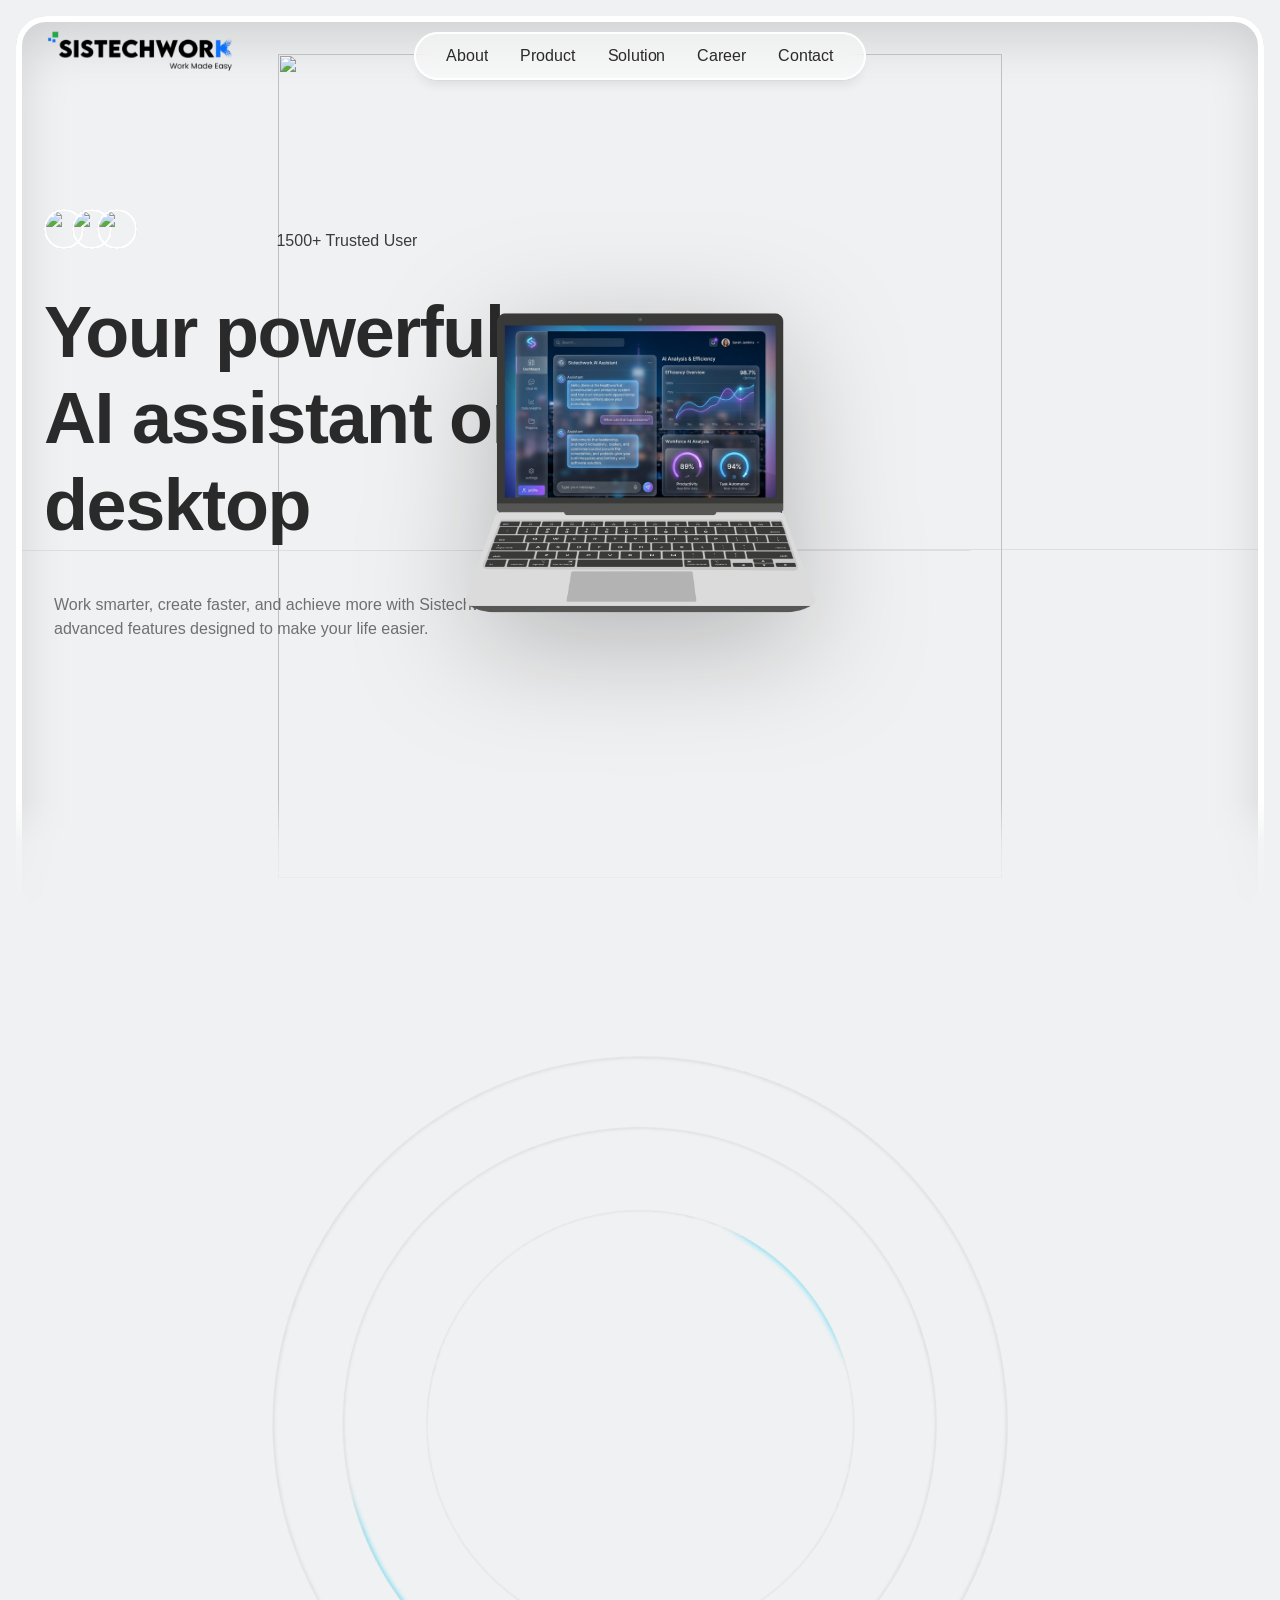
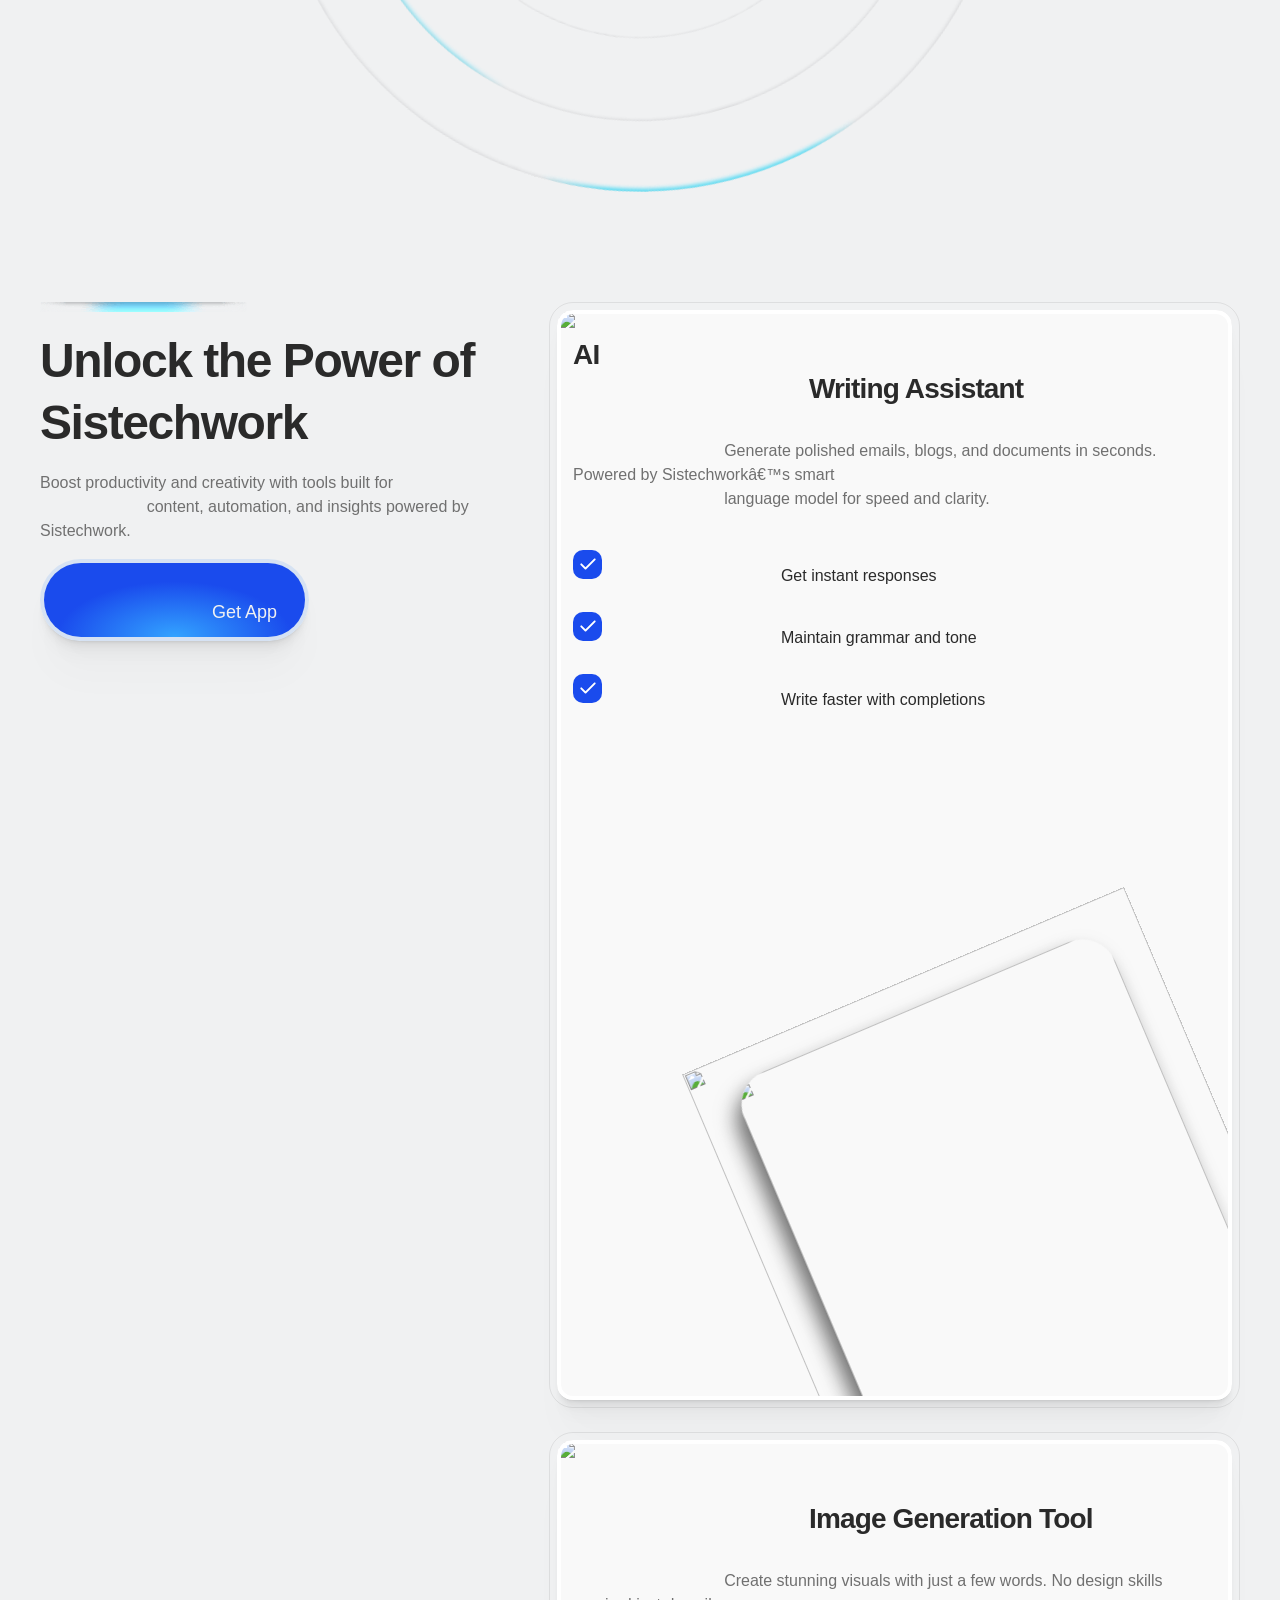
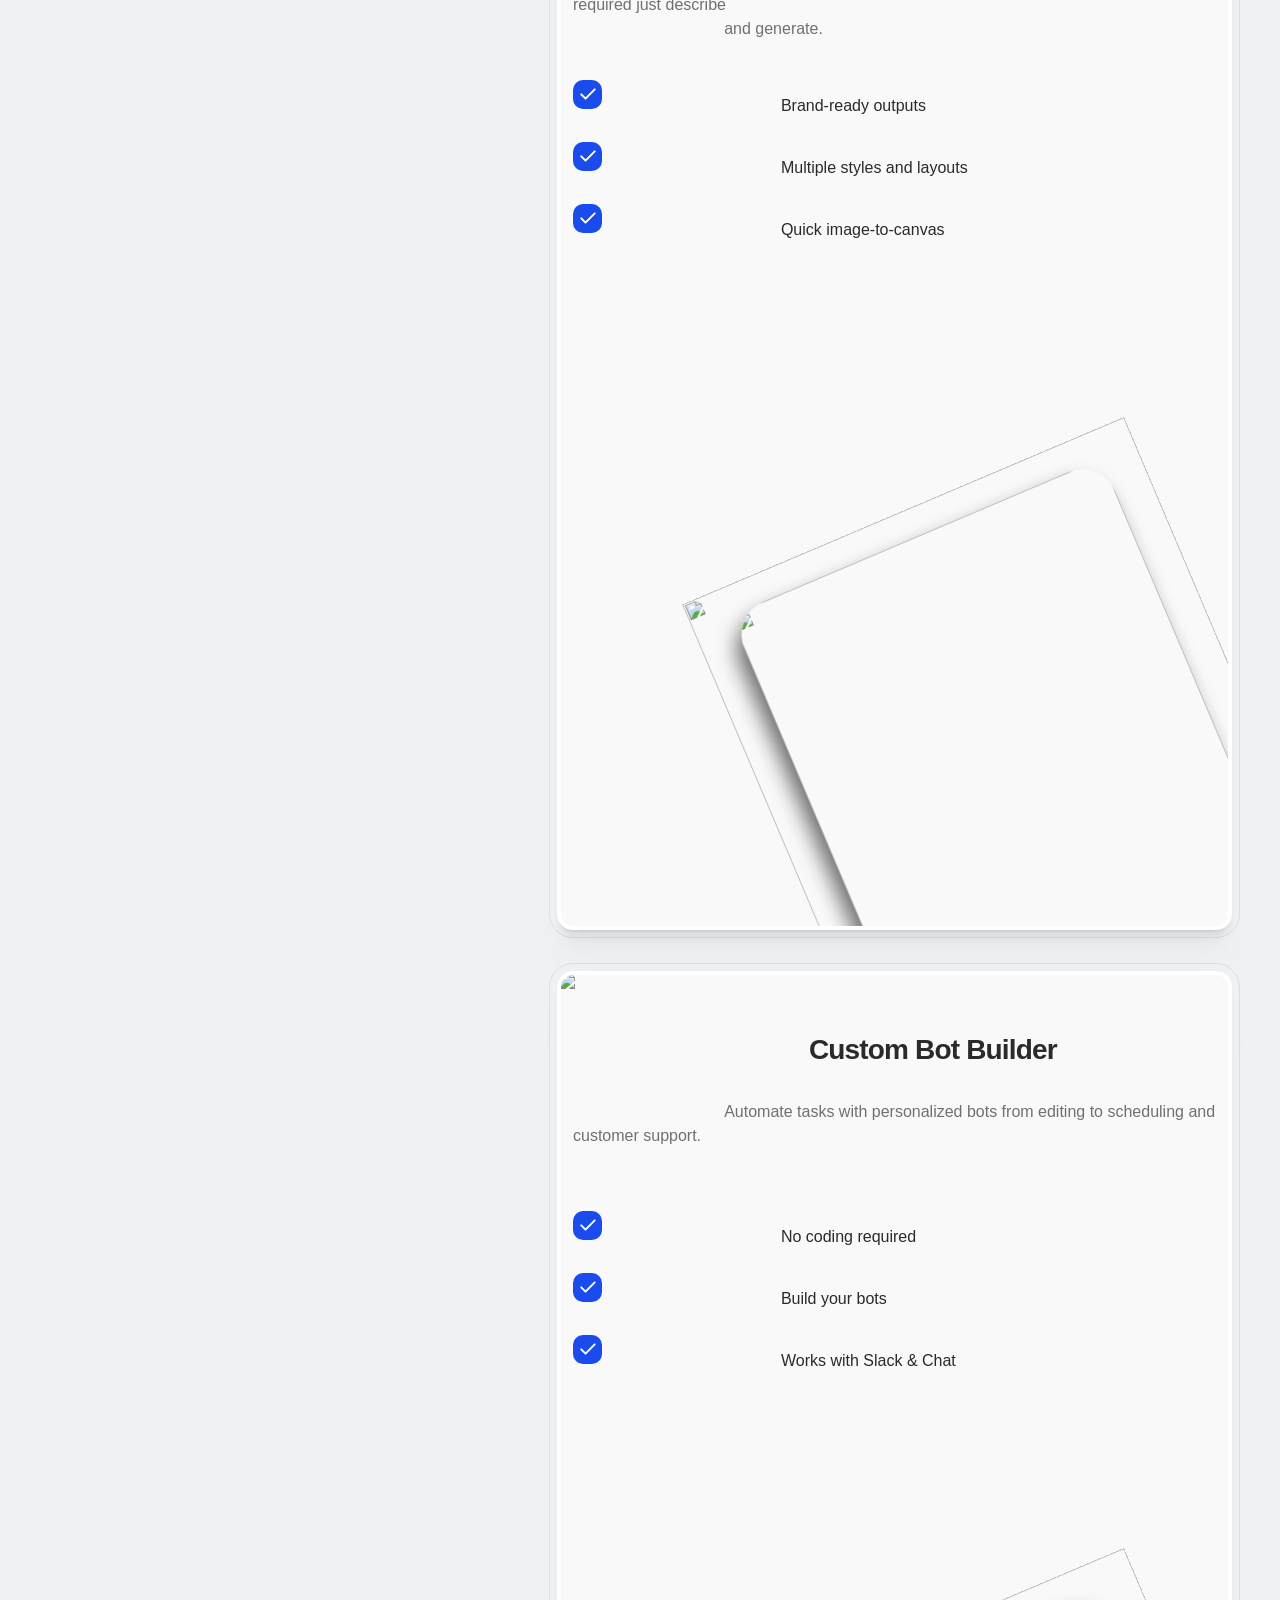
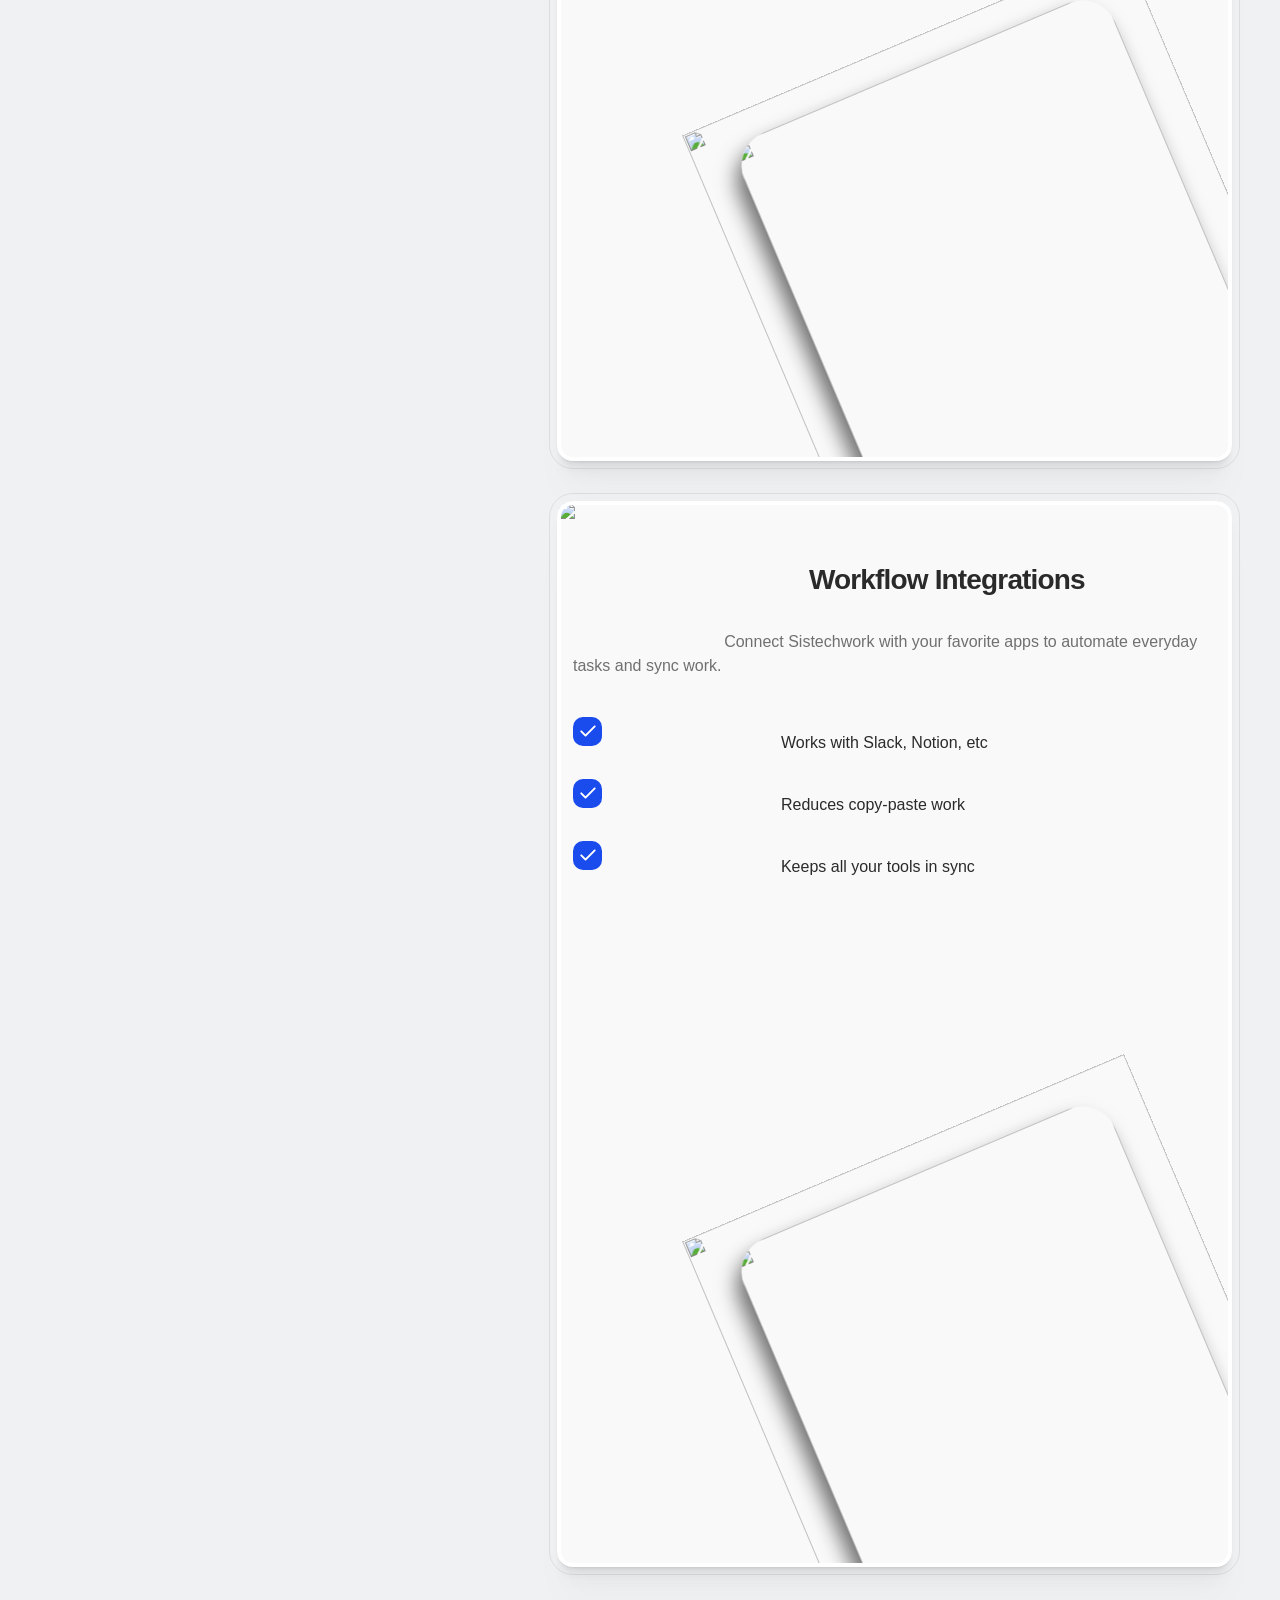
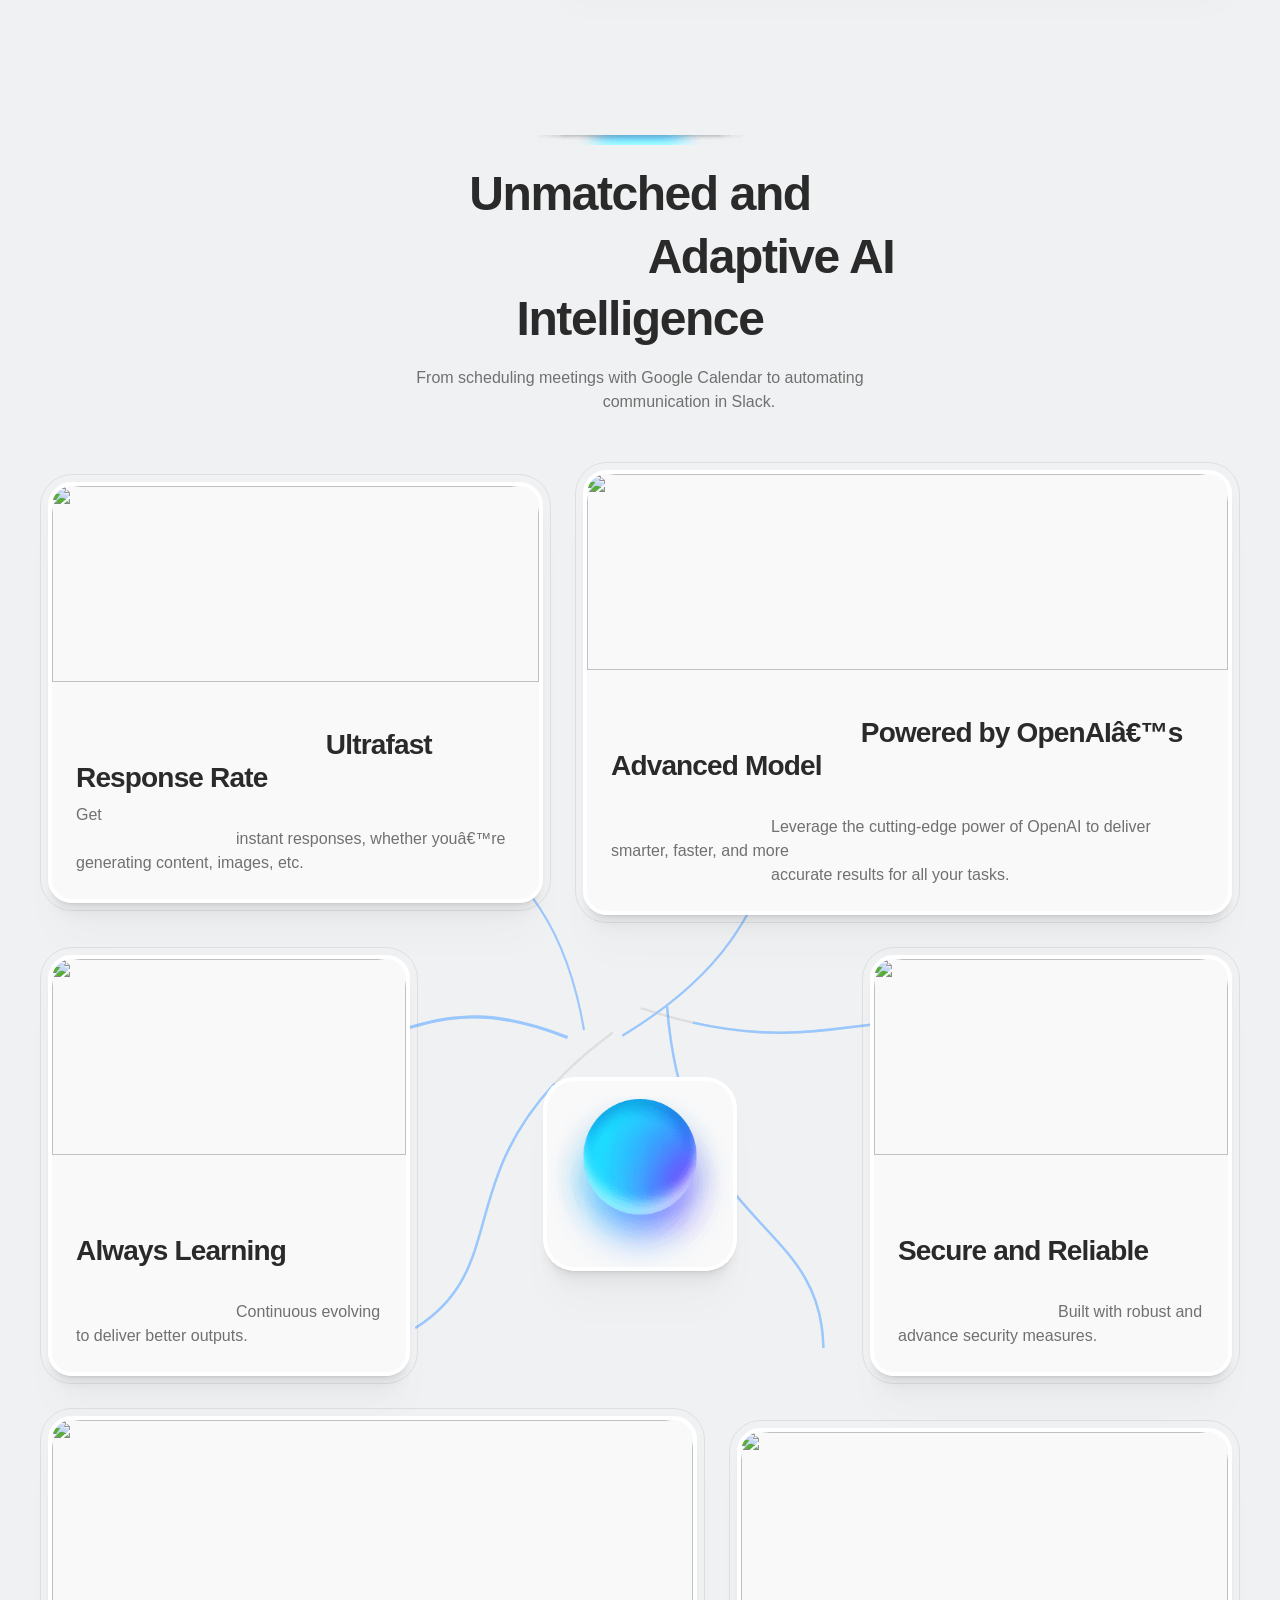
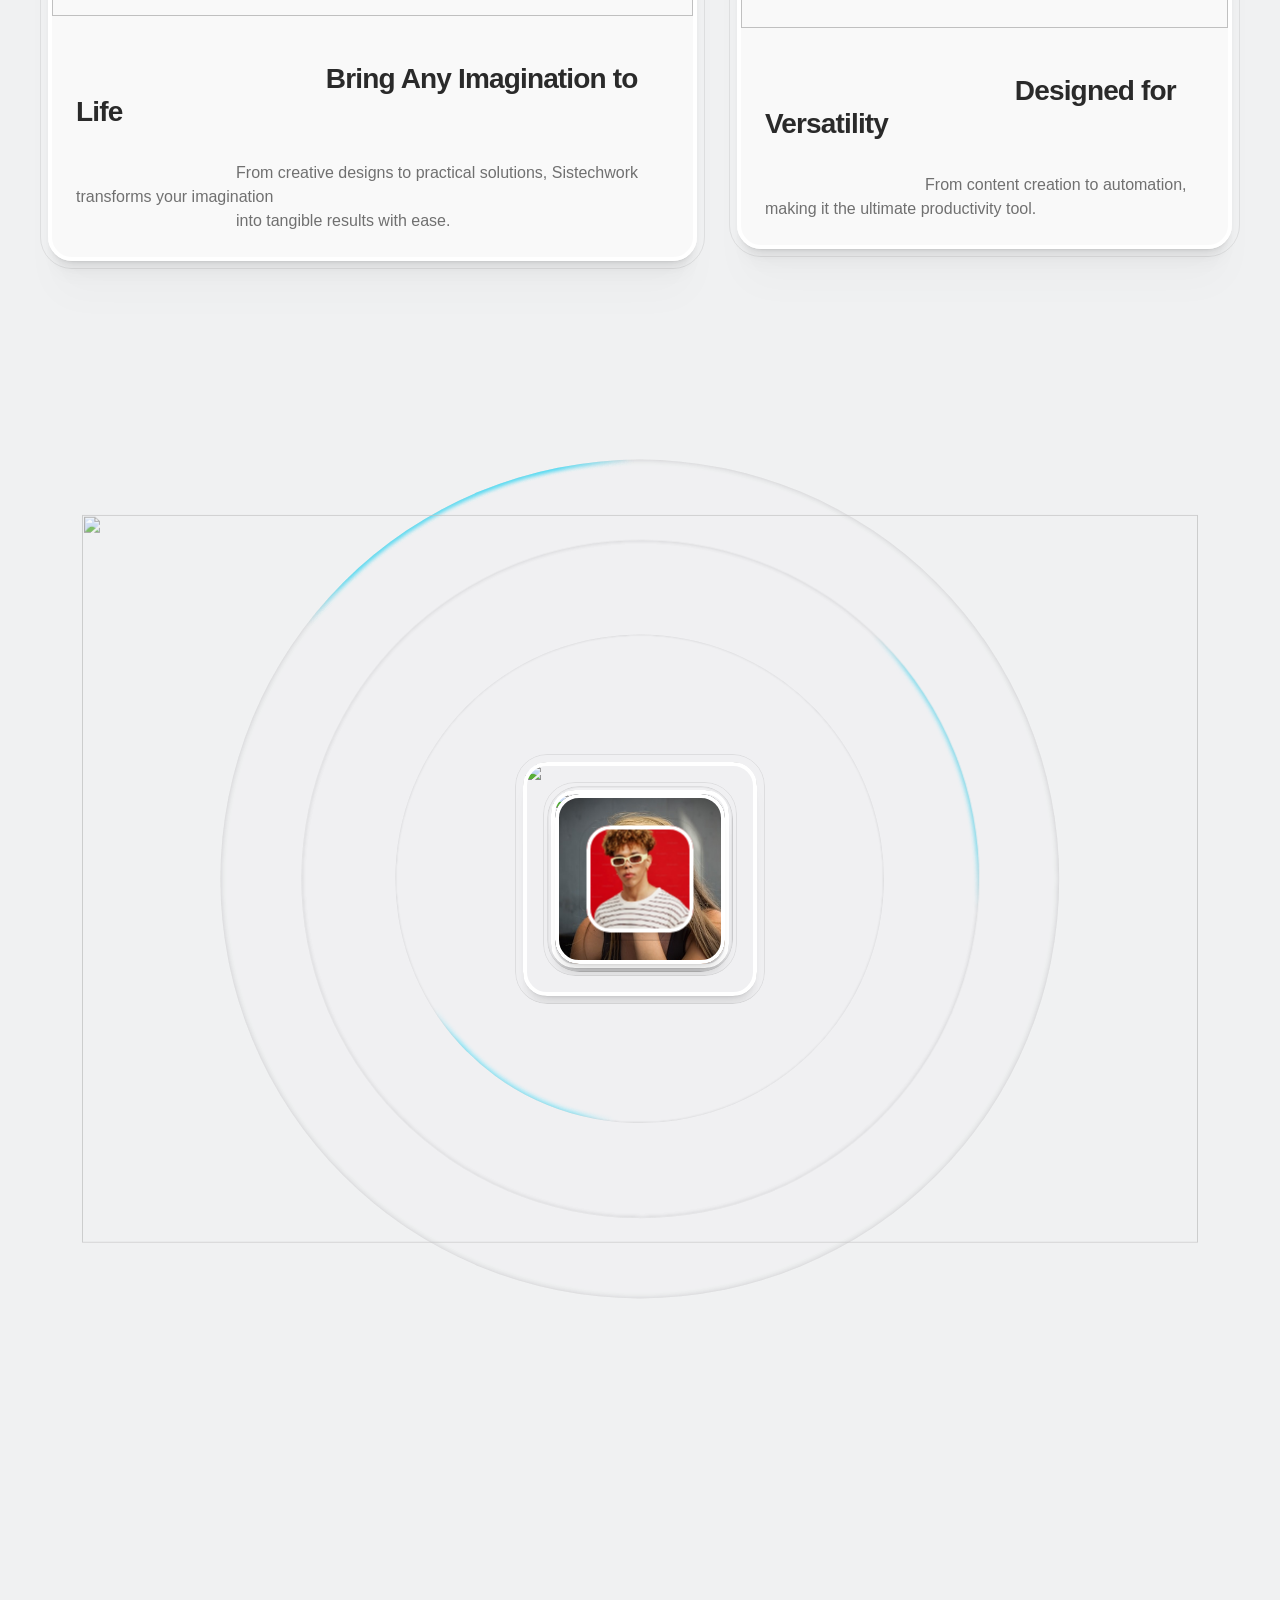
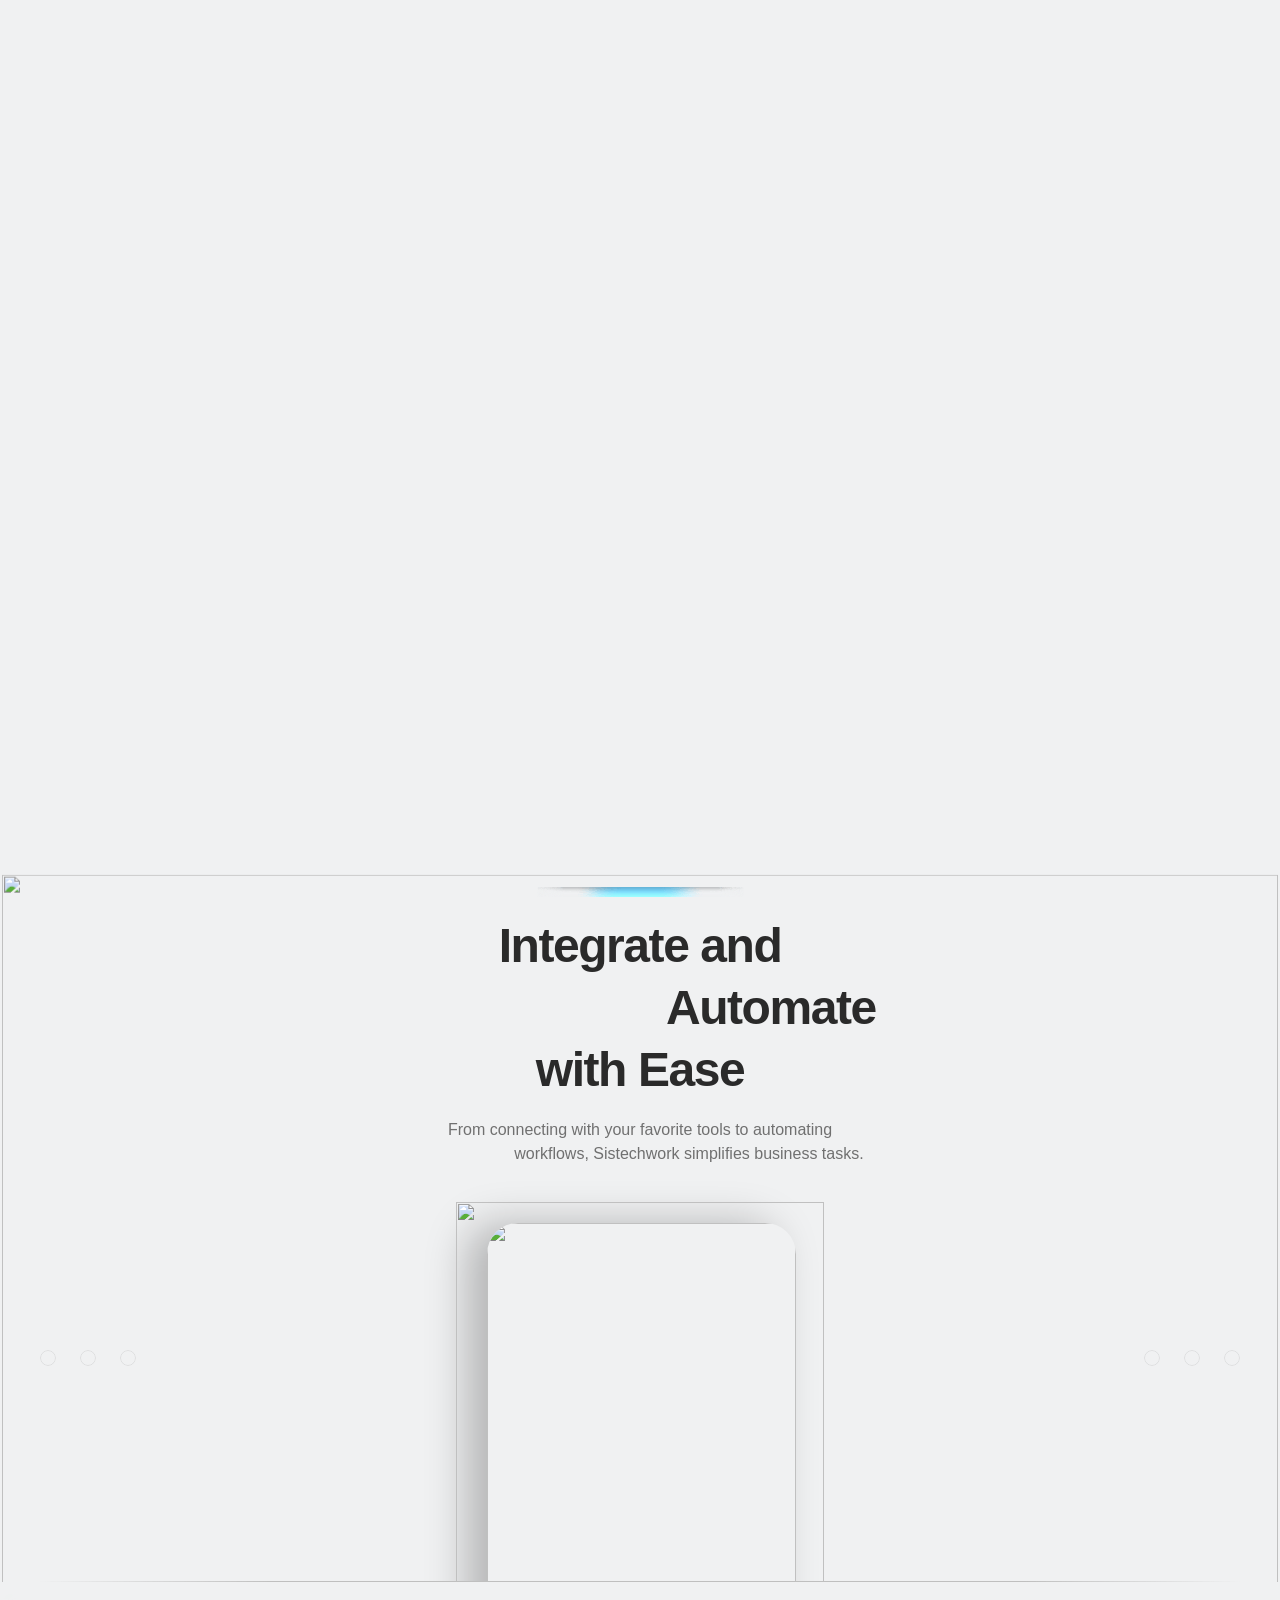
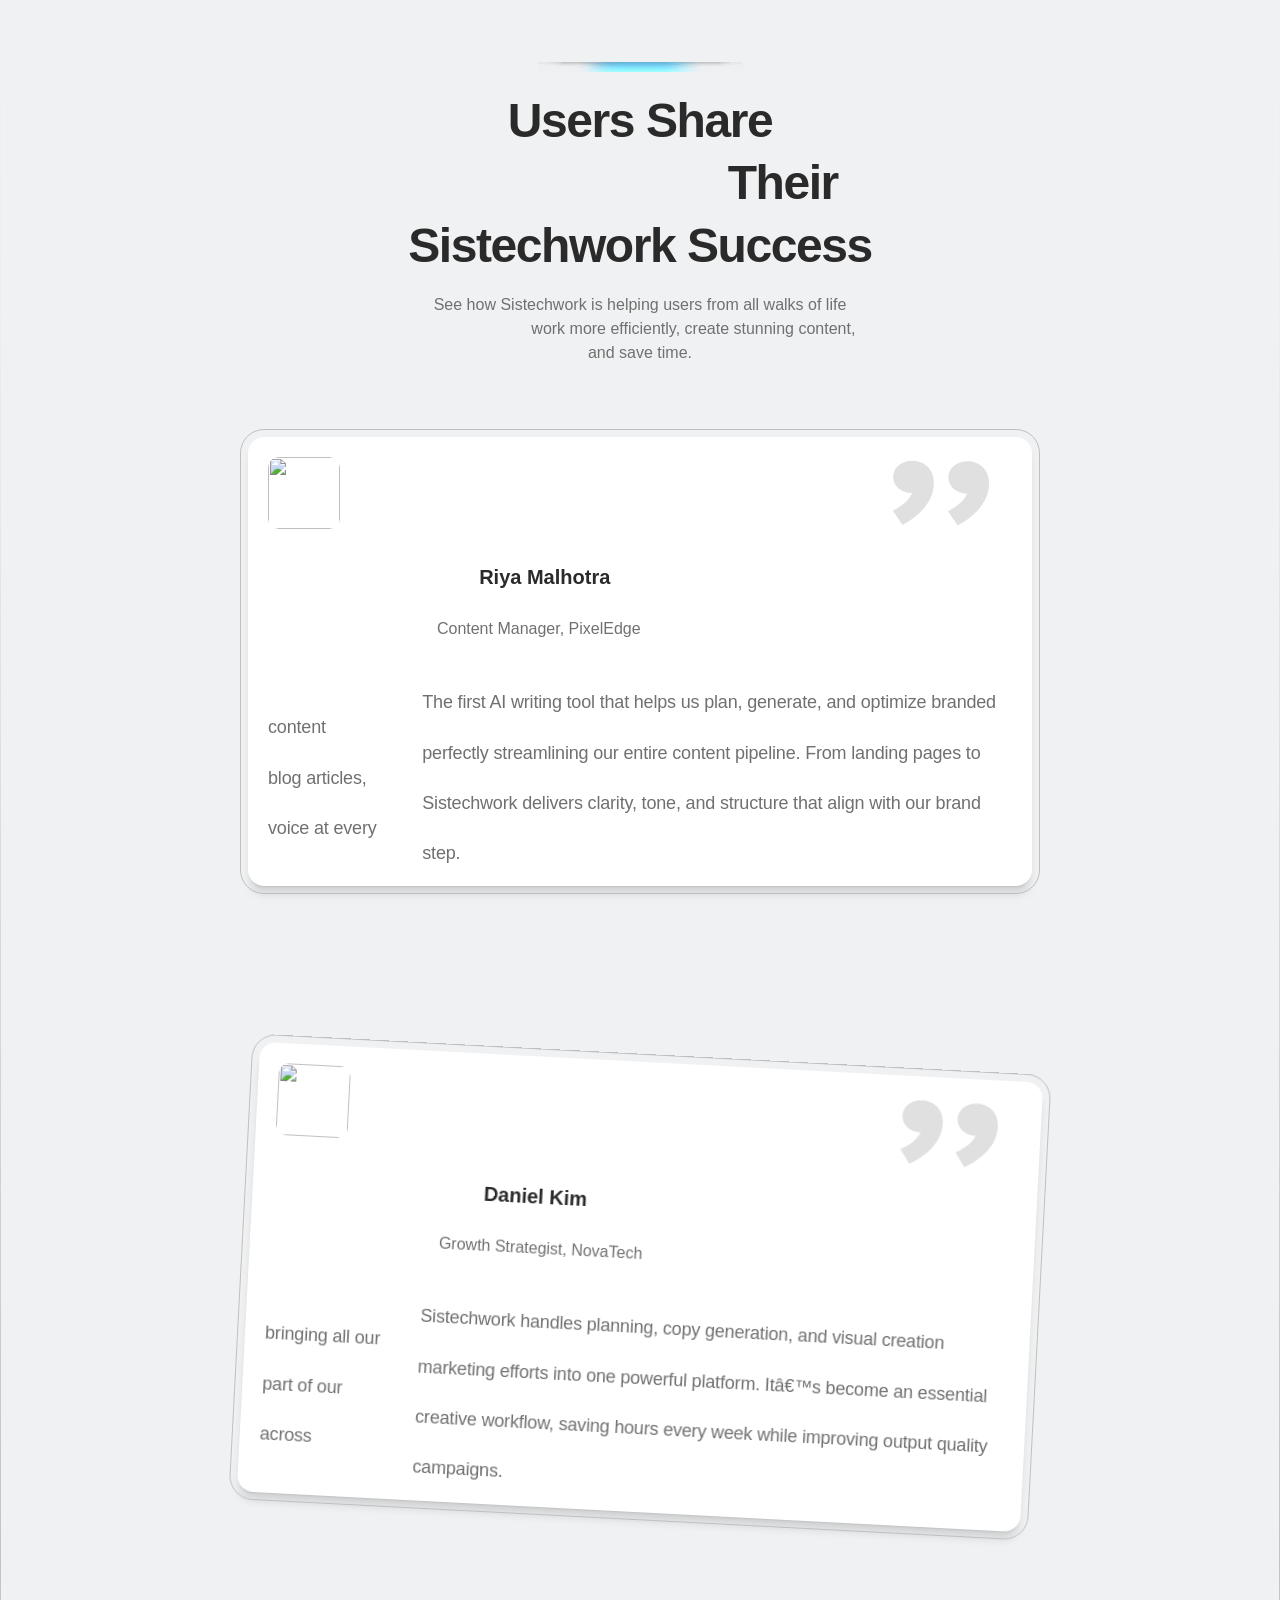
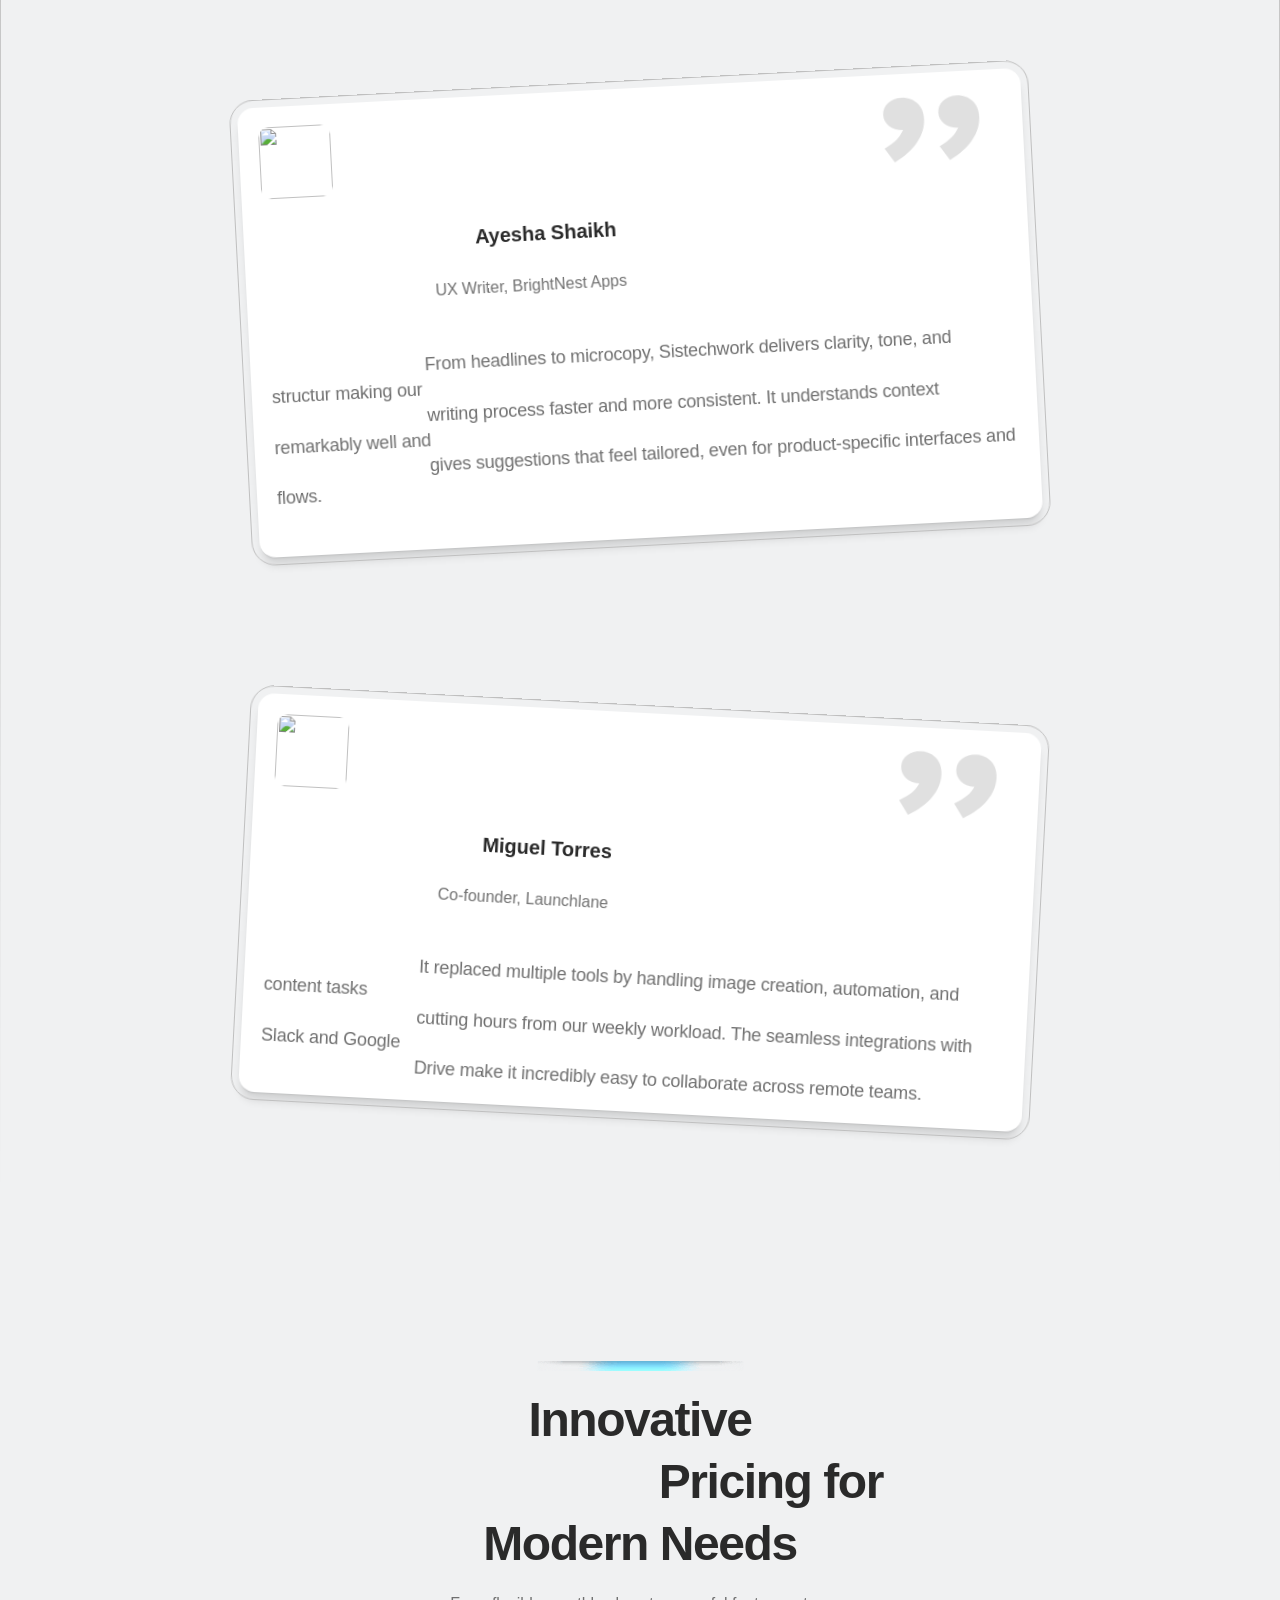
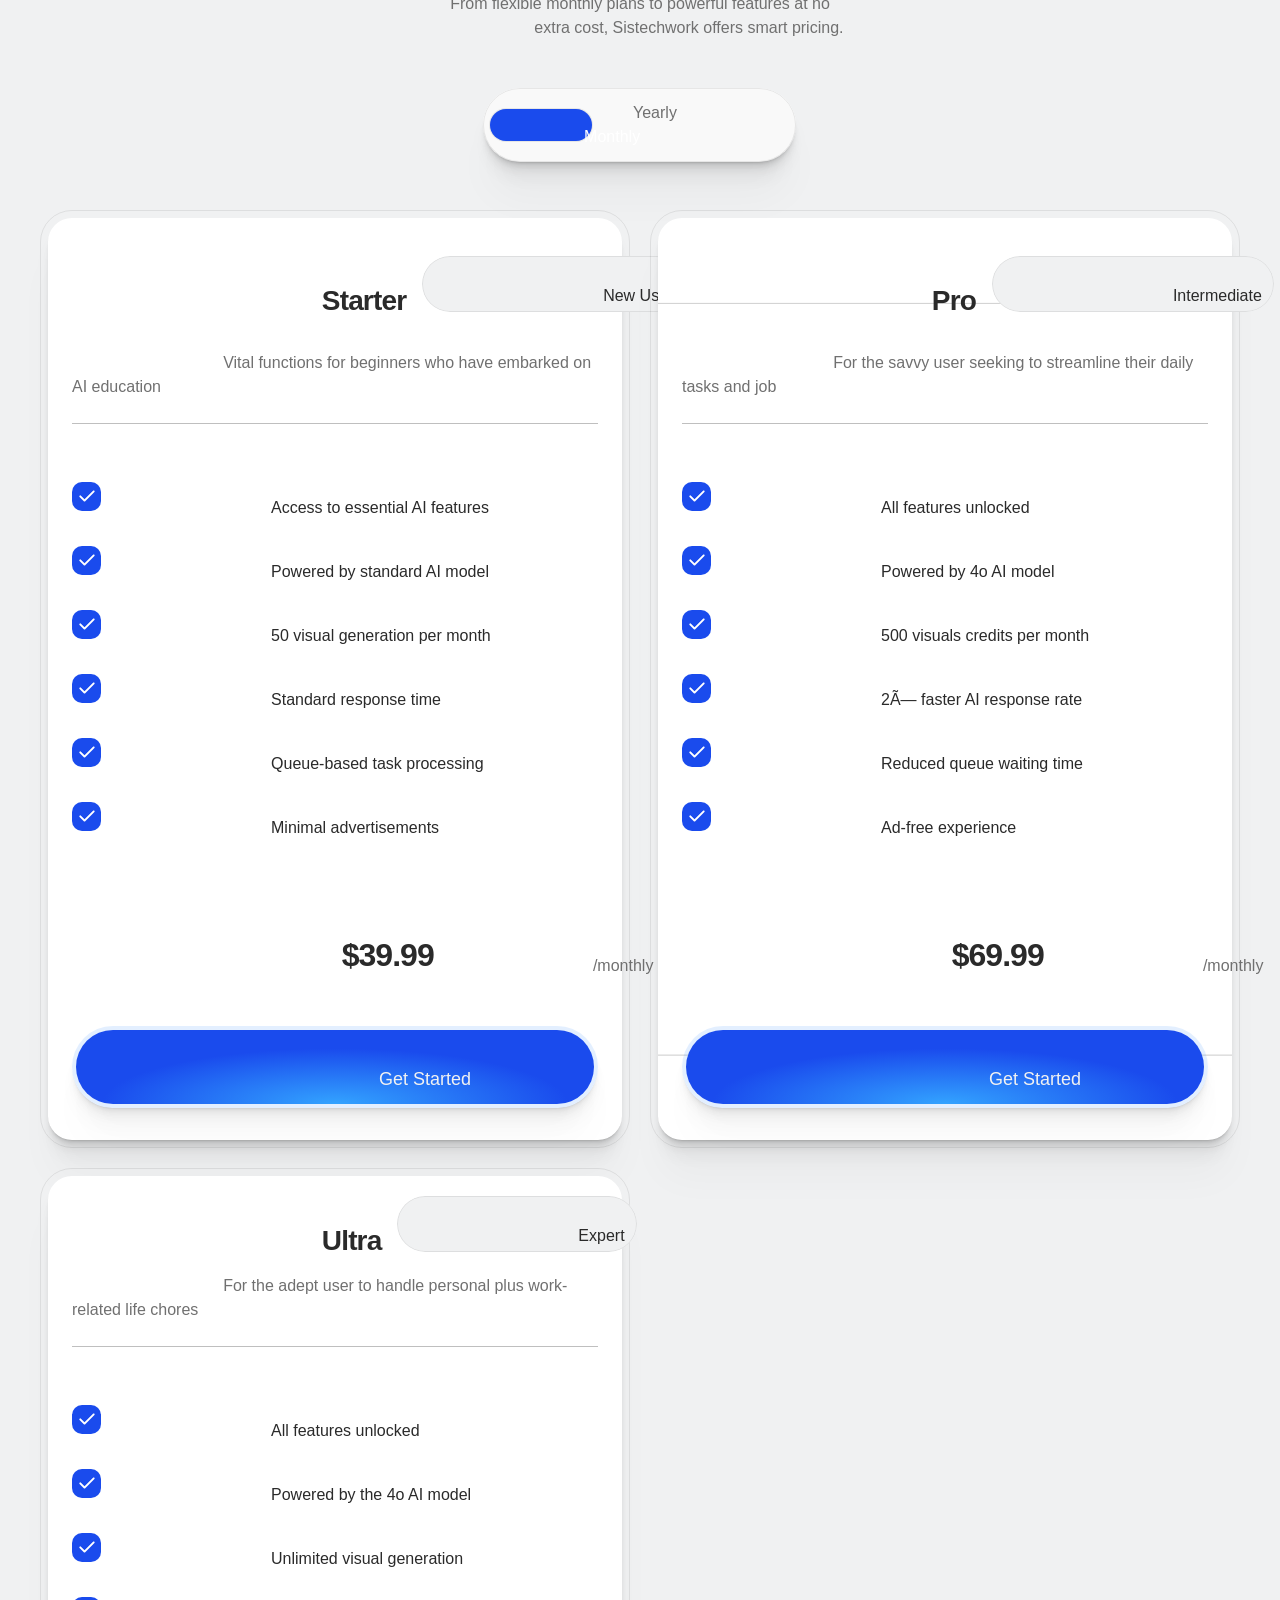
==== index.html @ d05f0ff9 "Initial commit of Sistechwork website" ====
<!DOCTYPE html>
<!-- saved from url=(0030)https://sistechwork.com/ -->
<html lang="en">

<head>
  <meta http-equiv="Content-Type" content="text/html; charset=UTF-8">




  <script>try { if (localStorage.get("__framer_force_showing_editorbar_since")) { const n = document.createElement("link"); n.rel = "modulepreload"; n.href = "https://framer.com/edit/init.mjs"; document.head.appendChild(n) } } catch (e) { }</script>
  <!-- Start of headStart -->

  <!-- End of headStart -->
  <meta name="viewport" content="width=device-width">
  <meta name="generator" content="Framer 14b65b1">
  <title>Sistechwork | AI-Powered Tech Solutions</title>
  <meta name="description"
    content="Sistechwork Tech Solutions is a premium Framer template crafted for AI and productivity-focused apps. With its modern design, intuitive layout, and seamless customization, it empowers you to create a stunning website effortlessly.">
  <meta name="framer-search-index"
    content="https://framerusercontent.com/sites/3PtjdEvtq2tLsI8pPGcT76/searchIndex-NDqk4ewlkqvr.json">
  <meta name="framer-search-index-fallback"
    content="https://framerusercontent.com/sites/3PtjdEvtq2tLsI8pPGcT76/searchIndex-AezF54WiMESu.json">
  <link href="https://framerusercontent.com/images/iiYjhCTgs7zig4S5Hzi4ybxXo.png" rel="icon"
    media="(prefers-color-scheme: light)">
  <link href="https://framerusercontent.com/images/iiYjhCTgs7zig4S5Hzi4ybxXo.png" rel="icon"
    media="(prefers-color-scheme: dark)">
  <link rel="apple-touch-icon" href="https://framerusercontent.com/images/8abAeYJlR94gJPYCa81rjEfqTdQ.png">
  <!-- Open Graph / Facebook -->
  <meta property="og:type" content="website">
  <meta property="og:title" content="Sistechwork- Mobile App Template">
  <meta property="og:description"
    content="Sistechwork Tech Solutions is a premium Framer template crafted for AI and productivity-focused apps. With its modern design, intuitive layout, and seamless customization, it empowers you to create a stunning website effortlessly.">
  <meta property="og:image" content="https://framerusercontent.com/assets/5vO8QgfNeQZuHiCNipI1seyHdks.png">
  <!-- Twitter -->
  <meta name="twitter:card" content="summary_large_image">
  <meta name="twitter:title" content="Sistechwork- Mobile App Template">
  <meta name="twitter:description"
    content="Sistechwork Tech Solutions is a premium Framer template crafted for AI and productivity-focused apps. With its modern design, intuitive layout, and seamless customization, it empowers you to create a stunning website effortlessly.">
  <meta name="twitter:image" content="https://framerusercontent.com/assets/5vO8QgfNeQZuHiCNipI1seyHdks.png">

  <link href="https://fonts.gstatic.com/" rel="preconnect" crossorigin="">
  <meta name="robots" content="max-image-preview:large">
  <link rel="canonical" href="https://sistechwork.com/">
  <meta property="og:url" content="https://sistechwork.com/">
  <link rel="stylesheet" href="assets/css/styles.css">

  <!-- End of headEnd -->
  <style type="text/css" data-framer-css="true"></style>
  <style>
    #__framer-editorbar-container {
      align-items: center;
      display: flex;
      gap: 8px;
      position: fixed;
      z-index: calc(2147483647);
      width: max-content;
      cursor: pointer;
    }

    #__framer-editorbar-label {
      background-color: #111;
      border-radius: 8px;
      font-family: "Inter", "Inter-Regular", system-ui, Arial, sans-serif;
      font-size: 12px;
      height: fit-content;
      opacity: 0;
      padding: 4px 8px;
      transition: opacity 0.4s ease-out;
      font-weight: 500;
      flex-shrink: 0;
      position: fixed;
      width: max-content;
      pointer-events: none;
      user-select: none;
    }

    #__framer-editorbar-button {
      all: unset;
      align-items: center;
      border-radius: 15px;
      display: flex;
      height: 30px;
      justify-content: center;
      width: 30px;
      flex-shrink: 0;
    }

    #__framer-editorbar-label.__framer-editorbar-button-tooltip-visible {
      opacity: 1;
    }

    #__framer-editorbar-label,
    #__framer-editorbar-button {
      backdrop-filter: blur(10px);
      background-color: rgba(34, 34, 34, 0.8);
      box-shadow: rgba(0, 0, 0, 0.1) 0px 2px 4px 0px, rgba(0, 0, 0, 0.05) 0px 1px 0px 0px, rgba(255, 255, 255, 0.15) 0px 0px 0px 1px;
      color: #fff;
    }

    #__framer-editorbar-loading-spinner {
      width: 12px;
      height: 12px;
      -webkit-mask: url([data-uri]);
      mask: url([data-uri]);
      -webkit-mask-size: 12px;
      mask-size: 12px;
      background-color: #fff;


      animation-duration: 800ms;
      animation-iteration-count: infinite;
      animation-name: __framer-loading-spin;
      animation-timing-function: linear;
    }

    @keyframes __framer-loading-spin {
      0% {
        transform: rotate(0deg);
      }

      100% {
        transform: rotate(360deg);
      }
    }
  </style>
  <style>
    #__framer-editorbar {
      /* https://sergeyski.com/css-color-scheme-and-iframes-lessons-learned-from-disqus-background-bug */
      color-scheme: light dark;
      overflow: hidden;
      position: fixed;
      border: none;
      z-index: calc(2147483647);
      top: 0;
      left: 0;
      width: 100vw;
      height: 100vh;
      touch-action: manipulation;
    }

    @supports (height: 100dvh) {
      #__framer-editorbar {
        height: 100dvh;
      }
    }

    #__framer-editorbar.status_hidden {
      display: none;
    }

    #__framer-editorbar.status_visually_hidden {
      clip-path: circle(1px at calc(100% - 1px) calc(100% - 1px));
      z-index: calc(2147483647 - 1);
    }

    #__framer-editorbar.status_measuring {
      clip-path: unset;
    }
  </style>
</head>

<body>
  <script async="" src="./assets/js/script"
    data-fid="843f7ad0561deaadf164abb89da6cf2a4c497f17eb6fc002a1b1eb7d92cb9697" data-no-nt=""></script>
  <!-- Start of bodyStart -->

  <!-- End of bodyStart -->
  <div id="main"
    data-framer-hydrate-v2="{&quot;routeId&quot;:&quot;gkudb4Dk9&quot;,&quot;localeId&quot;:&quot;default&quot;,&quot;breakpoints&quot;:[{&quot;hash&quot;:&quot;1g0tlyw&quot;,&quot;mediaQuery&quot;:&quot;(min-width: 1200px)&quot;},{&quot;hash&quot;:&quot;14nc83n&quot;,&quot;mediaQuery&quot;:&quot;(min-width: 810px) and (max-width: 1199px)&quot;},{&quot;hash&quot;:&quot;ahc1bc&quot;,&quot;mediaQuery&quot;:&quot;(max-width: 809px)&quot;},{&quot;hash&quot;:&quot;nqho7h&quot;,&quot;mediaQuery&quot;:&quot;(min-width: 1200px)&quot;},{&quot;hash&quot;:&quot;76pugn&quot;,&quot;mediaQuery&quot;:&quot;(min-width: 810px) and (max-width: 1199.98px)&quot;},{&quot;hash&quot;:&quot;lmlzpj&quot;,&quot;mediaQuery&quot;:&quot;(max-width: 809.98px)&quot;}]}"
    data-framer-ssr-released-at="2025-12-22T18:13:49.970Z" data-framer-page-optimized-at="2026-01-03T03:45:23.616Z"
    data-framer-generated-page=""><!--$-->
    <style data-framer-html-style="">
      :root body {
        background: var(--token-8382c315-2003-4b3b-88f4-1adefa8e1567, rgb(240, 241, 242));
      }
    </style>
    <div class="framer-RsWqr framer-80CNt framer-nqho7h" data-layout-template="true"
      style="min-height:100vh;width:auto">
      <div class="framer-1di4awv-container">
        <div class="ssr-variant hidden-lmlzpj hidden-nqho7h">
          <nav class="framer-R7Tcl framer-1klg7hf framer-v-1rfykmf" data-framer-name="Tablet Close"
            style="width: 100%; opacity: 1;">
            <div class="framer-1pddkct" data-framer-name="Container" style="opacity: 1;">
              <div class="framer-1kyfypp" data-framer-name="Content" style="opacity: 1;"><!--$--><a
                  aria-label="Company Logo" class="framer-f4ppp0 framer-1c5bhz0" data-framer-appear-id="f4ppp0"
                  data-framer-name="Logo" href="https://sistechwork.com/" data-framer-page-link-current="true"
                  style="border-radius: 4px; will-change: transform; opacity: 1; transform: none; transform-origin: 50% 50% 0px;">
                  <div style="position:absolute;border-radius:inherit;top:0;right:0;bottom:0;left:0"
                    data-framer-background-image-wrapper="true"><img decoding="auto" width="544" height="212"
                      sizes="142px"
                      srcset="./assets/images/logo.png 512w,./assets/images/logo.png 544w"
                      src="././assets/images/logo.png" alt=""
                      style="display:block;width:100%;height:100%;border-radius:inherit;object-position:center;object-fit:contain">
                  </div>
                </a><!--/$-->
                <nav class="framer-1ilmyqa" data-border="true" data-framer-name="Links"
                  style="--border-bottom-width: 2px; --border-color: var(--token-a0ba8a14-548b-41a2-ba86-b47d8bcfc7ff, rgb(255, 255, 255)); --border-left-width: 2px; --border-right-width: 2px; --border-style: solid; --border-top-width: 2px; backdrop-filter: blur(10px); background-color: var(--token-e487da2e-1702-49a1-95eb-e7e728c62f4c, rgba(255, 255, 255, 0.5)); border-radius: 167px; box-shadow: rgba(0, 0, 0, 0.18) 0px 0.602187px 0.602187px -1.25px, rgba(0, 0, 0, 0.16) 0px 2.28853px 2.28853px -2.5px, rgba(0, 0, 0, 0.06) 0px 10px 10px -3.75px; transform: none; transform-origin: 50% 50% 0px;">
                  <!--$-->
                  <div class="framer-1u7j6qb-container" style="transform: none; transform-origin: 50% 50% 0px;">
                    <!--$--><a class="framer-zBkCR framer-80CNt framer-2qutug framer-v-2qutug framer-15prirs"
                      data-framer-name="Dark Desktop" data-highlight="true" href="https://sistechwork.com/about"
                      tabindex="0" style="transform: none; transform-origin: 50% 50% 0px;">
                      <div class="framer-gg2j1p-container" style="transform: none; transform-origin: 50% 50% 0px;">
                        <div
                          style="display: flex; align-items: center; justify-content: center; width: 100%; height: 100%; overflow: hidden; padding: 0px; box-sizing: border-box;">
                          <p class="rolling-text-inner-ee4e4e1f-488a-40ef-bb2a-8925dbbd68f0"><span
                              style="display: block; font-family: Inter, sans-serif; font-size: 16px; font-style: normal; letter-spacing: 0em; line-height: 1.5em; transform: none; will-change: transform;">A</span><span
                              style="display: block; font-family: Inter, sans-serif; font-size: 16px; font-style: normal; letter-spacing: 0em; line-height: 1.5em; transform: none; will-change: transform;">b</span><span
                              style="display: block; font-family: Inter, sans-serif; font-size: 16px; font-style: normal; letter-spacing: 0em; line-height: 1.5em; transform: none; will-change: transform;">o</span><span
                              style="display: block; font-family: Inter, sans-serif; font-size: 16px; font-style: normal; letter-spacing: 0em; line-height: 1.5em; transform: none; will-change: transform;">u</span><span
                              style="display: block; font-family: Inter, sans-serif; font-size: 16px; font-style: normal; letter-spacing: 0em; line-height: 1.5em; transform: none; will-change: transform;">t</span>
                          </p>
                          <style>
                            .rolling-text-inner-ee4e4e1f-488a-40ef-bb2a-8925dbbd68f0 {
                              --font-size: 16px;
                              --text: var(--token-251f39c5-6e24-4f71-944a-36c2aa1dd073, rgb(42, 42, 42));
                              --line-height-abs: 24px;
                              box-sizing: border-box;
                              margin: 0;
                              padding: 0;
                              vertical-align: top;
                              display: flex;
                              overflow: hidden;
                              width: max-content;
                              font-family: "Inter", sans-serif;
                              font-size: 16px;
                              text-transform: none;
                              user-select: none;
                              text-shadow: 0 var(--line-height-abs) 0 var(--text);
                            }

                            .rolling-text-inner-ee4e4e1f-488a-40ef-bb2a-8925dbbd68f0 span {
                              display: block;
                              -webkit-backface-visibility: hidden;
                              backface-visibility: hidden;
                              white-space: pre;
                              flex-shrink: 0;
                              font-family: inherit;
                              font-weight: inherit;
                              font-style: inherit;
                              font-size: inherit;
                              letter-spacing: inherit;
                              line-height: 1.5em;
                              color: var(--text);
                            }
                          </style>
                        </div>
                      </div>
                    </a><!--/$-->
                  </div><!--/$--><!--$-->
                  <div class="framer-1uecfv-container" style="transform: none; transform-origin: 50% 50% 0px;">
                    <!--$--><a class="framer-zBkCR framer-80CNt framer-2qutug framer-v-2qutug framer-15prirs"
                      data-framer-name="Dark Desktop" data-highlight="true"
                      href="https://sistechwork.com/products" tabindex="0"
                      style="transform: none; transform-origin: 50% 50% 0px;">
                      <div class="framer-gg2j1p-container" style="transform: none; transform-origin: 50% 50% 0px;">
                        <div
                          style="display: flex; align-items: center; justify-content: center; width: 100%; height: 100%; overflow: hidden; padding: 0px; box-sizing: border-box;">
                          <p class="rolling-text-inner-product"><span
                              style="display: block; font-family: Inter, sans-serif; font-size: 16px; font-style: normal; letter-spacing: 0em; line-height: 1.5em; transform: none; will-change: transform;">P</span><span
                              style="display: block; font-family: Inter, sans-serif; font-size: 16px; font-style: normal; letter-spacing: 0em; line-height: 1.5em; transform: none; will-change: transform;">r</span><span
                              style="display: block; font-family: Inter, sans-serif; font-size: 16px; font-style: normal; letter-spacing: 0em; line-height: 1.5em; transform: none; will-change: transform;">o</span><span
                              style="display: block; font-family: Inter, sans-serif; font-size: 16px; font-style: normal; letter-spacing: 0em; line-height: 1.5em; transform: none; will-change: transform;">d</span><span
                              style="display: block; font-family: Inter, sans-serif; font-size: 16px; font-style: normal; letter-spacing: 0em; line-height: 1.5em; transform: none; will-change: transform;">u</span><span
                              style="display: block; font-family: Inter, sans-serif; font-size: 16px; font-style: normal; letter-spacing: 0em; line-height: 1.5em; transform: none; will-change: transform;">c</span><span
                              style="display: block; font-family: Inter, sans-serif; font-size: 16px; font-style: normal; letter-spacing: 0em; line-height: 1.5em; transform: none; will-change: transform;">t</span>
                          </p>
                          <style>
                            .rolling-text-inner-product {
                              --font-size: 16px;
                              --text: var(--token-251f39c5-6e24-4f71-944a-36c2aa1dd073, rgb(42, 42, 42));
                              --line-height-abs: 24px;
                              box-sizing: border-box;
                              margin: 0;
                              padding: 0;
                              vertical-align: top;
                              display: flex;
                              overflow: hidden;
                              width: max-content;
                              font-family: "Inter", sans-serif;
                              font-size: 16px;
                              text-transform: none;
                              user-select: none;
                              text-shadow: 0 var(--line-height-abs) 0 var(--text);
                            }

                            .rolling-text-inner-product span {
                              display: block;
                              -webkit-backface-visibility: hidden;
                              backface-visibility: hidden;
                              white-space: pre;
                              flex-shrink: 0;
                              font-family: inherit;
                              font-weight: inherit;
                              font-style: inherit;
                              font-size: inherit;
                              letter-spacing: inherit;
                              line-height: 1.5em;
                              color: var(--text);
                            }
                          </style>
                        </div>
                      </div>
                    </a><!--/$-->
                  </div><!--/$--><!--$-->
                  <div class="framer-1dwn7m3-container" style="transform: none; transform-origin: 50% 50% 0px;">
                    <!--$--><a class="framer-zBkCR framer-80CNt framer-2qutug framer-v-2qutug framer-15prirs"
                      data-framer-name="Dark Desktop" data-highlight="true" href="https://sistechwork.com/solutions"
                      tabindex="0" style="transform: none; transform-origin: 50% 50% 0px;">
                      <div class="framer-gg2j1p-container" style="transform: none; transform-origin: 50% 50% 0px;">
                        <div
                          style="display: flex; align-items: center; justify-content: center; width: 100%; height: 100%; overflow: hidden; padding: 0px; box-sizing: border-box;">
                          <p class="rolling-text-inner-solution"><span
                              style="display: block; font-family: Inter, sans-serif; font-size: 16px; font-style: normal; letter-spacing: 0em; line-height: 1.5em; transform: none; will-change: transform;">S</span><span
                              style="display: block; font-family: Inter, sans-serif; font-size: 16px; font-style: normal; letter-spacing: 0em; line-height: 1.5em; transform: none; will-change: transform;">o</span><span
                              style="display: block; font-family: Inter, sans-serif; font-size: 16px; font-style: normal; letter-spacing: 0em; line-height: 1.5em; transform: none; will-change: transform;">l</span><span
                              style="display: block; font-family: Inter, sans-serif; font-size: 16px; font-style: normal; letter-spacing: 0em; line-height: 1.5em; transform: none; will-change: transform;">u</span><span
                              style="display: block; font-family: Inter, sans-serif; font-size: 16px; font-style: normal; letter-spacing: 0em; line-height: 1.5em; transform: none; will-change: transform;">t</span><span
                              style="display: block; font-family: Inter, sans-serif; font-size: 16px; font-style: normal; letter-spacing: 0em; line-height: 1.5em; transform: none; will-change: transform;">i</span><span
                              style="display: block; font-family: Inter, sans-serif; font-size: 16px; font-style: normal; letter-spacing: 0em; line-height: 1.5em; transform: none; will-change: transform;">o</span><span
                              style="display: block; font-family: Inter, sans-serif; font-size: 16px; font-style: normal; letter-spacing: 0em; line-height: 1.5em; transform: none; will-change: transform;">n</span>
                          </p>
                          <style>
                            .rolling-text-inner-solution {
                              --font-size: 16px;
                              --text: var(--token-251f39c5-6e24-4f71-944a-36c2aa1dd073, rgb(42, 42, 42));
                              --line-height-abs: 24px;
                              box-sizing: border-box;
                              margin: 0;
                              padding: 0;
                              vertical-align: top;
                              display: flex;
                              overflow: hidden;
                              width: max-content;
                              font-family: "Inter", sans-serif;
                              font-size: 16px;
                              text-transform: none;
                              user-select: none;
                              text-shadow: 0 var(--line-height-abs) 0 var(--text);
                            }

                            .rolling-text-inner-solution span {
                              display: block;
                              -webkit-backface-visibility: hidden;
                              backface-visibility: hidden;
                              white-space: pre;
                              flex-shrink: 0;
                              font-family: inherit;
                              font-weight: inherit;
                              font-style: inherit;
                              font-size: inherit;
                              letter-spacing: inherit;
                              line-height: 1.5em;
                              color: var(--text);
                            }
                          </style>
                        </div>
                      </div>
                    </a><!--/$-->
                  </div><!--/$--><!--$-->
                  <div class="framer-iovfoy-container" style="transform: none; transform-origin: 50% 50% 0px;">
                    <!--$--><a class="framer-zBkCR framer-80CNt framer-2qutug framer-v-2qutug framer-15prirs"
                      data-framer-name="Dark Desktop" data-highlight="true" href="https://sistechwork.com/career"
                      tabindex="0" style="transform: none; transform-origin: 50% 50% 0px;">
                      <div class="framer-gg2j1p-container" style="transform: none; transform-origin: 50% 50% 0px;">
                        <div
                          style="display: flex; align-items: center; justify-content: center; width: 100%; height: 100%; overflow: hidden; padding: 0px; box-sizing: border-box;">
                          <p class="rolling-text-inner-career"><span
                              style="display: block; font-family: Inter, sans-serif; font-size: 16px; font-style: normal; letter-spacing: 0em; line-height: 1.5em; transform: none; will-change: transform;">C</span><span
                              style="display: block; font-family: Inter, sans-serif; font-size: 16px; font-style: normal; letter-spacing: 0em; line-height: 1.5em; transform: none; will-change: transform;">a</span><span
                              style="display: block; font-family: Inter, sans-serif; font-size: 16px; font-style: normal; letter-spacing: 0em; line-height: 1.5em; transform: none; will-change: transform;">r</span><span
                              style="display: block; font-family: Inter, sans-serif; font-size: 16px; font-style: normal; letter-spacing: 0em; line-height: 1.5em; transform: none; will-change: transform;">e</span><span
                              style="display: block; font-family: Inter, sans-serif; font-size: 16px; font-style: normal; letter-spacing: 0em; line-height: 1.5em; transform: none; will-change: transform;">e</span><span
                              style="display: block; font-family: Inter, sans-serif; font-size: 16px; font-style: normal; letter-spacing: 0em; line-height: 1.5em; transform: none; will-change: transform;">r</span>
                          </p>
                          <style>
                            .rolling-text-inner-career {
                              --font-size: 16px;
                              --text: var(--token-251f39c5-6e24-4f71-944a-36c2aa1dd073, rgb(42, 42, 42));
                              --line-height-abs: 24px;
                              box-sizing: border-box;
                              margin: 0;
                              padding: 0;
                              vertical-align: top;
                              display: flex;
                              overflow: hidden;
                              width: max-content;
                              font-family: "Inter", sans-serif;
                              font-size: 16px;
                              text-transform: none;
                              user-select: none;
                              text-shadow: 0 var(--line-height-abs) 0 var(--text);
                            }

                            .rolling-text-inner-career span {
                              display: block;
                              -webkit-backface-visibility: hidden;
                              backface-visibility: hidden;
                              white-space: pre;
                              flex-shrink: 0;
                              font-family: inherit;
                              font-weight: inherit;
                              font-style: inherit;
                              font-size: inherit;
                              letter-spacing: inherit;
                              line-height: 1.5em;
                              color: var(--text);
                            }
                          </style>
                        </div>
                      </div>
                    </a><!--/$-->
                  </div><!--/$--><!--$-->
                  <div class="framer-contact-container" style="transform: none; transform-origin: 50% 50% 0px;">
                    <!--$--><a class="framer-zBkCR framer-80CNt framer-2qutug framer-v-2qutug framer-15prirs"
                      data-framer-name="Dark Desktop" data-highlight="true" href="https://sistechwork.com/contact"
                      tabindex="0" style="transform: none; transform-origin: 50% 50% 0px;">
                      <div class="framer-gg2j1p-container" style="transform: none; transform-origin: 50% 50% 0px;">
                        <div
                          style="display: flex; align-items: center; justify-content: center; width: 100%; height: 100%; overflow: hidden; padding: 0px; box-sizing: border-box;">
                          <p class="rolling-text-inner-contact"><span
                              style="display: block; font-family: Inter, sans-serif; font-size: 16px; font-style: normal; letter-spacing: 0em; line-height: 1.5em; transform: none; will-change: transform;">C</span><span
                              style="display: block; font-family: Inter, sans-serif; font-size: 16px; font-style: normal; letter-spacing: 0em; line-height: 1.5em; transform: none; will-change: transform;">o</span><span
                              style="display: block; font-family: Inter, sans-serif; font-size: 16px; font-style: normal; letter-spacing: 0em; line-height: 1.5em; transform: none; will-change: transform;">n</span><span
                              style="display: block; font-family: Inter, sans-serif; font-size: 16px; font-style: normal; letter-spacing: 0em; line-height: 1.5em; transform: none; will-change: transform;">t</span><span
                              style="display: block; font-family: Inter, sans-serif; font-size: 16px; font-style: normal; letter-spacing: 0em; line-height: 1.5em; transform: none; will-change: transform;">a</span><span
                              style="display: block; font-family: Inter, sans-serif; font-size: 16px; font-style: normal; letter-spacing: 0em; line-height: 1.5em; transform: none; will-change: transform;">c</span><span
                              style="display: block; font-family: Inter, sans-serif; font-size: 16px; font-style: normal; letter-spacing: 0em; line-height: 1.5em; transform: none; will-change: transform;">t</span>
                          </p>
                          <style>
                            .rolling-text-inner-contact {
                              --font-size: 16px;
                              --text: var(--token-251f39c5-6e24-4f71-944a-36c2aa1dd073, rgb(42, 42, 42));
                              --line-height-abs: 24px;
                              box-sizing: border-box;
                              margin: 0;
                              padding: 0;
                              vertical-align: top;
                              display: flex;
                              overflow: hidden;
                              width: max-content;
                              font-family: "Inter", sans-serif;
                              font-size: 16px;
                              text-transform: none;
                              user-select: none;
                              text-shadow: 0 var(--line-height-abs) 0 var(--text);
                            }

                            .rolling-text-inner-contact span {
                              display: block;
                              -webkit-backface-visibility: hidden;
                              backface-visibility: hidden;
                              white-space: pre;
                              flex-shrink: 0;
                              font-family: inherit;
                              font-weight: inherit;
                              font-style: inherit;
                              font-size: inherit;
                              letter-spacing: inherit;
                              line-height: 1.5em;
                              color: var(--text);
                            }
                          </style>
                        </div>
                      </div>
                    </a><!--/$-->
                  </div><!--/$-->
                </nav>
              </div>
            </div>
          </nav>
        </div>
      </div>
      <style data-framer-html-style="">
        html body {
          background: var(--token-8382c315-2003-4b3b-88f4-1adefa8e1567, rgb(240, 241, 242));
        }

    /* Laptop mockup and UI alignment overrides */
    .framer-ee6rn .framer-kxy9d1 {
      aspect-ratio: 1.2 !important;
      width: 145% !important; /* Increased size for impact */
      height: auto !important;
      filter: drop-shadow(0 30px 60px rgba(0,0,0,0.25)) !important; /* Grounded shadow */
    }
    .framer-ee6rn .framer-usd0po {
      aspect-ratio: 1 !important;
      height: auto !important;
    }
    .framer-ee6rn .framer-usd0po img {
      object-fit: contain !important;
    }

    /* Refined Laptop Screen Fit - Final Precision Calibration */
    .framer-ee6rn .framer-15llmyi,
    .framer-ee6rn .framer-s4ci4s {
      width: 70.4% !important;
      height: 50.5% !important;
      top: 13.3% !important;
      left: 14.8% !important;
      border-radius: 4px !important;
    }

    /* Left Heading Fix - avoid vertical stacking */
    .framer-1quxjbd {
      width: 500px !important;
      overflow: visible !important;
    }
    .framer-1qbzxuj {
      width: 500px !important;
      min-width: 500px !important;
    }
    .framer-1qbzxuj h1 {
      display: block !important;
      white-space: normal !important;
      line-height: 1.2 !important;
    }

    /* Left Subtext Fix - bring it back to position */
    .framer-unx6hd {
      position: relative !important;
      top: 0 !important;
      left: 0 !important;
      margin-top: 20px !important;
      width: 480px !important;
    }

    /* Right Heading Fix - reunite "Get" with the rest */
    .framer-1trumyl {
      display: flex !important;
      flex-direction: column !important;
      justify-content: center !important;
      width: 400px !important;
      height: auto !important;
      top: 0 !important;
    }
    .framer-1trumyl h3 {
      display: block !important;
      white-space: normal !important;
      line-height: 1.2 !important;
    }

    /* Vertical Alignment across the hero section */
    .framer-dhxpx3 { /* Intro */
      display: flex !important;
      flex-direction: column !important;
      justify-content: flex-start !important;
    }
    .framer-olliyv { /* QR container */
      display: flex !important;
      flex-direction: column !important;
      justify-content: flex-start !important;
      align-items: flex-start !important;
    }

    /* Centering Navigation in Header */
    .framer-1kyfypp {
      display: flex !important;
      justify-content: center !important;
      align-items: center !important;
      position: relative !important;
      width: 100% !important;
      max-width: 1200px !important;
      margin: 0 auto !important;
    }

    .framer-f4ppp0.framer-1c5bhz0 { /* Logo Link */
      position: absolute !important;
      left: 0 !important;
      top: 50% !important;
      transform: translateY(-50%) !important;
      width: 200px !important;
      height: auto !important;
    }
    .framer-f4ppp0.framer-1c5bhz0 img { /* Logo Image */
      width: 100% !important;
      height: auto !important;
    }

    .framer-1ilmyqa { /* Nav Bar */
      margin: 0 auto !important;
      display: flex !important;
      justify-content: center !important;
      align-items: center !important;
      width: auto !important;
    }

    /* Cloud Floating Animation - Restored and Enhanced */
    @keyframes floatClouds {
      from { transform: translateX(-30px); }
      to { transform: translateX(30px); }
    }
    .framer-1fb47d7, .framer-1877t4x {
      animation: floatClouds 25s ease-in-out infinite alternate !important;
      will-change: transform !important;
    }
          </style>
      <div data-framer-root="" class="framer-Cxptp framer-nJKQk framer-rOzUx framer-H8BbI framer-OOmEt framer-1g0tlyw"
        style="min-height:100vh;width:auto;display:contents">
        <main class="framer-1zgp5o" data-framer-name="Main">
          <header class="framer-1gnurja" data-framer-name="Hero">
            <div class="framer-oijnfc" data-framer-name="Container">
              <div class="framer-17ceh16" data-framer-name="Contents">
                <div class="framer-1y38uhm" data-border="true" data-framer-name="Background Contents">
                  <div class="framer-1xey877-container" style="transform: rotate(180deg);"><!--$-->
                    <div style="border-radius:0px;overflow:hidden;position:relative;height:100%;width:100%"><canvas
                        style="height:100%;width:100%" width="820" height="957" data-paper-shaders="true"></canvas>
                    </div><!--/$-->
                  </div>
                  <div class="framer-1fb47d7" data-framer-appear-id="1fb47d7" data-framer-name="Right Clouds"
                    style="opacity: 1; transform: none; will-change: transform;">
                    <figure aria-label="Clouds" class="framer-1fb4y40" data-framer-name="Cloud">
                      <div style="position:absolute;border-radius:inherit;top:0;right:0;bottom:0;left:0"
                        data-framer-background-image-wrapper="true"><img decoding="auto" width="2932" height="1302"
                          sizes="1466px"
                          srcset="https://framerusercontent.com/images/Dnpvup1NyF3hzpSZcFDgQYUY.webp?scale-down-to=512 512w,https://framerusercontent.com/images/Dnpvup1NyF3hzpSZcFDgQYUY.webp?scale-down-to=1024 1024w,https://framerusercontent.com/images/Dnpvup1NyF3hzpSZcFDgQYUY.webp?scale-down-to=2048 2048w,https://framerusercontent.com/images/Dnpvup1NyF3hzpSZcFDgQYUY.webp 2932w"
                          src="./assets/images/Dnpvup1NyF3hzpSZcFDgQYUY.webp" alt=""
                          style="display:block;width:100%;height:100%;border-radius:inherit;object-position:center;object-fit:cover">
                      </div>
                    </figure>
                  </div>
                  <div class="framer-1877t4x" data-framer-appear-id="1877t4x" data-framer-name="Left Clouds"
                    style="opacity: 1; transform: none; will-change: transform;">
                    <figure aria-label="CClouds" class="framer-1rz55tc" data-framer-name="Cloud">
                      <div style="position:absolute;border-radius:inherit;top:0;right:0;bottom:0;left:0"
                        data-framer-background-image-wrapper="true"><img decoding="auto" width="2932" height="1302"
                          sizes="1466px"
                          srcset="https://framerusercontent.com/images/Dnpvup1NyF3hzpSZcFDgQYUY.webp?scale-down-to=512 512w,https://framerusercontent.com/images/Dnpvup1NyF3hzpSZcFDgQYUY.webp?scale-down-to=1024 1024w,https://framerusercontent.com/images/Dnpvup1NyF3hzpSZcFDgQYUY.webp?scale-down-to=2048 2048w,https://framerusercontent.com/images/Dnpvup1NyF3hzpSZcFDgQYUY.webp 2932w"
                          src="./assets/images/Dnpvup1NyF3hzpSZcFDgQYUY.webp" alt=""
                          style="display:block;width:100%;height:100%;border-radius:inherit;object-position:center;object-fit:cover">
                      </div>
                    </figure>
                  </div>
                  <div class="ssr-variant hidden-1g0tlyw hidden-ahc1bc">
                    <div class="framer-1rd4xez" data-framer-appear-id="1rd4xez" data-framer-name="Globe"
                      style="opacity: 1; transform: translateX(-50%); will-change: transform;">
                      <figure aria-label="Multicolor Sphere" class="framer-2x7zpo" data-framer-name="Globe">
                        <div style="position:absolute;border-radius:inherit;top:0;right:0;bottom:0;left:0"
                          data-framer-background-image-wrapper="true"><img decoding="auto" width="2540" height="2571"
                            sizes="491px"
                            srcset="https://framerusercontent.com/images/ZRWv1QRNXoGnqXDDox6HAfD3jg.webp?scale-down-to=1024 1011w,https://framerusercontent.com/images/ZRWv1QRNXoGnqXDDox6HAfD3jg.webp?scale-down-to=2048 2023w,https://framerusercontent.com/images/ZRWv1QRNXoGnqXDDox6HAfD3jg.webp 2540w"
                            src="./assets/images/ZRWv1QRNXoGnqXDDox6HAfD3jg.webp" alt=""
                            style="display:block;width:100%;height:100%;border-radius:inherit;object-position:center;object-fit:contain">
                        </div>
                      </figure>
                    </div>
                  </div>
                </div>
                <div class="framer-2um82i" data-framer-name="Content">
                  <div class="framer-quh6p5" data-framer-name="Container">
                    <div class="framer-dhxpx3" data-framer-name="Intro">
                      <div class="framer-1ukmpx" data-framer-appear-id="1ukmpx" data-framer-name="Other/Tag"
                        style="opacity: 1; transform: none; will-change: transform;">
                        <div class="framer-11kovam" data-framer-name="Persons">
                          <figure class="framer-1jswet" data-border="true" data-framer-name="Person 1">
                            <div style="position:absolute;border-radius:inherit;top:0;right:0;bottom:0;left:0"
                              data-framer-background-image-wrapper="true"><img decoding="auto" width="1212"
                                height="1212" sizes="-6px"
                                srcset="https://framerusercontent.com/images/KUGxz5L9S9WjGZRGJlIwmhqwBg.png?scale-down-to=512 512w,https://framerusercontent.com/images/KUGxz5L9S9WjGZRGJlIwmhqwBg.png?scale-down-to=1024 1024w,https://framerusercontent.com/images/KUGxz5L9S9WjGZRGJlIwmhqwBg.png 1212w"
                                src="./assets/images/KUGxz5L9S9WjGZRGJlIwmhqwBg.png" alt=""
                                style="display:block;width:100%;height:100%;border-radius:inherit;object-position:center;object-fit:cover">
                            </div>
                          </figure>
                          <figure class="framer-1uj1kwz" data-border="true" data-framer-name="Person 2">
                            <div style="position:absolute;border-radius:inherit;top:0;right:0;bottom:0;left:0"
                              data-framer-background-image-wrapper="true"><img decoding="auto" width="2400"
                                height="1984" sizes="-6px"
                                srcset="https://framerusercontent.com/images/b4z7WmIZYFbwo09Wv5YgPQVk.png?scale-down-to=512 512w,https://framerusercontent.com/images/b4z7WmIZYFbwo09Wv5YgPQVk.png?scale-down-to=1024 1024w,https://framerusercontent.com/images/b4z7WmIZYFbwo09Wv5YgPQVk.png?scale-down-to=2048 2048w,https://framerusercontent.com/images/b4z7WmIZYFbwo09Wv5YgPQVk.png 2400w"
                                src="./assets/images/b4z7WmIZYFbwo09Wv5YgPQVk.png" alt=""
                                style="display:block;width:100%;height:100%;border-radius:inherit;object-position:center;object-fit:cover">
                            </div>
                          </figure>
                          <figure class="framer-1aadqis" data-border="true" data-framer-name="Person 3">
                            <div style="position:absolute;border-radius:inherit;top:0;right:0;bottom:0;left:0"
                              data-framer-background-image-wrapper="true"><img decoding="auto" width="1024"
                                height="1024" sizes="-6px"
                                srcset="https://framerusercontent.com/images/zfmF1iFYDX2iAwx2tDdmHAHKsKY.png?scale-down-to=512 512w,https://framerusercontent.com/images/zfmF1iFYDX2iAwx2tDdmHAHKsKY.png 1024w"
                                src="./assets/images/zfmF1iFYDX2iAwx2tDdmHAHKsKY.png" alt=""
                                style="display:block;width:100%;height:100%;border-radius:inherit;object-position:center;object-fit:cover">
                            </div>
                          </figure>
                        </div>
                        <div class="framer-15xvfjk" data-framer-name="Text"
                          style="outline:none;display:flex;flex-direction:column;justify-content:flex-start;flex-shrink:0;transform:none"
                          data-framer-component-type="RichTextContainer">
                          <p class="framer-text framer-styles-preset-18p0xtk" data-styles-preset="X7htgiN0Z"
                            style="--framer-text-color:var(--token-1a8d429a-8f78-4b37-8743-30d9ac1c66f4, rgb(59, 59, 59))">
                            1500+ Trusted User</p>
                        </div>
                      </div>
                      <div class="framer-1quxjbd" data-framer-name="Title">
                        <div class="ssr-variant hidden-ahc1bc">
                          <div class="framer-1qbzxuj" data-framer-name="Heading"
                            style="outline:none;display:flex;flex-direction:column;justify-content:flex-start;flex-shrink:0;transform:none"
                            data-framer-component-type="RichTextContainer">
                            <h1 class="framer-text framer-styles-preset-1eyuh3q" data-styles-preset="ar6rbu1OM"><span
                                style="display: inline-block; opacity: 1; transform: none; will-change: transform;">Your</span>
                              <span
                                style="display: inline-block; opacity: 1; transform: none; will-change: transform;">powerful</span>
                              <span
                                style="display: inline-block; opacity: 1; transform: none; will-change: transform;">AI</span>
                              <span
                                style="display: inline-block; opacity: 1; transform: none; will-change: transform;">assistant</span>
                              <span
                                style="display: inline-block; opacity: 1; transform: none; will-change: transform;">on</span>
                              <span
                                style="display: inline-block; opacity: 1; transform: none; will-change: transform;">desktop</span>
                            </h1>
                          </div>
                        </div>
                        <div class="ssr-variant hidden-ahc1bc">
                          <div class="framer-unx6hd" data-framer-name="Subtext"
                            style="outline:none;display:flex;flex-direction:column;justify-content:center;flex-shrink:0;transform:none"
                            data-framer-component-type="RichTextContainer">
                            <p class="framer-text framer-styles-preset-18p0xtk" data-styles-preset="X7htgiN0Z">Work smarter, create faster, and achieve more with Sistechwork's advanced features designed to make your life easier.</p>
                          </div>
                        </div>
                      </div>
                    </div>
                    <div class="framer-rks0m2 hidden-ahc1bc" data-framer-name="Phone Placeholder"></div>
                  </div>
                </div>
                <div class="ssr-variant hidden-ahc1bc">
                  <div class="framer-1njldg3" data-framer-appear-id="1njldg3" data-framer-name="Phone Sticky"
                    style="opacity: 1; transform: none; will-change: transform;">
                    <div class="ssr-variant hidden-1g0tlyw">
                      <div class="framer-1ii5ie5-container">
                        <div class="framer-ee6rn framer-nJKQk framer-s81s6s framer-v-s81s6s" data-framer-name="Main"
                          style="height: 100%; width: 100%; opacity: 1;">
                          <div class="framer-14oe8u7" data-framer-name="Pop-out 4"
                            style="background-color: var(--token-a0ba8a14-548b-41a2-ba86-b47d8bcfc7ff, rgb(255, 255, 255)); opacity: 0; transform: rotate(31deg); border-radius: 8.08081% / 20.5128%; box-shadow: rgba(0, 0, 0, 0.14) 0px 0.602187px 0.602187px -0.916667px, rgba(0, 0, 0, 0.13) 0px 2.28853px 2.28853px -1.83333px, rgba(0, 0, 0, 0.11) 0px 10px 10px -2.75px; transform-origin: 50% 50% 0px; will-change: transform;">
                            <div class="framer-1id88xj"
                              style="border-radius: 23px; transform: none; transform-origin: 50% 50% 0px;">
                              <div style="position:absolute;border-radius:inherit;top:0;right:0;bottom:0;left:0"
                                data-framer-background-image-wrapper="true"><img decoding="auto" width="938"
                                  height="1200" sizes="46px"
                                  srcset="https://framerusercontent.com/images/09ORmuEHVAwa6EDJzFz1ebiKqgc.png?scale-down-to=1024 800w,https://framerusercontent.com/images/09ORmuEHVAwa6EDJzFz1ebiKqgc.png 938w"
                                  src="./assets/images/09ORmuEHVAwa6EDJzFz1ebiKqgc.png" alt=""
                                  style="display:block;width:100%;height:100%;border-radius:inherit;object-position:center;object-fit:cover">
                              </div>
                            </div>
                            <div class="framer-1qnauiu"
                              style="outline: none; display: flex; flex-direction: column; justify-content: flex-start; flex-shrink: 0; --extracted-r6o4lv: var(--token-2e014cf3-5a74-4065-a705-4930a3d85bbd, rgb(0, 0, 0)); --framer-link-text-color: rgb(0, 153, 255); --framer-link-text-decoration: underline; transform: none; transform-origin: 50% 50% 0px;"
                              data-framer-component-type="RichTextContainer">
                              <p class="framer-text framer-styles-preset-18p0xtk" data-styles-preset="X7htgiN0Z"
                                style="--framer-text-color:var(--extracted-r6o4lv, var(--token-2e014cf3-5a74-4065-a705-4930a3d85bbd, rgb(0, 0, 0)))">
                                Sistech Thanks for helping â¤ï¸</p>
                            </div>
                          </div>
                          <div class="framer-1e21tiv" data-framer-name="Pop-out 3"
                            style="background-color: var(--token-a0ba8a14-548b-41a2-ba86-b47d8bcfc7ff, rgb(255, 255, 255)); opacity: 0; transform: rotate(116deg); border-radius: 50.5051%; box-shadow: rgba(0, 0, 0, 0.14) 0px 0.602187px 0.602187px -0.916667px, rgba(0, 0, 0, 0.13) 0px 2.28853px 2.28853px -1.83333px, rgba(0, 0, 0, 0.11) 0px 10px 10px -2.75px; transform-origin: 50% 50% 0px; will-change: transform;">
                            <div class="framer-gyu7og"
                              style="border-radius: 38px; transform: none; transform-origin: 50% 50% 0px;">
                              <div style="position:absolute;border-radius:inherit;top:0;right:0;bottom:0;left:0"
                                data-framer-background-image-wrapper="true"><img decoding="auto" width="800"
                                  height="1200" sizes="75px"
                                  srcset="https://framerusercontent.com/images/BcHwh3bTOBvoXS6Lh2HxoXvlOg.png?scale-down-to=1024 682w,https://framerusercontent.com/images/BcHwh3bTOBvoXS6Lh2HxoXvlOg.png 800w"
                                  src="./assets/images/BcHwh3bTOBvoXS6Lh2HxoXvlOg.png" alt=""
                                  style="display:block;width:100%;height:100%;border-radius:inherit;object-position:center;object-fit:cover">
                              </div>
                            </div>
                          </div>
                          <div class="framer-792fka" data-framer-name="Pop-out 2"
                            style="background-color: var(--token-a0ba8a14-548b-41a2-ba86-b47d8bcfc7ff, rgb(255, 255, 255)); opacity: 0; transform: rotate(-47deg); border-radius: 50.5051%; box-shadow: rgba(0, 0, 0, 0.14) 0px 0.602187px 0.602187px -0.916667px, rgba(0, 0, 0, 0.13) 0px 2.28853px 2.28853px -1.83333px, rgba(0, 0, 0, 0.11) 0px 10px 10px -2.75px; transform-origin: 50% 50% 0px; will-change: transform;">
                            <div class="framer-1j0y5uw"
                              style="border-radius: 38px; transform: none; transform-origin: 50% 50% 0px;">
                              <div style="position:absolute;border-radius:inherit;top:0;right:0;bottom:0;left:0"
                                data-framer-background-image-wrapper="true"><img decoding="auto" width="1200"
                                  height="1200" sizes="75px"
                                  srcset="https://framerusercontent.com/images/AeGQJ6DBAVtxnjfQLKh4Esch6Ww.png?scale-down-to=512 512w,https://framerusercontent.com/images/AeGQJ6DBAVtxnjfQLKh4Esch6Ww.png?scale-down-to=1024 1024w,https://framerusercontent.com/images/AeGQJ6DBAVtxnjfQLKh4Esch6Ww.png 1200w"
                                  src="./assets/images/AeGQJ6DBAVtxnjfQLKh4Esch6Ww.png" alt=""
                                  style="display:block;width:100%;height:100%;border-radius:inherit;object-position:center;object-fit:cover">
                              </div>
                            </div>
                          </div>
                          <div class="framer-1j4nfa9" data-framer-name="Pop-out 1"
                            style="background-color: var(--token-a0ba8a14-548b-41a2-ba86-b47d8bcfc7ff, rgb(255, 255, 255)); opacity: 0; transform: rotate(20deg); border-radius: 8.08081% / 20.5128%; box-shadow: rgba(0, 0, 0, 0.14) 0px 0.602187px 0.602187px -0.916667px, rgba(0, 0, 0, 0.13) 0px 2.28853px 2.28853px -1.83333px, rgba(0, 0, 0, 0.11) 0px 10px 10px -2.75px; transform-origin: 50% 50% 0px; will-change: transform;">
                            <div class="framer-1wfcv6s"
                              style="border-radius: 23px; transform: none; transform-origin: 50% 50% 0px;">
                              <div style="position:absolute;border-radius:inherit;top:0;right:0;bottom:0;left:0"
                                data-framer-background-image-wrapper="true"><img decoding="auto" width="1200"
                                  height="1200" sizes="46px"
                                  srcset="https://framerusercontent.com/images/cFl24iPInxckRrL32eRgadp9ZJM.png?scale-down-to=512 512w,https://framerusercontent.com/images/cFl24iPInxckRrL32eRgadp9ZJM.png?scale-down-to=1024 1024w,https://framerusercontent.com/images/cFl24iPInxckRrL32eRgadp9ZJM.png 1200w"
                                  src="./assets/images/cFl24iPInxckRrL32eRgadp9ZJM.png" alt=""
                                  style="display:block;width:100%;height:100%;border-radius:inherit;object-position:center;object-fit:cover">
                              </div>
                            </div>
                            <div class="framer-eym6hi"
                              style="outline: none; display: flex; flex-direction: column; justify-content: flex-start; flex-shrink: 0; --extracted-r6o4lv: var(--token-2e014cf3-5a74-4065-a705-4930a3d85bbd, rgb(0, 0, 0)); --framer-link-text-color: rgb(0, 153, 255); --framer-link-text-decoration: underline; transform: none; transform-origin: 50% 50% 0px;"
                              data-framer-component-type="RichTextContainer">
                              <p class="framer-text framer-styles-preset-18p0xtk" data-styles-preset="X7htgiN0Z"
                                style="--framer-text-color:var(--extracted-r6o4lv, var(--token-2e014cf3-5a74-4065-a705-4930a3d85bbd, rgb(0, 0, 0)))">
                                Please create portrait ðŸŽ†</p>
                            </div>
                          </div>
                          <div class="framer-kxy9d1" data-framer-name="Laptop"
                            style="transform: translate(-50%, -50%); opacity: 1;">
                            <figure class="framer-usd0po" data-framer-name="Device Render" style="opacity: 1;">
                              <div style="position:absolute;border-radius:inherit;top:0;right:0;bottom:0;left:0"
                                data-framer-background-image-wrapper="true"><img decoding="auto" width="5000"
                                  height="5000" src="./assets/images/lap-frame.png" alt=""
                                  style="display:block;width:100%;height:100%;border-radius:inherit;object-position:center;object-fit:contain">
                              </div>
                            </figure>
                            <figure class="framer-15llmyi" data-framer-name="Screen Content 1"
                              style="opacity: 1; border-radius: 31px;">
                              <div style="position:absolute;border-radius:inherit;top:0;right:0;bottom:0;left:0"
                                data-framer-background-image-wrapper="true"><img decoding="auto" width="750"
                                  height="1624" sizes="calc(201px * 0.9716)"
                                  src="./assets/images/sistechwork_ai_dashboard.png" alt=""
                                  style="display:block;width:100%;height:100%;border-radius:inherit;object-position:center;object-fit:cover">
                              </div>
                            </figure>
                            <figure class="framer-s4ci4s" data-framer-name="Screen Content 2"
                              style="opacity: 1; border-radius: 31px;">
                              <div style="position:absolute;border-radius:inherit;top:0;right:0;bottom:0;left:0"
                                data-framer-background-image-wrapper="true"><img decoding="auto" width="563"
                                  height="1218" sizes="calc(201px * 0.9716)"
                                  src="./assets/images/sistechwork_ai_dashboard.png" alt=""
                                  style="display:block;width:100%;height:100%;border-radius:inherit;object-position:center;object-fit:cover">
                              </div>
                            </figure>
                          </div>
                        </div>
                      </div>
                    </div>
                  </div>
                </div>
                <div class="framer-1hl3nyl" data-framer-name="Phone Halt" id="phone-halt">
                  <div class="framer-3uqwqh" data-framer-name="Background Pattern">
                    <div class="framer-13pfuqs" data-framer-name="Outer Circle"
                      style="will-change: transform; opacity: 1; transform: translate(-50%, -50%) rotate(196.668deg);">
                      <div data-framer-component-type="SVG" data-framer-name="Outer"
                        style="image-rendering:pixelated;flex-shrink:0;fill:rgba(0,0,0,1);color:rgba(0,0,0,1)"
                        class="framer-ecpwz6" aria-hidden="true">
                        <div class="svgContainer" style="width:100%;height:100%;aspect-ratio:inherit"><svg
                            style="width:100%;height:100%;" viewBox="0 0 788 788" preserveAspectRatio="none"
                            width="100%" height="100%">
                            <use href="#svg1565348659_2966"></use>
                          </svg></div>
                      </div>
                    </div>
                    <div class="framer-1dr8pdr" data-framer-name="Middle Circle"
                      style="will-change: transform; opacity: 1; transform: translate(-50%, -50%) rotate(-196.56deg);">
                      <div data-framer-component-type="SVG" data-framer-name="Middle"
                        style="image-rendering:pixelated;flex-shrink:0;fill:rgba(0,0,0,1);color:rgba(0,0,0,1)"
                        class="framer-6imaso" aria-hidden="true">
                        <div class="svgContainer" style="width:100%;height:100%;aspect-ratio:inherit"><svg
                            style="width:100%;height:100%;" viewBox="0 0 702 703" preserveAspectRatio="none"
                            width="100%" height="100%">
                            <use href="#svg1101387492_2137"></use>
                          </svg></div>
                      </div>
                    </div>
                    <div class="framer-13ahqwn" data-framer-name="Inner Circle"
                      style="will-change: transform; opacity: 1; transform: translate(-50%, -50%) rotate(196.56deg);">
                      <div data-framer-component-type="SVG" data-framer-name="Inner"
                        style="image-rendering:pixelated;flex-shrink:0;fill:rgba(0,0,0,1);color:rgba(0,0,0,1)"
                        class="framer-mpx178" aria-hidden="true">
                        <div class="svgContainer" style="width:100%;height:100%;aspect-ratio:inherit"><svg
                            style="width:100%;height:100%;" viewBox="0 0 632 632" preserveAspectRatio="none"
                            width="100%" height="100%">
                            <use href="#svg217065408_2143"></use>
                          </svg></div>
                      </div>
                    </div>
                  </div>
                </div>
              </div>
            </div>
          </header>
          <section class="framer-65xzeu" data-framer-name="Unlock">
            <div class="framer-1ramu32" data-framer-name="Container">
              <div class="framer-ho3sbe" data-framer-name="Heading">
                <div class="framer-jx2zkk" data-framer-name="Light">
                  <figure aria-label="Line Gradient" class="framer-peccdx" data-framer-name="Image">
                    <div style="position:absolute;border-radius:inherit;top:0;right:0;bottom:0;left:0"
                      data-framer-background-image-wrapper="true"><img decoding="auto" loading="lazy" width="311"
                        height="15" src="./assets/images/ZzXR4Xa701pprKwAZYChrznQWE.png" alt=""
                        style="display:block;width:100%;height:100%;border-radius:inherit;object-position:center;object-fit:contain">
                    </div>
                  </figure>
                </div>
                <div class="framer-nn3792" data-framer-name="Heading">
                  <div class="ssr-variant hidden-ahc1bc">
                    <div class="framer-1337qnq" data-framer-name="Heading"
                      style="outline:none;display:flex;flex-direction:column;justify-content:center;flex-shrink:0;transform:none"
                      data-framer-component-type="RichTextContainer">
                      <h2 class="framer-text framer-styles-preset-vc45uf" data-styles-preset="oqeBbItbq"
                        style="--framer-text-alignment:left">Unlock the Power of Sistechwork</h2>
                    </div>
                  </div>
                  <div class="ssr-variant hidden-ahc1bc">
                    <div class="framer-8m39cn" data-framer-name="Subtext"
                      style="outline:none;display:flex;flex-direction:column;justify-content:center;flex-shrink:0;transform:none"
                      data-framer-component-type="RichTextContainer">
                      <p class="framer-text framer-styles-preset-18p0xtk" data-styles-preset="X7htgiN0Z"
                        style="--framer-text-alignment:left">Boost productivity and creativity with tools built for
                        content, automation, and insights powered by Sistechwork.</p>
                    </div>
                  </div>
                  <div class="ssr-variant hidden-1g0tlyw hidden-ahc1bc">
                    <div class="framer-1mjf4wb-container hidden-ahc1bc"><!--$--><a
                        class="framer-ZXEyl framer-w9wQY framer-1xpivxf framer-v-1xpivxf framer-1lg51x4"
                        data-framer-name="Default" data-reset="button" style="border-radius: 395px; opacity: 1;"
                        href="https://appstore.com/" target="_blank" rel="noopener" tabindex="0">
                        <div class="framer-1i3n6m3" data-framer-name="Border FIxed"
                          style="background-color: var(--token-d88f38a5-5347-4378-ab48-7dfe36759eff, rgba(43, 128, 255, 0.13)); border-radius: 1000px; box-shadow: rgba(0, 0, 0, 0.04) 0px 0.78363px 0.78363px -0.535714px, rgba(0, 0, 0, 0.04) 0px 1.91965px 1.91965px -1.07143px, rgba(0, 0, 0, 0.04) 0px 3.63745px 3.63745px -1.60714px, rgba(0, 0, 0, 0.04) 0px 6.35004px 6.35004px -2.14286px, rgba(0, 0, 0, 0.04) 0px 11.0519px 11.0519px -2.67857px, rgba(0, 0, 0, 0.03) 0px 20.2428px 20.2428px -3.21429px, rgba(0, 0, 0, 0.02) 0px 40px 40px -3.75px; opacity: 1;">
                        </div>
                        <div class="framer-1pcbhd1" data-framer-name="BG"
                          style="background: radial-gradient(45% 75% at 50% 100%, var(--token-53dd1f8c-c28a-44e3-b3fc-7b6467e30696, rgb(51, 163, 255)) 0%, var(--token-829b62bd-4ba9-4a4c-9b21-14ad134a2426, rgb(26, 75, 237)) 100%); border-radius: 1000px; opacity: 1;">
                        </div>
                        <div class="framer-3mrgzu" data-framer-name="Label"
                          style="outline: none; display: flex; flex-direction: column; justify-content: flex-start; flex-shrink: 0; --extracted-r6o4lv: var(--token-8382c315-2003-4b3b-88f4-1adefa8e1567, rgb(240, 241, 242)); --framer-link-text-color: rgb(0, 153, 255); --framer-link-text-decoration: underline; transform: none; opacity: 1;"
                          data-framer-component-type="RichTextContainer">
                          <p class="framer-text framer-styles-preset-5g8bwv" data-styles-preset="wTaBbVjPP"
                            style="--framer-text-color:var(--extracted-r6o4lv, var(--token-8382c315-2003-4b3b-88f4-1adefa8e1567, rgb(240, 241, 242)))">
                            Get App</p>
                        </div>
                      </a><!--/$--></div>
                  </div>
                </div>
              </div>
              <div class="framer-nroamg" data-framer-name="Content">
                <div class="ssr-variant hidden-1g0tlyw hidden-ahc1bc">
                  <div class="framer-7xx8rk-container" style="will-change: transform; opacity: 1; transform: none;">
                    <div class="framer-qUGWF framer-klZAv framer-nJKQk framer-1iqsxxr framer-v-ti2ihm"
                      data-border="true" data-framer-name="Laptop"
                      style="--border-bottom-width: 1px; --border-color: var(--token-0986fddd-7d9b-4846-85f2-6e60ff21397e, rgba(0, 0, 0, 0.08)); --border-left-width: 1px; --border-right-width: 1px; --border-style: solid; --border-top-width: 1px; border-radius: 24px; width: 100%; will-change: transform; opacity: 1; transform: none;">
                      <div class="framer-1oq8wnj" data-border="true" data-framer-name="Container"
                        style="--border-bottom-width: 4px; --border-color: var(--token-a0ba8a14-548b-41a2-ba86-b47d8bcfc7ff, rgb(255, 255, 255)); --border-left-width: 4px; --border-right-width: 4px; --border-style: solid; --border-top-width: 4px; background-color: var(--token-cf94c284-6ad8-4d9f-90d7-00c438772f95, rgb(249, 249, 249)); border-radius: 16px; box-shadow: rgba(0, 0, 0, 0.04) 0px 0.78363px 0.78363px -0.535714px, rgba(0, 0, 0, 0.04) 0px 1.91965px 1.91965px -1.07143px, rgba(0, 0, 0, 0.04) 0px 3.63745px 3.63745px -1.60714px, rgba(0, 0, 0, 0.04) 0px 6.35004px 6.35004px -2.14286px, rgba(0, 0, 0, 0.04) 0px 11.0519px 11.0519px -2.67857px, rgba(0, 0, 0, 0.03) 0px 20.2428px 20.2428px -3.21429px, rgba(0, 0, 0, 0.02) 0px 40px 40px -3.75px; opacity: 1;">
                        <div class="framer-1x1emqc" data-framer-name="Content" style="border-radius: 16px; opacity: 1;">
                          <div style="position:absolute;border-radius:inherit;top:0;right:0;bottom:0;left:0"
                            data-framer-background-image-wrapper="true"><img decoding="auto" loading="lazy" width="1512"
                              height="1227"
                              sizes="max(max((min(max(100vw - 80px, 1px), 1200px) - 48px) * 0.6, 1px) - 16px, 1px)"
                              srcset="https://framerusercontent.com/images/5sE7c1qSEO1TmxpfY37lffrdVLQ.png?scale-down-to=512 512w,https://framerusercontent.com/images/5sE7c1qSEO1TmxpfY37lffrdVLQ.png?scale-down-to=1024 1024w,https://framerusercontent.com/images/5sE7c1qSEO1TmxpfY37lffrdVLQ.png 1512w"
                              src="./assets/images/5sE7c1qSEO1TmxpfY37lffrdVLQ.png" alt=""
                              style="display:block;width:100%;height:100%;border-radius:inherit;object-position:center;object-fit:cover">
                          </div>
                          <div class="framer-1ff77ud" data-framer-name="Text" style="opacity: 1;">
                            <div class="framer-e2r86d" data-framer-name="Feature" style="opacity: 1;">
                              <div class="framer-1gl9ob5" data-framer-name="Text"
                                style="outline: none; display: flex; flex-direction: column; justify-content: center; flex-shrink: 0; --framer-paragraph-spacing: 0px; transform: none; opacity: 1;"
                                data-framer-component-type="RichTextContainer">
                                <h4 class="framer-text framer-styles-preset-11dbg6b" data-styles-preset="PpEuTpWjX">AI
                                  Writing Assistant</h4>
                              </div>
                              <div class="framer-1aw4x2v" data-framer-name="Sub Text"
                                style="outline: none; display: flex; flex-direction: column; justify-content: center; flex-shrink: 0; --framer-paragraph-spacing: 0px; transform: none; opacity: 1;"
                                data-framer-component-type="RichTextContainer">
                                <p class="framer-text framer-styles-preset-18p0xtk" data-styles-preset="X7htgiN0Z">
                                  Generate polished emails, blogs, and documents in seconds. Powered by Sistechworkâ€™s smart
                                  language model for speed and clarity.</p>
                              </div>
                            </div>
                            <div class="framer-1ak16ug" data-framer-name="Points" style="opacity: 1;">
                              <div class="framer-rkiqij-container" style="opacity: 1;">
                                <div class="framer-Yoy71 framer-nJKQk framer-lsfai7 framer-v-lsfai7"
                                  data-framer-name="Default" style="width: 100%; opacity: 1;">
                                  <div class="framer-6lmh94-container" style="opacity: 1;">
                                    <div class="framer-iTPHB framer-17wxlnc framer-v-17wxlnc" data-framer-name="Check"
                                      style="background-color: var(--token-829b62bd-4ba9-4a4c-9b21-14ad134a2426, rgb(21, 62, 194)); border-radius: 10px; height: 100%; width: 100%; opacity: 1;">
                                      <div class="framer-qicpjr" data-framer-name="Content" style="opacity: 1;">
                                        <div class="framer-11hhe47-container" style="opacity: 1;"><!--$-->
                                          <div style="display:contents"><svg xmlns="http://www.w3.org/2000/svg"
                                              focusable="false" viewBox="0 0 24 24"
                                              color="var(--token-a0ba8a14-548b-41a2-ba86-b47d8bcfc7ff, rgb(255, 255, 255))"
                                              style="user-select: none; width: 100%; height: 100%; display: inline-block; fill: var(--token-a0ba8a14-548b-41a2-ba86-b47d8bcfc7ff, rgb(255, 255, 255)); flex-shrink: 0;">
                                              <path
                                                d="M18 6.7l-8.48 8.48-3.54-3.54a.9959.9959 0 0 0-1.41 0c-.39.39-.39 1.02 0 1.41l4.24 4.24c.39.39 1.02.39 1.41 0l9.18-9.18c.39-.39.39-1.03-.01-1.42-.37-.38-1-.38-1.39.01z">
                                              </path>
                                            </svg></div><!--/$-->
                                        </div>
                                      </div>
                                    </div>
                                  </div>
                                  <div class="framer-1kskk0u" data-framer-name="Text"
                                    style="outline: none; display: flex; flex-direction: column; justify-content: flex-start; flex-shrink: 0; --extracted-r6o4lv: var(--token-251f39c5-6e24-4f71-944a-36c2aa1dd073, rgb(42, 42, 42)); --framer-link-text-color: rgb(0, 153, 255); --framer-link-text-decoration: underline; transform: none; opacity: 1;"
                                    data-framer-component-type="RichTextContainer">
                                    <p class="framer-text framer-styles-preset-18p0xtk" data-styles-preset="X7htgiN0Z"
                                      style="--framer-text-color:var(--extracted-r6o4lv, var(--token-251f39c5-6e24-4f71-944a-36c2aa1dd073, rgb(42, 42, 42)))">
                                      Get instant responses</p>
                                  </div>
                                </div>
                              </div>
                              <div class="framer-fv47oo-container" style="opacity: 1;">
                                <div class="framer-Yoy71 framer-nJKQk framer-lsfai7 framer-v-lsfai7"
                                  data-framer-name="Default" style="width: 100%; opacity: 1;">
                                  <div class="framer-6lmh94-container" style="opacity: 1;">
                                    <div class="framer-iTPHB framer-17wxlnc framer-v-17wxlnc" data-framer-name="Check"
                                      style="background-color: var(--token-829b62bd-4ba9-4a4c-9b21-14ad134a2426, rgb(21, 62, 194)); border-radius: 10px; height: 100%; width: 100%; opacity: 1;">
                                      <div class="framer-qicpjr" data-framer-name="Content" style="opacity: 1;">
                                        <div class="framer-11hhe47-container" style="opacity: 1;"><!--$-->
                                          <div style="display:contents"><svg xmlns="http://www.w3.org/2000/svg"
                                              focusable="false" viewBox="0 0 24 24"
                                              color="var(--token-a0ba8a14-548b-41a2-ba86-b47d8bcfc7ff, rgb(255, 255, 255))"
                                              style="user-select: none; width: 100%; height: 100%; display: inline-block; fill: var(--token-a0ba8a14-548b-41a2-ba86-b47d8bcfc7ff, rgb(255, 255, 255)); flex-shrink: 0;">
                                              <path
                                                d="M18 6.7l-8.48 8.48-3.54-3.54a.9959.9959 0 0 0-1.41 0c-.39.39-.39 1.02 0 1.41l4.24 4.24c.39.39 1.02.39 1.41 0l9.18-9.18c.39-.39.39-1.03-.01-1.42-.37-.38-1-.38-1.39.01z">
                                              </path>
                                            </svg></div><!--/$-->
                                        </div>
                                      </div>
                                    </div>
                                  </div>
                                  <div class="framer-1kskk0u" data-framer-name="Text"
                                    style="outline: none; display: flex; flex-direction: column; justify-content: flex-start; flex-shrink: 0; --extracted-r6o4lv: var(--token-251f39c5-6e24-4f71-944a-36c2aa1dd073, rgb(42, 42, 42)); --framer-link-text-color: rgb(0, 153, 255); --framer-link-text-decoration: underline; transform: none; opacity: 1;"
                                    data-framer-component-type="RichTextContainer">
                                    <p class="framer-text framer-styles-preset-18p0xtk" data-styles-preset="X7htgiN0Z"
                                      style="--framer-text-color:var(--extracted-r6o4lv, var(--token-251f39c5-6e24-4f71-944a-36c2aa1dd073, rgb(42, 42, 42)))">
                                      Maintain grammar and tone</p>
                                  </div>
                                </div>
                              </div>
                              <div class="framer-1qlgjyh-container" style="opacity: 1;">
                                <div class="framer-Yoy71 framer-nJKQk framer-lsfai7 framer-v-lsfai7"
                                  data-framer-name="Default" style="width: 100%; opacity: 1;">
                                  <div class="framer-6lmh94-container" style="opacity: 1;">
                                    <div class="framer-iTPHB framer-17wxlnc framer-v-17wxlnc" data-framer-name="Check"
                                      style="background-color: var(--token-829b62bd-4ba9-4a4c-9b21-14ad134a2426, rgb(21, 62, 194)); border-radius: 10px; height: 100%; width: 100%; opacity: 1;">
                                      <div class="framer-qicpjr" data-framer-name="Content" style="opacity: 1;">
                                        <div class="framer-11hhe47-container" style="opacity: 1;"><!--$-->
                                          <div style="display:contents"><svg xmlns="http://www.w3.org/2000/svg"
                                              focusable="false" viewBox="0 0 24 24"
                                              color="var(--token-a0ba8a14-548b-41a2-ba86-b47d8bcfc7ff, rgb(255, 255, 255))"
                                              style="user-select: none; width: 100%; height: 100%; display: inline-block; fill: var(--token-a0ba8a14-548b-41a2-ba86-b47d8bcfc7ff, rgb(255, 255, 255)); flex-shrink: 0;">
                                              <path
                                                d="M18 6.7l-8.48 8.48-3.54-3.54a.9959.9959 0 0 0-1.41 0c-.39.39-.39 1.02 0 1.41l4.24 4.24c.39.39 1.02.39 1.41 0l9.18-9.18c.39-.39.39-1.03-.01-1.42-.37-.38-1-.38-1.39.01z">
                                              </path>
                                            </svg></div><!--/$-->
                                        </div>
                                      </div>
                                    </div>
                                  </div>
                                  <div class="framer-1kskk0u" data-framer-name="Text"
                                    style="outline: none; display: flex; flex-direction: column; justify-content: flex-start; flex-shrink: 0; --extracted-r6o4lv: var(--token-251f39c5-6e24-4f71-944a-36c2aa1dd073, rgb(42, 42, 42)); --framer-link-text-color: rgb(0, 153, 255); --framer-link-text-decoration: underline; transform: none; opacity: 1;"
                                    data-framer-component-type="RichTextContainer">
                                    <p class="framer-text framer-styles-preset-18p0xtk" data-styles-preset="X7htgiN0Z"
                                      style="--framer-text-color:var(--extracted-r6o4lv, var(--token-251f39c5-6e24-4f71-944a-36c2aa1dd073, rgb(42, 42, 42)))">
                                      Write faster with completions</p>
                                  </div>
                                </div>
                              </div>
                            </div>
                          </div>
                          <div class="framer-1o8zr1h" data-framer-name="Empty" style="opacity: 1;">
                            <div class="framer-mp45ki" data-framer-name="Front"
                              style="will-change: transform; opacity: 1; transform: translate(-50%, -50%) rotate(-23deg);">
                              <figure class="framer-2ybcsz" data-framer-name="Device Render" style="opacity: 1;">
                                <div style="position:absolute;border-radius:inherit;top:0;right:0;bottom:0;left:0"
                                  data-framer-background-image-wrapper="true"><img decoding="auto" loading="lazy"
                                    width="1072" height="2163"
                                    sizes="max(min(max(max((min(max(100vw - 80px, 1px), 1200px) - 48px) * 0.6, 1px) - 16px, 1px) * 0.9771, 480px), 1px)"
                                    srcset="https://framerusercontent.com/images/lap-frame.png?scale-down-to=2048 1015w,https://framerusercontent.com/images/lap-frame.png 1072w"
                                    src="./assets/images/lap-frame.png" alt=""
                                    style="display:block;width:100%;height:100%;border-radius:inherit;object-position:center;object-fit:contain">
                                </div>
                              </figure>
                              <figure class="framer-1mogy96" data-framer-name="Screen Content 3"
                                style="border-radius: 36px; box-shadow: -10px 11px 20px 0px var(--token-33dd8bbf-28f6-4335-9fe1-a101f8afe904, rgb(112, 112, 112)); opacity: 1;">
                                <div style="position:absolute;border-radius:inherit;top:0;right:0;bottom:0;left:0"
                                  data-framer-background-image-wrapper="true"><img decoding="auto" loading="lazy"
                                    width="563" height="1218"
                                    sizes="calc(min(max(max((min(max(100vw - 80px, 1px), 1200px) - 48px) * 0.6, 1px) - 16px, 1px) * 0.9771, 480px) / 1.194)"
                                    srcset="https://framerusercontent.com/images/NkOESbD2zuES76HDZDAaX7jSt0.png 563w"
                                    src="./assets/images/NkOESbD2zuES76HDZDAaX7jSt0.png" alt=""
                                    style="display:block;width:100%;height:100%;border-radius:inherit;object-position:center;object-fit:cover">
                                </div>
                              </figure>
                            </div>
                          </div>
                        </div>
                      </div>
                    </div>
                  </div>
                </div>
                <div class="ssr-variant hidden-1g0tlyw hidden-ahc1bc">
                  <div class="framer-38n81h-container" style="will-change: transform; opacity: 1; transform: none;">
                    <div class="framer-qUGWF framer-klZAv framer-nJKQk framer-1iqsxxr framer-v-ti2ihm"
                      data-border="true" data-framer-name="Laptop"
                      style="--border-bottom-width: 1px; --border-color: var(--token-0986fddd-7d9b-4846-85f2-6e60ff21397e, rgba(0, 0, 0, 0.08)); --border-left-width: 1px; --border-right-width: 1px; --border-style: solid; --border-top-width: 1px; border-radius: 24px; width: 100%; will-change: transform; opacity: 1; transform: none;">
                      <div class="framer-1oq8wnj" data-border="true" data-framer-name="Container"
                        style="--border-bottom-width: 4px; --border-color: var(--token-a0ba8a14-548b-41a2-ba86-b47d8bcfc7ff, rgb(255, 255, 255)); --border-left-width: 4px; --border-right-width: 4px; --border-style: solid; --border-top-width: 4px; background-color: var(--token-cf94c284-6ad8-4d9f-90d7-00c438772f95, rgb(249, 249, 249)); border-radius: 16px; box-shadow: rgba(0, 0, 0, 0.04) 0px 0.78363px 0.78363px -0.535714px, rgba(0, 0, 0, 0.04) 0px 1.91965px 1.91965px -1.07143px, rgba(0, 0, 0, 0.04) 0px 3.63745px 3.63745px -1.60714px, rgba(0, 0, 0, 0.04) 0px 6.35004px 6.35004px -2.14286px, rgba(0, 0, 0, 0.04) 0px 11.0519px 11.0519px -2.67857px, rgba(0, 0, 0, 0.03) 0px 20.2428px 20.2428px -3.21429px, rgba(0, 0, 0, 0.02) 0px 40px 40px -3.75px; opacity: 1;">
                        <div class="framer-1x1emqc" data-framer-name="Content" style="border-radius: 16px; opacity: 1;">
                          <div style="position:absolute;border-radius:inherit;top:0;right:0;bottom:0;left:0"
                            data-framer-background-image-wrapper="true"><img decoding="auto" loading="lazy" width="1512"
                              height="1227"
                              sizes="max(max((min(max(100vw - 80px, 1px), 1200px) - 48px) * 0.6, 1px) - 16px, 1px)"
                              srcset="https://framerusercontent.com/images/5sE7c1qSEO1TmxpfY37lffrdVLQ.png?scale-down-to=512 512w,https://framerusercontent.com/images/5sE7c1qSEO1TmxpfY37lffrdVLQ.png?scale-down-to=1024 1024w,https://framerusercontent.com/images/5sE7c1qSEO1TmxpfY37lffrdVLQ.png 1512w"
                              src="./assets/images/5sE7c1qSEO1TmxpfY37lffrdVLQ.png" alt=""
                              style="display:block;width:100%;height:100%;border-radius:inherit;object-position:center;object-fit:cover">
                          </div>
                          <div class="framer-1ff77ud" data-framer-name="Text" style="opacity: 1;">
                            <div class="framer-e2r86d" data-framer-name="Feature" style="opacity: 1;">
                              <div class="framer-1gl9ob5" data-framer-name="Text"
                                style="outline: none; display: flex; flex-direction: column; justify-content: center; flex-shrink: 0; --framer-paragraph-spacing: 0px; transform: none; opacity: 1;"
                                data-framer-component-type="RichTextContainer">
                                <h4 class="framer-text framer-styles-preset-11dbg6b" data-styles-preset="PpEuTpWjX">
                                  Image Generation Tool</h4>
                              </div>
                              <div class="framer-1aw4x2v" data-framer-name="Sub Text"
                                style="outline: none; display: flex; flex-direction: column; justify-content: center; flex-shrink: 0; --framer-paragraph-spacing: 0px; transform: none; opacity: 1;"
                                data-framer-component-type="RichTextContainer">
                                <p class="framer-text framer-styles-preset-18p0xtk" data-styles-preset="X7htgiN0Z">
                                  Create stunning visuals with just a few words. No design skills required just describe
                                  and generate.</p>
                              </div>
                            </div>
                            <div class="framer-1ak16ug" data-framer-name="Points" style="opacity: 1;">
                              <div class="framer-rkiqij-container" style="opacity: 1;">
                                <div class="framer-Yoy71 framer-nJKQk framer-lsfai7 framer-v-lsfai7"
                                  data-framer-name="Default" style="width: 100%; opacity: 1;">
                                  <div class="framer-6lmh94-container" style="opacity: 1;">
                                    <div class="framer-iTPHB framer-17wxlnc framer-v-17wxlnc" data-framer-name="Check"
                                      style="background-color: var(--token-829b62bd-4ba9-4a4c-9b21-14ad134a2426, rgb(21, 62, 194)); border-radius: 10px; height: 100%; width: 100%; opacity: 1;">
                                      <div class="framer-qicpjr" data-framer-name="Content" style="opacity: 1;">
                                        <div class="framer-11hhe47-container" style="opacity: 1;"><!--$-->
                                          <div style="display:contents"><svg xmlns="http://www.w3.org/2000/svg"
                                              focusable="false" viewBox="0 0 24 24"
                                              color="var(--token-a0ba8a14-548b-41a2-ba86-b47d8bcfc7ff, rgb(255, 255, 255))"
                                              style="user-select: none; width: 100%; height: 100%; display: inline-block; fill: var(--token-a0ba8a14-548b-41a2-ba86-b47d8bcfc7ff, rgb(255, 255, 255)); flex-shrink: 0;">
                                              <path
                                                d="M18 6.7l-8.48 8.48-3.54-3.54a.9959.9959 0 0 0-1.41 0c-.39.39-.39 1.02 0 1.41l4.24 4.24c.39.39 1.02.39 1.41 0l9.18-9.18c.39-.39.39-1.03-.01-1.42-.37-.38-1-.38-1.39.01z">
                                              </path>
                                            </svg></div><!--/$-->
                                        </div>
                                      </div>
                                    </div>
                                  </div>
                                  <div class="framer-1kskk0u" data-framer-name="Text"
                                    style="outline: none; display: flex; flex-direction: column; justify-content: flex-start; flex-shrink: 0; --extracted-r6o4lv: var(--token-251f39c5-6e24-4f71-944a-36c2aa1dd073, rgb(42, 42, 42)); --framer-link-text-color: rgb(0, 153, 255); --framer-link-text-decoration: underline; transform: none; opacity: 1;"
                                    data-framer-component-type="RichTextContainer">
                                    <p class="framer-text framer-styles-preset-18p0xtk" data-styles-preset="X7htgiN0Z"
                                      style="--framer-text-color:var(--extracted-r6o4lv, var(--token-251f39c5-6e24-4f71-944a-36c2aa1dd073, rgb(42, 42, 42)))">
                                      Brand-ready outputs</p>
                                  </div>
                                </div>
                              </div>
                              <div class="framer-fv47oo-container" style="opacity: 1;">
                                <div class="framer-Yoy71 framer-nJKQk framer-lsfai7 framer-v-lsfai7"
                                  data-framer-name="Default" style="width: 100%; opacity: 1;">
                                  <div class="framer-6lmh94-container" style="opacity: 1;">
                                    <div class="framer-iTPHB framer-17wxlnc framer-v-17wxlnc" data-framer-name="Check"
                                      style="background-color: var(--token-829b62bd-4ba9-4a4c-9b21-14ad134a2426, rgb(21, 62, 194)); border-radius: 10px; height: 100%; width: 100%; opacity: 1;">
                                      <div class="framer-qicpjr" data-framer-name="Content" style="opacity: 1;">
                                        <div class="framer-11hhe47-container" style="opacity: 1;"><!--$-->
                                          <div style="display:contents"><svg xmlns="http://www.w3.org/2000/svg"
                                              focusable="false" viewBox="0 0 24 24"
                                              color="var(--token-a0ba8a14-548b-41a2-ba86-b47d8bcfc7ff, rgb(255, 255, 255))"
                                              style="user-select: none; width: 100%; height: 100%; display: inline-block; fill: var(--token-a0ba8a14-548b-41a2-ba86-b47d8bcfc7ff, rgb(255, 255, 255)); flex-shrink: 0;">
                                              <path
                                                d="M18 6.7l-8.48 8.48-3.54-3.54a.9959.9959 0 0 0-1.41 0c-.39.39-.39 1.02 0 1.41l4.24 4.24c.39.39 1.02.39 1.41 0l9.18-9.18c.39-.39.39-1.03-.01-1.42-.37-.38-1-.38-1.39.01z">
                                              </path>
                                            </svg></div><!--/$-->
                                        </div>
                                      </div>
                                    </div>
                                  </div>
                                  <div class="framer-1kskk0u" data-framer-name="Text"
                                    style="outline: none; display: flex; flex-direction: column; justify-content: flex-start; flex-shrink: 0; --extracted-r6o4lv: var(--token-251f39c5-6e24-4f71-944a-36c2aa1dd073, rgb(42, 42, 42)); --framer-link-text-color: rgb(0, 153, 255); --framer-link-text-decoration: underline; transform: none; opacity: 1;"
                                    data-framer-component-type="RichTextContainer">
                                    <p class="framer-text framer-styles-preset-18p0xtk" data-styles-preset="X7htgiN0Z"
                                      style="--framer-text-color:var(--extracted-r6o4lv, var(--token-251f39c5-6e24-4f71-944a-36c2aa1dd073, rgb(42, 42, 42)))">
                                      Multiple styles and layouts</p>
                                  </div>
                                </div>
                              </div>
                              <div class="framer-1qlgjyh-container" style="opacity: 1;">
                                <div class="framer-Yoy71 framer-nJKQk framer-lsfai7 framer-v-lsfai7"
                                  data-framer-name="Default" style="width: 100%; opacity: 1;">
                                  <div class="framer-6lmh94-container" style="opacity: 1;">
                                    <div class="framer-iTPHB framer-17wxlnc framer-v-17wxlnc" data-framer-name="Check"
                                      style="background-color: var(--token-829b62bd-4ba9-4a4c-9b21-14ad134a2426, rgb(21, 62, 194)); border-radius: 10px; height: 100%; width: 100%; opacity: 1;">
                                      <div class="framer-qicpjr" data-framer-name="Content" style="opacity: 1;">
                                        <div class="framer-11hhe47-container" style="opacity: 1;"><!--$-->
                                          <div style="display:contents"><svg xmlns="http://www.w3.org/2000/svg"
                                              focusable="false" viewBox="0 0 24 24"
                                              color="var(--token-a0ba8a14-548b-41a2-ba86-b47d8bcfc7ff, rgb(255, 255, 255))"
                                              style="user-select: none; width: 100%; height: 100%; display: inline-block; fill: var(--token-a0ba8a14-548b-41a2-ba86-b47d8bcfc7ff, rgb(255, 255, 255)); flex-shrink: 0;">
                                              <path
                                                d="M18 6.7l-8.48 8.48-3.54-3.54a.9959.9959 0 0 0-1.41 0c-.39.39-.39 1.02 0 1.41l4.24 4.24c.39.39 1.02.39 1.41 0l9.18-9.18c.39-.39.39-1.03-.01-1.42-.37-.38-1-.38-1.39.01z">
                                              </path>
                                            </svg></div><!--/$-->
                                        </div>
                                      </div>
                                    </div>
                                  </div>
                                  <div class="framer-1kskk0u" data-framer-name="Text"
                                    style="outline: none; display: flex; flex-direction: column; justify-content: flex-start; flex-shrink: 0; --extracted-r6o4lv: var(--token-251f39c5-6e24-4f71-944a-36c2aa1dd073, rgb(42, 42, 42)); --framer-link-text-color: rgb(0, 153, 255); --framer-link-text-decoration: underline; transform: none; opacity: 1;"
                                    data-framer-component-type="RichTextContainer">
                                    <p class="framer-text framer-styles-preset-18p0xtk" data-styles-preset="X7htgiN0Z"
                                      style="--framer-text-color:var(--extracted-r6o4lv, var(--token-251f39c5-6e24-4f71-944a-36c2aa1dd073, rgb(42, 42, 42)))">
                                      Quick image-to-canvas</p>
                                  </div>
                                </div>
                              </div>
                            </div>
                          </div>
                          <div class="framer-1o8zr1h" data-framer-name="Empty" style="opacity: 1;">
                            <div class="framer-mp45ki" data-framer-name="Front"
                              style="will-change: transform; opacity: 1; transform: translate(-50%, -50%) rotate(-23deg);">
                              <figure class="framer-2ybcsz" data-framer-name="Device Render" style="opacity: 1;">
                                <div style="position:absolute;border-radius:inherit;top:0;right:0;bottom:0;left:0"
                                  data-framer-background-image-wrapper="true"><img decoding="auto" loading="lazy"
                                    width="1072" height="2163"
                                    sizes="max(min(max(max((min(max(100vw - 80px, 1px), 1200px) - 48px) * 0.6, 1px) - 16px, 1px) * 0.9771, 480px), 1px)"
                                    srcset="https://framerusercontent.com/images/lap-frame.png?scale-down-to=2048 1015w,https://framerusercontent.com/images/lap-frame.png 1072w"
                                    src="./assets/images/lap-frame.png" alt=""
                                    style="display:block;width:100%;height:100%;border-radius:inherit;object-position:center;object-fit:contain">
                                </div>
                              </figure>
                              <figure class="framer-1mogy96" data-framer-name="Screen Content 3"
                                style="border-radius: 36px; box-shadow: -10px 11px 20px 0px var(--token-33dd8bbf-28f6-4335-9fe1-a101f8afe904, rgb(112, 112, 112)); opacity: 1;">
                                <div style="position:absolute;border-radius:inherit;top:0;right:0;bottom:0;left:0"
                                  data-framer-background-image-wrapper="true"><img decoding="auto" loading="lazy"
                                    width="563" height="1218"
                                    sizes="calc(min(max(max((min(max(100vw - 80px, 1px), 1200px) - 48px) * 0.6, 1px) - 16px, 1px) * 0.9771, 480px) / 1.194)"
                                    srcset="https://framerusercontent.com/images/NDHE7JF6PL0j3u9Iq5XDKjOVXU.png 563w"
                                    src="./assets/images/NDHE7JF6PL0j3u9Iq5XDKjOVXU.png" alt=""
                                    style="display:block;width:100%;height:100%;border-radius:inherit;object-position:center;object-fit:cover">
                                </div>
                              </figure>
                            </div>
                          </div>
                        </div>
                      </div>
                    </div>
                  </div>
                </div>
                <div class="ssr-variant hidden-1g0tlyw hidden-ahc1bc">
                  <div class="framer-1kavybo-container" style="will-change: transform; opacity: 1; transform: none;">
                    <div class="framer-qUGWF framer-klZAv framer-nJKQk framer-1iqsxxr framer-v-ti2ihm"
                      data-border="true" data-framer-name="Laptop"
                      style="--border-bottom-width: 1px; --border-color: var(--token-0986fddd-7d9b-4846-85f2-6e60ff21397e, rgba(0, 0, 0, 0.08)); --border-left-width: 1px; --border-right-width: 1px; --border-style: solid; --border-top-width: 1px; border-radius: 24px; width: 100%; will-change: transform; opacity: 1; transform: none;">
                      <div class="framer-1oq8wnj" data-border="true" data-framer-name="Container"
                        style="--border-bottom-width: 4px; --border-color: var(--token-a0ba8a14-548b-41a2-ba86-b47d8bcfc7ff, rgb(255, 255, 255)); --border-left-width: 4px; --border-right-width: 4px; --border-style: solid; --border-top-width: 4px; background-color: var(--token-cf94c284-6ad8-4d9f-90d7-00c438772f95, rgb(249, 249, 249)); border-radius: 16px; box-shadow: rgba(0, 0, 0, 0.04) 0px 0.78363px 0.78363px -0.535714px, rgba(0, 0, 0, 0.04) 0px 1.91965px 1.91965px -1.07143px, rgba(0, 0, 0, 0.04) 0px 3.63745px 3.63745px -1.60714px, rgba(0, 0, 0, 0.04) 0px 6.35004px 6.35004px -2.14286px, rgba(0, 0, 0, 0.04) 0px 11.0519px 11.0519px -2.67857px, rgba(0, 0, 0, 0.03) 0px 20.2428px 20.2428px -3.21429px, rgba(0, 0, 0, 0.02) 0px 40px 40px -3.75px; opacity: 1;">
                        <div class="framer-1x1emqc" data-framer-name="Content" style="border-radius: 16px; opacity: 1;">
                          <div style="position:absolute;border-radius:inherit;top:0;right:0;bottom:0;left:0"
                            data-framer-background-image-wrapper="true"><img decoding="auto" loading="lazy" width="1512"
                              height="1227"
                              sizes="max(max((min(max(100vw - 80px, 1px), 1200px) - 48px) * 0.6, 1px) - 16px, 1px)"
                              srcset="https://framerusercontent.com/images/5sE7c1qSEO1TmxpfY37lffrdVLQ.png?scale-down-to=512 512w,https://framerusercontent.com/images/5sE7c1qSEO1TmxpfY37lffrdVLQ.png?scale-down-to=1024 1024w,https://framerusercontent.com/images/5sE7c1qSEO1TmxpfY37lffrdVLQ.png 1512w"
                              src="./assets/images/5sE7c1qSEO1TmxpfY37lffrdVLQ.png" alt=""
                              style="display:block;width:100%;height:100%;border-radius:inherit;object-position:center;object-fit:cover">
                          </div>
                          <div class="framer-1ff77ud" data-framer-name="Text" style="opacity: 1;">
                            <div class="framer-e2r86d" data-framer-name="Feature" style="opacity: 1;">
                              <div class="framer-1gl9ob5" data-framer-name="Text"
                                style="outline: none; display: flex; flex-direction: column; justify-content: center; flex-shrink: 0; --framer-paragraph-spacing: 0px; transform: none; opacity: 1;"
                                data-framer-component-type="RichTextContainer">
                                <h4 class="framer-text framer-styles-preset-11dbg6b" data-styles-preset="PpEuTpWjX">
                                  Custom Bot Builder</h4>
                              </div>
                              <div class="framer-1aw4x2v" data-framer-name="Sub Text"
                                style="outline: none; display: flex; flex-direction: column; justify-content: center; flex-shrink: 0; --framer-paragraph-spacing: 0px; transform: none; opacity: 1;"
                                data-framer-component-type="RichTextContainer">
                                <p class="framer-text framer-styles-preset-18p0xtk" data-styles-preset="X7htgiN0Z">
                                  Automate tasks with personalized bots from editing to scheduling and customer support.
                                </p>
                              </div>
                            </div>
                            <div class="framer-1ak16ug" data-framer-name="Points" style="opacity: 1;">
                              <div class="framer-rkiqij-container" style="opacity: 1;">
                                <div class="framer-Yoy71 framer-nJKQk framer-lsfai7 framer-v-lsfai7"
                                  data-framer-name="Default" style="width: 100%; opacity: 1;">
                                  <div class="framer-6lmh94-container" style="opacity: 1;">
                                    <div class="framer-iTPHB framer-17wxlnc framer-v-17wxlnc" data-framer-name="Check"
                                      style="background-color: var(--token-829b62bd-4ba9-4a4c-9b21-14ad134a2426, rgb(21, 62, 194)); border-radius: 10px; height: 100%; width: 100%; opacity: 1;">
                                      <div class="framer-qicpjr" data-framer-name="Content" style="opacity: 1;">
                                        <div class="framer-11hhe47-container" style="opacity: 1;"><!--$-->
                                          <div style="display:contents"><svg xmlns="http://www.w3.org/2000/svg"
                                              focusable="false" viewBox="0 0 24 24"
                                              color="var(--token-a0ba8a14-548b-41a2-ba86-b47d8bcfc7ff, rgb(255, 255, 255))"
                                              style="user-select: none; width: 100%; height: 100%; display: inline-block; fill: var(--token-a0ba8a14-548b-41a2-ba86-b47d8bcfc7ff, rgb(255, 255, 255)); flex-shrink: 0;">
                                              <path
                                                d="M18 6.7l-8.48 8.48-3.54-3.54a.9959.9959 0 0 0-1.41 0c-.39.39-.39 1.02 0 1.41l4.24 4.24c.39.39 1.02.39 1.41 0l9.18-9.18c.39-.39.39-1.03-.01-1.42-.37-.38-1-.38-1.39.01z">
                                              </path>
                                            </svg></div><!--/$-->
                                        </div>
                                      </div>
                                    </div>
                                  </div>
                                  <div class="framer-1kskk0u" data-framer-name="Text"
                                    style="outline: none; display: flex; flex-direction: column; justify-content: flex-start; flex-shrink: 0; --extracted-r6o4lv: var(--token-251f39c5-6e24-4f71-944a-36c2aa1dd073, rgb(42, 42, 42)); --framer-link-text-color: rgb(0, 153, 255); --framer-link-text-decoration: underline; transform: none; opacity: 1;"
                                    data-framer-component-type="RichTextContainer">
                                    <p class="framer-text framer-styles-preset-18p0xtk" data-styles-preset="X7htgiN0Z"
                                      style="--framer-text-color:var(--extracted-r6o4lv, var(--token-251f39c5-6e24-4f71-944a-36c2aa1dd073, rgb(42, 42, 42)))">
                                      No coding required</p>
                                  </div>
                                </div>
                              </div>
                              <div class="framer-fv47oo-container" style="opacity: 1;">
                                <div class="framer-Yoy71 framer-nJKQk framer-lsfai7 framer-v-lsfai7"
                                  data-framer-name="Default" style="width: 100%; opacity: 1;">
                                  <div class="framer-6lmh94-container" style="opacity: 1;">
                                    <div class="framer-iTPHB framer-17wxlnc framer-v-17wxlnc" data-framer-name="Check"
                                      style="background-color: var(--token-829b62bd-4ba9-4a4c-9b21-14ad134a2426, rgb(21, 62, 194)); border-radius: 10px; height: 100%; width: 100%; opacity: 1;">
                                      <div class="framer-qicpjr" data-framer-name="Content" style="opacity: 1;">
                                        <div class="framer-11hhe47-container" style="opacity: 1;"><!--$-->
                                          <div style="display:contents"><svg xmlns="http://www.w3.org/2000/svg"
                                              focusable="false" viewBox="0 0 24 24"
                                              color="var(--token-a0ba8a14-548b-41a2-ba86-b47d8bcfc7ff, rgb(255, 255, 255))"
                                              style="user-select: none; width: 100%; height: 100%; display: inline-block; fill: var(--token-a0ba8a14-548b-41a2-ba86-b47d8bcfc7ff, rgb(255, 255, 255)); flex-shrink: 0;">
                                              <path
                                                d="M18 6.7l-8.48 8.48-3.54-3.54a.9959.9959 0 0 0-1.41 0c-.39.39-.39 1.02 0 1.41l4.24 4.24c.39.39 1.02.39 1.41 0l9.18-9.18c.39-.39.39-1.03-.01-1.42-.37-.38-1-.38-1.39.01z">
                                              </path>
                                            </svg></div><!--/$-->
                                        </div>
                                      </div>
                                    </div>
                                  </div>
                                  <div class="framer-1kskk0u" data-framer-name="Text"
                                    style="outline: none; display: flex; flex-direction: column; justify-content: flex-start; flex-shrink: 0; --extracted-r6o4lv: var(--token-251f39c5-6e24-4f71-944a-36c2aa1dd073, rgb(42, 42, 42)); --framer-link-text-color: rgb(0, 153, 255); --framer-link-text-decoration: underline; transform: none; opacity: 1;"
                                    data-framer-component-type="RichTextContainer">
                                    <p class="framer-text framer-styles-preset-18p0xtk" data-styles-preset="X7htgiN0Z"
                                      style="--framer-text-color:var(--extracted-r6o4lv, var(--token-251f39c5-6e24-4f71-944a-36c2aa1dd073, rgb(42, 42, 42)))">
                                      Build your bots</p>
                                  </div>
                                </div>
                              </div>
                              <div class="framer-1qlgjyh-container" style="opacity: 1;">
                                <div class="framer-Yoy71 framer-nJKQk framer-lsfai7 framer-v-lsfai7"
                                  data-framer-name="Default" style="width: 100%; opacity: 1;">
                                  <div class="framer-6lmh94-container" style="opacity: 1;">
                                    <div class="framer-iTPHB framer-17wxlnc framer-v-17wxlnc" data-framer-name="Check"
                                      style="background-color: var(--token-829b62bd-4ba9-4a4c-9b21-14ad134a2426, rgb(21, 62, 194)); border-radius: 10px; height: 100%; width: 100%; opacity: 1;">
                                      <div class="framer-qicpjr" data-framer-name="Content" style="opacity: 1;">
                                        <div class="framer-11hhe47-container" style="opacity: 1;"><!--$-->
                                          <div style="display:contents"><svg xmlns="http://www.w3.org/2000/svg"
                                              focusable="false" viewBox="0 0 24 24"
                                              color="var(--token-a0ba8a14-548b-41a2-ba86-b47d8bcfc7ff, rgb(255, 255, 255))"
                                              style="user-select: none; width: 100%; height: 100%; display: inline-block; fill: var(--token-a0ba8a14-548b-41a2-ba86-b47d8bcfc7ff, rgb(255, 255, 255)); flex-shrink: 0;">
                                              <path
                                                d="M18 6.7l-8.48 8.48-3.54-3.54a.9959.9959 0 0 0-1.41 0c-.39.39-.39 1.02 0 1.41l4.24 4.24c.39.39 1.02.39 1.41 0l9.18-9.18c.39-.39.39-1.03-.01-1.42-.37-.38-1-.38-1.39.01z">
                                              </path>
                                            </svg></div><!--/$-->
                                        </div>
                                      </div>
                                    </div>
                                  </div>
                                  <div class="framer-1kskk0u" data-framer-name="Text"
                                    style="outline: none; display: flex; flex-direction: column; justify-content: flex-start; flex-shrink: 0; --extracted-r6o4lv: var(--token-251f39c5-6e24-4f71-944a-36c2aa1dd073, rgb(42, 42, 42)); --framer-link-text-color: rgb(0, 153, 255); --framer-link-text-decoration: underline; transform: none; opacity: 1;"
                                    data-framer-component-type="RichTextContainer">
                                    <p class="framer-text framer-styles-preset-18p0xtk" data-styles-preset="X7htgiN0Z"
                                      style="--framer-text-color:var(--extracted-r6o4lv, var(--token-251f39c5-6e24-4f71-944a-36c2aa1dd073, rgb(42, 42, 42)))">
                                      Works with Slack &amp; Chat</p>
                                  </div>
                                </div>
                              </div>
                            </div>
                          </div>
                          <div class="framer-1o8zr1h" data-framer-name="Empty" style="opacity: 1;">
                            <div class="framer-mp45ki" data-framer-name="Front"
                              style="will-change: transform; opacity: 1; transform: translate(-50%, -50%) rotate(-23deg);">
                              <figure class="framer-2ybcsz" data-framer-name="Device Render" style="opacity: 1;">
                                <div style="position:absolute;border-radius:inherit;top:0;right:0;bottom:0;left:0"
                                  data-framer-background-image-wrapper="true"><img decoding="auto" loading="lazy"
                                    width="1072" height="2163"
                                    sizes="max(min(max(max((min(max(100vw - 80px, 1px), 1200px) - 48px) * 0.6, 1px) - 16px, 1px) * 0.9771, 480px), 1px)"
                                    srcset="https://framerusercontent.com/images/lap-frame.png?scale-down-to=2048 1015w,https://framerusercontent.com/images/lap-frame.png 1072w"
                                    src="./assets/images/lap-frame.png" alt=""
                                    style="display:block;width:100%;height:100%;border-radius:inherit;object-position:center;object-fit:contain">
                                </div>
                              </figure>
                              <figure class="framer-1mogy96" data-framer-name="Screen Content 3"
                                style="border-radius: 36px; box-shadow: -10px 11px 20px 0px var(--token-33dd8bbf-28f6-4335-9fe1-a101f8afe904, rgb(112, 112, 112)); opacity: 1;">
                                <div style="position:absolute;border-radius:inherit;top:0;right:0;bottom:0;left:0"
                                  data-framer-background-image-wrapper="true"><img decoding="auto" loading="lazy"
                                    width="563" height="1218"
                                    sizes="calc(min(max(max((min(max(100vw - 80px, 1px), 1200px) - 48px) * 0.6, 1px) - 16px, 1px) * 0.9771, 480px) / 1.194)"
                                    srcset="https://framerusercontent.com/images/kXlmFpPuiOsw9k5iW2X9gES8U8.png 563w"
                                    src="./assets/images/kXlmFpPuiOsw9k5iW2X9gES8U8(1).png" alt=""
                                    style="display:block;width:100%;height:100%;border-radius:inherit;object-position:center;object-fit:cover">
                                </div>
                              </figure>
                            </div>
                          </div>
                        </div>
                      </div>
                    </div>
                  </div>
                </div>
                <div class="ssr-variant hidden-1g0tlyw hidden-ahc1bc">
                  <div class="framer-vy11bx-container" style="will-change: transform; opacity: 1; transform: none;">
                    <div class="framer-qUGWF framer-klZAv framer-nJKQk framer-1iqsxxr framer-v-ti2ihm"
                      data-border="true" data-framer-name="Laptop"
                      style="--border-bottom-width: 1px; --border-color: var(--token-0986fddd-7d9b-4846-85f2-6e60ff21397e, rgba(0, 0, 0, 0.08)); --border-left-width: 1px; --border-right-width: 1px; --border-style: solid; --border-top-width: 1px; border-radius: 24px; width: 100%; will-change: transform; opacity: 1; transform: none;">
                      <div class="framer-1oq8wnj" data-border="true" data-framer-name="Container"
                        style="--border-bottom-width: 4px; --border-color: var(--token-a0ba8a14-548b-41a2-ba86-b47d8bcfc7ff, rgb(255, 255, 255)); --border-left-width: 4px; --border-right-width: 4px; --border-style: solid; --border-top-width: 4px; background-color: var(--token-cf94c284-6ad8-4d9f-90d7-00c438772f95, rgb(249, 249, 249)); border-radius: 16px; box-shadow: rgba(0, 0, 0, 0.04) 0px 0.78363px 0.78363px -0.535714px, rgba(0, 0, 0, 0.04) 0px 1.91965px 1.91965px -1.07143px, rgba(0, 0, 0, 0.04) 0px 3.63745px 3.63745px -1.60714px, rgba(0, 0, 0, 0.04) 0px 6.35004px 6.35004px -2.14286px, rgba(0, 0, 0, 0.04) 0px 11.0519px 11.0519px -2.67857px, rgba(0, 0, 0, 0.03) 0px 20.2428px 20.2428px -3.21429px, rgba(0, 0, 0, 0.02) 0px 40px 40px -3.75px; opacity: 1;">
                        <div class="framer-1x1emqc" data-framer-name="Content" style="border-radius: 16px; opacity: 1;">
                          <div style="position:absolute;border-radius:inherit;top:0;right:0;bottom:0;left:0"
                            data-framer-background-image-wrapper="true"><img decoding="auto" loading="lazy" width="1512"
                              height="1227"
                              sizes="max(max((min(max(100vw - 80px, 1px), 1200px) - 48px) * 0.6, 1px) - 16px, 1px)"
                              srcset="https://framerusercontent.com/images/5sE7c1qSEO1TmxpfY37lffrdVLQ.png?scale-down-to=512 512w,https://framerusercontent.com/images/5sE7c1qSEO1TmxpfY37lffrdVLQ.png?scale-down-to=1024 1024w,https://framerusercontent.com/images/5sE7c1qSEO1TmxpfY37lffrdVLQ.png 1512w"
                              src="./assets/images/5sE7c1qSEO1TmxpfY37lffrdVLQ.png" alt=""
                              style="display:block;width:100%;height:100%;border-radius:inherit;object-position:center;object-fit:cover">
                          </div>
                          <div class="framer-1ff77ud" data-framer-name="Text" style="opacity: 1;">
                            <div class="framer-e2r86d" data-framer-name="Feature" style="opacity: 1;">
                              <div class="framer-1gl9ob5" data-framer-name="Text"
                                style="outline: none; display: flex; flex-direction: column; justify-content: center; flex-shrink: 0; --framer-paragraph-spacing: 0px; transform: none; opacity: 1;"
                                data-framer-component-type="RichTextContainer">
                                <h4 class="framer-text framer-styles-preset-11dbg6b" data-styles-preset="PpEuTpWjX">
                                  Workflow Integrations</h4>
                              </div>
                              <div class="framer-1aw4x2v" data-framer-name="Sub Text"
                                style="outline: none; display: flex; flex-direction: column; justify-content: center; flex-shrink: 0; --framer-paragraph-spacing: 0px; transform: none; opacity: 1;"
                                data-framer-component-type="RichTextContainer">
                                <p class="framer-text framer-styles-preset-18p0xtk" data-styles-preset="X7htgiN0Z">
                                  Connect Sistechwork with your favorite apps to automate everyday tasks and sync work.</p>
                              </div>
                            </div>
                            <div class="framer-1ak16ug" data-framer-name="Points" style="opacity: 1;">
                              <div class="framer-rkiqij-container" style="opacity: 1;">
                                <div class="framer-Yoy71 framer-nJKQk framer-lsfai7 framer-v-lsfai7"
                                  data-framer-name="Default" style="width: 100%; opacity: 1;">
                                  <div class="framer-6lmh94-container" style="opacity: 1;">
                                    <div class="framer-iTPHB framer-17wxlnc framer-v-17wxlnc" data-framer-name="Check"
                                      style="background-color: var(--token-829b62bd-4ba9-4a4c-9b21-14ad134a2426, rgb(21, 62, 194)); border-radius: 10px; height: 100%; width: 100%; opacity: 1;">
                                      <div class="framer-qicpjr" data-framer-name="Content" style="opacity: 1;">
                                        <div class="framer-11hhe47-container" style="opacity: 1;"><!--$-->
                                          <div style="display:contents"><svg xmlns="http://www.w3.org/2000/svg"
                                              focusable="false" viewBox="0 0 24 24"
                                              color="var(--token-a0ba8a14-548b-41a2-ba86-b47d8bcfc7ff, rgb(255, 255, 255))"
                                              style="user-select: none; width: 100%; height: 100%; display: inline-block; fill: var(--token-a0ba8a14-548b-41a2-ba86-b47d8bcfc7ff, rgb(255, 255, 255)); flex-shrink: 0;">
                                              <path
                                                d="M18 6.7l-8.48 8.48-3.54-3.54a.9959.9959 0 0 0-1.41 0c-.39.39-.39 1.02 0 1.41l4.24 4.24c.39.39 1.02.39 1.41 0l9.18-9.18c.39-.39.39-1.03-.01-1.42-.37-.38-1-.38-1.39.01z">
                                              </path>
                                            </svg></div><!--/$-->
                                        </div>
                                      </div>
                                    </div>
                                  </div>
                                  <div class="framer-1kskk0u" data-framer-name="Text"
                                    style="outline: none; display: flex; flex-direction: column; justify-content: flex-start; flex-shrink: 0; --extracted-r6o4lv: var(--token-251f39c5-6e24-4f71-944a-36c2aa1dd073, rgb(42, 42, 42)); --framer-link-text-color: rgb(0, 153, 255); --framer-link-text-decoration: underline; transform: none; opacity: 1;"
                                    data-framer-component-type="RichTextContainer">
                                    <p class="framer-text framer-styles-preset-18p0xtk" data-styles-preset="X7htgiN0Z"
                                      style="--framer-text-color:var(--extracted-r6o4lv, var(--token-251f39c5-6e24-4f71-944a-36c2aa1dd073, rgb(42, 42, 42)))">
                                      Works with Slack, Notion, etc</p>
                                  </div>
                                </div>
                              </div>
                              <div class="framer-fv47oo-container" style="opacity: 1;">
                                <div class="framer-Yoy71 framer-nJKQk framer-lsfai7 framer-v-lsfai7"
                                  data-framer-name="Default" style="width: 100%; opacity: 1;">
                                  <div class="framer-6lmh94-container" style="opacity: 1;">
                                    <div class="framer-iTPHB framer-17wxlnc framer-v-17wxlnc" data-framer-name="Check"
                                      style="background-color: var(--token-829b62bd-4ba9-4a4c-9b21-14ad134a2426, rgb(21, 62, 194)); border-radius: 10px; height: 100%; width: 100%; opacity: 1;">
                                      <div class="framer-qicpjr" data-framer-name="Content" style="opacity: 1;">
                                        <div class="framer-11hhe47-container" style="opacity: 1;"><!--$-->
                                          <div style="display:contents"><svg xmlns="http://www.w3.org/2000/svg"
                                              focusable="false" viewBox="0 0 24 24"
                                              color="var(--token-a0ba8a14-548b-41a2-ba86-b47d8bcfc7ff, rgb(255, 255, 255))"
                                              style="user-select: none; width: 100%; height: 100%; display: inline-block; fill: var(--token-a0ba8a14-548b-41a2-ba86-b47d8bcfc7ff, rgb(255, 255, 255)); flex-shrink: 0;">
                                              <path
                                                d="M18 6.7l-8.48 8.48-3.54-3.54a.9959.9959 0 0 0-1.41 0c-.39.39-.39 1.02 0 1.41l4.24 4.24c.39.39 1.02.39 1.41 0l9.18-9.18c.39-.39.39-1.03-.01-1.42-.37-.38-1-.38-1.39.01z">
                                              </path>
                                            </svg></div><!--/$-->
                                        </div>
                                      </div>
                                    </div>
                                  </div>
                                  <div class="framer-1kskk0u" data-framer-name="Text"
                                    style="outline: none; display: flex; flex-direction: column; justify-content: flex-start; flex-shrink: 0; --extracted-r6o4lv: var(--token-251f39c5-6e24-4f71-944a-36c2aa1dd073, rgb(42, 42, 42)); --framer-link-text-color: rgb(0, 153, 255); --framer-link-text-decoration: underline; transform: none; opacity: 1;"
                                    data-framer-component-type="RichTextContainer">
                                    <p class="framer-text framer-styles-preset-18p0xtk" data-styles-preset="X7htgiN0Z"
                                      style="--framer-text-color:var(--extracted-r6o4lv, var(--token-251f39c5-6e24-4f71-944a-36c2aa1dd073, rgb(42, 42, 42)))">
                                      Reduces copy-paste work</p>
                                  </div>
                                </div>
                              </div>
                              <div class="framer-1qlgjyh-container" style="opacity: 1;">
                                <div class="framer-Yoy71 framer-nJKQk framer-lsfai7 framer-v-lsfai7"
                                  data-framer-name="Default" style="width: 100%; opacity: 1;">
                                  <div class="framer-6lmh94-container" style="opacity: 1;">
                                    <div class="framer-iTPHB framer-17wxlnc framer-v-17wxlnc" data-framer-name="Check"
                                      style="background-color: var(--token-829b62bd-4ba9-4a4c-9b21-14ad134a2426, rgb(21, 62, 194)); border-radius: 10px; height: 100%; width: 100%; opacity: 1;">
                                      <div class="framer-qicpjr" data-framer-name="Content" style="opacity: 1;">
                                        <div class="framer-11hhe47-container" style="opacity: 1;"><!--$-->
                                          <div style="display:contents"><svg xmlns="http://www.w3.org/2000/svg"
                                              focusable="false" viewBox="0 0 24 24"
                                              color="var(--token-a0ba8a14-548b-41a2-ba86-b47d8bcfc7ff, rgb(255, 255, 255))"
                                              style="user-select: none; width: 100%; height: 100%; display: inline-block; fill: var(--token-a0ba8a14-548b-41a2-ba86-b47d8bcfc7ff, rgb(255, 255, 255)); flex-shrink: 0;">
                                              <path
                                                d="M18 6.7l-8.48 8.48-3.54-3.54a.9959.9959 0 0 0-1.41 0c-.39.39-.39 1.02 0 1.41l4.24 4.24c.39.39 1.02.39 1.41 0l9.18-9.18c.39-.39.39-1.03-.01-1.42-.37-.38-1-.38-1.39.01z">
                                              </path>
                                            </svg></div><!--/$-->
                                        </div>
                                      </div>
                                    </div>
                                  </div>
                                  <div class="framer-1kskk0u" data-framer-name="Text"
                                    style="outline: none; display: flex; flex-direction: column; justify-content: flex-start; flex-shrink: 0; --extracted-r6o4lv: var(--token-251f39c5-6e24-4f71-944a-36c2aa1dd073, rgb(42, 42, 42)); --framer-link-text-color: rgb(0, 153, 255); --framer-link-text-decoration: underline; transform: none; opacity: 1;"
                                    data-framer-component-type="RichTextContainer">
                                    <p class="framer-text framer-styles-preset-18p0xtk" data-styles-preset="X7htgiN0Z"
                                      style="--framer-text-color:var(--extracted-r6o4lv, var(--token-251f39c5-6e24-4f71-944a-36c2aa1dd073, rgb(42, 42, 42)))">
                                      Keeps all your tools in sync</p>
                                  </div>
                                </div>
                              </div>
                            </div>
                          </div>
                          <div class="framer-1o8zr1h" data-framer-name="Empty" style="opacity: 1;">
                            <div class="framer-mp45ki" data-framer-name="Front"
                              style="will-change: transform; opacity: 1; transform: translate(-50%, -50%) rotate(-23deg);">
                              <figure class="framer-2ybcsz" data-framer-name="Device Render" style="opacity: 1;">
                                <div style="position:absolute;border-radius:inherit;top:0;right:0;bottom:0;left:0"
                                  data-framer-background-image-wrapper="true"><img decoding="auto" loading="lazy"
                                    width="1072" height="2163"
                                    sizes="max(min(max(max((min(max(100vw - 80px, 1px), 1200px) - 48px) * 0.6, 1px) - 16px, 1px) * 0.9771, 480px), 1px)"
                                    srcset="https://framerusercontent.com/images/lap-frame.png?scale-down-to=2048 1015w,https://framerusercontent.com/images/lap-frame.png 1072w"
                                    src="./assets/images/lap-frame.png" alt=""
                                    style="display:block;width:100%;height:100%;border-radius:inherit;object-position:center;object-fit:contain">
                                </div>
                              </figure>
                              <figure class="framer-1mogy96" data-framer-name="Screen Content 3"
                                style="border-radius: 36px; box-shadow: -10px 11px 20px 0px var(--token-33dd8bbf-28f6-4335-9fe1-a101f8afe904, rgb(112, 112, 112)); opacity: 1;">
                                <div style="position:absolute;border-radius:inherit;top:0;right:0;bottom:0;left:0"
                                  data-framer-background-image-wrapper="true"><img decoding="auto" loading="lazy"
                                    width="563" height="1218"
                                    sizes="calc(min(max(max((min(max(100vw - 80px, 1px), 1200px) - 48px) * 0.6, 1px) - 16px, 1px) * 0.9771, 480px) / 1.194)"
                                    srcset="https://framerusercontent.com/images/e0jSVSPcZPOcfY2elhb3NBdaUGI.png 563w"
                                    src="./assets/images/e0jSVSPcZPOcfY2elhb3NBdaUGI.png" alt=""
                                    style="display:block;width:100%;height:100%;border-radius:inherit;object-position:center;object-fit:cover">
                                </div>
                              </figure>
                            </div>
                          </div>
                        </div>
                      </div>
                    </div>
                  </div>
                </div>
              </div>
            </div>
          </section>
          <section class="framer-114cug0" data-framer-name="Intelligence">
            <div class="framer-5s80gs" data-framer-name="Container">
              <div class="framer-at6ine" data-framer-name="Heading">
                <div class="framer-1171po9" data-framer-name="Light">
                  <figure aria-label="Line Gradient" class="framer-ynyz2q" data-framer-name="Image">
                    <div style="position:absolute;border-radius:inherit;top:0;right:0;bottom:0;left:0"
                      data-framer-background-image-wrapper="true"><img decoding="auto" loading="lazy" width="311"
                        height="15" src="./assets/images/ZzXR4Xa701pprKwAZYChrznQWE.png" alt=""
                        style="display:block;width:100%;height:100%;border-radius:inherit;object-position:center;object-fit:contain">
                    </div>
                  </figure>
                </div>
                <div class="framer-16xcsgv" data-framer-name="Heading">
                  <div class="framer-1qmu8lc" data-framer-name="Heading"
                    style="outline:none;display:flex;flex-direction:column;justify-content:center;flex-shrink:0;transform:none"
                    data-framer-component-type="RichTextContainer">
                    <h2 class="framer-text framer-styles-preset-vc45uf" data-styles-preset="oqeBbItbq">Unmatched and
                      Adaptive AI Intelligence</h2>
                  </div>
                  <div class="framer-137ntkv" data-framer-name="Subtext"
                    style="outline:none;display:flex;flex-direction:column;justify-content:center;flex-shrink:0;transform:none"
                    data-framer-component-type="RichTextContainer">
                    <p class="framer-text framer-styles-preset-18p0xtk" data-styles-preset="X7htgiN0Z"
                      style="--framer-text-alignment:center">From scheduling meetings with Google Calendar to automating
                      communication in Slack.</p>
                  </div>
                </div>
              </div>
              <div class="framer-v2hf99" data-framer-name="Content">
                <div class="framer-1rlthiz" data-framer-name="Automation Cards">
                  <div class="framer-1398ou8" data-framer-name="Top">
                    <div class="ssr-variant hidden-1g0tlyw hidden-ahc1bc">
                      <div class="framer-10xdc7h-container"
                        style="will-change: transform; opacity: 1; transform: none;">
                        <div class="framer-CBmFp framer-klZAv framer-nJKQk framer-1uj20fx framer-v-1uj20fx"
                          data-border="true" data-framer-name="Desktop"
                          style="--border-bottom-width: 1px; --border-color: var(--token-0986fddd-7d9b-4846-85f2-6e60ff21397e, rgba(0, 0, 0, 0.08)); --border-left-width: 1px; --border-right-width: 1px; --border-style: solid; --border-top-width: 1px; border-radius: 32px; width: 100%; opacity: 1;">
                          <div class="framer-ig2srg" data-border="true" data-framer-name="Image"
                            style="--border-bottom-width: 4px; --border-color: var(--token-a0ba8a14-548b-41a2-ba86-b47d8bcfc7ff, rgb(255, 255, 255)); --border-left-width: 4px; --border-right-width: 4px; --border-style: solid; --border-top-width: 4px; background-color: var(--token-cf94c284-6ad8-4d9f-90d7-00c438772f95, rgb(249, 249, 249)); border-radius: 24px; box-shadow: rgba(0, 0, 0, 0.04) 0px 0.78363px 0.78363px -0.535714px, rgba(0, 0, 0, 0.04) 0px 1.91965px 1.91965px -1.07143px, rgba(0, 0, 0, 0.04) 0px 3.63745px 3.63745px -1.60714px, rgba(0, 0, 0, 0.04) 0px 6.35004px 6.35004px -2.14286px, rgba(0, 0, 0, 0.04) 0px 11.0519px 11.0519px -2.67857px, rgba(0, 0, 0, 0.03) 0px 20.2428px 20.2428px -3.21429px, rgba(0, 0, 0, 0.02) 0px 40px 40px -3.75px; opacity: 1;">
                            <div class="framer-134jbi0" data-framer-name="Content"
                              style="border-radius: 28px; opacity: 1;">
                              <div style="position:absolute;border-radius:inherit;top:0;right:0;bottom:0;left:0"
                                data-framer-background-image-wrapper="true"><img decoding="auto" loading="lazy"
                                  width="1512" height="1227"
                                  sizes="max(max((min(max(100vw - 80px, 1px), 1200px) - 24px) / 2.3, 1px) - 16px, 1px)"
                                  srcset="https://framerusercontent.com/images/5sE7c1qSEO1TmxpfY37lffrdVLQ.png?scale-down-to=512 512w,https://framerusercontent.com/images/5sE7c1qSEO1TmxpfY37lffrdVLQ.png?scale-down-to=1024 1024w,https://framerusercontent.com/images/5sE7c1qSEO1TmxpfY37lffrdVLQ.png 1512w"
                                  src="./assets/images/5sE7c1qSEO1TmxpfY37lffrdVLQ.png" alt=""
                                  style="display:block;width:100%;height:100%;border-radius:inherit;object-position:center;object-fit:cover">
                              </div>
                              <div class="framer-726le9" data-framer-name="Empty" style="opacity: 1;"></div>
                              <figure class="framer-xxruwd"
                                style="border-top-left-radius: 28px; border-top-right-radius: 28px; will-change: transform; opacity: 1; transform: none;">
                                <div style="position:absolute;border-radius:inherit;top:0;right:0;bottom:0;left:0"
                                  data-framer-background-image-wrapper="true"><img decoding="auto" loading="lazy"
                                    width="1473" height="639"
                                    sizes="calc(max(max((min(max(100vw - 80px, 1px), 1200px) - 24px) / 2.3, 1px) - 16px, 1px) - 8px)"
                                    srcset="https://framerusercontent.com/images/lrIBxPzwtFsSFVoxt985gH7DLE.webp?scale-down-to=512 512w,https://framerusercontent.com/images/lrIBxPzwtFsSFVoxt985gH7DLE.webp?scale-down-to=1024 1024w,https://framerusercontent.com/images/lrIBxPzwtFsSFVoxt985gH7DLE.webp 1473w"
                                    src="./assets/images/lrIBxPzwtFsSFVoxt985gH7DLE.webp" alt=""
                                    style="display:block;width:100%;height:100%;border-radius:inherit;object-position:center;object-fit:contain">
                                </div>
                              </figure>
                              <div class="framer-nb6qe1" data-framer-name="Text" style="opacity: 1;">
                                <div class="framer-18i5qc0" data-framer-name="Text"
                                  style="outline: none; display: flex; flex-direction: column; justify-content: center; flex-shrink: 0; --framer-paragraph-spacing: 0px; transform: none; opacity: 1;"
                                  data-framer-component-type="RichTextContainer">
                                  <h4 class="framer-text framer-styles-preset-11dbg6b" data-styles-preset="PpEuTpWjX">
                                    Ultrafast Response Rate</h4>
                                </div>
                                <div class="framer-1y1fdvq" data-framer-name="Sub Text"
                                  style="outline: none; display: flex; flex-direction: column; justify-content: center; flex-shrink: 0; --framer-paragraph-spacing: 0px; transform: none; opacity: 1;"
                                  data-framer-component-type="RichTextContainer">
                                  <p class="framer-text framer-styles-preset-18p0xtk" data-styles-preset="X7htgiN0Z">Get
                                    instant responses, whether youâ€™re generating content, images, etc.</p>
                                </div>
                              </div>
                            </div>
                          </div>
                        </div>
                      </div>
                    </div>
                    <div class="ssr-variant hidden-1g0tlyw hidden-ahc1bc">
                      <div class="framer-j2qlh1-container" style="will-change: transform; opacity: 1; transform: none;">
                        <div class="framer-CBmFp framer-klZAv framer-nJKQk framer-1uj20fx framer-v-1uj20fx"
                          data-border="true" data-framer-name="Desktop"
                          style="--border-bottom-width: 1px; --border-color: var(--token-0986fddd-7d9b-4846-85f2-6e60ff21397e, rgba(0, 0, 0, 0.08)); --border-left-width: 1px; --border-right-width: 1px; --border-style: solid; --border-top-width: 1px; border-radius: 32px; width: 100%; opacity: 1;">
                          <div class="framer-ig2srg" data-border="true" data-framer-name="Image"
                            style="--border-bottom-width: 4px; --border-color: var(--token-a0ba8a14-548b-41a2-ba86-b47d8bcfc7ff, rgb(255, 255, 255)); --border-left-width: 4px; --border-right-width: 4px; --border-style: solid; --border-top-width: 4px; background-color: var(--token-cf94c284-6ad8-4d9f-90d7-00c438772f95, rgb(249, 249, 249)); border-radius: 24px; box-shadow: rgba(0, 0, 0, 0.04) 0px 0.78363px 0.78363px -0.535714px, rgba(0, 0, 0, 0.04) 0px 1.91965px 1.91965px -1.07143px, rgba(0, 0, 0, 0.04) 0px 3.63745px 3.63745px -1.60714px, rgba(0, 0, 0, 0.04) 0px 6.35004px 6.35004px -2.14286px, rgba(0, 0, 0, 0.04) 0px 11.0519px 11.0519px -2.67857px, rgba(0, 0, 0, 0.03) 0px 20.2428px 20.2428px -3.21429px, rgba(0, 0, 0, 0.02) 0px 40px 40px -3.75px; opacity: 1;">
                            <div class="framer-134jbi0" data-framer-name="Content"
                              style="border-radius: 28px; opacity: 1;">
                              <div style="position:absolute;border-radius:inherit;top:0;right:0;bottom:0;left:0"
                                data-framer-background-image-wrapper="true"><img decoding="auto" loading="lazy"
                                  width="1512" height="1227"
                                  sizes="max(max((min(max(100vw - 80px, 1px), 1200px) - 24px) * 0.5652, 1px) - 16px, 1px)"
                                  srcset="https://framerusercontent.com/images/5sE7c1qSEO1TmxpfY37lffrdVLQ.png?scale-down-to=512 512w,https://framerusercontent.com/images/5sE7c1qSEO1TmxpfY37lffrdVLQ.png?scale-down-to=1024 1024w,https://framerusercontent.com/images/5sE7c1qSEO1TmxpfY37lffrdVLQ.png 1512w"
                                  src="./assets/images/5sE7c1qSEO1TmxpfY37lffrdVLQ.png" alt=""
                                  style="display:block;width:100%;height:100%;border-radius:inherit;object-position:center;object-fit:cover">
                              </div>
                              <div class="framer-726le9" data-framer-name="Empty" style="opacity: 1;"></div>
                              <figure class="framer-xxruwd"
                                style="border-top-left-radius: 28px; border-top-right-radius: 28px; will-change: transform; opacity: 1; transform: none;">
                                <div style="position:absolute;border-radius:inherit;top:0;right:0;bottom:0;left:0"
                                  data-framer-background-image-wrapper="true"><img decoding="auto" loading="lazy"
                                    width="1932" height="639"
                                    sizes="calc(max(max((min(max(100vw - 80px, 1px), 1200px) - 24px) * 0.5652, 1px) - 16px, 1px) - 8px)"
                                    srcset="https://framerusercontent.com/images/r6x6LpL2Aa58zQuwTOGCtyecblU.webp?scale-down-to=512 512w,https://framerusercontent.com/images/r6x6LpL2Aa58zQuwTOGCtyecblU.webp?scale-down-to=1024 1024w,https://framerusercontent.com/images/r6x6LpL2Aa58zQuwTOGCtyecblU.webp 1932w"
                                    src="./assets/images/r6x6LpL2Aa58zQuwTOGCtyecblU.webp" alt=""
                                    style="display:block;width:100%;height:100%;border-radius:inherit;object-position:center;object-fit:contain">
                                </div>
                              </figure>
                              <div class="framer-nb6qe1" data-framer-name="Text" style="opacity: 1;">
                                <div class="framer-18i5qc0" data-framer-name="Text"
                                  style="outline: none; display: flex; flex-direction: column; justify-content: center; flex-shrink: 0; --framer-paragraph-spacing: 0px; transform: none; opacity: 1;"
                                  data-framer-component-type="RichTextContainer">
                                  <h4 class="framer-text framer-styles-preset-11dbg6b" data-styles-preset="PpEuTpWjX">
                                    Powered by OpenAIâ€™s Advanced Model</h4>
                                </div>
                                <div class="framer-1y1fdvq" data-framer-name="Sub Text"
                                  style="outline: none; display: flex; flex-direction: column; justify-content: center; flex-shrink: 0; --framer-paragraph-spacing: 0px; transform: none; opacity: 1;"
                                  data-framer-component-type="RichTextContainer">
                                  <p class="framer-text framer-styles-preset-18p0xtk" data-styles-preset="X7htgiN0Z">
                                    Leverage the cutting-edge power of OpenAI to deliver smarter, faster, and more
                                    accurate results for all your tasks.</p>
                                </div>
                              </div>
                            </div>
                          </div>
                        </div>
                      </div>
                    </div>
                  </div>
                  <div class="framer-1100pe9" data-framer-name="Middle">
                    <div class="ssr-variant hidden-1g0tlyw hidden-ahc1bc">
                      <div class="framer-1urz6n6-container"
                        style="will-change: transform; opacity: 1; transform: none;">
                        <div class="framer-CBmFp framer-klZAv framer-nJKQk framer-1uj20fx framer-v-1uj20fx"
                          data-border="true" data-framer-name="Desktop"
                          style="--border-bottom-width: 1px; --border-color: var(--token-0986fddd-7d9b-4846-85f2-6e60ff21397e, rgba(0, 0, 0, 0.08)); --border-left-width: 1px; --border-right-width: 1px; --border-style: solid; --border-top-width: 1px; border-radius: 32px; width: 100%; opacity: 1;">
                          <div class="framer-ig2srg" data-border="true" data-framer-name="Image"
                            style="--border-bottom-width: 4px; --border-color: var(--token-a0ba8a14-548b-41a2-ba86-b47d8bcfc7ff, rgb(255, 255, 255)); --border-left-width: 4px; --border-right-width: 4px; --border-style: solid; --border-top-width: 4px; background-color: var(--token-cf94c284-6ad8-4d9f-90d7-00c438772f95, rgb(249, 249, 249)); border-radius: 24px; box-shadow: rgba(0, 0, 0, 0.04) 0px 0.78363px 0.78363px -0.535714px, rgba(0, 0, 0, 0.04) 0px 1.91965px 1.91965px -1.07143px, rgba(0, 0, 0, 0.04) 0px 3.63745px 3.63745px -1.60714px, rgba(0, 0, 0, 0.04) 0px 6.35004px 6.35004px -2.14286px, rgba(0, 0, 0, 0.04) 0px 11.0519px 11.0519px -2.67857px, rgba(0, 0, 0, 0.03) 0px 20.2428px 20.2428px -3.21429px, rgba(0, 0, 0, 0.02) 0px 40px 40px -3.75px; opacity: 1;">
                            <div class="framer-134jbi0" data-framer-name="Content"
                              style="border-radius: 28px; opacity: 1;">
                              <div style="position:absolute;border-radius:inherit;top:0;right:0;bottom:0;left:0"
                                data-framer-background-image-wrapper="true"><img decoding="auto" loading="lazy"
                                  width="1512" height="1227"
                                  sizes="max(max((min(max(100vw - 80px, 1px), 1200px) - 150px) / 2, 1px) - 16px, 1px)"
                                  srcset="https://framerusercontent.com/images/5sE7c1qSEO1TmxpfY37lffrdVLQ.png?scale-down-to=512 512w,https://framerusercontent.com/images/5sE7c1qSEO1TmxpfY37lffrdVLQ.png?scale-down-to=1024 1024w,https://framerusercontent.com/images/5sE7c1qSEO1TmxpfY37lffrdVLQ.png 1512w"
                                  src="./assets/images/5sE7c1qSEO1TmxpfY37lffrdVLQ.png" alt=""
                                  style="display:block;width:100%;height:100%;border-radius:inherit;object-position:center;object-fit:cover">
                              </div>
                              <div class="framer-726le9" data-framer-name="Empty" style="opacity: 1;"></div>
                              <figure class="framer-xxruwd"
                                style="border-top-left-radius: 28px; border-top-right-radius: 28px; will-change: transform; opacity: 1; transform: none;">
                                <div style="position:absolute;border-radius:inherit;top:0;right:0;bottom:0;left:0"
                                  data-framer-background-image-wrapper="true"><img decoding="auto" loading="lazy"
                                    width="1038" height="639"
                                    sizes="calc(max(max((min(max(100vw - 80px, 1px), 1200px) - 150px) / 2, 1px) - 16px, 1px) - 8px)"
                                    srcset="https://framerusercontent.com/images/wMNOxG6LOOonVd53Ohd5WufRlM.webp?scale-down-to=512 512w,https://framerusercontent.com/images/wMNOxG6LOOonVd53Ohd5WufRlM.webp?scale-down-to=1024 1024w,https://framerusercontent.com/images/wMNOxG6LOOonVd53Ohd5WufRlM.webp 1038w"
                                    src="./assets/images/wMNOxG6LOOonVd53Ohd5WufRlM.webp" alt=""
                                    style="display:block;width:100%;height:100%;border-radius:inherit;object-position:center;object-fit:contain">
                                </div>
                              </figure>
                              <div class="framer-nb6qe1" data-framer-name="Text" style="opacity: 1;">
                                <div class="framer-18i5qc0" data-framer-name="Text"
                                  style="outline: none; display: flex; flex-direction: column; justify-content: center; flex-shrink: 0; --framer-paragraph-spacing: 0px; transform: none; opacity: 1;"
                                  data-framer-component-type="RichTextContainer">
                                  <h4 class="framer-text framer-styles-preset-11dbg6b" data-styles-preset="PpEuTpWjX">
                                    Always Learning</h4>
                                </div>
                                <div class="framer-1y1fdvq" data-framer-name="Sub Text"
                                  style="outline: none; display: flex; flex-direction: column; justify-content: center; flex-shrink: 0; --framer-paragraph-spacing: 0px; transform: none; opacity: 1;"
                                  data-framer-component-type="RichTextContainer">
                                  <p class="framer-text framer-styles-preset-18p0xtk" data-styles-preset="X7htgiN0Z">
                                    Continuous evolving to deliver better outputs.</p>
                                </div>
                              </div>
                            </div>
                          </div>
                        </div>
                      </div>
                    </div>
                    <div class="ssr-variant hidden-1g0tlyw hidden-ahc1bc">
                      <div class="framer-rjm1nn-container" style="will-change: transform; opacity: 1; transform: none;">
                        <div class="framer-CBmFp framer-klZAv framer-nJKQk framer-1uj20fx framer-v-1uj20fx"
                          data-border="true" data-framer-name="Desktop"
                          style="--border-bottom-width: 1px; --border-color: var(--token-0986fddd-7d9b-4846-85f2-6e60ff21397e, rgba(0, 0, 0, 0.08)); --border-left-width: 1px; --border-right-width: 1px; --border-style: solid; --border-top-width: 1px; border-radius: 32px; width: 100%; opacity: 1;">
                          <div class="framer-ig2srg" data-border="true" data-framer-name="Image"
                            style="--border-bottom-width: 4px; --border-color: var(--token-a0ba8a14-548b-41a2-ba86-b47d8bcfc7ff, rgb(255, 255, 255)); --border-left-width: 4px; --border-right-width: 4px; --border-style: solid; --border-top-width: 4px; background-color: var(--token-cf94c284-6ad8-4d9f-90d7-00c438772f95, rgb(249, 249, 249)); border-radius: 24px; box-shadow: rgba(0, 0, 0, 0.04) 0px 0.78363px 0.78363px -0.535714px, rgba(0, 0, 0, 0.04) 0px 1.91965px 1.91965px -1.07143px, rgba(0, 0, 0, 0.04) 0px 3.63745px 3.63745px -1.60714px, rgba(0, 0, 0, 0.04) 0px 6.35004px 6.35004px -2.14286px, rgba(0, 0, 0, 0.04) 0px 11.0519px 11.0519px -2.67857px, rgba(0, 0, 0, 0.03) 0px 20.2428px 20.2428px -3.21429px, rgba(0, 0, 0, 0.02) 0px 40px 40px -3.75px; opacity: 1;">
                            <div class="framer-134jbi0" data-framer-name="Content"
                              style="border-radius: 28px; opacity: 1;">
                              <div style="position:absolute;border-radius:inherit;top:0;right:0;bottom:0;left:0"
                                data-framer-background-image-wrapper="true"><img decoding="auto" loading="lazy"
                                  width="1512" height="1227"
                                  sizes="max(max((min(max(100vw - 80px, 1px), 1200px) - 150px) / 2, 1px) - 16px, 1px)"
                                  srcset="https://framerusercontent.com/images/5sE7c1qSEO1TmxpfY37lffrdVLQ.png?scale-down-to=512 512w,https://framerusercontent.com/images/5sE7c1qSEO1TmxpfY37lffrdVLQ.png?scale-down-to=1024 1024w,https://framerusercontent.com/images/5sE7c1qSEO1TmxpfY37lffrdVLQ.png 1512w"
                                  src="./assets/images/5sE7c1qSEO1TmxpfY37lffrdVLQ.png" alt=""
                                  style="display:block;width:100%;height:100%;border-radius:inherit;object-position:center;object-fit:cover">
                              </div>
                              <div class="framer-726le9" data-framer-name="Empty" style="opacity: 1;"></div>
                              <figure class="framer-xxruwd"
                                style="border-top-left-radius: 28px; border-top-right-radius: 28px; will-change: transform; opacity: 1; transform: none;">
                                <div style="position:absolute;border-radius:inherit;top:0;right:0;bottom:0;left:0"
                                  data-framer-background-image-wrapper="true"><img decoding="auto" loading="lazy"
                                    width="1032" height="639"
                                    sizes="calc(max(max((min(max(100vw - 80px, 1px), 1200px) - 150px) / 2, 1px) - 16px, 1px) - 8px)"
                                    srcset="https://framerusercontent.com/images/9D55xRL2lmzvAfqGa0BcY9r7Qs.webp?scale-down-to=512 512w,https://framerusercontent.com/images/9D55xRL2lmzvAfqGa0BcY9r7Qs.webp?scale-down-to=1024 1024w,https://framerusercontent.com/images/9D55xRL2lmzvAfqGa0BcY9r7Qs.webp 1032w"
                                    src="./assets/images/9D55xRL2lmzvAfqGa0BcY9r7Qs.webp" alt=""
                                    style="display:block;width:100%;height:100%;border-radius:inherit;object-position:center;object-fit:contain">
                                </div>
                              </figure>
                              <div class="framer-nb6qe1" data-framer-name="Text" style="opacity: 1;">
                                <div class="framer-18i5qc0" data-framer-name="Text"
                                  style="outline: none; display: flex; flex-direction: column; justify-content: center; flex-shrink: 0; --framer-paragraph-spacing: 0px; transform: none; opacity: 1;"
                                  data-framer-component-type="RichTextContainer">
                                  <h4 class="framer-text framer-styles-preset-11dbg6b" data-styles-preset="PpEuTpWjX">
                                    Secure and Reliable</h4>
                                </div>
                                <div class="framer-1y1fdvq" data-framer-name="Sub Text"
                                  style="outline: none; display: flex; flex-direction: column; justify-content: center; flex-shrink: 0; --framer-paragraph-spacing: 0px; transform: none; opacity: 1;"
                                  data-framer-component-type="RichTextContainer">
                                  <p class="framer-text framer-styles-preset-18p0xtk" data-styles-preset="X7htgiN0Z">
                                    Built with robust and advance security measures.</p>
                                </div>
                              </div>
                            </div>
                          </div>
                        </div>
                      </div>
                    </div>
                  </div>
                  <div class="framer-1bn2k8k" data-framer-name="Bottom">
                    <div class="ssr-variant hidden-1g0tlyw hidden-ahc1bc">
                      <div class="framer-1u865sh-container"
                        style="will-change: transform; opacity: 1; transform: none;">
                        <div class="framer-CBmFp framer-klZAv framer-nJKQk framer-1uj20fx framer-v-1uj20fx"
                          data-border="true" data-framer-name="Desktop"
                          style="--border-bottom-width: 1px; --border-color: var(--token-0986fddd-7d9b-4846-85f2-6e60ff21397e, rgba(0, 0, 0, 0.08)); --border-left-width: 1px; --border-right-width: 1px; --border-style: solid; --border-top-width: 1px; border-radius: 32px; width: 100%; opacity: 1;">
                          <div class="framer-ig2srg" data-border="true" data-framer-name="Image"
                            style="--border-bottom-width: 4px; --border-color: var(--token-a0ba8a14-548b-41a2-ba86-b47d8bcfc7ff, rgb(255, 255, 255)); --border-left-width: 4px; --border-right-width: 4px; --border-style: solid; --border-top-width: 4px; background-color: var(--token-cf94c284-6ad8-4d9f-90d7-00c438772f95, rgb(249, 249, 249)); border-radius: 24px; box-shadow: rgba(0, 0, 0, 0.04) 0px 0.78363px 0.78363px -0.535714px, rgba(0, 0, 0, 0.04) 0px 1.91965px 1.91965px -1.07143px, rgba(0, 0, 0, 0.04) 0px 3.63745px 3.63745px -1.60714px, rgba(0, 0, 0, 0.04) 0px 6.35004px 6.35004px -2.14286px, rgba(0, 0, 0, 0.04) 0px 11.0519px 11.0519px -2.67857px, rgba(0, 0, 0, 0.03) 0px 20.2428px 20.2428px -3.21429px, rgba(0, 0, 0, 0.02) 0px 40px 40px -3.75px; opacity: 1;">
                            <div class="framer-134jbi0" data-framer-name="Content"
                              style="border-radius: 28px; opacity: 1;">
                              <div style="position:absolute;border-radius:inherit;top:0;right:0;bottom:0;left:0"
                                data-framer-background-image-wrapper="true"><img decoding="auto" loading="lazy"
                                  width="1512" height="1227"
                                  sizes="max(max((min(max(100vw - 80px, 1px), 1200px) - 24px) * 0.5652, 1px) - 16px, 1px)"
                                  srcset="https://framerusercontent.com/images/5sE7c1qSEO1TmxpfY37lffrdVLQ.png?scale-down-to=512 512w,https://framerusercontent.com/images/5sE7c1qSEO1TmxpfY37lffrdVLQ.png?scale-down-to=1024 1024w,https://framerusercontent.com/images/5sE7c1qSEO1TmxpfY37lffrdVLQ.png 1512w"
                                  src="./assets/images/5sE7c1qSEO1TmxpfY37lffrdVLQ.png" alt=""
                                  style="display:block;width:100%;height:100%;border-radius:inherit;object-position:center;object-fit:cover">
                              </div>
                              <div class="framer-726le9" data-framer-name="Empty" style="opacity: 1;"></div>
                              <figure class="framer-xxruwd"
                                style="border-top-left-radius: 28px; border-top-right-radius: 28px; will-change: transform; opacity: 1; transform: none;">
                                <div style="position:absolute;border-radius:inherit;top:0;right:0;bottom:0;left:0"
                                  data-framer-background-image-wrapper="true"><img decoding="auto" loading="lazy"
                                    width="1926" height="642"
                                    sizes="calc(max(max((min(max(100vw - 80px, 1px), 1200px) - 24px) * 0.5652, 1px) - 16px, 1px) - 8px)"
                                    srcset="https://framerusercontent.com/images/wvBInyirgU6rsT6Ztwk6dKjQc2s.webp?scale-down-to=512 512w,https://framerusercontent.com/images/wvBInyirgU6rsT6Ztwk6dKjQc2s.webp?scale-down-to=1024 1024w,https://framerusercontent.com/images/wvBInyirgU6rsT6Ztwk6dKjQc2s.webp 1926w"
                                    src="./assets/images/wvBInyirgU6rsT6Ztwk6dKjQc2s.webp" alt=""
                                    style="display:block;width:100%;height:100%;border-radius:inherit;object-position:center;object-fit:contain">
                                </div>
                              </figure>
                              <div class="framer-nb6qe1" data-framer-name="Text" style="opacity: 1;">
                                <div class="framer-18i5qc0" data-framer-name="Text"
                                  style="outline: none; display: flex; flex-direction: column; justify-content: center; flex-shrink: 0; --framer-paragraph-spacing: 0px; transform: none; opacity: 1;"
                                  data-framer-component-type="RichTextContainer">
                                  <h4 class="framer-text framer-styles-preset-11dbg6b" data-styles-preset="PpEuTpWjX">
                                    Bring Any Imagination to Life</h4>
                                </div>
                                <div class="framer-1y1fdvq" data-framer-name="Sub Text"
                                  style="outline: none; display: flex; flex-direction: column; justify-content: center; flex-shrink: 0; --framer-paragraph-spacing: 0px; transform: none; opacity: 1;"
                                  data-framer-component-type="RichTextContainer">
                                  <p class="framer-text framer-styles-preset-18p0xtk" data-styles-preset="X7htgiN0Z">
                                    From creative designs to practical solutions, Sistechwork transforms your imagination
                                    into tangible results with ease.</p>
                                </div>
                              </div>
                            </div>
                          </div>
                        </div>
                      </div>
                    </div>
                    <div class="ssr-variant hidden-1g0tlyw hidden-ahc1bc">
                      <div class="framer-1ww61tl-container"
                        style="will-change: transform; opacity: 1; transform: none;">
                        <div class="framer-CBmFp framer-klZAv framer-nJKQk framer-1uj20fx framer-v-1uj20fx"
                          data-border="true" data-framer-name="Desktop"
                          style="--border-bottom-width: 1px; --border-color: var(--token-0986fddd-7d9b-4846-85f2-6e60ff21397e, rgba(0, 0, 0, 0.08)); --border-left-width: 1px; --border-right-width: 1px; --border-style: solid; --border-top-width: 1px; border-radius: 32px; width: 100%; opacity: 1;">
                          <div class="framer-ig2srg" data-border="true" data-framer-name="Image"
                            style="--border-bottom-width: 4px; --border-color: var(--token-a0ba8a14-548b-41a2-ba86-b47d8bcfc7ff, rgb(255, 255, 255)); --border-left-width: 4px; --border-right-width: 4px; --border-style: solid; --border-top-width: 4px; background-color: var(--token-cf94c284-6ad8-4d9f-90d7-00c438772f95, rgb(249, 249, 249)); border-radius: 24px; box-shadow: rgba(0, 0, 0, 0.04) 0px 0.78363px 0.78363px -0.535714px, rgba(0, 0, 0, 0.04) 0px 1.91965px 1.91965px -1.07143px, rgba(0, 0, 0, 0.04) 0px 3.63745px 3.63745px -1.60714px, rgba(0, 0, 0, 0.04) 0px 6.35004px 6.35004px -2.14286px, rgba(0, 0, 0, 0.04) 0px 11.0519px 11.0519px -2.67857px, rgba(0, 0, 0, 0.03) 0px 20.2428px 20.2428px -3.21429px, rgba(0, 0, 0, 0.02) 0px 40px 40px -3.75px; opacity: 1;">
                            <div class="framer-134jbi0" data-framer-name="Content"
                              style="border-radius: 28px; opacity: 1;">
                              <div style="position:absolute;border-radius:inherit;top:0;right:0;bottom:0;left:0"
                                data-framer-background-image-wrapper="true"><img decoding="auto" loading="lazy"
                                  width="1512" height="1227"
                                  sizes="max(max((min(max(100vw - 80px, 1px), 1200px) - 24px) / 2.3, 1px) - 16px, 1px)"
                                  srcset="https://framerusercontent.com/images/5sE7c1qSEO1TmxpfY37lffrdVLQ.png?scale-down-to=512 512w,https://framerusercontent.com/images/5sE7c1qSEO1TmxpfY37lffrdVLQ.png?scale-down-to=1024 1024w,https://framerusercontent.com/images/5sE7c1qSEO1TmxpfY37lffrdVLQ.png 1512w"
                                  src="./assets/images/5sE7c1qSEO1TmxpfY37lffrdVLQ.png" alt=""
                                  style="display:block;width:100%;height:100%;border-radius:inherit;object-position:center;object-fit:cover">
                              </div>
                              <div class="framer-726le9" data-framer-name="Empty" style="opacity: 1;"></div>
                              <figure class="framer-xxruwd"
                                style="border-top-left-radius: 28px; border-top-right-radius: 28px; will-change: transform; opacity: 1; transform: none;">
                                <div style="position:absolute;border-radius:inherit;top:0;right:0;bottom:0;left:0"
                                  data-framer-background-image-wrapper="true"><img decoding="auto" loading="lazy"
                                    width="1464" height="642"
                                    sizes="calc(max(max((min(max(100vw - 80px, 1px), 1200px) - 24px) / 2.3, 1px) - 16px, 1px) - 8px)"
                                    srcset="https://framerusercontent.com/images/4mNdahDWxxD26PwcwPtR5KlP0.webp?scale-down-to=512 512w,https://framerusercontent.com/images/4mNdahDWxxD26PwcwPtR5KlP0.webp?scale-down-to=1024 1024w,https://framerusercontent.com/images/4mNdahDWxxD26PwcwPtR5KlP0.webp 1464w"
                                    src="./assets/images/4mNdahDWxxD26PwcwPtR5KlP0.webp" alt=""
                                    style="display:block;width:100%;height:100%;border-radius:inherit;object-position:center;object-fit:contain">
                                </div>
                              </figure>
                              <div class="framer-nb6qe1" data-framer-name="Text" style="opacity: 1;">
                                <div class="framer-18i5qc0" data-framer-name="Text"
                                  style="outline: none; display: flex; flex-direction: column; justify-content: center; flex-shrink: 0; --framer-paragraph-spacing: 0px; transform: none; opacity: 1;"
                                  data-framer-component-type="RichTextContainer">
                                  <h4 class="framer-text framer-styles-preset-11dbg6b" data-styles-preset="PpEuTpWjX">
                                    Designed for Versatility</h4>
                                </div>
                                <div class="framer-1y1fdvq" data-framer-name="Sub Text"
                                  style="outline: none; display: flex; flex-direction: column; justify-content: center; flex-shrink: 0; --framer-paragraph-spacing: 0px; transform: none; opacity: 1;"
                                  data-framer-component-type="RichTextContainer">
                                  <p class="framer-text framer-styles-preset-18p0xtk" data-styles-preset="X7htgiN0Z">
                                    From content creation to automation, making it the ultimate productivity tool.</p>
                                </div>
                              </div>
                            </div>
                          </div>
                        </div>
                      </div>
                    </div>
                  </div>
                  <div class="ssr-variant hidden-1g0tlyw hidden-ahc1bc">
                    <div class="framer-m5sk0k-container">
                      <div class="framer-qILQx framer-1942zfm framer-v-1942zfm" data-border="true"
                        data-framer-name="Variant 1" data-highlight="true"
                        style="--border-bottom-width: 4px; --border-color: var(--token-a0ba8a14-548b-41a2-ba86-b47d8bcfc7ff, rgb(255, 255, 255)); --border-left-width: 4px; --border-right-width: 4px; --border-style: solid; --border-top-width: 4px; background-color: var(--token-cf94c284-6ad8-4d9f-90d7-00c438772f95, rgb(249, 249, 249)); height: 100%; width: 100%; opacity: 1; border-radius: 32px; box-shadow: rgba(0, 0, 0, 0.04) 0px 0.78363px 0.78363px -0.535714px, rgba(0, 0, 0, 0.04) 0px 1.91965px 1.91965px -1.07143px, rgba(0, 0, 0, 0.04) 0px 3.63745px 3.63745px -1.60714px, rgba(0, 0, 0, 0.04) 0px 6.35004px 6.35004px -2.14286px, rgba(0, 0, 0, 0.04) 0px 11.0519px 11.0519px -2.67857px, rgba(0, 0, 0, 0.03) 0px 20.2428px 20.2428px -3.21429px, rgba(0, 0, 0, 0.02) 0px 40px 40px -3.75px;">
                        <figure aria-label="Multicolor Sphere" class="framer-169bux1"
                          style="filter: brightness(1); opacity: 1; will-change: transform;">
                          <div style="position:absolute;border-radius:inherit;top:0;right:0;bottom:0;left:0"
                            data-framer-background-image-wrapper="true"><img decoding="auto" loading="lazy" width="273"
                              height="278" src="./assets/images/w2RjwDumteN3FpmGjKpJ93hbXio.png"
                              alt=""
                              style="display:block;width:100%;height:100%;border-radius:inherit;object-position:center;object-fit:cover">
                          </div>
                        </figure>
                      </div>
                    </div>
                  </div>
                </div>
                <div class="framer-m3dvqd" data-framer-name="Strings"><svg data-framer-name="String 6" name="String 6"
                    class="framer-Yqq5K framer-6pqp4j hidden-ahc1bc" role="presentation" viewBox="0 0 166 289">
                    <path d="M 164.553 13.194 C 72.01 -24.324 52.001 32.748 0 7.374" fill="transparent"
                      height="14.12556789936037px" id="wAfQvYSQm"
                      stroke="var(--token-0986fddd-7d9b-4846-85f2-6e60ff21397e, rgba(0, 0, 0, 0.08))"
                      stroke-dasharray="" stroke-linecap="butt" stroke-linejoin="miter" stroke-miterlimit="10"
                      stroke-width="2" transform="translate(0.498 134.193)" width="164.55335735735733px"></path>
                    <path d="M 164.553 13.194 C 72.01 -24.324 52.001 32.748 0 7.374" fill="transparent"
                      height="14.125567899360362px" id="pCE_y3aWi"
                      stroke="var(--token-0eacfdea-2024-4a31-9540-62eeb1a816f1, rgb(153, 199, 255))"
                      stroke-dasharray="169.02931213378906 169.02931213378906" stroke-linecap="butt"
                      stroke-linejoin="miter" stroke-miterlimit="10" stroke-width="2"
                      transform="translate(0.498 134.193)" width="164.55335735735733px"
                      stroke-dashoffset="-5407.825167140573"></path>
                  </svg>
                  <div class="ssr-variant hidden-ahc1bc"><svg data-framer-name="String 5" name="String 5"
                      class="framer-X33N4 framer-9p64pm" role="presentation" viewBox="0 0 166 289">
                      <path d="M 166 0 C 19.728 106.891 88.822 192.018 0 248" fill="transparent" height="248px"
                        id="qTBJoNFTH" stroke="var(--token-0986fddd-7d9b-4846-85f2-6e60ff21397e, rgba(0, 0, 0, 0.08))"
                        stroke-dasharray="" stroke-linecap="butt" stroke-linejoin="miter" stroke-miterlimit="10"
                        stroke-width="2" transform="translate(0.203 23.725)" width="166px"></path>
                      <path d="M 166 0 C 19.728 106.891 88.822 192.018 0 248" fill="transparent" height="248px"
                        id="muzztU12h" stroke="var(--token-0eacfdea-2024-4a31-9540-62eeb1a816f1, rgb(153, 199, 255))"
                        stroke-dasharray="306.37249755859375 306.37249755859375" stroke-linecap="butt"
                        stroke-linejoin="miter" stroke-miterlimit="10" stroke-width="2"
                        transform="translate(0.203 23.725)" width="166px" stroke-dashoffset="-10481.919884055562">
                      </path>
                    </svg></div><svg data-framer-name="String 4" name="String 4"
                    class="framer-PEsFQ framer-1cbufhv hidden-ahc1bc" role="presentation" viewBox="0 0 166 289">
                    <path d="M 0 0 C 15.128 190.465 129.907 175.783 131.066 286.485" fill="transparent"
                      height="286.4850094521452px" id="X57kydN9f"
                      stroke="var(--token-0986fddd-7d9b-4846-85f2-6e60ff21397e, rgba(0, 0, 0, 0.08))"
                      stroke-dasharray="" stroke-linecap="butt" stroke-linejoin="miter" stroke-miterlimit="10"
                      stroke-width="2" transform="translate(17.63 1.274)" width="131.0664597359736px"></path>
                    <path d="M 0 0 C 15.128 190.465 129.907 175.783 131.066 286.485" fill="transparent"
                      height="286.4850094521453px" id="QAMLoiRem"
                      stroke="var(--token-0eacfdea-2024-4a31-9540-62eeb1a816f1, rgb(153, 199, 255))"
                      stroke-dasharray="323.4107971191406 323.4107971191406" stroke-linecap="butt"
                      stroke-linejoin="miter" stroke-miterlimit="10" stroke-width="2" transform="translate(17.63 1.274)"
                      width="131.0664597359736px" stroke-dashoffset="-11642.788696289062"></path>
                  </svg><svg data-framer-name="String 3" name="String 3"
                    class="framer-94O6o framer-kvfa16 hidden-ahc1bc" role="presentation" viewBox="0 0 262 289">
                    <path d="M 0 0 C 141.936 46.952 181.853 -9.786 261 21" fill="transparent" height="21px"
                      id="Hu7po8Er0" stroke="var(--token-0986fddd-7d9b-4846-85f2-6e60ff21397e, rgba(0, 0, 0, 0.08))"
                      stroke-dasharray="" stroke-linecap="butt" stroke-linejoin="miter" stroke-miterlimit="10"
                      stroke-width="2" transform="translate(0.742 134.309)" width="261px"></path>
                    <path d="M 0 0 C 141.936 46.952 181.853 -9.786 261 21" fill="transparent" height="21px"
                      id="neXaR3uZg" stroke="var(--token-0eacfdea-2024-4a31-9540-62eeb1a816f1, rgb(153, 199, 255))"
                      stroke-dasharray="264.8302001953125 264.8302001953125" stroke-linecap="butt"
                      stroke-linejoin="miter" stroke-miterlimit="10" stroke-width="2"
                      transform="translate(0.742 134.309)" width="261px" stroke-dashoffset="-10635.537302414812"></path>
                  </svg>
                  <div class="ssr-variant hidden-ahc1bc"><svg data-framer-name="String 2" name="String 2"
                      class="framer-9mtbT framer-ol1yph" role="presentation" viewBox="0 0 166 289">
                      <path d="M 163.5 287 C 130 89.5 11.5 115.5 0 0" fill="transparent" height="287px" id="bu1Cvv3os"
                        stroke="var(--token-0986fddd-7d9b-4846-85f2-6e60ff21397e, rgba(0, 0, 0, 0.08))"
                        stroke-dasharray="" stroke-linecap="butt" stroke-linejoin="miter" stroke-miterlimit="10"
                        stroke-width="2" transform="translate(1.5 1)" width="163.5px"></path>
                      <path d="M 163.5 287 C 130 89.5 11.5 115.5 0 0" fill="transparent" height="287px" id="jDmytWauk"
                        stroke="var(--token-0eacfdea-2024-4a31-9540-62eeb1a816f1, rgb(153, 199, 255))"
                        stroke-dasharray="339.077880859375 339.077880859375" stroke-linecap="butt"
                        stroke-linejoin="miter" stroke-miterlimit="10" stroke-width="2" transform="translate(1.5 1)"
                        width="163.5px" stroke-dashoffset="-16259.668766620627"></path>
                    </svg></div><svg data-framer-name="String 1" name="String 1"
                    class="framer-rLdIA framer-1fzmhin hidden-ahc1bc" role="presentation" viewBox="0 0 330 261">
                    <path d="M 0 257.396 C 171.436 153.771 103.773 53.074 206.999 0" fill="transparent"
                      height="257.39571900000004px" id="cxpvRugCe"
                      stroke="var(--token-0986fddd-7d9b-4846-85f2-6e60ff21397e, rgba(0, 0, 0, 0.08))"
                      stroke-dasharray="" stroke-linecap="butt" stroke-linejoin="miter" stroke-miterlimit="10"
                      stroke-width="2" transform="translate(61.215 1.738)" width="206.999px"></path>
                    <path d="M 0 257.396 C 171.436 153.771 103.773 53.074 206.999 0" fill="transparent"
                      height="257.39571900000004px" id="j9ucC_IMP"
                      stroke="var(--token-0eacfdea-2024-4a31-9540-62eeb1a816f1, rgb(153, 199, 255))"
                      stroke-dasharray="339.07806396484375 339.07806396484375" stroke-linecap="butt"
                      stroke-linejoin="miter" stroke-miterlimit="10" stroke-width="2"
                      transform="translate(61.215 1.738)" width="206.999px" stroke-dashoffset="-14774.774637793153">
                    </path>
                  </svg>
                </div>
              </div>
            </div>
          </section>
          <section class="framer-sryoa4" data-framer-name="Empowering">
            <div class="framer-1xkjcmn" data-framer-name="Container">
              <div class="framer-1y207ti" data-framer-name="Contents">
                <div class="framer-2ymfu6" data-framer-name="Everyone Cards">
                  <div class="ssr-variant hidden-1g0tlyw hidden-ahc1bc">
                    <div class="framer-1cls6wt-container" data-framer-name="Empower Card 8" name="Empower Card 8"
                      style="will-change: transform; opacity: 1; transform: translate(-50%, -50%);">
                      <div name="Empower Card 8" class="framer-FEIIv framer-g6lr57 framer-v-g6lr57"
                        data-framer-name="Desktop" style="width: 100%; opacity: 1;">
                        <div class="framer-1huke4m" data-border="true" data-framer-name="Content"
                          style="--border-bottom-width: 1px; --border-color: var(--token-0986fddd-7d9b-4846-85f2-6e60ff21397e, rgba(0, 0, 0, 0.08)); --border-left-width: 1px; --border-right-width: 1px; --border-style: solid; --border-top-width: 1px; border-radius: 32px; opacity: 1;">
                          <figure class="framer-1ix4rzj" data-border="true" data-framer-name="Image"
                            style="--border-bottom-width: 4px; --border-color: var(--token-a0ba8a14-548b-41a2-ba86-b47d8bcfc7ff, rgb(255, 255, 255)); --border-left-width: 4px; --border-right-width: 4px; --border-style: solid; --border-top-width: 4px; border-radius: 24px; box-shadow: rgba(0, 0, 0, 0.04) 0px 0.78363px 0.78363px -0.535714px, rgba(0, 0, 0, 0.04) 0px 1.91965px 1.91965px -1.07143px, rgba(0, 0, 0, 0.04) 0px 3.63745px 3.63745px -1.60714px, rgba(0, 0, 0, 0.04) 0px 6.35004px 6.35004px -2.14286px, rgba(0, 0, 0, 0.04) 0px 11.0519px 11.0519px -2.67857px, rgba(0, 0, 0, 0.03) 0px 20.2428px 20.2428px -3.21429px, rgba(0, 0, 0, 0.02) 0px 40px 40px -3.75px; opacity: 1;">
                            <div style="position:absolute;border-radius:inherit;top:0;right:0;bottom:0;left:0"
                              data-framer-background-image-wrapper="true"><img decoding="auto" loading="lazy"
                                width="320" height="480" sizes="max(max(120px, 1px) - 16px, 1px)"
                                src="./assets/images/MYlrVK7d5fXdfloNrfa5uiX75UI.jpg" alt=""
                                style="display:block;width:100%;height:100%;border-radius:inherit;object-position:center;object-fit:cover">
                            </div>
                          </figure>
                        </div>
                      </div>
                    </div>
                  </div>
                  <div class="ssr-variant hidden-1g0tlyw hidden-ahc1bc">
                    <div class="framer-1kaqnre-container" data-framer-name="Empower Card 7" name="Empower Card 7"
                      style="will-change: transform; opacity: 1; transform: translate(-50%, -50%);">
                      <div name="Empower Card 7" class="framer-FEIIv framer-g6lr57 framer-v-g6lr57"
                        data-framer-name="Desktop" style="width: 100%; opacity: 1;">
                        <div class="framer-1huke4m" data-border="true" data-framer-name="Content"
                          style="--border-bottom-width: 1px; --border-color: var(--token-0986fddd-7d9b-4846-85f2-6e60ff21397e, rgba(0, 0, 0, 0.08)); --border-left-width: 1px; --border-right-width: 1px; --border-style: solid; --border-top-width: 1px; border-radius: 32px; opacity: 1;">
                          <figure class="framer-1ix4rzj" data-border="true" data-framer-name="Image"
                            style="--border-bottom-width: 4px; --border-color: var(--token-a0ba8a14-548b-41a2-ba86-b47d8bcfc7ff, rgb(255, 255, 255)); --border-left-width: 4px; --border-right-width: 4px; --border-style: solid; --border-top-width: 4px; border-radius: 24px; box-shadow: rgba(0, 0, 0, 0.04) 0px 0.78363px 0.78363px -0.535714px, rgba(0, 0, 0, 0.04) 0px 1.91965px 1.91965px -1.07143px, rgba(0, 0, 0, 0.04) 0px 3.63745px 3.63745px -1.60714px, rgba(0, 0, 0, 0.04) 0px 6.35004px 6.35004px -2.14286px, rgba(0, 0, 0, 0.04) 0px 11.0519px 11.0519px -2.67857px, rgba(0, 0, 0, 0.03) 0px 20.2428px 20.2428px -3.21429px, rgba(0, 0, 0, 0.02) 0px 40px 40px -3.75px; opacity: 1;">
                            <div style="position:absolute;border-radius:inherit;top:0;right:0;bottom:0;left:0"
                              data-framer-background-image-wrapper="true"><img decoding="auto" loading="lazy"
                                width="660" height="660" sizes="max(max(165px, 1px) - 16px, 1px)"
                                srcset="https://framerusercontent.com/images/XOzKSXQTs1DdcEoA8hOXV38WL6M.png?scale-down-to=512 512w,https://framerusercontent.com/images/XOzKSXQTs1DdcEoA8hOXV38WL6M.png 660w"
                                src="./assets/images/XOzKSXQTs1DdcEoA8hOXV38WL6M.png" alt=""
                                style="display:block;width:100%;height:100%;border-radius:inherit;object-position:center;object-fit:cover">
                            </div>
                          </figure>
                        </div>
                      </div>
                    </div>
                  </div>
                  <div class="ssr-variant hidden-1g0tlyw hidden-ahc1bc">
                    <div class="framer-7jhavl-container" data-framer-name="Empower Card 6" name="Empower Card 6"
                      style="will-change: transform; opacity: 1; transform: translate(-50%, -50%);">
                      <div name="Empower Card 6" class="framer-FEIIv framer-g6lr57 framer-v-g6lr57"
                        data-framer-name="Desktop" style="width: 100%; opacity: 1;">
                        <div class="framer-1huke4m" data-border="true" data-framer-name="Content"
                          style="--border-bottom-width: 1px; --border-color: var(--token-0986fddd-7d9b-4846-85f2-6e60ff21397e, rgba(0, 0, 0, 0.08)); --border-left-width: 1px; --border-right-width: 1px; --border-style: solid; --border-top-width: 1px; border-radius: 32px; opacity: 1;">
                          <figure class="framer-1ix4rzj" data-border="true" data-framer-name="Image"
                            style="--border-bottom-width: 4px; --border-color: var(--token-a0ba8a14-548b-41a2-ba86-b47d8bcfc7ff, rgb(255, 255, 255)); --border-left-width: 4px; --border-right-width: 4px; --border-style: solid; --border-top-width: 4px; border-radius: 24px; box-shadow: rgba(0, 0, 0, 0.04) 0px 0.78363px 0.78363px -0.535714px, rgba(0, 0, 0, 0.04) 0px 1.91965px 1.91965px -1.07143px, rgba(0, 0, 0, 0.04) 0px 3.63745px 3.63745px -1.60714px, rgba(0, 0, 0, 0.04) 0px 6.35004px 6.35004px -2.14286px, rgba(0, 0, 0, 0.04) 0px 11.0519px 11.0519px -2.67857px, rgba(0, 0, 0, 0.03) 0px 20.2428px 20.2428px -3.21429px, rgba(0, 0, 0, 0.02) 0px 40px 40px -3.75px; opacity: 1;">
                            <div style="position:absolute;border-radius:inherit;top:0;right:0;bottom:0;left:0"
                              data-framer-background-image-wrapper="true"><img decoding="auto" loading="lazy"
                                width="320" height="480" sizes="max(max(144px, 1px) - 16px, 1px)"
                                src="./assets/images/48Cqhfwpt7z7CH4A5eVCCMQGbEg.jpg" alt=""
                                style="display:block;width:100%;height:100%;border-radius:inherit;object-position:center;object-fit:cover">
                            </div>
                          </figure>
                        </div>
                      </div>
                    </div>
                  </div>
                  <div class="ssr-variant hidden-1g0tlyw hidden-ahc1bc">
                    <div class="framer-16x0vj5-container" data-framer-name="Empower Card 5" name="Empower Card 5"
                      style="will-change: transform; opacity: 1; transform: translate(-50%, -50%);">
                      <div name="Empower Card 5" class="framer-FEIIv framer-g6lr57 framer-v-g6lr57"
                        data-framer-name="Desktop" style="width: 100%; opacity: 1;">
                        <div class="framer-1huke4m" data-border="true" data-framer-name="Content"
                          style="--border-bottom-width: 1px; --border-color: var(--token-0986fddd-7d9b-4846-85f2-6e60ff21397e, rgba(0, 0, 0, 0.08)); --border-left-width: 1px; --border-right-width: 1px; --border-style: solid; --border-top-width: 1px; border-radius: 32px; opacity: 1;">
                          <figure class="framer-1ix4rzj" data-border="true" data-framer-name="Image"
                            style="--border-bottom-width: 4px; --border-color: var(--token-a0ba8a14-548b-41a2-ba86-b47d8bcfc7ff, rgb(255, 255, 255)); --border-left-width: 4px; --border-right-width: 4px; --border-style: solid; --border-top-width: 4px; border-radius: 24px; box-shadow: rgba(0, 0, 0, 0.04) 0px 0.78363px 0.78363px -0.535714px, rgba(0, 0, 0, 0.04) 0px 1.91965px 1.91965px -1.07143px, rgba(0, 0, 0, 0.04) 0px 3.63745px 3.63745px -1.60714px, rgba(0, 0, 0, 0.04) 0px 6.35004px 6.35004px -2.14286px, rgba(0, 0, 0, 0.04) 0px 11.0519px 11.0519px -2.67857px, rgba(0, 0, 0, 0.03) 0px 20.2428px 20.2428px -3.21429px, rgba(0, 0, 0, 0.02) 0px 40px 40px -3.75px; opacity: 1;">
                            <div style="position:absolute;border-radius:inherit;top:0;right:0;bottom:0;left:0"
                              data-framer-background-image-wrapper="true"><img decoding="auto" loading="lazy"
                                width="3974" height="5000" sizes="max(max(174px, 1px) - 16px, 1px)"
                                srcset="https://framerusercontent.com/images/oUkBi1c8nERocfQrJWNLxZ9Fipw.jpg?scale-down-to=1024 813w,https://framerusercontent.com/images/oUkBi1c8nERocfQrJWNLxZ9Fipw.jpg?scale-down-to=2048 1627w,https://framerusercontent.com/images/oUkBi1c8nERocfQrJWNLxZ9Fipw.jpg?scale-down-to=4096 3255w,https://framerusercontent.com/images/oUkBi1c8nERocfQrJWNLxZ9Fipw.jpg 3974w"
                                src="./assets/images/oUkBi1c8nERocfQrJWNLxZ9Fipw.jpg" alt=""
                                style="display:block;width:100%;height:100%;border-radius:inherit;object-position:center;object-fit:cover">
                            </div>
                          </figure>
                        </div>
                      </div>
                    </div>
                  </div>
                  <div class="ssr-variant hidden-1g0tlyw hidden-ahc1bc">
                    <div class="framer-1thl2qh-container" data-framer-name="Empower Card 4" name="Empower Card 4"
                      style="will-change: transform; opacity: 1; transform: translate(-50%, -50%);">
                      <div name="Empower Card 4" class="framer-FEIIv framer-g6lr57 framer-v-g6lr57"
                        data-framer-name="Desktop" style="width: 100%; opacity: 1;">
                        <div class="framer-1huke4m" data-border="true" data-framer-name="Content"
                          style="--border-bottom-width: 1px; --border-color: var(--token-0986fddd-7d9b-4846-85f2-6e60ff21397e, rgba(0, 0, 0, 0.08)); --border-left-width: 1px; --border-right-width: 1px; --border-style: solid; --border-top-width: 1px; border-radius: 32px; opacity: 1;">
                          <figure class="framer-1ix4rzj" data-border="true" data-framer-name="Image"
                            style="--border-bottom-width: 4px; --border-color: var(--token-a0ba8a14-548b-41a2-ba86-b47d8bcfc7ff, rgb(255, 255, 255)); --border-left-width: 4px; --border-right-width: 4px; --border-style: solid; --border-top-width: 4px; border-radius: 24px; box-shadow: rgba(0, 0, 0, 0.04) 0px 0.78363px 0.78363px -0.535714px, rgba(0, 0, 0, 0.04) 0px 1.91965px 1.91965px -1.07143px, rgba(0, 0, 0, 0.04) 0px 3.63745px 3.63745px -1.60714px, rgba(0, 0, 0, 0.04) 0px 6.35004px 6.35004px -2.14286px, rgba(0, 0, 0, 0.04) 0px 11.0519px 11.0519px -2.67857px, rgba(0, 0, 0, 0.03) 0px 20.2428px 20.2428px -3.21429px, rgba(0, 0, 0, 0.02) 0px 40px 40px -3.75px; opacity: 1;">
                            <div style="position:absolute;border-radius:inherit;top:0;right:0;bottom:0;left:0"
                              data-framer-background-image-wrapper="true"><img decoding="auto" loading="lazy"
                                width="480" height="320" sizes="max(max(146px, 1px) - 16px, 1px)"
                                src="./assets/images/3tKsVb3psNppIRvC1PoQT4FgoQ.jpg" alt=""
                                style="display:block;width:100%;height:100%;border-radius:inherit;object-position:center;object-fit:cover">
                            </div>
                          </figure>
                        </div>
                      </div>
                    </div>
                  </div>
                  <div class="ssr-variant hidden-1g0tlyw hidden-ahc1bc">
                    <div class="framer-1d20tsl-container" data-framer-name="Empower Card 3" name="Empower Card 3"
                      style="will-change: transform; opacity: 1; transform: translate(-50%, -50%);">
                      <div name="Empower Card 3" class="framer-FEIIv framer-g6lr57 framer-v-g6lr57"
                        data-framer-name="Desktop" style="width: 100%; opacity: 1;">
                        <div class="framer-1huke4m" data-border="true" data-framer-name="Content"
                          style="--border-bottom-width: 1px; --border-color: var(--token-0986fddd-7d9b-4846-85f2-6e60ff21397e, rgba(0, 0, 0, 0.08)); --border-left-width: 1px; --border-right-width: 1px; --border-style: solid; --border-top-width: 1px; border-radius: 32px; opacity: 1;">
                          <figure class="framer-1ix4rzj" data-border="true" data-framer-name="Image"
                            style="--border-bottom-width: 4px; --border-color: var(--token-a0ba8a14-548b-41a2-ba86-b47d8bcfc7ff, rgb(255, 255, 255)); --border-left-width: 4px; --border-right-width: 4px; --border-style: solid; --border-top-width: 4px; border-radius: 24px; box-shadow: rgba(0, 0, 0, 0.04) 0px 0.78363px 0.78363px -0.535714px, rgba(0, 0, 0, 0.04) 0px 1.91965px 1.91965px -1.07143px, rgba(0, 0, 0, 0.04) 0px 3.63745px 3.63745px -1.60714px, rgba(0, 0, 0, 0.04) 0px 6.35004px 6.35004px -2.14286px, rgba(0, 0, 0, 0.04) 0px 11.0519px 11.0519px -2.67857px, rgba(0, 0, 0, 0.03) 0px 20.2428px 20.2428px -3.21429px, rgba(0, 0, 0, 0.02) 0px 40px 40px -3.75px; opacity: 1;">
                            <div style="position:absolute;border-radius:inherit;top:0;right:0;bottom:0;left:0"
                              data-framer-background-image-wrapper="true"><img decoding="auto" loading="lazy"
                                width="480" height="319" sizes="max(max(166px, 1px) - 16px, 1px)"
                                src="./assets/images/1Xgl1PlC5smj4eYkISyoxGtyRk.jpg" alt=""
                                style="display:block;width:100%;height:100%;border-radius:inherit;object-position:center;object-fit:cover">
                            </div>
                          </figure>
                        </div>
                      </div>
                    </div>
                  </div>
                  <div class="ssr-variant hidden-1g0tlyw hidden-ahc1bc">
                    <div class="framer-zjcnab-container" data-framer-name="Empower Card 2" name="Empower Card 2"
                      style="will-change: transform; opacity: 1; transform: translate(-50%, -50%);">
                      <div name="Empower Card 2" class="framer-FEIIv framer-g6lr57 framer-v-g6lr57"
                        data-framer-name="Desktop" style="width: 100%; opacity: 1;">
                        <div class="framer-1huke4m" data-border="true" data-framer-name="Content"
                          style="--border-bottom-width: 1px; --border-color: var(--token-0986fddd-7d9b-4846-85f2-6e60ff21397e, rgba(0, 0, 0, 0.08)); --border-left-width: 1px; --border-right-width: 1px; --border-style: solid; --border-top-width: 1px; border-radius: 32px; opacity: 1;">
                          <figure class="framer-1ix4rzj" data-border="true" data-framer-name="Image"
                            style="--border-bottom-width: 4px; --border-color: var(--token-a0ba8a14-548b-41a2-ba86-b47d8bcfc7ff, rgb(255, 255, 255)); --border-left-width: 4px; --border-right-width: 4px; --border-style: solid; --border-top-width: 4px; border-radius: 24px; box-shadow: rgba(0, 0, 0, 0.04) 0px 0.78363px 0.78363px -0.535714px, rgba(0, 0, 0, 0.04) 0px 1.91965px 1.91965px -1.07143px, rgba(0, 0, 0, 0.04) 0px 3.63745px 3.63745px -1.60714px, rgba(0, 0, 0, 0.04) 0px 6.35004px 6.35004px -2.14286px, rgba(0, 0, 0, 0.04) 0px 11.0519px 11.0519px -2.67857px, rgba(0, 0, 0, 0.03) 0px 20.2428px 20.2428px -3.21429px, rgba(0, 0, 0, 0.02) 0px 40px 40px -3.75px; opacity: 1;">
                            <div style="position:absolute;border-radius:inherit;top:0;right:0;bottom:0;left:0"
                              data-framer-background-image-wrapper="true"><img decoding="auto" loading="lazy"
                                width="359" height="479" sizes="max(max(102px, 1px) - 16px, 1px)"
                                src="./assets/images/szc6HdUYBkDupM2nMqd4RXynJ3U.jpg" alt=""
                                style="display:block;width:100%;height:100%;border-radius:inherit;object-position:center;object-fit:cover">
                            </div>
                          </figure>
                        </div>
                      </div>
                    </div>
                  </div>
                  <div class="ssr-variant hidden-1g0tlyw hidden-ahc1bc">
                    <div class="framer-jd2pnc-container" data-framer-name="Empower Card 1" name="Empower Card 1"
                      style="will-change: transform; opacity: 1; transform: translate(-50%, -50%);">
                      <div name="Empower Card 1" class="framer-FEIIv framer-g6lr57 framer-v-g6lr57"
                        data-framer-name="Desktop" style="width: 100%; opacity: 1;">
                        <div class="framer-1huke4m" data-border="true" data-framer-name="Content"
                          style="--border-bottom-width: 1px; --border-color: var(--token-0986fddd-7d9b-4846-85f2-6e60ff21397e, rgba(0, 0, 0, 0.08)); --border-left-width: 1px; --border-right-width: 1px; --border-style: solid; --border-top-width: 1px; border-radius: 32px; opacity: 1;">
                          <figure class="framer-1ix4rzj" data-border="true" data-framer-name="Image"
                            style="--border-bottom-width: 4px; --border-color: var(--token-a0ba8a14-548b-41a2-ba86-b47d8bcfc7ff, rgb(255, 255, 255)); --border-left-width: 4px; --border-right-width: 4px; --border-style: solid; --border-top-width: 4px; border-radius: 24px; box-shadow: rgba(0, 0, 0, 0.04) 0px 0.78363px 0.78363px -0.535714px, rgba(0, 0, 0, 0.04) 0px 1.91965px 1.91965px -1.07143px, rgba(0, 0, 0, 0.04) 0px 3.63745px 3.63745px -1.60714px, rgba(0, 0, 0, 0.04) 0px 6.35004px 6.35004px -2.14286px, rgba(0, 0, 0, 0.04) 0px 11.0519px 11.0519px -2.67857px, rgba(0, 0, 0, 0.03) 0px 20.2428px 20.2428px -3.21429px, rgba(0, 0, 0, 0.02) 0px 40px 40px -3.75px; opacity: 1;">
                            <div style="position:absolute;border-radius:inherit;top:0;right:0;bottom:0;left:0"
                              data-framer-background-image-wrapper="true"><img decoding="auto" loading="lazy"
                                width="992" height="1200" sizes="max(max(220px, 1px) - 16px, 1px)"
                                srcset="https://framerusercontent.com/images/fGMII2DZxHfMG5shcSEK1AnhYvw.png?scale-down-to=1024 846w,https://framerusercontent.com/images/fGMII2DZxHfMG5shcSEK1AnhYvw.png 992w"
                                src="./assets/images/fGMII2DZxHfMG5shcSEK1AnhYvw.png" alt=""
                                style="display:block;width:100%;height:100%;border-radius:inherit;object-position:center;object-fit:cover">
                            </div>
                          </figure>
                        </div>
                      </div>
                    </div>
                  </div>
                </div>
                <div class="framer-s9d8a6" data-framer-name="Heading"
                  style="will-change: transform; opacity: 0; transform: scale(0.5);">
                  <div class="framer-1ol25rh" data-framer-name="Globe">
                    <figure aria-label="Multicolor Sphere" class="framer-596yk6" data-framer-name="Image">
                      <div style="position:absolute;border-radius:inherit;top:0;right:0;bottom:0;left:0"
                        data-framer-background-image-wrapper="true"><img decoding="auto" loading="lazy" width="225"
                          height="227" src="./assets/images/YziTdwKe6Vfgc6wayevfoO58uE.png" alt=""
                          style="display:block;width:100%;height:100%;border-radius:inherit;object-position:center;object-fit:cover">
                      </div>
                    </figure>
                  </div>
                  <div class="framer-nnsru9" data-framer-name="Text">
                    <div class="framer-u5v4jv" data-framer-name="Heading"
                      style="outline:none;display:flex;flex-direction:column;justify-content:center;flex-shrink:0;transform:none"
                      data-framer-component-type="RichTextContainer">
                      <h2 class="framer-text framer-styles-preset-vc45uf" data-styles-preset="oqeBbItbq">Empowering
                        Every User</h2>
                    </div>
                    <div class="framer-1inde4z" data-framer-name="Subtext"
                      style="outline:none;display:flex;flex-direction:column;justify-content:center;flex-shrink:0;transform:none"
                      data-framer-component-type="RichTextContainer">
                      <p class="framer-text framer-styles-preset-18p0xtk" data-styles-preset="X7htgiN0Z"
                        style="--framer-text-alignment:center">From entrepreneurs to educators, Sistechwork provides tools
                        to simplify work.</p>
                    </div>
                  </div>
                </div>
                <div class="framer-c9scgk" data-framer-name="Background Pattern">
                  <div class="framer-vd8sf" data-framer-name="Outer Circle"
                    style="will-change: transform; opacity: 1; transform: translate(-50%, -50%);">
                    <div data-framer-component-type="SVG" data-framer-name="Outer"
                      style="image-rendering:pixelated;flex-shrink:0;fill:rgba(0,0,0,1);color:rgba(0,0,0,1)"
                      class="framer-1trcbci" aria-hidden="true">
                      <div class="svgContainer" style="width:100%;height:100%;aspect-ratio:inherit"><svg
                          style="width:100%;height:100%;" viewBox="0 0 788 788" preserveAspectRatio="none" width="100%"
                          height="100%">
                          <use href="#svg1565348659_2966"></use>
                        </svg></div>
                    </div>
                  </div>
                  <div class="framer-va4wsw" data-framer-name="Middle Circle"
                    style="will-change: transform; opacity: 1; transform: translate(-50%, -50%);">
                    <div data-framer-component-type="SVG" data-framer-name="Middle"
                      style="image-rendering:pixelated;flex-shrink:0;fill:rgba(0,0,0,1);color:rgba(0,0,0,1)"
                      class="framer-qa6i9h" aria-hidden="true">
                      <div class="svgContainer" style="width:100%;height:100%;aspect-ratio:inherit"><svg
                          style="width:100%;height:100%;" viewBox="0 0 702 703" preserveAspectRatio="none" width="100%"
                          height="100%">
                          <use href="#svg1101387492_2137"></use>
                        </svg></div>
                    </div>
                  </div>
                  <div class="framer-1qoxnk8" data-framer-name="Inner Circle"
                    style="will-change: transform; opacity: 1; transform: translate(-50%, -50%);">
                    <div data-framer-component-type="SVG" data-framer-name="Inner"
                      style="image-rendering:pixelated;flex-shrink:0;fill:rgba(0,0,0,1);color:rgba(0,0,0,1)"
                      class="framer-rtvrcw" aria-hidden="true">
                      <div class="svgContainer" style="width:100%;height:100%;aspect-ratio:inherit"><svg
                          style="width:100%;height:100%;" viewBox="0 0 632 632" preserveAspectRatio="none" width="100%"
                          height="100%">
                          <use href="#svg217065408_2143"></use>
                        </svg></div>
                    </div>
                  </div>
                </div>
                <div class="ssr-variant hidden-ahc1bc">
                  <div class="framer-1tb0sju" data-framer-name="Gradient" style="transform:translate(-50%, -50%)">
                    <div style="position:absolute;border-radius:inherit;top:0;right:0;bottom:0;left:0"
                      data-framer-background-image-wrapper="true"><img decoding="auto" loading="lazy" width="2880"
                        height="1868" sizes="calc(min(max(100vw - 80px, 1px), 1200px) * 0.93)"
                        srcset="https://framerusercontent.com/images/TIqn9oA22dtKSWpUIk7ZV91Xo.png?scale-down-to=512 512w,https://framerusercontent.com/images/TIqn9oA22dtKSWpUIk7ZV91Xo.png?scale-down-to=1024 1024w,https://framerusercontent.com/images/TIqn9oA22dtKSWpUIk7ZV91Xo.png?scale-down-to=2048 2048w,https://framerusercontent.com/images/TIqn9oA22dtKSWpUIk7ZV91Xo.png 2880w"
                        src="./assets/images/TIqn9oA22dtKSWpUIk7ZV91Xo.png" alt=""
                        style="display:block;width:100%;height:100%;border-radius:inherit;object-position:center;object-fit:cover">
                    </div>
                  </div>
                </div>
              </div>
              <div class="framer-1pb132t" data-framer-name="Scroll Section" id="x"></div>
              <div class="framer-pwfqa6" data-framer-name="Empty Frame"></div>
            </div>
          </section>
          <section class="framer-wm72nb" data-framer-name="Integration">
            <div class="framer-yedtzt" data-framer-name="Container">
              <div class="framer-iyi8pm" data-framer-name="Heading">
                <div class="framer-qz9zx6" data-framer-name="Light">
                  <figure aria-label="Line Gradient" class="framer-uy80kh" data-framer-name="Image">
                    <div style="position:absolute;border-radius:inherit;top:0;right:0;bottom:0;left:0"
                      data-framer-background-image-wrapper="true"><img decoding="auto" loading="lazy" width="311"
                        height="15" src="./assets/images/ZzXR4Xa701pprKwAZYChrznQWE.png" alt=""
                        style="display:block;width:100%;height:100%;border-radius:inherit;object-position:center;object-fit:contain">
                    </div>
                  </figure>
                </div>
                <div class="framer-up3x1q" data-framer-name="Heading">
                  <div class="framer-14abn38" data-framer-name="Heading"
                    style="outline:none;display:flex;flex-direction:column;justify-content:center;flex-shrink:0;transform:none"
                    data-framer-component-type="RichTextContainer">
                    <h2 class="framer-text framer-styles-preset-vc45uf" data-styles-preset="oqeBbItbq">Integrate and
                      Automate with Ease</h2>
                  </div>
                  <div class="framer-z6sob3" data-framer-name="Subtext"
                    style="outline:none;display:flex;flex-direction:column;justify-content:center;flex-shrink:0;transform:none"
                    data-framer-component-type="RichTextContainer">
                    <p class="framer-text framer-styles-preset-18p0xtk" data-styles-preset="X7htgiN0Z"
                      style="--framer-text-alignment:center">From connecting with your favorite tools to automating
                      workflows, Sistechwork simplifies business tasks.</p>
                  </div>
                </div>
              </div>
              <div class="ssr-variant hidden-ahc1bc">
                <figure aria-label="Gradient" class="framer-pd0ysp" data-framer-name="Gradient"
                  style="transform:translateY(-50%)">
                  <div style="position:absolute;border-radius:inherit;top:0;right:0;bottom:0;left:0"
                    data-framer-background-image-wrapper="true"><img decoding="auto" loading="lazy" width="2512"
                      height="2069" sizes="calc(min(max(100vw - 80px, 1px), 1200px) + 76px)"
                      srcset="https://framerusercontent.com/images/wGRpGCVddpSX66N7QtulWVzOo5s.png?scale-down-to=512 512w,https://framerusercontent.com/images/wGRpGCVddpSX66N7QtulWVzOo5s.png?scale-down-to=1024 1024w,https://framerusercontent.com/images/wGRpGCVddpSX66N7QtulWVzOo5s.png?scale-down-to=2048 2048w,https://framerusercontent.com/images/wGRpGCVddpSX66N7QtulWVzOo5s.png 2512w"
                      src="./assets/images/wGRpGCVddpSX66N7QtulWVzOo5s.png" alt=""
                      style="display:block;width:100%;height:100%;border-radius:inherit;object-position:center;object-fit:cover">
                  </div>
                </figure>
              </div>
              <div class="framer-1993ube" data-framer-name="Content">
                <div class="framer-1r8qeef" data-framer-name="Laptop">
                  <div class="framer-vhfahg" data-framer-appear-id="vhfahg" data-framer-name="Laptop"
                    style="opacity: 1; transform: translateX(-50%); will-change: transform;">
                    <div class="ssr-variant hidden-1g0tlyw hidden-ahc1bc">
                      <figure class="framer-1q6s5f6" data-framer-name="Device Render">
                        <div style="position:absolute;border-radius:inherit;top:0;right:0;bottom:0;left:0"
                          data-framer-background-image-wrapper="true"><img decoding="auto" loading="lazy" width="1072"
                            height="2163" sizes="324px"
                            srcset="https://framerusercontent.com/images/lap-frame.png?scale-down-to=2048 1015w,https://framerusercontent.com/images/lap-frame.png 1072w"
                            src="./assets/images/lap-frame.png" alt=""
                            style="display:block;width:100%;height:100%;border-radius:inherit;object-position:center;object-fit:contain">
                        </div>
                      </figure>
                    </div>
                    <div class="ssr-variant hidden-1g0tlyw hidden-ahc1bc">
                      <figure class="framer-qdoay2" data-framer-name="Screen Content 1">
                        <div style="position:absolute;border-radius:inherit;top:0;right:0;bottom:0;left:0"
                          data-framer-background-image-wrapper="true"><img decoding="auto" loading="lazy" width="750"
                            height="1624" sizes="271.3646px"
                            srcset="https://framerusercontent.com/images/dbr2Kt4IAVmdwWWUlUwtdcUF20I.png 750w"
                            src="./assets/images/dbr2Kt4IAVmdwWWUlUwtdcUF20I.png" alt=""
                            style="display:block;width:100%;height:100%;border-radius:inherit;object-position:center;object-fit:cover">
                        </div>
                      </figure>
                    </div>
                  </div>
                </div>
                <div class="framer-i4wr24" data-framer-name="Integrate Container">
                  <div class="framer-6ttqz4" data-framer-name="Integrate Cards">
                    <div class="ssr-variant hidden-1g0tlyw hidden-ahc1bc">
                      <div class="framer-1jbsqm6-container"
                        style="will-change: transform; opacity: 1; transform: none;">
                        <div class="framer-ZkECV framer-350tsc framer-v-350tsc" data-framer-name="Default"
                          style="width: 100%; opacity: 1;">
                          <div class="framer-lsjufs" data-border="true" data-framer-name="Container"
                            style="--border-bottom-width: 1px; --border-color: var(--token-0986fddd-7d9b-4846-85f2-6e60ff21397e, rgba(0, 0, 0, 0.08)); --border-left-width: 1px; --border-right-width: 1px; --border-style: solid; --border-top-width: 1px; border-radius: 32px; opacity: 1;">
                            <div class="framer-155x8r9" data-border="true" data-framer-name="Image"
                              style="--border-bottom-width: 4px; --border-color: var(--token-a0ba8a14-548b-41a2-ba86-b47d8bcfc7ff, rgb(255, 255, 255)); --border-left-width: 4px; --border-right-width: 4px; --border-style: solid; --border-top-width: 4px; border-radius: 24px; box-shadow: rgba(0, 0, 0, 0.04) 0px 0.78363px 0.78363px -0.535714px, rgba(0, 0, 0, 0.04) 0px 1.91965px 1.91965px -1.07143px, rgba(0, 0, 0, 0.04) 0px 3.63745px 3.63745px -1.60714px, rgba(0, 0, 0, 0.04) 0px 6.35004px 6.35004px -2.14286px, rgba(0, 0, 0, 0.04) 0px 11.0519px 11.0519px -2.67857px, rgba(0, 0, 0, 0.03) 0px 20.2428px 20.2428px -3.21429px, rgba(0, 0, 0, 0.02) 0px 40px 40px -3.75px; opacity: 1;">
                              <div style="position:absolute;border-radius:inherit;top:0;right:0;bottom:0;left:0"
                                data-framer-background-image-wrapper="true"><img decoding="auto" loading="lazy"
                                  width="120" height="120" sizes="max(max(108px, 1px) - 16px, 1px)"
                                  src="./assets/images/SuT8ckPmEMve7IA9napeDIBKpU.svg" alt=""
                                  style="display:block;width:100%;height:100%;border-radius:inherit;object-position:center;object-fit:cover">
                              </div>
                            </div>
                          </div>
                        </div>
                      </div>
                    </div>
                    <div class="ssr-variant hidden-1g0tlyw hidden-ahc1bc">
                      <div class="framer-cy8sjz-container" style="will-change: transform; opacity: 1; transform: none;">
                        <div class="framer-ZkECV framer-350tsc framer-v-350tsc" data-framer-name="Default"
                          style="width: 100%; opacity: 1;">
                          <div class="framer-lsjufs" data-border="true" data-framer-name="Container"
                            style="--border-bottom-width: 1px; --border-color: var(--token-0986fddd-7d9b-4846-85f2-6e60ff21397e, rgba(0, 0, 0, 0.08)); --border-left-width: 1px; --border-right-width: 1px; --border-style: solid; --border-top-width: 1px; border-radius: 32px; opacity: 1;">
                            <div class="framer-155x8r9" data-border="true" data-framer-name="Image"
                              style="--border-bottom-width: 4px; --border-color: var(--token-a0ba8a14-548b-41a2-ba86-b47d8bcfc7ff, rgb(255, 255, 255)); --border-left-width: 4px; --border-right-width: 4px; --border-style: solid; --border-top-width: 4px; border-radius: 24px; box-shadow: rgba(0, 0, 0, 0.04) 0px 0.78363px 0.78363px -0.535714px, rgba(0, 0, 0, 0.04) 0px 1.91965px 1.91965px -1.07143px, rgba(0, 0, 0, 0.04) 0px 3.63745px 3.63745px -1.60714px, rgba(0, 0, 0, 0.04) 0px 6.35004px 6.35004px -2.14286px, rgba(0, 0, 0, 0.04) 0px 11.0519px 11.0519px -2.67857px, rgba(0, 0, 0, 0.03) 0px 20.2428px 20.2428px -3.21429px, rgba(0, 0, 0, 0.02) 0px 40px 40px -3.75px; opacity: 1;">
                              <div style="position:absolute;border-radius:inherit;top:0;right:0;bottom:0;left:0"
                                data-framer-background-image-wrapper="true"><img decoding="auto" loading="lazy"
                                  width="120" height="120" sizes="max(max(108px, 1px) - 16px, 1px)"
                                  src="./assets/images/OX7vNAfYiPqXJtSgJa7LQ4oVwag.svg" alt=""
                                  style="display:block;width:100%;height:100%;border-radius:inherit;object-position:center;object-fit:cover">
                              </div>
                            </div>
                          </div>
                        </div>
                      </div>
                    </div>
                    <div class="ssr-variant hidden-1g0tlyw hidden-ahc1bc">
                      <div class="framer-1ghfk7c-container"
                        style="will-change: transform; opacity: 1; transform: none;">
                        <div class="framer-ZkECV framer-350tsc framer-v-350tsc" data-framer-name="Default"
                          style="width: 100%; opacity: 1;">
                          <div class="framer-lsjufs" data-border="true" data-framer-name="Container"
                            style="--border-bottom-width: 1px; --border-color: var(--token-0986fddd-7d9b-4846-85f2-6e60ff21397e, rgba(0, 0, 0, 0.08)); --border-left-width: 1px; --border-right-width: 1px; --border-style: solid; --border-top-width: 1px; border-radius: 32px; opacity: 1;">
                            <div class="framer-155x8r9" data-border="true" data-framer-name="Image"
                              style="--border-bottom-width: 4px; --border-color: var(--token-a0ba8a14-548b-41a2-ba86-b47d8bcfc7ff, rgb(255, 255, 255)); --border-left-width: 4px; --border-right-width: 4px; --border-style: solid; --border-top-width: 4px; border-radius: 24px; box-shadow: rgba(0, 0, 0, 0.04) 0px 0.78363px 0.78363px -0.535714px, rgba(0, 0, 0, 0.04) 0px 1.91965px 1.91965px -1.07143px, rgba(0, 0, 0, 0.04) 0px 3.63745px 3.63745px -1.60714px, rgba(0, 0, 0, 0.04) 0px 6.35004px 6.35004px -2.14286px, rgba(0, 0, 0, 0.04) 0px 11.0519px 11.0519px -2.67857px, rgba(0, 0, 0, 0.03) 0px 20.2428px 20.2428px -3.21429px, rgba(0, 0, 0, 0.02) 0px 40px 40px -3.75px; opacity: 1;">
                              <div style="position:absolute;border-radius:inherit;top:0;right:0;bottom:0;left:0"
                                data-framer-background-image-wrapper="true"><img decoding="auto" loading="lazy"
                                  width="120" height="120" sizes="max(max(108px, 1px) - 16px, 1px)"
                                  src="./assets/images/Oo4CsXTZC6GtPr09sGUibuk.svg" alt=""
                                  style="display:block;width:100%;height:100%;border-radius:inherit;object-position:center;object-fit:cover">
                              </div>
                            </div>
                          </div>
                        </div>
                      </div>
                    </div>
                  </div>
                  <div class="framer-zlf0ku" data-framer-name="Integrate Cards">
                    <div class="ssr-variant hidden-1g0tlyw hidden-ahc1bc">
                      <div class="framer-111z3dr-container"
                        style="will-change: transform; opacity: 1; transform: none;">
                        <div class="framer-ZkECV framer-350tsc framer-v-350tsc" data-framer-name="Default"
                          style="width: 100%; opacity: 1;">
                          <div class="framer-lsjufs" data-border="true" data-framer-name="Container"
                            style="--border-bottom-width: 1px; --border-color: var(--token-0986fddd-7d9b-4846-85f2-6e60ff21397e, rgba(0, 0, 0, 0.08)); --border-left-width: 1px; --border-right-width: 1px; --border-style: solid; --border-top-width: 1px; border-radius: 32px; opacity: 1;">
                            <div class="framer-155x8r9" data-border="true" data-framer-name="Image"
                              style="--border-bottom-width: 4px; --border-color: var(--token-a0ba8a14-548b-41a2-ba86-b47d8bcfc7ff, rgb(255, 255, 255)); --border-left-width: 4px; --border-right-width: 4px; --border-style: solid; --border-top-width: 4px; border-radius: 24px; box-shadow: rgba(0, 0, 0, 0.04) 0px 0.78363px 0.78363px -0.535714px, rgba(0, 0, 0, 0.04) 0px 1.91965px 1.91965px -1.07143px, rgba(0, 0, 0, 0.04) 0px 3.63745px 3.63745px -1.60714px, rgba(0, 0, 0, 0.04) 0px 6.35004px 6.35004px -2.14286px, rgba(0, 0, 0, 0.04) 0px 11.0519px 11.0519px -2.67857px, rgba(0, 0, 0, 0.03) 0px 20.2428px 20.2428px -3.21429px, rgba(0, 0, 0, 0.02) 0px 40px 40px -3.75px; opacity: 1;">
                              <div style="position:absolute;border-radius:inherit;top:0;right:0;bottom:0;left:0"
                                data-framer-background-image-wrapper="true"><img decoding="auto" loading="lazy"
                                  width="120" height="120" sizes="max(max(108px, 1px) - 16px, 1px)"
                                  src="./assets/images/yw300BfNoo7QuILH3YwnXIGFUg.svg" alt=""
                                  style="display:block;width:100%;height:100%;border-radius:inherit;object-position:center;object-fit:cover">
                              </div>
                            </div>
                          </div>
                        </div>
                      </div>
                    </div>
                    <div class="ssr-variant hidden-1g0tlyw hidden-ahc1bc">
                      <div class="framer-wysfii-container" style="will-change: transform; opacity: 1; transform: none;">
                        <div class="framer-ZkECV framer-350tsc framer-v-350tsc" data-framer-name="Default"
                          style="width: 100%; opacity: 1;">
                          <div class="framer-lsjufs" data-border="true" data-framer-name="Container"
                            style="--border-bottom-width: 1px; --border-color: var(--token-0986fddd-7d9b-4846-85f2-6e60ff21397e, rgba(0, 0, 0, 0.08)); --border-left-width: 1px; --border-right-width: 1px; --border-style: solid; --border-top-width: 1px; border-radius: 32px; opacity: 1;">
                            <div class="framer-155x8r9" data-border="true" data-framer-name="Image"
                              style="--border-bottom-width: 4px; --border-color: var(--token-a0ba8a14-548b-41a2-ba86-b47d8bcfc7ff, rgb(255, 255, 255)); --border-left-width: 4px; --border-right-width: 4px; --border-style: solid; --border-top-width: 4px; border-radius: 24px; box-shadow: rgba(0, 0, 0, 0.04) 0px 0.78363px 0.78363px -0.535714px, rgba(0, 0, 0, 0.04) 0px 1.91965px 1.91965px -1.07143px, rgba(0, 0, 0, 0.04) 0px 3.63745px 3.63745px -1.60714px, rgba(0, 0, 0, 0.04) 0px 6.35004px 6.35004px -2.14286px, rgba(0, 0, 0, 0.04) 0px 11.0519px 11.0519px -2.67857px, rgba(0, 0, 0, 0.03) 0px 20.2428px 20.2428px -3.21429px, rgba(0, 0, 0, 0.02) 0px 40px 40px -3.75px; opacity: 1;">
                              <div style="position:absolute;border-radius:inherit;top:0;right:0;bottom:0;left:0"
                                data-framer-background-image-wrapper="true"><img decoding="auto" loading="lazy"
                                  width="120" height="120" sizes="max(max(108px, 1px) - 16px, 1px)"
                                  src="./assets/images/oNtsBWjFbsLxfLOZMVt8C5HVEI.svg" alt=""
                                  style="display:block;width:100%;height:100%;border-radius:inherit;object-position:center;object-fit:cover">
                              </div>
                            </div>
                          </div>
                        </div>
                      </div>
                    </div>
                    <div class="ssr-variant hidden-1g0tlyw hidden-ahc1bc">
                      <div class="framer-p2cdq8-container" style="will-change: transform; opacity: 1; transform: none;">
                        <div class="framer-ZkECV framer-350tsc framer-v-350tsc" data-framer-name="Default"
                          style="width: 100%; opacity: 1;">
                          <div class="framer-lsjufs" data-border="true" data-framer-name="Container"
                            style="--border-bottom-width: 1px; --border-color: var(--token-0986fddd-7d9b-4846-85f2-6e60ff21397e, rgba(0, 0, 0, 0.08)); --border-left-width: 1px; --border-right-width: 1px; --border-style: solid; --border-top-width: 1px; border-radius: 32px; opacity: 1;">
                            <div class="framer-155x8r9" data-border="true" data-framer-name="Image"
                              style="--border-bottom-width: 4px; --border-color: var(--token-a0ba8a14-548b-41a2-ba86-b47d8bcfc7ff, rgb(255, 255, 255)); --border-left-width: 4px; --border-right-width: 4px; --border-style: solid; --border-top-width: 4px; border-radius: 24px; box-shadow: rgba(0, 0, 0, 0.04) 0px 0.78363px 0.78363px -0.535714px, rgba(0, 0, 0, 0.04) 0px 1.91965px 1.91965px -1.07143px, rgba(0, 0, 0, 0.04) 0px 3.63745px 3.63745px -1.60714px, rgba(0, 0, 0, 0.04) 0px 6.35004px 6.35004px -2.14286px, rgba(0, 0, 0, 0.04) 0px 11.0519px 11.0519px -2.67857px, rgba(0, 0, 0, 0.03) 0px 20.2428px 20.2428px -3.21429px, rgba(0, 0, 0, 0.02) 0px 40px 40px -3.75px; opacity: 1;">
                              <div style="position:absolute;border-radius:inherit;top:0;right:0;bottom:0;left:0"
                                data-framer-background-image-wrapper="true"><img decoding="auto" loading="lazy"
                                  width="120" height="120" sizes="max(max(108px, 1px) - 16px, 1px)"
                                  src="./assets/images/uEO1P1jBiyfWskElzTSp6Czz4Q.svg" alt=""
                                  style="display:block;width:100%;height:100%;border-radius:inherit;object-position:center;object-fit:cover">
                              </div>
                            </div>
                          </div>
                        </div>
                      </div>
                    </div>
                  </div>
                </div>
              </div>
              <div class="framer-x654lh" data-framer-name="Line"></div>
            </div>
          </section>
          <section class="framer-k4o72v" data-framer-name="Words">
            <div class="framer-1pxtfaj" data-framer-name="Container">
              <div class="framer-vsc592" data-framer-name="Bg">
                <figure class="framer-1jxvrl9" data-framer-name="Bg"
                  style="will-change: transform; opacity: 1; transform: none;">
                  <div style="position:absolute;border-radius:inherit;top:0;right:0;bottom:0;left:0"
                    data-framer-background-image-wrapper="true"><img decoding="auto" loading="lazy" width="1200"
                      height="673" sizes="max(100vw, 1px)"
                      srcset="https://framerusercontent.com/images/2XJ9w7SxI13YZixwchjQLBKZLlE.png?scale-down-to=512 512w,https://framerusercontent.com/images/2XJ9w7SxI13YZixwchjQLBKZLlE.png?scale-down-to=1024 1024w,https://framerusercontent.com/images/2XJ9w7SxI13YZixwchjQLBKZLlE.png 1200w"
                      src="./assets/images/2XJ9w7SxI13YZixwchjQLBKZLlE.png" alt=""
                      style="display:block;width:100%;height:100%;border-radius:inherit;object-position:center;object-fit:cover">
                  </div>
                </figure>
              </div>
              <div class="framer-1dauk42" data-framer-name="Top Content">
                <div class="framer-xeqc0h" data-framer-name="Heading">
                  <div class="framer-skhjuj" data-framer-name="Light">
                    <figure aria-label="Line Gradient" class="framer-9gz0pb" data-framer-name="Image">
                      <div style="position:absolute;border-radius:inherit;top:0;right:0;bottom:0;left:0"
                        data-framer-background-image-wrapper="true"><img decoding="auto" loading="lazy" width="311"
                          height="15" src="./assets/images/ZzXR4Xa701pprKwAZYChrznQWE.png" alt=""
                          style="display:block;width:100%;height:100%;border-radius:inherit;object-position:center;object-fit:contain">
                      </div>
                    </figure>
                  </div>
                  <div class="framer-17t8rvw" data-framer-name="Heading">
                    <div class="framer-1xrbsv5" data-framer-name="Heading"
                      style="outline:none;display:flex;flex-direction:column;justify-content:center;flex-shrink:0;transform:none"
                      data-framer-component-type="RichTextContainer">
                      <h2 class="framer-text framer-styles-preset-vc45uf" data-styles-preset="oqeBbItbq">Users Share
                        Their Sistechwork Success</h2>
                    </div>
                    <div class="framer-1jdaz41" data-framer-name="Subtext"
                      style="outline:none;display:flex;flex-direction:column;justify-content:center;flex-shrink:0;transform:none"
                      data-framer-component-type="RichTextContainer">
                      <p class="framer-text framer-styles-preset-18p0xtk" data-styles-preset="X7htgiN0Z"
                        style="--framer-text-alignment:center">See how Sistechwork is helping users from all walks of life
                        work more efficiently, create stunning content, and save time.</p>
                    </div>
                  </div>
                </div>
                <div class="framer-1krnp17" data-framer-name="Content">
                  <div class="ssr-variant hidden-1g0tlyw hidden-ahc1bc">
                    <div class="framer-1oareew-container" id="s1" style="opacity:1;transform:none">
                      <div class="framer-tQYn1 framer-LrlvP framer-nJKQk framer-x0DVr framer-ivlqnx framer-v-ijjj73"
                        data-border="true" data-framer-name="Laptop"
                        style="--border-bottom-width: 0.8011053800582886px; --border-color: var(--token-7e0b66a0-250b-4b3f-aad0-497a93758846, rgb(191, 191, 191)); --border-left-width: 0.8011053800582886px; --border-right-width: 0.8011053800582886px; --border-style: solid; --border-top-width: 0.8011053800582886px; background-color: var(--token-8382c315-2003-4b3b-88f4-1adefa8e1567, rgb(240, 241, 242)); border-radius: 24px; width: 100%; opacity: 1;">
                        <div class="framer-14y35s1" data-framer-name="Container" style="opacity: 1;">
                          <div class="framer-1dhd7of" data-framer-name="Content"
                            style="background-color: var(--token-a0ba8a14-548b-41a2-ba86-b47d8bcfc7ff, rgb(255, 255, 255)); border-radius: 16px; box-shadow: rgba(0, 0, 0, 0.13) 0px 0.602187px 0.602187px -0.833333px, rgba(0, 0, 0, 0.13) 0px 2.28853px 2.28853px -1.66667px, rgba(0, 0, 0, 0.13) 0px 10px 10px -2.5px; opacity: 1;">
                            <div class="framer-pooddb" data-framer-name="Left" style="opacity: 1;">
                              <div class="framer-1j7q663" data-framer-name="Info" style="opacity: 1;">
                                <figure class="framer-116bbkp" data-framer-name="Image"
                                  style="border-radius: 10px; opacity: 1;">
                                  <div style="position:absolute;border-radius:inherit;top:0;right:0;bottom:0;left:0"
                                    data-framer-background-image-wrapper="true"><img decoding="auto" loading="lazy"
                                      width="1200" height="904" sizes="72px"
                                      srcset="https://framerusercontent.com/images/30LMM3mZCcoHLvpa2qLjMTKT0.png?scale-down-to=512 512w,https://framerusercontent.com/images/30LMM3mZCcoHLvpa2qLjMTKT0.png?scale-down-to=1024 1024w,https://framerusercontent.com/images/30LMM3mZCcoHLvpa2qLjMTKT0.png 1200w"
                                      src="./assets/images/30LMM3mZCcoHLvpa2qLjMTKT0.png" alt=""
                                      style="display:block;width:100%;height:100%;border-radius:inherit;object-position:center;object-fit:cover">
                                  </div>
                                </figure>
                                <div class="framer-h1w9fq" data-framer-name="Name" style="opacity: 1;">
                                  <div class="framer-1b8c9dl" data-framer-name="Reda"
                                    style="outline: none; display: flex; flex-direction: column; justify-content: flex-start; flex-shrink: 0; --framer-paragraph-spacing: 0px; transform: none; opacity: 1;"
                                    data-framer-component-type="RichTextContainer">
                                    <h5 class="framer-text framer-styles-preset-bwnuu4" data-styles-preset="jA93jprfm">
                                      Riya Malhotra</h5>
                                  </div>
                                  <div class="framer-1b9spsj" data-framer-name="Global Head of Real Estate"
                                    style="outline: none; display: flex; flex-direction: column; justify-content: flex-start; flex-shrink: 0; --framer-paragraph-spacing: 0px; transform: none; opacity: 1;"
                                    data-framer-component-type="RichTextContainer">
                                    <p class="framer-text framer-styles-preset-18p0xtk" data-styles-preset="X7htgiN0Z">
                                      Content Manager, PixelEdge</p>
                                  </div>
                                </div>
                              </div>
                              <div data-framer-component-type="SVG" data-framer-name="â€"
                                style="image-rendering: pixelated; flex-shrink: 0; fill: var(--token-2e014cf3-5a74-4065-a705-4930a3d85bbd, rgb(0, 0, 0)); color: var(--token-2e014cf3-5a74-4065-a705-4930a3d85bbd, rgb(0, 0, 0)); transform: rotate(-3deg); opacity: 1;"
                                class="framer-1vn0igw" aria-hidden="true">
                                <div class="svgContainer" style="width:100%;height:100%;aspect-ratio:inherit"><svg
                                    style="width:100%;height:100%;" viewBox="0 0 121 86" preserveAspectRatio="none"
                                    width="100%" height="100%">
                                    <use href="#svg-93137227_1925"></use>
                                  </svg></div>
                              </div>
                            </div>
                            <div class="framer-g14gna" data-framer-name="Words"
                              style="outline: none; display: flex; flex-direction: column; justify-content: flex-start; flex-shrink: 0; --extracted-r6o4lv: var(--token-33dd8bbf-28f6-4335-9fe1-a101f8afe904, rgb(112, 112, 112)); --framer-paragraph-spacing: 0px; transform: none; opacity: 1;"
                              data-framer-component-type="RichTextContainer">
                              <p class="framer-text framer-styles-preset-6livtw" data-styles-preset="Lu4rTqC0h"
                                style="--framer-text-color:var(--extracted-r6o4lv, var(--token-33dd8bbf-28f6-4335-9fe1-a101f8afe904, rgb(112, 112, 112)))">
                                The first AI writing tool that helps us plan, generate, and optimize branded content
                                perfectly streamlining our entire content pipeline. From landing pages to blog articles,
                                Sistechwork delivers clarity, tone, and structure that align with our brand voice at every
                                step.</p>
                            </div>
                          </div>
                        </div>
                      </div>
                    </div>
                  </div>
                  <div class="ssr-variant hidden-1g0tlyw hidden-ahc1bc">
                    <div class="framer-ekt5pq-container" style="opacity: 1; transform: rotate(3deg);">
                      <div class="framer-tQYn1 framer-LrlvP framer-nJKQk framer-x0DVr framer-ivlqnx framer-v-ijjj73"
                        data-border="true" data-framer-name="Laptop"
                        style="--border-bottom-width: 0.8011053800582886px; --border-color: var(--token-7e0b66a0-250b-4b3f-aad0-497a93758846, rgb(191, 191, 191)); --border-left-width: 0.8011053800582886px; --border-right-width: 0.8011053800582886px; --border-style: solid; --border-top-width: 0.8011053800582886px; background-color: var(--token-8382c315-2003-4b3b-88f4-1adefa8e1567, rgb(240, 241, 242)); border-radius: 24px; width: 100%; opacity: 1;">
                        <div class="framer-14y35s1" data-framer-name="Container" style="opacity: 1;">
                          <div class="framer-1dhd7of" data-framer-name="Content"
                            style="background-color: var(--token-a0ba8a14-548b-41a2-ba86-b47d8bcfc7ff, rgb(255, 255, 255)); border-radius: 16px; box-shadow: rgba(0, 0, 0, 0.13) 0px 0.602187px 0.602187px -0.833333px, rgba(0, 0, 0, 0.13) 0px 2.28853px 2.28853px -1.66667px, rgba(0, 0, 0, 0.13) 0px 10px 10px -2.5px; opacity: 1;">
                            <div class="framer-pooddb" data-framer-name="Left" style="opacity: 1;">
                              <div class="framer-1j7q663" data-framer-name="Info" style="opacity: 1;">
                                <figure class="framer-116bbkp" data-framer-name="Image"
                                  style="border-radius: 10px; opacity: 1;">
                                  <div style="position:absolute;border-radius:inherit;top:0;right:0;bottom:0;left:0"
                                    data-framer-background-image-wrapper="true"><img decoding="auto" loading="lazy"
                                      width="1200" height="1200" sizes="72px"
                                      srcset="https://framerusercontent.com/images/GS7HuOVJOBQp6fKrWKy8uGltpc.png?scale-down-to=512 512w,https://framerusercontent.com/images/GS7HuOVJOBQp6fKrWKy8uGltpc.png?scale-down-to=1024 1024w,https://framerusercontent.com/images/GS7HuOVJOBQp6fKrWKy8uGltpc.png 1200w"
                                      src="./assets/images/GS7HuOVJOBQp6fKrWKy8uGltpc.png" alt=""
                                      style="display:block;width:100%;height:100%;border-radius:inherit;object-position:center;object-fit:cover">
                                  </div>
                                </figure>
                                <div class="framer-h1w9fq" data-framer-name="Name" style="opacity: 1;">
                                  <div class="framer-1b8c9dl" data-framer-name="Reda"
                                    style="outline: none; display: flex; flex-direction: column; justify-content: flex-start; flex-shrink: 0; --framer-paragraph-spacing: 0px; transform: none; opacity: 1;"
                                    data-framer-component-type="RichTextContainer">
                                    <h5 class="framer-text framer-styles-preset-bwnuu4" data-styles-preset="jA93jprfm">
                                      Daniel Kim</h5>
                                  </div>
                                  <div class="framer-1b9spsj" data-framer-name="Global Head of Real Estate"
                                    style="outline: none; display: flex; flex-direction: column; justify-content: flex-start; flex-shrink: 0; --framer-paragraph-spacing: 0px; transform: none; opacity: 1;"
                                    data-framer-component-type="RichTextContainer">
                                    <p class="framer-text framer-styles-preset-18p0xtk" data-styles-preset="X7htgiN0Z">
                                      Growth Strategist, NovaTech</p>
                                  </div>
                                </div>
                              </div>
                              <div data-framer-component-type="SVG" data-framer-name="â€"
                                style="image-rendering: pixelated; flex-shrink: 0; fill: var(--token-2e014cf3-5a74-4065-a705-4930a3d85bbd, rgb(0, 0, 0)); color: var(--token-2e014cf3-5a74-4065-a705-4930a3d85bbd, rgb(0, 0, 0)); transform: rotate(-3deg); opacity: 1;"
                                class="framer-1vn0igw" aria-hidden="true">
                                <div class="svgContainer" style="width:100%;height:100%;aspect-ratio:inherit"><svg
                                    style="width:100%;height:100%;" viewBox="0 0 121 86" preserveAspectRatio="none"
                                    width="100%" height="100%">
                                    <use href="#svg-93137227_1925"></use>
                                  </svg></div>
                              </div>
                            </div>
                            <div class="framer-g14gna" data-framer-name="Words"
                              style="outline: none; display: flex; flex-direction: column; justify-content: flex-start; flex-shrink: 0; --extracted-r6o4lv: var(--token-33dd8bbf-28f6-4335-9fe1-a101f8afe904, rgb(112, 112, 112)); --framer-paragraph-spacing: 0px; transform: none; opacity: 1;"
                              data-framer-component-type="RichTextContainer">
                              <p class="framer-text framer-styles-preset-6livtw" data-styles-preset="Lu4rTqC0h"
                                style="--framer-text-color:var(--extracted-r6o4lv, var(--token-33dd8bbf-28f6-4335-9fe1-a101f8afe904, rgb(112, 112, 112)))">
                                Sistechwork handles planning, copy generation, and visual creation bringing all our
                                marketing efforts into one powerful platform. Itâ€™s become an essential part of our
                                creative workflow, saving hours every week while improving output quality across
                                campaigns.</p>
                            </div>
                          </div>
                        </div>
                      </div>
                    </div>
                  </div>
                  <div class="ssr-variant hidden-1g0tlyw hidden-ahc1bc">
                    <div class="framer-1fis5s2-container" style="opacity: 1; transform: rotate(-3deg);">
                      <div class="framer-tQYn1 framer-LrlvP framer-nJKQk framer-x0DVr framer-ivlqnx framer-v-ijjj73"
                        data-border="true" data-framer-name="Laptop"
                        style="--border-bottom-width: 0.8011053800582886px; --border-color: var(--token-7e0b66a0-250b-4b3f-aad0-497a93758846, rgb(191, 191, 191)); --border-left-width: 0.8011053800582886px; --border-right-width: 0.8011053800582886px; --border-style: solid; --border-top-width: 0.8011053800582886px; background-color: var(--token-8382c315-2003-4b3b-88f4-1adefa8e1567, rgb(240, 241, 242)); border-radius: 24px; width: 100%; opacity: 1;">
                        <div class="framer-14y35s1" data-framer-name="Container" style="opacity: 1;">
                          <div class="framer-1dhd7of" data-framer-name="Content"
                            style="background-color: var(--token-a0ba8a14-548b-41a2-ba86-b47d8bcfc7ff, rgb(255, 255, 255)); border-radius: 16px; box-shadow: rgba(0, 0, 0, 0.13) 0px 0.602187px 0.602187px -0.833333px, rgba(0, 0, 0, 0.13) 0px 2.28853px 2.28853px -1.66667px, rgba(0, 0, 0, 0.13) 0px 10px 10px -2.5px; opacity: 1;">
                            <div class="framer-pooddb" data-framer-name="Left" style="opacity: 1;">
                              <div class="framer-1j7q663" data-framer-name="Info" style="opacity: 1;">
                                <figure class="framer-116bbkp" data-framer-name="Image"
                                  style="border-radius: 10px; opacity: 1;">
                                  <div style="position:absolute;border-radius:inherit;top:0;right:0;bottom:0;left:0"
                                    data-framer-background-image-wrapper="true"><img decoding="auto" loading="lazy"
                                      width="923" height="1200" sizes="72px"
                                      srcset="https://framerusercontent.com/images/A2WaHcmUIFnWAWXo2YgKZ8gCKM.png?scale-down-to=1024 787w,https://framerusercontent.com/images/A2WaHcmUIFnWAWXo2YgKZ8gCKM.png 923w"
                                      src="./assets/images/A2WaHcmUIFnWAWXo2YgKZ8gCKM.png" alt=""
                                      style="display:block;width:100%;height:100%;border-radius:inherit;object-position:center;object-fit:cover">
                                  </div>
                                </figure>
                                <div class="framer-h1w9fq" data-framer-name="Name" style="opacity: 1;">
                                  <div class="framer-1b8c9dl" data-framer-name="Reda"
                                    style="outline: none; display: flex; flex-direction: column; justify-content: flex-start; flex-shrink: 0; --framer-paragraph-spacing: 0px; transform: none; opacity: 1;"
                                    data-framer-component-type="RichTextContainer">
                                    <h5 class="framer-text framer-styles-preset-bwnuu4" data-styles-preset="jA93jprfm">
                                      Ayesha Shaikh</h5>
                                  </div>
                                  <div class="framer-1b9spsj" data-framer-name="Global Head of Real Estate"
                                    style="outline: none; display: flex; flex-direction: column; justify-content: flex-start; flex-shrink: 0; --framer-paragraph-spacing: 0px; transform: none; opacity: 1;"
                                    data-framer-component-type="RichTextContainer">
                                    <p class="framer-text framer-styles-preset-18p0xtk" data-styles-preset="X7htgiN0Z">
                                      UX Writer, BrightNest Apps</p>
                                  </div>
                                </div>
                              </div>
                              <div data-framer-component-type="SVG" data-framer-name="â€"
                                style="image-rendering: pixelated; flex-shrink: 0; fill: var(--token-2e014cf3-5a74-4065-a705-4930a3d85bbd, rgb(0, 0, 0)); color: var(--token-2e014cf3-5a74-4065-a705-4930a3d85bbd, rgb(0, 0, 0)); transform: rotate(-3deg); opacity: 1;"
                                class="framer-1vn0igw" aria-hidden="true">
                                <div class="svgContainer" style="width:100%;height:100%;aspect-ratio:inherit"><svg
                                    style="width:100%;height:100%;" viewBox="0 0 121 86" preserveAspectRatio="none"
                                    width="100%" height="100%">
                                    <use href="#svg-93137227_1925"></use>
                                  </svg></div>
                              </div>
                            </div>
                            <div class="framer-g14gna" data-framer-name="Words"
                              style="outline: none; display: flex; flex-direction: column; justify-content: flex-start; flex-shrink: 0; --extracted-r6o4lv: var(--token-33dd8bbf-28f6-4335-9fe1-a101f8afe904, rgb(112, 112, 112)); --framer-paragraph-spacing: 0px; transform: none; opacity: 1;"
                              data-framer-component-type="RichTextContainer">
                              <p class="framer-text framer-styles-preset-6livtw" data-styles-preset="Lu4rTqC0h"
                                style="--framer-text-color:var(--extracted-r6o4lv, var(--token-33dd8bbf-28f6-4335-9fe1-a101f8afe904, rgb(112, 112, 112)))">
                                From headlines to microcopy, Sistechwork delivers clarity, tone, and structur making our
                                writing process faster and more consistent. It understands context remarkably well and
                                gives suggestions that feel tailored, even for product-specific interfaces and flows.
                              </p>
                            </div>
                          </div>
                        </div>
                      </div>
                    </div>
                  </div>
                  <div class="ssr-variant hidden-1g0tlyw hidden-ahc1bc">
                    <div class="framer-vi6i3c-container" style="opacity: 1; transform: rotate(3deg);">
                      <div class="framer-tQYn1 framer-LrlvP framer-nJKQk framer-x0DVr framer-ivlqnx framer-v-ijjj73"
                        data-border="true" data-framer-name="Laptop"
                        style="--border-bottom-width: 0.8011053800582886px; --border-color: var(--token-7e0b66a0-250b-4b3f-aad0-497a93758846, rgb(191, 191, 191)); --border-left-width: 0.8011053800582886px; --border-right-width: 0.8011053800582886px; --border-style: solid; --border-top-width: 0.8011053800582886px; background-color: var(--token-8382c315-2003-4b3b-88f4-1adefa8e1567, rgb(240, 241, 242)); border-radius: 24px; width: 100%; opacity: 1;">
                        <div class="framer-14y35s1" data-framer-name="Container" style="opacity: 1;">
                          <div class="framer-1dhd7of" data-framer-name="Content"
                            style="background-color: var(--token-a0ba8a14-548b-41a2-ba86-b47d8bcfc7ff, rgb(255, 255, 255)); border-radius: 16px; box-shadow: rgba(0, 0, 0, 0.13) 0px 0.602187px 0.602187px -0.833333px, rgba(0, 0, 0, 0.13) 0px 2.28853px 2.28853px -1.66667px, rgba(0, 0, 0, 0.13) 0px 10px 10px -2.5px; opacity: 1;">
                            <div class="framer-pooddb" data-framer-name="Left" style="opacity: 1;">
                              <div class="framer-1j7q663" data-framer-name="Info" style="opacity: 1;">
                                <figure class="framer-116bbkp" data-framer-name="Image"
                                  style="border-radius: 10px; opacity: 1;">
                                  <div style="position:absolute;border-radius:inherit;top:0;right:0;bottom:0;left:0"
                                    data-framer-background-image-wrapper="true"><img decoding="auto" loading="lazy"
                                      width="1200" height="1200" sizes="72px"
                                      srcset="https://framerusercontent.com/images/Qtiy6JZJ0E0ZUM1L1TfcKWvXjo.png?scale-down-to=512 512w,https://framerusercontent.com/images/Qtiy6JZJ0E0ZUM1L1TfcKWvXjo.png?scale-down-to=1024 1024w,https://framerusercontent.com/images/Qtiy6JZJ0E0ZUM1L1TfcKWvXjo.png 1200w"
                                      src="./assets/images/Qtiy6JZJ0E0ZUM1L1TfcKWvXjo.png" alt=""
                                      style="display:block;width:100%;height:100%;border-radius:inherit;object-position:center;object-fit:cover">
                                  </div>
                                </figure>
                                <div class="framer-h1w9fq" data-framer-name="Name" style="opacity: 1;">
                                  <div class="framer-1b8c9dl" data-framer-name="Reda"
                                    style="outline: none; display: flex; flex-direction: column; justify-content: flex-start; flex-shrink: 0; --framer-paragraph-spacing: 0px; transform: none; opacity: 1;"
                                    data-framer-component-type="RichTextContainer">
                                    <h5 class="framer-text framer-styles-preset-bwnuu4" data-styles-preset="jA93jprfm">
                                      Miguel Torres</h5>
                                  </div>
                                  <div class="framer-1b9spsj" data-framer-name="Global Head of Real Estate"
                                    style="outline: none; display: flex; flex-direction: column; justify-content: flex-start; flex-shrink: 0; --framer-paragraph-spacing: 0px; transform: none; opacity: 1;"
                                    data-framer-component-type="RichTextContainer">
                                    <p class="framer-text framer-styles-preset-18p0xtk" data-styles-preset="X7htgiN0Z">
                                      Co-founder, Launchlane</p>
                                  </div>
                                </div>
                              </div>
                              <div data-framer-component-type="SVG" data-framer-name="â€"
                                style="image-rendering: pixelated; flex-shrink: 0; fill: var(--token-2e014cf3-5a74-4065-a705-4930a3d85bbd, rgb(0, 0, 0)); color: var(--token-2e014cf3-5a74-4065-a705-4930a3d85bbd, rgb(0, 0, 0)); transform: rotate(-3deg); opacity: 1;"
                                class="framer-1vn0igw" aria-hidden="true">
                                <div class="svgContainer" style="width:100%;height:100%;aspect-ratio:inherit"><svg
                                    style="width:100%;height:100%;" viewBox="0 0 121 86" preserveAspectRatio="none"
                                    width="100%" height="100%">
                                    <use href="#svg-93137227_1925"></use>
                                  </svg></div>
                              </div>
                            </div>
                            <div class="framer-g14gna" data-framer-name="Words"
                              style="outline: none; display: flex; flex-direction: column; justify-content: flex-start; flex-shrink: 0; --extracted-r6o4lv: var(--token-33dd8bbf-28f6-4335-9fe1-a101f8afe904, rgb(112, 112, 112)); --framer-paragraph-spacing: 0px; transform: none; opacity: 1;"
                              data-framer-component-type="RichTextContainer">
                              <p class="framer-text framer-styles-preset-6livtw" data-styles-preset="Lu4rTqC0h"
                                style="--framer-text-color:var(--extracted-r6o4lv, var(--token-33dd8bbf-28f6-4335-9fe1-a101f8afe904, rgb(112, 112, 112)))">
                                It replaced multiple tools by handling image creation, automation, and content tasks
                                cutting hours from our weekly workload. The seamless integrations with Slack and Google
                                Drive make it incredibly easy to collaborate across remote teams.</p>
                            </div>
                          </div>
                        </div>
                      </div>
                    </div>
                  </div>
                </div>
              </div>
            </div>
          </section>
          <section class="framer-tej5o0" data-framer-name="Pricing ">
            <div class="framer-axi75a" data-framer-name="Container">
              <div class="framer-1hl4qp5" data-framer-name="Heading">
                <div class="framer-1pam1h9" data-framer-name="Light">
                  <figure aria-label="Line Gradient" class="framer-1cj15nm" data-framer-name="Image">
                    <div style="position:absolute;border-radius:inherit;top:0;right:0;bottom:0;left:0"
                      data-framer-background-image-wrapper="true"><img decoding="auto" loading="lazy" width="311"
                        height="15" src="./assets/images/ZzXR4Xa701pprKwAZYChrznQWE.png" alt=""
                        style="display:block;width:100%;height:100%;border-radius:inherit;object-position:center;object-fit:contain">
                    </div>
                  </figure>
                </div>
                <div class="framer-dbb32q" data-framer-name="Heading">
                  <div class="framer-2j5k5a" data-framer-name="Heading"
                    style="outline:none;display:flex;flex-direction:column;justify-content:center;flex-shrink:0;transform:none"
                    data-framer-component-type="RichTextContainer">
                    <h2 class="framer-text framer-styles-preset-vc45uf" data-styles-preset="oqeBbItbq">Innovative
                      Pricing for Modern Needs</h2>
                  </div>
                  <div class="framer-xt0udp" data-framer-name="Subtext"
                    style="outline:none;display:flex;flex-direction:column;justify-content:center;flex-shrink:0;transform:none"
                    data-framer-component-type="RichTextContainer">
                    <p class="framer-text framer-styles-preset-18p0xtk" data-styles-preset="X7htgiN0Z"
                      style="--framer-text-alignment:center">From flexible monthly plans to powerful features at no
                      extra cost, Sistechwork offers smart pricing.</p>
                  </div>
                </div>
              </div>
              <div class="framer-1dml1ub" data-framer-name="Content">
                <div class="ssr-variant hidden-1g0tlyw hidden-ahc1bc">
                  <div class="framer-1k8gssf-container">
                    <div class="framer-VYp9V framer-nJKQk framer-klZAv framer-H8BbI framer-a1wai framer-v-q4guos"
                      data-framer-name="Tablet Monthly" style="width: 100%; opacity: 1;">
                      <div class="framer-1bsiph8" data-framer-name="Description Body" style="opacity: 1;">
                        <div class="framer-16julpl" data-border="true" data-framer-name="Toggle Block"
                          style="--border-bottom-width: 1px; --border-color: var(--token-0986fddd-7d9b-4846-85f2-6e60ff21397e, rgba(0, 0, 0, 0.08)); --border-left-width: 1px; --border-right-width: 1px; --border-style: solid; --border-top-width: 1px; background-color: var(--token-cf94c284-6ad8-4d9f-90d7-00c438772f95, rgb(249, 249, 249)); border-radius: 500px; box-shadow: rgba(0, 0, 0, 0.08) 0px 0.78363px 0.78363px -0.535714px, rgba(0, 0, 0, 0.08) 0px 1.91965px 1.91965px -1.07143px, rgba(0, 0, 0, 0.08) 0px 3.63745px 3.63745px -1.60714px, rgba(0, 0, 0, 0.07) 0px 6.35004px 6.35004px -2.14286px, rgba(0, 0, 0, 0.07) 0px 11.0519px 11.0519px -2.67857px, rgba(0, 0, 0, 0.05) 0px 20.2428px 20.2428px -3.21429px, rgba(0, 0, 0, 0.03) 0px 40px 40px -3.75px; will-change: transform; opacity: 1; transform: none;">
                          <div class="framer-io4gef" data-framer-name="Toggle BG"
                            style="background-color: var(--token-0986fddd-7d9b-4846-85f2-6e60ff21397e, rgba(0, 0, 0, 0.08)); border-radius: 100px; opacity: 1;">
                            <div class="framer-sbcas5" data-framer-name="Background"
                              style="background-color: var(--token-829b62bd-4ba9-4a4c-9b21-14ad134a2426, rgb(26, 75, 237)); border-radius: 100px; opacity: 1;">
                            </div>
                          </div>
                          <div class="framer-uzdkgz" data-framer-name="Pricing Toggle Button" data-highlight="true"
                            style="border-radius: 100px; opacity: 1;" tabindex="0">
                            <div class="framer-1iuquk7" data-framer-name="Text"
                              style="outline: none; display: flex; flex-direction: column; justify-content: flex-start; flex-shrink: 0; --extracted-r6o4lv: var(--token-a0ba8a14-548b-41a2-ba86-b47d8bcfc7ff, rgb(255, 255, 255)); --framer-link-text-color: rgb(0, 153, 255); --framer-link-text-decoration: underline; transform: none; opacity: 1;"
                              data-framer-component-type="RichTextContainer">
                              <p class="framer-text framer-styles-preset-18p0xtk" data-styles-preset="X7htgiN0Z"
                                style="--framer-text-color:var(--extracted-r6o4lv, var(--token-a0ba8a14-548b-41a2-ba86-b47d8bcfc7ff, rgb(255, 255, 255)))">
                                Monthly</p>
                            </div>
                          </div>
                          <div class="framer-1wm5arl" data-framer-name="Pricing Toggle Button" data-highlight="true"
                            style="border-radius: 100px; opacity: 1;" tabindex="0">
                            <div class="framer-1t1lsyw" data-framer-name="Text"
                              style="outline: none; display: flex; flex-direction: column; justify-content: flex-start; flex-shrink: 0; --framer-link-text-color: rgb(0, 153, 255); --framer-link-text-decoration: underline; transform: none; opacity: 1;"
                              data-framer-component-type="RichTextContainer">
                              <p class="framer-text framer-styles-preset-18p0xtk" data-styles-preset="X7htgiN0Z">Yearly
                              </p>
                            </div>
                          </div>
                        </div>
                      </div>
                      <div class="framer-2rce9f" data-framer-name="Pricing Card Deck" style="opacity: 1;">
                        <div class="framer-1slf04e" data-border="true" data-framer-name="Pricing Card"
                          style="--border-bottom-width: 1px; --border-color: var(--token-0986fddd-7d9b-4846-85f2-6e60ff21397e, rgba(0, 0, 0, 0.08)); --border-left-width: 1px; --border-right-width: 1px; --border-style: solid; --border-top-width: 1px; border-radius: 32px; will-change: transform; opacity: 1; transform: none;">
                          <div class="framer-1mbgexp" data-framer-name="Background Color"
                            style="background-color: var(--token-a0ba8a14-548b-41a2-ba86-b47d8bcfc7ff, rgb(255, 255, 255)); border-radius: 24px; box-shadow: rgba(0, 0, 0, 0.08) 0px 0.78363px 0.78363px -0.535714px, rgba(0, 0, 0, 0.08) 0px 1.91965px 1.91965px -1.07143px, rgba(0, 0, 0, 0.08) 0px 3.63745px 3.63745px -1.60714px, rgba(0, 0, 0, 0.07) 0px 6.35004px 6.35004px -2.14286px, rgba(0, 0, 0, 0.07) 0px 11.0519px 11.0519px -2.67857px, rgba(0, 0, 0, 0.05) 0px 20.2428px 20.2428px -3.21429px, rgba(0, 0, 0, 0.03) 0px 40px 40px -3.75px; opacity: 1;">
                          </div>
                          <div class="framer-19m987w" data-framer-name="Card Head Block" style="opacity: 1;">
                            <div class="framer-zzo7xe" data-framer-name="Head Title" style="opacity: 1;">
                              <div class="framer-3vt97o" data-framer-name="Title + Label" style="opacity: 1;">
                                <div class="framer-q1pksu" data-framer-name="Title"
                                  style="outline: none; display: flex; flex-direction: column; justify-content: flex-start; flex-shrink: 0; --extracted-1eung3n: var(--token-251f39c5-6e24-4f71-944a-36c2aa1dd073, rgb(42, 42, 42)); --framer-link-text-color: rgb(0, 153, 255); --framer-link-text-decoration: underline; transform: none; opacity: 1;"
                                  data-framer-component-type="RichTextContainer">
                                  <h4 class="framer-text framer-styles-preset-11dbg6b" data-styles-preset="PpEuTpWjX"
                                    style="--framer-text-color:var(--extracted-1eung3n, var(--token-251f39c5-6e24-4f71-944a-36c2aa1dd073, rgb(42, 42, 42)))">
                                    Starter</h4>
                                </div>
                                <div class="framer-122x8tp" data-border="true" data-framer-name="Container"
                                  style="--border-bottom-width: 1px; --border-color: var(--token-0986fddd-7d9b-4846-85f2-6e60ff21397e, rgba(0, 0, 0, 0.08)); --border-left-width: 1px; --border-right-width: 1px; --border-style: solid; --border-top-width: 1px; background-color: var(--token-8382c315-2003-4b3b-88f4-1adefa8e1567, rgb(240, 241, 242)); border-radius: 100px; opacity: 1;">
                                  <div class="framer-130c5zq" data-framer-name="Text"
                                    style="outline: none; display: flex; flex-direction: column; justify-content: flex-start; flex-shrink: 0; --extracted-r6o4lv: var(--token-251f39c5-6e24-4f71-944a-36c2aa1dd073, rgb(42, 42, 42)); --framer-paragraph-spacing: 0px; transform: none; opacity: 1;"
                                    data-framer-component-type="RichTextContainer">
                                    <p class="framer-text framer-styles-preset-18p0xtk" data-styles-preset="X7htgiN0Z"
                                      style="--framer-text-color:var(--extracted-r6o4lv, var(--token-251f39c5-6e24-4f71-944a-36c2aa1dd073, rgb(42, 42, 42)))">
                                      New User</p>
                                  </div>
                                </div>
                              </div>
                              <div class="framer-67oy57" data-framer-name="Text"
                                style="outline: none; display: flex; flex-direction: column; justify-content: flex-start; flex-shrink: 0; --extracted-r6o4lv: var(--token-33dd8bbf-28f6-4335-9fe1-a101f8afe904, rgb(112, 112, 112)); --framer-link-text-color: rgb(0, 153, 255); --framer-link-text-decoration: underline; transform: none; opacity: 1;"
                                data-framer-component-type="RichTextContainer">
                                <p class="framer-text framer-styles-preset-18p0xtk" data-styles-preset="X7htgiN0Z"
                                  style="--framer-text-color:var(--extracted-r6o4lv, var(--token-33dd8bbf-28f6-4335-9fe1-a101f8afe904, rgb(112, 112, 112)))">
                                  Vital functions for beginners who have embarked on AI education</p>
                              </div>
                            </div>
                            <div class="framer-1iunvbs" data-framer-name="Divider"
                              style="background-color: var(--token-7e0b66a0-250b-4b3f-aad0-497a93758846, rgb(191, 191, 191)); opacity: 1;">
                            </div>
                          </div>
                          <div class="framer-1bw28i8" data-framer-name="Feature List Block" style="opacity: 1;">
                            <div class="framer-c2btnd-container" style="opacity: 1;">
                              <div class="framer-Yoy71 framer-nJKQk framer-lsfai7 framer-v-lsfai7"
                                data-framer-name="Default" style="width: 100%; opacity: 1;">
                                <div class="framer-6lmh94-container" style="opacity: 1;">
                                  <div class="framer-iTPHB framer-17wxlnc framer-v-17wxlnc" data-framer-name="Check"
                                    style="background-color: var(--token-829b62bd-4ba9-4a4c-9b21-14ad134a2426, rgb(21, 62, 194)); border-radius: 10px; height: 100%; width: 100%; opacity: 1;">
                                    <div class="framer-qicpjr" data-framer-name="Content" style="opacity: 1;">
                                      <div class="framer-11hhe47-container" style="opacity: 1;"><!--$-->
                                        <div style="display:contents"><svg xmlns="http://www.w3.org/2000/svg"
                                            focusable="false" viewBox="0 0 24 24"
                                            color="var(--token-a0ba8a14-548b-41a2-ba86-b47d8bcfc7ff, rgb(255, 255, 255))"
                                            style="user-select: none; width: 100%; height: 100%; display: inline-block; fill: var(--token-a0ba8a14-548b-41a2-ba86-b47d8bcfc7ff, rgb(255, 255, 255)); flex-shrink: 0;">
                                            <path
                                              d="M18 6.7l-8.48 8.48-3.54-3.54a.9959.9959 0 0 0-1.41 0c-.39.39-.39 1.02 0 1.41l4.24 4.24c.39.39 1.02.39 1.41 0l9.18-9.18c.39-.39.39-1.03-.01-1.42-.37-.38-1-.38-1.39.01z">
                                            </path>
                                          </svg></div><!--/$-->
                                      </div>
                                    </div>
                                  </div>
                                </div>
                                <div class="framer-1kskk0u" data-framer-name="Text"
                                  style="outline: none; display: flex; flex-direction: column; justify-content: flex-start; flex-shrink: 0; --extracted-r6o4lv: var(--token-251f39c5-6e24-4f71-944a-36c2aa1dd073, rgb(42, 42, 42)); --framer-link-text-color: rgb(0, 153, 255); --framer-link-text-decoration: underline; transform: none; opacity: 1;"
                                  data-framer-component-type="RichTextContainer">
                                  <p class="framer-text framer-styles-preset-18p0xtk" data-styles-preset="X7htgiN0Z"
                                    style="--framer-text-color:var(--extracted-r6o4lv, var(--token-251f39c5-6e24-4f71-944a-36c2aa1dd073, rgb(42, 42, 42)))">
                                    Access to essential AI features</p>
                                </div>
                              </div>
                            </div>
                            <div class="framer-fj0ybu-container" style="opacity: 1;">
                              <div class="framer-Yoy71 framer-nJKQk framer-lsfai7 framer-v-lsfai7"
                                data-framer-name="Default" style="width: 100%; opacity: 1;">
                                <div class="framer-6lmh94-container" style="opacity: 1;">
                                  <div class="framer-iTPHB framer-17wxlnc framer-v-17wxlnc" data-framer-name="Check"
                                    style="background-color: var(--token-829b62bd-4ba9-4a4c-9b21-14ad134a2426, rgb(21, 62, 194)); border-radius: 10px; height: 100%; width: 100%; opacity: 1;">
                                    <div class="framer-qicpjr" data-framer-name="Content" style="opacity: 1;">
                                      <div class="framer-11hhe47-container" style="opacity: 1;"><!--$-->
                                        <div style="display:contents"><svg xmlns="http://www.w3.org/2000/svg"
                                            focusable="false" viewBox="0 0 24 24"
                                            color="var(--token-a0ba8a14-548b-41a2-ba86-b47d8bcfc7ff, rgb(255, 255, 255))"
                                            style="user-select: none; width: 100%; height: 100%; display: inline-block; fill: var(--token-a0ba8a14-548b-41a2-ba86-b47d8bcfc7ff, rgb(255, 255, 255)); flex-shrink: 0;">
                                            <path
                                              d="M18 6.7l-8.48 8.48-3.54-3.54a.9959.9959 0 0 0-1.41 0c-.39.39-.39 1.02 0 1.41l4.24 4.24c.39.39 1.02.39 1.41 0l9.18-9.18c.39-.39.39-1.03-.01-1.42-.37-.38-1-.38-1.39.01z">
                                            </path>
                                          </svg></div><!--/$-->
                                      </div>
                                    </div>
                                  </div>
                                </div>
                                <div class="framer-1kskk0u" data-framer-name="Text"
                                  style="outline: none; display: flex; flex-direction: column; justify-content: flex-start; flex-shrink: 0; --extracted-r6o4lv: var(--token-251f39c5-6e24-4f71-944a-36c2aa1dd073, rgb(42, 42, 42)); --framer-link-text-color: rgb(0, 153, 255); --framer-link-text-decoration: underline; transform: none; opacity: 1;"
                                  data-framer-component-type="RichTextContainer">
                                  <p class="framer-text framer-styles-preset-18p0xtk" data-styles-preset="X7htgiN0Z"
                                    style="--framer-text-color:var(--extracted-r6o4lv, var(--token-251f39c5-6e24-4f71-944a-36c2aa1dd073, rgb(42, 42, 42)))">
                                    Powered by standard AI model</p>
                                </div>
                              </div>
                            </div>
                            <div class="framer-acf65x-container" style="opacity: 1;">
                              <div class="framer-Yoy71 framer-nJKQk framer-lsfai7 framer-v-lsfai7"
                                data-framer-name="Default" style="width: 100%; opacity: 1;">
                                <div class="framer-6lmh94-container" style="opacity: 1;">
                                  <div class="framer-iTPHB framer-17wxlnc framer-v-17wxlnc" data-framer-name="Check"
                                    style="background-color: var(--token-829b62bd-4ba9-4a4c-9b21-14ad134a2426, rgb(21, 62, 194)); border-radius: 10px; height: 100%; width: 100%; opacity: 1;">
                                    <div class="framer-qicpjr" data-framer-name="Content" style="opacity: 1;">
                                      <div class="framer-11hhe47-container" style="opacity: 1;"><!--$-->
                                        <div style="display:contents"><svg xmlns="http://www.w3.org/2000/svg"
                                            focusable="false" viewBox="0 0 24 24"
                                            color="var(--token-a0ba8a14-548b-41a2-ba86-b47d8bcfc7ff, rgb(255, 255, 255))"
                                            style="user-select: none; width: 100%; height: 100%; display: inline-block; fill: var(--token-a0ba8a14-548b-41a2-ba86-b47d8bcfc7ff, rgb(255, 255, 255)); flex-shrink: 0;">
                                            <path
                                              d="M18 6.7l-8.48 8.48-3.54-3.54a.9959.9959 0 0 0-1.41 0c-.39.39-.39 1.02 0 1.41l4.24 4.24c.39.39 1.02.39 1.41 0l9.18-9.18c.39-.39.39-1.03-.01-1.42-.37-.38-1-.38-1.39.01z">
                                            </path>
                                          </svg></div><!--/$-->
                                      </div>
                                    </div>
                                  </div>
                                </div>
                                <div class="framer-1kskk0u" data-framer-name="Text"
                                  style="outline: none; display: flex; flex-direction: column; justify-content: flex-start; flex-shrink: 0; --extracted-r6o4lv: var(--token-251f39c5-6e24-4f71-944a-36c2aa1dd073, rgb(42, 42, 42)); --framer-link-text-color: rgb(0, 153, 255); --framer-link-text-decoration: underline; transform: none; opacity: 1;"
                                  data-framer-component-type="RichTextContainer">
                                  <p class="framer-text framer-styles-preset-18p0xtk" data-styles-preset="X7htgiN0Z"
                                    style="--framer-text-color:var(--extracted-r6o4lv, var(--token-251f39c5-6e24-4f71-944a-36c2aa1dd073, rgb(42, 42, 42)))">
                                    50 visual generation per month</p>
                                </div>
                              </div>
                            </div>
                            <div class="framer-1vs9me0-container" style="opacity: 1;">
                              <div class="framer-Yoy71 framer-nJKQk framer-lsfai7 framer-v-lsfai7"
                                data-framer-name="Default" style="width: 100%; opacity: 1;">
                                <div class="framer-6lmh94-container" style="opacity: 1;">
                                  <div class="framer-iTPHB framer-17wxlnc framer-v-17wxlnc" data-framer-name="Check"
                                    style="background-color: var(--token-829b62bd-4ba9-4a4c-9b21-14ad134a2426, rgb(21, 62, 194)); border-radius: 10px; height: 100%; width: 100%; opacity: 1;">
                                    <div class="framer-qicpjr" data-framer-name="Content" style="opacity: 1;">
                                      <div class="framer-11hhe47-container" style="opacity: 1;"><!--$-->
                                        <div style="display:contents"><svg xmlns="http://www.w3.org/2000/svg"
                                            focusable="false" viewBox="0 0 24 24"
                                            color="var(--token-a0ba8a14-548b-41a2-ba86-b47d8bcfc7ff, rgb(255, 255, 255))"
                                            style="user-select: none; width: 100%; height: 100%; display: inline-block; fill: var(--token-a0ba8a14-548b-41a2-ba86-b47d8bcfc7ff, rgb(255, 255, 255)); flex-shrink: 0;">
                                            <path
                                              d="M18 6.7l-8.48 8.48-3.54-3.54a.9959.9959 0 0 0-1.41 0c-.39.39-.39 1.02 0 1.41l4.24 4.24c.39.39 1.02.39 1.41 0l9.18-9.18c.39-.39.39-1.03-.01-1.42-.37-.38-1-.38-1.39.01z">
                                            </path>
                                          </svg></div><!--/$-->
                                      </div>
                                    </div>
                                  </div>
                                </div>
                                <div class="framer-1kskk0u" data-framer-name="Text"
                                  style="outline: none; display: flex; flex-direction: column; justify-content: flex-start; flex-shrink: 0; --extracted-r6o4lv: var(--token-251f39c5-6e24-4f71-944a-36c2aa1dd073, rgb(42, 42, 42)); --framer-link-text-color: rgb(0, 153, 255); --framer-link-text-decoration: underline; transform: none; opacity: 1;"
                                  data-framer-component-type="RichTextContainer">
                                  <p class="framer-text framer-styles-preset-18p0xtk" data-styles-preset="X7htgiN0Z"
                                    style="--framer-text-color:var(--extracted-r6o4lv, var(--token-251f39c5-6e24-4f71-944a-36c2aa1dd073, rgb(42, 42, 42)))">
                                    Standard response time</p>
                                </div>
                              </div>
                            </div>
                            <div class="framer-1qb7a8t-container" style="opacity: 1;">
                              <div class="framer-Yoy71 framer-nJKQk framer-lsfai7 framer-v-lsfai7"
                                data-framer-name="Default" style="width: 100%; opacity: 1;">
                                <div class="framer-6lmh94-container" style="opacity: 1;">
                                  <div class="framer-iTPHB framer-17wxlnc framer-v-17wxlnc" data-framer-name="Check"
                                    style="background-color: var(--token-829b62bd-4ba9-4a4c-9b21-14ad134a2426, rgb(21, 62, 194)); border-radius: 10px; height: 100%; width: 100%; opacity: 1;">
                                    <div class="framer-qicpjr" data-framer-name="Content" style="opacity: 1;">
                                      <div class="framer-11hhe47-container" style="opacity: 1;"><!--$-->
                                        <div style="display:contents"><svg xmlns="http://www.w3.org/2000/svg"
                                            focusable="false" viewBox="0 0 24 24"
                                            color="var(--token-a0ba8a14-548b-41a2-ba86-b47d8bcfc7ff, rgb(255, 255, 255))"
                                            style="user-select: none; width: 100%; height: 100%; display: inline-block; fill: var(--token-a0ba8a14-548b-41a2-ba86-b47d8bcfc7ff, rgb(255, 255, 255)); flex-shrink: 0;">
                                            <path
                                              d="M18 6.7l-8.48 8.48-3.54-3.54a.9959.9959 0 0 0-1.41 0c-.39.39-.39 1.02 0 1.41l4.24 4.24c.39.39 1.02.39 1.41 0l9.18-9.18c.39-.39.39-1.03-.01-1.42-.37-.38-1-.38-1.39.01z">
                                            </path>
                                          </svg></div><!--/$-->
                                      </div>
                                    </div>
                                  </div>
                                </div>
                                <div class="framer-1kskk0u" data-framer-name="Text"
                                  style="outline: none; display: flex; flex-direction: column; justify-content: flex-start; flex-shrink: 0; --extracted-r6o4lv: var(--token-251f39c5-6e24-4f71-944a-36c2aa1dd073, rgb(42, 42, 42)); --framer-link-text-color: rgb(0, 153, 255); --framer-link-text-decoration: underline; transform: none; opacity: 1;"
                                  data-framer-component-type="RichTextContainer">
                                  <p class="framer-text framer-styles-preset-18p0xtk" data-styles-preset="X7htgiN0Z"
                                    style="--framer-text-color:var(--extracted-r6o4lv, var(--token-251f39c5-6e24-4f71-944a-36c2aa1dd073, rgb(42, 42, 42)))">
                                    Queue-based task processing</p>
                                </div>
                              </div>
                            </div>
                            <div class="framer-kcbfpv-container" style="opacity: 1;">
                              <div class="framer-Yoy71 framer-nJKQk framer-lsfai7 framer-v-lsfai7"
                                data-framer-name="Default" style="width: 100%; opacity: 1;">
                                <div class="framer-6lmh94-container" style="opacity: 1;">
                                  <div class="framer-iTPHB framer-17wxlnc framer-v-17wxlnc" data-framer-name="Check"
                                    style="background-color: var(--token-829b62bd-4ba9-4a4c-9b21-14ad134a2426, rgb(21, 62, 194)); border-radius: 10px; height: 100%; width: 100%; opacity: 1;">
                                    <div class="framer-qicpjr" data-framer-name="Content" style="opacity: 1;">
                                      <div class="framer-11hhe47-container" style="opacity: 1;"><!--$-->
                                        <div style="display:contents"><svg xmlns="http://www.w3.org/2000/svg"
                                            focusable="false" viewBox="0 0 24 24"
                                            color="var(--token-a0ba8a14-548b-41a2-ba86-b47d8bcfc7ff, rgb(255, 255, 255))"
                                            style="user-select: none; width: 100%; height: 100%; display: inline-block; fill: var(--token-a0ba8a14-548b-41a2-ba86-b47d8bcfc7ff, rgb(255, 255, 255)); flex-shrink: 0;">
                                            <path
                                              d="M18 6.7l-8.48 8.48-3.54-3.54a.9959.9959 0 0 0-1.41 0c-.39.39-.39 1.02 0 1.41l4.24 4.24c.39.39 1.02.39 1.41 0l9.18-9.18c.39-.39.39-1.03-.01-1.42-.37-.38-1-.38-1.39.01z">
                                            </path>
                                          </svg></div><!--/$-->
                                      </div>
                                    </div>
                                  </div>
                                </div>
                                <div class="framer-1kskk0u" data-framer-name="Text"
                                  style="outline: none; display: flex; flex-direction: column; justify-content: flex-start; flex-shrink: 0; --extracted-r6o4lv: var(--token-251f39c5-6e24-4f71-944a-36c2aa1dd073, rgb(42, 42, 42)); --framer-link-text-color: rgb(0, 153, 255); --framer-link-text-decoration: underline; transform: none; opacity: 1;"
                                  data-framer-component-type="RichTextContainer">
                                  <p class="framer-text framer-styles-preset-18p0xtk" data-styles-preset="X7htgiN0Z"
                                    style="--framer-text-color:var(--extracted-r6o4lv, var(--token-251f39c5-6e24-4f71-944a-36c2aa1dd073, rgb(42, 42, 42)))">
                                    Minimal advertisements</p>
                                </div>
                              </div>
                            </div>
                          </div>
                          <div class="framer-y1pvyr" data-framer-name="Card Bottom" style="opacity: 1;">
                            <div class="framer-188a5kw" data-framer-name="Pricing Block" style="opacity: 1;">
                              <div class="framer-f4dqpi" data-framer-name="Price"
                                style="outline: none; display: flex; flex-direction: column; justify-content: flex-start; flex-shrink: 0; --framer-link-text-color: rgb(0, 153, 255); --framer-link-text-decoration: underline; transform: none; opacity: 1;"
                                data-framer-component-type="RichTextContainer">
                                <h3 class="framer-text framer-styles-preset-rayysz" data-styles-preset="WXfUpDj5x">
                                  $39.99</h3>
                              </div>
                              <div class="framer-eg6u9g" data-framer-name="Month"
                                style="outline: none; display: flex; flex-direction: column; justify-content: flex-start; flex-shrink: 0; --framer-link-text-color: rgb(0, 153, 255); --framer-link-text-decoration: underline; transform: none; opacity: 1;"
                                data-framer-component-type="RichTextContainer">
                                <p class="framer-text framer-styles-preset-18p0xtk" data-styles-preset="X7htgiN0Z">
                                  /monthly</p>
                              </div>
                            </div>
                            <div class="framer-12qw4rc-container" style="opacity: 1;"><!--$--><a
                                class="framer-ZXEyl framer-w9wQY framer-1xpivxf framer-v-1xpivxf framer-1lg51x4"
                                data-framer-name="Default" data-reset="button"
                                style="border-radius: 395px; width: 100%; opacity: 1;" href="https://www.framer.com/"
                                target="_blank" rel="noopener" tabindex="0">
                                <div class="framer-1i3n6m3" data-framer-name="Border FIxed"
                                  style="background-color: var(--token-d88f38a5-5347-4378-ab48-7dfe36759eff, rgba(43, 128, 255, 0.13)); border-radius: 1000px; box-shadow: rgba(0, 0, 0, 0.04) 0px 0.78363px 0.78363px -0.535714px, rgba(0, 0, 0, 0.04) 0px 1.91965px 1.91965px -1.07143px, rgba(0, 0, 0, 0.04) 0px 3.63745px 3.63745px -1.60714px, rgba(0, 0, 0, 0.04) 0px 6.35004px 6.35004px -2.14286px, rgba(0, 0, 0, 0.04) 0px 11.0519px 11.0519px -2.67857px, rgba(0, 0, 0, 0.03) 0px 20.2428px 20.2428px -3.21429px, rgba(0, 0, 0, 0.02) 0px 40px 40px -3.75px; opacity: 1;">
                                </div>
                                <div class="framer-1pcbhd1" data-framer-name="BG"
                                  style="background: radial-gradient(45% 75% at 50% 100%, var(--token-53dd1f8c-c28a-44e3-b3fc-7b6467e30696, rgb(51, 163, 255)) 0%, var(--token-829b62bd-4ba9-4a4c-9b21-14ad134a2426, rgb(26, 75, 237)) 100%); border-radius: 1000px; opacity: 1;">
                                </div>
                                <div class="framer-3mrgzu" data-framer-name="Label"
                                  style="outline: none; display: flex; flex-direction: column; justify-content: flex-start; flex-shrink: 0; --extracted-r6o4lv: var(--token-8382c315-2003-4b3b-88f4-1adefa8e1567, rgb(240, 241, 242)); --framer-link-text-color: rgb(0, 153, 255); --framer-link-text-decoration: underline; transform: none; opacity: 1;"
                                  data-framer-component-type="RichTextContainer">
                                  <p class="framer-text framer-styles-preset-5g8bwv" data-styles-preset="wTaBbVjPP"
                                    style="--framer-text-color:var(--extracted-r6o4lv, var(--token-8382c315-2003-4b3b-88f4-1adefa8e1567, rgb(240, 241, 242)))">
                                    Get Started</p>
                                </div>
                              </a><!--/$--></div>
                          </div>
                        </div>
                        <div class="framer-19ps4ck" data-border="true" data-framer-name="Pricing Card"
                          style="--border-bottom-width: 1px; --border-color: var(--token-0986fddd-7d9b-4846-85f2-6e60ff21397e, rgba(0, 0, 0, 0.08)); --border-left-width: 1px; --border-right-width: 1px; --border-style: solid; --border-top-width: 1px; border-radius: 32px; will-change: transform; opacity: 1; transform: none;">
                          <div class="framer-jhngyz" data-framer-name="Background Color"
                            style="background-color: var(--token-a0ba8a14-548b-41a2-ba86-b47d8bcfc7ff, rgb(255, 255, 255)); border-radius: 24px; box-shadow: rgba(0, 0, 0, 0.08) 0px 0.78363px 0.78363px -0.535714px, rgba(0, 0, 0, 0.08) 0px 1.91965px 1.91965px -1.07143px, rgba(0, 0, 0, 0.08) 0px 3.63745px 3.63745px -1.60714px, rgba(0, 0, 0, 0.07) 0px 6.35004px 6.35004px -2.14286px, rgba(0, 0, 0, 0.07) 0px 11.0519px 11.0519px -2.67857px, rgba(0, 0, 0, 0.05) 0px 20.2428px 20.2428px -3.21429px, rgba(0, 0, 0, 0.03) 0px 40px 40px -3.75px; opacity: 1;">
                            <div class="framer-9mi15m" data-framer-name="Gradient"
                              style="transform: translateY(-50%); opacity: 1;">
                              <div style="position:absolute;border-radius:inherit;top:0;right:0;bottom:0;left:0"
                                data-framer-background-image-wrapper="true"><img decoding="auto" loading="lazy"
                                  width="1257" height="1035"
                                  sizes="calc(max((min(max(100vw - 80px, 1px), 1200px) - 20px) / 2, 50px) + 416px)"
                                  srcset="https://framerusercontent.com/images/wpszIUGVcA8JGd5RvhiWpiFzw.png?scale-down-to=512 512w,https://framerusercontent.com/images/wpszIUGVcA8JGd5RvhiWpiFzw.png?scale-down-to=1024 1024w,https://framerusercontent.com/images/wpszIUGVcA8JGd5RvhiWpiFzw.png 1257w"
                                  src="./assets/images/wpszIUGVcA8JGd5RvhiWpiFzw.png" alt=""
                                  style="display:block;width:100%;height:100%;border-radius:inherit;object-position:center;object-fit:cover">
                              </div>
                            </div>
                          </div>
                          <div class="framer-1nbz3em" data-framer-name="Card Head Block" style="opacity: 1;">
                            <div class="framer-1gbfdp3" data-framer-name="Head Title" style="opacity: 1;">
                              <div class="framer-y3n1k3" data-framer-name="Title+ Label" style="opacity: 1;">
                                <div class="framer-1hgcmuh" data-framer-name="Title"
                                  style="outline: none; display: flex; flex-direction: column; justify-content: flex-start; flex-shrink: 0; --extracted-1eung3n: var(--token-251f39c5-6e24-4f71-944a-36c2aa1dd073, rgb(42, 42, 42)); --framer-link-text-color: rgb(0, 153, 255); --framer-link-text-decoration: underline; transform: none; opacity: 1;"
                                  data-framer-component-type="RichTextContainer">
                                  <h4 class="framer-text framer-styles-preset-11dbg6b" data-styles-preset="PpEuTpWjX"
                                    style="--framer-text-color:var(--extracted-1eung3n, var(--token-251f39c5-6e24-4f71-944a-36c2aa1dd073, rgb(42, 42, 42)))">
                                    Pro</h4>
                                </div>
                                <div class="framer-1o5ehen" data-border="true" data-framer-name="Container"
                                  style="--border-bottom-width: 1px; --border-color: var(--token-0986fddd-7d9b-4846-85f2-6e60ff21397e, rgba(0, 0, 0, 0.08)); --border-left-width: 1px; --border-right-width: 1px; --border-style: solid; --border-top-width: 1px; background-color: var(--token-8382c315-2003-4b3b-88f4-1adefa8e1567, rgb(240, 241, 242)); border-radius: 100px; opacity: 1;">
                                  <div class="framer-e4f3f2" data-framer-name="Text"
                                    style="outline: none; display: flex; flex-direction: column; justify-content: flex-start; flex-shrink: 0; --extracted-r6o4lv: var(--token-251f39c5-6e24-4f71-944a-36c2aa1dd073, rgb(42, 42, 42)); --framer-paragraph-spacing: 0px; transform: none; opacity: 1;"
                                    data-framer-component-type="RichTextContainer">
                                    <p class="framer-text framer-styles-preset-18p0xtk" data-styles-preset="X7htgiN0Z"
                                      style="--framer-text-color:var(--extracted-r6o4lv, var(--token-251f39c5-6e24-4f71-944a-36c2aa1dd073, rgb(42, 42, 42)))">
                                      Intermediate</p>
                                  </div>
                                </div>
                              </div>
                              <div class="framer-6z0gzz" data-framer-name="Text"
                                style="outline: none; display: flex; flex-direction: column; justify-content: flex-start; flex-shrink: 0; --extracted-r6o4lv: var(--token-33dd8bbf-28f6-4335-9fe1-a101f8afe904, rgb(112, 112, 112)); --framer-link-text-color: rgb(0, 153, 255); --framer-link-text-decoration: underline; transform: none; opacity: 1;"
                                data-framer-component-type="RichTextContainer">
                                <p class="framer-text framer-styles-preset-18p0xtk" data-styles-preset="X7htgiN0Z"
                                  style="--framer-text-color:var(--extracted-r6o4lv, var(--token-33dd8bbf-28f6-4335-9fe1-a101f8afe904, rgb(112, 112, 112)))">
                                  For the savvy user seeking to streamline their daily tasks and job</p>
                              </div>
                            </div>
                            <div class="framer-dcr89r" data-framer-name="Divider"
                              style="background-color: var(--token-7e0b66a0-250b-4b3f-aad0-497a93758846, rgb(191, 191, 191)); opacity: 1;">
                            </div>
                          </div>
                          <div class="framer-1eix5rw" data-framer-name="Feature List Block" style="opacity: 1;">
                            <div class="framer-13700zr-container" style="opacity: 1;">
                              <div class="framer-Yoy71 framer-nJKQk framer-lsfai7 framer-v-lsfai7"
                                data-framer-name="Default" style="width: 100%; opacity: 1;">
                                <div class="framer-6lmh94-container" style="opacity: 1;">
                                  <div class="framer-iTPHB framer-17wxlnc framer-v-17wxlnc" data-framer-name="Check"
                                    style="background-color: var(--token-829b62bd-4ba9-4a4c-9b21-14ad134a2426, rgb(21, 62, 194)); border-radius: 10px; height: 100%; width: 100%; opacity: 1;">
                                    <div class="framer-qicpjr" data-framer-name="Content" style="opacity: 1;">
                                      <div class="framer-11hhe47-container" style="opacity: 1;"><!--$-->
                                        <div style="display:contents"><svg xmlns="http://www.w3.org/2000/svg"
                                            focusable="false" viewBox="0 0 24 24"
                                            color="var(--token-a0ba8a14-548b-41a2-ba86-b47d8bcfc7ff, rgb(255, 255, 255))"
                                            style="user-select: none; width: 100%; height: 100%; display: inline-block; fill: var(--token-a0ba8a14-548b-41a2-ba86-b47d8bcfc7ff, rgb(255, 255, 255)); flex-shrink: 0;">
                                            <path
                                              d="M18 6.7l-8.48 8.48-3.54-3.54a.9959.9959 0 0 0-1.41 0c-.39.39-.39 1.02 0 1.41l4.24 4.24c.39.39 1.02.39 1.41 0l9.18-9.18c.39-.39.39-1.03-.01-1.42-.37-.38-1-.38-1.39.01z">
                                            </path>
                                          </svg></div><!--/$-->
                                      </div>
                                    </div>
                                  </div>
                                </div>
                                <div class="framer-1kskk0u" data-framer-name="Text"
                                  style="outline: none; display: flex; flex-direction: column; justify-content: flex-start; flex-shrink: 0; --extracted-r6o4lv: var(--token-251f39c5-6e24-4f71-944a-36c2aa1dd073, rgb(42, 42, 42)); --framer-link-text-color: rgb(0, 153, 255); --framer-link-text-decoration: underline; transform: none; opacity: 1;"
                                  data-framer-component-type="RichTextContainer">
                                  <p class="framer-text framer-styles-preset-18p0xtk" data-styles-preset="X7htgiN0Z"
                                    style="--framer-text-color:var(--extracted-r6o4lv, var(--token-251f39c5-6e24-4f71-944a-36c2aa1dd073, rgb(42, 42, 42)))">
                                    All features unlocked</p>
                                </div>
                              </div>
                            </div>
                            <div class="framer-1q9k8od-container" style="opacity: 1;">
                              <div class="framer-Yoy71 framer-nJKQk framer-lsfai7 framer-v-lsfai7"
                                data-framer-name="Default" style="width: 100%; opacity: 1;">
                                <div class="framer-6lmh94-container" style="opacity: 1;">
                                  <div class="framer-iTPHB framer-17wxlnc framer-v-17wxlnc" data-framer-name="Check"
                                    style="background-color: var(--token-829b62bd-4ba9-4a4c-9b21-14ad134a2426, rgb(21, 62, 194)); border-radius: 10px; height: 100%; width: 100%; opacity: 1;">
                                    <div class="framer-qicpjr" data-framer-name="Content" style="opacity: 1;">
                                      <div class="framer-11hhe47-container" style="opacity: 1;"><!--$-->
                                        <div style="display:contents"><svg xmlns="http://www.w3.org/2000/svg"
                                            focusable="false" viewBox="0 0 24 24"
                                            color="var(--token-a0ba8a14-548b-41a2-ba86-b47d8bcfc7ff, rgb(255, 255, 255))"
                                            style="user-select: none; width: 100%; height: 100%; display: inline-block; fill: var(--token-a0ba8a14-548b-41a2-ba86-b47d8bcfc7ff, rgb(255, 255, 255)); flex-shrink: 0;">
                                            <path
                                              d="M18 6.7l-8.48 8.48-3.54-3.54a.9959.9959 0 0 0-1.41 0c-.39.39-.39 1.02 0 1.41l4.24 4.24c.39.39 1.02.39 1.41 0l9.18-9.18c.39-.39.39-1.03-.01-1.42-.37-.38-1-.38-1.39.01z">
                                            </path>
                                          </svg></div><!--/$-->
                                      </div>
                                    </div>
                                  </div>
                                </div>
                                <div class="framer-1kskk0u" data-framer-name="Text"
                                  style="outline: none; display: flex; flex-direction: column; justify-content: flex-start; flex-shrink: 0; --extracted-r6o4lv: var(--token-251f39c5-6e24-4f71-944a-36c2aa1dd073, rgb(42, 42, 42)); --framer-link-text-color: rgb(0, 153, 255); --framer-link-text-decoration: underline; transform: none; opacity: 1;"
                                  data-framer-component-type="RichTextContainer">
                                  <p class="framer-text framer-styles-preset-18p0xtk" data-styles-preset="X7htgiN0Z"
                                    style="--framer-text-color:var(--extracted-r6o4lv, var(--token-251f39c5-6e24-4f71-944a-36c2aa1dd073, rgb(42, 42, 42)))">
                                    Powered by 4o AI model</p>
                                </div>
                              </div>
                            </div>
                            <div class="framer-7zw75t-container" style="opacity: 1;">
                              <div class="framer-Yoy71 framer-nJKQk framer-lsfai7 framer-v-lsfai7"
                                data-framer-name="Default" style="width: 100%; opacity: 1;">
                                <div class="framer-6lmh94-container" style="opacity: 1;">
                                  <div class="framer-iTPHB framer-17wxlnc framer-v-17wxlnc" data-framer-name="Check"
                                    style="background-color: var(--token-829b62bd-4ba9-4a4c-9b21-14ad134a2426, rgb(21, 62, 194)); border-radius: 10px; height: 100%; width: 100%; opacity: 1;">
                                    <div class="framer-qicpjr" data-framer-name="Content" style="opacity: 1;">
                                      <div class="framer-11hhe47-container" style="opacity: 1;"><!--$-->
                                        <div style="display:contents"><svg xmlns="http://www.w3.org/2000/svg"
                                            focusable="false" viewBox="0 0 24 24"
                                            color="var(--token-a0ba8a14-548b-41a2-ba86-b47d8bcfc7ff, rgb(255, 255, 255))"
                                            style="user-select: none; width: 100%; height: 100%; display: inline-block; fill: var(--token-a0ba8a14-548b-41a2-ba86-b47d8bcfc7ff, rgb(255, 255, 255)); flex-shrink: 0;">
                                            <path
                                              d="M18 6.7l-8.48 8.48-3.54-3.54a.9959.9959 0 0 0-1.41 0c-.39.39-.39 1.02 0 1.41l4.24 4.24c.39.39 1.02.39 1.41 0l9.18-9.18c.39-.39.39-1.03-.01-1.42-.37-.38-1-.38-1.39.01z">
                                            </path>
                                          </svg></div><!--/$-->
                                      </div>
                                    </div>
                                  </div>
                                </div>
                                <div class="framer-1kskk0u" data-framer-name="Text"
                                  style="outline: none; display: flex; flex-direction: column; justify-content: flex-start; flex-shrink: 0; --extracted-r6o4lv: var(--token-251f39c5-6e24-4f71-944a-36c2aa1dd073, rgb(42, 42, 42)); --framer-link-text-color: rgb(0, 153, 255); --framer-link-text-decoration: underline; transform: none; opacity: 1;"
                                  data-framer-component-type="RichTextContainer">
                                  <p class="framer-text framer-styles-preset-18p0xtk" data-styles-preset="X7htgiN0Z"
                                    style="--framer-text-color:var(--extracted-r6o4lv, var(--token-251f39c5-6e24-4f71-944a-36c2aa1dd073, rgb(42, 42, 42)))">
                                    500 visuals credits per month</p>
                                </div>
                              </div>
                            </div>
                            <div class="framer-x35b3b-container" style="opacity: 1;">
                              <div class="framer-Yoy71 framer-nJKQk framer-lsfai7 framer-v-lsfai7"
                                data-framer-name="Default" style="width: 100%; opacity: 1;">
                                <div class="framer-6lmh94-container" style="opacity: 1;">
                                  <div class="framer-iTPHB framer-17wxlnc framer-v-17wxlnc" data-framer-name="Check"
                                    style="background-color: var(--token-829b62bd-4ba9-4a4c-9b21-14ad134a2426, rgb(21, 62, 194)); border-radius: 10px; height: 100%; width: 100%; opacity: 1;">
                                    <div class="framer-qicpjr" data-framer-name="Content" style="opacity: 1;">
                                      <div class="framer-11hhe47-container" style="opacity: 1;"><!--$-->
                                        <div style="display:contents"><svg xmlns="http://www.w3.org/2000/svg"
                                            focusable="false" viewBox="0 0 24 24"
                                            color="var(--token-a0ba8a14-548b-41a2-ba86-b47d8bcfc7ff, rgb(255, 255, 255))"
                                            style="user-select: none; width: 100%; height: 100%; display: inline-block; fill: var(--token-a0ba8a14-548b-41a2-ba86-b47d8bcfc7ff, rgb(255, 255, 255)); flex-shrink: 0;">
                                            <path
                                              d="M18 6.7l-8.48 8.48-3.54-3.54a.9959.9959 0 0 0-1.41 0c-.39.39-.39 1.02 0 1.41l4.24 4.24c.39.39 1.02.39 1.41 0l9.18-9.18c.39-.39.39-1.03-.01-1.42-.37-.38-1-.38-1.39.01z">
                                            </path>
                                          </svg></div><!--/$-->
                                      </div>
                                    </div>
                                  </div>
                                </div>
                                <div class="framer-1kskk0u" data-framer-name="Text"
                                  style="outline: none; display: flex; flex-direction: column; justify-content: flex-start; flex-shrink: 0; --extracted-r6o4lv: var(--token-251f39c5-6e24-4f71-944a-36c2aa1dd073, rgb(42, 42, 42)); --framer-link-text-color: rgb(0, 153, 255); --framer-link-text-decoration: underline; transform: none; opacity: 1;"
                                  data-framer-component-type="RichTextContainer">
                                  <p class="framer-text framer-styles-preset-18p0xtk" data-styles-preset="X7htgiN0Z"
                                    style="--framer-text-color:var(--extracted-r6o4lv, var(--token-251f39c5-6e24-4f71-944a-36c2aa1dd073, rgb(42, 42, 42)))">
                                    2Ã— faster AI response rate</p>
                                </div>
                              </div>
                            </div>
                            <div class="framer-1snn8ry-container" style="opacity: 1;">
                              <div class="framer-Yoy71 framer-nJKQk framer-lsfai7 framer-v-lsfai7"
                                data-framer-name="Default" style="width: 100%; opacity: 1;">
                                <div class="framer-6lmh94-container" style="opacity: 1;">
                                  <div class="framer-iTPHB framer-17wxlnc framer-v-17wxlnc" data-framer-name="Check"
                                    style="background-color: var(--token-829b62bd-4ba9-4a4c-9b21-14ad134a2426, rgb(21, 62, 194)); border-radius: 10px; height: 100%; width: 100%; opacity: 1;">
                                    <div class="framer-qicpjr" data-framer-name="Content" style="opacity: 1;">
                                      <div class="framer-11hhe47-container" style="opacity: 1;"><!--$-->
                                        <div style="display:contents"><svg xmlns="http://www.w3.org/2000/svg"
                                            focusable="false" viewBox="0 0 24 24"
                                            color="var(--token-a0ba8a14-548b-41a2-ba86-b47d8bcfc7ff, rgb(255, 255, 255))"
                                            style="user-select: none; width: 100%; height: 100%; display: inline-block; fill: var(--token-a0ba8a14-548b-41a2-ba86-b47d8bcfc7ff, rgb(255, 255, 255)); flex-shrink: 0;">
                                            <path
                                              d="M18 6.7l-8.48 8.48-3.54-3.54a.9959.9959 0 0 0-1.41 0c-.39.39-.39 1.02 0 1.41l4.24 4.24c.39.39 1.02.39 1.41 0l9.18-9.18c.39-.39.39-1.03-.01-1.42-.37-.38-1-.38-1.39.01z">
                                            </path>
                                          </svg></div><!--/$-->
                                      </div>
                                    </div>
                                  </div>
                                </div>
                                <div class="framer-1kskk0u" data-framer-name="Text"
                                  style="outline: none; display: flex; flex-direction: column; justify-content: flex-start; flex-shrink: 0; --extracted-r6o4lv: var(--token-251f39c5-6e24-4f71-944a-36c2aa1dd073, rgb(42, 42, 42)); --framer-link-text-color: rgb(0, 153, 255); --framer-link-text-decoration: underline; transform: none; opacity: 1;"
                                  data-framer-component-type="RichTextContainer">
                                  <p class="framer-text framer-styles-preset-18p0xtk" data-styles-preset="X7htgiN0Z"
                                    style="--framer-text-color:var(--extracted-r6o4lv, var(--token-251f39c5-6e24-4f71-944a-36c2aa1dd073, rgb(42, 42, 42)))">
                                    Reduced queue waiting time</p>
                                </div>
                              </div>
                            </div>
                            <div class="framer-11ilbsi-container" style="opacity: 1;">
                              <div class="framer-Yoy71 framer-nJKQk framer-lsfai7 framer-v-lsfai7"
                                data-framer-name="Default" style="width: 100%; opacity: 1;">
                                <div class="framer-6lmh94-container" style="opacity: 1;">
                                  <div class="framer-iTPHB framer-17wxlnc framer-v-17wxlnc" data-framer-name="Check"
                                    style="background-color: var(--token-829b62bd-4ba9-4a4c-9b21-14ad134a2426, rgb(21, 62, 194)); border-radius: 10px; height: 100%; width: 100%; opacity: 1;">
                                    <div class="framer-qicpjr" data-framer-name="Content" style="opacity: 1;">
                                      <div class="framer-11hhe47-container" style="opacity: 1;"><!--$-->
                                        <div style="display:contents"><svg xmlns="http://www.w3.org/2000/svg"
                                            focusable="false" viewBox="0 0 24 24"
                                            color="var(--token-a0ba8a14-548b-41a2-ba86-b47d8bcfc7ff, rgb(255, 255, 255))"
                                            style="user-select: none; width: 100%; height: 100%; display: inline-block; fill: var(--token-a0ba8a14-548b-41a2-ba86-b47d8bcfc7ff, rgb(255, 255, 255)); flex-shrink: 0;">
                                            <path
                                              d="M18 6.7l-8.48 8.48-3.54-3.54a.9959.9959 0 0 0-1.41 0c-.39.39-.39 1.02 0 1.41l4.24 4.24c.39.39 1.02.39 1.41 0l9.18-9.18c.39-.39.39-1.03-.01-1.42-.37-.38-1-.38-1.39.01z">
                                            </path>
                                          </svg></div><!--/$-->
                                      </div>
                                    </div>
                                  </div>
                                </div>
                                <div class="framer-1kskk0u" data-framer-name="Text"
                                  style="outline: none; display: flex; flex-direction: column; justify-content: flex-start; flex-shrink: 0; --extracted-r6o4lv: var(--token-251f39c5-6e24-4f71-944a-36c2aa1dd073, rgb(42, 42, 42)); --framer-link-text-color: rgb(0, 153, 255); --framer-link-text-decoration: underline; transform: none; opacity: 1;"
                                  data-framer-component-type="RichTextContainer">
                                  <p class="framer-text framer-styles-preset-18p0xtk" data-styles-preset="X7htgiN0Z"
                                    style="--framer-text-color:var(--extracted-r6o4lv, var(--token-251f39c5-6e24-4f71-944a-36c2aa1dd073, rgb(42, 42, 42)))">
                                    Ad-free experience</p>
                                </div>
                              </div>
                            </div>
                          </div>
                          <div class="framer-ekli6d" data-framer-name="Card Bottom" style="opacity: 1;">
                            <div class="framer-1c3ocyp" data-framer-name="Pricing Block" style="opacity: 1;">
                              <div class="framer-hid6bm" data-framer-name="Price"
                                style="outline: none; display: flex; flex-direction: column; justify-content: flex-start; flex-shrink: 0; --framer-link-text-color: rgb(0, 153, 255); --framer-link-text-decoration: underline; transform: none; opacity: 1;"
                                data-framer-component-type="RichTextContainer">
                                <h3 class="framer-text framer-styles-preset-rayysz" data-styles-preset="WXfUpDj5x">
                                  $69.99</h3>
                              </div>
                              <div class="framer-1iry0zu" data-framer-name="Month"
                                style="outline: none; display: flex; flex-direction: column; justify-content: flex-start; flex-shrink: 0; --framer-link-text-color: rgb(0, 153, 255); --framer-link-text-decoration: underline; transform: none; opacity: 1;"
                                data-framer-component-type="RichTextContainer">
                                <p class="framer-text framer-styles-preset-18p0xtk" data-styles-preset="X7htgiN0Z">
                                  /monthly</p>
                              </div>
                            </div>
                            <div class="framer-1d9a5kq-container" style="opacity: 1;"><!--$--><a
                                class="framer-ZXEyl framer-w9wQY framer-1xpivxf framer-v-1xpivxf framer-1lg51x4"
                                data-framer-name="Default" data-reset="button"
                                style="border-radius: 395px; width: 100%; opacity: 1;" href="https://www.framer.com/"
                                target="_blank" rel="noopener" tabindex="0">
                                <div class="framer-1i3n6m3" data-framer-name="Border FIxed"
                                  style="background-color: var(--token-d88f38a5-5347-4378-ab48-7dfe36759eff, rgba(43, 128, 255, 0.13)); border-radius: 1000px; box-shadow: rgba(0, 0, 0, 0.04) 0px 0.78363px 0.78363px -0.535714px, rgba(0, 0, 0, 0.04) 0px 1.91965px 1.91965px -1.07143px, rgba(0, 0, 0, 0.04) 0px 3.63745px 3.63745px -1.60714px, rgba(0, 0, 0, 0.04) 0px 6.35004px 6.35004px -2.14286px, rgba(0, 0, 0, 0.04) 0px 11.0519px 11.0519px -2.67857px, rgba(0, 0, 0, 0.03) 0px 20.2428px 20.2428px -3.21429px, rgba(0, 0, 0, 0.02) 0px 40px 40px -3.75px; opacity: 1;">
                                </div>
                                <div class="framer-1pcbhd1" data-framer-name="BG"
                                  style="background: radial-gradient(45% 75% at 50% 100%, var(--token-53dd1f8c-c28a-44e3-b3fc-7b6467e30696, rgb(51, 163, 255)) 0%, var(--token-829b62bd-4ba9-4a4c-9b21-14ad134a2426, rgb(26, 75, 237)) 100%); border-radius: 1000px; opacity: 1;">
                                </div>
                                <div class="framer-3mrgzu" data-framer-name="Label"
                                  style="outline: none; display: flex; flex-direction: column; justify-content: flex-start; flex-shrink: 0; --extracted-r6o4lv: var(--token-8382c315-2003-4b3b-88f4-1adefa8e1567, rgb(240, 241, 242)); --framer-link-text-color: rgb(0, 153, 255); --framer-link-text-decoration: underline; transform: none; opacity: 1;"
                                  data-framer-component-type="RichTextContainer">
                                  <p class="framer-text framer-styles-preset-5g8bwv" data-styles-preset="wTaBbVjPP"
                                    style="--framer-text-color:var(--extracted-r6o4lv, var(--token-8382c315-2003-4b3b-88f4-1adefa8e1567, rgb(240, 241, 242)))">
                                    Get Started</p>
                                </div>
                              </a><!--/$--></div>
                          </div>
                        </div>
                        <div class="framer-1k9cjsg" data-border="true" data-framer-name="Pricing Card"
                          style="--border-bottom-width: 1px; --border-color: var(--token-0986fddd-7d9b-4846-85f2-6e60ff21397e, rgba(0, 0, 0, 0.08)); --border-left-width: 1px; --border-right-width: 1px; --border-style: solid; --border-top-width: 1px; border-radius: 32px; will-change: transform; opacity: 1; transform: none;">
                          <div class="framer-115c1so" data-framer-name="Background Color"
                            style="background-color: var(--token-a0ba8a14-548b-41a2-ba86-b47d8bcfc7ff, rgb(255, 255, 255)); border-radius: 24px; box-shadow: rgba(0, 0, 0, 0.08) 0px 0.78363px 0.78363px -0.535714px, rgba(0, 0, 0, 0.08) 0px 1.91965px 1.91965px -1.07143px, rgba(0, 0, 0, 0.08) 0px 3.63745px 3.63745px -1.60714px, rgba(0, 0, 0, 0.07) 0px 6.35004px 6.35004px -2.14286px, rgba(0, 0, 0, 0.07) 0px 11.0519px 11.0519px -2.67857px, rgba(0, 0, 0, 0.05) 0px 20.2428px 20.2428px -3.21429px, rgba(0, 0, 0, 0.03) 0px 40px 40px -3.75px; opacity: 1;">
                          </div>
                          <div class="framer-melzri" data-framer-name="Card Head Block" style="opacity: 1;">
                            <div class="framer-1f1u74g" data-framer-name="Head Title" style="opacity: 1;">
                              <div class="framer-1uqkhqz" data-framer-name="Title + Label" style="opacity: 1;">
                                <div class="framer-zc1osl" data-framer-name="Title"
                                  style="outline: none; display: flex; flex-direction: column; justify-content: flex-start; flex-shrink: 0; --extracted-1eung3n: var(--token-251f39c5-6e24-4f71-944a-36c2aa1dd073, rgb(42, 42, 42)); --framer-link-text-color: rgb(0, 153, 255); --framer-link-text-decoration: underline; transform: none; opacity: 1;"
                                  data-framer-component-type="RichTextContainer">
                                  <h4 class="framer-text framer-styles-preset-11dbg6b" data-styles-preset="PpEuTpWjX"
                                    style="--framer-text-color:var(--extracted-1eung3n, var(--token-251f39c5-6e24-4f71-944a-36c2aa1dd073, rgb(42, 42, 42)))">
                                    Ultra</h4>
                                </div>
                                <div class="framer-1oj2e6r" data-border="true" data-framer-name="Container"
                                  style="--border-bottom-width: 1px; --border-color: var(--token-0986fddd-7d9b-4846-85f2-6e60ff21397e, rgba(0, 0, 0, 0.08)); --border-left-width: 1px; --border-right-width: 1px; --border-style: solid; --border-top-width: 1px; background-color: var(--token-8382c315-2003-4b3b-88f4-1adefa8e1567, rgb(240, 241, 242)); border-radius: 100px; opacity: 1;">
                                  <div class="framer-bpubai" data-framer-name="Text"
                                    style="outline: none; display: flex; flex-direction: column; justify-content: flex-start; flex-shrink: 0; --extracted-r6o4lv: var(--token-251f39c5-6e24-4f71-944a-36c2aa1dd073, rgb(42, 42, 42)); --framer-paragraph-spacing: 0px; transform: none; opacity: 1;"
                                    data-framer-component-type="RichTextContainer">
                                    <p class="framer-text framer-styles-preset-18p0xtk" data-styles-preset="X7htgiN0Z"
                                      style="--framer-text-color:var(--extracted-r6o4lv, var(--token-251f39c5-6e24-4f71-944a-36c2aa1dd073, rgb(42, 42, 42)))">
                                      Expert</p>
                                  </div>
                                </div>
                              </div>
                              <div class="framer-17v0ilu" data-framer-name="Text"
                                style="outline: none; display: flex; flex-direction: column; justify-content: flex-start; flex-shrink: 0; --extracted-r6o4lv: var(--token-33dd8bbf-28f6-4335-9fe1-a101f8afe904, rgb(112, 112, 112)); --framer-link-text-color: rgb(0, 153, 255); --framer-link-text-decoration: underline; transform: none; opacity: 1;"
                                data-framer-component-type="RichTextContainer">
                                <p class="framer-text framer-styles-preset-18p0xtk" data-styles-preset="X7htgiN0Z"
                                  style="--framer-text-color:var(--extracted-r6o4lv, var(--token-33dd8bbf-28f6-4335-9fe1-a101f8afe904, rgb(112, 112, 112)))">
                                  For the adept user to handle personal plus work-related life chores</p>
                              </div>
                            </div>
                            <div class="framer-12me05" data-framer-name="Divider"
                              style="background-color: var(--token-7e0b66a0-250b-4b3f-aad0-497a93758846, rgb(191, 191, 191)); opacity: 1;">
                            </div>
                          </div>
                          <div class="framer-1648ay6" data-framer-name="Feature List Block" style="opacity: 1;">
                            <div class="framer-lnozvs-container" style="opacity: 1;">
                              <div class="framer-Yoy71 framer-nJKQk framer-lsfai7 framer-v-lsfai7"
                                data-framer-name="Default" style="width: 100%; opacity: 1;">
                                <div class="framer-6lmh94-container" style="opacity: 1;">
                                  <div class="framer-iTPHB framer-17wxlnc framer-v-17wxlnc" data-framer-name="Check"
                                    style="background-color: var(--token-829b62bd-4ba9-4a4c-9b21-14ad134a2426, rgb(21, 62, 194)); border-radius: 10px; height: 100%; width: 100%; opacity: 1;">
                                    <div class="framer-qicpjr" data-framer-name="Content" style="opacity: 1;">
                                      <div class="framer-11hhe47-container" style="opacity: 1;"><!--$-->
                                        <div style="display:contents"><svg xmlns="http://www.w3.org/2000/svg"
                                            focusable="false" viewBox="0 0 24 24"
                                            color="var(--token-a0ba8a14-548b-41a2-ba86-b47d8bcfc7ff, rgb(255, 255, 255))"
                                            style="user-select: none; width: 100%; height: 100%; display: inline-block; fill: var(--token-a0ba8a14-548b-41a2-ba86-b47d8bcfc7ff, rgb(255, 255, 255)); flex-shrink: 0;">
                                            <path
                                              d="M18 6.7l-8.48 8.48-3.54-3.54a.9959.9959 0 0 0-1.41 0c-.39.39-.39 1.02 0 1.41l4.24 4.24c.39.39 1.02.39 1.41 0l9.18-9.18c.39-.39.39-1.03-.01-1.42-.37-.38-1-.38-1.39.01z">
                                            </path>
                                          </svg></div><!--/$-->
                                      </div>
                                    </div>
                                  </div>
                                </div>
                                <div class="framer-1kskk0u" data-framer-name="Text"
                                  style="outline: none; display: flex; flex-direction: column; justify-content: flex-start; flex-shrink: 0; --extracted-r6o4lv: var(--token-251f39c5-6e24-4f71-944a-36c2aa1dd073, rgb(42, 42, 42)); --framer-link-text-color: rgb(0, 153, 255); --framer-link-text-decoration: underline; transform: none; opacity: 1;"
                                  data-framer-component-type="RichTextContainer">
                                  <p class="framer-text framer-styles-preset-18p0xtk" data-styles-preset="X7htgiN0Z"
                                    style="--framer-text-color:var(--extracted-r6o4lv, var(--token-251f39c5-6e24-4f71-944a-36c2aa1dd073, rgb(42, 42, 42)))">
                                    All features unlocked</p>
                                </div>
                              </div>
                            </div>
                            <div class="framer-18llkmw-container" style="opacity: 1;">
                              <div class="framer-Yoy71 framer-nJKQk framer-lsfai7 framer-v-lsfai7"
                                data-framer-name="Default" style="width: 100%; opacity: 1;">
                                <div class="framer-6lmh94-container" style="opacity: 1;">
                                  <div class="framer-iTPHB framer-17wxlnc framer-v-17wxlnc" data-framer-name="Check"
                                    style="background-color: var(--token-829b62bd-4ba9-4a4c-9b21-14ad134a2426, rgb(21, 62, 194)); border-radius: 10px; height: 100%; width: 100%; opacity: 1;">
                                    <div class="framer-qicpjr" data-framer-name="Content" style="opacity: 1;">
                                      <div class="framer-11hhe47-container" style="opacity: 1;"><!--$-->
                                        <div style="display:contents"><svg xmlns="http://www.w3.org/2000/svg"
                                            focusable="false" viewBox="0 0 24 24"
                                            color="var(--token-a0ba8a14-548b-41a2-ba86-b47d8bcfc7ff, rgb(255, 255, 255))"
                                            style="user-select: none; width: 100%; height: 100%; display: inline-block; fill: var(--token-a0ba8a14-548b-41a2-ba86-b47d8bcfc7ff, rgb(255, 255, 255)); flex-shrink: 0;">
                                            <path
                                              d="M18 6.7l-8.48 8.48-3.54-3.54a.9959.9959 0 0 0-1.41 0c-.39.39-.39 1.02 0 1.41l4.24 4.24c.39.39 1.02.39 1.41 0l9.18-9.18c.39-.39.39-1.03-.01-1.42-.37-.38-1-.38-1.39.01z">
                                            </path>
                                          </svg></div><!--/$-->
                                      </div>
                                    </div>
                                  </div>
                                </div>
                                <div class="framer-1kskk0u" data-framer-name="Text"
                                  style="outline: none; display: flex; flex-direction: column; justify-content: flex-start; flex-shrink: 0; --extracted-r6o4lv: var(--token-251f39c5-6e24-4f71-944a-36c2aa1dd073, rgb(42, 42, 42)); --framer-link-text-color: rgb(0, 153, 255); --framer-link-text-decoration: underline; transform: none; opacity: 1;"
                                  data-framer-component-type="RichTextContainer">
                                  <p class="framer-text framer-styles-preset-18p0xtk" data-styles-preset="X7htgiN0Z"
                                    style="--framer-text-color:var(--extracted-r6o4lv, var(--token-251f39c5-6e24-4f71-944a-36c2aa1dd073, rgb(42, 42, 42)))">
                                    Powered by the 4o AI model</p>
                                </div>
                              </div>
                            </div>
                            <div class="framer-10sqqnj-container" style="opacity: 1;">
                              <div class="framer-Yoy71 framer-nJKQk framer-lsfai7 framer-v-lsfai7"
                                data-framer-name="Default" style="width: 100%; opacity: 1;">
                                <div class="framer-6lmh94-container" style="opacity: 1;">
                                  <div class="framer-iTPHB framer-17wxlnc framer-v-17wxlnc" data-framer-name="Check"
                                    style="background-color: var(--token-829b62bd-4ba9-4a4c-9b21-14ad134a2426, rgb(21, 62, 194)); border-radius: 10px; height: 100%; width: 100%; opacity: 1;">
                                    <div class="framer-qicpjr" data-framer-name="Content" style="opacity: 1;">
                                      <div class="framer-11hhe47-container" style="opacity: 1;"><!--$-->
                                        <div style="display:contents"><svg xmlns="http://www.w3.org/2000/svg"
                                            focusable="false" viewBox="0 0 24 24"
                                            color="var(--token-a0ba8a14-548b-41a2-ba86-b47d8bcfc7ff, rgb(255, 255, 255))"
                                            style="user-select: none; width: 100%; height: 100%; display: inline-block; fill: var(--token-a0ba8a14-548b-41a2-ba86-b47d8bcfc7ff, rgb(255, 255, 255)); flex-shrink: 0;">
                                            <path
                                              d="M18 6.7l-8.48 8.48-3.54-3.54a.9959.9959 0 0 0-1.41 0c-.39.39-.39 1.02 0 1.41l4.24 4.24c.39.39 1.02.39 1.41 0l9.18-9.18c.39-.39.39-1.03-.01-1.42-.37-.38-1-.38-1.39.01z">
                                            </path>
                                          </svg></div><!--/$-->
                                      </div>
                                    </div>
                                  </div>
                                </div>
                                <div class="framer-1kskk0u" data-framer-name="Text"
                                  style="outline: none; display: flex; flex-direction: column; justify-content: flex-start; flex-shrink: 0; --extracted-r6o4lv: var(--token-251f39c5-6e24-4f71-944a-36c2aa1dd073, rgb(42, 42, 42)); --framer-link-text-color: rgb(0, 153, 255); --framer-link-text-decoration: underline; transform: none; opacity: 1;"
                                  data-framer-component-type="RichTextContainer">
                                  <p class="framer-text framer-styles-preset-18p0xtk" data-styles-preset="X7htgiN0Z"
                                    style="--framer-text-color:var(--extracted-r6o4lv, var(--token-251f39c5-6e24-4f71-944a-36c2aa1dd073, rgb(42, 42, 42)))">
                                    Unlimited visual generation</p>
                                </div>
                              </div>
                            </div>
                            <div class="framer-jb9nk0-container" style="opacity: 1;">
                              <div class="framer-Yoy71 framer-nJKQk framer-lsfai7 framer-v-lsfai7"
                                data-framer-name="Default" style="width: 100%; opacity: 1;">
                                <div class="framer-6lmh94-container" style="opacity: 1;">
                                  <div class="framer-iTPHB framer-17wxlnc framer-v-17wxlnc" data-framer-name="Check"
                                    style="background-color: var(--token-829b62bd-4ba9-4a4c-9b21-14ad134a2426, rgb(21, 62, 194)); border-radius: 10px; height: 100%; width: 100%; opacity: 1;">
                                    <div class="framer-qicpjr" data-framer-name="Content" style="opacity: 1;">
                                      <div class="framer-11hhe47-container" style="opacity: 1;"><!--$-->
                                        <div style="display:contents"><svg xmlns="http://www.w3.org/2000/svg"
                                            focusable="false" viewBox="0 0 24 24"
                                            color="var(--token-a0ba8a14-548b-41a2-ba86-b47d8bcfc7ff, rgb(255, 255, 255))"
                                            style="user-select: none; width: 100%; height: 100%; display: inline-block; fill: var(--token-a0ba8a14-548b-41a2-ba86-b47d8bcfc7ff, rgb(255, 255, 255)); flex-shrink: 0;">
                                            <path
                                              d="M18 6.7l-8.48 8.48-3.54-3.54a.9959.9959 0 0 0-1.41 0c-.39.39-.39 1.02 0 1.41l4.24 4.24c.39.39 1.02.39 1.41 0l9.18-9.18c.39-.39.39-1.03-.01-1.42-.37-.38-1-.38-1.39.01z">
                                            </path>
                                          </svg></div><!--/$-->
                                      </div>
                                    </div>
                                  </div>
                                </div>
                                <div class="framer-1kskk0u" data-framer-name="Text"
                                  style="outline: none; display: flex; flex-direction: column; justify-content: flex-start; flex-shrink: 0; --extracted-r6o4lv: var(--token-251f39c5-6e24-4f71-944a-36c2aa1dd073, rgb(42, 42, 42)); --framer-link-text-color: rgb(0, 153, 255); --framer-link-text-decoration: underline; transform: none; opacity: 1;"
                                  data-framer-component-type="RichTextContainer">
                                  <p class="framer-text framer-styles-preset-18p0xtk" data-styles-preset="X7htgiN0Z"
                                    style="--framer-text-color:var(--extracted-r6o4lv, var(--token-251f39c5-6e24-4f71-944a-36c2aa1dd073, rgb(42, 42, 42)))">
                                    10Ã— faster AI response rate</p>
                                </div>
                              </div>
                            </div>
                            <div class="framer-2ne76y-container" style="opacity: 1;">
                              <div class="framer-Yoy71 framer-nJKQk framer-lsfai7 framer-v-lsfai7"
                                data-framer-name="Default" style="width: 100%; opacity: 1;">
                                <div class="framer-6lmh94-container" style="opacity: 1;">
                                  <div class="framer-iTPHB framer-17wxlnc framer-v-17wxlnc" data-framer-name="Check"
                                    style="background-color: var(--token-829b62bd-4ba9-4a4c-9b21-14ad134a2426, rgb(21, 62, 194)); border-radius: 10px; height: 100%; width: 100%; opacity: 1;">
                                    <div class="framer-qicpjr" data-framer-name="Content" style="opacity: 1;">
                                      <div class="framer-11hhe47-container" style="opacity: 1;"><!--$-->
                                        <div style="display:contents"><svg xmlns="http://www.w3.org/2000/svg"
                                            focusable="false" viewBox="0 0 24 24"
                                            color="var(--token-a0ba8a14-548b-41a2-ba86-b47d8bcfc7ff, rgb(255, 255, 255))"
                                            style="user-select: none; width: 100%; height: 100%; display: inline-block; fill: var(--token-a0ba8a14-548b-41a2-ba86-b47d8bcfc7ff, rgb(255, 255, 255)); flex-shrink: 0;">
                                            <path
                                              d="M18 6.7l-8.48 8.48-3.54-3.54a.9959.9959 0 0 0-1.41 0c-.39.39-.39 1.02 0 1.41l4.24 4.24c.39.39 1.02.39 1.41 0l9.18-9.18c.39-.39.39-1.03-.01-1.42-.37-.38-1-.38-1.39.01z">
                                            </path>
                                          </svg></div><!--/$-->
                                      </div>
                                    </div>
                                  </div>
                                </div>
                                <div class="framer-1kskk0u" data-framer-name="Text"
                                  style="outline: none; display: flex; flex-direction: column; justify-content: flex-start; flex-shrink: 0; --extracted-r6o4lv: var(--token-251f39c5-6e24-4f71-944a-36c2aa1dd073, rgb(42, 42, 42)); --framer-link-text-color: rgb(0, 153, 255); --framer-link-text-decoration: underline; transform: none; opacity: 1;"
                                  data-framer-component-type="RichTextContainer">
                                  <p class="framer-text framer-styles-preset-18p0xtk" data-styles-preset="X7htgiN0Z"
                                    style="--framer-text-color:var(--extracted-r6o4lv, var(--token-251f39c5-6e24-4f71-944a-36c2aa1dd073, rgb(42, 42, 42)))">
                                    No queuing â€“ instant processing</p>
                                </div>
                              </div>
                            </div>
                            <div class="framer-1yaopfm-container" style="opacity: 1;">
                              <div class="framer-Yoy71 framer-nJKQk framer-lsfai7 framer-v-lsfai7"
                                data-framer-name="Default" style="width: 100%; opacity: 1;">
                                <div class="framer-6lmh94-container" style="opacity: 1;">
                                  <div class="framer-iTPHB framer-17wxlnc framer-v-17wxlnc" data-framer-name="Check"
                                    style="background-color: var(--token-829b62bd-4ba9-4a4c-9b21-14ad134a2426, rgb(21, 62, 194)); border-radius: 10px; height: 100%; width: 100%; opacity: 1;">
                                    <div class="framer-qicpjr" data-framer-name="Content" style="opacity: 1;">
                                      <div class="framer-11hhe47-container" style="opacity: 1;"><!--$-->
                                        <div style="display:contents"><svg xmlns="http://www.w3.org/2000/svg"
                                            focusable="false" viewBox="0 0 24 24"
                                            color="var(--token-a0ba8a14-548b-41a2-ba86-b47d8bcfc7ff, rgb(255, 255, 255))"
                                            style="user-select: none; width: 100%; height: 100%; display: inline-block; fill: var(--token-a0ba8a14-548b-41a2-ba86-b47d8bcfc7ff, rgb(255, 255, 255)); flex-shrink: 0;">
                                            <path
                                              d="M18 6.7l-8.48 8.48-3.54-3.54a.9959.9959 0 0 0-1.41 0c-.39.39-.39 1.02 0 1.41l4.24 4.24c.39.39 1.02.39 1.41 0l9.18-9.18c.39-.39.39-1.03-.01-1.42-.37-.38-1-.38-1.39.01z">
                                            </path>
                                          </svg></div><!--/$-->
                                      </div>
                                    </div>
                                  </div>
                                </div>
                                <div class="framer-1kskk0u" data-framer-name="Text"
                                  style="outline: none; display: flex; flex-direction: column; justify-content: flex-start; flex-shrink: 0; --extracted-r6o4lv: var(--token-251f39c5-6e24-4f71-944a-36c2aa1dd073, rgb(42, 42, 42)); --framer-link-text-color: rgb(0, 153, 255); --framer-link-text-decoration: underline; transform: none; opacity: 1;"
                                  data-framer-component-type="RichTextContainer">
                                  <p class="framer-text framer-styles-preset-18p0xtk" data-styles-preset="X7htgiN0Z"
                                    style="--framer-text-color:var(--extracted-r6o4lv, var(--token-251f39c5-6e24-4f71-944a-36c2aa1dd073, rgb(42, 42, 42)))">
                                    100% ad-free interface</p>
                                </div>
                              </div>
                            </div>
                          </div>
                          <div class="framer-12041rb" data-framer-name="Card Bottom" style="opacity: 1;">
                            <div class="framer-1pzvabk" data-framer-name="Pricing Block" style="opacity: 1;">
                              <div class="framer-szy1cd" data-framer-name="Price"
                                style="outline: none; display: flex; flex-direction: column; justify-content: flex-start; flex-shrink: 0; --framer-link-text-color: rgb(0, 153, 255); --framer-link-text-decoration: underline; transform: none; opacity: 1;"
                                data-framer-component-type="RichTextContainer">
                                <h3 class="framer-text framer-styles-preset-rayysz" data-styles-preset="WXfUpDj5x">
                                  $119.99</h3>
                              </div>
                              <div class="framer-14vms33" data-framer-name="Month"
                                style="outline: none; display: flex; flex-direction: column; justify-content: flex-start; flex-shrink: 0; --framer-link-text-color: rgb(0, 153, 255); --framer-link-text-decoration: underline; transform: none; opacity: 1;"
                                data-framer-component-type="RichTextContainer">
                                <p class="framer-text framer-styles-preset-18p0xtk" data-styles-preset="X7htgiN0Z">
                                  /monthly</p>
                              </div>
                            </div>
                            <div class="framer-15b1ia1-container" style="opacity: 1;"><!--$--><a
                                class="framer-ZXEyl framer-w9wQY framer-1xpivxf framer-v-1xpivxf framer-1lg51x4"
                                data-framer-name="Default" data-reset="button"
                                style="border-radius: 395px; width: 100%; opacity: 1;" href="https://www.framer.com/"
                                target="_blank" rel="noopener" tabindex="0">
                                <div class="framer-1i3n6m3" data-framer-name="Border FIxed"
                                  style="background-color: var(--token-d88f38a5-5347-4378-ab48-7dfe36759eff, rgba(43, 128, 255, 0.13)); border-radius: 1000px; box-shadow: rgba(0, 0, 0, 0.04) 0px 0.78363px 0.78363px -0.535714px, rgba(0, 0, 0, 0.04) 0px 1.91965px 1.91965px -1.07143px, rgba(0, 0, 0, 0.04) 0px 3.63745px 3.63745px -1.60714px, rgba(0, 0, 0, 0.04) 0px 6.35004px 6.35004px -2.14286px, rgba(0, 0, 0, 0.04) 0px 11.0519px 11.0519px -2.67857px, rgba(0, 0, 0, 0.03) 0px 20.2428px 20.2428px -3.21429px, rgba(0, 0, 0, 0.02) 0px 40px 40px -3.75px; opacity: 1;">
                                </div>
                                <div class="framer-1pcbhd1" data-framer-name="BG"
                                  style="background: radial-gradient(45% 75% at 50% 100%, var(--token-53dd1f8c-c28a-44e3-b3fc-7b6467e30696, rgb(51, 163, 255)) 0%, var(--token-829b62bd-4ba9-4a4c-9b21-14ad134a2426, rgb(26, 75, 237)) 100%); border-radius: 1000px; opacity: 1;">
                                </div>
                                <div class="framer-3mrgzu" data-framer-name="Label"
                                  style="outline: none; display: flex; flex-direction: column; justify-content: flex-start; flex-shrink: 0; --extracted-r6o4lv: var(--token-8382c315-2003-4b3b-88f4-1adefa8e1567, rgb(240, 241, 242)); --framer-link-text-color: rgb(0, 153, 255); --framer-link-text-decoration: underline; transform: none; opacity: 1;"
                                  data-framer-component-type="RichTextContainer">
                                  <p class="framer-text framer-styles-preset-5g8bwv" data-styles-preset="wTaBbVjPP"
                                    style="--framer-text-color:var(--extracted-r6o4lv, var(--token-8382c315-2003-4b3b-88f4-1adefa8e1567, rgb(240, 241, 242)))">
                                    Get Started</p>
                                </div>
                              </a><!--/$--></div>
                          </div>
                        </div>
                      </div>
                    </div>
                  </div>
                </div>
              </div>
            </div>
          </section>
          <section class="framer-1tdsqqi" data-framer-name="FAQs">
            <div class="framer-1jhl1lq" data-framer-name="Container">
              <div class="framer-1ibgtsz" data-framer-name="Heading">
                <div class="framer-17cltao" data-framer-name="Light">
                  <figure aria-label="Line Gradient" class="framer-hbbjju" data-framer-name="Image">
                    <div style="position:absolute;border-radius:inherit;top:0;right:0;bottom:0;left:0"
                      data-framer-background-image-wrapper="true"><img decoding="auto" loading="lazy" width="311"
                        height="15" src="./assets/images/ZzXR4Xa701pprKwAZYChrznQWE.png" alt=""
                        style="display:block;width:100%;height:100%;border-radius:inherit;object-position:center;object-fit:contain">
                    </div>
                  </figure>
                </div>
                <div class="framer-1svy1z7" data-framer-name="Heading">
                  <div class="ssr-variant hidden-1g0tlyw hidden-ahc1bc">
                    <div class="framer-uwvpv3" data-framer-name="Heading"
                      style="outline:none;display:flex;flex-direction:column;justify-content:center;flex-shrink:0;transform:none"
                      data-framer-component-type="RichTextContainer">
                      <h2 class="framer-text framer-styles-preset-vc45uf" data-styles-preset="oqeBbItbq"
                        style="--framer-text-alignment:center">Answers to Your Top Questions</h2>
                    </div>
                  </div>
                  <div class="ssr-variant hidden-1g0tlyw hidden-ahc1bc">
                    <div class="framer-157b7o0" data-framer-name="Subtext"
                      style="outline:none;display:flex;flex-direction:column;justify-content:center;flex-shrink:0;transform:none"
                      data-framer-component-type="RichTextContainer">
                      <p class="framer-text framer-styles-preset-18p0xtk" data-styles-preset="X7htgiN0Z"
                        style="--framer-text-alignment:center">From setup steps to feature details, our FAQs cover
                        everything you need to know.</p>
                    </div>
                  </div>
                </div>
              </div>
              <div class="framer-letnws" data-framer-name="Content">
                <div class="framer-1dc5z8x" data-framer-name="FAQ Container">
                  <div class="ssr-variant hidden-1g0tlyw hidden-ahc1bc">
                    <div class="framer-va0uun-container">
                      <div class="framer-yY3oV framer-khir6i framer-v-khir6i" data-framer-name="Faq Group"
                        style="max-width: 100%; width: 100%; opacity: 1;">
                        <div class="framer-x0ex5s-container"
                          style="will-change: transform; opacity: 1; transform: none;">
                          <div class="framer-19RlA framer-x0DVr framer-nJKQk framer-gyniy1 framer-v-gyniy1"
                            data-border="true" data-framer-name="Big Closed" data-highlight="true"
                            style="--border-bottom-width: 1px; --border-color: var(--token-0986fddd-7d9b-4846-85f2-6e60ff21397e, rgba(0, 0, 0, 0.08)); --border-left-width: 1px; --border-right-width: 1px; --border-style: solid; --border-top-width: 1px; border-radius: 24px; width: 100%; opacity: 1;"
                            tabindex="0">
                            <div class="framer-iqn4e" data-border="true" data-framer-name="Container"
                              style="--border-bottom-width: 4px; --border-color: var(--token-a0ba8a14-548b-41a2-ba86-b47d8bcfc7ff, rgb(255, 255, 255)); --border-left-width: 4px; --border-right-width: 4px; --border-style: solid; --border-top-width: 4px; background-color: var(--token-a0ba8a14-548b-41a2-ba86-b47d8bcfc7ff, rgb(255, 255, 255)); border-radius: 16px; box-shadow: rgba(0, 0, 0, 0.04) 0px 0.78363px 0.78363px -0.535714px, rgba(0, 0, 0, 0.04) 0px 1.91965px 1.91965px -1.07143px, rgba(0, 0, 0, 0.04) 0px 3.63745px 3.63745px -1.60714px, rgba(0, 0, 0, 0.04) 0px 6.35004px 6.35004px -2.14286px, rgba(0, 0, 0, 0.04) 0px 11.0519px 11.0519px -2.67857px, rgba(0, 0, 0, 0.03) 0px 20.2428px 20.2428px -3.21429px, rgba(0, 0, 0, 0.02) 0px 40px 40px -3.75px; opacity: 1;">
                              <div class="framer-ym00tl" data-framer-name="Question" style="opacity: 1;">
                                <div class="framer-1dj1ljm"
                                  style="outline: none; display: flex; flex-direction: column; justify-content: flex-start; flex-shrink: 0; --extracted-r6o4lv: var(--token-1a8d429a-8f78-4b37-8743-30d9ac1c66f4, rgb(59, 59, 59)); --framer-link-text-color: rgb(0, 153, 255); --framer-link-text-decoration: underline; --framer-paragraph-spacing: 0px; transform: none; opacity: 1;"
                                  data-framer-component-type="RichTextContainer">
                                  <p class="framer-text framer-styles-preset-6livtw" data-styles-preset="Lu4rTqC0h"
                                    style="--framer-text-color:var(--extracted-r6o4lv, var(--token-1a8d429a-8f78-4b37-8743-30d9ac1c66f4, rgb(59, 59, 59)))">
                                    What is Sistechwork, and how can it help me?</p>
                                </div>
                                <div class="framer-1a83jv9" data-framer-name="Icon Container"
                                  style="border-radius: 100px; opacity: 1;">
                                  <div class="framer-1otx3qj" data-framer-name="Plus Icon" style="opacity: 1;">
                                    <div class="framer-o2g7ti" data-framer-name="Vertical Line"
                                      style="background-color: var(--token-7e0b66a0-250b-4b3f-aad0-497a93758846, rgb(191, 191, 191)); border-radius: 2px; transform: none; opacity: 1;">
                                    </div>
                                    <div class="framer-lc9akz" data-framer-name="Horizontal Line"
                                      style="background-color: var(--token-7e0b66a0-250b-4b3f-aad0-497a93758846, rgb(191, 191, 191)); border-radius: 2px; transform: rotate(90deg); opacity: 1;">
                                    </div>
                                  </div>
                                </div>
                              </div>
                              <div class="framer-9gr04y" data-framer-name="Answer" style="opacity:0">
                                <div class="framer-11z9ruy"
                                  style="outline:none;display:flex;flex-direction:column;justify-content:flex-start;flex-shrink:0;--extracted-r6o4lv:var(--token-33dd8bbf-28f6-4335-9fe1-a101f8afe904, rgb(112, 112, 112));--framer-paragraph-spacing:0px;filter:none;-webkit-filter:none;opacity:0.6;transform:none"
                                  data-framer-component-type="RichTextContainer">
                                  <p class="framer-text framer-styles-preset-18p0xtk" data-styles-preset="X7htgiN0Z"
                                    style="--framer-text-color:var(--extracted-r6o4lv, var(--token-33dd8bbf-28f6-4335-9fe1-a101f8afe904, rgb(112, 112, 112)))">
                                    Sistechwork is an innovative AI-powered tool designed to enhance productivity and
                                    creativity. It helps users write professional emails, engaging blogs, and unique
                                    content in seconds. Beyond writing, Sistechwork can generate stunning images and create
                                    custom bots tailored to your specific needs, such as grammar correction, travel
                                    planning, or automated workflows.</p>
                                </div>
                              </div>
                              <figure aria-label="Background Gradient" class="framer-1vlu2r9"
                                data-framer-name="Gradient" style="border-radius: 18px; opacity: 1;">
                                <div style="position:absolute;border-radius:inherit;top:0;right:0;bottom:0;left:0"
                                  data-framer-background-image-wrapper="true"><img decoding="auto" loading="lazy"
                                    width="769" height="62"
                                    sizes="calc(min(min(max(100vw - 80px, 1px), 1200px), 720px) - 16px)"
                                    srcset="https://framerusercontent.com/images/YGX1qkBSROQ2XWKi4pS5HF9SwA.png?scale-down-to=512 512w,https://framerusercontent.com/images/YGX1qkBSROQ2XWKi4pS5HF9SwA.png 769w"
                                    src="./assets/images/YGX1qkBSROQ2XWKi4pS5HF9SwA.png" alt=""
                                    style="display:block;width:100%;height:100%;border-radius:inherit;object-position:center;object-fit:cover">
                                </div>
                              </figure>
                            </div>
                          </div>
                        </div>
                        <div class="framer-pmir9y-container"
                          style="will-change: transform; opacity: 1; transform: none;">
                          <div class="framer-19RlA framer-x0DVr framer-nJKQk framer-gyniy1 framer-v-gyniy1"
                            data-border="true" data-framer-name="Big Closed" data-highlight="true"
                            style="--border-bottom-width: 1px; --border-color: var(--token-0986fddd-7d9b-4846-85f2-6e60ff21397e, rgba(0, 0, 0, 0.08)); --border-left-width: 1px; --border-right-width: 1px; --border-style: solid; --border-top-width: 1px; border-radius: 24px; width: 100%; opacity: 1;"
                            tabindex="0">
                            <div class="framer-iqn4e" data-border="true" data-framer-name="Container"
                              style="--border-bottom-width: 4px; --border-color: var(--token-a0ba8a14-548b-41a2-ba86-b47d8bcfc7ff, rgb(255, 255, 255)); --border-left-width: 4px; --border-right-width: 4px; --border-style: solid; --border-top-width: 4px; background-color: var(--token-a0ba8a14-548b-41a2-ba86-b47d8bcfc7ff, rgb(255, 255, 255)); border-radius: 16px; box-shadow: rgba(0, 0, 0, 0.04) 0px 0.78363px 0.78363px -0.535714px, rgba(0, 0, 0, 0.04) 0px 1.91965px 1.91965px -1.07143px, rgba(0, 0, 0, 0.04) 0px 3.63745px 3.63745px -1.60714px, rgba(0, 0, 0, 0.04) 0px 6.35004px 6.35004px -2.14286px, rgba(0, 0, 0, 0.04) 0px 11.0519px 11.0519px -2.67857px, rgba(0, 0, 0, 0.03) 0px 20.2428px 20.2428px -3.21429px, rgba(0, 0, 0, 0.02) 0px 40px 40px -3.75px; opacity: 1;">
                              <div class="framer-ym00tl" data-framer-name="Question" style="opacity: 1;">
                                <div class="framer-1dj1ljm"
                                  style="outline: none; display: flex; flex-direction: column; justify-content: flex-start; flex-shrink: 0; --extracted-r6o4lv: var(--token-1a8d429a-8f78-4b37-8743-30d9ac1c66f4, rgb(59, 59, 59)); --framer-link-text-color: rgb(0, 153, 255); --framer-link-text-decoration: underline; --framer-paragraph-spacing: 0px; transform: none; opacity: 1;"
                                  data-framer-component-type="RichTextContainer">
                                  <p class="framer-text framer-styles-preset-6livtw" data-styles-preset="Lu4rTqC0h"
                                    style="--framer-text-color:var(--extracted-r6o4lv, var(--token-1a8d429a-8f78-4b37-8743-30d9ac1c66f4, rgb(59, 59, 59)))">
                                    How does Sistechwork generate content or images?</p>
                                </div>
                                <div class="framer-1a83jv9" data-framer-name="Icon Container"
                                  style="border-radius: 100px; opacity: 1;">
                                  <div class="framer-1otx3qj" data-framer-name="Plus Icon" style="opacity: 1;">
                                    <div class="framer-o2g7ti" data-framer-name="Vertical Line"
                                      style="background-color: var(--token-7e0b66a0-250b-4b3f-aad0-497a93758846, rgb(191, 191, 191)); border-radius: 2px; transform: none; opacity: 1;">
                                    </div>
                                    <div class="framer-lc9akz" data-framer-name="Horizontal Line"
                                      style="background-color: var(--token-7e0b66a0-250b-4b3f-aad0-497a93758846, rgb(191, 191, 191)); border-radius: 2px; transform: rotate(90deg); opacity: 1;">
                                    </div>
                                  </div>
                                </div>
                              </div>
                              <div class="framer-9gr04y" data-framer-name="Answer" style="opacity:0">
                                <div class="framer-11z9ruy"
                                  style="outline:none;display:flex;flex-direction:column;justify-content:flex-start;flex-shrink:0;--extracted-r6o4lv:var(--token-33dd8bbf-28f6-4335-9fe1-a101f8afe904, rgb(112, 112, 112));--framer-paragraph-spacing:0px;filter:none;-webkit-filter:none;opacity:0.6;transform:none"
                                  data-framer-component-type="RichTextContainer">
                                  <p class="framer-text framer-styles-preset-18p0xtk" data-styles-preset="X7htgiN0Z"
                                    style="--framer-text-color:var(--extracted-r6o4lv, var(--token-33dd8bbf-28f6-4335-9fe1-a101f8afe904, rgb(112, 112, 112)))">
                                    Sistechwork leverages the advanced capabilities of OpenAIâ€™s state-of-the-art models. By
                                    analyzing the input or prompts you provide, Sistechwork generates high-quality outputs,
                                    whether itâ€™s written content, visually stunning images, or functional bots.</p>
                                </div>
                              </div>
                              <figure aria-label="Background Gradient" class="framer-1vlu2r9"
                                data-framer-name="Gradient" style="border-radius: 18px; opacity: 1;">
                                <div style="position:absolute;border-radius:inherit;top:0;right:0;bottom:0;left:0"
                                  data-framer-background-image-wrapper="true"><img decoding="auto" loading="lazy"
                                    width="769" height="62"
                                    sizes="calc(min(min(max(100vw - 80px, 1px), 1200px), 720px) - 16px)"
                                    srcset="https://framerusercontent.com/images/YGX1qkBSROQ2XWKi4pS5HF9SwA.png?scale-down-to=512 512w,https://framerusercontent.com/images/YGX1qkBSROQ2XWKi4pS5HF9SwA.png 769w"
                                    src="./assets/images/YGX1qkBSROQ2XWKi4pS5HF9SwA.png" alt=""
                                    style="display:block;width:100%;height:100%;border-radius:inherit;object-position:center;object-fit:cover">
                                </div>
                              </figure>
                            </div>
                          </div>
                        </div>
                        <div class="framer-16nmmyh-container"
                          style="will-change: transform; opacity: 1; transform: none;">
                          <div class="framer-19RlA framer-x0DVr framer-nJKQk framer-gyniy1 framer-v-gyniy1"
                            data-border="true" data-framer-name="Big Closed" data-highlight="true"
                            style="--border-bottom-width: 1px; --border-color: var(--token-0986fddd-7d9b-4846-85f2-6e60ff21397e, rgba(0, 0, 0, 0.08)); --border-left-width: 1px; --border-right-width: 1px; --border-style: solid; --border-top-width: 1px; border-radius: 24px; width: 100%; opacity: 1;"
                            tabindex="0">
                            <div class="framer-iqn4e" data-border="true" data-framer-name="Container"
                              style="--border-bottom-width: 4px; --border-color: var(--token-a0ba8a14-548b-41a2-ba86-b47d8bcfc7ff, rgb(255, 255, 255)); --border-left-width: 4px; --border-right-width: 4px; --border-style: solid; --border-top-width: 4px; background-color: var(--token-a0ba8a14-548b-41a2-ba86-b47d8bcfc7ff, rgb(255, 255, 255)); border-radius: 16px; box-shadow: rgba(0, 0, 0, 0.04) 0px 0.78363px 0.78363px -0.535714px, rgba(0, 0, 0, 0.04) 0px 1.91965px 1.91965px -1.07143px, rgba(0, 0, 0, 0.04) 0px 3.63745px 3.63745px -1.60714px, rgba(0, 0, 0, 0.04) 0px 6.35004px 6.35004px -2.14286px, rgba(0, 0, 0, 0.04) 0px 11.0519px 11.0519px -2.67857px, rgba(0, 0, 0, 0.03) 0px 20.2428px 20.2428px -3.21429px, rgba(0, 0, 0, 0.02) 0px 40px 40px -3.75px; opacity: 1;">
                              <div class="framer-ym00tl" data-framer-name="Question" style="opacity: 1;">
                                <div class="framer-1dj1ljm"
                                  style="outline: none; display: flex; flex-direction: column; justify-content: flex-start; flex-shrink: 0; --extracted-r6o4lv: var(--token-1a8d429a-8f78-4b37-8743-30d9ac1c66f4, rgb(59, 59, 59)); --framer-link-text-color: rgb(0, 153, 255); --framer-link-text-decoration: underline; --framer-paragraph-spacing: 0px; transform: none; opacity: 1;"
                                  data-framer-component-type="RichTextContainer">
                                  <p class="framer-text framer-styles-preset-6livtw" data-styles-preset="Lu4rTqC0h"
                                    style="--framer-text-color:var(--extracted-r6o4lv, var(--token-1a8d429a-8f78-4b37-8743-30d9ac1c66f4, rgb(59, 59, 59)))">
                                    Can I integrate Sistechwork with third-party apps? How does it work?</p>
                                </div>
                                <div class="framer-1a83jv9" data-framer-name="Icon Container"
                                  style="border-radius: 100px; opacity: 1;">
                                  <div class="framer-1otx3qj" data-framer-name="Plus Icon" style="opacity: 1;">
                                    <div class="framer-o2g7ti" data-framer-name="Vertical Line"
                                      style="background-color: var(--token-7e0b66a0-250b-4b3f-aad0-497a93758846, rgb(191, 191, 191)); border-radius: 2px; transform: none; opacity: 1;">
                                    </div>
                                    <div class="framer-lc9akz" data-framer-name="Horizontal Line"
                                      style="background-color: var(--token-7e0b66a0-250b-4b3f-aad0-497a93758846, rgb(191, 191, 191)); border-radius: 2px; transform: rotate(90deg); opacity: 1;">
                                    </div>
                                  </div>
                                </div>
                              </div>
                              <div class="framer-9gr04y" data-framer-name="Answer" style="opacity:0">
                                <div class="framer-11z9ruy"
                                  style="outline:none;display:flex;flex-direction:column;justify-content:flex-start;flex-shrink:0;--extracted-r6o4lv:var(--token-33dd8bbf-28f6-4335-9fe1-a101f8afe904, rgb(112, 112, 112));--framer-paragraph-spacing:0px;filter:none;-webkit-filter:none;opacity:0.6;transform:none"
                                  data-framer-component-type="RichTextContainer">
                                  <p class="framer-text framer-styles-preset-18p0xtk" data-styles-preset="X7htgiN0Z"
                                    style="--framer-text-color:var(--extracted-r6o4lv, var(--token-33dd8bbf-28f6-4335-9fe1-a101f8afe904, rgb(112, 112, 112)))">
                                    Yes, Sistechwork offers seamless integration with popular tools like Google Calendar,
                                    Slack, and other third-party apps. For example, you can sync Sistechwork with Google
                                    Calendar to automate meeting scheduling or connect it with Slack to send instant
                                    responses and updates.</p>
                                </div>
                              </div>
                              <figure aria-label="Background Gradient" class="framer-1vlu2r9"
                                data-framer-name="Gradient" style="border-radius: 18px; opacity: 1;">
                                <div style="position:absolute;border-radius:inherit;top:0;right:0;bottom:0;left:0"
                                  data-framer-background-image-wrapper="true"><img decoding="auto" loading="lazy"
                                    width="769" height="62"
                                    sizes="calc(min(min(max(100vw - 80px, 1px), 1200px), 720px) - 16px)"
                                    srcset="https://framerusercontent.com/images/YGX1qkBSROQ2XWKi4pS5HF9SwA.png?scale-down-to=512 512w,https://framerusercontent.com/images/YGX1qkBSROQ2XWKi4pS5HF9SwA.png 769w"
                                    src="./assets/images/YGX1qkBSROQ2XWKi4pS5HF9SwA.png" alt=""
                                    style="display:block;width:100%;height:100%;border-radius:inherit;object-position:center;object-fit:cover">
                                </div>
                              </figure>
                            </div>
                          </div>
                        </div>
                        <div class="framer-1qhsq78-container"
                          style="will-change: transform; opacity: 1; transform: none;">
                          <div class="framer-19RlA framer-x0DVr framer-nJKQk framer-gyniy1 framer-v-gyniy1"
                            data-border="true" data-framer-name="Big Closed" data-highlight="true"
                            style="--border-bottom-width: 1px; --border-color: var(--token-0986fddd-7d9b-4846-85f2-6e60ff21397e, rgba(0, 0, 0, 0.08)); --border-left-width: 1px; --border-right-width: 1px; --border-style: solid; --border-top-width: 1px; border-radius: 24px; width: 100%; opacity: 1;"
                            tabindex="0">
                            <div class="framer-iqn4e" data-border="true" data-framer-name="Container"
                              style="--border-bottom-width: 4px; --border-color: var(--token-a0ba8a14-548b-41a2-ba86-b47d8bcfc7ff, rgb(255, 255, 255)); --border-left-width: 4px; --border-right-width: 4px; --border-style: solid; --border-top-width: 4px; background-color: var(--token-a0ba8a14-548b-41a2-ba86-b47d8bcfc7ff, rgb(255, 255, 255)); border-radius: 16px; box-shadow: rgba(0, 0, 0, 0.04) 0px 0.78363px 0.78363px -0.535714px, rgba(0, 0, 0, 0.04) 0px 1.91965px 1.91965px -1.07143px, rgba(0, 0, 0, 0.04) 0px 3.63745px 3.63745px -1.60714px, rgba(0, 0, 0, 0.04) 0px 6.35004px 6.35004px -2.14286px, rgba(0, 0, 0, 0.04) 0px 11.0519px 11.0519px -2.67857px, rgba(0, 0, 0, 0.03) 0px 20.2428px 20.2428px -3.21429px, rgba(0, 0, 0, 0.02) 0px 40px 40px -3.75px; opacity: 1;">
                              <div class="framer-ym00tl" data-framer-name="Question" style="opacity: 1;">
                                <div class="framer-1dj1ljm"
                                  style="outline: none; display: flex; flex-direction: column; justify-content: flex-start; flex-shrink: 0; --extracted-r6o4lv: var(--token-1a8d429a-8f78-4b37-8743-30d9ac1c66f4, rgb(59, 59, 59)); --framer-link-text-color: rgb(0, 153, 255); --framer-link-text-decoration: underline; --framer-paragraph-spacing: 0px; transform: none; opacity: 1;"
                                  data-framer-component-type="RichTextContainer">
                                  <p class="framer-text framer-styles-preset-6livtw" data-styles-preset="Lu4rTqC0h"
                                    style="--framer-text-color:var(--extracted-r6o4lv, var(--token-1a8d429a-8f78-4b37-8743-30d9ac1c66f4, rgb(59, 59, 59)))">
                                    Is my data safe and secure when using Sistechwork?</p>
                                </div>
                                <div class="framer-1a83jv9" data-framer-name="Icon Container"
                                  style="border-radius: 100px; opacity: 1;">
                                  <div class="framer-1otx3qj" data-framer-name="Plus Icon" style="opacity: 1;">
                                    <div class="framer-o2g7ti" data-framer-name="Vertical Line"
                                      style="background-color: var(--token-7e0b66a0-250b-4b3f-aad0-497a93758846, rgb(191, 191, 191)); border-radius: 2px; transform: none; opacity: 1;">
                                    </div>
                                    <div class="framer-lc9akz" data-framer-name="Horizontal Line"
                                      style="background-color: var(--token-7e0b66a0-250b-4b3f-aad0-497a93758846, rgb(191, 191, 191)); border-radius: 2px; transform: rotate(90deg); opacity: 1;">
                                    </div>
                                  </div>
                                </div>
                              </div>
                              <div class="framer-9gr04y" data-framer-name="Answer" style="opacity:0">
                                <div class="framer-11z9ruy"
                                  style="outline:none;display:flex;flex-direction:column;justify-content:flex-start;flex-shrink:0;--extracted-r6o4lv:var(--token-33dd8bbf-28f6-4335-9fe1-a101f8afe904, rgb(112, 112, 112));--framer-paragraph-spacing:0px;filter:none;-webkit-filter:none;opacity:0.6;transform:none"
                                  data-framer-component-type="RichTextContainer">
                                  <p class="framer-text framer-styles-preset-18p0xtk" data-styles-preset="X7htgiN0Z"
                                    style="--framer-text-color:var(--extracted-r6o4lv, var(--token-33dd8bbf-28f6-4335-9fe1-a101f8afe904, rgb(112, 112, 112)))">
                                    Absolutely. Sistechwork prioritizes user privacy and security. Your data is encrypted
                                    using industry-standard protocols, ensuring itâ€™s protected from unauthorized access.
                                    We do not share your information with third parties, and all user interactions are
                                    processed securely to maintain confidentiality.</p>
                                </div>
                              </div>
                              <figure aria-label="Background Gradient" class="framer-1vlu2r9"
                                data-framer-name="Gradient" style="border-radius: 18px; opacity: 1;">
                                <div style="position:absolute;border-radius:inherit;top:0;right:0;bottom:0;left:0"
                                  data-framer-background-image-wrapper="true"><img decoding="auto" loading="lazy"
                                    width="769" height="62"
                                    sizes="calc(min(min(max(100vw - 80px, 1px), 1200px), 720px) - 16px)"
                                    srcset="https://framerusercontent.com/images/YGX1qkBSROQ2XWKi4pS5HF9SwA.png?scale-down-to=512 512w,https://framerusercontent.com/images/YGX1qkBSROQ2XWKi4pS5HF9SwA.png 769w"
                                    src="./assets/images/YGX1qkBSROQ2XWKi4pS5HF9SwA.png" alt=""
                                    style="display:block;width:100%;height:100%;border-radius:inherit;object-position:center;object-fit:cover">
                                </div>
                              </figure>
                            </div>
                          </div>
                        </div>
                        <div class="framer-11xrtgv-container"
                          style="will-change: transform; opacity: 1; transform: none;">
                          <div class="framer-19RlA framer-x0DVr framer-nJKQk framer-gyniy1 framer-v-gyniy1"
                            data-border="true" data-framer-name="Big Closed" data-highlight="true"
                            style="--border-bottom-width: 1px; --border-color: var(--token-0986fddd-7d9b-4846-85f2-6e60ff21397e, rgba(0, 0, 0, 0.08)); --border-left-width: 1px; --border-right-width: 1px; --border-style: solid; --border-top-width: 1px; border-radius: 24px; width: 100%; opacity: 1;"
                            tabindex="0">
                            <div class="framer-iqn4e" data-border="true" data-framer-name="Container"
                              style="--border-bottom-width: 4px; --border-color: var(--token-a0ba8a14-548b-41a2-ba86-b47d8bcfc7ff, rgb(255, 255, 255)); --border-left-width: 4px; --border-right-width: 4px; --border-style: solid; --border-top-width: 4px; background-color: var(--token-a0ba8a14-548b-41a2-ba86-b47d8bcfc7ff, rgb(255, 255, 255)); border-radius: 16px; box-shadow: rgba(0, 0, 0, 0.04) 0px 0.78363px 0.78363px -0.535714px, rgba(0, 0, 0, 0.04) 0px 1.91965px 1.91965px -1.07143px, rgba(0, 0, 0, 0.04) 0px 3.63745px 3.63745px -1.60714px, rgba(0, 0, 0, 0.04) 0px 6.35004px 6.35004px -2.14286px, rgba(0, 0, 0, 0.04) 0px 11.0519px 11.0519px -2.67857px, rgba(0, 0, 0, 0.03) 0px 20.2428px 20.2428px -3.21429px, rgba(0, 0, 0, 0.02) 0px 40px 40px -3.75px; opacity: 1;">
                              <div class="framer-ym00tl" data-framer-name="Question" style="opacity: 1;">
                                <div class="framer-1dj1ljm"
                                  style="outline: none; display: flex; flex-direction: column; justify-content: flex-start; flex-shrink: 0; --extracted-r6o4lv: var(--token-1a8d429a-8f78-4b37-8743-30d9ac1c66f4, rgb(59, 59, 59)); --framer-link-text-color: rgb(0, 153, 255); --framer-link-text-decoration: underline; --framer-paragraph-spacing: 0px; transform: none; opacity: 1;"
                                  data-framer-component-type="RichTextContainer">
                                  <p class="framer-text framer-styles-preset-6livtw" data-styles-preset="Lu4rTqC0h"
                                    style="--framer-text-color:var(--extracted-r6o4lv, var(--token-1a8d429a-8f78-4b37-8743-30d9ac1c66f4, rgb(59, 59, 59)))">
                                    Do I need technical skills to use Sistechwork effectively?</p>
                                </div>
                                <div class="framer-1a83jv9" data-framer-name="Icon Container"
                                  style="border-radius: 100px; opacity: 1;">
                                  <div class="framer-1otx3qj" data-framer-name="Plus Icon" style="opacity: 1;">
                                    <div class="framer-o2g7ti" data-framer-name="Vertical Line"
                                      style="background-color: var(--token-7e0b66a0-250b-4b3f-aad0-497a93758846, rgb(191, 191, 191)); border-radius: 2px; transform: none; opacity: 1;">
                                    </div>
                                    <div class="framer-lc9akz" data-framer-name="Horizontal Line"
                                      style="background-color: var(--token-7e0b66a0-250b-4b3f-aad0-497a93758846, rgb(191, 191, 191)); border-radius: 2px; transform: rotate(90deg); opacity: 1;">
                                    </div>
                                  </div>
                                </div>
                              </div>
                              <div class="framer-9gr04y" data-framer-name="Answer" style="opacity:0">
                                <div class="framer-11z9ruy"
                                  style="outline:none;display:flex;flex-direction:column;justify-content:flex-start;flex-shrink:0;--extracted-r6o4lv:var(--token-33dd8bbf-28f6-4335-9fe1-a101f8afe904, rgb(112, 112, 112));--framer-paragraph-spacing:0px;filter:none;-webkit-filter:none;opacity:0.6;transform:none"
                                  data-framer-component-type="RichTextContainer">
                                  <p class="framer-text framer-styles-preset-18p0xtk" data-styles-preset="X7htgiN0Z"
                                    style="--framer-text-color:var(--extracted-r6o4lv, var(--token-33dd8bbf-28f6-4335-9fe1-a101f8afe904, rgb(112, 112, 112)))">
                                    Not at all! Sistechwork is designed to be intuitive and user-friendly, making it
                                    accessible for everyone, regardless of technical expertise. The interface is
                                    straightforward, and features like writing, image generation, and bot creation come
                                    with simple prompts and guides.</p>
                                </div>
                              </div>
                              <figure aria-label="Background Gradient" class="framer-1vlu2r9"
                                data-framer-name="Gradient" style="border-radius: 18px; opacity: 1;">
                                <div style="position:absolute;border-radius:inherit;top:0;right:0;bottom:0;left:0"
                                  data-framer-background-image-wrapper="true"><img decoding="auto" loading="lazy"
                                    width="769" height="62"
                                    sizes="calc(min(min(max(100vw - 80px, 1px), 1200px), 720px) - 16px)"
                                    srcset="https://framerusercontent.com/images/YGX1qkBSROQ2XWKi4pS5HF9SwA.png?scale-down-to=512 512w,https://framerusercontent.com/images/YGX1qkBSROQ2XWKi4pS5HF9SwA.png 769w"
                                    src="./assets/images/YGX1qkBSROQ2XWKi4pS5HF9SwA.png" alt=""
                                    style="display:block;width:100%;height:100%;border-radius:inherit;object-position:center;object-fit:cover">
                                </div>
                              </figure>
                            </div>
                          </div>
                        </div>
                      </div>
                    </div>
                  </div>
                </div>
              </div>
            </div>
          </section>
          <section class="framer-1c186hj" data-framer-name="CTA">
            <div class="framer-1xznel8" data-framer-name="Container">
              <div class="ssr-variant hidden-1g0tlyw hidden-ahc1bc">
                <div class="framer-lqynx5-container">
                  <div class="framer-EnNYW framer-OOmEt framer-nJKQk framer-1k7348c framer-v-1rtnigg"
                    data-framer-name="Tablet" style="width: 100%; opacity: 1;">
                    <div class="framer-l6yxn" data-framer-name="Laptop"
                      style="will-change: transform; opacity: 1; transform: none;">
                      <div class="framer-12p756o" data-border="true"
                        style="--border-bottom-width: 1px; --border-color: var(--token-7e0b66a0-250b-4b3f-aad0-497a93758846, rgb(191, 191, 191)); --border-left-width: 0px; --border-right-width: 0px; --border-style: solid; --border-top-width: 0px; opacity: 1;">
                        <div class="framer-e161dc" data-framer-name="Laptop"
                          style="transform: translateX(-50%); opacity: 1;">
                          <figure class="framer-1ge6nfj" data-framer-name="Device Render" style="opacity: 1;">
                            <div style="position:absolute;border-radius:inherit;top:0;right:0;bottom:0;left:0"
                              data-framer-background-image-wrapper="true"><img decoding="auto" loading="lazy"
                                width="1072" height="2163" sizes="max(min(max(100vw - 80px, 1px), 1200px) / 2, 1px)"
                                srcset="https://framerusercontent.com/images/lap-frame.png?scale-down-to=2048 1015w,https://framerusercontent.com/images/lap-frame.png 1072w"
                                src="./assets/images/lap-frame.png" alt=""
                                style="display:block;width:100%;height:100%;border-radius:inherit;object-position:center;object-fit:contain">
                            </div>
                          </figure>
                          <figure class="framer-1sg4jt5" data-framer-name="Screen Content 1"
                            style="border-radius: 31px; box-shadow: rgba(0, 0, 0, 0.33) -12px 1px 18px 0px; opacity: 1;">
                            <div style="position:absolute;border-radius:inherit;top:0;right:0;bottom:0;left:0"
                              data-framer-background-image-wrapper="true"><img decoding="auto" loading="lazy"
                                width="1278" height="2598"
                                sizes="calc(max(min(max(100vw - 80px, 1px), 1200px) / 2, 1px) / 1.194)"
                                srcset="https://framerusercontent.com/images/uAbjpm97lJGrAp98XHLQOhpQvM.png?scale-down-to=2048 1007w,https://framerusercontent.com/images/uAbjpm97lJGrAp98XHLQOhpQvM.png 1278w"
                                src="./assets/images/uAbjpm97lJGrAp98XHLQOhpQvM.png" alt=""
                                style="display:block;width:100%;height:100%;border-radius:inherit;object-position:center;object-fit:cover">
                            </div>
                          </figure>
                        </div>
                      </div>
                    </div>
                    <div class="framer-1ma50od" data-framer-name="Card Container" style="opacity: 1;">
                      <div class="framer-sfkgz6" data-border="true" data-framer-name="Card"
                        style="--border-bottom-width: 1px; --border-color: var(--token-0986fddd-7d9b-4846-85f2-6e60ff21397e, rgba(0, 0, 0, 0.08)); --border-left-width: 1px; --border-right-width: 1px; --border-style: solid; --border-top-width: 1px; border-radius: 32px; opacity: 1;">
                        <div class="framer-1xn5ycg" data-border="true" data-framer-name="Content"
                          style="--border-bottom-width: 4px; --border-color: var(--token-a0ba8a14-548b-41a2-ba86-b47d8bcfc7ff, rgb(255, 255, 255)); --border-left-width: 4px; --border-right-width: 4px; --border-style: solid; --border-top-width: 4px; background-color: var(--token-a0ba8a14-548b-41a2-ba86-b47d8bcfc7ff, rgb(255, 255, 255)); border-radius: 24px; box-shadow: rgba(0, 0, 0, 0.08) 0px 0.78363px 0.78363px -0.535714px, rgba(0, 0, 0, 0.08) 0px 1.91965px 1.91965px -1.07143px, rgba(0, 0, 0, 0.08) 0px 3.63745px 3.63745px -1.60714px, rgba(0, 0, 0, 0.07) 0px 6.35004px 6.35004px -2.14286px, rgba(0, 0, 0, 0.07) 0px 11.0519px 11.0519px -2.67857px, rgba(0, 0, 0, 0.05) 0px 20.2428px 20.2428px -3.21429px, rgba(0, 0, 0, 0.03) 0px 40px 40px -3.75px; opacity: 1;">
                          <div class="framer-ag7vd5" data-framer-name="Text" style="opacity: 1;">
                            <div class="framer-x6lv2q" data-framer-name="Text"
                              style="outline: none; display: flex; flex-direction: column; justify-content: flex-start; flex-shrink: 0; --framer-paragraph-spacing: 0px; transform: none; opacity: 1;"
                              data-framer-component-type="RichTextContainer">
                              <h2 class="framer-text framer-styles-preset-vc45uf" data-styles-preset="oqeBbItbq"
                                style="--framer-text-alignment:left">Start Your Sistechwork Journey Today</h2>
                            </div>
                            <div class="framer-17sb8ga" data-framer-name="Subtext" style="opacity: 1;">
                              <div class="framer-qtsfy8" data-framer-name="Subtext"
                                style="outline: none; display: flex; flex-direction: column; justify-content: center; flex-shrink: 0; --framer-paragraph-spacing: 0px; transform: none; opacity: 1;"
                                data-framer-component-type="RichTextContainer">
                                <p class="framer-text framer-styles-preset-18p0xtk" data-styles-preset="X7htgiN0Z"
                                  style="--framer-text-alignment:left">Available on iOS and Android for seamless access
                                  anytime, anywhere.</p>
                              </div>
                            </div>
                            <div class="framer-15421pp" data-framer-name="Logos" style="opacity: 1;"><!--$--><a
                                class="framer-jbw5z9 framer-jow5br" data-border="true" data-framer-name="Apple"
                                style="--border-bottom-width: 1px; --border-color: var(--token-7e0b66a0-250b-4b3f-aad0-497a93758846, rgb(191, 191, 191)); --border-left-width: 1px; --border-right-width: 1px; --border-style: solid; --border-top-width: 1px; background-color: var(--token-a0ba8a14-548b-41a2-ba86-b47d8bcfc7ff, rgb(255, 255, 255)); border-radius: 9999px; opacity: 1;"
                                href="https://appstore.com/" target="_blank" rel="noopener">
                                <figure aria-label="Apple Store Logo" class="framer-lylrdf" data-framer-name="Apple"
                                  style="opacity: 1;">
                                  <div style="position:absolute;border-radius:inherit;top:0;right:0;bottom:0;left:0"
                                    data-framer-background-image-wrapper="true"><img decoding="auto" loading="lazy"
                                      width="60" height="60"
                                      src="./assets/images/daksv7JfW8KiSgEerD2Vte1oQ.svg" alt=""
                                      style="display:block;width:100%;height:100%;border-radius:inherit;object-position:center;object-fit:cover">
                                  </div>
                                </figure>
                              </a><!--/$--><!--$--><a class="framer-19vvbai framer-jow5br" data-border="true"
                                data-framer-name="Playstore"
                                style="--border-bottom-width: 1px; --border-color: var(--token-7e0b66a0-250b-4b3f-aad0-497a93758846, rgb(191, 191, 191)); --border-left-width: 1px; --border-right-width: 1px; --border-style: solid; --border-top-width: 1px; background-color: var(--token-a0ba8a14-548b-41a2-ba86-b47d8bcfc7ff, rgb(255, 255, 255)); border-radius: 9999px; opacity: 1;"
                                href="https://googleplay.com/" target="_blank" rel="noopener">
                                <figure aria-label="Google Play Logo" class="framer-1wkv0gk"
                                  data-framer-name="Google Playstore" style="opacity: 1;">
                                  <div style="position:absolute;border-radius:inherit;top:0;right:0;bottom:0;left:0"
                                    data-framer-background-image-wrapper="true"><img decoding="auto" loading="lazy"
                                      width="53" height="53"
                                      src="./assets/images/D9ezxGCVrqINYM87ZiVL8r0BwOw.svg" alt=""
                                      style="display:block;width:100%;height:100%;border-radius:inherit;object-position:center;object-fit:cover">
                                  </div>
                                </figure>
                              </a><!--/$--></div>
                          </div>
                          <div class="framer-63bjyb" data-border="true" data-framer-name="Image"
                            style="--border-bottom-width: 1px; --border-color: var(--token-0986fddd-7d9b-4846-85f2-6e60ff21397e, rgba(0, 0, 0, 0.08)); --border-left-width: 1px; --border-right-width: 1px; --border-style: solid; --border-top-width: 1px; border-radius: 32px; box-shadow: rgba(0, 0, 0, 0.04) 0px 0.78363px 0.78363px -0.535714px, rgba(0, 0, 0, 0.04) 0px 1.91965px 1.91965px -1.07143px, rgba(0, 0, 0, 0.04) 0px 3.63745px 3.63745px -1.60714px, rgba(0, 0, 0, 0.04) 0px 6.35004px 6.35004px -2.14286px, rgba(0, 0, 0, 0.04) 0px 11.0519px 11.0519px -2.67857px, rgba(0, 0, 0, 0.03) 0px 20.2428px 20.2428px -3.21429px, rgba(0, 0, 0, 0.02) 0px 40px 40px -3.75px; opacity: 1;">
                            <div class="framer-cgscou" data-framer-name="QR Code" style="opacity: 1;">
                              <figure aria-label="QR Code" class="framer-9jkelu" data-border="true"
                                data-framer-name="QR"
                                style="--border-bottom-width: 5px; --border-color: var(--token-a0ba8a14-548b-41a2-ba86-b47d8bcfc7ff, rgb(255, 255, 255)); --border-left-width: 5px; --border-right-width: 5px; --border-style: solid; --border-top-width: 5px; border-radius: 24px; box-shadow: rgba(0, 0, 0, 0.04) 0px 0.78363px 0.78363px -0.535714px, rgba(0, 0, 0, 0.04) 0px 1.91965px 1.91965px -1.07143px, rgba(0, 0, 0, 0.04) 0px 3.63745px 3.63745px -1.60714px, rgba(0, 0, 0, 0.04) 0px 6.35004px 6.35004px -2.14286px, rgba(0, 0, 0, 0.04) 0px 11.0519px 11.0519px -2.67857px, rgba(0, 0, 0, 0.03) 0px 20.2428px 20.2428px -3.21429px, rgba(0, 0, 0, 0.02) 0px 40px 40px -3.75px; opacity: 1;">
                                <div style="position:absolute;border-radius:inherit;top:0;right:0;bottom:0;left:0"
                                  data-framer-background-image-wrapper="true"><img decoding="auto" loading="lazy"
                                    width="562" height="562" sizes="223px"
                                    srcset="https://framerusercontent.com/images/QbwCMwB20SHY9eXU2NeR2HA.png?scale-down-to=512 512w,https://framerusercontent.com/images/QbwCMwB20SHY9eXU2NeR2HA.png 562w"
                                    src="./assets/images/QbwCMwB20SHY9eXU2NeR2HA.png" alt=""
                                    style="display:block;width:100%;height:100%;border-radius:inherit;object-position:center;object-fit:contain">
                                </div>
                              </figure>
                            </div>
                          </div>
                        </div>
                      </div>
                    </div>
                  </div>
                </div>
              </div>
            </div>
          </section>
        </main>
      </div>
      <div id="overlay"></div>
      <div class="framer-1pbqkqy"></div>
      <div class="framer-s67ki8-container">
        <div class="ssr-variant hidden-lmlzpj hidden-nqho7h">
          <footer class="framer-Nt0eU framer-w9wQY framer-x0DVr framer-7u9gg framer-1qci1ts framer-v-1w11nt6"
            data-framer-name="Tablet"
            style="background-color: var(--token-2e014cf3-5a74-4065-a705-4930a3d85bbd, rgb(0, 0, 0)); width: 100%; opacity: 1;">
            <div class="framer-1xjlxwx" data-framer-name="Container" style="opacity: 1;">
              <div class="framer-3bp94a" data-framer-name="Content"
                style="background-color: var(--token-2e014cf3-5a74-4065-a705-4930a3d85bbd, rgb(0, 0, 0)); opacity: 1;">
                <div class="framer-12dz93n" data-framer-name="Top" style="opacity: 1;">
                  <figure aria-label="Company Logo" class="framer-l50l33" data-framer-name="Logo" style="opacity: 1;">
                    <div style="position:absolute;border-radius:inherit;top:0;right:0;bottom:0;left:0"
                      data-framer-background-image-wrapper="true"><img decoding="auto" width="208" height="94"
                        src="./assets/images/logo.png" alt=""
                        style="display:block;width:100%;height:100%;border-radius:inherit;object-position:center;object-fit:cover">
                    </div>
                  </figure>
                </div>
                <div class="framer-1x6rgta" data-border="true" data-framer-name="Bottom"
                  style="--border-bottom-width: 1px; --border-color: var(--token-10837e53-3a20-49ec-83f9-3800ae7bf52f, rgb(25, 25, 25)); --border-left-width: 1px; --border-right-width: 1px; --border-style: solid; --border-top-width: 1px; border-radius: 24px; opacity: 1;">
                  <div class="framer-xt7jj" data-border="true" data-framer-name="Content"
                    style="--border-bottom-width: 3px; --border-color: var(--token-10837e53-3a20-49ec-83f9-3800ae7bf52f, rgb(25, 25, 25)); --border-left-width: 3px; --border-right-width: 3px; --border-style: solid; --border-top-width: 3px; background-color: var(--token-2e014cf3-5a74-4065-a705-4930a3d85bbd, rgb(0, 0, 0)); border-radius: 16px; opacity: 1;">
                    <div class="framer-18rtr5c" data-framer-name="Links" style="opacity: 1;">
                      <div class="framer-1jmdrh4" data-framer-name="Navigation" style="opacity: 1;">
                        <div class="framer-173d67c" data-framer-name="Title"
                          style="outline: none; display: flex; flex-direction: column; justify-content: flex-start; flex-shrink: 0; --extracted-r6o4lv: var(--token-a0ba8a14-548b-41a2-ba86-b47d8bcfc7ff, rgb(255, 255, 255)); --framer-paragraph-spacing: 0px; transform: none; opacity: 1;"
                          data-framer-component-type="RichTextContainer">
                          <p class="framer-text framer-styles-preset-5g8bwv" data-styles-preset="wTaBbVjPP"
                            style="--framer-text-color:var(--extracted-r6o4lv, var(--token-a0ba8a14-548b-41a2-ba86-b47d8bcfc7ff, rgb(255, 255, 255)))">
                            Navigation</p>
                        </div>
                        <nav class="framer-1ixhf58" data-framer-name="Links" style="opacity: 1;"><!--$-->
                          <div class="framer-6yo802-container" style="opacity: 1;"><!--$--><a
                              class="framer-zBkCR framer-80CNt framer-2qutug framer-v-1ni8mn3 framer-15prirs"
                              data-framer-name="Light Desktop" data-highlight="true"
                              href="https://sistechwork.com/" data-framer-page-link-current="true" tabindex="0"
                              style="opacity: 1;">
                              <div class="framer-gg2j1p-container" style="opacity: 1;">
                                <div
                                  style="display: flex; align-items: center; justify-content: center; width: 100%; height: 100%; overflow: hidden; padding: 0px; box-sizing: border-box;">
                                  <p class="rolling-text-inner-480fb771-63a3-438a-82ba-dac61548103c"><span
                                      style="display: block; font-family: Inter, sans-serif; font-size: 16px; font-style: normal; letter-spacing: 0em; line-height: 1.5em; transform: none; will-change: transform;">H</span><span
                                      style="display: block; font-family: Inter, sans-serif; font-size: 16px; font-style: normal; letter-spacing: 0em; line-height: 1.5em; transform: none; will-change: transform;">o</span><span
                                      style="display: block; font-family: Inter, sans-serif; font-size: 16px; font-style: normal; letter-spacing: 0em; line-height: 1.5em; transform: none; will-change: transform;">m</span><span
                                      style="display: block; font-family: Inter, sans-serif; font-size: 16px; font-style: normal; letter-spacing: 0em; line-height: 1.5em; transform: none; will-change: transform;">e</span>
                                  </p>
                                  <style>
                                    .rolling-text-inner-480fb771-63a3-438a-82ba-dac61548103c {
                                      --font-size: 16px;
                                      --text: var(--token-54162613-ea2b-402f-8b58-294584ec5be7, rgb(161, 161, 161));
                                      --line-height-abs: 24px;
                                      box-sizing: border-box;
                                      margin: 0;
                                      padding: 0;
                                      vertical-align: top;
                                      display: flex;
                                      overflow: hidden;
                                      width: max-content;
                                      font-family: "Inter", sans-serif;
                                      font-size: 16px;
                                      text-transform: none;
                                      user-select: none;
                                      text-shadow: 0 var(--line-height-abs) 0 var(--text);
                                    }

                                    .rolling-text-inner-480fb771-63a3-438a-82ba-dac61548103c span {
                                      display: block;
                                      -webkit-backface-visibility: hidden;
                                      backface-visibility: hidden;
                                      white-space: pre;
                                      flex-shrink: 0;
                                      font-family: inherit;
                                      font-weight: inherit;
                                      font-style: inherit;
                                      font-size: inherit;
                                      letter-spacing: inherit;
                                      line-height: 1.5em;
                                      color: var(--text);
                                    }
                                  </style>
                                </div>
                              </div>
                            </a><!--/$--></div><!--/$--><!--$-->
                          <div class="framer-ymudqv-container" style="opacity: 1;"><!--$--><a
                              class="framer-zBkCR framer-80CNt framer-2qutug framer-v-1ni8mn3 framer-15prirs"
                              data-framer-name="Light Desktop" data-highlight="true"
                              href="https://sistechwork.com/about" tabindex="0" style="opacity: 1;">
                              <div class="framer-gg2j1p-container" style="opacity: 1;">
                                <div
                                  style="display: flex; align-items: center; justify-content: center; width: 100%; height: 100%; overflow: hidden; padding: 0px; box-sizing: border-box;">
                                  <p class="rolling-text-inner-9a58a121-6b6a-4103-8d1e-8fe282605d62"><span
                                      style="display: block; font-family: Inter, sans-serif; font-size: 16px; font-style: normal; letter-spacing: 0em; line-height: 1.5em; transform: none; will-change: transform;">A</span><span
                                      style="display: block; font-family: Inter, sans-serif; font-size: 16px; font-style: normal; letter-spacing: 0em; line-height: 1.5em; transform: none; will-change: transform;">b</span><span
                                      style="display: block; font-family: Inter, sans-serif; font-size: 16px; font-style: normal; letter-spacing: 0em; line-height: 1.5em; transform: none; will-change: transform;">o</span><span
                                      style="display: block; font-family: Inter, sans-serif; font-size: 16px; font-style: normal; letter-spacing: 0em; line-height: 1.5em; transform: none; will-change: transform;">u</span><span
                                      style="display: block; font-family: Inter, sans-serif; font-size: 16px; font-style: normal; letter-spacing: 0em; line-height: 1.5em; transform: none; will-change: transform;">t</span>
                                  </p>
                                  <style>
                                    .rolling-text-inner-9a58a121-6b6a-4103-8d1e-8fe282605d62 {
                                      --font-size: 16px;
                                      --text: var(--token-54162613-ea2b-402f-8b58-294584ec5be7, rgb(161, 161, 161));
                                      --line-height-abs: 24px;
                                      box-sizing: border-box;
                                      margin: 0;
                                      padding: 0;
                                      vertical-align: top;
                                      display: flex;
                                      overflow: hidden;
                                      width: max-content;
                                      font-family: "Inter", sans-serif;
                                      font-size: 16px;
                                      text-transform: none;
                                      user-select: none;
                                      text-shadow: 0 var(--line-height-abs) 0 var(--text);
                                    }

                                    .rolling-text-inner-9a58a121-6b6a-4103-8d1e-8fe282605d62 span {
                                      display: block;
                                      -webkit-backface-visibility: hidden;
                                      backface-visibility: hidden;
                                      white-space: pre;
                                      flex-shrink: 0;
                                      font-family: inherit;
                                      font-weight: inherit;
                                      font-style: inherit;
                                      font-size: inherit;
                                      letter-spacing: inherit;
                                      line-height: 1.5em;
                                      color: var(--text);
                                    }
                                  </style>
                                </div>
                              </div>
                            </a><!--/$--></div><!--/$--><!--$-->
                          <div class="framer-wplr0l-container" style="opacity: 1;"><!--$--><a
                              class="framer-zBkCR framer-80CNt framer-2qutug framer-v-1ni8mn3 framer-15prirs"
                              data-framer-name="Light Desktop" data-highlight="true"
                              href="https://sistechwork.com/features" tabindex="0" style="opacity: 1;">
                              <div class="framer-gg2j1p-container" style="opacity: 1;">
                                <div
                                  style="display: flex; align-items: center; justify-content: center; width: 100%; height: 100%; overflow: hidden; padding: 0px; box-sizing: border-box;">
                                  <p class="rolling-text-inner-faeab8af-e1fc-45ac-adee-ffdf41c36093"><span
                                      style="display: block; font-family: Inter, sans-serif; font-size: 16px; font-style: normal; letter-spacing: 0em; line-height: 1.5em; transform: none; will-change: transform;">F</span><span
                                      style="display: block; font-family: Inter, sans-serif; font-size: 16px; font-style: normal; letter-spacing: 0em; line-height: 1.5em; transform: none; will-change: transform;">e</span><span
                                      style="display: block; font-family: Inter, sans-serif; font-size: 16px; font-style: normal; letter-spacing: 0em; line-height: 1.5em; transform: none; will-change: transform;">a</span><span
                                      style="display: block; font-family: Inter, sans-serif; font-size: 16px; font-style: normal; letter-spacing: 0em; line-height: 1.5em; transform: none; will-change: transform;">t</span><span
                                      style="display: block; font-family: Inter, sans-serif; font-size: 16px; font-style: normal; letter-spacing: 0em; line-height: 1.5em; transform: none; will-change: transform;">u</span><span
                                      style="display: block; font-family: Inter, sans-serif; font-size: 16px; font-style: normal; letter-spacing: 0em; line-height: 1.5em; transform: none; will-change: transform;">r</span><span
                                      style="display: block; font-family: Inter, sans-serif; font-size: 16px; font-style: normal; letter-spacing: 0em; line-height: 1.5em; transform: none; will-change: transform;">e</span><span
                                      style="display: block; font-family: Inter, sans-serif; font-size: 16px; font-style: normal; letter-spacing: 0em; line-height: 1.5em; transform: none; will-change: transform;">s</span>
                                  </p>
                                  <style>
                                    .rolling-text-inner-faeab8af-e1fc-45ac-adee-ffdf41c36093 {
                                      --font-size: 16px;
                                      --text: var(--token-54162613-ea2b-402f-8b58-294584ec5be7, rgb(161, 161, 161));
                                      --line-height-abs: 24px;
                                      box-sizing: border-box;
                                      margin: 0;
                                      padding: 0;
                                      vertical-align: top;
                                      display: flex;
                                      overflow: hidden;
                                      width: max-content;
                                      font-family: "Inter", sans-serif;
                                      font-size: 16px;
                                      text-transform: none;
                                      user-select: none;
                                      text-shadow: 0 var(--line-height-abs) 0 var(--text);
                                    }

                                    .rolling-text-inner-faeab8af-e1fc-45ac-adee-ffdf41c36093 span {
                                      display: block;
                                      -webkit-backface-visibility: hidden;
                                      backface-visibility: hidden;
                                      white-space: pre;
                                      flex-shrink: 0;
                                      font-family: inherit;
                                      font-weight: inherit;
                                      font-style: inherit;
                                      font-size: inherit;
                                      letter-spacing: inherit;
                                      line-height: 1.5em;
                                      color: var(--text);
                                    }
                                  </style>
                                </div>
                              </div>
                            </a><!--/$--></div><!--/$--><!--$-->
                          <div class="framer-pspe7a-container" style="opacity: 1;"><!--$--><a
                              class="framer-zBkCR framer-80CNt framer-2qutug framer-v-1ni8mn3 framer-15prirs"
                              data-framer-name="Light Desktop" data-highlight="true"
                              href="https://sistechwork.com/contact" tabindex="0" style="opacity: 1;">
                              <div class="framer-gg2j1p-container" style="opacity: 1;">
                                <div
                                  style="display: flex; align-items: center; justify-content: center; width: 100%; height: 100%; overflow: hidden; padding: 0px; box-sizing: border-box;">
                                  <p class="rolling-text-inner-19e5cf2c-7b43-4fd9-94aa-1fd319960bd6"><span
                                      style="display: block; font-family: Inter, sans-serif; font-size: 16px; font-style: normal; letter-spacing: 0em; line-height: 1.5em; transform: none; will-change: transform;">C</span><span
                                      style="display: block; font-family: Inter, sans-serif; font-size: 16px; font-style: normal; letter-spacing: 0em; line-height: 1.5em; transform: none; will-change: transform;">o</span><span
                                      style="display: block; font-family: Inter, sans-serif; font-size: 16px; font-style: normal; letter-spacing: 0em; line-height: 1.5em; transform: none; will-change: transform;">n</span><span
                                      style="display: block; font-family: Inter, sans-serif; font-size: 16px; font-style: normal; letter-spacing: 0em; line-height: 1.5em; transform: none; will-change: transform;">t</span><span
                                      style="display: block; font-family: Inter, sans-serif; font-size: 16px; font-style: normal; letter-spacing: 0em; line-height: 1.5em; transform: none; will-change: transform;">a</span><span
                                      style="display: block; font-family: Inter, sans-serif; font-size: 16px; font-style: normal; letter-spacing: 0em; line-height: 1.5em; transform: none; will-change: transform;">c</span><span
                                      style="display: block; font-family: Inter, sans-serif; font-size: 16px; font-style: normal; letter-spacing: 0em; line-height: 1.5em; transform: none; will-change: transform;">t</span>
                                  </p>
                                  <style>
                                    .rolling-text-inner-19e5cf2c-7b43-4fd9-94aa-1fd319960bd6 {
                                      --font-size: 16px;
                                      --text: var(--token-54162613-ea2b-402f-8b58-294584ec5be7, rgb(161, 161, 161));
                                      --line-height-abs: 24px;
                                      box-sizing: border-box;
                                      margin: 0;
                                      padding: 0;
                                      vertical-align: top;
                                      display: flex;
                                      overflow: hidden;
                                      width: max-content;
                                      font-family: "Inter", sans-serif;
                                      font-size: 16px;
                                      text-transform: none;
                                      user-select: none;
                                      text-shadow: 0 var(--line-height-abs) 0 var(--text);
                                    }

                                    .rolling-text-inner-19e5cf2c-7b43-4fd9-94aa-1fd319960bd6 span {
                                      display: block;
                                      -webkit-backface-visibility: hidden;
                                      backface-visibility: hidden;
                                      white-space: pre;
                                      flex-shrink: 0;
                                      font-family: inherit;
                                      font-weight: inherit;
                                      font-style: inherit;
                                      font-size: inherit;
                                      letter-spacing: inherit;
                                      line-height: 1.5em;
                                      color: var(--text);
                                    }
                                  </style>
                                </div>
                              </div>
                            </a><!--/$--></div><!--/$-->
                        </nav>
                      </div>
                      <div class="framer-1a8xmf9" data-framer-name="Documentation" style="opacity: 1;">
                        <div class="framer-1ofxl2x" data-framer-name="Title"
                          style="outline: none; display: flex; flex-direction: column; justify-content: flex-start; flex-shrink: 0; --extracted-r6o4lv: var(--token-a0ba8a14-548b-41a2-ba86-b47d8bcfc7ff, rgb(255, 255, 255)); --framer-paragraph-spacing: 0px; transform: none; opacity: 1;"
                          data-framer-component-type="RichTextContainer">
                          <p class="framer-text framer-styles-preset-5g8bwv" data-styles-preset="wTaBbVjPP"
                            style="--framer-text-color:var(--extracted-r6o4lv, var(--token-a0ba8a14-548b-41a2-ba86-b47d8bcfc7ff, rgb(255, 255, 255)))">
                            Documentation</p>
                        </div>
                        <nav class="framer-ssmqkb" data-framer-name="Links" style="opacity: 1;"><!--$-->
                          <div class="framer-17vesfj-container" style="opacity: 1;"><!--$--><a
                              class="framer-zBkCR framer-80CNt framer-2qutug framer-v-1ni8mn3 framer-15prirs"
                              data-framer-name="Light Desktop" data-highlight="true"
                              href="https://sistechwork.com/changelog" tabindex="0" style="opacity: 1;">
                              <div class="framer-gg2j1p-container" style="opacity: 1;">
                                <div
                                  style="display: flex; align-items: center; justify-content: center; width: 100%; height: 100%; overflow: hidden; padding: 0px; box-sizing: border-box;">
                                  <p class="rolling-text-inner-4a5eff3f-5570-498c-ac68-addc00e2d790"><span
                                      style="display: block; font-family: Inter, sans-serif; font-size: 16px; font-style: normal; letter-spacing: 0em; line-height: 1.5em; transform: none; will-change: transform;">C</span><span
                                      style="display: block; font-family: Inter, sans-serif; font-size: 16px; font-style: normal; letter-spacing: 0em; line-height: 1.5em; transform: none; will-change: transform;">h</span><span
                                      style="display: block; font-family: Inter, sans-serif; font-size: 16px; font-style: normal; letter-spacing: 0em; line-height: 1.5em; transform: none; will-change: transform;">a</span><span
                                      style="display: block; font-family: Inter, sans-serif; font-size: 16px; font-style: normal; letter-spacing: 0em; line-height: 1.5em; transform: none; will-change: transform;">n</span><span
                                      style="display: block; font-family: Inter, sans-serif; font-size: 16px; font-style: normal; letter-spacing: 0em; line-height: 1.5em; transform: none; will-change: transform;">g</span><span
                                      style="display: block; font-family: Inter, sans-serif; font-size: 16px; font-style: normal; letter-spacing: 0em; line-height: 1.5em; transform: none; will-change: transform;">e</span><span
                                      style="display: block; font-family: Inter, sans-serif; font-size: 16px; font-style: normal; letter-spacing: 0em; line-height: 1.5em; transform: none; will-change: transform;">l</span><span
                                      style="display: block; font-family: Inter, sans-serif; font-size: 16px; font-style: normal; letter-spacing: 0em; line-height: 1.5em; transform: none; will-change: transform;">o</span><span
                                      style="display: block; font-family: Inter, sans-serif; font-size: 16px; font-style: normal; letter-spacing: 0em; line-height: 1.5em; transform: none; will-change: transform;">g</span>
                                  </p>
                                  <style>
                                    .rolling-text-inner-4a5eff3f-5570-498c-ac68-addc00e2d790 {
                                      --font-size: 16px;
                                      --text: var(--token-54162613-ea2b-402f-8b58-294584ec5be7, rgb(161, 161, 161));
                                      --line-height-abs: 24px;
                                      box-sizing: border-box;
                                      margin: 0;
                                      padding: 0;
                                      vertical-align: top;
                                      display: flex;
                                      overflow: hidden;
                                      width: max-content;
                                      font-family: "Inter", sans-serif;
                                      font-size: 16px;
                                      text-transform: none;
                                      user-select: none;
                                      text-shadow: 0 var(--line-height-abs) 0 var(--text);
                                    }

                                    .rolling-text-inner-4a5eff3f-5570-498c-ac68-addc00e2d790 span {
                                      display: block;
                                      -webkit-backface-visibility: hidden;
                                      backface-visibility: hidden;
                                      white-space: pre;
                                      flex-shrink: 0;
                                      font-family: inherit;
                                      font-weight: inherit;
                                      font-style: inherit;
                                      font-size: inherit;
                                      letter-spacing: inherit;
                                      line-height: 1.5em;
                                      color: var(--text);
                                    }
                                  </style>
                                </div>
                              </div>
                            </a><!--/$--></div><!--/$--><!--$-->
                          <div class="framer-1ety6ld-container" style="opacity: 1;"><!--$--><a
                              class="framer-zBkCR framer-80CNt framer-2qutug framer-v-1ni8mn3 framer-15prirs"
                              data-framer-name="Light Desktop" data-highlight="true"
                              href="https://sistechwork.com/policies/privacy-and-policy" tabindex="0"
                              style="opacity: 1;">
                              <div class="framer-gg2j1p-container" style="opacity: 1;">
                                <div
                                  style="display: flex; align-items: center; justify-content: center; width: 100%; height: 100%; overflow: hidden; padding: 0px; box-sizing: border-box;">
                                  <p class="rolling-text-inner-4b5fdd3b-61a1-4d24-bc3d-02af6e9217e6"><span
                                      style="display: block; font-family: Inter, sans-serif; font-size: 16px; font-style: normal; letter-spacing: 0em; line-height: 1.5em; transform: none; will-change: transform;">P</span><span
                                      style="display: block; font-family: Inter, sans-serif; font-size: 16px; font-style: normal; letter-spacing: 0em; line-height: 1.5em; transform: none; will-change: transform;">r</span><span
                                      style="display: block; font-family: Inter, sans-serif; font-size: 16px; font-style: normal; letter-spacing: 0em; line-height: 1.5em; transform: none; will-change: transform;">i</span><span
                                      style="display: block; font-family: Inter, sans-serif; font-size: 16px; font-style: normal; letter-spacing: 0em; line-height: 1.5em; transform: none; will-change: transform;">v</span><span
                                      style="display: block; font-family: Inter, sans-serif; font-size: 16px; font-style: normal; letter-spacing: 0em; line-height: 1.5em; transform: none; will-change: transform;">a</span><span
                                      style="display: block; font-family: Inter, sans-serif; font-size: 16px; font-style: normal; letter-spacing: 0em; line-height: 1.5em; transform: none; will-change: transform;">c</span><span
                                      style="display: block; font-family: Inter, sans-serif; font-size: 16px; font-style: normal; letter-spacing: 0em; line-height: 1.5em; transform: none; will-change: transform;">y</span><span
                                      style="display: block; font-family: Inter, sans-serif; font-size: 16px; font-style: normal; letter-spacing: 0em; line-height: 1.5em; transform: none; will-change: transform;">&nbsp;</span><span
                                      style="display: block; font-family: Inter, sans-serif; font-size: 16px; font-style: normal; letter-spacing: 0em; line-height: 1.5em; transform: none; will-change: transform;">P</span><span
                                      style="display: block; font-family: Inter, sans-serif; font-size: 16px; font-style: normal; letter-spacing: 0em; line-height: 1.5em; transform: none; will-change: transform;">o</span><span
                                      style="display: block; font-family: Inter, sans-serif; font-size: 16px; font-style: normal; letter-spacing: 0em; line-height: 1.5em; transform: none; will-change: transform;">l</span><span
                                      style="display: block; font-family: Inter, sans-serif; font-size: 16px; font-style: normal; letter-spacing: 0em; line-height: 1.5em; transform: none; will-change: transform;">i</span><span
                                      style="display: block; font-family: Inter, sans-serif; font-size: 16px; font-style: normal; letter-spacing: 0em; line-height: 1.5em; transform: none; will-change: transform;">c</span><span
                                      style="display: block; font-family: Inter, sans-serif; font-size: 16px; font-style: normal; letter-spacing: 0em; line-height: 1.5em; transform: none; will-change: transform;">y</span>
                                  </p>
                                  <style>
                                    .rolling-text-inner-4b5fdd3b-61a1-4d24-bc3d-02af6e9217e6 {
                                      --font-size: 16px;
                                      --text: var(--token-54162613-ea2b-402f-8b58-294584ec5be7, rgb(161, 161, 161));
                                      --line-height-abs: 24px;
                                      box-sizing: border-box;
                                      margin: 0;
                                      padding: 0;
                                      vertical-align: top;
                                      display: flex;
                                      overflow: hidden;
                                      width: max-content;
                                      font-family: "Inter", sans-serif;
                                      font-size: 16px;
                                      text-transform: none;
                                      user-select: none;
                                      text-shadow: 0 var(--line-height-abs) 0 var(--text);
                                    }

                                    .rolling-text-inner-4b5fdd3b-61a1-4d24-bc3d-02af6e9217e6 span {
                                      display: block;
                                      -webkit-backface-visibility: hidden;
                                      backface-visibility: hidden;
                                      white-space: pre;
                                      flex-shrink: 0;
                                      font-family: inherit;
                                      font-weight: inherit;
                                      font-style: inherit;
                                      font-size: inherit;
                                      letter-spacing: inherit;
                                      line-height: 1.5em;
                                      color: var(--text);
                                    }
                                  </style>
                                </div>
                              </div>
                            </a><!--/$--></div><!--/$--><!--$-->
                          <div class="framer-s60u1v-container" style="opacity: 1;"><!--$--><a
                              class="framer-zBkCR framer-80CNt framer-2qutug framer-v-1ni8mn3 framer-15prirs"
                              data-framer-name="Light Desktop" data-highlight="true"
                              href="https://sistechwork.com/policies/terms-and-conditions" tabindex="0"
                              style="opacity: 1;">
                              <div class="framer-gg2j1p-container" style="opacity: 1;">
                                <div
                                  style="display: flex; align-items: center; justify-content: center; width: 100%; height: 100%; overflow: hidden; padding: 0px; box-sizing: border-box;">
                                  <p class="rolling-text-inner-9caed10c-3e27-4807-963e-9e9edad690e6"><span
                                      style="display: block; font-family: Inter, sans-serif; font-size: 16px; font-style: normal; letter-spacing: 0em; line-height: 1.5em; transform: none; will-change: transform;">T</span><span
                                      style="display: block; font-family: Inter, sans-serif; font-size: 16px; font-style: normal; letter-spacing: 0em; line-height: 1.5em; transform: none; will-change: transform;">&nbsp;</span><span
                                      style="display: block; font-family: Inter, sans-serif; font-size: 16px; font-style: normal; letter-spacing: 0em; line-height: 1.5em; transform: none; will-change: transform;">&amp;</span><span
                                      style="display: block; font-family: Inter, sans-serif; font-size: 16px; font-style: normal; letter-spacing: 0em; line-height: 1.5em; transform: none; will-change: transform;">&nbsp;</span><span
                                      style="display: block; font-family: Inter, sans-serif; font-size: 16px; font-style: normal; letter-spacing: 0em; line-height: 1.5em; transform: none; will-change: transform;">C</span>
                                  </p>
                                  <style>
                                    .rolling-text-inner-9caed10c-3e27-4807-963e-9e9edad690e6 {
                                      --font-size: 16px;
                                      --text: var(--token-54162613-ea2b-402f-8b58-294584ec5be7, rgb(161, 161, 161));
                                      --line-height-abs: 24px;
                                      box-sizing: border-box;
                                      margin: 0;
                                      padding: 0;
                                      vertical-align: top;
                                      display: flex;
                                      overflow: hidden;
                                      width: max-content;
                                      font-family: "Inter", sans-serif;
                                      font-size: 16px;
                                      text-transform: none;
                                      user-select: none;
                                      text-shadow: 0 var(--line-height-abs) 0 var(--text);
                                    }

                                    .rolling-text-inner-9caed10c-3e27-4807-963e-9e9edad690e6 span {
                                      display: block;
                                      -webkit-backface-visibility: hidden;
                                      backface-visibility: hidden;
                                      white-space: pre;
                                      flex-shrink: 0;
                                      font-family: inherit;
                                      font-weight: inherit;
                                      font-style: inherit;
                                      font-size: inherit;
                                      letter-spacing: inherit;
                                      line-height: 1.5em;
                                      color: var(--text);
                                    }
                                  </style>
                                </div>
                              </div>
                            </a><!--/$--></div><!--/$-->
                        </nav>
                      </div>
                      <div class="framer-1ij6sv6" data-framer-name="Other Pages" style="opacity: 1;">
                        <div class="framer-1aiqu1i" data-framer-name="Title"
                          style="outline: none; display: flex; flex-direction: column; justify-content: flex-start; flex-shrink: 0; --extracted-r6o4lv: var(--token-a0ba8a14-548b-41a2-ba86-b47d8bcfc7ff, rgb(255, 255, 255)); --framer-paragraph-spacing: 0px; transform: none; opacity: 1;"
                          data-framer-component-type="RichTextContainer">
                          <p class="framer-text framer-styles-preset-5g8bwv" data-styles-preset="wTaBbVjPP"
                            style="--framer-text-color:var(--extracted-r6o4lv, var(--token-a0ba8a14-548b-41a2-ba86-b47d8bcfc7ff, rgb(255, 255, 255)))">
                            Other Pages</p>
                        </div>
                        <nav class="framer-yk3kkf" data-framer-name="Links" style="opacity: 1;"><!--$-->
                          <div class="framer-2264f9-container" style="opacity: 1;"><!--$--><a
                              class="framer-zBkCR framer-80CNt framer-2qutug framer-v-1ni8mn3 framer-15prirs"
                              data-framer-name="Light Desktop" data-highlight="true"
                              href="https://sistechwork.com/pricing" tabindex="0" style="opacity: 1;">
                              <div class="framer-gg2j1p-container" style="opacity: 1;">
                                <div
                                  style="display: flex; align-items: center; justify-content: center; width: 100%; height: 100%; overflow: hidden; padding: 0px; box-sizing: border-box;">
                                  <p class="rolling-text-inner-579a22e4-8292-4306-bc37-53b8750a43b3"><span
                                      style="display: block; font-family: Inter, sans-serif; font-size: 16px; font-style: normal; letter-spacing: 0em; line-height: 1.5em; transform: none; will-change: transform;">P</span><span
                                      style="display: block; font-family: Inter, sans-serif; font-size: 16px; font-style: normal; letter-spacing: 0em; line-height: 1.5em; transform: none; will-change: transform;">r</span><span
                                      style="display: block; font-family: Inter, sans-serif; font-size: 16px; font-style: normal; letter-spacing: 0em; line-height: 1.5em; transform: none; will-change: transform;">i</span><span
                                      style="display: block; font-family: Inter, sans-serif; font-size: 16px; font-style: normal; letter-spacing: 0em; line-height: 1.5em; transform: none; will-change: transform;">c</span><span
                                      style="display: block; font-family: Inter, sans-serif; font-size: 16px; font-style: normal; letter-spacing: 0em; line-height: 1.5em; transform: none; will-change: transform;">i</span><span
                                      style="display: block; font-family: Inter, sans-serif; font-size: 16px; font-style: normal; letter-spacing: 0em; line-height: 1.5em; transform: none; will-change: transform;">n</span><span
                                      style="display: block; font-family: Inter, sans-serif; font-size: 16px; font-style: normal; letter-spacing: 0em; line-height: 1.5em; transform: none; will-change: transform;">g</span>
                                  </p>
                                  <style>
                                    .rolling-text-inner-579a22e4-8292-4306-bc37-53b8750a43b3 {
                                      --font-size: 16px;
                                      --text: var(--token-54162613-ea2b-402f-8b58-294584ec5be7, rgb(161, 161, 161));
                                      --line-height-abs: 24px;
                                      box-sizing: border-box;
                                      margin: 0;
                                      padding: 0;
                                      vertical-align: top;
                                      display: flex;
                                      overflow: hidden;
                                      width: max-content;
                                      font-family: "Inter", sans-serif;
                                      font-size: 16px;
                                      text-transform: none;
                                      user-select: none;
                                      text-shadow: 0 var(--line-height-abs) 0 var(--text);
                                    }

                                    .rolling-text-inner-579a22e4-8292-4306-bc37-53b8750a43b3 span {
                                      display: block;
                                      -webkit-backface-visibility: hidden;
                                      backface-visibility: hidden;
                                      white-space: pre;
                                      flex-shrink: 0;
                                      font-family: inherit;
                                      font-weight: inherit;
                                      font-style: inherit;
                                      font-size: inherit;
                                      letter-spacing: inherit;
                                      line-height: 1.5em;
                                      color: var(--text);
                                    }
                                  </style>
                                </div>
                              </div>
                            </a><!--/$--></div><!--/$--><!--$-->
                          <div class="framer-15nthgq-container" style="opacity: 1;"><!--$--><a
                              class="framer-zBkCR framer-80CNt framer-2qutug framer-v-1ni8mn3 framer-15prirs"
                              data-framer-name="Light Desktop" data-highlight="true"
                              href="https://sistechwork.com/404" tabindex="0" style="opacity: 1;">
                              <div class="framer-gg2j1p-container" style="opacity: 1;">
                                <div
                                  style="display: flex; align-items: center; justify-content: center; width: 100%; height: 100%; overflow: hidden; padding: 0px; box-sizing: border-box;">
                                  <p class="rolling-text-inner-09990bc6-4bcc-45ac-bc73-60106968594f"><span
                                      style="display: block; font-family: Inter, sans-serif; font-size: 16px; font-style: normal; letter-spacing: 0em; line-height: 1.5em; transform: none; will-change: transform;">4</span><span
                                      style="display: block; font-family: Inter, sans-serif; font-size: 16px; font-style: normal; letter-spacing: 0em; line-height: 1.5em; transform: none; will-change: transform;">0</span><span
                                      style="display: block; font-family: Inter, sans-serif; font-size: 16px; font-style: normal; letter-spacing: 0em; line-height: 1.5em; transform: none; will-change: transform;">4</span>
                                  </p>
                                  <style>
                                    .rolling-text-inner-09990bc6-4bcc-45ac-bc73-60106968594f {
                                      --font-size: 16px;
                                      --text: var(--token-54162613-ea2b-402f-8b58-294584ec5be7, rgb(161, 161, 161));
                                      --line-height-abs: 24px;
                                      box-sizing: border-box;
                                      margin: 0;
                                      padding: 0;
                                      vertical-align: top;
                                      display: flex;
                                      overflow: hidden;
                                      width: max-content;
                                      font-family: "Inter", sans-serif;
                                      font-size: 16px;
                                      text-transform: none;
                                      user-select: none;
                                      text-shadow: 0 var(--line-height-abs) 0 var(--text);
                                    }

                                    .rolling-text-inner-09990bc6-4bcc-45ac-bc73-60106968594f span {
                                      display: block;
                                      -webkit-backface-visibility: hidden;
                                      backface-visibility: hidden;
                                      white-space: pre;
                                      flex-shrink: 0;
                                      font-family: inherit;
                                      font-weight: inherit;
                                      font-style: inherit;
                                      font-size: inherit;
                                      letter-spacing: inherit;
                                      line-height: 1.5em;
                                      color: var(--text);
                                    }
                                  </style>
                                </div>
                              </div>
                            </a><!--/$--></div><!--/$-->
                        </nav>
                      </div>
                      <div class="framer-wkt0ba" data-framer-name="Social Connects" style="opacity: 1;">
                        <div class="framer-zdaa6i" data-framer-name="Title"
                          style="outline: none; display: flex; flex-direction: column; justify-content: flex-start; flex-shrink: 0; --extracted-r6o4lv: var(--token-a0ba8a14-548b-41a2-ba86-b47d8bcfc7ff, rgb(255, 255, 255)); --framer-paragraph-spacing: 0px; transform: none; opacity: 1;"
                          data-framer-component-type="RichTextContainer">
                          <p class="framer-text framer-styles-preset-5g8bwv" data-styles-preset="wTaBbVjPP"
                            style="--framer-text-color:var(--extracted-r6o4lv, var(--token-a0ba8a14-548b-41a2-ba86-b47d8bcfc7ff, rgb(255, 255, 255)))">
                            Social Connects</p>
                        </div>
                        <nav class="framer-apnoam" data-framer-name="Links" style="opacity: 1;">
                          <div class="framer-wns9ww-container" style="opacity: 1;"><!--$--><a
                              class="framer-zBkCR framer-80CNt framer-2qutug framer-v-1ni8mn3 framer-15prirs"
                              data-framer-name="Light Desktop" data-highlight="true" href="https://whatsapp.com/"
                              target="_blank" rel="noopener" tabindex="0" style="opacity: 1;">
                              <div class="framer-gg2j1p-container" style="opacity: 1;">
                                <div
                                  style="display: flex; align-items: center; justify-content: center; width: 100%; height: 100%; overflow: hidden; padding: 0px; box-sizing: border-box;">
                                  <p class="rolling-text-inner-65d97887-8bc4-4890-a29e-9be5f76009ab"><span
                                      style="display: block; font-family: Inter, sans-serif; font-size: 16px; font-style: normal; letter-spacing: 0em; line-height: 1.5em; transform: none; will-change: transform;">W</span><span
                                      style="display: block; font-family: Inter, sans-serif; font-size: 16px; font-style: normal; letter-spacing: 0em; line-height: 1.5em; transform: none; will-change: transform;">h</span><span
                                      style="display: block; font-family: Inter, sans-serif; font-size: 16px; font-style: normal; letter-spacing: 0em; line-height: 1.5em; transform: none; will-change: transform;">a</span><span
                                      style="display: block; font-family: Inter, sans-serif; font-size: 16px; font-style: normal; letter-spacing: 0em; line-height: 1.5em; transform: none; will-change: transform;">t</span><span
                                      style="display: block; font-family: Inter, sans-serif; font-size: 16px; font-style: normal; letter-spacing: 0em; line-height: 1.5em; transform: none; will-change: transform;">s</span><span
                                      style="display: block; font-family: Inter, sans-serif; font-size: 16px; font-style: normal; letter-spacing: 0em; line-height: 1.5em; transform: none; will-change: transform;">a</span><span
                                      style="display: block; font-family: Inter, sans-serif; font-size: 16px; font-style: normal; letter-spacing: 0em; line-height: 1.5em; transform: none; will-change: transform;">p</span><span
                                      style="display: block; font-family: Inter, sans-serif; font-size: 16px; font-style: normal; letter-spacing: 0em; line-height: 1.5em; transform: none; will-change: transform;">p</span>
                                  </p>
                                  <style>
                                    .rolling-text-inner-65d97887-8bc4-4890-a29e-9be5f76009ab {
                                      --font-size: 16px;
                                      --text: var(--token-54162613-ea2b-402f-8b58-294584ec5be7, rgb(161, 161, 161));
                                      --line-height-abs: 24px;
                                      box-sizing: border-box;
                                      margin: 0;
                                      padding: 0;
                                      vertical-align: top;
                                      display: flex;
                                      overflow: hidden;
                                      width: max-content;
                                      font-family: "Inter", sans-serif;
                                      font-size: 16px;
                                      text-transform: none;
                                      user-select: none;
                                      text-shadow: 0 var(--line-height-abs) 0 var(--text);
                                    }

                                    .rolling-text-inner-65d97887-8bc4-4890-a29e-9be5f76009ab span {
                                      display: block;
                                      -webkit-backface-visibility: hidden;
                                      backface-visibility: hidden;
                                      white-space: pre;
                                      flex-shrink: 0;
                                      font-family: inherit;
                                      font-weight: inherit;
                                      font-style: inherit;
                                      font-size: inherit;
                                      letter-spacing: inherit;
                                      line-height: 1.5em;
                                      color: var(--text);
                                    }
                                  </style>
                                </div>
                              </div>
                            </a><!--/$--></div>
                          <div class="framer-1bxyuk-container" style="opacity: 1;"><!--$--><a
                              class="framer-zBkCR framer-80CNt framer-2qutug framer-v-1ni8mn3 framer-15prirs"
                              data-framer-name="Light Desktop" data-highlight="true" href="https://facebook.com/"
                              target="_blank" rel="noopener" tabindex="0" style="opacity: 1;">
                              <div class="framer-gg2j1p-container" style="opacity: 1;">
                                <div
                                  style="display: flex; align-items: center; justify-content: center; width: 100%; height: 100%; overflow: hidden; padding: 0px; box-sizing: border-box;">
                                  <p class="rolling-text-inner-7aabbcf5-8beb-4099-af3b-901682f31df8"><span
                                      style="display: block; font-family: Inter, sans-serif; font-size: 16px; font-style: normal; letter-spacing: 0em; line-height: 1.5em; transform: none; will-change: transform;">F</span><span
                                      style="display: block; font-family: Inter, sans-serif; font-size: 16px; font-style: normal; letter-spacing: 0em; line-height: 1.5em; transform: none; will-change: transform;">a</span><span
                                      style="display: block; font-family: Inter, sans-serif; font-size: 16px; font-style: normal; letter-spacing: 0em; line-height: 1.5em; transform: none; will-change: transform;">c</span><span
                                      style="display: block; font-family: Inter, sans-serif; font-size: 16px; font-style: normal; letter-spacing: 0em; line-height: 1.5em; transform: none; will-change: transform;">e</span><span
                                      style="display: block; font-family: Inter, sans-serif; font-size: 16px; font-style: normal; letter-spacing: 0em; line-height: 1.5em; transform: none; will-change: transform;">b</span><span
                                      style="display: block; font-family: Inter, sans-serif; font-size: 16px; font-style: normal; letter-spacing: 0em; line-height: 1.5em; transform: none; will-change: transform;">o</span><span
                                      style="display: block; font-family: Inter, sans-serif; font-size: 16px; font-style: normal; letter-spacing: 0em; line-height: 1.5em; transform: none; will-change: transform;">o</span><span
                                      style="display: block; font-family: Inter, sans-serif; font-size: 16px; font-style: normal; letter-spacing: 0em; line-height: 1.5em; transform: none; will-change: transform;">k</span>
                                  </p>
                                  <style>
                                    .rolling-text-inner-7aabbcf5-8beb-4099-af3b-901682f31df8 {
                                      --font-size: 16px;
                                      --text: var(--token-54162613-ea2b-402f-8b58-294584ec5be7, rgb(161, 161, 161));
                                      --line-height-abs: 24px;
                                      box-sizing: border-box;
                                      margin: 0;
                                      padding: 0;
                                      vertical-align: top;
                                      display: flex;
                                      overflow: hidden;
                                      width: max-content;
                                      font-family: "Inter", sans-serif;
                                      font-size: 16px;
                                      text-transform: none;
                                      user-select: none;
                                      text-shadow: 0 var(--line-height-abs) 0 var(--text);
                                    }

                                    .rolling-text-inner-7aabbcf5-8beb-4099-af3b-901682f31df8 span {
                                      display: block;
                                      -webkit-backface-visibility: hidden;
                                      backface-visibility: hidden;
                                      white-space: pre;
                                      flex-shrink: 0;
                                      font-family: inherit;
                                      font-weight: inherit;
                                      font-style: inherit;
                                      font-size: inherit;
                                      letter-spacing: inherit;
                                      line-height: 1.5em;
                                      color: var(--text);
                                    }
                                  </style>
                                </div>
                              </div>
                            </a><!--/$--></div>
                          <div class="framer-mxvmo2-container" style="opacity: 1;"><!--$--><a
                              class="framer-zBkCR framer-80CNt framer-2qutug framer-v-1ni8mn3 framer-15prirs"
                              data-framer-name="Light Desktop" data-highlight="true"
                              href="https://www.instagram.com/jitu.ux/" target="_blank" rel="noopener" tabindex="0"
                              style="opacity: 1;">
                              <div class="framer-gg2j1p-container" style="opacity: 1;">
                                <div
                                  style="display: flex; align-items: center; justify-content: center; width: 100%; height: 100%; overflow: hidden; padding: 0px; box-sizing: border-box;">
                                  <p class="rolling-text-inner-0b70b6d4-ef2f-45d3-8e74-485bd482e1ba"><span
                                      style="display: block; font-family: Inter, sans-serif; font-size: 16px; font-style: normal; letter-spacing: 0em; line-height: 1.5em; transform: none; will-change: transform;">I</span><span
                                      style="display: block; font-family: Inter, sans-serif; font-size: 16px; font-style: normal; letter-spacing: 0em; line-height: 1.5em; transform: none; will-change: transform;">n</span><span
                                      style="display: block; font-family: Inter, sans-serif; font-size: 16px; font-style: normal; letter-spacing: 0em; line-height: 1.5em; transform: none; will-change: transform;">s</span><span
                                      style="display: block; font-family: Inter, sans-serif; font-size: 16px; font-style: normal; letter-spacing: 0em; line-height: 1.5em; transform: none; will-change: transform;">t</span><span
                                      style="display: block; font-family: Inter, sans-serif; font-size: 16px; font-style: normal; letter-spacing: 0em; line-height: 1.5em; transform: none; will-change: transform;">a</span><span
                                      style="display: block; font-family: Inter, sans-serif; font-size: 16px; font-style: normal; letter-spacing: 0em; line-height: 1.5em; transform: none; will-change: transform;">g</span><span
                                      style="display: block; font-family: Inter, sans-serif; font-size: 16px; font-style: normal; letter-spacing: 0em; line-height: 1.5em; transform: none; will-change: transform;">r</span><span
                                      style="display: block; font-family: Inter, sans-serif; font-size: 16px; font-style: normal; letter-spacing: 0em; line-height: 1.5em; transform: none; will-change: transform;">a</span><span
                                      style="display: block; font-family: Inter, sans-serif; font-size: 16px; font-style: normal; letter-spacing: 0em; line-height: 1.5em; transform: none; will-change: transform;">m</span>
                                  </p>
                                  <style>
                                    .rolling-text-inner-0b70b6d4-ef2f-45d3-8e74-485bd482e1ba {
                                      --font-size: 16px;
                                      --text: var(--token-54162613-ea2b-402f-8b58-294584ec5be7, rgb(161, 161, 161));
                                      --line-height-abs: 24px;
                                      box-sizing: border-box;
                                      margin: 0;
                                      padding: 0;
                                      vertical-align: top;
                                      display: flex;
                                      overflow: hidden;
                                      width: max-content;
                                      font-family: "Inter", sans-serif;
                                      font-size: 16px;
                                      text-transform: none;
                                      user-select: none;
                                      text-shadow: 0 var(--line-height-abs) 0 var(--text);
                                    }

                                    .rolling-text-inner-0b70b6d4-ef2f-45d3-8e74-485bd482e1ba span {
                                      display: block;
                                      -webkit-backface-visibility: hidden;
                                      backface-visibility: hidden;
                                      white-space: pre;
                                      flex-shrink: 0;
                                      font-family: inherit;
                                      font-weight: inherit;
                                      font-style: inherit;
                                      font-size: inherit;
                                      letter-spacing: inherit;
                                      line-height: 1.5em;
                                      color: var(--text);
                                    }
                                  </style>
                                </div>
                              </div>
                            </a><!--/$--></div>
                        </nav>
                      </div>
                    </div>
                  </div>
                </div>
                <div class="framer-1cnujm1" data-border="true" data-framer-name="Bottom"
                  style="--border-bottom-width: 1px; --border-color: var(--token-10837e53-3a20-49ec-83f9-3800ae7bf52f, rgb(25, 25, 25)); --border-left-width: 1px; --border-right-width: 1px; --border-style: solid; --border-top-width: 1px; border-radius: 24px; opacity: 1;">
                  <div class="framer-cwl5v9" data-border="true" data-framer-name="Content"
                    style="--border-bottom-width: 3px; --border-color: var(--token-10837e53-3a20-49ec-83f9-3800ae7bf52f, rgb(25, 25, 25)); --border-left-width: 3px; --border-right-width: 3px; --border-style: solid; --border-top-width: 3px; background-color: var(--token-2e014cf3-5a74-4065-a705-4930a3d85bbd, rgb(0, 0, 0)); border-radius: 16px; opacity: 1;">
                    <div class="framer-34wh23" data-framer-name="All Copyrights reserve at @Sistechwork"
                      style="outline: none; display: flex; flex-direction: column; justify-content: center; flex-shrink: 0; --extracted-r6o4lv: var(--token-54162613-ea2b-402f-8b58-294584ec5be7, rgb(161, 161, 161)); --framer-paragraph-spacing: 0px; transform: none; opacity: 1;"
                      data-framer-component-type="RichTextContainer">
                      <p class="framer-text framer-styles-preset-6livtw" data-styles-preset="Lu4rTqC0h"
                        style="--framer-text-color:var(--extracted-r6o4lv, var(--token-54162613-ea2b-402f-8b58-294584ec5be7, rgb(161, 161, 161)))">
                        All Copyrights reserve at @Sistechwork</p>
                    </div>
                    <div class="framer-1rwiudr" data-framer-name="Links" style="opacity: 1;">
                      <div class="framer-1nuvra0"
                        style="outline: none; display: flex; flex-direction: column; justify-content: flex-start; flex-shrink: 0; --extracted-r6o4lv: var(--token-54162613-ea2b-402f-8b58-294584ec5be7, rgb(161, 161, 161)); transform: none; opacity: 1;"
                        data-framer-component-type="RichTextContainer">
                        <p class="framer-text framer-styles-preset-6livtw" data-styles-preset="Lu4rTqC0h"
                          style="--framer-text-alignment:right;--framer-text-color:var(--extracted-r6o4lv, var(--token-54162613-ea2b-402f-8b58-294584ec5be7, rgb(161, 161, 161)))">
                          <!--$--><a class="framer-text framer-styles-preset-1t31lzb" data-styles-preset="JZkxCMkZt"
                            href="https://fremix.design/" target="_blank" rel="noopener">Designed by Jitu Raut
                            @</a><!--/$-->fremix.design
                        </p>
                      </div>
                    </div>
                  </div>
                </div>
              </div>
              <div class="framer-1mn7k61" data-framer-name="App Name" style="opacity: 1;"><svg class="framer-g1wue2"
                  data-framer-name="Sistech App"
                  style="outline: none; display: flex; flex-direction: column; justify-content: center; flex-shrink: 0; --framer-paragraph-spacing: 0px; will-change: transform; opacity: 1; transform: none;"
                  data-framer-component-type="RichTextContainer" viewBox="0 0 1103 222">
                  <foreignobject width="100%" height="100%" class="framer-fit-text" transform="scale(1)"
                    style="overflow:visible;transform-origin:center center">
                    <p style="--font-selector:R0Y7UGx1cyBKYWthcnRhIFNhbnMtNjAw;--framer-font-family:&quot;Plus Jakarta Sans&quot;, &quot;Plus Jakarta Sans Placeholder&quot;, sans-serif;--framer-font-size:247px;--framer-font-weight:600;--framer-line-height:90%"
                      class="framer-text"><span data-text-fill="true"
                        style="background-image:linear-gradient(0deg, var(--token-a0ba8a14-548b-41a2-ba86-b47d8bcfc7ff, rgb(255, 255, 255)) 0%, var(--token-33dd8bbf-28f6-4335-9fe1-a101f8afe904, rgb(112, 112, 112)) 65.5%, var(--token-0986fddd-7d9b-4846-85f2-6e60ff21397e, rgba(0, 0, 0, 0.08)) 100%)"
                        class="framer-text">Sistech App</span></p>
                  </foreignobject>
                </svg></div>
            </div>
          </footer>
        </div>
      </div>
    </div>
    <div id="template-overlay"></div><!--/$-->
  </div>
  <script>(() => { function u() { function n(t, e, i) { let r = document.createElement("a"); r.href = t, r.target = i, r.rel = e, document.body.appendChild(r), r.click(), r.remove() } function o(t) { if (this.dataset.hydrated) { this.removeEventListener("click", o); return } t.preventDefault(), t.stopPropagation(); let e = this.getAttribute("href"); if (!e) return; if (/Mac|iPod|iPhone|iPad/u.test(navigator.userAgent) ? t.metaKey : t.ctrlKey) return n(e, "", "_blank"); let r = this.getAttribute("rel") ?? "", c = this.getAttribute("target") ?? ""; n(e, r, c) } function a(t) { if (this.dataset.hydrated) { this.removeEventListener("auxclick", o); return } t.preventDefault(), t.stopPropagation(); let e = this.getAttribute("href"); e && n(e, "", "_blank") } function s(t) { if (this.dataset.hydrated) { this.removeEventListener("keydown", s); return } if (t.key !== "Enter") return; t.preventDefault(), t.stopPropagation(); let e = this.getAttribute("href"); if (!e) return; let i = this.getAttribute("rel") ?? "", r = this.getAttribute("target") ?? ""; n(e, i, r) } document.querySelectorAll("[data-nested-link]").forEach(t => { t instanceof HTMLElement && (t.addEventListener("click", o), t.addEventListener("auxclick", a), t.addEventListener("keydown", s)) }) } return u })()()</script>
  <script>(() => { function i() { for (let e of document.querySelectorAll("[data-framer-original-sizes]")) { let t = e.getAttribute("data-framer-original-sizes"); t === "" ? e.removeAttribute("sizes") : e.setAttribute("sizes", t), e.removeAttribute("data-framer-original-sizes") } } function a() { window.__framer_onRewriteBreakpoints = i } return a })()()</script>
  <script>!function () {
      function c(t, r) { let e = r.indexOf("#"), n = e === -1 ? r : r.substring(0, e), o = e === -1 ? "" : r.substring(e), a = n.indexOf("?"); if (a === -1) return n + t + o; let d = new URLSearchParams(t), h = n.substring(a + 1), s = new URLSearchParams(h); for (let [i, m] of d) s.has(i) || s.append(i, m); return n.substring(0, a + 1) + s.toString() + o } var l = 'div#main a[href^="#"],div#main a[href^="/"],div#main a[href^="."]', u = "div#main a[data-framer-preserve-params]", f, g = (f = document.currentScript) == null ? void 0 : f.hasAttribute("data-preserve-internal-params"); if (window.location.search && !/bot|-google|google-|yandex|ia_archiver|crawl|spider/iu.test(navigator.userAgent)) { let t = document.querySelectorAll(g ? `${l},${u}` : u); for (let r of t) { let e = c(window.location.search, r.href); r.setAttribute("href", e) } }
    }()</script>

  <div id="__framer-badge-container"><!--$--><!--$--><!--$--><a
      class="framer-6jWyo framer-n0ccwk framer-v-n0ccwk framer-bmpgw8 __framer-badge" data-framer-appear-id="n0ccwk"
      data-framer-name="Light" data-nosnippet="true"
      style="will-change: transform; pointer-events: auto; opacity: 1; transform: none;" href="https://www.framer.com/"
      rel="noopener"
      title="Create a free website with Framer, the website builder loved by startups, designers and agencies.">
      <div class="framer-13yxzio" data-framer-name="Backdrop"
        style="background-color: rgb(255, 255, 255); border-radius: 10px; box-shadow: rgba(0, 0, 0, 0.17) 0px 0.602187px 1.56569px -1.5px, rgba(0, 0, 0, 0.14) 0px 2.28853px 5.95019px -3px, rgba(0, 0, 0, 0.02) 0px 10px 26px -4.5px; opacity: 1;">
      </div>
      <div class="framer-19yaanm" data-framer-name="Content" style="transform: translate(-50%, -50%); opacity: 1;">
        <div class="framer-1kflzx5" style="opacity: 1;">
          <div data-framer-name="Logo" class="framer-hcsc7 framer-e50co"
            style="--1bd4d3i: rgb(0, 0, 0); --otdjsv: rgb(0, 0, 0); transform: translateX(-50%); opacity: 1;"></div>
        </div><!--$-->
        <p style="position:absolute;transform:scale(0.001)">Create a free website with Framer, the website builder loved
          by startups, designers and agencies.</p>
        <div data-framer-name="Text" class="framer-g7oZR framer-1um7t9d"
          style="--1bd4d3i: rgb(0, 0, 0); --otdjsv: rgb(0, 0, 0); opacity: 1;"></div><!--/$-->
      </div>
      <div class="framer-j4ugry" data-framer-name="Bottom"
        style="mask:linear-gradient(180deg, rgba(0,0,0,0) 65%, rgba(0,0,0,1) 100%) add;-webkit-mask:linear-gradient(180deg, rgba(0,0,0,0) 65%, rgba(0,0,0,1) 100%) add;border-bottom-left-radius:11px;border-bottom-right-radius:11px;border-top-left-radius:11px;border-top-right-radius:11px;box-shadow:inset 0px 0px 0px 1px rgb(0, 0, 0);opacity:0.06">
      </div>
      <div class="framer-jnuwbw" data-framer-name="Border"
        style="border-bottom-left-radius:11px;border-bottom-right-radius:11px;border-top-left-radius:11px;border-top-right-radius:11px;box-shadow:inset 0px 0px 0px 1px rgb(0, 0, 0);opacity:0.04">
      </div>
    </a><!--/$--><!--/$--><!--/$--></div>
  <script>var animator = (() => { var k = (e, t, r) => r > t ? t : r < e ? e : r; var F = () => { }; function W(e) { let t; return () => (t === void 0 && (t = e()), t) } var j = e => e; var w = e => e * 1e3, v = e => e / 1e3; function X(e, t) { return t ? e * (1e3 / t) : 0 } var Y = e => Array.isArray(e) && typeof e[0] == "number"; var q = { value: null, addProjectionMetrics: null }; var Z = { layout: 0, mainThread: 0, waapi: 0 }; var z = (e, t, r = 10) => { let o = "", s = Math.max(Math.round(t / r), 2); for (let n = 0; n < s; n++)o += Math.round(e(n / (s - 1)) * 1e4) / 1e4 + ", "; return `linear(${o.substring(0, o.length - 2)})` }; function $(e) { let t = 0, r = 50, o = e.next(t); for (; !o.done && t < 2e4;)t += r, o = e.next(t); return t >= 2e4 ? 1 / 0 : t } function pe(e, t = 100, r) { let o = r({ ...e, keyframes: [0, t] }), s = Math.min($(o), 2e4); return { type: "keyframes", ease: n => o.next(s * n).value / t, duration: v(s) } } var Ee = 5; function me(e, t, r) { let o = Math.max(t - Ee, 0); return X(r - e(o), t - o) } var l = { stiffness: 100, damping: 10, mass: 1, velocity: 0, duration: 800, bounce: .3, visualDuration: .3, restSpeed: { granular: .01, default: 2 }, restDelta: { granular: .005, default: .5 }, minDuration: .01, maxDuration: 10, minDamping: .05, maxDamping: 1 }; var H = .001; function fe({ duration: e = l.duration, bounce: t = l.bounce, velocity: r = l.velocity, mass: o = l.mass }) { let s, n; F(e <= w(l.maxDuration), "Spring duration must be 10 seconds or less", "spring-duration-limit"); let i = 1 - t; i = k(l.minDamping, l.maxDamping, i), e = k(l.minDuration, l.maxDuration, v(e)), i < 1 ? (s = m => { let p = m * i, c = p * e, u = p - r, d = L(m, i), g = Math.exp(-c); return H - u / d * g }, n = m => { let c = m * i * e, u = c * r + r, d = Math.pow(i, 2) * Math.pow(m, 2) * e, g = Math.exp(-c), y = L(Math.pow(m, 2), i); return (-s(m) + H > 0 ? -1 : 1) * ((u - d) * g) / y }) : (s = m => { let p = Math.exp(-m * e), c = (m - r) * e + 1; return -H + p * c }, n = m => { let p = Math.exp(-m * e), c = (r - m) * (e * e); return p * c }); let f = 5 / e, a = Ce(s, n, f); if (e = w(e), isNaN(a)) return { stiffness: l.stiffness, damping: l.damping, duration: e }; { let m = Math.pow(a, 2) * o; return { stiffness: m, damping: i * 2 * Math.sqrt(o * m), duration: e } } } var Pe = 12; function Ce(e, t, r) { let o = r; for (let s = 1; s < Pe; s++)o = o - e(o) / t(o); return o } function L(e, t) { return e * Math.sqrt(1 - t * t) } var Ie = ["duration", "bounce"], Ke = ["stiffness", "damping", "mass"]; function ce(e, t) { return t.some(r => e[r] !== void 0) } function Be(e) { let t = { velocity: l.velocity, stiffness: l.stiffness, damping: l.damping, mass: l.mass, isResolvedFromDuration: !1, ...e }; if (!ce(e, Ke) && ce(e, Ie)) if (e.visualDuration) { let r = e.visualDuration, o = 2 * Math.PI / (r * 1.2), s = o * o, n = 2 * k(.05, 1, 1 - (e.bounce || 0)) * Math.sqrt(s); t = { ...t, mass: l.mass, stiffness: s, damping: n } } else { let r = fe(e); t = { ...t, ...r, mass: l.mass }, t.isResolvedFromDuration = !0 } return t } function D(e = l.visualDuration, t = l.bounce) { let r = typeof e != "object" ? { visualDuration: e, keyframes: [0, 1], bounce: t } : e, { restSpeed: o, restDelta: s } = r, n = r.keyframes[0], i = r.keyframes[r.keyframes.length - 1], f = { done: !1, value: n }, { stiffness: a, damping: m, mass: p, duration: c, velocity: u, isResolvedFromDuration: d } = Be({ ...r, velocity: -v(r.velocity || 0) }), g = u || 0, y = m / (2 * Math.sqrt(a * p)), h = i - n, T = v(Math.sqrt(a / p)), B = Math.abs(h) < 5; o || (o = B ? l.restSpeed.granular : l.restSpeed.default), s || (s = B ? l.restDelta.granular : l.restDelta.default); let b; if (y < 1) { let x = L(T, y); b = A => { let S = Math.exp(-y * T * A); return i - S * ((g + y * T * h) / x * Math.sin(x * A) + h * Math.cos(x * A)) } } else if (y === 1) b = x => i - Math.exp(-T * x) * (h + (g + T * h) * x); else { let x = T * Math.sqrt(y * y - 1); b = A => { let S = Math.exp(-y * T * A), G = Math.min(x * A, 300); return i - S * ((g + y * T * h) * Math.sinh(G) + x * h * Math.cosh(G)) / x } } let V = { calculatedDuration: d && c || null, next: x => { let A = b(x); if (d) f.done = x >= c; else { let S = x === 0 ? g : 0; y < 1 && (S = x === 0 ? w(g) : me(b, x, A)); let G = Math.abs(S) <= o, ke = Math.abs(i - A) <= s; f.done = G && ke } return f.value = f.done ? i : A, f }, toString: () => { let x = Math.min($(V), 2e4), A = z(S => V.next(x * S).value, x, 30); return x + "ms " + A }, toTransition: () => { } }; return V } D.applyToOptions = e => { let t = pe(e, 100, D); return e.ease = t.ease, e.duration = w(t.duration), e.type = "keyframes", e }; var ue = ["transformPerspective", "x", "y", "z", "translateX", "translateY", "translateZ", "scale", "scaleX", "scaleY", "rotate", "rotateX", "rotateY", "rotateZ", "skew", "skewX", "skewY"], _ = new Set(ue); var le = {}; function de(e, t) { let r = W(e); return () => le[t] ?? r() } var xe = de(() => { try { document.createElement("div").animate({ opacity: 0 }, { easing: "linear(0, 1)" }) } catch { return !1 } return !0 }, "linearEasing"); var O = ([e, t, r, o]) => `cubic-bezier(${e}, ${t}, ${r}, ${o})`; var Q = { linear: "linear", ease: "ease", easeIn: "ease-in", easeOut: "ease-out", easeInOut: "ease-in-out", circIn: O([0, .65, .55, 1]), circOut: O([.55, 0, 1, .45]), backIn: O([.31, .01, .66, -.59]), backOut: O([.33, 1.53, .69, .99]) }; function J(e, t) { if (e) return typeof e == "function" ? xe() ? z(e, t) : "ease-out" : Y(e) ? O(e) : Array.isArray(e) ? e.map(r => J(r, t) || Q.easeOut) : Q[e] } function R(e, t, r, { delay: o = 0, duration: s = 300, repeat: n = 0, repeatType: i = "loop", ease: f = "easeOut", times: a } = {}, m = void 0) { let p = { [t]: r }; a && (p.offset = a); let c = J(f, s); Array.isArray(c) && (p.easing = c), q.value && Z.waapi++; let u = { delay: o, duration: s, easing: Array.isArray(c) ? "linear" : c, fill: "both", iterations: n + 1, direction: i === "reverse" ? "alternate" : "normal" }; m && (u.pseudoElement = m); let d = e.animate(p, u); return q.value && d.finished.finally(() => { Z.waapi-- }), d } var ge = e => e.replace(/([a-z])([A-Z])/gu, "$1-$2").toLowerCase(); var ee = "framerAppearId", ye = "data-" + ge(ee); function Ae(e) { return e.props[ye] } var M = new Map, E = new Map; var P = (e, t) => { let r = _.has(t) ? "transform" : t; return `${e}: ${r}` }; function te(e, t, r) { let o = P(e, t), s = M.get(o); if (!s) return null; let { animation: n, startTime: i } = s; function f() { window.MotionCancelOptimisedAnimation?.(e, t, r) } return n.onfinish = f, i === null || window.MotionHandoffIsComplete?.(e) ? (f(), null) : i } var N, C, re = new Set; function Ge() { re.forEach(e => { e.animation.play(), e.animation.startTime = e.startTime }), re.clear() } function oe(e, t, r, o, s) { if (window.MotionIsMounted) return; let n = e.dataset[ee]; if (!n) return; window.MotionHandoffAnimation = te; let i = P(n, t); C || (C = R(e, t, [r[0], r[0]], { duration: 1e4, ease: "linear" }), M.set(i, { animation: C, startTime: null }), window.MotionHandoffAnimation = te, window.MotionHasOptimisedAnimation = (a, m) => { if (!a) return !1; if (!m) return E.has(a); let p = P(a, m); return !!M.get(p) }, window.MotionHandoffMarkAsComplete = a => { E.has(a) && E.set(a, !0) }, window.MotionHandoffIsComplete = a => E.get(a) === !0, window.MotionCancelOptimisedAnimation = (a, m, p, c) => { let u = P(a, m), d = M.get(u); d && (p && c === void 0 ? p.postRender(() => { p.postRender(() => { d.animation.cancel() }) }) : d.animation.cancel(), p && c ? (re.add(d), p.render(Ge)) : (M.delete(u), M.size || (window.MotionCancelOptimisedAnimation = void 0))) }, window.MotionCheckAppearSync = (a, m, p) => { let c = Ae(a); if (!c) return; let u = window.MotionHasOptimisedAnimation?.(c, m), d = a.props.values?.[m]; if (!u || !d) return; let g = p.on("change", y => { d.get() !== y && (window.MotionCancelOptimisedAnimation?.(c, m), g()) }); return g }); let f = () => { C.cancel(); let a = R(e, t, r, o); N === void 0 && (N = performance.now()), a.startTime = N, M.set(i, { animation: a, startTime: N }), s && s(a) }; E.set(n, !1), C.ready ? C.ready.then(f).catch(j) : f() } var ne = ["transformPerspective", "x", "y", "z", "translateX", "translateY", "translateZ", "scale", "scaleX", "scaleY", "rotate", "rotateX", "rotateY", "rotateZ", "skew", "skewX", "skewY"], ze = { x: "translateX", y: "translateY", z: "translateZ", transformPerspective: "perspective" }, $e = { translateX: "px", translateY: "px", translateZ: "px", x: "px", y: "px", z: "px", perspective: "px", transformPerspective: "px", rotate: "deg", rotateX: "deg", rotateY: "deg" }; function he(e, t) { let r = $e[e]; return !r || typeof t == "string" && t.endsWith(r) ? t : `${t}${r}` } function ie(e) { return ne.includes(e) } var Le = (e, t) => ne.indexOf(e) - ne.indexOf(t); function Te({ transform: e, transformKeys: t }, r) { let o = {}, s = !0, n = ""; t.sort(Le); for (let i of t) { let f = e[i], a = !0; typeof f == "number" ? a = f === (i.startsWith("scale") ? 1 : 0) : a = parseFloat(f) === 0, a || (s = !1, n += `${ze[i] || i}(${e[i]}) `), r && (o[i] = e[i]) } return n = n.trim(), r ? n = r(o, n) : s && (n = "none"), n } function ae(e, t) { let r = new Set(Object.keys(e)); for (let o in t) r.add(o); return Array.from(r) } function se(e, t) { let r = t - e.length; if (r <= 0) return e; let o = new Array(r).fill(e[e.length - 1]); return e.concat(o) } function I(e) { return e * 1e3 } var Se = { duration: .001 }, K = { opacity: 1, scale: 1, translateX: 0, translateY: 0, translateZ: 0, x: 0, y: 0, z: 0, rotate: 0, rotateX: 0, rotateY: 0 }; function ve(e, t, r, o, s) { return r.delay && (r.delay = I(r.delay)), r.type === "spring" ? Ne(e, t, r, o, s) : We(e, t, r, o, s) } function Re(e, t, r) { let o = {}, s = 0, n = 0; for (let i of ae(e, t)) { let f = e[i] ?? K[i], a = t[i] ?? K[i]; if (f === void 0 || a === void 0 || i !== "transformPerspective" && f === a && f === K[i]) continue; i === "transformPerspective" && (o[i] = [f, a]); let m = Ze(f, a, r), { duration: p, keyframes: c } = m; p === void 0 || c === void 0 || (p > s && (s = p, n = c.length), o[i] = c) } return { keyframeValuesByProps: o, longestDuration: s, longestLength: n } } function Ne(e, t, r, o, s) { let n = {}, { keyframeValuesByProps: i, longestDuration: f, longestLength: a } = Re(e, t, r); if (!a) return n; let m = { ease: "linear", duration: f, delay: r.delay }, p = s ? Se : m, c = {}; for (let [d, g] of Object.entries(i)) ie(d) ? c[d] = se(g, a) : n[d] = { keyframes: se(g, a), options: d === "opacity" ? m : p }; let u = De(c, o); return u && (n.transform = { keyframes: u, options: p }), n } function Fe(e) { let { type: t, duration: r, ...o } = e; return { duration: I(r), ...o } } function We(e, t, r, o, s) { let n = Fe(r); if (!n) return; let i = {}, f = s ? Se : n, a = {}; for (let p of ae(e, t)) { let c = e[p] ?? K[p], u = t[p] ?? K[p]; c === void 0 || u === void 0 || p !== "transformPerspective" && c === u || (ie(p) ? a[p] = [c, u] : i[p] = { keyframes: [c, u], options: p === "opacity" ? n : f }) } let m = De(a, o); return m && (i.transform = { keyframes: m, options: f }), i } var je = ["duration", "bounce"], Xe = ["stiffness", "damping", "mass"]; function we(e) { return Xe.some(t => t in e) ? !1 : je.some(t => t in e) } function Ye(e, t, r) { return we(r) ? `${e}-${t}-${r.duration}-${r.bounce}` : `${e}-${t}-${r.damping}-${r.stiffness}-${r.mass}` } function qe(e) { return we(e) ? { ...e, duration: I(e.duration) } : e } var Me = new Map, be = 10; function Ze(e, t, r) { let o = Ye(e, t, r), s = Me.get(o); if (s) return s; let n = [e, t], i = D({ ...qe(r), keyframes: n }), f = { done: !1, value: n[0] }, a = [], m = 0; for (; !f.done && m < I(10);)f = i.next(m), a.push(f.value), m += be; n = a; let p = m - be, u = { keyframes: n, duration: p, ease: "linear" }; return Me.set(o, u), u } function De(e, t) { let r = [], o = Object.values(e)[0]?.length; if (!o) return; let s = Object.keys(e); for (let n = 0; n < o; n++) { let i = {}; for (let [a, m] of Object.entries(e)) { let p = m[n]; p !== void 0 && (i[a] = he(a, p)) } let f = Te({ transform: i, transformKeys: s }, t); r.push(f) } return r } function Ue(e, t) { if (!t) for (let r in e) { let o = e[r]; return o?.legacy === !0 ? o : void 0 } } function Oe(e, t, r, o, s, n) { for (let [i, f] of Object.entries(e)) { let a = n ? f[n] : void 0; if (a === null || !a && f.default === null) continue; let m = a ?? f.default ?? Ue(f, n); if (!m) continue; let { initial: p, animate: c, transformTemplate: u } = m; if (!p || !c) continue; let { transition: d, ...g } = c, y = ve(p, g, d, He(u, o), s); if (!y) continue; let h = {}, T = {}; for (let [b, V] of Object.entries(y)) h[b] = V.keyframes, T[b] = V.options; let B = n ? `:not(.hidden-${n}) ` : ""; t(`${B}[${r}="${i}"]`, h, T) } } function He(e, t) { if (!(!e || !t)) return (r, o) => e.replace(t, o) } function Ve(e) { return e ? e.find(r => r.mediaQuery ? window.matchMedia(r.mediaQuery).matches === !0 : !1)?.hash : void 0 } var Lr = { animateAppearEffects: Oe, getActiveVariantHash: Ve, spring: D, startOptimizedAppearAnimation: oe }; return Lr })()</script>
  <script type="framer/appear"
    id="__framer__appearAnimationsContent">{"f4ppp0":{"default":{"initial":{"opacity":0.001,"rotate":0,"rotateX":0,"rotateY":0,"scale":1,"skewX":0,"skewY":0,"x":0,"y":-60},"animate":{"opacity":1,"rotate":0,"rotateX":0,"rotateY":0,"scale":1,"skewX":0,"skewY":0,"transition":{"delay":0,"duration":0.4,"ease":[0.44,0,0.56,1],"type":"tween"},"x":0,"y":0}},"76pugn":{"initial":{"opacity":0.001,"rotate":0,"rotateX":0,"rotateY":0,"scale":1,"skewX":0,"skewY":0,"x":0,"y":-60},"animate":{"opacity":1,"rotate":0,"rotateX":0,"rotateY":0,"scale":1,"skewX":0,"skewY":0,"transition":{"delay":0,"duration":0.4,"ease":[0.44,0,0.56,1],"type":"tween"},"x":0,"y":0}},"lmlzpj":{"initial":{"opacity":0.001,"rotate":0,"rotateX":0,"rotateY":0,"scale":1,"skewX":0,"skewY":0,"x":0,"y":-60},"animate":{"opacity":1,"rotate":0,"rotateX":0,"rotateY":0,"scale":1,"skewX":0,"skewY":0,"transition":{"delay":0,"duration":0.4,"ease":[0.44,0,0.56,1],"type":"tween"},"x":0,"y":0}}},"1fb47d7":{"default":{"initial":{"opacity":1,"rotate":0,"rotateX":0,"rotateY":0,"scale":1,"skewX":0,"skewY":0,"x":140,"y":0},"animate":{"opacity":1,"rotate":0,"rotateX":0,"rotateY":0,"scale":1,"skewX":0,"skewY":0,"transition":{"delay":0,"duration":5,"ease":[0.12,0.23,0.5,1],"type":"tween"},"x":0,"y":0}}},"1877t4x":{"default":{"initial":{"opacity":1,"rotate":0,"rotateX":0,"rotateY":0,"scale":1,"skewX":0,"skewY":0,"x":-140,"y":0},"animate":{"opacity":1,"rotate":0,"rotateX":0,"rotateY":0,"scale":1,"skewX":0,"skewY":0,"transition":{"delay":0,"duration":5,"ease":[0.12,0.23,0.5,1],"type":"tween"},"x":0,"y":0}}},"1rd4xez":{"default":{"initial":{"opacity":0.001,"rotate":0,"rotateX":0,"rotateY":0,"scale":0.7,"skewX":0,"skewY":0,"x":0,"y":0},"animate":{"opacity":1,"rotate":0,"rotateX":0,"rotateY":0,"scale":1,"skewX":0,"skewY":0,"transition":{"delay":1.6,"duration":1,"ease":[0.12,0.23,0.5,1],"type":"tween"},"x":0,"y":0}},"ahc1bc":{"initial":{"opacity":0.001,"rotate":0,"rotateX":0,"rotateY":0,"scale":0.7,"skewX":0,"skewY":0,"x":0,"y":0},"animate":{"opacity":1,"rotate":0,"rotateX":0,"rotateY":0,"scale":1,"skewX":0,"skewY":0,"transition":{"delay":1.6,"duration":1,"ease":[0.12,0.23,0.5,1],"type":"tween"},"x":0,"y":0}},"14nc83n":{"initial":{"opacity":0.001,"rotate":0,"rotateX":0,"rotateY":0,"scale":0.7,"skewX":0,"skewY":0,"x":0,"y":0},"animate":{"opacity":1,"rotate":0,"rotateX":0,"rotateY":0,"scale":1,"skewX":0,"skewY":0,"transition":{"delay":1.6,"duration":1,"ease":[0.12,0.23,0.5,1],"type":"tween"},"x":0,"y":0},"transformTemplate":"translateX(-50%) __Appear_Animation_Transform__"}},"1ukmpx":{"default":{"initial":{"opacity":0.001,"rotate":0,"rotateX":0,"rotateY":0,"scale":1,"skewX":0,"skewY":0,"x":0,"y":20},"animate":{"opacity":1,"rotate":0,"rotateX":0,"rotateY":0,"scale":1,"skewX":0,"skewY":0,"transition":{"delay":0.25,"duration":0.4,"ease":[0.12,0.23,0.5,1],"type":"tween"},"x":0,"y":0}}},"1vx1qp2":{"default":{"initial":{"opacity":0.001,"rotate":0,"rotateX":0,"rotateY":0,"scale":1,"skewX":0,"skewY":0,"x":0,"y":50},"animate":{"opacity":1,"rotate":0,"rotateX":0,"rotateY":0,"scale":1,"skewX":0,"skewY":0,"transition":{"delay":1.6,"duration":0.4,"ease":[0.12,0.23,0.5,1],"type":"tween"},"x":0,"y":0}}},"1njldg3":{"default":{"initial":{"opacity":0.001,"rotate":0,"rotateX":0,"rotateY":0,"scale":1.2,"skewX":0,"skewY":0,"x":0,"y":-32},"animate":{"opacity":1,"rotate":0,"rotateX":0,"rotateY":0,"scale":1,"skewX":0,"skewY":0,"transition":{"delay":1,"duration":0.6,"ease":[0.12,0.23,0.5,1],"type":"tween"},"x":0,"y":0}},"14nc83n":{"initial":{"opacity":0.001,"rotate":0,"rotateX":0,"rotateY":0,"scale":1.2,"skewX":0,"skewY":0,"x":0,"y":-32},"animate":{"opacity":1,"rotate":0,"rotateX":0,"rotateY":0,"scale":1,"skewX":0,"skewY":0,"transition":{"delay":1,"duration":0.6,"ease":[0.12,0.23,0.5,1],"type":"tween"},"x":0,"y":0}},"ahc1bc":{"initial":{"opacity":0.001,"rotate":0,"rotateX":0,"rotateY":0,"scale":1,"skewX":0,"skewY":0,"x":0,"y":-32},"animate":{"opacity":1,"rotate":0,"rotateX":0,"rotateY":0,"scale":1,"skewX":0,"skewY":0,"transition":{"delay":1,"duration":0.6,"ease":[0.12,0.23,0.5,1],"type":"tween"},"x":0,"y":0}}},"vhfahg":{"default":{"initial":{"opacity":1,"rotate":0,"rotateX":0,"rotateY":0,"scale":1,"skewX":0,"skewY":0,"x":0,"y":50},"animate":{"opacity":1,"rotate":0,"rotateX":0,"rotateY":0,"scale":1,"skewX":0,"skewY":0,"transition":{"bounce":0,"delay":0,"duration":1,"type":"spring"},"x":0,"y":0},"transformTemplate":"translateX(-50%) __Appear_Animation_Transform__"}}}</script>
  <script type="framer/appear"
    id="__framer__breakpoints">[{"hash":"1g0tlyw","mediaQuery":"(min-width: 1200px)"},{"hash":"14nc83n","mediaQuery":"(min-width: 810px) and (max-width: 1199px)"},{"hash":"ahc1bc","mediaQuery":"(max-width: 809px)"},{"hash":"nqho7h","mediaQuery":"(min-width: 1200px)"},{"hash":"76pugn","mediaQuery":"(min-width: 810px) and (max-width: 1199.98px)"},{"hash":"lmlzpj","mediaQuery":"(max-width: 809.98px)"}]</script>
  <script
    data-framer-appear-animation="no-preference">(() => { function c(i, o, m) { if (window.__framer_disable_appear_effects_optimization__ || typeof animator > "u") return; let e = { detail: { bg: document.hidden } }; requestAnimationFrame(() => { let a = "framer-appear-start"; performance.mark(a, e), animator.animateAppearEffects(JSON.parse(window.__framer__appearAnimationsContent.text), (s, p, d) => { let t = document.querySelector(s); if (t) for (let [r, f] of Object.entries(p)) animator.startOptimizedAppearAnimation(t, r, f, d[r]) }, i, o, m && window.matchMedia("(prefers-reduced-motion:reduce)").matches === !0, animator.getActiveVariantHash(JSON.parse(window.__framer__breakpoints.text))); let n = "framer-appear-end"; performance.mark(n, e), performance.measure("framer-appear", { start: a, end: n, detail: e.detail }) }) } return c })()("data-framer-appear-id", "__Appear_Animation_Transform__", false)</script>
  <link rel="modulepreload" fetchpriority="low"
    href="https://framerusercontent.com/sites/3PtjdEvtq2tLsI8pPGcT76/chunk-D7BA75AL.mjs">
  <link rel="modulepreload" fetchpriority="low"
    href="https://framerusercontent.com/sites/3PtjdEvtq2tLsI8pPGcT76/chunk-Y54W6LH6.mjs">
  <link rel="modulepreload" fetchpriority="low"
    href="https://framerusercontent.com/sites/3PtjdEvtq2tLsI8pPGcT76/chunk-YZ2MURRK.mjs">
  <link rel="modulepreload" fetchpriority="low"
    href="https://framerusercontent.com/sites/3PtjdEvtq2tLsI8pPGcT76/chunk-A3IIQ6X3.mjs">
  <link rel="modulepreload" fetchpriority="low"
    href="https://framerusercontent.com/sites/3PtjdEvtq2tLsI8pPGcT76/chunk-HZL4YIMB.mjs">
  <link rel="modulepreload" fetchpriority="low"
    href="https://framerusercontent.com/sites/3PtjdEvtq2tLsI8pPGcT76/chunk-BUAD4NWL.mjs">
  <link rel="modulepreload" fetchpriority="low"
    href="https://framerusercontent.com/sites/3PtjdEvtq2tLsI8pPGcT76/chunk-IJOMS5NQ.mjs">
  <link rel="modulepreload" fetchpriority="low"
    href="https://framerusercontent.com/sites/3PtjdEvtq2tLsI8pPGcT76/chunk-NSGL47G2.mjs">
  <link rel="modulepreload" fetchpriority="low"
    href="https://framerusercontent.com/sites/3PtjdEvtq2tLsI8pPGcT76/chunk-AA7VDZ27.mjs">
  <link rel="modulepreload" fetchpriority="low"
    href="https://framerusercontent.com/sites/3PtjdEvtq2tLsI8pPGcT76/chunk-42U43NKG.mjs">
  <link rel="modulepreload" fetchpriority="low"
    href="https://framerusercontent.com/sites/3PtjdEvtq2tLsI8pPGcT76/phbuUY6eNeO04eam6DXAI-DfOEmop6IzW44ptXxqAlE.A67D5DSX.mjs">
  <link rel="modulepreload" fetchpriority="low"
    href="https://framerusercontent.com/sites/3PtjdEvtq2tLsI8pPGcT76/chunk-VUAUXH3K.mjs">
  <link rel="modulepreload" fetchpriority="low"
    href="https://framerusercontent.com/sites/3PtjdEvtq2tLsI8pPGcT76/chunk-UADCORHR.mjs">
  <link rel="modulepreload" fetchpriority="low"
    href="https://framerusercontent.com/sites/3PtjdEvtq2tLsI8pPGcT76/chunk-PNVKGRYY.mjs">
  <link rel="modulepreload" fetchpriority="low"
    href="https://framerusercontent.com/sites/3PtjdEvtq2tLsI8pPGcT76/chunk-QMV7B22K.mjs">
  <link rel="modulepreload" fetchpriority="low"
    href="https://framerusercontent.com/sites/3PtjdEvtq2tLsI8pPGcT76/chunk-FUQT3CVJ.mjs">
  <link rel="modulepreload" fetchpriority="low"
    href="https://framerusercontent.com/sites/3PtjdEvtq2tLsI8pPGcT76/chunk-IFEJ3E6R.mjs">
  <link rel="modulepreload" fetchpriority="low"
    href="https://framerusercontent.com/sites/3PtjdEvtq2tLsI8pPGcT76/chunk-5M56GCQT.mjs">
  <link rel="modulepreload" fetchpriority="low"
    href="https://framerusercontent.com/sites/3PtjdEvtq2tLsI8pPGcT76/chunk-H4PDSHXF.mjs">
  <link rel="modulepreload" fetchpriority="low"
    href="https://framerusercontent.com/sites/3PtjdEvtq2tLsI8pPGcT76/chunk-FOLJJ7UK.mjs">
  <link rel="modulepreload" fetchpriority="low"
    href="https://framerusercontent.com/sites/3PtjdEvtq2tLsI8pPGcT76/chunk-7FGVMGWH.mjs">
  <link rel="modulepreload" fetchpriority="low"
    href="https://framerusercontent.com/sites/3PtjdEvtq2tLsI8pPGcT76/chunk-VVTPMSG4.mjs">
  <link rel="modulepreload" fetchpriority="low"
    href="https://framerusercontent.com/sites/3PtjdEvtq2tLsI8pPGcT76/chunk-WFUVBYLC.mjs">
  <link rel="modulepreload" fetchpriority="low" href="./assets/js/script_main.AWX6R7DM.mjs">
  <script type="module" async="" data-framer-bundle="main" fetchpriority="low"
    src="./assets/js/script_main.AWX6R7DM.mjs"></script>
  <div id="svg-templates"
    style="position: absolute; overflow: hidden; bottom: 0; left: 0; width: 0; height: 0; z-index: 0; contain: strict"
    aria-hidden="true">
    <svg width="788" height="788" viewBox="0 0 788 788" fill="none" id="svg1565348659_2966">
      <g clip-path="url(#svg1565348659_2966_clip0_408_2133)">
        <g filter="url(#svg1565348659_2966_filter0_i_408_2133)">
          <circle cx="393.801" cy="394" r="393.432" fill="#F0F1F2" fill-opacity="0.4"></circle>
        </g>
        <g filter="url(#svg1565348659_2966_filter1_f_408_2133)">
          <path d="M393.801 0.56842C264.186 0.56842 149.211 63.2467 77.5303 159.947"
            stroke="url(#svg1565348659_2966_paint0_linear_408_2133)" stroke-width="1.95228"></path>
        </g>
        <g filter="url(#svg1565348659_2966_filter2_f_408_2133)">
          <path d="M393.801 0.56842C264.186 0.56842 149.211 63.2467 77.5303 159.947"
            stroke="url(#svg1565348659_2966_paint1_linear_408_2133)" stroke-width="1.95228"></path>
        </g>
      </g>
      <defs>
        <filter id="svg1565348659_2966_filter0_i_408_2133" x="0.369141" y="0.56842" width="786.863" height="786.863"
          filterUnits="userSpaceOnUse" color-interpolation-filters="sRGB">
          <feflood flood-opacity="0" result="BackgroundImageFix"></feflood>
          <feblend mode="normal" in="SourceGraphic" in2="BackgroundImageFix" result="shape"></feblend>
          <fecolormatrix in="SourceAlpha" type="matrix" values="0 0 0 0 0 0 0 0 0 0 0 0 0 0 0 0 0 0 127 0"
            result="hardAlpha"></fecolormatrix>
          <feoffset></feoffset>
          <fegaussianblur stdDeviation="2.78634"></fegaussianblur>
          <fecomposite in2="hardAlpha" operator="arithmetic" k2="-1" k3="1"></fecomposite>
          <fecolormatrix type="matrix" values="0 0 0 0 0.206355 0 0 0 0 0.206355 0 0 0 0 0.206355 0 0 0 0.25 0">
          </fecolormatrix>
          <feblend mode="normal" in2="shape" result="effect1_innerShadow_408_2133"></feblend>
        </filter>
        <filter id="svg1565348659_2966_filter1_f_408_2133" x="71.54" y="-5.61379" width="327.468" height="171.348"
          filterUnits="userSpaceOnUse" color-interpolation-filters="sRGB">
          <feflood flood-opacity="0" result="BackgroundImageFix"></feflood>
          <feblend mode="normal" in="SourceGraphic" in2="BackgroundImageFix" result="shape"></feblend>
          <fegaussianblur stdDeviation="2.60304" result="effect1_foregroundBlur_408_2133"></fegaussianblur>
        </filter>
        <filter id="svg1565348659_2966_filter2_f_408_2133" x="71.54" y="-5.61379" width="327.468" height="171.348"
          filterUnits="userSpaceOnUse" color-interpolation-filters="sRGB">
          <feflood flood-opacity="0" result="BackgroundImageFix"></feflood>
          <feblend mode="normal" in="SourceGraphic" in2="BackgroundImageFix" result="shape"></feblend>
          <fegaussianblur stdDeviation="2.60304" result="effect1_foregroundBlur_408_2133"></fegaussianblur>
        </filter>
        <lineargradient id="svg1565348659_2966_paint0_linear_408_2133" x1="384.311" y1="-4.52365" x2="82.7329"
          y2="157.337" gradientUnits="userSpaceOnUse">
          <stop stop-color="#00D9FF" stop-opacity="0"></stop>
          <stop offset="0.197115" stop-color="#00D9FF"></stop>
          <stop offset="0.826923" stop-color="#00D9FF"></stop>
          <stop offset="1" stop-color="#00D9FF" stop-opacity="0"></stop>
        </lineargradient>
        <lineargradient id="svg1565348659_2966_paint1_linear_408_2133" x1="384.311" y1="-4.52365" x2="82.7329"
          y2="157.337" gradientUnits="userSpaceOnUse">
          <stop stop-color="#00D9FF" stop-opacity="0"></stop>
          <stop offset="0.197115" stop-color="#00D9FF"></stop>
          <stop offset="0.826923" stop-color="#00D9FF"></stop>
          <stop offset="1" stop-color="#00D9FF" stop-opacity="0"></stop>
        </lineargradient>
        <clippath id="svg1565348659_2966_clip0_408_2133">
          <rect x="0.369141" y="0.56842" width="786.863" height="786.863" rx="393.432" fill="white"></rect>
        </clippath>
      </defs>
    </svg>
    <svg width="702" height="703" viewBox="0 0 702 703" fill="none" id="svg1101387492_2137">
      <g clip-path="url(#svg1101387492_2137_clip0_408_2138)">
        <g filter="url(#svg1101387492_2137_filter0_i_408_2138)">
          <circle cx="351.358" cy="351.443" r="318.2" transform="rotate(96.1801 351.358 351.443)" fill="#F0F1F2"
            fill-opacity="0.4"></circle>
        </g>
        <g filter="url(#svg1101387492_2137_filter1_f_408_2138)">
          <path d="M667.709 385.699C678.994 281.478 638.607 183.57 567.093 117.514"
            stroke="url(#svg1101387492_2137_paint0_linear_408_2138)" stroke-width="1.95228"></path>
        </g>
      </g>
      <defs>
        <filter id="svg1101387492_2137_filter0_i_408_2138" x="33.1309" y="33.2155" width="636.455" height="636.455"
          filterUnits="userSpaceOnUse" color-interpolation-filters="sRGB">
          <feflood flood-opacity="0" result="BackgroundImageFix"></feflood>
          <feblend mode="normal" in="SourceGraphic" in2="BackgroundImageFix" result="shape"></feblend>
          <fecolormatrix in="SourceAlpha" type="matrix" values="0 0 0 0 0 0 0 0 0 0 0 0 0 0 0 0 0 0 127 0"
            result="hardAlpha"></fecolormatrix>
          <feoffset></feoffset>
          <fegaussianblur stdDeviation="2.25354"></fegaussianblur>
          <fecomposite in2="hardAlpha" operator="arithmetic" k2="-1" k3="1"></fecomposite>
          <fecolormatrix type="matrix" values="0 0 0 0 0.206355 0 0 0 0 0.206355 0 0 0 0 0.206355 0 0 0 0.25 0">
          </fecolormatrix>
          <feblend mode="normal" in2="shape" result="effect1_innerShadow_408_2138"></feblend>
        </filter>
        <filter id="svg1101387492_2137_filter1_f_408_2138" x="561.225" y="111.591" width="114.543" height="279.419"
          filterUnits="userSpaceOnUse" color-interpolation-filters="sRGB">
          <feflood flood-opacity="0" result="BackgroundImageFix"></feflood>
          <feblend mode="normal" in="SourceGraphic" in2="BackgroundImageFix" result="shape"></feblend>
          <fegaussianblur stdDeviation="2.60304" result="effect1_foregroundBlur_408_2138"></fegaussianblur>
        </filter>
        <lineargradient id="svg1101387492_2137_paint0_linear_408_2138" x1="672.63" y1="378.511" x2="568.738"
          y2="121.925" gradientUnits="userSpaceOnUse">
          <stop stop-color="#00D9FF" stop-opacity="0"></stop>
          <stop offset="0.197115" stop-color="#00D9FF"></stop>
          <stop offset="0.826923" stop-color="#00D9FF"></stop>
          <stop offset="1" stop-color="#00D9FF" stop-opacity="0"></stop>
        </lineargradient>
        <clippath id="svg1101387492_2137_clip0_408_2138">
          <rect x="701.965" y="69.347" width="636.401" height="636.401" rx="318.2"
            transform="rotate(96.1801 701.965 69.347)" fill="white"></rect>
        </clippath>
      </defs>
    </svg>
    <svg width="632" height="632" viewBox="0 0 632 632" fill="none" id="svg217065408_2143">
      <g clip-path="url(#svg217065408_2143_clip0_408_2142)">
        <g filter="url(#svg217065408_2143_filter0_i_408_2142)">
          <circle cx="315.633" cy="315.835" r="229.718" transform="rotate(-121.279 315.633 315.835)" fill="#F0F1F2"
            fill-opacity="0.4"></circle>
        </g>
        <g filter="url(#svg217065408_2143_filter1_f_408_2142)">
          <path d="M119.306 435.106C158.6 499.786 224.733 538.16 294.718 544.614"
            stroke="url(#svg217065408_2143_paint0_linear_408_2142)" stroke-width="1.95228"></path>
        </g>
      </g>
      <defs>
        <filter id="svg217065408_2143_filter0_i_408_2142" x="85.8818" y="86.0839" width="459.503" height="459.503"
          filterUnits="userSpaceOnUse" color-interpolation-filters="sRGB">
          <feflood flood-opacity="0" result="BackgroundImageFix"></feflood>
          <feblend mode="normal" in="SourceGraphic" in2="BackgroundImageFix" result="shape"></feblend>
          <fecolormatrix in="SourceAlpha" type="matrix" values="0 0 0 0 0 0 0 0 0 0 0 0 0 0 0 0 0 0 127 0"
            result="hardAlpha"></fecolormatrix>
          <feoffset></feoffset>
          <fegaussianblur stdDeviation="1.6269"></fegaussianblur>
          <fecomposite in2="hardAlpha" operator="arithmetic" k2="-1" k3="1"></fecomposite>
          <fecolormatrix type="matrix" values="0 0 0 0 0.206355 0 0 0 0 0.206355 0 0 0 0 0.206355 0 0 0 0.25 0">
          </fecolormatrix>
          <feblend mode="normal" in2="shape" result="effect1_innerShadow_408_2142"></feblend>
        </filter>
        <filter id="svg217065408_2143_filter1_f_408_2142" x="113.266" y="429.394" width="186.748" height="121.398"
          filterUnits="userSpaceOnUse" color-interpolation-filters="sRGB">
          <feflood flood-opacity="0" result="BackgroundImageFix"></feflood>
          <feblend mode="normal" in="SourceGraphic" in2="BackgroundImageFix" result="shape"></feblend>
          <fegaussianblur stdDeviation="2.60304" result="effect1_foregroundBlur_408_2142"></fegaussianblur>
        </filter>
        <lineargradient id="svg217065408_2143_paint0_linear_408_2142" x1="119.642" y1="441.386" x2="291.838"
          y2="542.809" gradientUnits="userSpaceOnUse">
          <stop stop-color="#00D9FF" stop-opacity="0"></stop>
          <stop offset="0.197115" stop-color="#00D9FF"></stop>
          <stop offset="0.826923" stop-color="#00D9FF"></stop>
          <stop offset="1" stop-color="#00D9FF" stop-opacity="0"></stop>
        </lineargradient>
        <clippath id="svg217065408_2143_clip0_408_2142">
          <rect x="238.576" y="631.435" width="459.436" height="459.436" rx="229.718"
            transform="rotate(-121.279 238.576 631.435)" fill="white"></rect>
        </clippath>
      </defs>
    </svg>
    <svg width="121" height="86" viewBox="-1 -1 121 86" fill="none" id="svg-93137227_1925">
      <path
        d="M93.1529 5.81501C96.8646 6.03854 100.225 6.84841 103.233 8.24463C106.312 9.64507 108.901 11.5878 111.001 14.0729C113.104 16.4867 114.688 19.3695 115.751 22.7213C116.815 26.0731 117.222 29.8142 116.973 33.9447C116.411 43.2738 112.722 52.0215 105.904 60.1877C99.1607 68.2869 89.6018 75.2874 77.2272 81.1891L66.6816 63.7222C69.936 62.2028 72.8031 60.6959 75.2829 59.2013C77.8327 57.711 80.0345 56.164 81.8883 54.5602C83.8121 52.9608 85.4579 51.3088 86.8257 49.6043C88.2679 47.8329 89.5764 45.9462 90.7513 43.9442C87.3196 43.7375 84.2331 43.0514 81.4918 41.8856C78.8206 40.7242 76.5209 39.2277 74.5929 37.3962C72.7391 35.4978 71.3206 33.3754 70.3373 31.029C69.4283 28.6157 69.0532 26.0915 69.2119 23.4566C69.3705 20.8216 70.0438 18.3963 71.2315 16.1807C72.4936 13.8981 74.1565 11.9613 76.2204 10.3702C78.3543 8.78337 80.8519 7.57579 83.7133 6.74749C86.5747 5.91918 89.7212 5.60835 93.1529 5.81501ZM27.8115 1.8801C31.5233 2.10362 34.8835 2.9135 37.892 4.30972C40.9706 5.71015 43.5597 7.6529 45.6593 10.1379C47.7631 12.5518 49.3467 15.4346 50.41 18.7864C51.4734 22.1382 51.8807 25.8793 51.6319 30.0098C51.0701 39.3389 47.3804 48.0866 40.5627 56.2528C33.8194 64.352 24.2604 71.3524 11.8858 77.2542L1.34025 59.7873C4.59469 58.2679 7.4618 56.7609 9.94158 55.2664C12.4914 53.7761 14.6932 52.2291 16.5469 50.6253C18.4707 49.0258 20.1166 47.3739 21.4844 45.6694C22.9265 43.898 24.235 42.0112 25.4099 40.0093C21.9783 39.8026 18.8918 39.1164 16.1505 37.9507C13.4792 36.7892 11.1796 35.2928 9.2515 33.4613C7.39778 31.5628 5.97926 29.4404 4.99596 27.0941C4.08698 24.6807 3.71183 22.1566 3.87051 19.5216C4.02919 16.8867 4.7024 14.4614 5.89014 12.2458C7.1522 9.9632 8.81517 8.02637 10.879 6.4353C13.0129 4.84846 15.5106 3.64088 18.372 2.81257C21.2333 1.98426 24.3799 1.67344 27.8115 1.8801Z"
        fill="black" fill-opacity="0.12"></path>
    </svg>
  </div>
  <!-- Start of bodyEnd -->

  <!-- End of bodyEnd -->


  <iframe id="__framer-editorbar" src="./Sistechwork- Mobile App Template_files/edit.html" aria-hidden="true"
    allow="autoplay" tabindex="-1" class="status_hidden"></iframe>
</body>

</html>
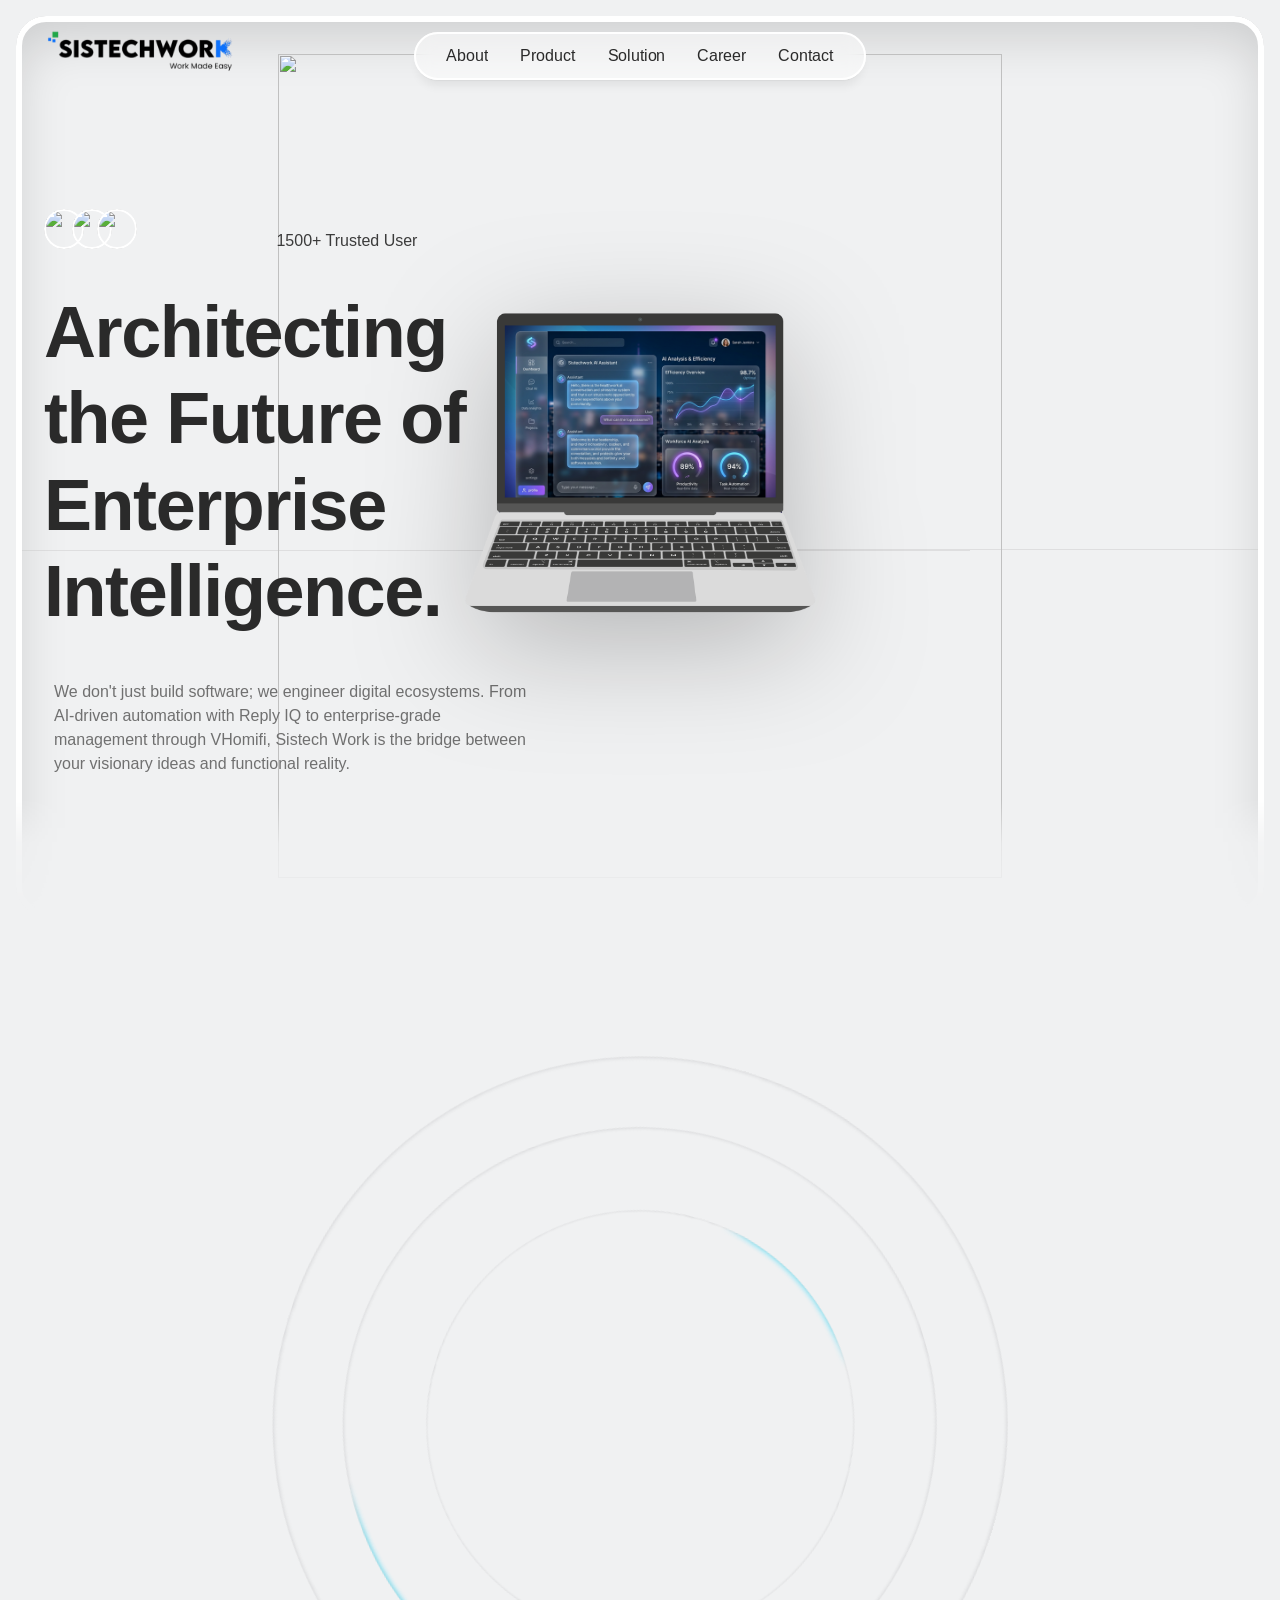
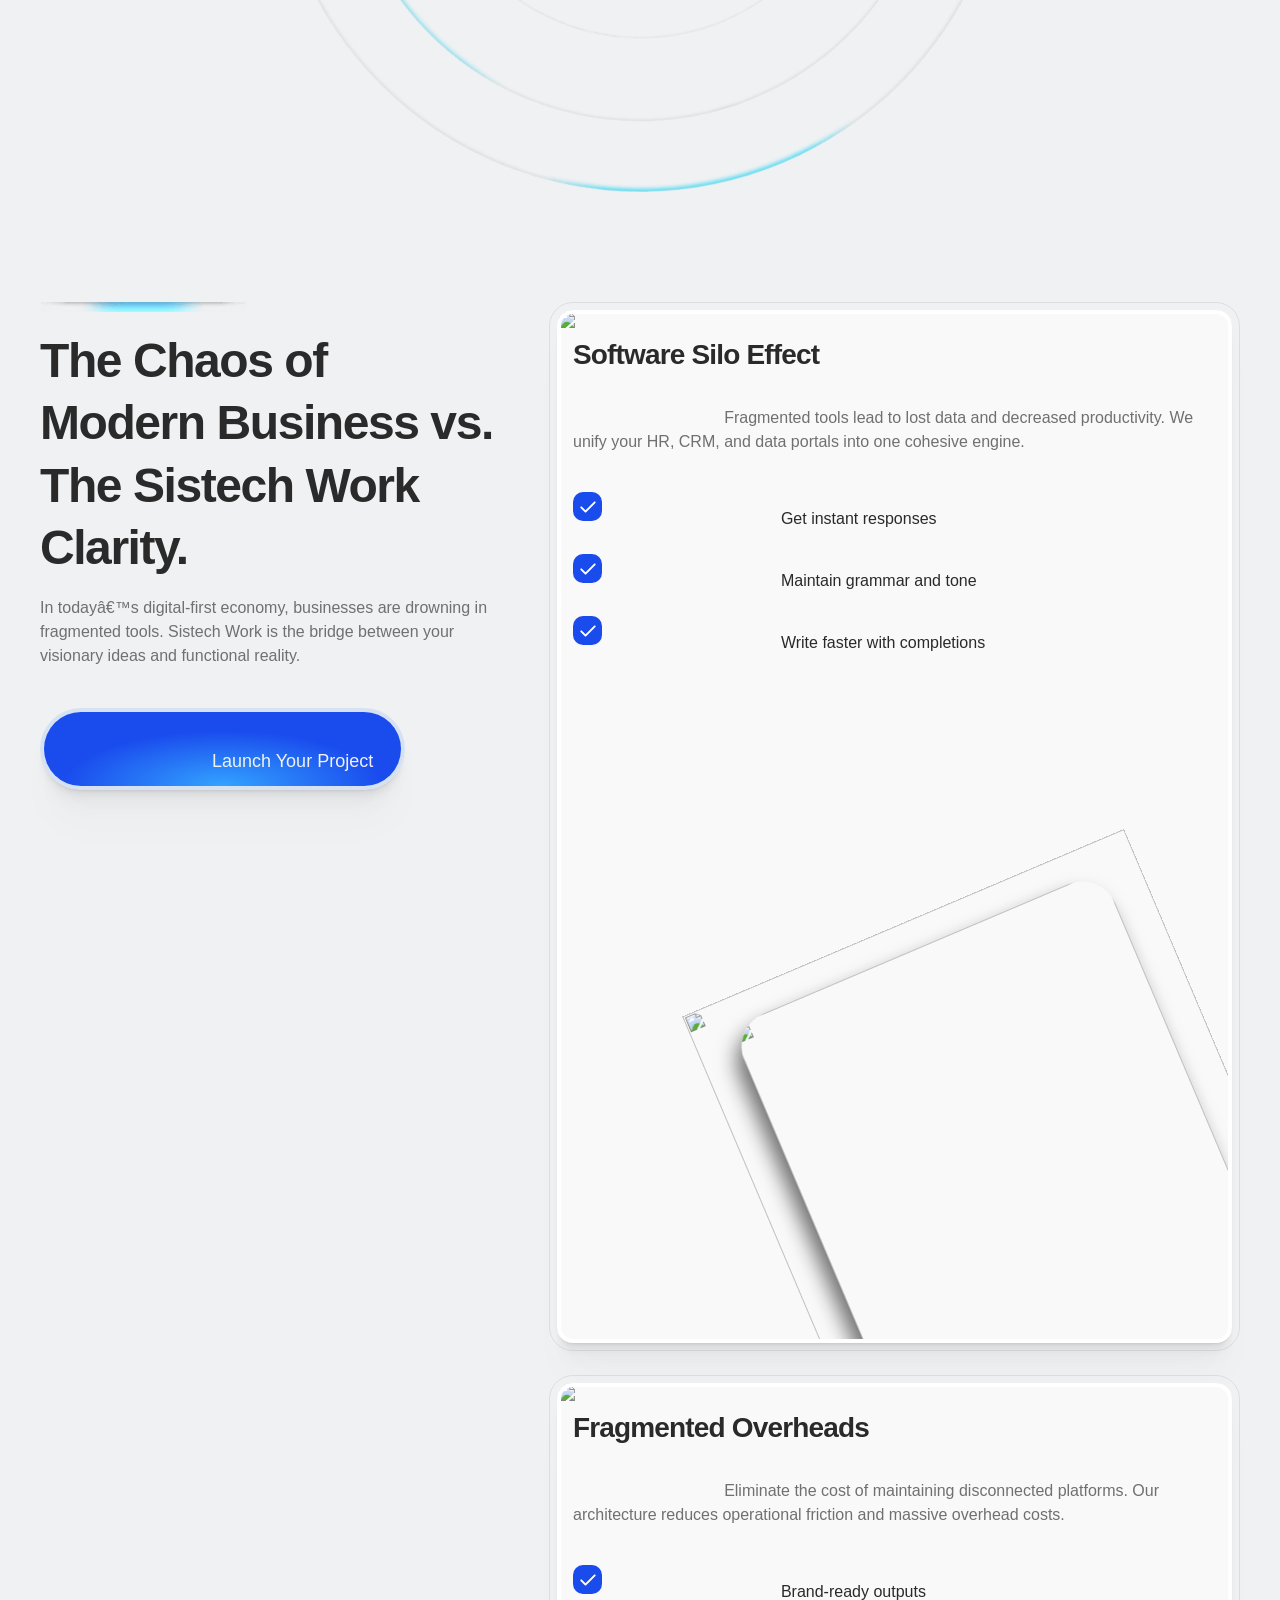
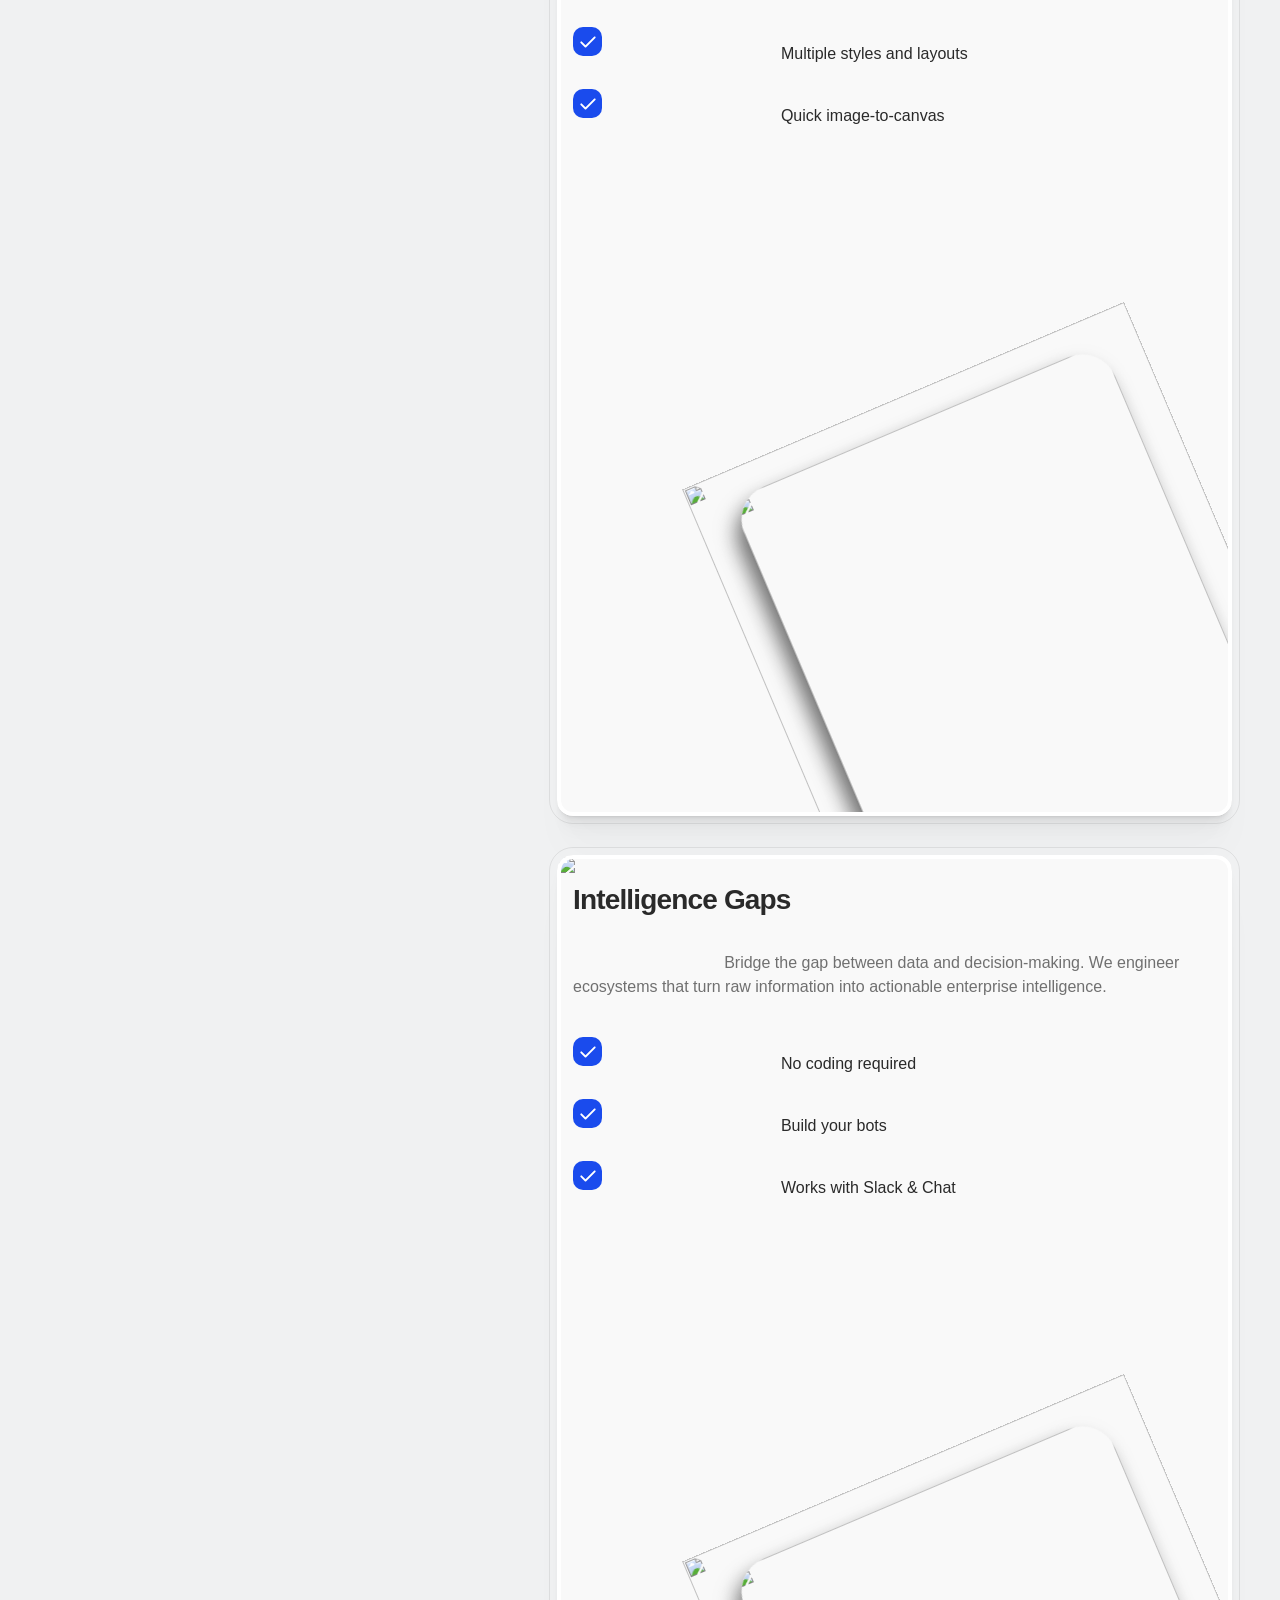
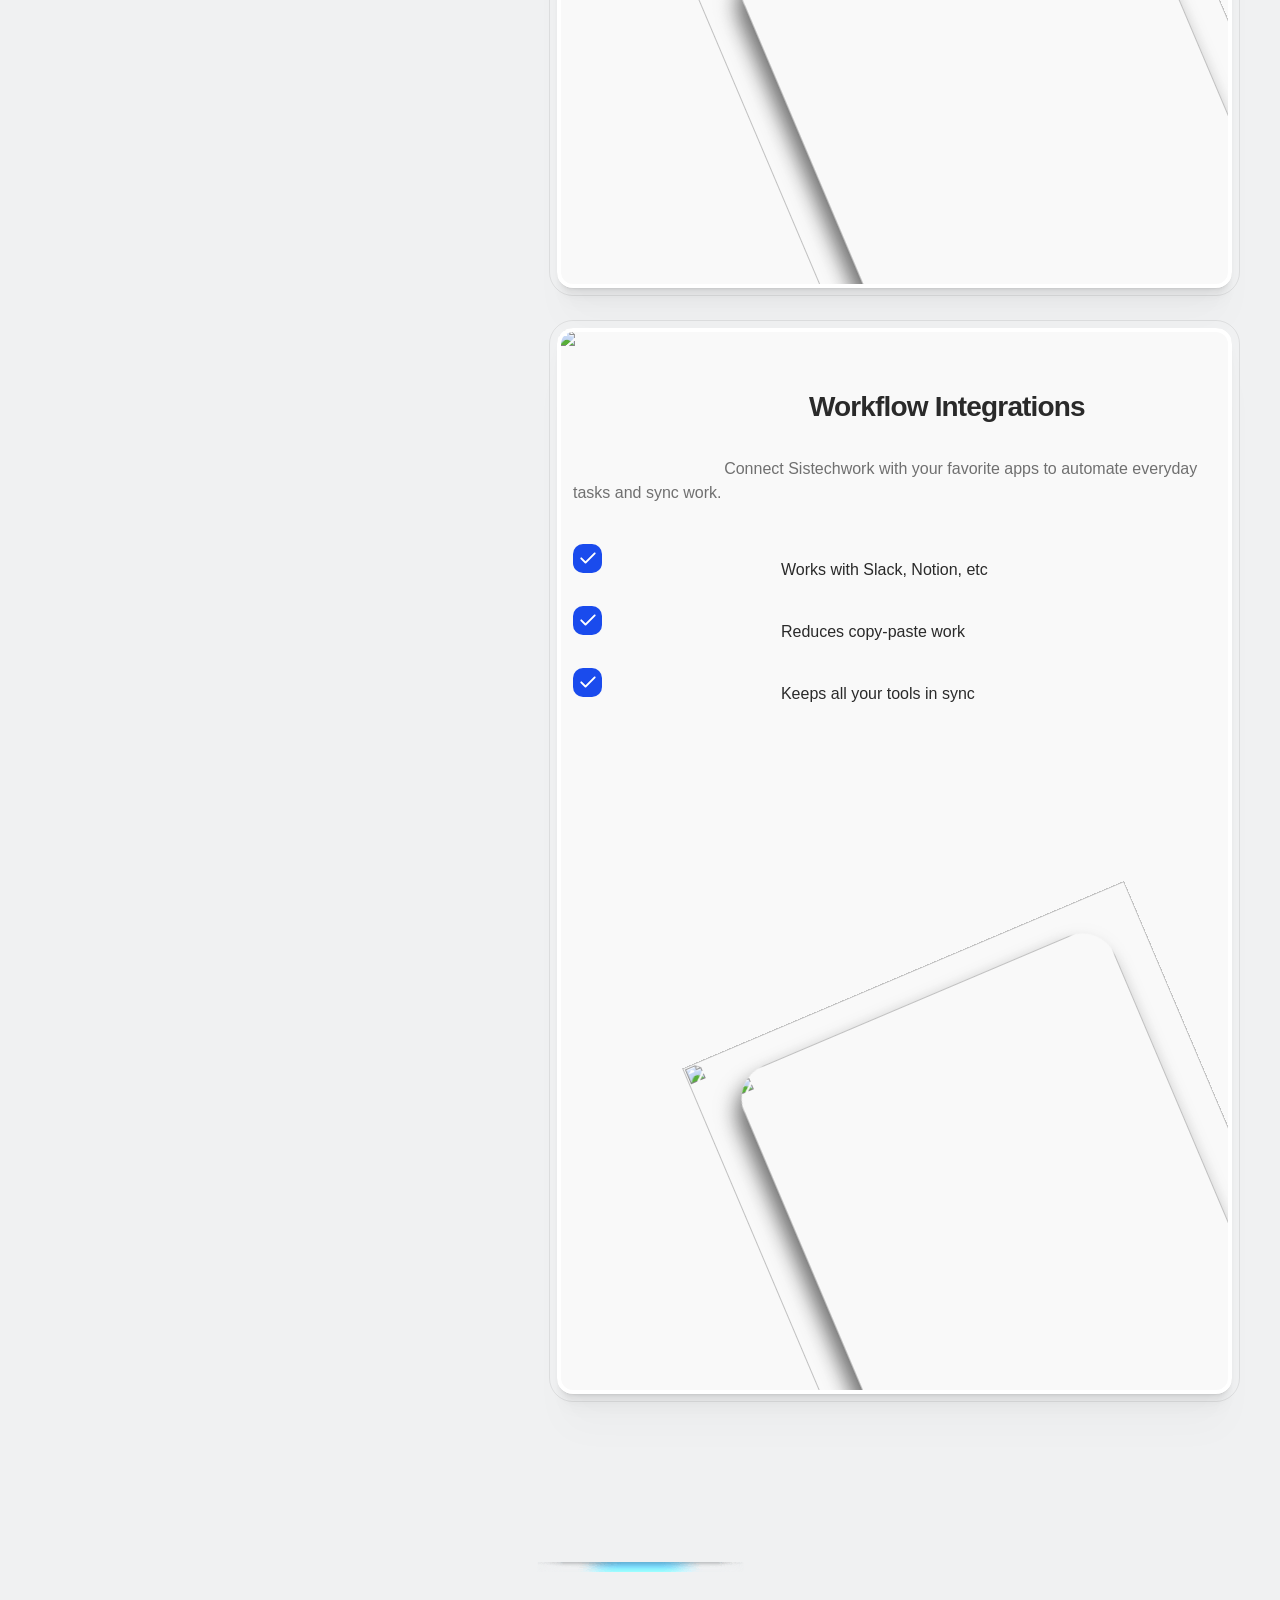
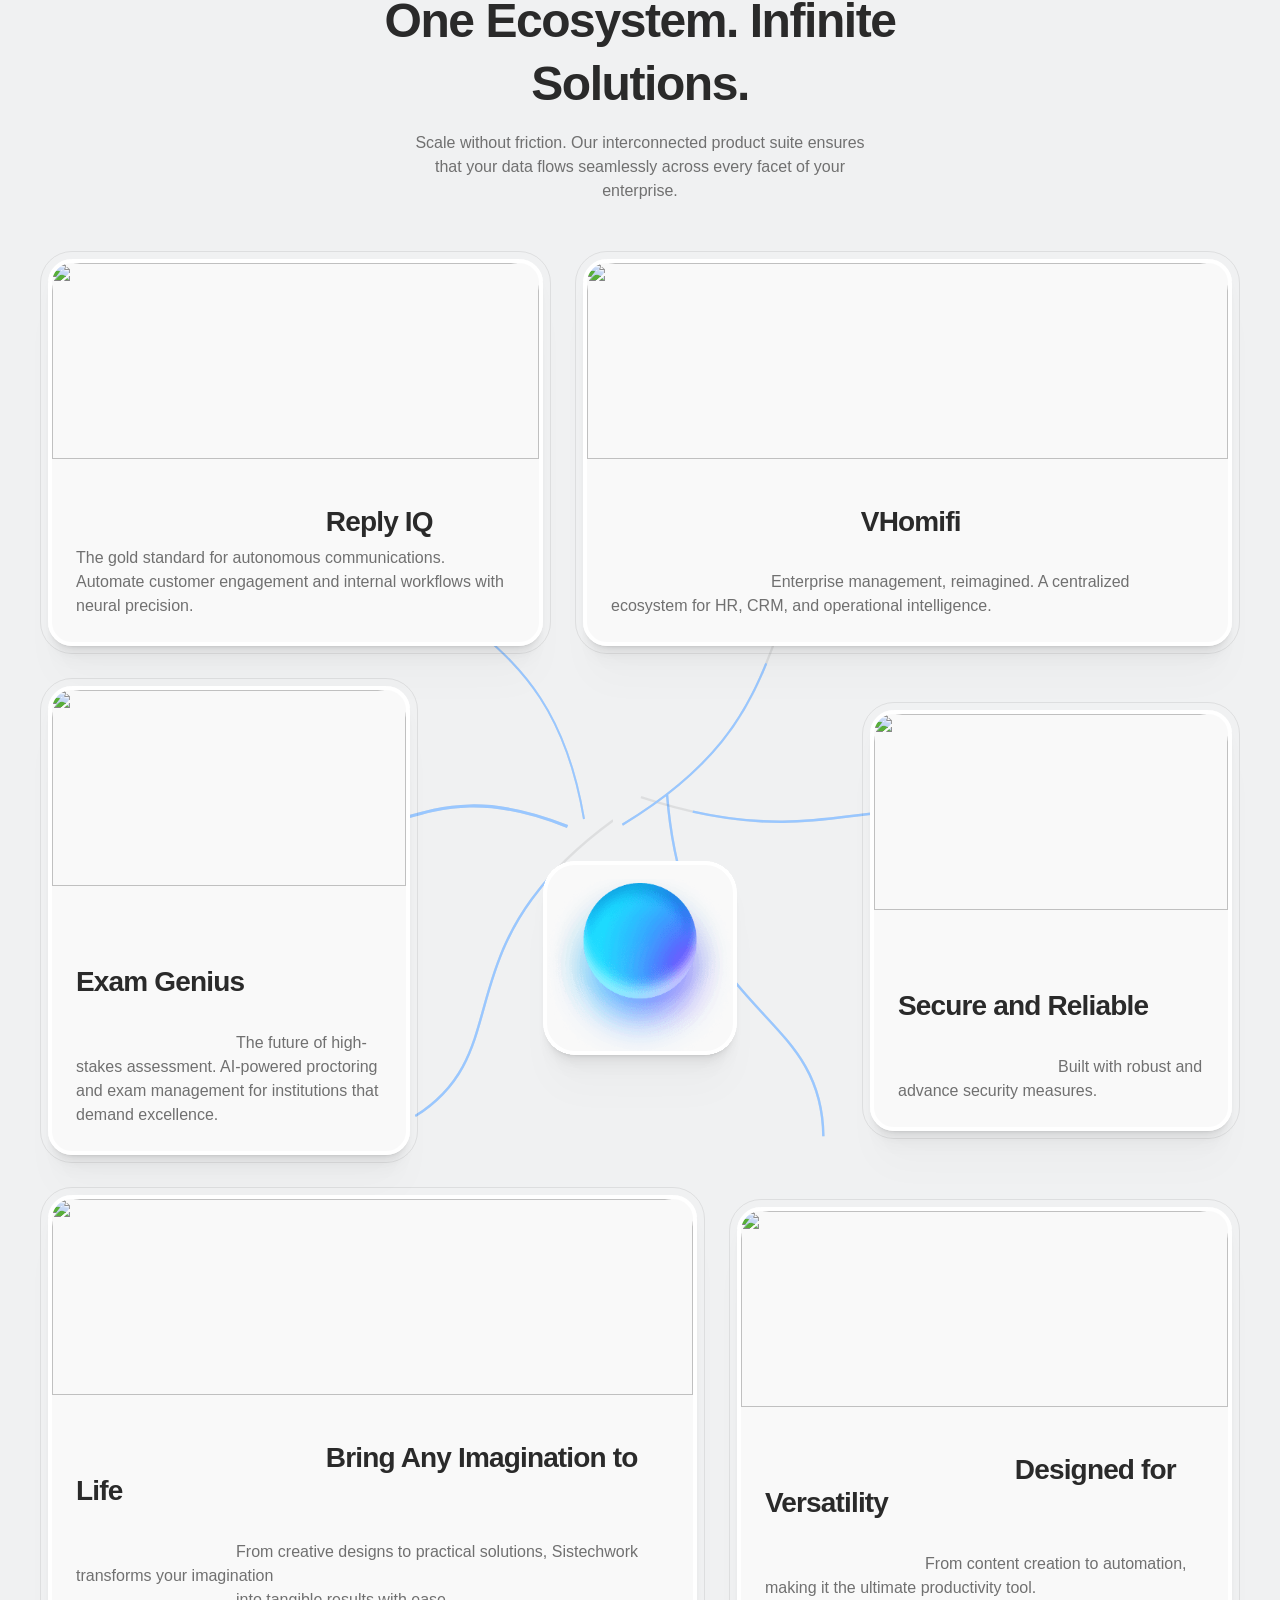
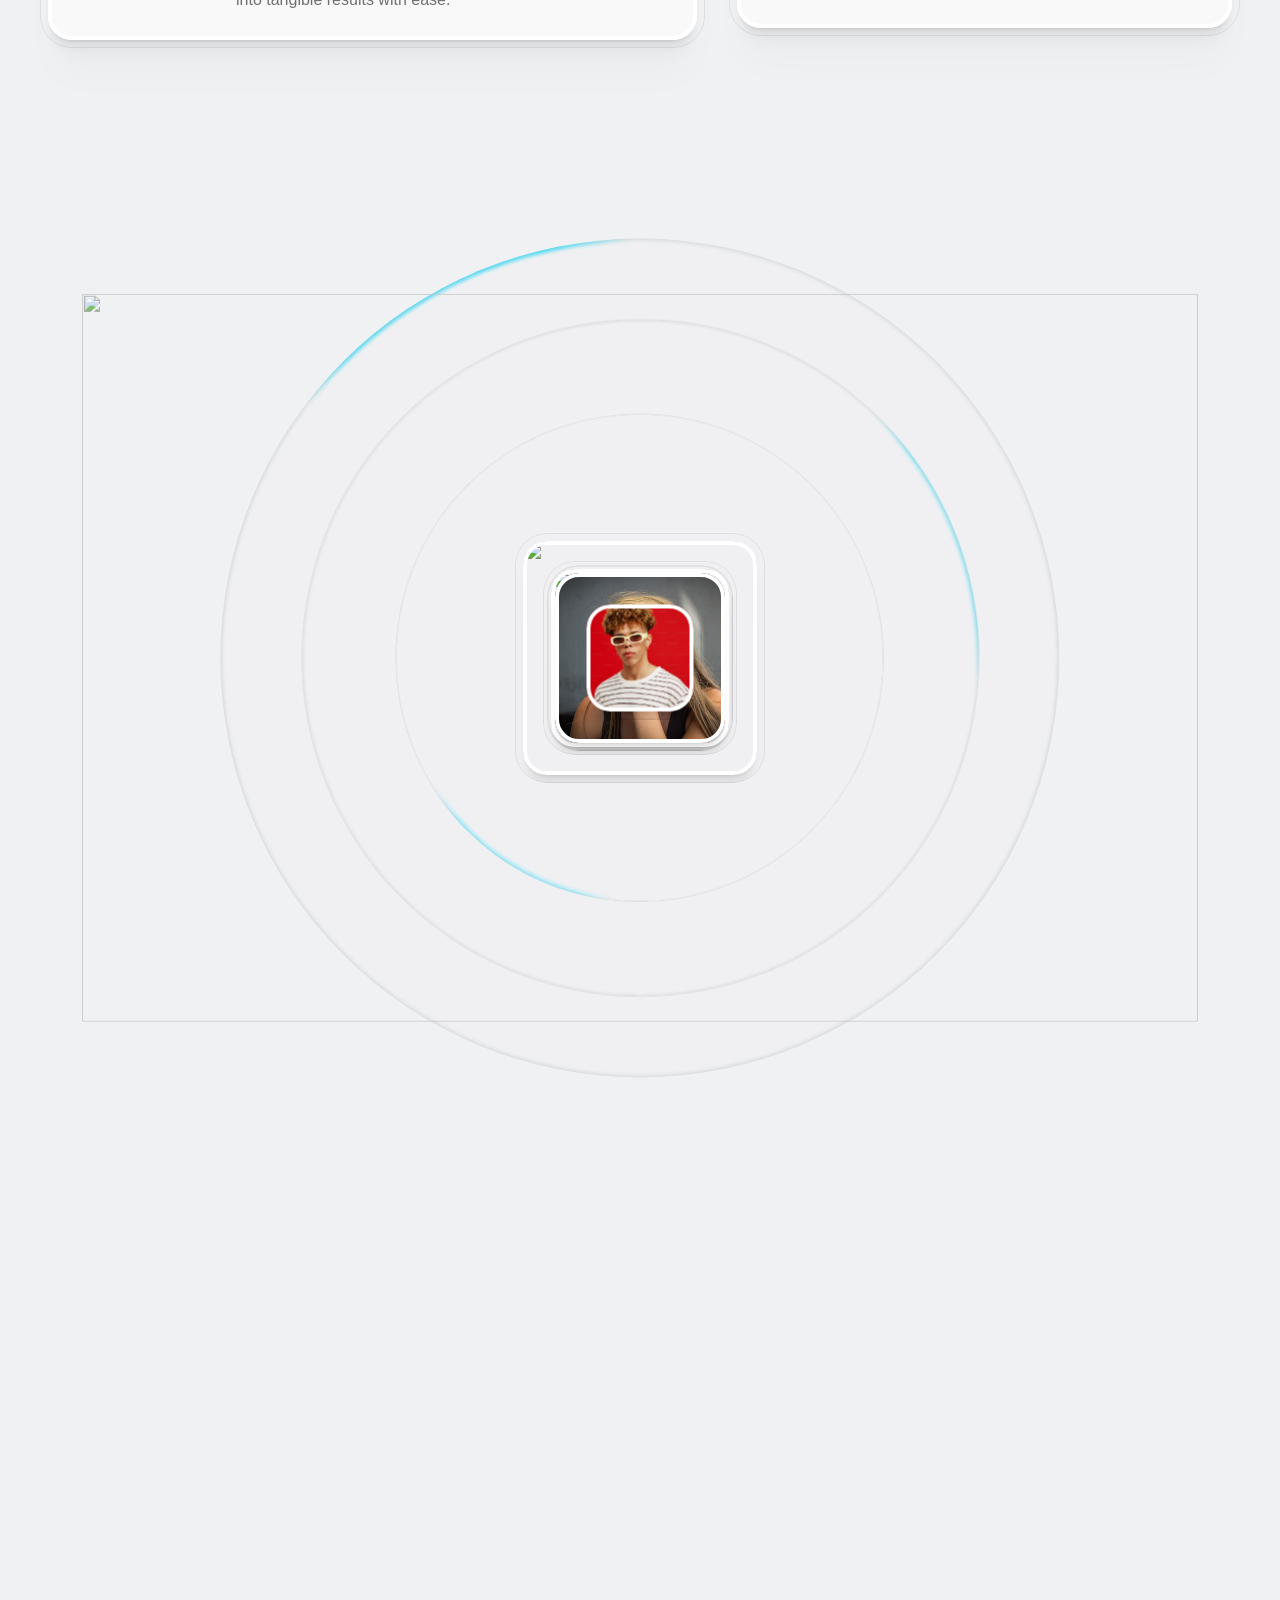
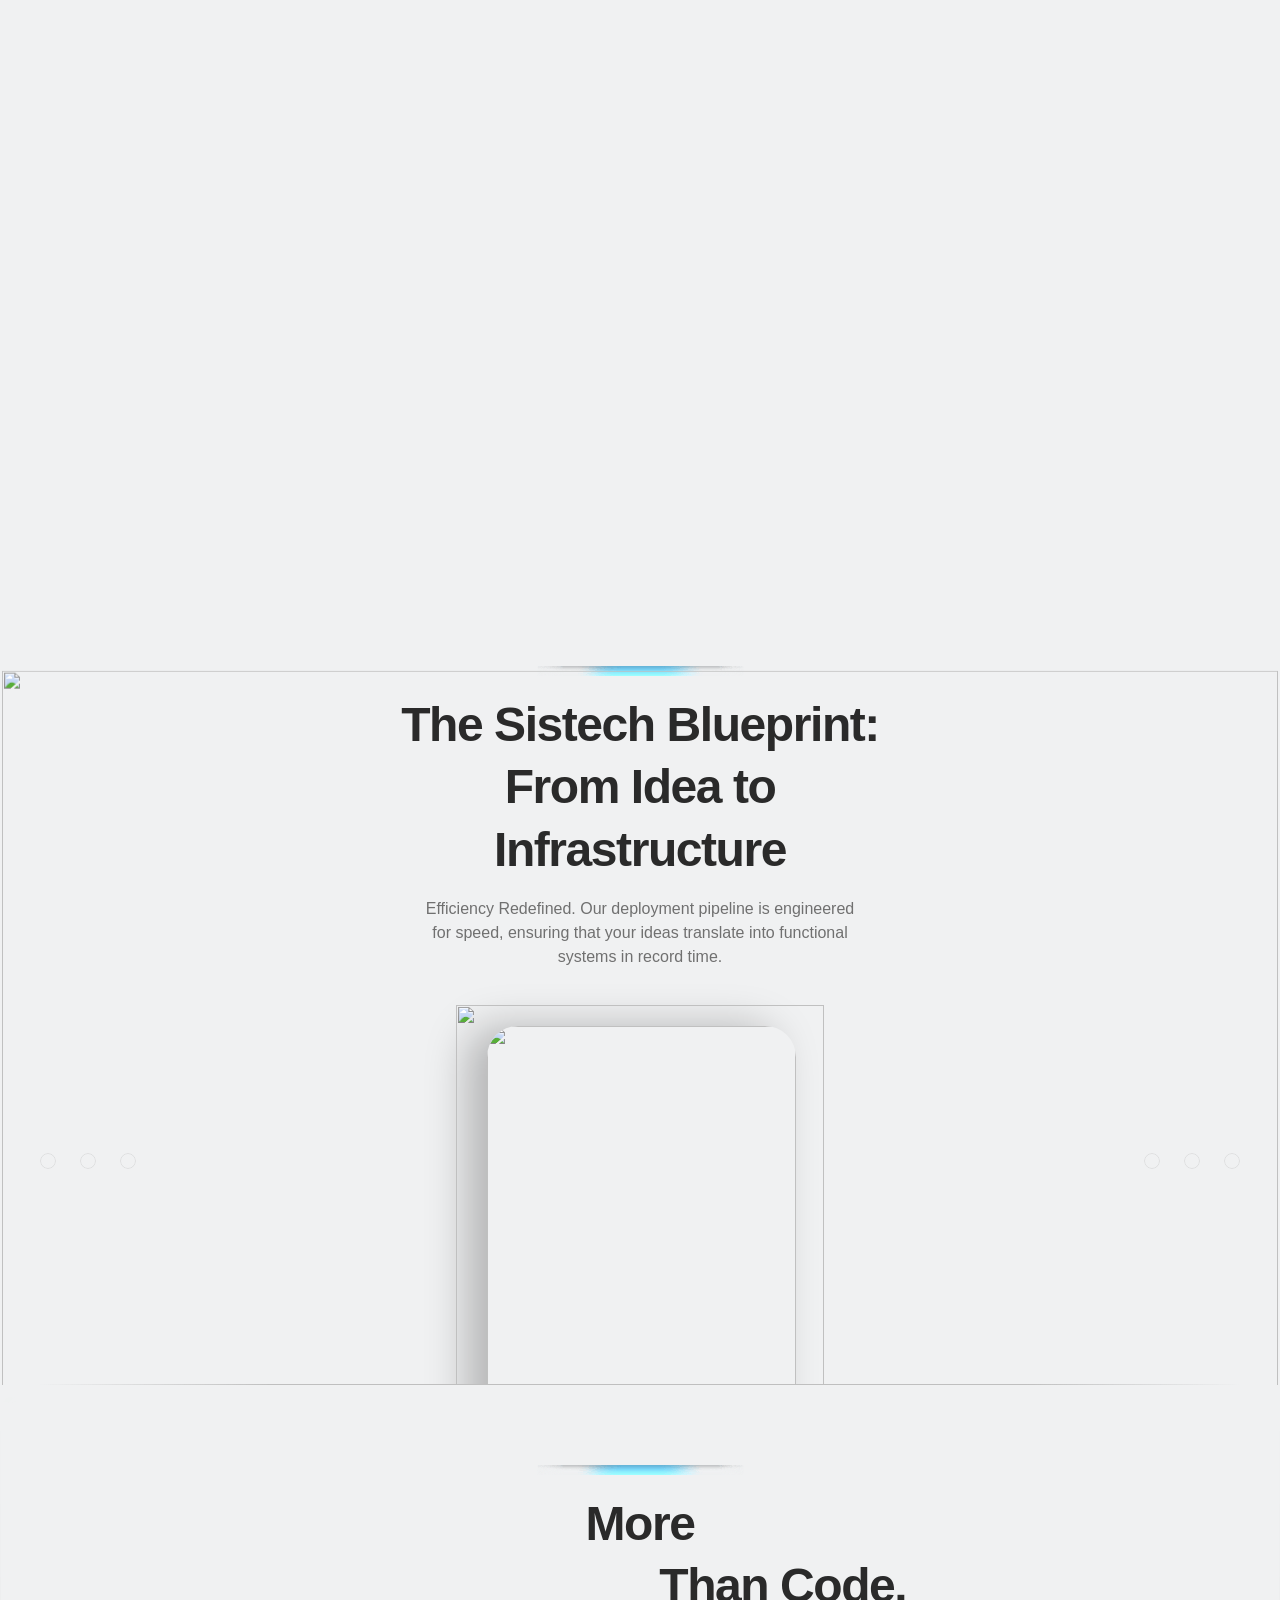
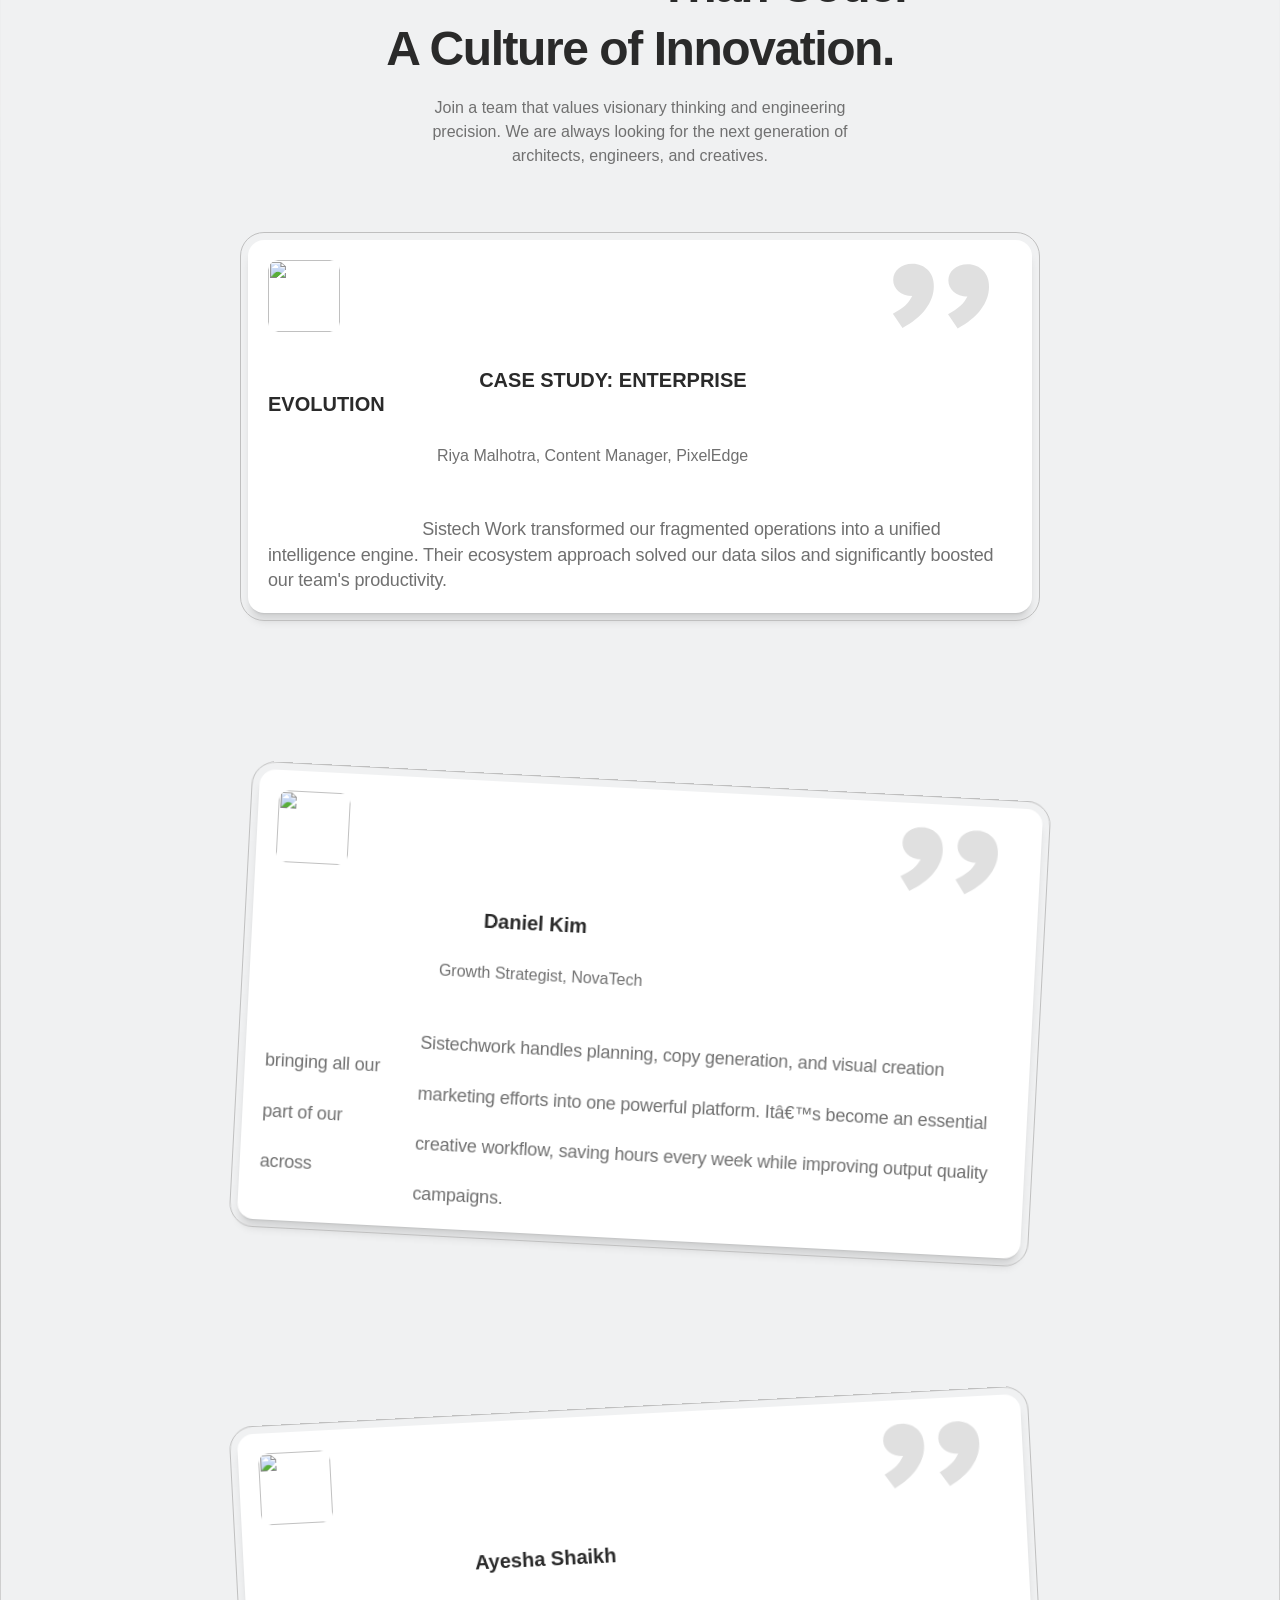
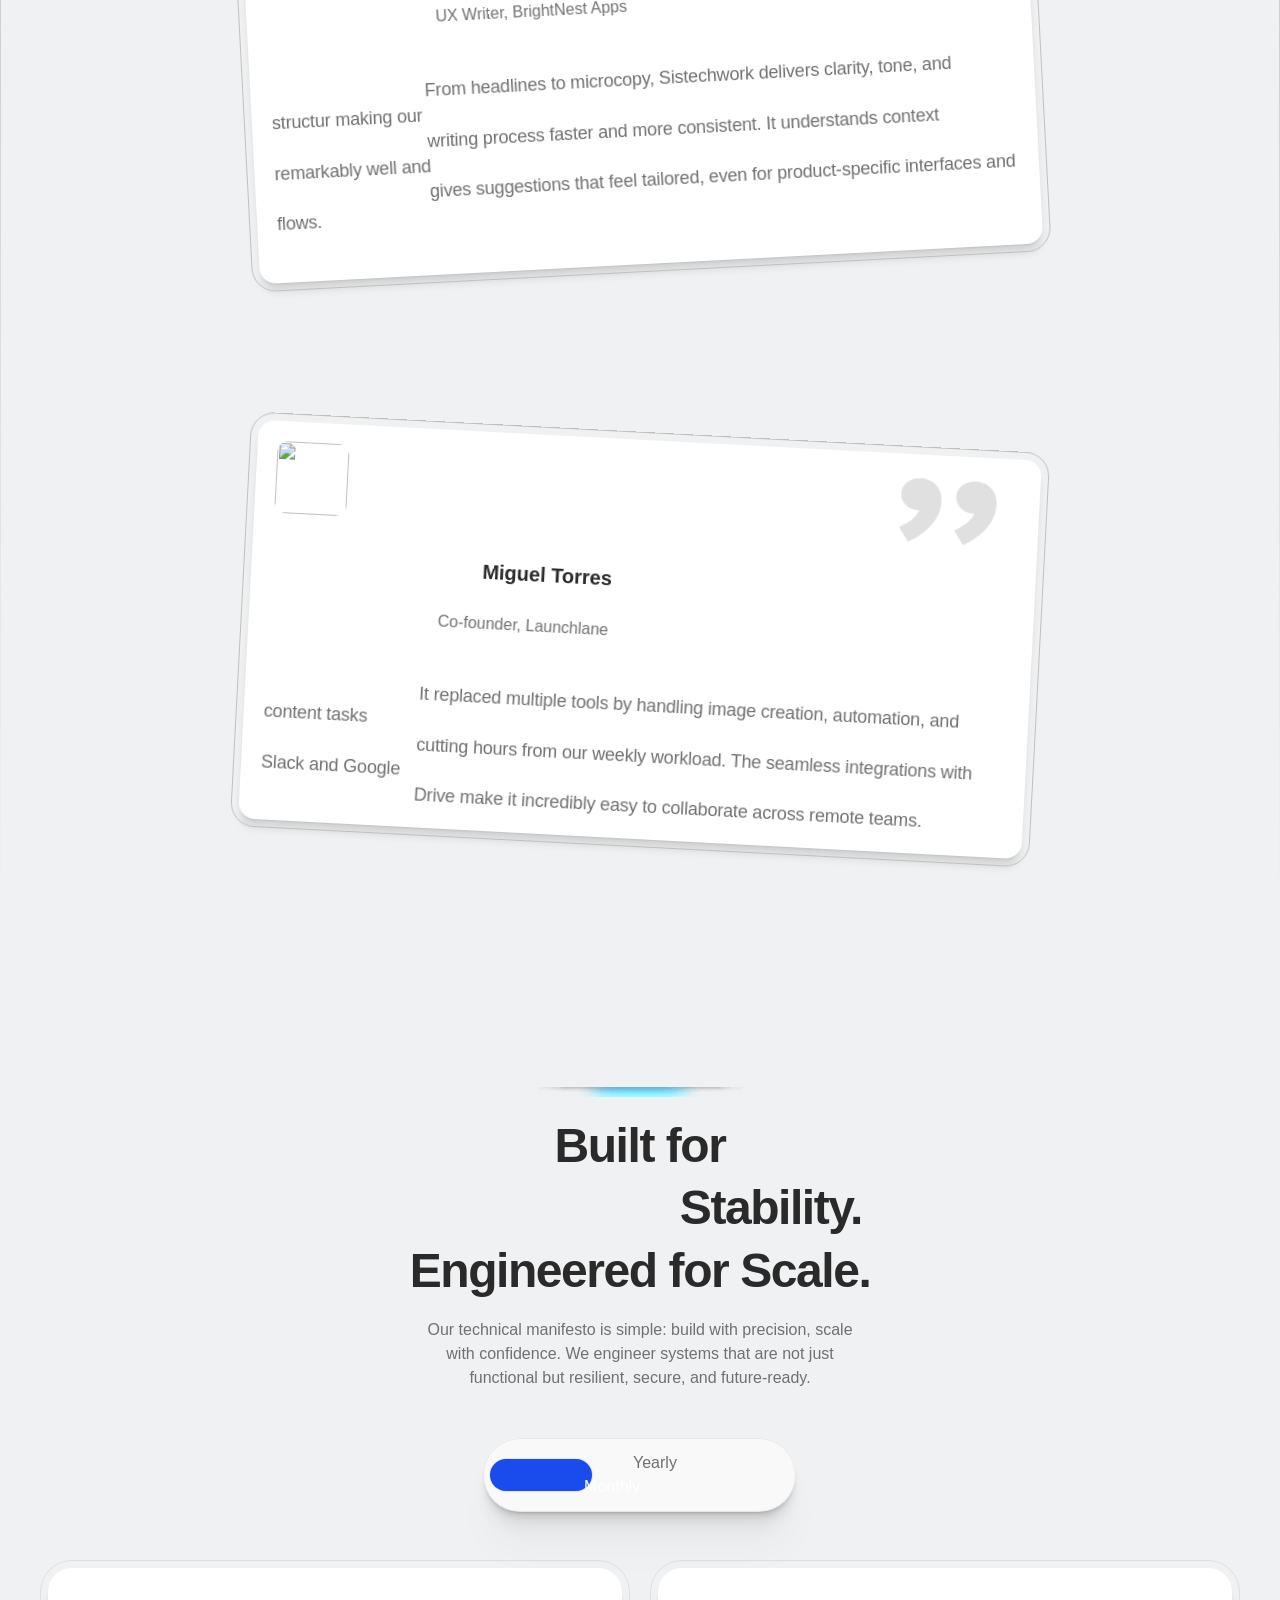
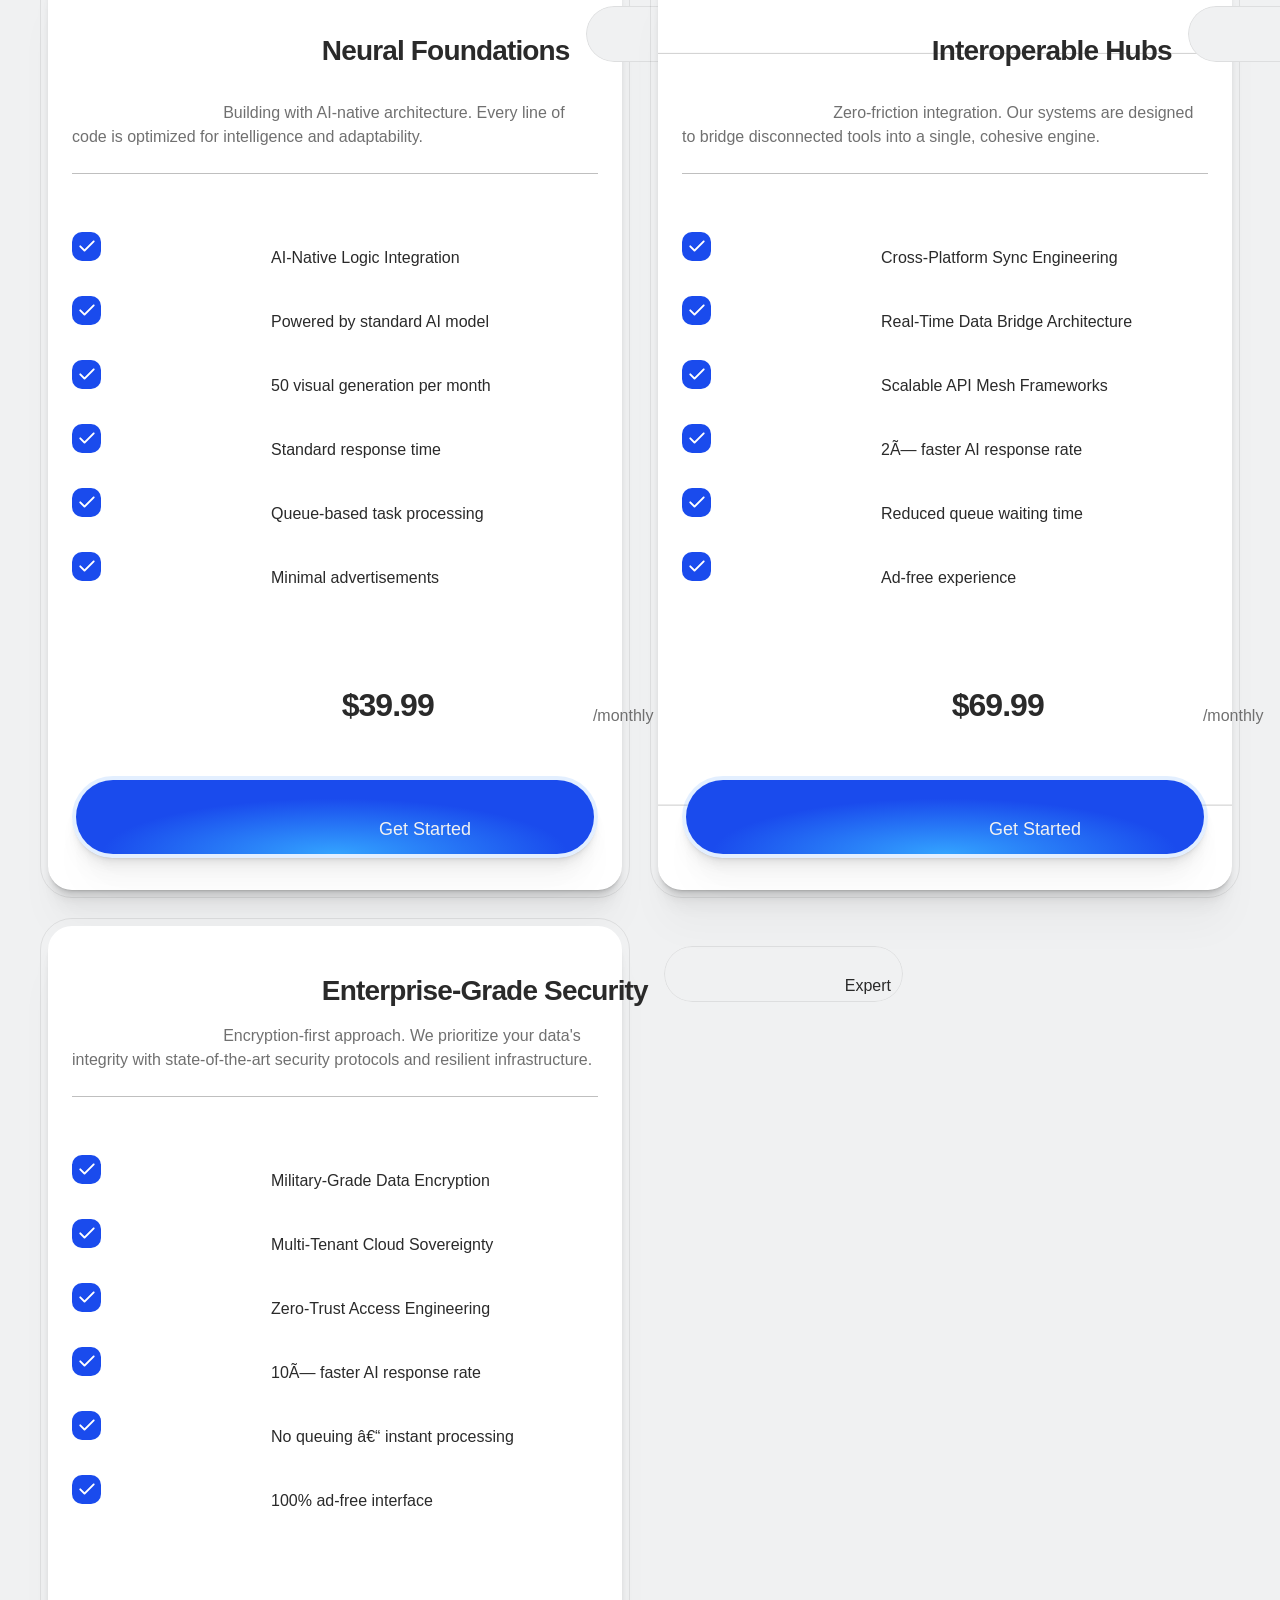
==== commit 0fd9b3da: "Update home page content as per new architecture" ====
--- a/index.html
+++ b/index.html
@@ -694,26 +694,14 @@
                           <div class="framer-1qbzxuj" data-framer-name="Heading"
                             style="outline:none;display:flex;flex-direction:column;justify-content:flex-start;flex-shrink:0;transform:none"
                             data-framer-component-type="RichTextContainer">
-                            <h1 class="framer-text framer-styles-preset-1eyuh3q" data-styles-preset="ar6rbu1OM"><span
-                                style="display: inline-block; opacity: 1; transform: none; will-change: transform;">Your</span>
-                              <span
-                                style="display: inline-block; opacity: 1; transform: none; will-change: transform;">powerful</span>
-                              <span
-                                style="display: inline-block; opacity: 1; transform: none; will-change: transform;">AI</span>
-                              <span
-                                style="display: inline-block; opacity: 1; transform: none; will-change: transform;">assistant</span>
-                              <span
-                                style="display: inline-block; opacity: 1; transform: none; will-change: transform;">on</span>
-                              <span
-                                style="display: inline-block; opacity: 1; transform: none; will-change: transform;">desktop</span>
-                            </h1>
-                          </div>
-                        </div>
-                        <div class="ssr-variant hidden-ahc1bc">
+                            <h1 class="framer-text framer-styles-preset-1eyuh3q" data-styles-preset="ar6rbu1OM">Architecting the Future of Enterprise Intelligence.</h1>
+                          </div>
+                        </div>
+                        <div class="ssr-variant hidden-ahc1bc" style="opacity: 1;">
                           <div class="framer-unx6hd" data-framer-name="Subtext"
                             style="outline:none;display:flex;flex-direction:column;justify-content:center;flex-shrink:0;transform:none"
                             data-framer-component-type="RichTextContainer">
-                            <p class="framer-text framer-styles-preset-18p0xtk" data-styles-preset="X7htgiN0Z">Work smarter, create faster, and achieve more with Sistechwork's advanced features designed to make your life easier.</p>
+                            <p class="framer-text framer-styles-preset-18p0xtk" data-styles-preset="X7htgiN0Z">We don't just build software; we engineer digital ecosystems. From AI-driven automation with Reply IQ to enterprise-grade management through VHomifi, Sistech Work is the bridge between your visionary ideas and functional reality.</p>
                           </div>
                         </div>
                       </div>
@@ -888,7 +876,7 @@
                       style="outline:none;display:flex;flex-direction:column;justify-content:center;flex-shrink:0;transform:none"
                       data-framer-component-type="RichTextContainer">
                       <h2 class="framer-text framer-styles-preset-vc45uf" data-styles-preset="oqeBbItbq"
-                        style="--framer-text-alignment:left">Unlock the Power of Sistechwork</h2>
+                        style="--framer-text-alignment:left">The Chaos of Modern Business vs. The Sistech Work Clarity.</h2>
                     </div>
                   </div>
                   <div class="ssr-variant hidden-ahc1bc">
@@ -896,8 +884,7 @@
                       style="outline:none;display:flex;flex-direction:column;justify-content:center;flex-shrink:0;transform:none"
                       data-framer-component-type="RichTextContainer">
                       <p class="framer-text framer-styles-preset-18p0xtk" data-styles-preset="X7htgiN0Z"
-                        style="--framer-text-alignment:left">Boost productivity and creativity with tools built for
-                        content, automation, and insights powered by Sistechwork.</p>
+                        style="--framer-text-alignment:left">In todayâ€™s digital-first economy, businesses are drowning in fragmented tools. Sistech Work is the bridge between your visionary ideas and functional reality.</h2>
                     </div>
                   </div>
                   <div class="ssr-variant hidden-1g0tlyw hidden-ahc1bc">
@@ -916,7 +903,7 @@
                           data-framer-component-type="RichTextContainer">
                           <p class="framer-text framer-styles-preset-5g8bwv" data-styles-preset="wTaBbVjPP"
                             style="--framer-text-color:var(--extracted-r6o4lv, var(--token-8382c315-2003-4b3b-88f4-1adefa8e1567, rgb(240, 241, 242)))">
-                            Get App</p>
+                            Launch Your Project</p>
                         </div>
                       </a><!--/$--></div>
                   </div>
@@ -944,15 +931,13 @@
                               <div class="framer-1gl9ob5" data-framer-name="Text"
                                 style="outline: none; display: flex; flex-direction: column; justify-content: center; flex-shrink: 0; --framer-paragraph-spacing: 0px; transform: none; opacity: 1;"
                                 data-framer-component-type="RichTextContainer">
-                                <h4 class="framer-text framer-styles-preset-11dbg6b" data-styles-preset="PpEuTpWjX">AI
-                                  Writing Assistant</h4>
+                                <h4 class="framer-text framer-styles-preset-11dbg6b" data-styles-preset="PpEuTpWjX">Software Silo Effect</h4>
                               </div>
                               <div class="framer-1aw4x2v" data-framer-name="Sub Text"
                                 style="outline: none; display: flex; flex-direction: column; justify-content: center; flex-shrink: 0; --framer-paragraph-spacing: 0px; transform: none; opacity: 1;"
                                 data-framer-component-type="RichTextContainer">
                                 <p class="framer-text framer-styles-preset-18p0xtk" data-styles-preset="X7htgiN0Z">
-                                  Generate polished emails, blogs, and documents in seconds. Powered by Sistechworkâ€™s smart
-                                  language model for speed and clarity.</p>
+                                  Fragmented tools lead to lost data and decreased productivity. We unify your HR, CRM, and data portals into one cohesive engine.</p>
                               </div>
                             </div>
                             <div class="framer-1ak16ug" data-framer-name="Points" style="opacity: 1;">
@@ -1097,15 +1082,13 @@
                               <div class="framer-1gl9ob5" data-framer-name="Text"
                                 style="outline: none; display: flex; flex-direction: column; justify-content: center; flex-shrink: 0; --framer-paragraph-spacing: 0px; transform: none; opacity: 1;"
                                 data-framer-component-type="RichTextContainer">
-                                <h4 class="framer-text framer-styles-preset-11dbg6b" data-styles-preset="PpEuTpWjX">
-                                  Image Generation Tool</h4>
+                                <h4 class="framer-text framer-styles-preset-11dbg6b" data-styles-preset="PpEuTpWjX">Fragmented Overheads</h4>
                               </div>
                               <div class="framer-1aw4x2v" data-framer-name="Sub Text"
                                 style="outline: none; display: flex; flex-direction: column; justify-content: center; flex-shrink: 0; --framer-paragraph-spacing: 0px; transform: none; opacity: 1;"
                                 data-framer-component-type="RichTextContainer">
                                 <p class="framer-text framer-styles-preset-18p0xtk" data-styles-preset="X7htgiN0Z">
-                                  Create stunning visuals with just a few words. No design skills required just describe
-                                  and generate.</p>
+                                  Eliminate the cost of maintaining disconnected platforms. Our architecture reduces operational friction and massive overhead costs.</p>
                               </div>
                             </div>
                             <div class="framer-1ak16ug" data-framer-name="Points" style="opacity: 1;">
@@ -1250,15 +1233,13 @@
                               <div class="framer-1gl9ob5" data-framer-name="Text"
                                 style="outline: none; display: flex; flex-direction: column; justify-content: center; flex-shrink: 0; --framer-paragraph-spacing: 0px; transform: none; opacity: 1;"
                                 data-framer-component-type="RichTextContainer">
-                                <h4 class="framer-text framer-styles-preset-11dbg6b" data-styles-preset="PpEuTpWjX">
-                                  Custom Bot Builder</h4>
+                                <h4 class="framer-text framer-styles-preset-11dbg6b" data-styles-preset="PpEuTpWjX">Intelligence Gaps</h4>
                               </div>
                               <div class="framer-1aw4x2v" data-framer-name="Sub Text"
                                 style="outline: none; display: flex; flex-direction: column; justify-content: center; flex-shrink: 0; --framer-paragraph-spacing: 0px; transform: none; opacity: 1;"
                                 data-framer-component-type="RichTextContainer">
                                 <p class="framer-text framer-styles-preset-18p0xtk" data-styles-preset="X7htgiN0Z">
-                                  Automate tasks with personalized bots from editing to scheduling and customer support.
-                                </p>
+                                  Bridge the gap between data and decision-making. We engineer ecosystems that turn raw information into actionable enterprise intelligence.</p>
                               </div>
                             </div>
                             <div class="framer-1ak16ug" data-framer-name="Points" style="opacity: 1;">
@@ -1553,15 +1534,13 @@
                   <div class="framer-1qmu8lc" data-framer-name="Heading"
                     style="outline:none;display:flex;flex-direction:column;justify-content:center;flex-shrink:0;transform:none"
                     data-framer-component-type="RichTextContainer">
-                    <h2 class="framer-text framer-styles-preset-vc45uf" data-styles-preset="oqeBbItbq">Unmatched and
-                      Adaptive AI Intelligence</h2>
+                    <h2 class="framer-text framer-styles-preset-vc45uf" data-styles-preset="oqeBbItbq">One Ecosystem. Infinite Solutions.</h2>
                   </div>
                   <div class="framer-137ntkv" data-framer-name="Subtext"
                     style="outline:none;display:flex;flex-direction:column;justify-content:center;flex-shrink:0;transform:none"
                     data-framer-component-type="RichTextContainer">
                     <p class="framer-text framer-styles-preset-18p0xtk" data-styles-preset="X7htgiN0Z"
-                      style="--framer-text-alignment:center">From scheduling meetings with Google Calendar to automating
-                      communication in Slack.</p>
+                      style="--framer-text-alignment:center">Scale without friction. Our interconnected product suite ensures that your data flows seamlessly across every facet of your enterprise.</p>
                   </div>
                 </div>
               </div>
@@ -1603,13 +1582,12 @@
                                   style="outline: none; display: flex; flex-direction: column; justify-content: center; flex-shrink: 0; --framer-paragraph-spacing: 0px; transform: none; opacity: 1;"
                                   data-framer-component-type="RichTextContainer">
                                   <h4 class="framer-text framer-styles-preset-11dbg6b" data-styles-preset="PpEuTpWjX">
-                                    Ultrafast Response Rate</h4>
+                                    Reply IQ</h4>
                                 </div>
                                 <div class="framer-1y1fdvq" data-framer-name="Sub Text"
                                   style="outline: none; display: flex; flex-direction: column; justify-content: center; flex-shrink: 0; --framer-paragraph-spacing: 0px; transform: none; opacity: 1;"
                                   data-framer-component-type="RichTextContainer">
-                                  <p class="framer-text framer-styles-preset-18p0xtk" data-styles-preset="X7htgiN0Z">Get
-                                    instant responses, whether youâ€™re generating content, images, etc.</p>
+                                  <p class="framer-text framer-styles-preset-18p0xtk" data-styles-preset="X7htgiN0Z">The gold standard for autonomous communications. Automate customer engagement and internal workflows with neural precision.</p>
                                 </div>
                               </div>
                             </div>
@@ -1651,14 +1629,13 @@
                                   style="outline: none; display: flex; flex-direction: column; justify-content: center; flex-shrink: 0; --framer-paragraph-spacing: 0px; transform: none; opacity: 1;"
                                   data-framer-component-type="RichTextContainer">
                                   <h4 class="framer-text framer-styles-preset-11dbg6b" data-styles-preset="PpEuTpWjX">
-                                    Powered by OpenAIâ€™s Advanced Model</h4>
+                                    VHomifi</h4>
                                 </div>
                                 <div class="framer-1y1fdvq" data-framer-name="Sub Text"
                                   style="outline: none; display: flex; flex-direction: column; justify-content: center; flex-shrink: 0; --framer-paragraph-spacing: 0px; transform: none; opacity: 1;"
                                   data-framer-component-type="RichTextContainer">
                                   <p class="framer-text framer-styles-preset-18p0xtk" data-styles-preset="X7htgiN0Z">
-                                    Leverage the cutting-edge power of OpenAI to deliver smarter, faster, and more
-                                    accurate results for all your tasks.</p>
+                                    Enterprise management, reimagined. A centralized ecosystem for HR, CRM, and operational intelligence.</p>
                                 </div>
                               </div>
                             </div>
@@ -1703,13 +1680,13 @@
                                   style="outline: none; display: flex; flex-direction: column; justify-content: center; flex-shrink: 0; --framer-paragraph-spacing: 0px; transform: none; opacity: 1;"
                                   data-framer-component-type="RichTextContainer">
                                   <h4 class="framer-text framer-styles-preset-11dbg6b" data-styles-preset="PpEuTpWjX">
-                                    Always Learning</h4>
+                                    Exam Genius</h4>
                                 </div>
                                 <div class="framer-1y1fdvq" data-framer-name="Sub Text"
                                   style="outline: none; display: flex; flex-direction: column; justify-content: center; flex-shrink: 0; --framer-paragraph-spacing: 0px; transform: none; opacity: 1;"
                                   data-framer-component-type="RichTextContainer">
                                   <p class="framer-text framer-styles-preset-18p0xtk" data-styles-preset="X7htgiN0Z">
-                                    Continuous evolving to deliver better outputs.</p>
+                                    The future of high-stakes assessment. AI-powered proctoring and exam management for institutions that demand excellence.</p>
                                 </div>
                               </div>
                             </div>
@@ -2150,15 +2127,14 @@
                     <div class="framer-u5v4jv" data-framer-name="Heading"
                       style="outline:none;display:flex;flex-direction:column;justify-content:center;flex-shrink:0;transform:none"
                       data-framer-component-type="RichTextContainer">
-                      <h2 class="framer-text framer-styles-preset-vc45uf" data-styles-preset="oqeBbItbq">Empowering
-                        Every User</h2>
+                      <h2 class="framer-text framer-styles-preset-vc45uf" data-styles-preset="oqeBbItbq">Engineering
+                        Excellence, Delivered.</h2>
                     </div>
                     <div class="framer-1inde4z" data-framer-name="Subtext"
                       style="outline:none;display:flex;flex-direction:column;justify-content:center;flex-shrink:0;transform:none"
                       data-framer-component-type="RichTextContainer">
                       <p class="framer-text framer-styles-preset-18p0xtk" data-styles-preset="X7htgiN0Z"
-                        style="--framer-text-alignment:center">From entrepreneurs to educators, Sistechwork provides tools
-                        to simplify work.</p>
+                        style="--framer-text-alignment:center">Sistech Work provides high-impact technology services tailored for the modern enterprise. We bridge the gap between complex engineering and elegant user experiences.</p>
                     </div>
                   </div>
                 </div>
@@ -2232,15 +2208,13 @@
                   <div class="framer-14abn38" data-framer-name="Heading"
                     style="outline:none;display:flex;flex-direction:column;justify-content:center;flex-shrink:0;transform:none"
                     data-framer-component-type="RichTextContainer">
-                    <h2 class="framer-text framer-styles-preset-vc45uf" data-styles-preset="oqeBbItbq">Integrate and
-                      Automate with Ease</h2>
+                    <h2 class="framer-text framer-styles-preset-vc45uf" data-styles-preset="oqeBbItbq">The Sistech Blueprint: From Idea to Infrastructure</h2>
                   </div>
                   <div class="framer-z6sob3" data-framer-name="Subtext"
                     style="outline:none;display:flex;flex-direction:column;justify-content:center;flex-shrink:0;transform:none"
                     data-framer-component-type="RichTextContainer">
                     <p class="framer-text framer-styles-preset-18p0xtk" data-styles-preset="X7htgiN0Z"
-                      style="--framer-text-alignment:center">From connecting with your favorite tools to automating
-                      workflows, Sistechwork simplifies business tasks.</p>
+                      style="--framer-text-alignment:center">Efficiency Redefined. Our deployment pipeline is engineered for speed, ensuring that your ideas translate into functional systems in record time.</p>
                   </div>
                 </div>
               </div>
@@ -2440,15 +2414,14 @@
                     <div class="framer-1xrbsv5" data-framer-name="Heading"
                       style="outline:none;display:flex;flex-direction:column;justify-content:center;flex-shrink:0;transform:none"
                       data-framer-component-type="RichTextContainer">
-                      <h2 class="framer-text framer-styles-preset-vc45uf" data-styles-preset="oqeBbItbq">Users Share
-                        Their Sistechwork Success</h2>
+                      <h2 class="framer-text framer-styles-preset-vc45uf" data-styles-preset="oqeBbItbq">More
+                        Than Code. A Culture of Innovation.</h2>
                     </div>
                     <div class="framer-1jdaz41" data-framer-name="Subtext"
                       style="outline:none;display:flex;flex-direction:column;justify-content:center;flex-shrink:0;transform:none"
                       data-framer-component-type="RichTextContainer">
                       <p class="framer-text framer-styles-preset-18p0xtk" data-styles-preset="X7htgiN0Z"
-                        style="--framer-text-alignment:center">See how Sistechwork is helping users from all walks of life
-                        work more efficiently, create stunning content, and save time.</p>
+                        style="--framer-text-alignment:center">Join a team that values visionary thinking and engineering precision. We are always looking for the next generation of architects, engineers, and creatives.</p>
                     </div>
                   </div>
                 </div>
@@ -2478,13 +2451,13 @@
                                     style="outline: none; display: flex; flex-direction: column; justify-content: flex-start; flex-shrink: 0; --framer-paragraph-spacing: 0px; transform: none; opacity: 1;"
                                     data-framer-component-type="RichTextContainer">
                                     <h5 class="framer-text framer-styles-preset-bwnuu4" data-styles-preset="jA93jprfm">
-                                      Riya Malhotra</h5>
+                                      CASE STUDY: ENTERPRISE EVOLUTION</h5>
                                   </div>
                                   <div class="framer-1b9spsj" data-framer-name="Global Head of Real Estate"
                                     style="outline: none; display: flex; flex-direction: column; justify-content: flex-start; flex-shrink: 0; --framer-paragraph-spacing: 0px; transform: none; opacity: 1;"
                                     data-framer-component-type="RichTextContainer">
                                     <p class="framer-text framer-styles-preset-18p0xtk" data-styles-preset="X7htgiN0Z">
-                                      Content Manager, PixelEdge</p>
+                                      Riya Malhotra, Content Manager, PixelEdge</p>
                                   </div>
                                 </div>
                               </div>
@@ -2503,10 +2476,7 @@
                               data-framer-component-type="RichTextContainer">
                               <p class="framer-text framer-styles-preset-6livtw" data-styles-preset="Lu4rTqC0h"
                                 style="--framer-text-color:var(--extracted-r6o4lv, var(--token-33dd8bbf-28f6-4335-9fe1-a101f8afe904, rgb(112, 112, 112)))">
-                                The first AI writing tool that helps us plan, generate, and optimize branded content
-                                perfectly streamlining our entire content pipeline. From landing pages to blog articles,
-                                Sistechwork delivers clarity, tone, and structure that align with our brand voice at every
-                                step.</p>
+                                Sistech Work transformed our fragmented operations into a unified intelligence engine. Their ecosystem approach solved our data silos and significantly boosted our team's productivity.</p>
                             </div>
                           </div>
                         </div>
@@ -2712,15 +2682,14 @@
                   <div class="framer-2j5k5a" data-framer-name="Heading"
                     style="outline:none;display:flex;flex-direction:column;justify-content:center;flex-shrink:0;transform:none"
                     data-framer-component-type="RichTextContainer">
-                    <h2 class="framer-text framer-styles-preset-vc45uf" data-styles-preset="oqeBbItbq">Innovative
-                      Pricing for Modern Needs</h2>
+                    <h2 class="framer-text framer-styles-preset-vc45uf" data-styles-preset="oqeBbItbq">Built for
+                      Stability. Engineered for Scale.</h2>
                   </div>
                   <div class="framer-xt0udp" data-framer-name="Subtext"
                     style="outline:none;display:flex;flex-direction:column;justify-content:center;flex-shrink:0;transform:none"
                     data-framer-component-type="RichTextContainer">
                     <p class="framer-text framer-styles-preset-18p0xtk" data-styles-preset="X7htgiN0Z"
-                      style="--framer-text-alignment:center">From flexible monthly plans to powerful features at no
-                      extra cost, Sistechwork offers smart pricing.</p>
+                      style="--framer-text-alignment:center">Our technical manifesto is simple: build with precision, scale with confidence. We engineer systems that are not just functional but resilient, secure, and future-ready.</p>
                   </div>
                 </div>
               </div>
@@ -2773,7 +2742,7 @@
                                   data-framer-component-type="RichTextContainer">
                                   <h4 class="framer-text framer-styles-preset-11dbg6b" data-styles-preset="PpEuTpWjX"
                                     style="--framer-text-color:var(--extracted-1eung3n, var(--token-251f39c5-6e24-4f71-944a-36c2aa1dd073, rgb(42, 42, 42)))">
-                                    Starter</h4>
+                                    Neural Foundations</h4>
                                 </div>
                                 <div class="framer-122x8tp" data-border="true" data-framer-name="Container"
                                   style="--border-bottom-width: 1px; --border-color: var(--token-0986fddd-7d9b-4846-85f2-6e60ff21397e, rgba(0, 0, 0, 0.08)); --border-left-width: 1px; --border-right-width: 1px; --border-style: solid; --border-top-width: 1px; background-color: var(--token-8382c315-2003-4b3b-88f4-1adefa8e1567, rgb(240, 241, 242)); border-radius: 100px; opacity: 1;">
@@ -2791,7 +2760,7 @@
                                 data-framer-component-type="RichTextContainer">
                                 <p class="framer-text framer-styles-preset-18p0xtk" data-styles-preset="X7htgiN0Z"
                                   style="--framer-text-color:var(--extracted-r6o4lv, var(--token-33dd8bbf-28f6-4335-9fe1-a101f8afe904, rgb(112, 112, 112)))">
-                                  Vital functions for beginners who have embarked on AI education</p>
+                                  Building with AI-native architecture. Every line of code is optimized for intelligence and adaptability.</p>
                               </div>
                             </div>
                             <div class="framer-1iunvbs" data-framer-name="Divider"
@@ -2824,7 +2793,7 @@
                                   data-framer-component-type="RichTextContainer">
                                   <p class="framer-text framer-styles-preset-18p0xtk" data-styles-preset="X7htgiN0Z"
                                     style="--framer-text-color:var(--extracted-r6o4lv, var(--token-251f39c5-6e24-4f71-944a-36c2aa1dd073, rgb(42, 42, 42)))">
-                                    Access to essential AI features</p>
+                                    AI-Native Logic Integration</p>
                                 </div>
                               </div>
                             </div>
@@ -3034,7 +3003,7 @@
                                   data-framer-component-type="RichTextContainer">
                                   <h4 class="framer-text framer-styles-preset-11dbg6b" data-styles-preset="PpEuTpWjX"
                                     style="--framer-text-color:var(--extracted-1eung3n, var(--token-251f39c5-6e24-4f71-944a-36c2aa1dd073, rgb(42, 42, 42)))">
-                                    Pro</h4>
+                                    Interoperable Hubs</h4>
                                 </div>
                                 <div class="framer-1o5ehen" data-border="true" data-framer-name="Container"
                                   style="--border-bottom-width: 1px; --border-color: var(--token-0986fddd-7d9b-4846-85f2-6e60ff21397e, rgba(0, 0, 0, 0.08)); --border-left-width: 1px; --border-right-width: 1px; --border-style: solid; --border-top-width: 1px; background-color: var(--token-8382c315-2003-4b3b-88f4-1adefa8e1567, rgb(240, 241, 242)); border-radius: 100px; opacity: 1;">
@@ -3052,7 +3021,7 @@
                                 data-framer-component-type="RichTextContainer">
                                 <p class="framer-text framer-styles-preset-18p0xtk" data-styles-preset="X7htgiN0Z"
                                   style="--framer-text-color:var(--extracted-r6o4lv, var(--token-33dd8bbf-28f6-4335-9fe1-a101f8afe904, rgb(112, 112, 112)))">
-                                  For the savvy user seeking to streamline their daily tasks and job</p>
+                                  Zero-friction integration. Our systems are designed to bridge disconnected tools into a single, cohesive engine.</p>
                               </div>
                             </div>
                             <div class="framer-dcr89r" data-framer-name="Divider"
@@ -3085,7 +3054,7 @@
                                   data-framer-component-type="RichTextContainer">
                                   <p class="framer-text framer-styles-preset-18p0xtk" data-styles-preset="X7htgiN0Z"
                                     style="--framer-text-color:var(--extracted-r6o4lv, var(--token-251f39c5-6e24-4f71-944a-36c2aa1dd073, rgb(42, 42, 42)))">
-                                    All features unlocked</p>
+                                    Cross-Platform Sync Engineering</p>
                                 </div>
                               </div>
                             </div>
@@ -3114,7 +3083,7 @@
                                   data-framer-component-type="RichTextContainer">
                                   <p class="framer-text framer-styles-preset-18p0xtk" data-styles-preset="X7htgiN0Z"
                                     style="--framer-text-color:var(--extracted-r6o4lv, var(--token-251f39c5-6e24-4f71-944a-36c2aa1dd073, rgb(42, 42, 42)))">
-                                    Powered by 4o AI model</p>
+                                    Real-Time Data Bridge Architecture</p>
                                 </div>
                               </div>
                             </div>
@@ -3143,7 +3112,7 @@
                                   data-framer-component-type="RichTextContainer">
                                   <p class="framer-text framer-styles-preset-18p0xtk" data-styles-preset="X7htgiN0Z"
                                     style="--framer-text-color:var(--extracted-r6o4lv, var(--token-251f39c5-6e24-4f71-944a-36c2aa1dd073, rgb(42, 42, 42)))">
-                                    500 visuals credits per month</p>
+                                    Scalable API Mesh Frameworks</p>
                                 </div>
                               </div>
                             </div>
@@ -3284,7 +3253,7 @@
                                   data-framer-component-type="RichTextContainer">
                                   <h4 class="framer-text framer-styles-preset-11dbg6b" data-styles-preset="PpEuTpWjX"
                                     style="--framer-text-color:var(--extracted-1eung3n, var(--token-251f39c5-6e24-4f71-944a-36c2aa1dd073, rgb(42, 42, 42)))">
-                                    Ultra</h4>
+                                    Enterprise-Grade Security</h4>
                                 </div>
                                 <div class="framer-1oj2e6r" data-border="true" data-framer-name="Container"
                                   style="--border-bottom-width: 1px; --border-color: var(--token-0986fddd-7d9b-4846-85f2-6e60ff21397e, rgba(0, 0, 0, 0.08)); --border-left-width: 1px; --border-right-width: 1px; --border-style: solid; --border-top-width: 1px; background-color: var(--token-8382c315-2003-4b3b-88f4-1adefa8e1567, rgb(240, 241, 242)); border-radius: 100px; opacity: 1;">
@@ -3302,7 +3271,7 @@
                                 data-framer-component-type="RichTextContainer">
                                 <p class="framer-text framer-styles-preset-18p0xtk" data-styles-preset="X7htgiN0Z"
                                   style="--framer-text-color:var(--extracted-r6o4lv, var(--token-33dd8bbf-28f6-4335-9fe1-a101f8afe904, rgb(112, 112, 112)))">
-                                  For the adept user to handle personal plus work-related life chores</p>
+                                  Encryption-first approach. We prioritize your data's integrity with state-of-the-art security protocols and resilient infrastructure.</p>
                               </div>
                             </div>
                             <div class="framer-12me05" data-framer-name="Divider"
@@ -3335,7 +3304,7 @@
                                   data-framer-component-type="RichTextContainer">
                                   <p class="framer-text framer-styles-preset-18p0xtk" data-styles-preset="X7htgiN0Z"
                                     style="--framer-text-color:var(--extracted-r6o4lv, var(--token-251f39c5-6e24-4f71-944a-36c2aa1dd073, rgb(42, 42, 42)))">
-                                    All features unlocked</p>
+                                    Military-Grade Data Encryption</p>
                                 </div>
                               </div>
                             </div>
@@ -3364,7 +3333,7 @@
                                   data-framer-component-type="RichTextContainer">
                                   <p class="framer-text framer-styles-preset-18p0xtk" data-styles-preset="X7htgiN0Z"
                                     style="--framer-text-color:var(--extracted-r6o4lv, var(--token-251f39c5-6e24-4f71-944a-36c2aa1dd073, rgb(42, 42, 42)))">
-                                    Powered by the 4o AI model</p>
+                                    Multi-Tenant Cloud Sovereignty</p>
                                 </div>
                               </div>
                             </div>
@@ -3393,7 +3362,7 @@
                                   data-framer-component-type="RichTextContainer">
                                   <p class="framer-text framer-styles-preset-18p0xtk" data-styles-preset="X7htgiN0Z"
                                     style="--framer-text-color:var(--extracted-r6o4lv, var(--token-251f39c5-6e24-4f71-944a-36c2aa1dd073, rgb(42, 42, 42)))">
-                                    Unlimited visual generation</p>
+                                    Zero-Trust Access Engineering</p>
                                 </div>
                               </div>
                             </div>
@@ -4609,7 +4578,7 @@
                           <div class="framer-mxvmo2-container" style="opacity: 1;"><!--$--><a
                               class="framer-zBkCR framer-80CNt framer-2qutug framer-v-1ni8mn3 framer-15prirs"
                               data-framer-name="Light Desktop" data-highlight="true"
-                              href="https://www.instagram.com/jitu.ux/" target="_blank" rel="noopener" tabindex="0"
+                              href="https://www.instagram.com/sistechwork/" target="_blank" rel="noopener" tabindex="0"
                               style="opacity: 1;">
                               <div class="framer-gg2j1p-container" style="opacity: 1;">
                                 <div
@@ -4676,7 +4645,7 @@
                       data-framer-component-type="RichTextContainer">
                       <p class="framer-text framer-styles-preset-6livtw" data-styles-preset="Lu4rTqC0h"
                         style="--framer-text-color:var(--extracted-r6o4lv, var(--token-54162613-ea2b-402f-8b58-294584ec5be7, rgb(161, 161, 161)))">
-                        All Copyrights reserve at @Sistechwork</p>
+                        All Copyrights reserved Â© 2024 Sistech Work</p>
                     </div>
                     <div class="framer-1rwiudr" data-framer-name="Links" style="opacity: 1;">
                       <div class="framer-1nuvra0"
@@ -4684,9 +4653,8 @@
                         data-framer-component-type="RichTextContainer">
                         <p class="framer-text framer-styles-preset-6livtw" data-styles-preset="Lu4rTqC0h"
                           style="--framer-text-alignment:right;--framer-text-color:var(--extracted-r6o4lv, var(--token-54162613-ea2b-402f-8b58-294584ec5be7, rgb(161, 161, 161)))">
-                          <!--$--><a class="framer-text framer-styles-preset-1t31lzb" data-styles-preset="JZkxCMkZt"
-                            href="https://fremix.design/" target="_blank" rel="noopener">Designed by Jitu Raut
-                            @</a><!--/$-->fremix.design
+                            href="https://sistechwork.com/" target="_blank" rel="noopener">Engineered by Sistech Work Engineering Team.
+                            </a><!--/$-->sistechwork.com
                         </p>
                       </div>
                     </div>
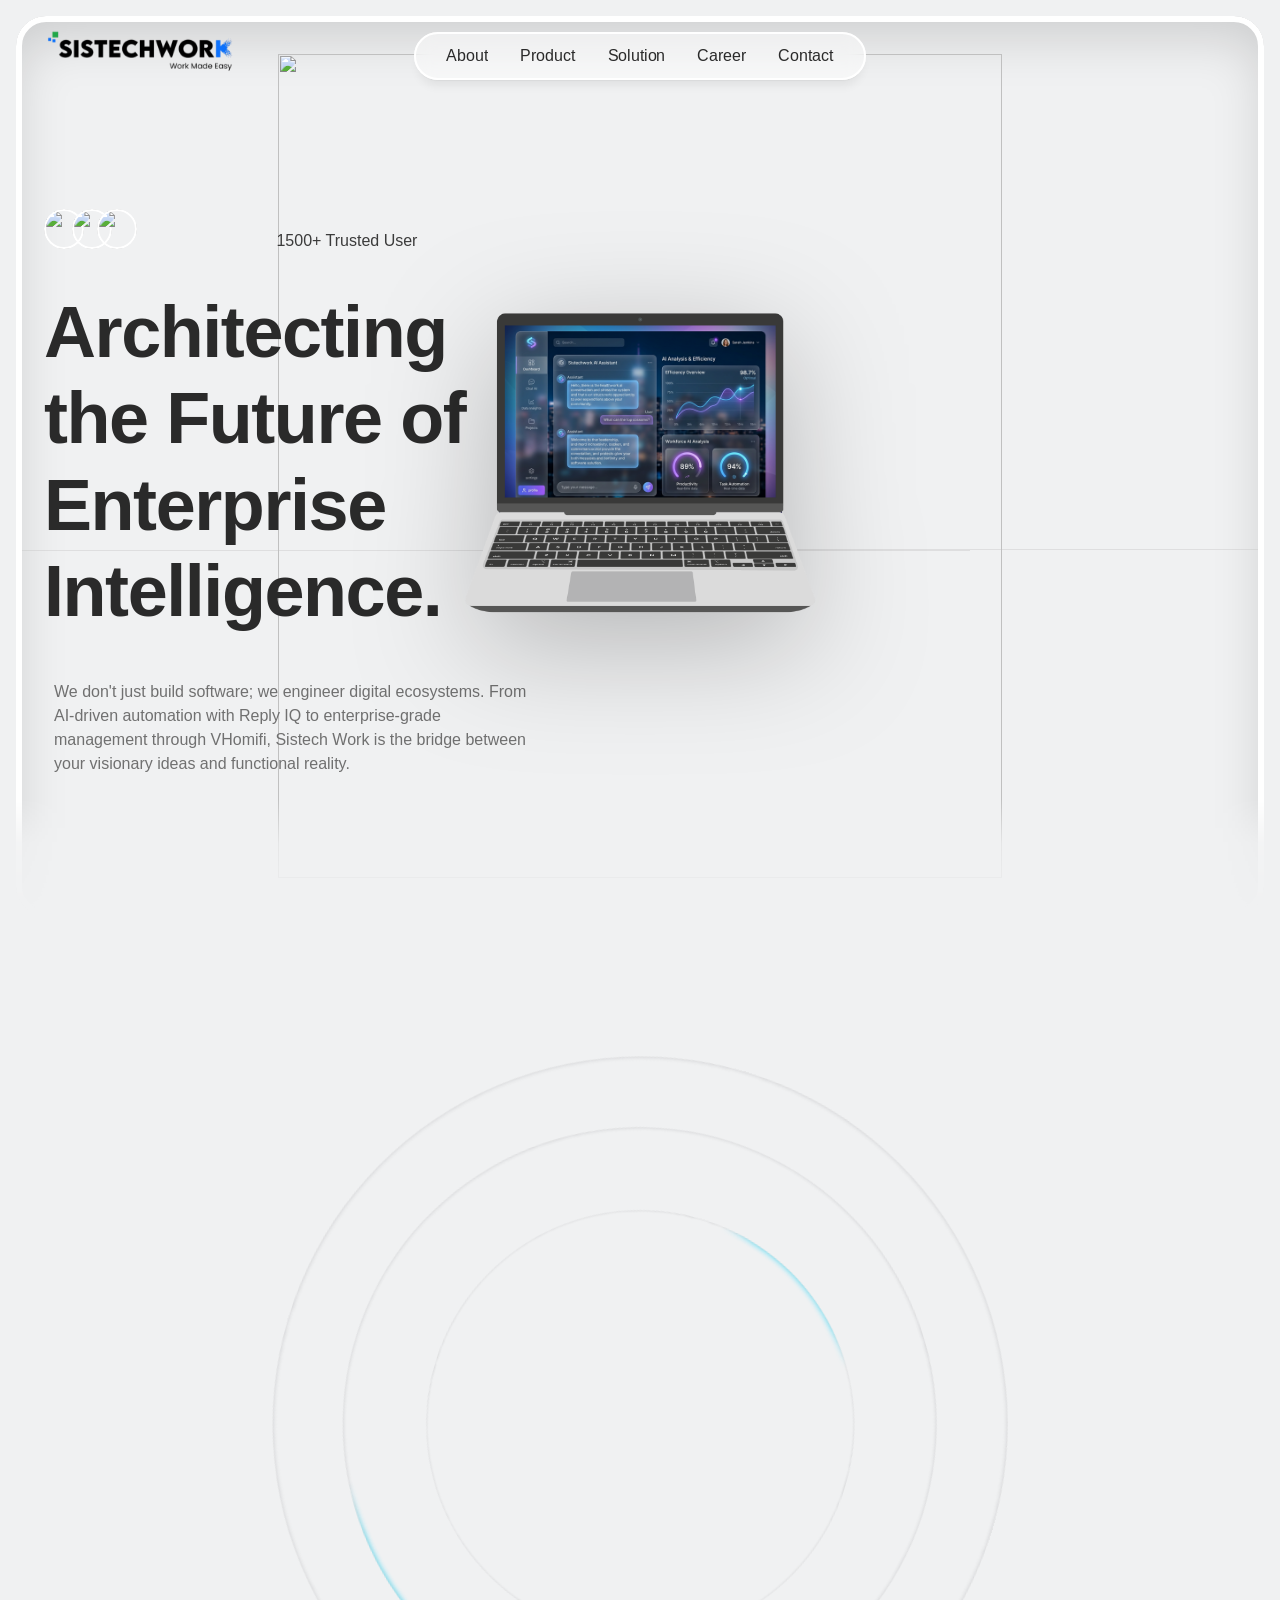
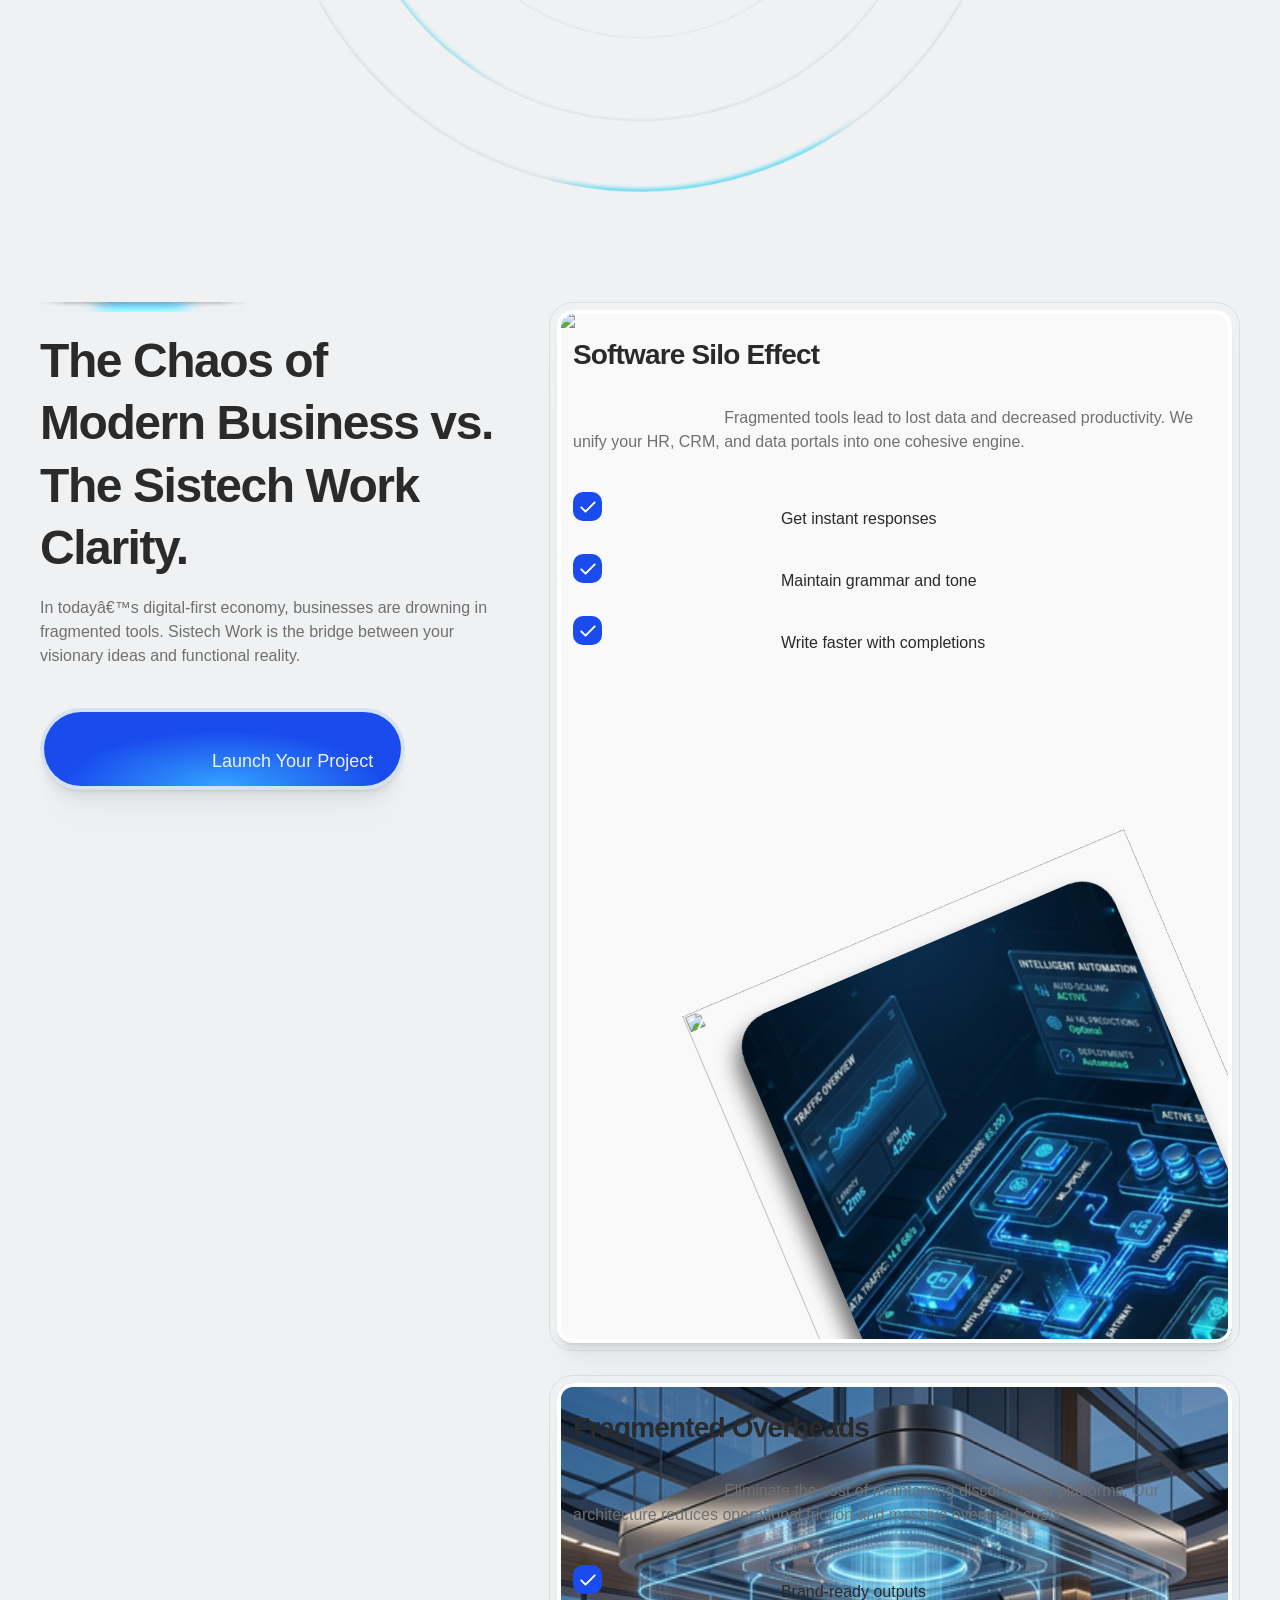
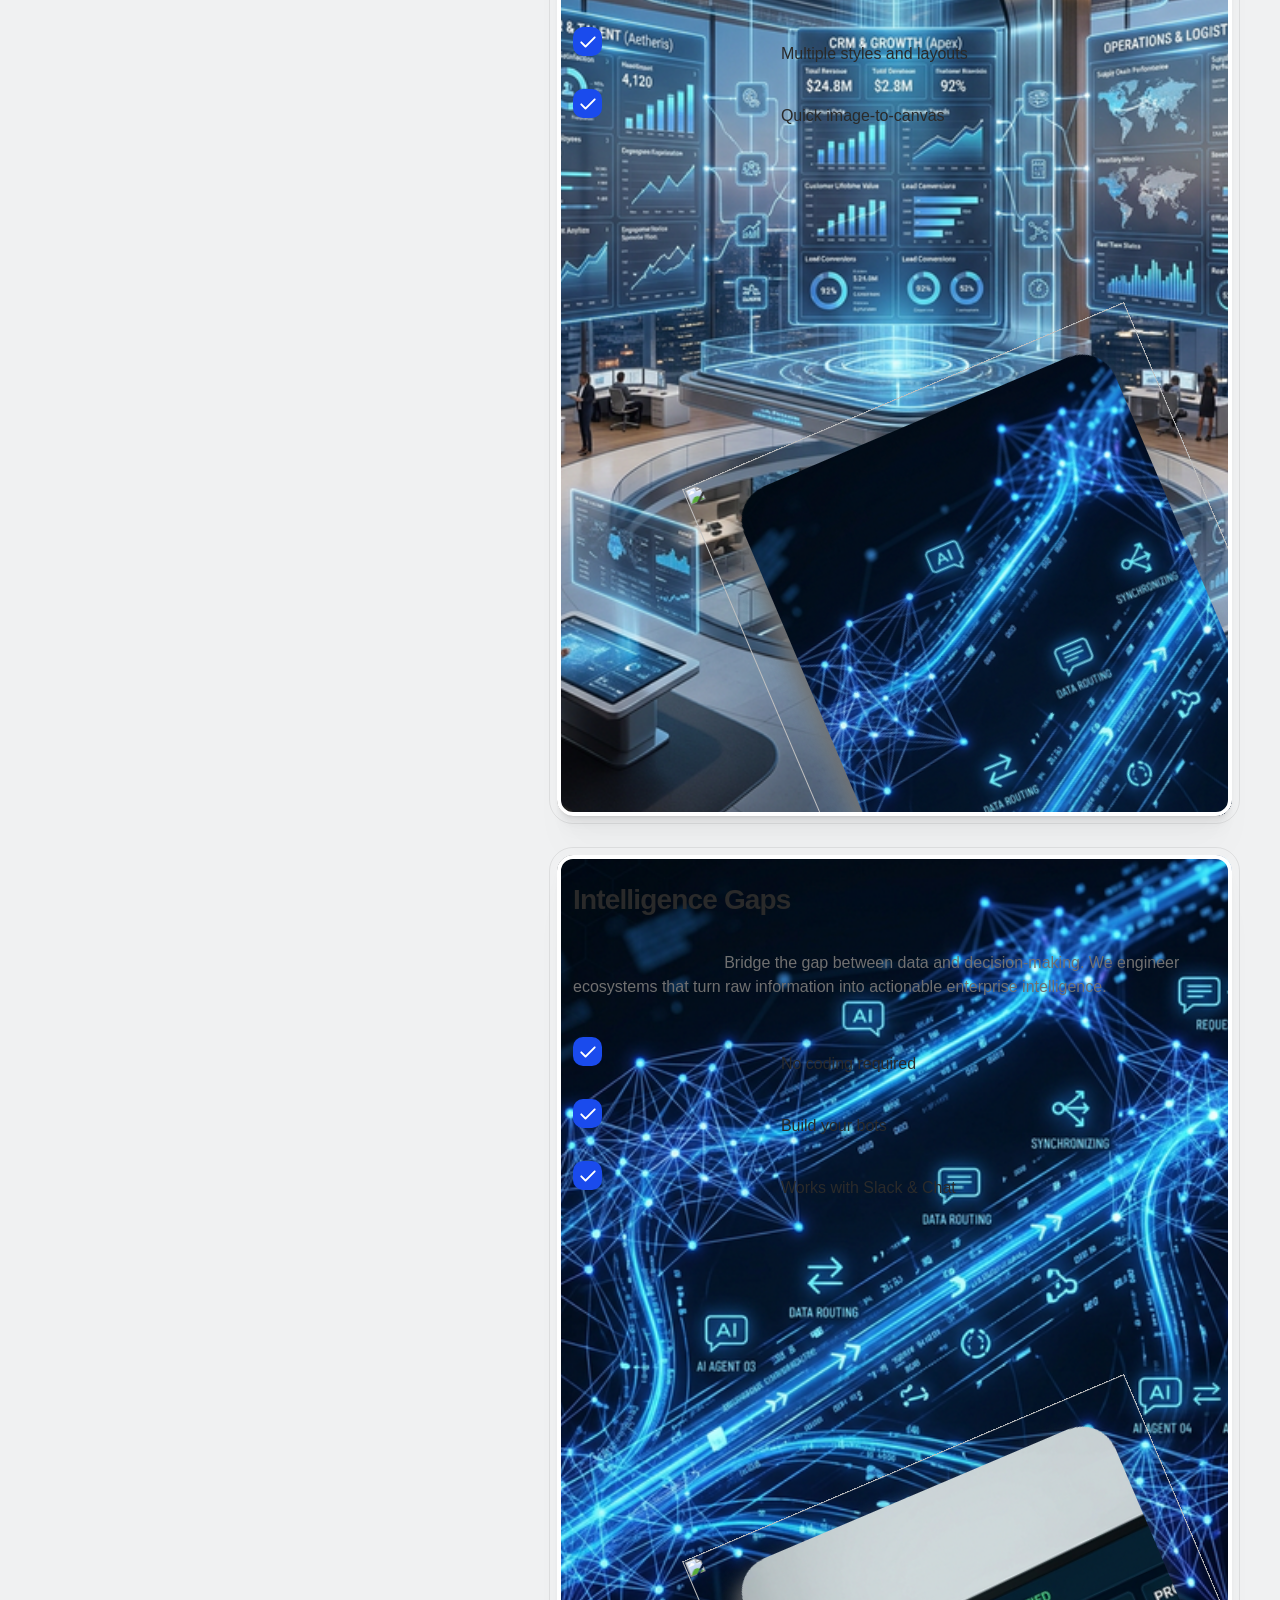
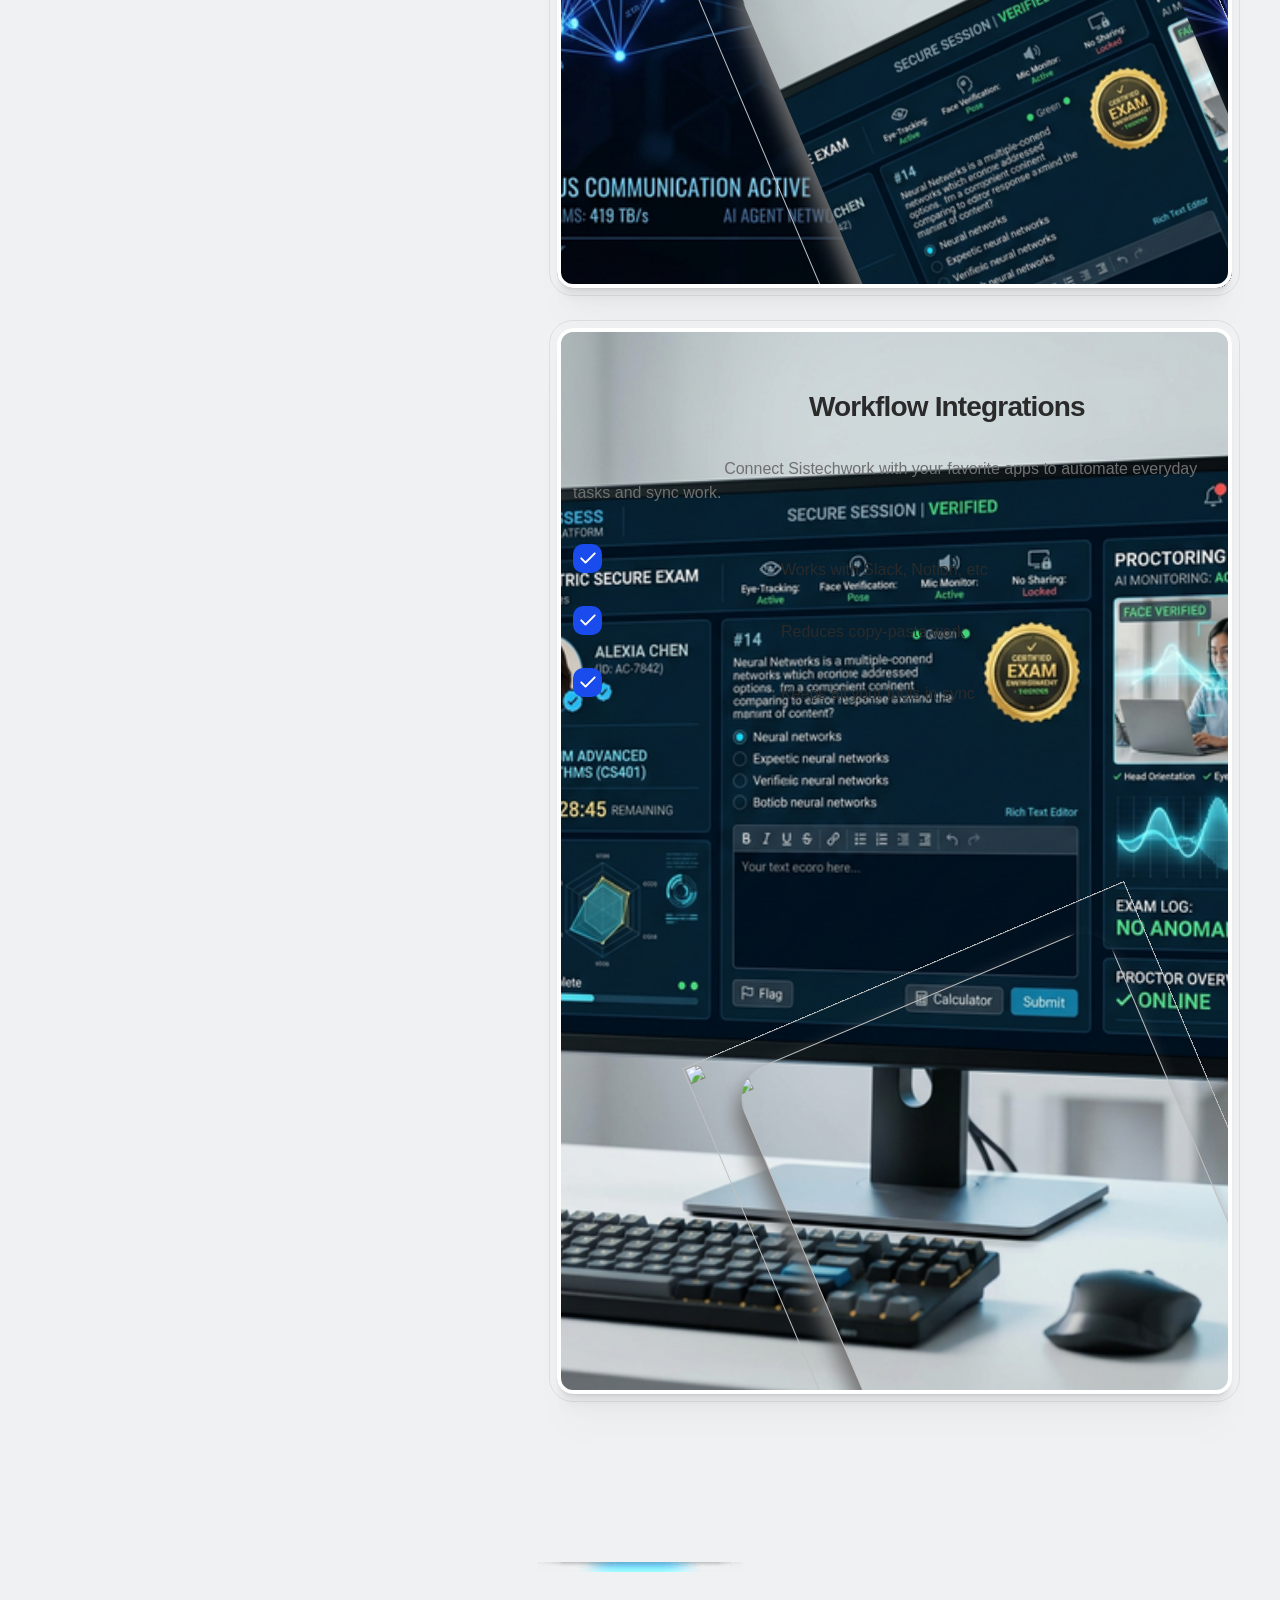
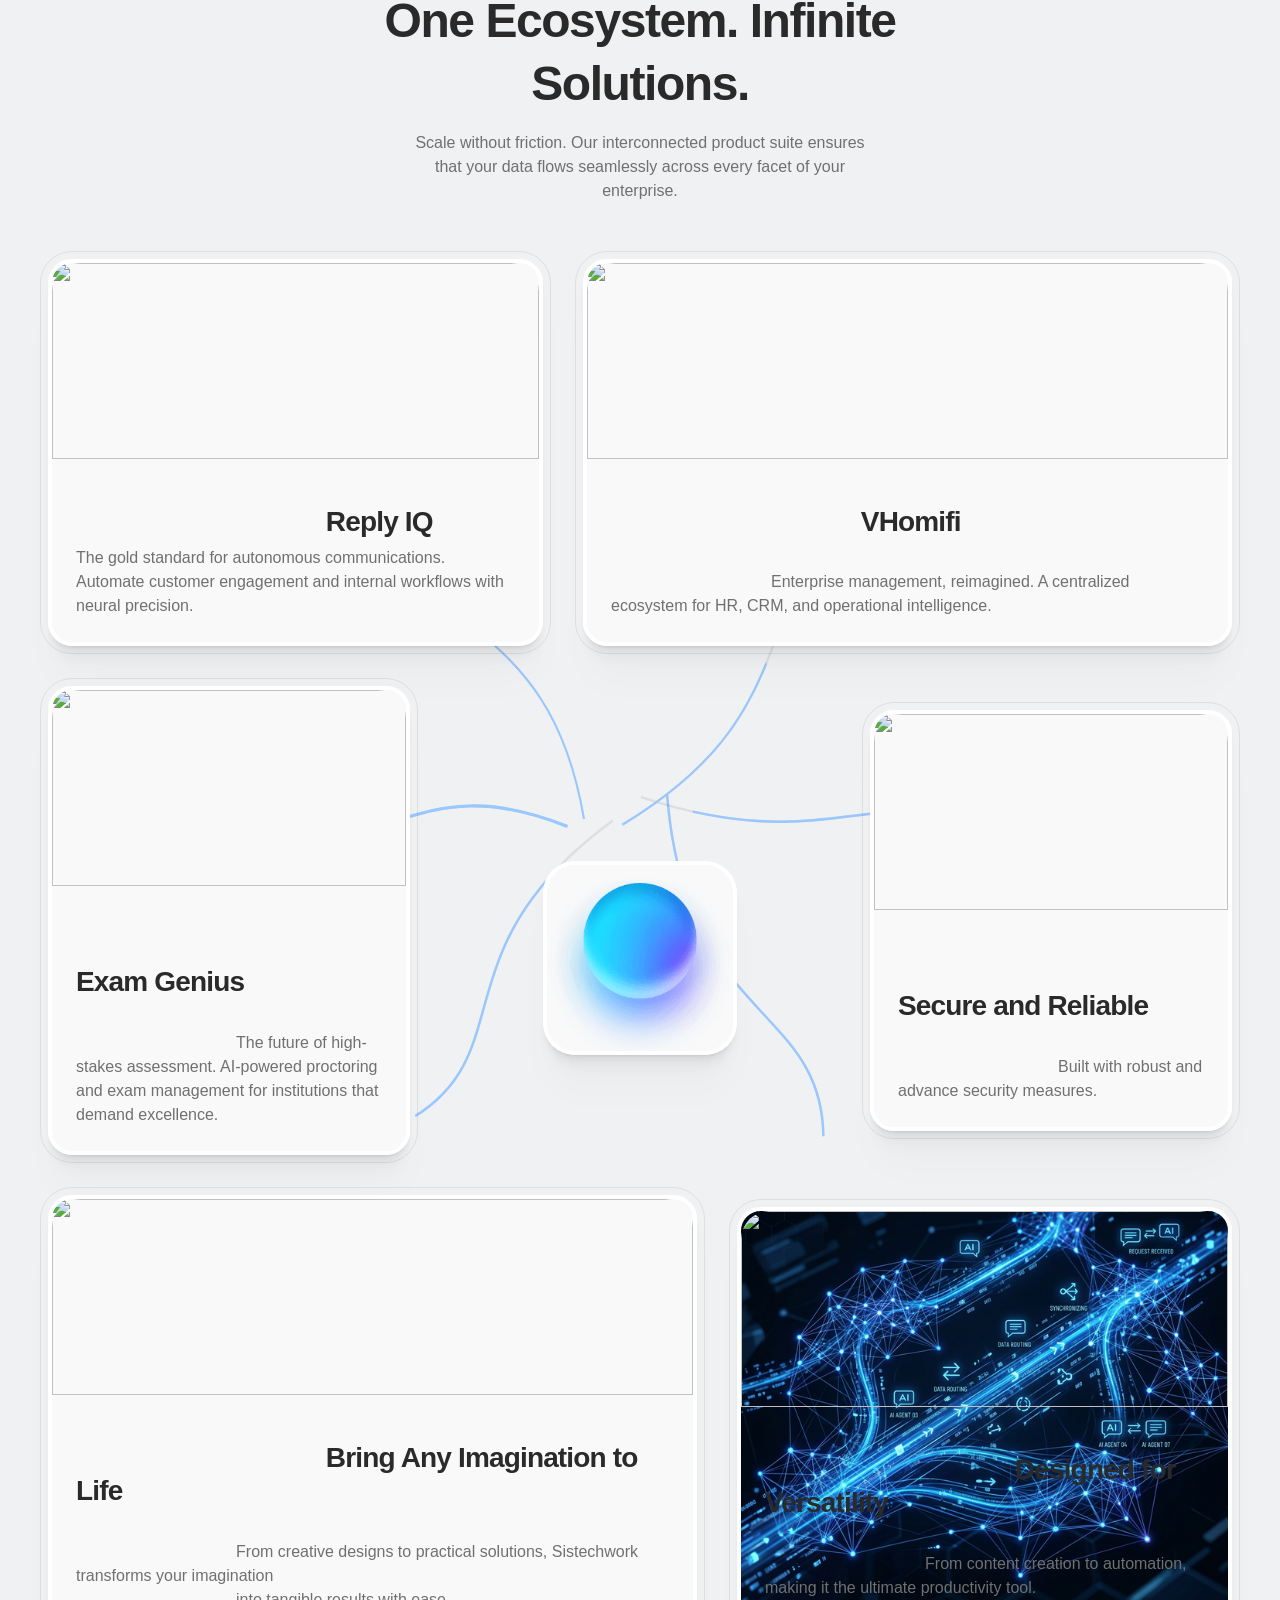
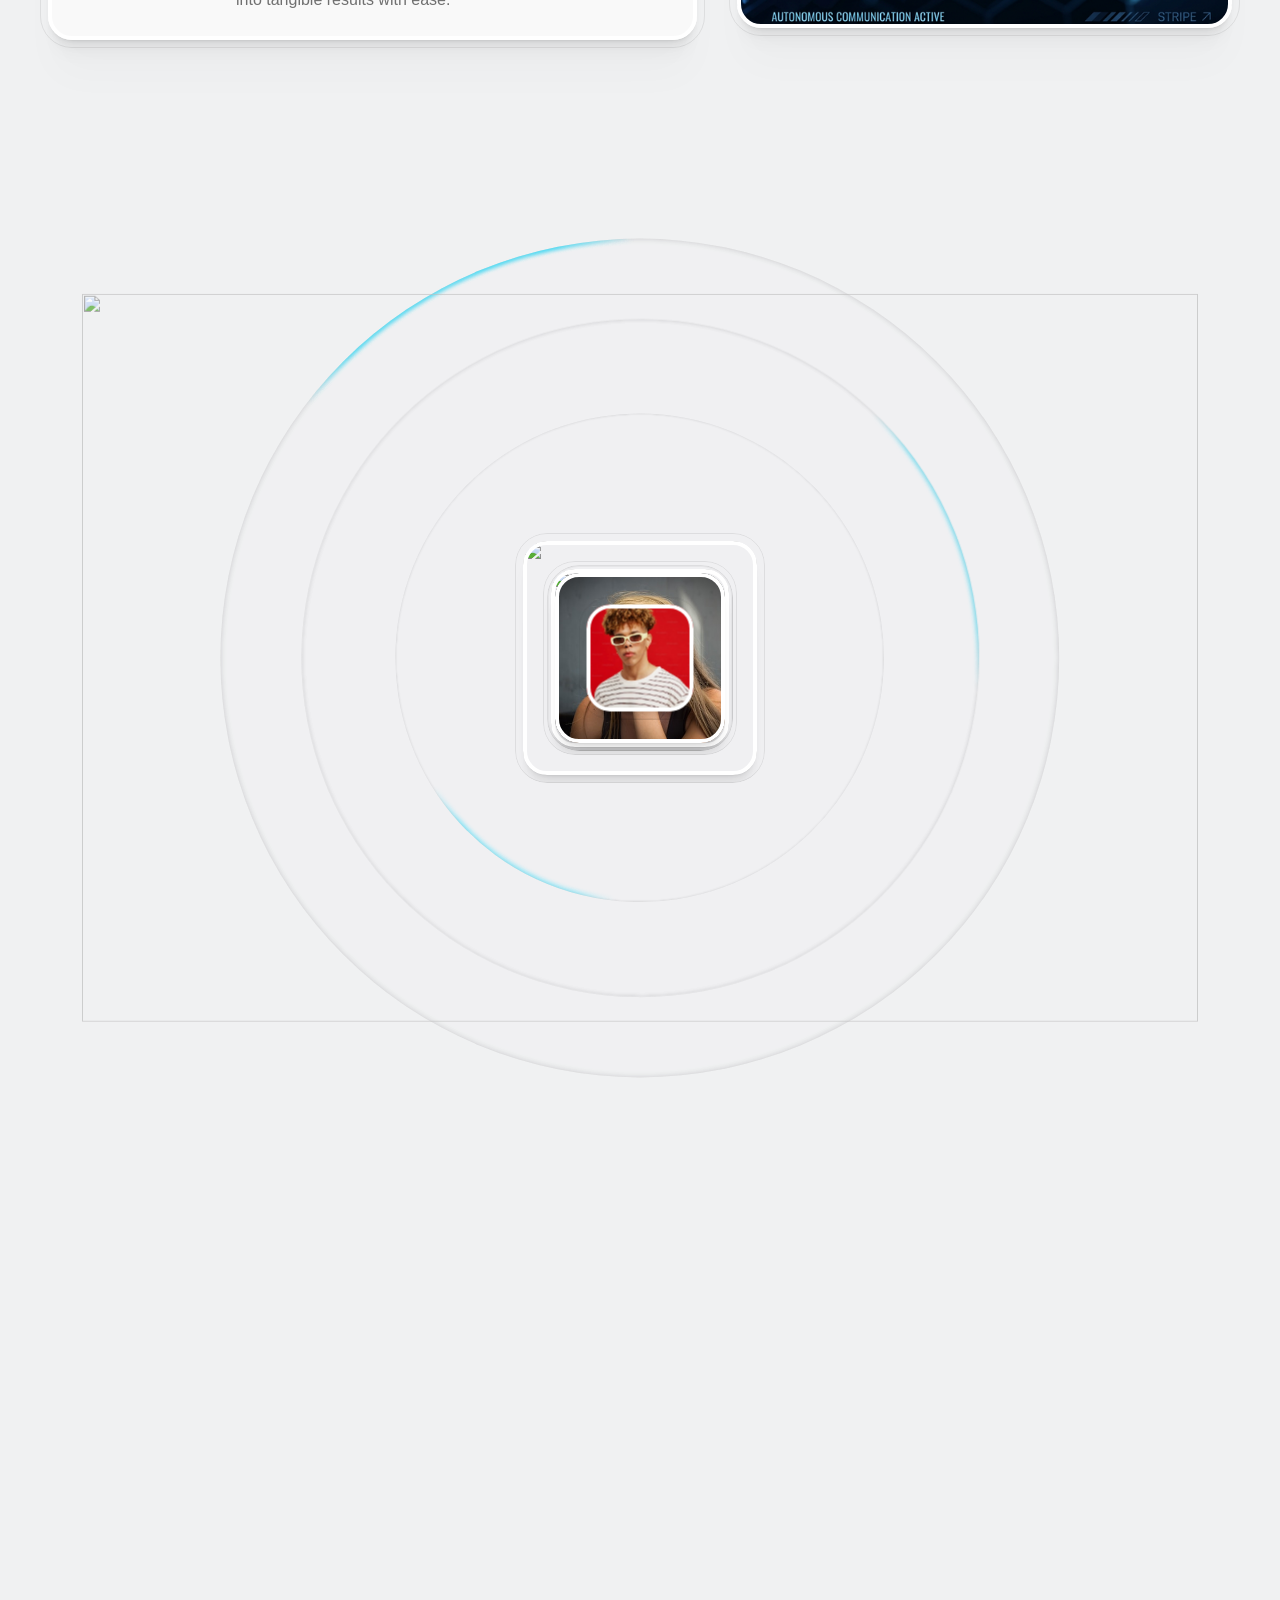
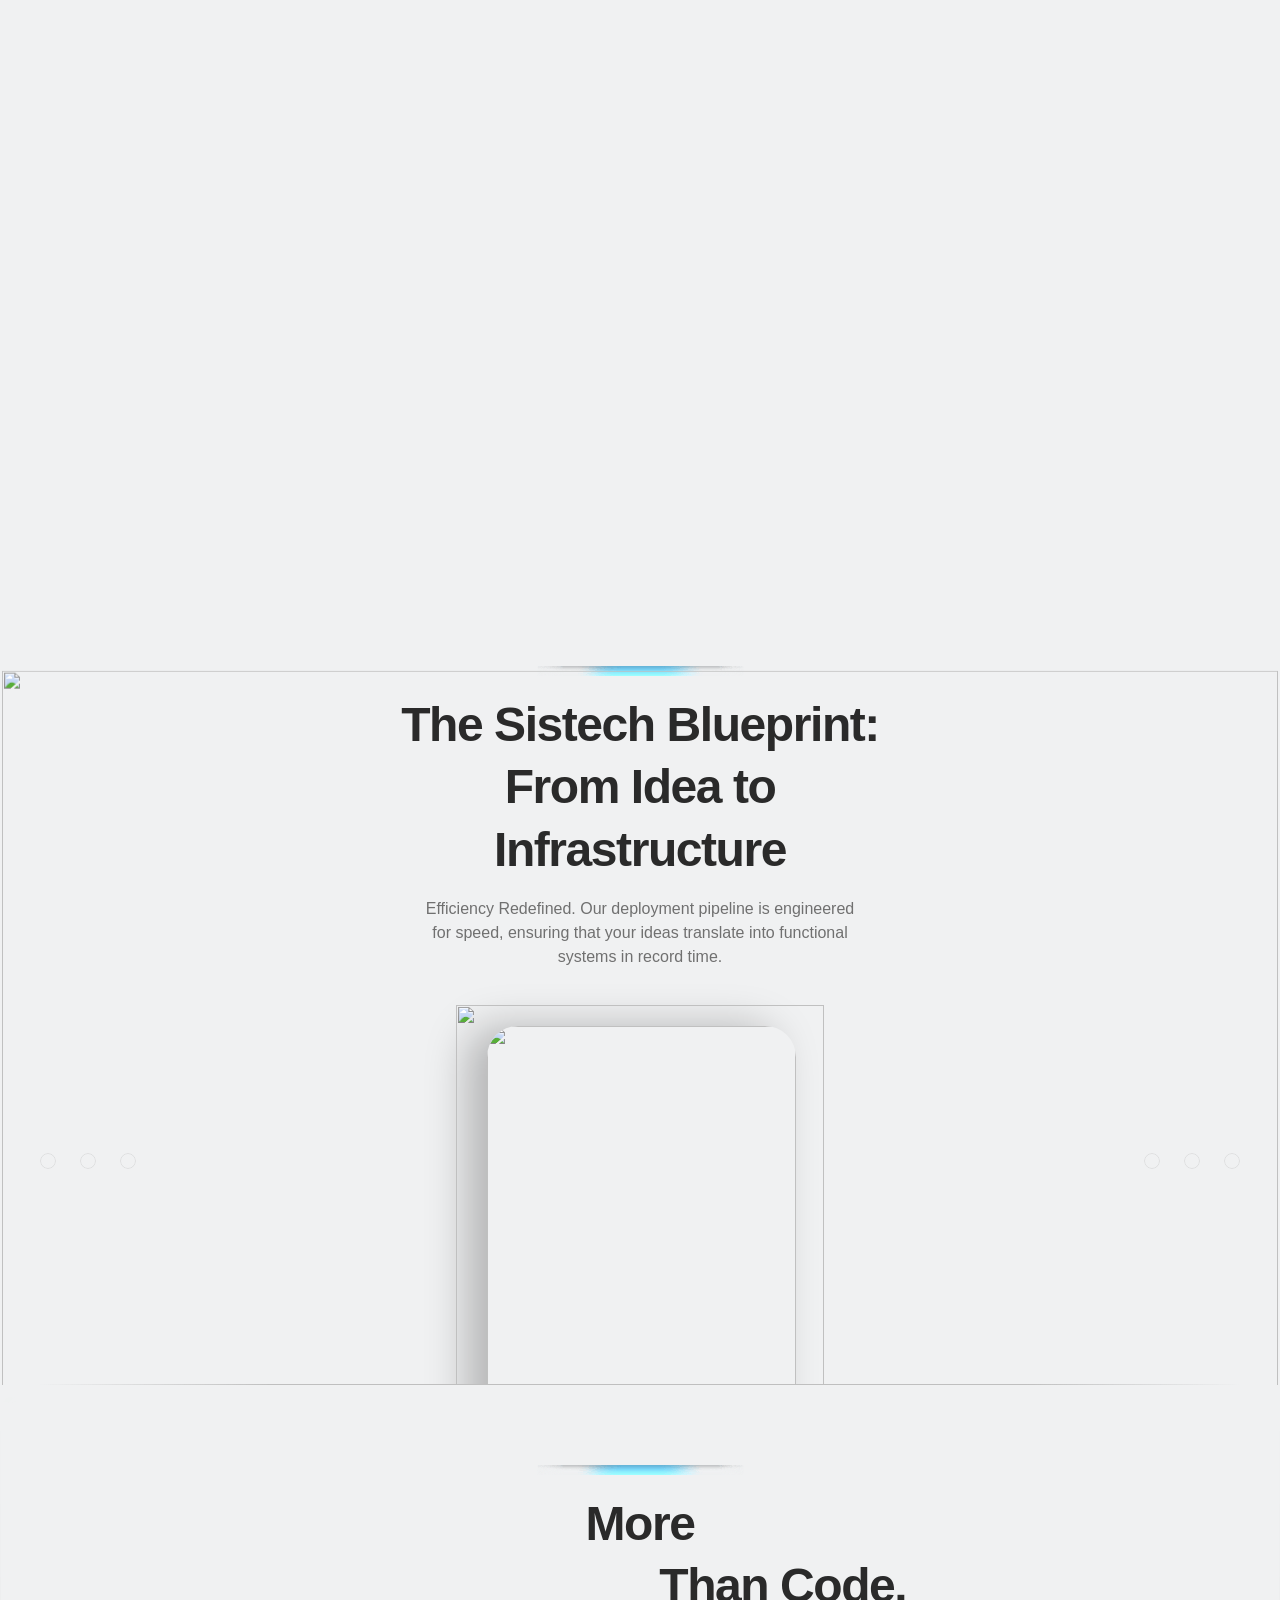
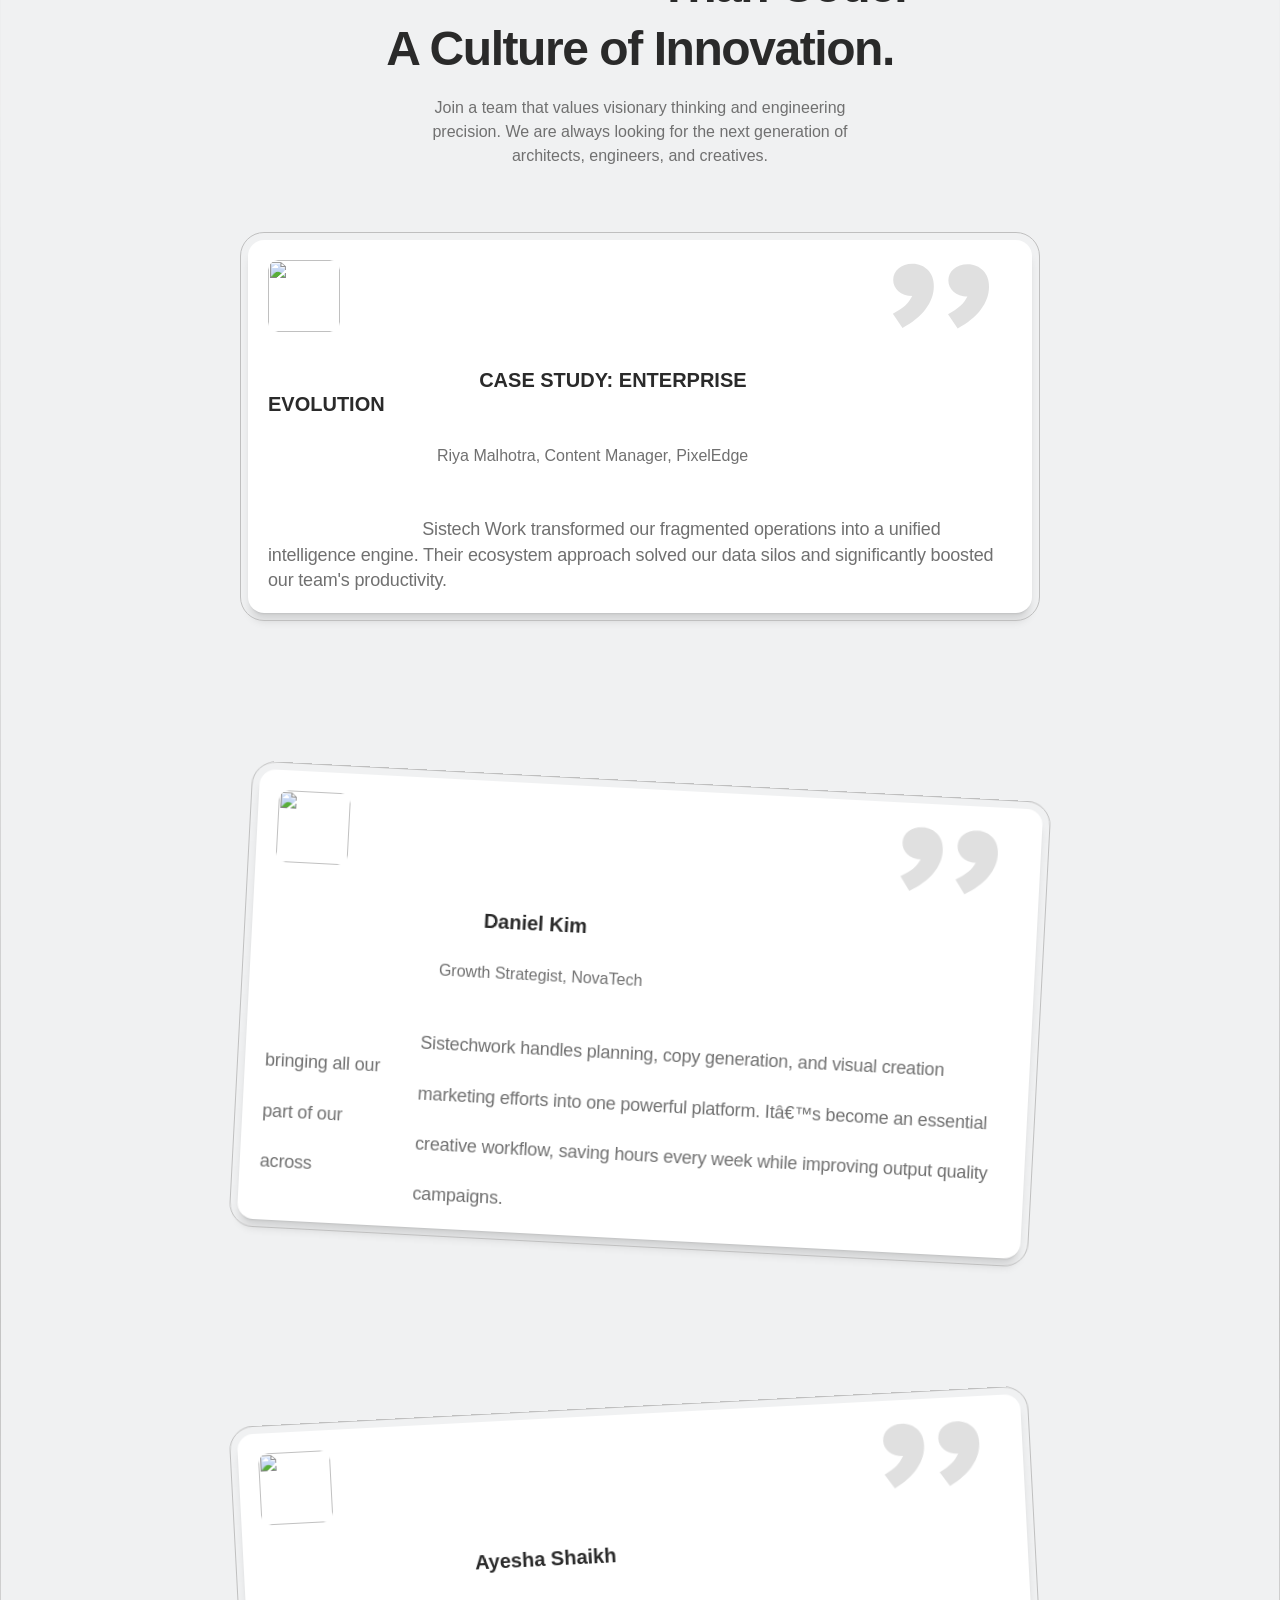
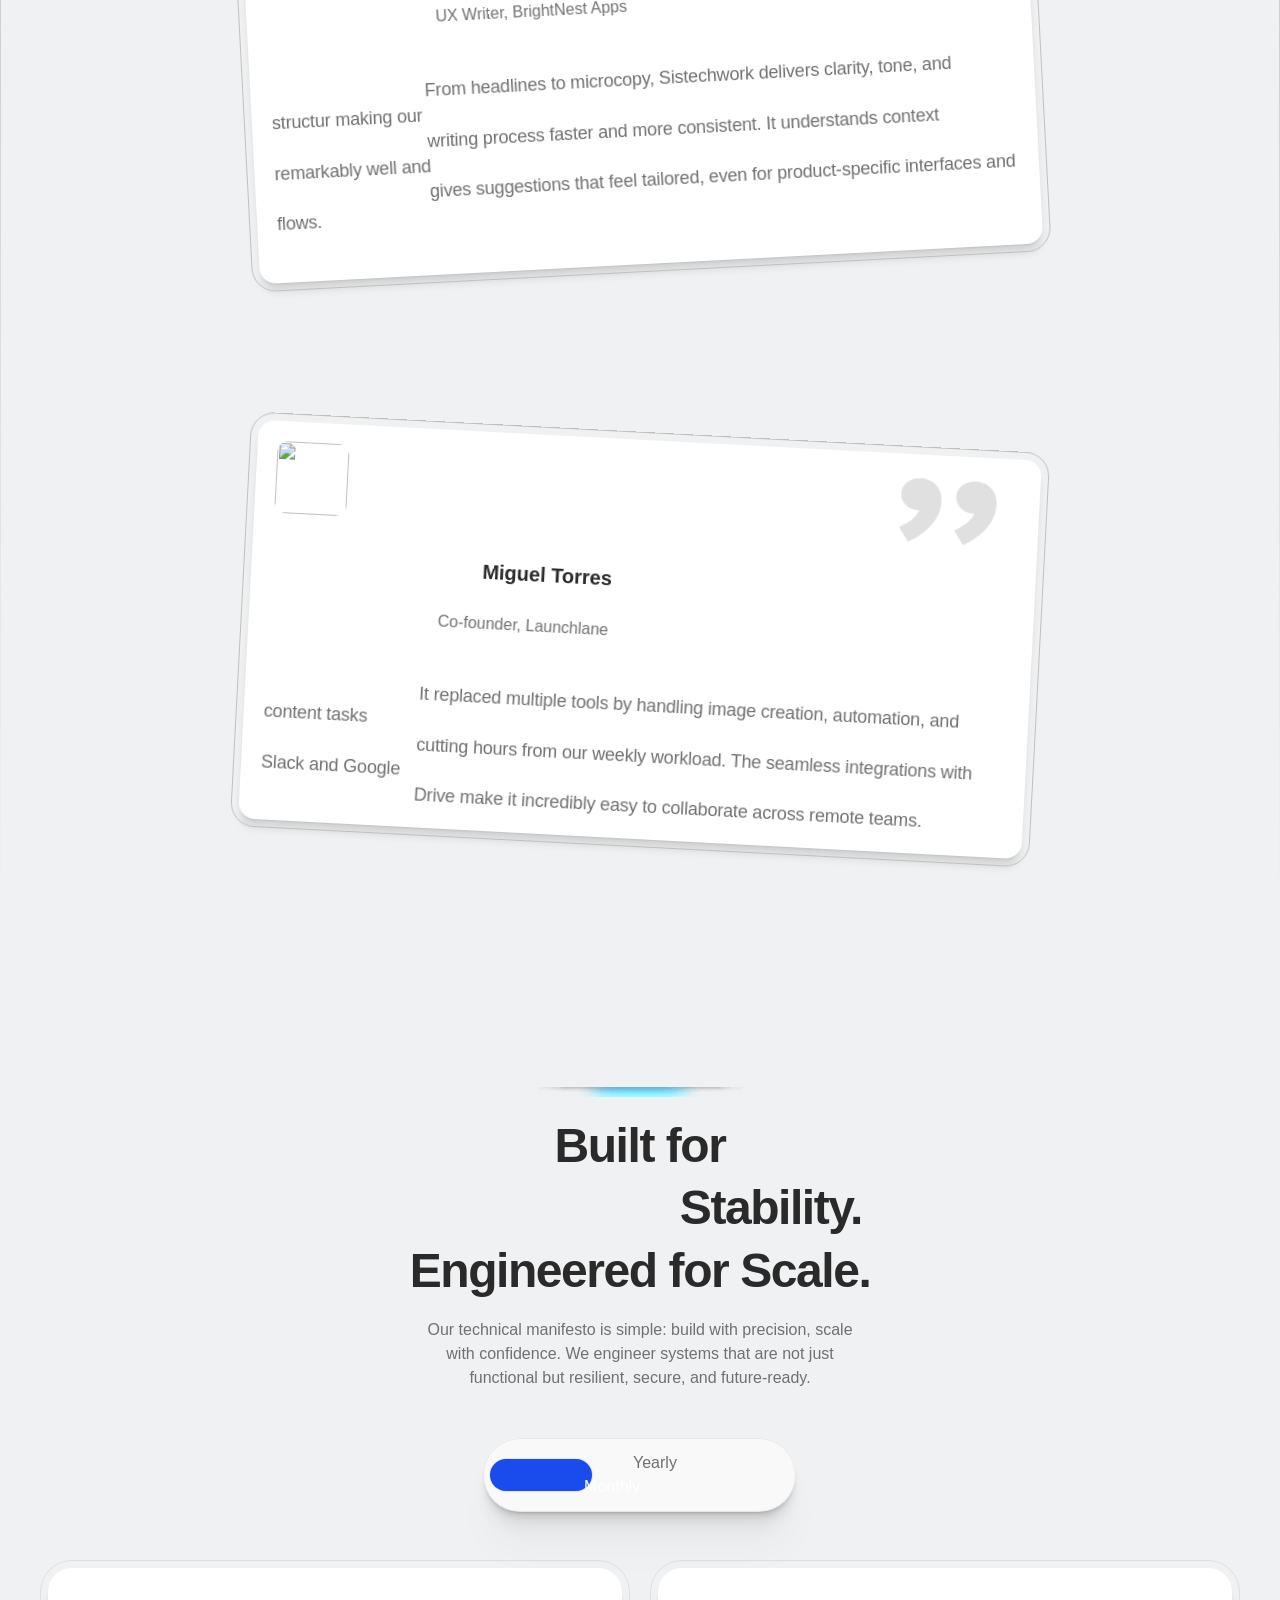
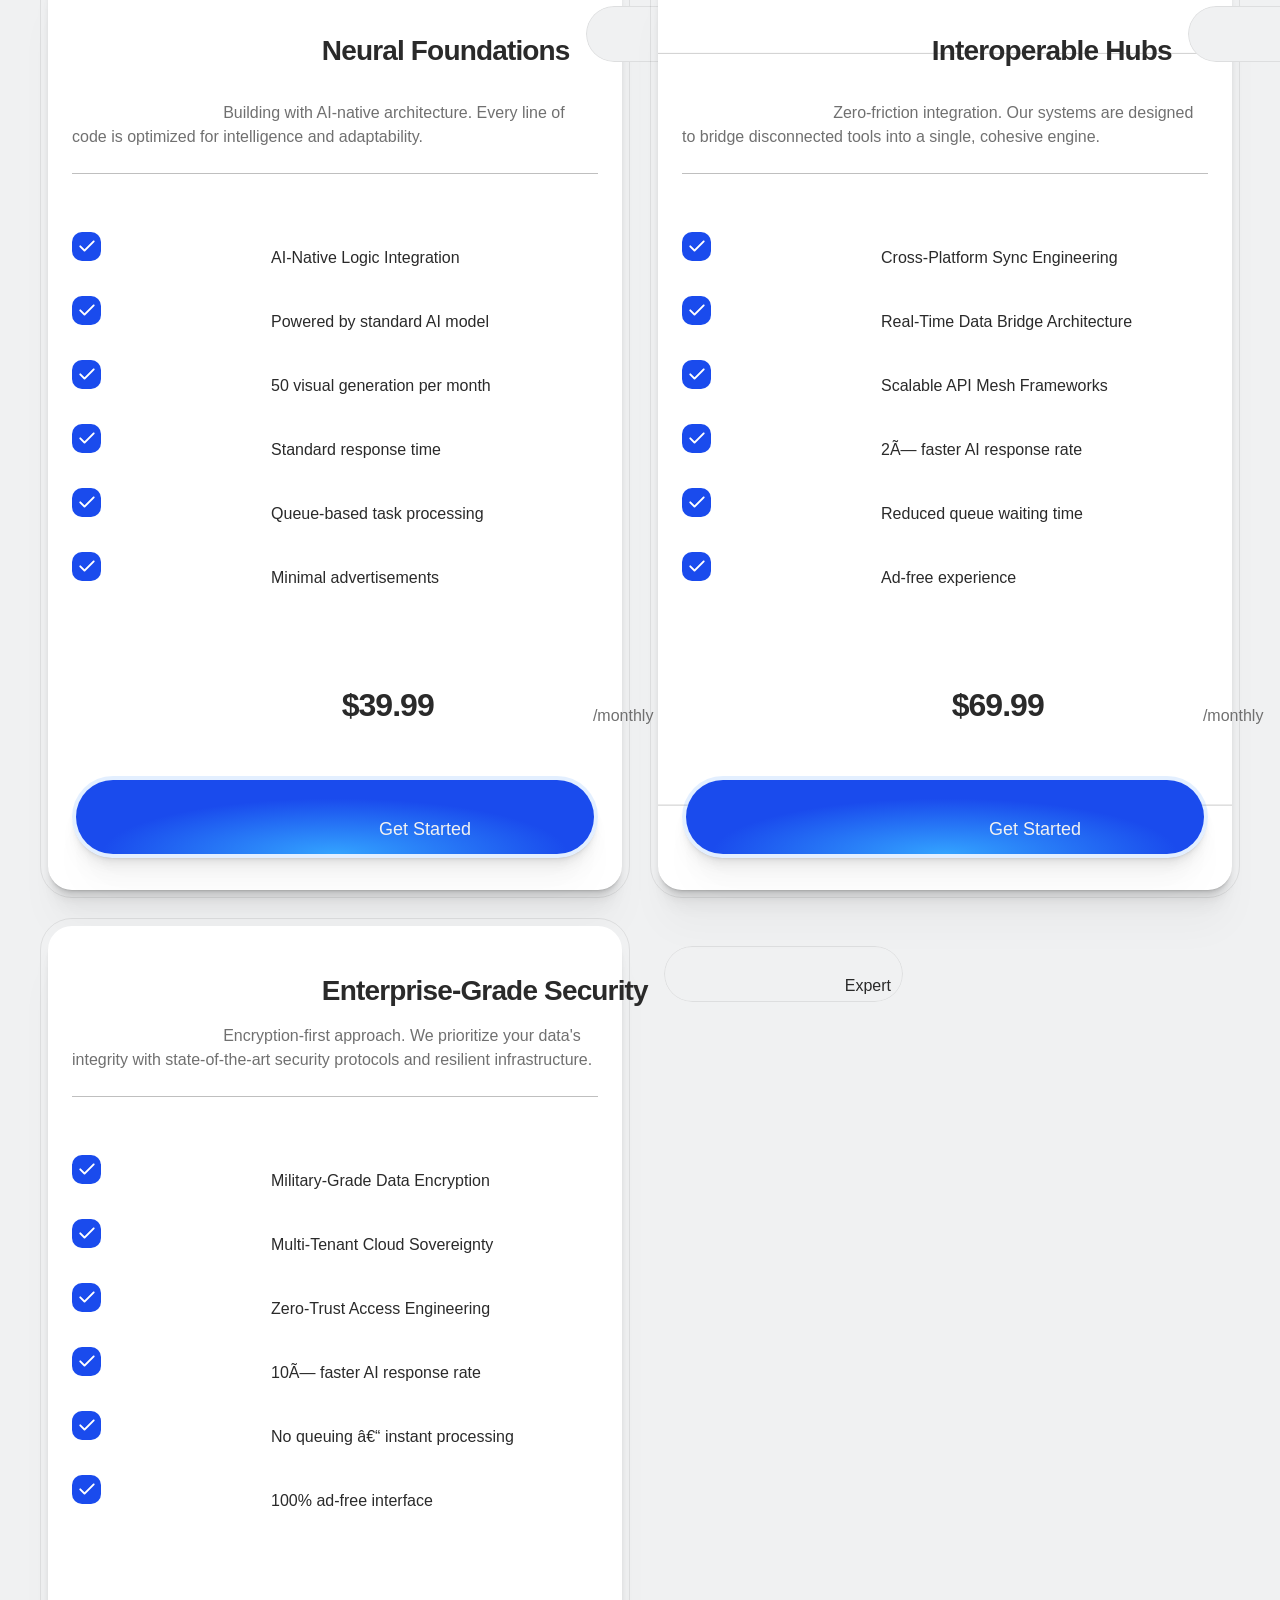
==== commit 5cc78020: "Update homepage with product-specific high-tech assets" ====
--- a/index.html
+++ b/index.html
@@ -1049,8 +1049,8 @@
                                   data-framer-background-image-wrapper="true"><img decoding="auto" loading="lazy"
                                     width="563" height="1218"
                                     sizes="calc(min(max(max((min(max(100vw - 80px, 1px), 1200px) - 48px) * 0.6, 1px) - 16px, 1px) * 0.9771, 480px) / 1.194)"
-                                    srcset="https://framerusercontent.com/images/NkOESbD2zuES76HDZDAaX7jSt0.png 563w"
-                                    src="./assets/images/NkOESbD2zuES76HDZDAaX7jSt0.png" alt=""
+                                    srcset="./assets/images/hero-dashboard.png"
+                                    src="./assets/images/hero-dashboard.png" alt=""
                                     style="display:block;width:100%;height:100%;border-radius:inherit;object-position:center;object-fit:cover">
                                 </div>
                               </figure>
@@ -1073,8 +1073,8 @@
                             data-framer-background-image-wrapper="true"><img decoding="auto" loading="lazy" width="1512"
                               height="1227"
                               sizes="max(max((min(max(100vw - 80px, 1px), 1200px) - 48px) * 0.6, 1px) - 16px, 1px)"
-                              srcset="https://framerusercontent.com/images/5sE7c1qSEO1TmxpfY37lffrdVLQ.png?scale-down-to=512 512w,https://framerusercontent.com/images/5sE7c1qSEO1TmxpfY37lffrdVLQ.png?scale-down-to=1024 1024w,https://framerusercontent.com/images/5sE7c1qSEO1TmxpfY37lffrdVLQ.png 1512w"
-                              src="./assets/images/5sE7c1qSEO1TmxpfY37lffrdVLQ.png" alt=""
+                              srcset="./assets/images/vhomifi.png"
+                              src="./assets/images/vhomifi.png" alt=""
                               style="display:block;width:100%;height:100%;border-radius:inherit;object-position:center;object-fit:cover">
                           </div>
                           <div class="framer-1ff77ud" data-framer-name="Text" style="opacity: 1;">
@@ -1200,8 +1200,8 @@
                                   data-framer-background-image-wrapper="true"><img decoding="auto" loading="lazy"
                                     width="563" height="1218"
                                     sizes="calc(min(max(max((min(max(100vw - 80px, 1px), 1200px) - 48px) * 0.6, 1px) - 16px, 1px) * 0.9771, 480px) / 1.194)"
-                                    srcset="https://framerusercontent.com/images/NDHE7JF6PL0j3u9Iq5XDKjOVXU.png 563w"
-                                    src="./assets/images/NDHE7JF6PL0j3u9Iq5XDKjOVXU.png" alt=""
+                                    srcset="./assets/images/reply-iq.png"
+                                    src="./assets/images/reply-iq.png" alt=""
                                     style="display:block;width:100%;height:100%;border-radius:inherit;object-position:center;object-fit:cover">
                                 </div>
                               </figure>
@@ -1224,8 +1224,8 @@
                             data-framer-background-image-wrapper="true"><img decoding="auto" loading="lazy" width="1512"
                               height="1227"
                               sizes="max(max((min(max(100vw - 80px, 1px), 1200px) - 48px) * 0.6, 1px) - 16px, 1px)"
-                              srcset="https://framerusercontent.com/images/5sE7c1qSEO1TmxpfY37lffrdVLQ.png?scale-down-to=512 512w,https://framerusercontent.com/images/5sE7c1qSEO1TmxpfY37lffrdVLQ.png?scale-down-to=1024 1024w,https://framerusercontent.com/images/5sE7c1qSEO1TmxpfY37lffrdVLQ.png 1512w"
-                              src="./assets/images/5sE7c1qSEO1TmxpfY37lffrdVLQ.png" alt=""
+                              srcset="./assets/images/reply-iq.png"
+                              src="./assets/images/reply-iq.png" alt=""
                               style="display:block;width:100%;height:100%;border-radius:inherit;object-position:center;object-fit:cover">
                           </div>
                           <div class="framer-1ff77ud" data-framer-name="Text" style="opacity: 1;">
@@ -1351,8 +1351,8 @@
                                   data-framer-background-image-wrapper="true"><img decoding="auto" loading="lazy"
                                     width="563" height="1218"
                                     sizes="calc(min(max(max((min(max(100vw - 80px, 1px), 1200px) - 48px) * 0.6, 1px) - 16px, 1px) * 0.9771, 480px) / 1.194)"
-                                    srcset="https://framerusercontent.com/images/kXlmFpPuiOsw9k5iW2X9gES8U8.png 563w"
-                                    src="./assets/images/kXlmFpPuiOsw9k5iW2X9gES8U8(1).png" alt=""
+                                    srcset="./assets/images/exam-genius.png"
+                                    src="./assets/images/exam-genius.png" alt=""
                                     style="display:block;width:100%;height:100%;border-radius:inherit;object-position:center;object-fit:cover">
                                 </div>
                               </figure>
@@ -1375,8 +1375,8 @@
                             data-framer-background-image-wrapper="true"><img decoding="auto" loading="lazy" width="1512"
                               height="1227"
                               sizes="max(max((min(max(100vw - 80px, 1px), 1200px) - 48px) * 0.6, 1px) - 16px, 1px)"
-                              srcset="https://framerusercontent.com/images/5sE7c1qSEO1TmxpfY37lffrdVLQ.png?scale-down-to=512 512w,https://framerusercontent.com/images/5sE7c1qSEO1TmxpfY37lffrdVLQ.png?scale-down-to=1024 1024w,https://framerusercontent.com/images/5sE7c1qSEO1TmxpfY37lffrdVLQ.png 1512w"
-                              src="./assets/images/5sE7c1qSEO1TmxpfY37lffrdVLQ.png" alt=""
+                              srcset="./assets/images/exam-genius.png"
+                              src="./assets/images/exam-genius.png" alt=""
                               style="display:block;width:100%;height:100%;border-radius:inherit;object-position:center;object-fit:cover">
                           </div>
                           <div class="framer-1ff77ud" data-framer-name="Text" style="opacity: 1;">
@@ -1808,8 +1808,8 @@
                                 data-framer-background-image-wrapper="true"><img decoding="auto" loading="lazy"
                                   width="1512" height="1227"
                                   sizes="max(max((min(max(100vw - 80px, 1px), 1200px) - 24px) / 2.3, 1px) - 16px, 1px)"
-                                  srcset="https://framerusercontent.com/images/5sE7c1qSEO1TmxpfY37lffrdVLQ.png?scale-down-to=512 512w,https://framerusercontent.com/images/5sE7c1qSEO1TmxpfY37lffrdVLQ.png?scale-down-to=1024 1024w,https://framerusercontent.com/images/5sE7c1qSEO1TmxpfY37lffrdVLQ.png 1512w"
-                                  src="./assets/images/5sE7c1qSEO1TmxpfY37lffrdVLQ.png" alt=""
+                                  srcset="./assets/images/reply-iq.png"
+                                  src="./assets/images/reply-iq.png" alt=""
                                   style="display:block;width:100%;height:100%;border-radius:inherit;object-position:center;object-fit:cover">
                               </div>
                               <div class="framer-726le9" data-framer-name="Empty" style="opacity: 1;"></div>
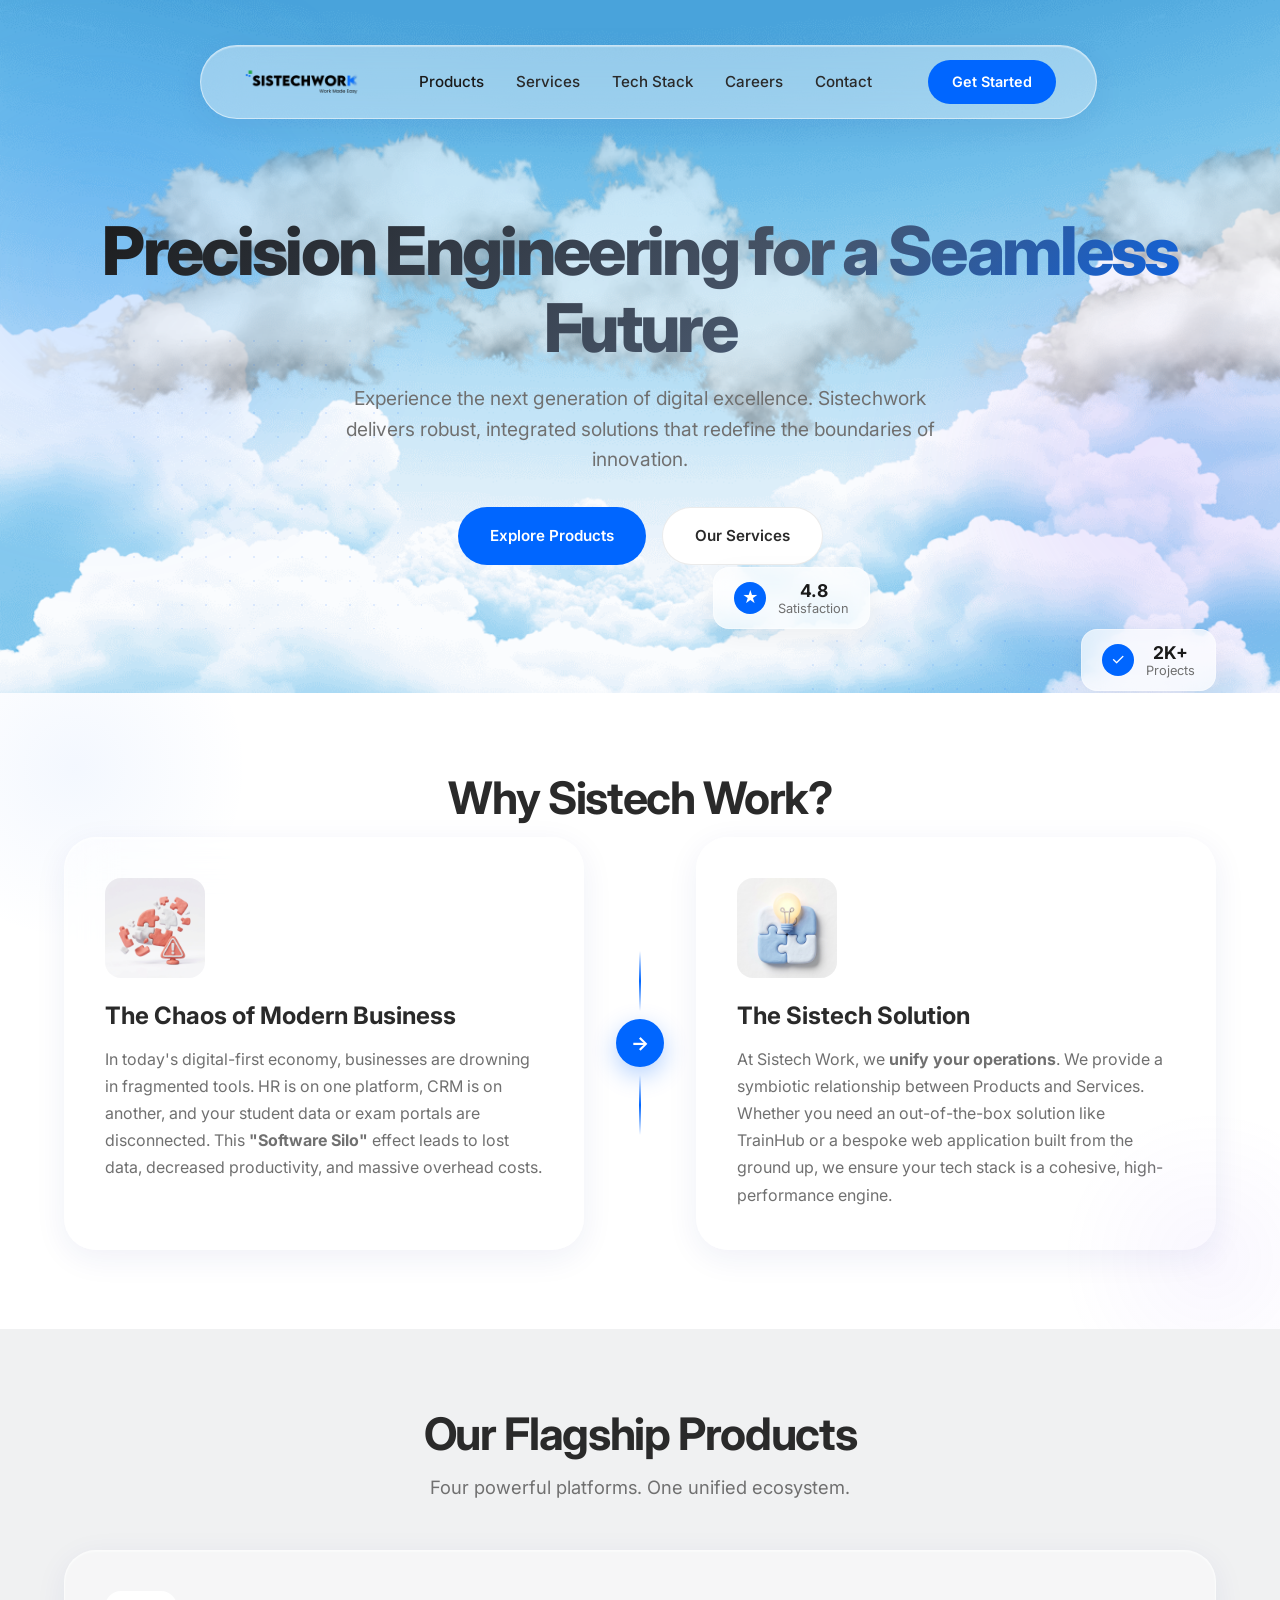
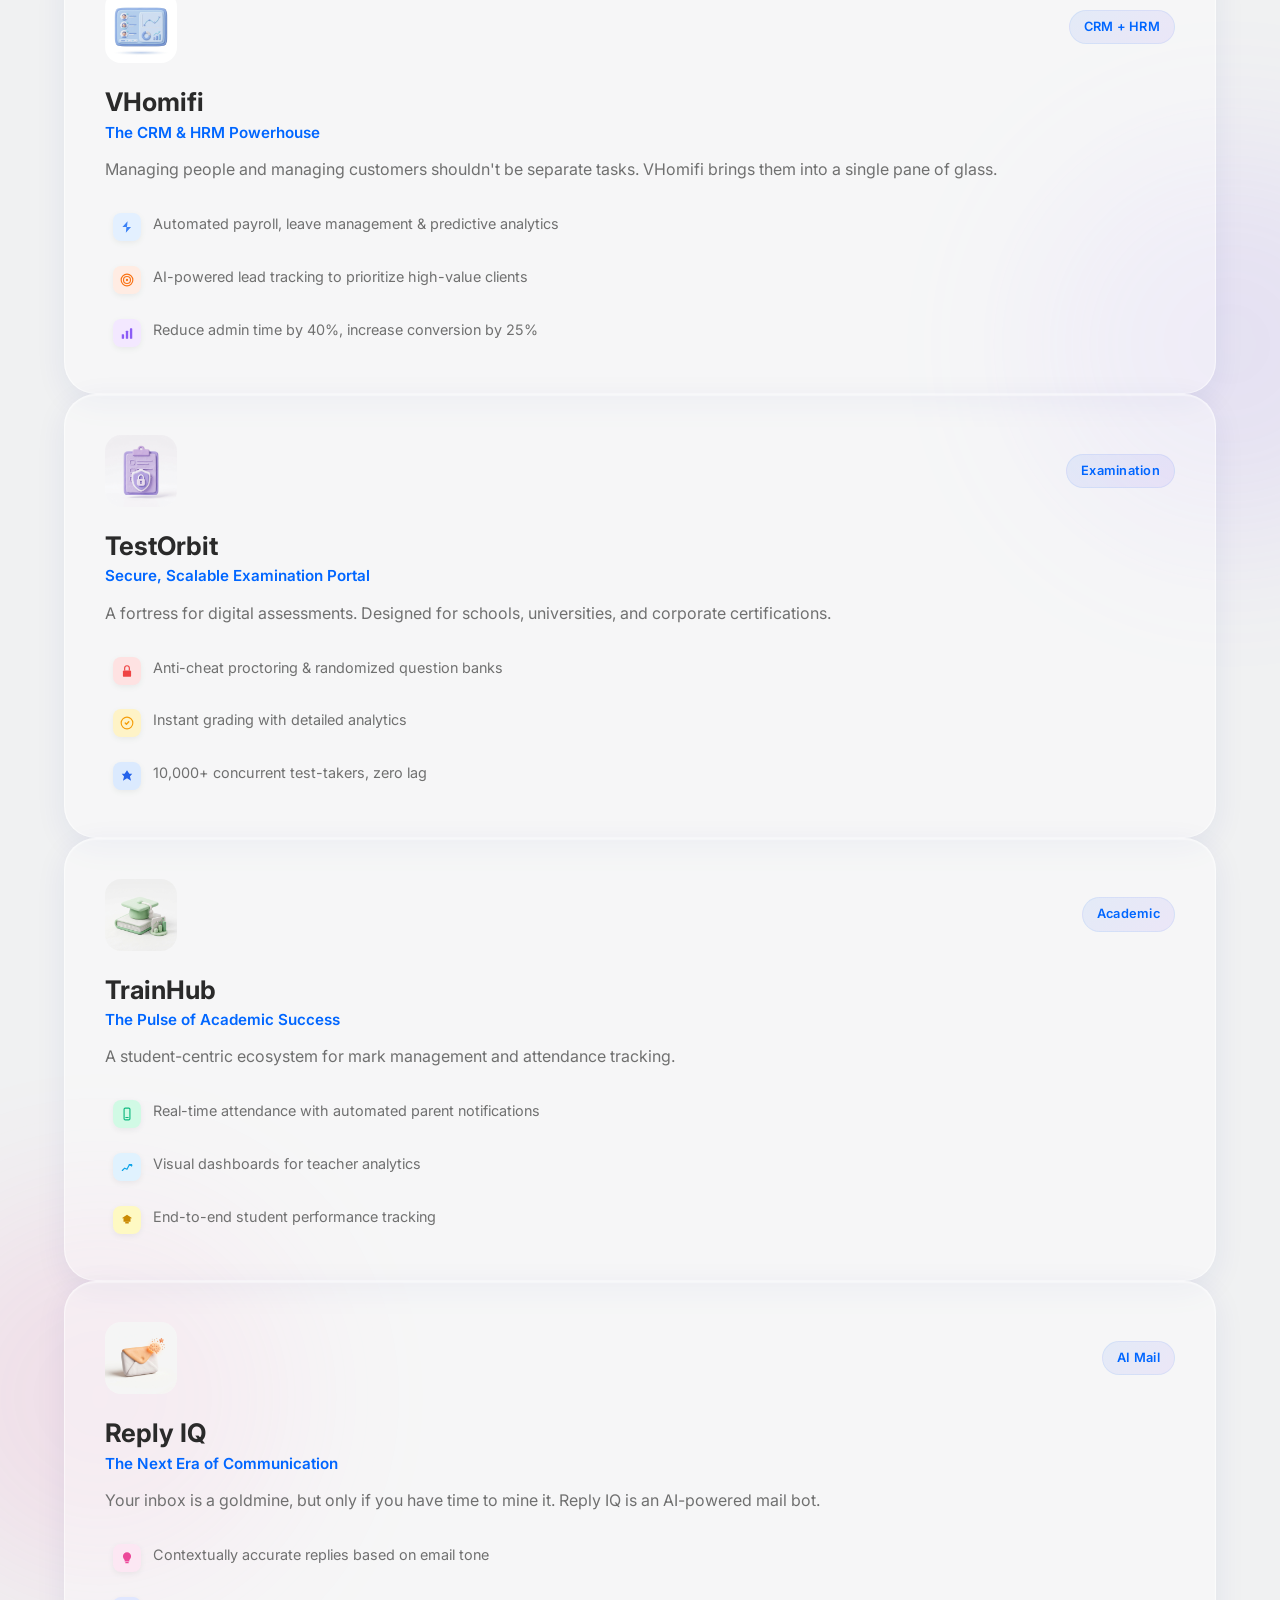
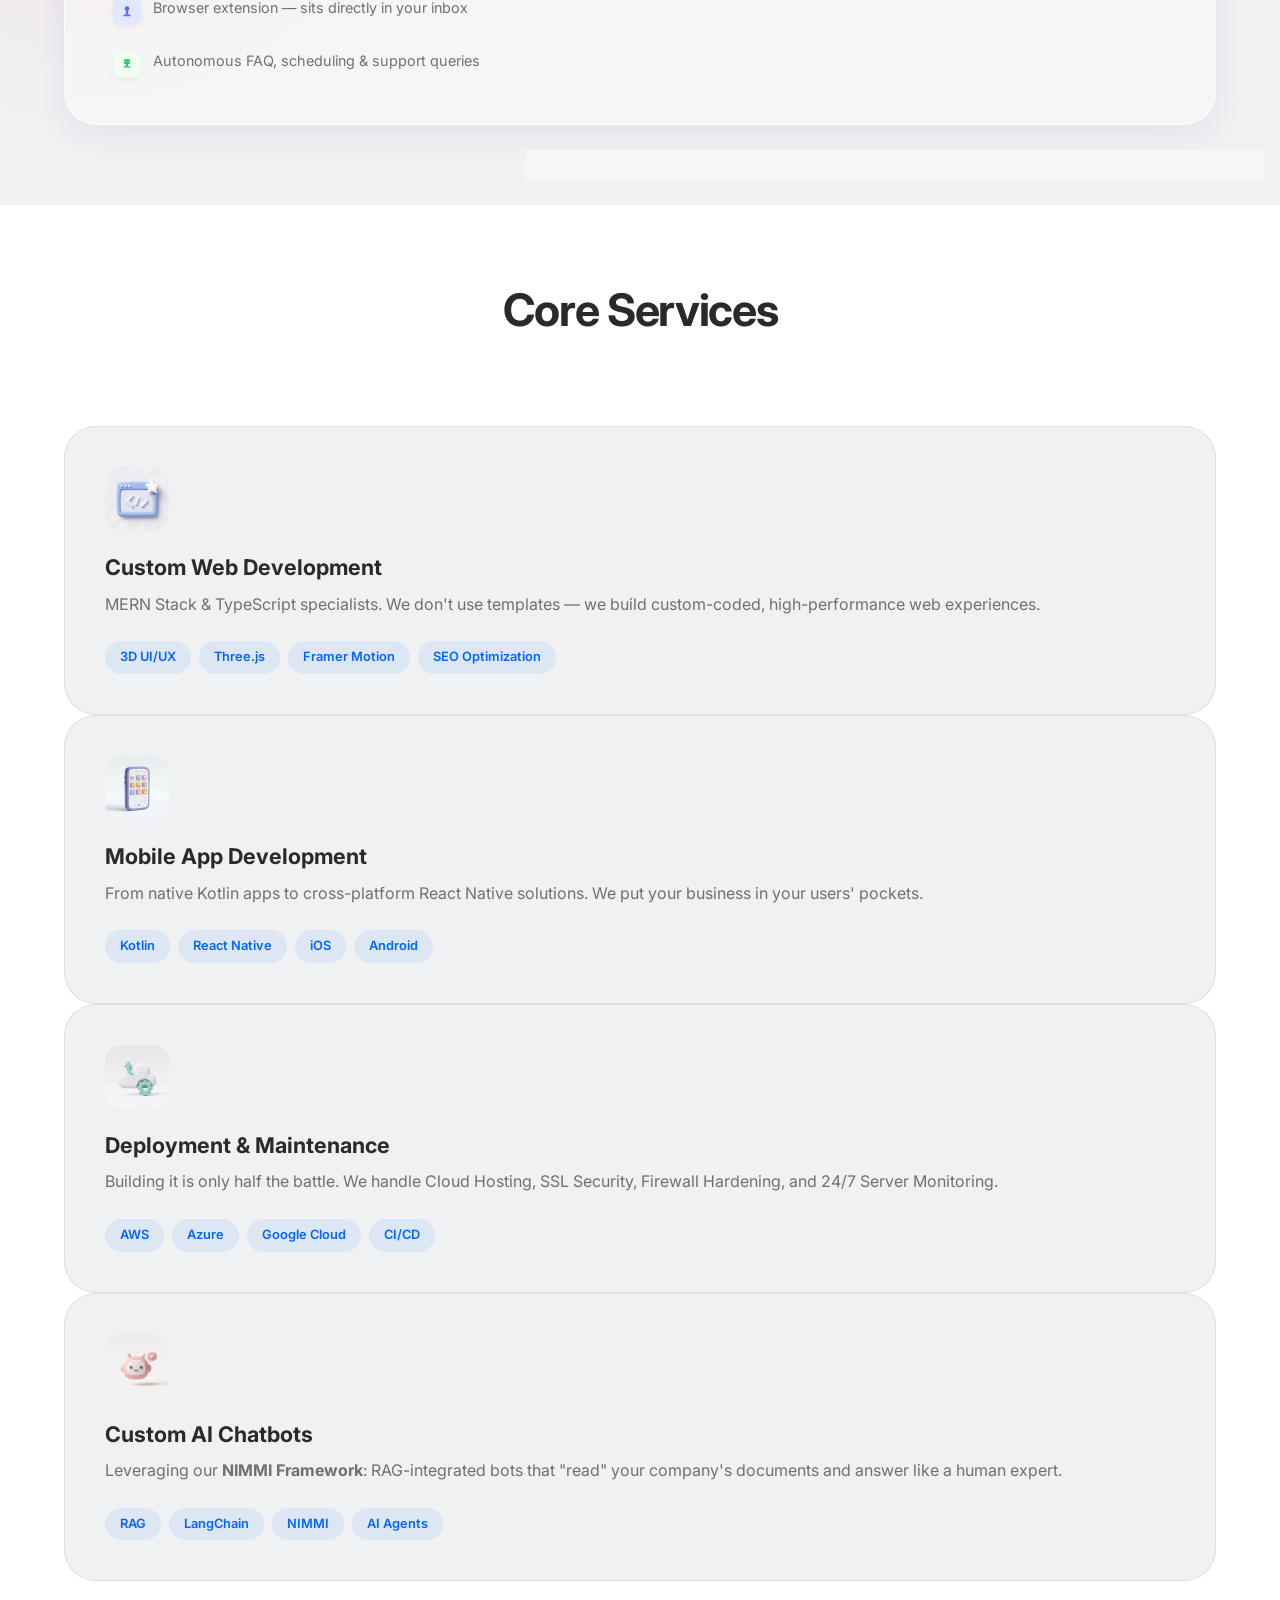
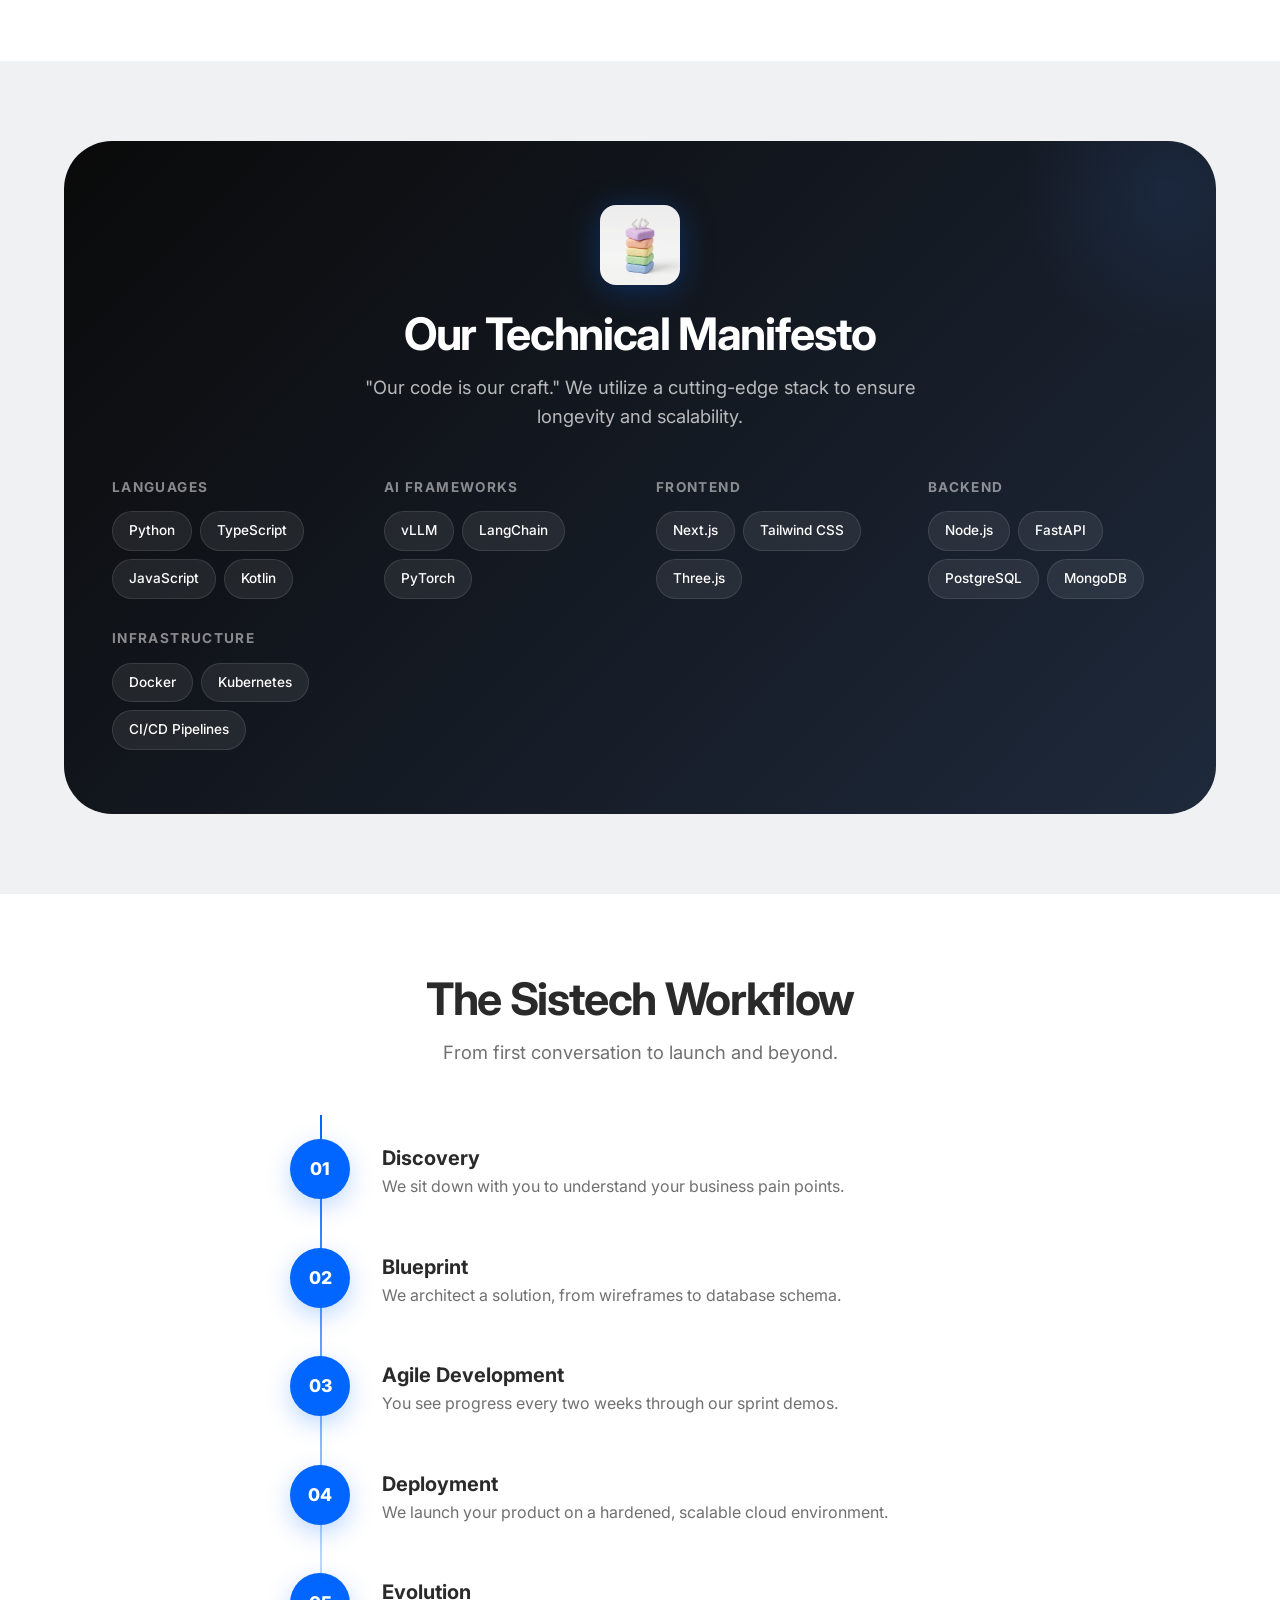
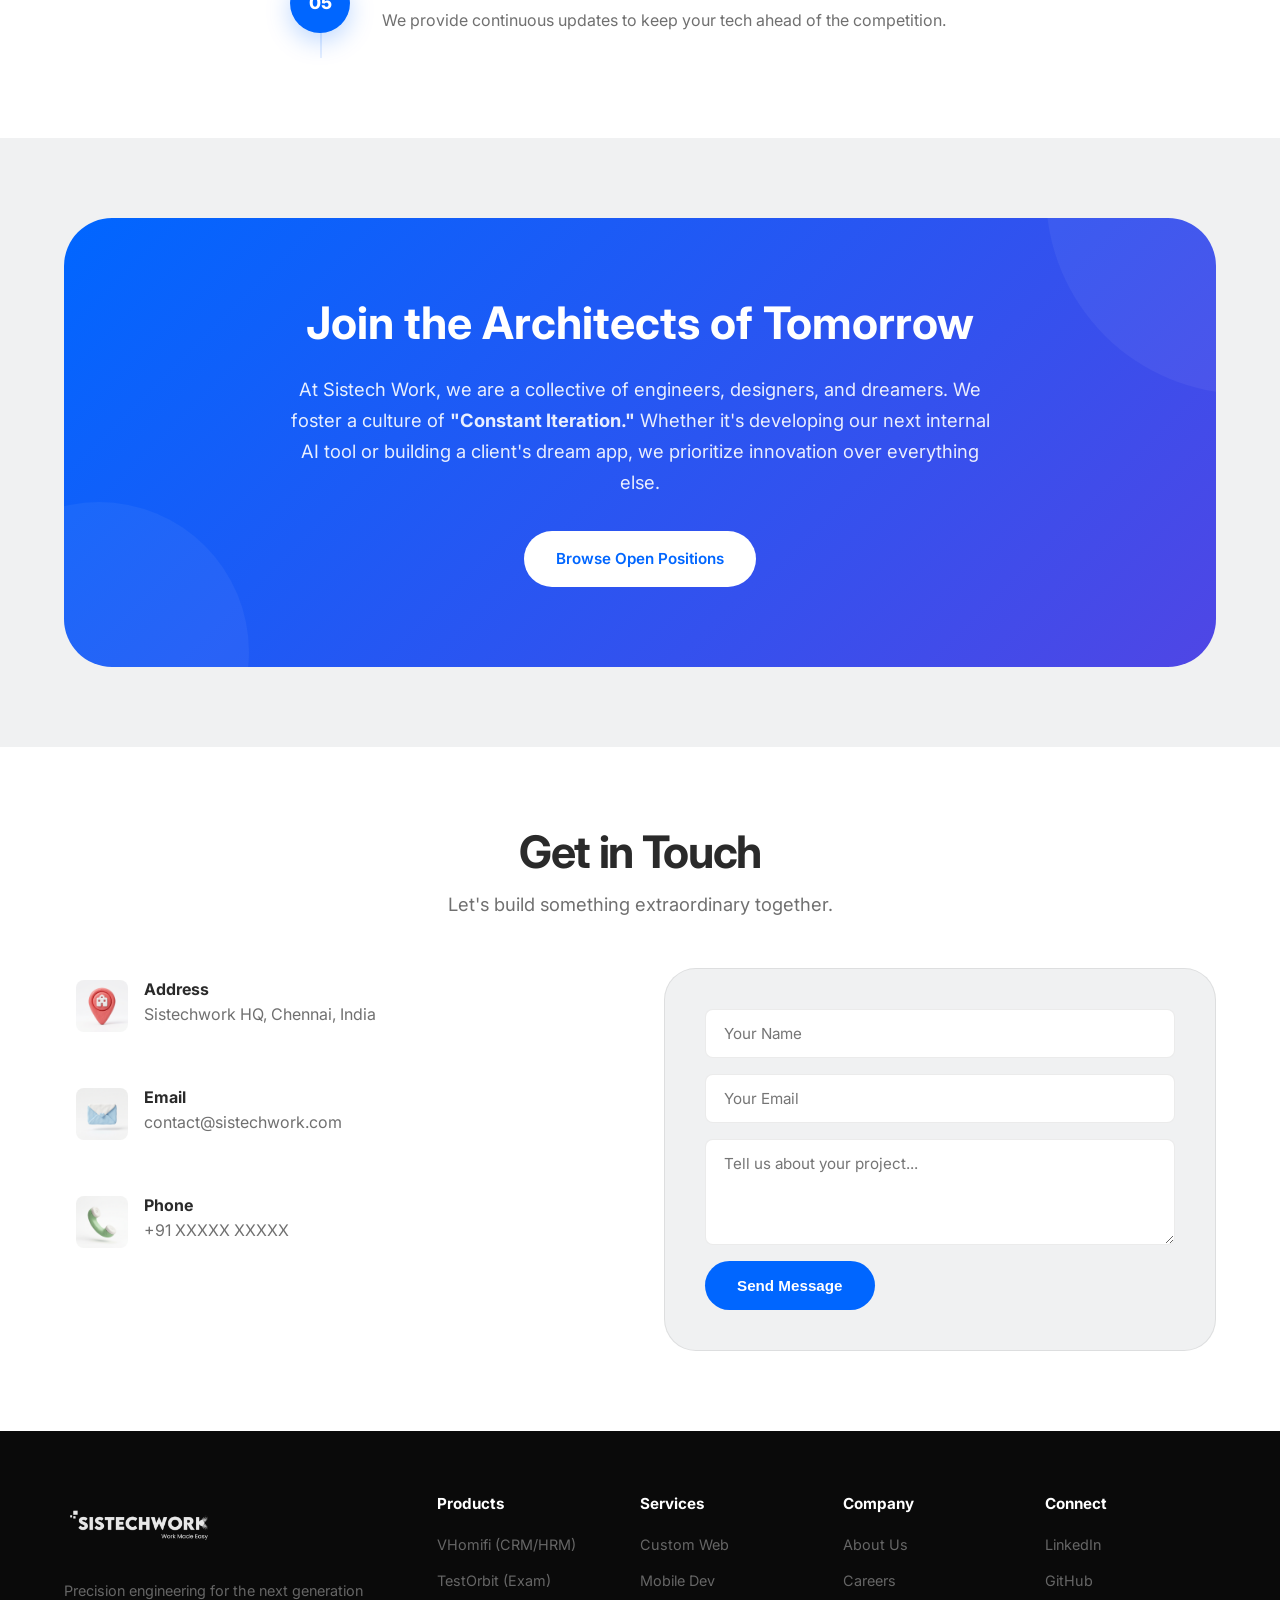
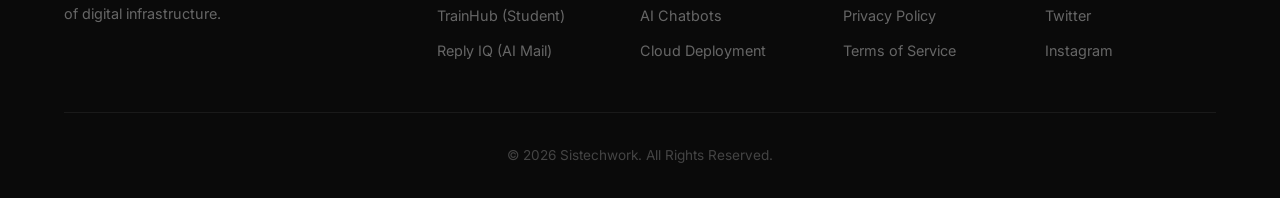
==== commit c589266e: "Update application files" ====
--- a/index.html
+++ b/index.html
@@ -1,4936 +1,606 @@
 <!DOCTYPE html>
-<!-- saved from url=(0030)https://sistechwork.com/ -->
 <html lang="en">
-
 <head>
-  <meta http-equiv="Content-Type" content="text/html; charset=UTF-8">
-
-
-
-
-  <script>try { if (localStorage.get("__framer_force_showing_editorbar_since")) { const n = document.createElement("link"); n.rel = "modulepreload"; n.href = "https://framer.com/edit/init.mjs"; document.head.appendChild(n) } } catch (e) { }</script>
-  <!-- Start of headStart -->
-
-  <!-- End of headStart -->
-  <meta name="viewport" content="width=device-width">
-  <meta name="generator" content="Framer 14b65b1">
-  <title>Sistechwork | AI-Powered Tech Solutions</title>
-  <meta name="description"
-    content="Sistechwork Tech Solutions is a premium Framer template crafted for AI and productivity-focused apps. With its modern design, intuitive layout, and seamless customization, it empowers you to create a stunning website effortlessly.">
-  <meta name="framer-search-index"
-    content="https://framerusercontent.com/sites/3PtjdEvtq2tLsI8pPGcT76/searchIndex-NDqk4ewlkqvr.json">
-  <meta name="framer-search-index-fallback"
-    content="https://framerusercontent.com/sites/3PtjdEvtq2tLsI8pPGcT76/searchIndex-AezF54WiMESu.json">
-  <link href="https://framerusercontent.com/images/iiYjhCTgs7zig4S5Hzi4ybxXo.png" rel="icon"
-    media="(prefers-color-scheme: light)">
-  <link href="https://framerusercontent.com/images/iiYjhCTgs7zig4S5Hzi4ybxXo.png" rel="icon"
-    media="(prefers-color-scheme: dark)">
-  <link rel="apple-touch-icon" href="https://framerusercontent.com/images/8abAeYJlR94gJPYCa81rjEfqTdQ.png">
-  <!-- Open Graph / Facebook -->
-  <meta property="og:type" content="website">
-  <meta property="og:title" content="Sistechwork- Mobile App Template">
-  <meta property="og:description"
-    content="Sistechwork Tech Solutions is a premium Framer template crafted for AI and productivity-focused apps. With its modern design, intuitive layout, and seamless customization, it empowers you to create a stunning website effortlessly.">
-  <meta property="og:image" content="https://framerusercontent.com/assets/5vO8QgfNeQZuHiCNipI1seyHdks.png">
-  <!-- Twitter -->
-  <meta name="twitter:card" content="summary_large_image">
-  <meta name="twitter:title" content="Sistechwork- Mobile App Template">
-  <meta name="twitter:description"
-    content="Sistechwork Tech Solutions is a premium Framer template crafted for AI and productivity-focused apps. With its modern design, intuitive layout, and seamless customization, it empowers you to create a stunning website effortlessly.">
-  <meta name="twitter:image" content="https://framerusercontent.com/assets/5vO8QgfNeQZuHiCNipI1seyHdks.png">
-
-  <link href="https://fonts.gstatic.com/" rel="preconnect" crossorigin="">
-  <meta name="robots" content="max-image-preview:large">
-  <link rel="canonical" href="https://sistechwork.com/">
-  <meta property="og:url" content="https://sistechwork.com/">
-  <link rel="stylesheet" href="assets/css/styles.css">
-
-  <!-- End of headEnd -->
-  <style type="text/css" data-framer-css="true"></style>
-  <style>
-    #__framer-editorbar-container {
-      align-items: center;
-      display: flex;
-      gap: 8px;
-      position: fixed;
-      z-index: calc(2147483647);
-      width: max-content;
-      cursor: pointer;
-    }
-
-    #__framer-editorbar-label {
-      background-color: #111;
-      border-radius: 8px;
-      font-family: "Inter", "Inter-Regular", system-ui, Arial, sans-serif;
-      font-size: 12px;
-      height: fit-content;
-      opacity: 0;
-      padding: 4px 8px;
-      transition: opacity 0.4s ease-out;
-      font-weight: 500;
-      flex-shrink: 0;
-      position: fixed;
-      width: max-content;
-      pointer-events: none;
-      user-select: none;
-    }
-
-    #__framer-editorbar-button {
-      all: unset;
-      align-items: center;
-      border-radius: 15px;
-      display: flex;
-      height: 30px;
-      justify-content: center;
-      width: 30px;
-      flex-shrink: 0;
-    }
-
-    #__framer-editorbar-label.__framer-editorbar-button-tooltip-visible {
-      opacity: 1;
-    }
-
-    #__framer-editorbar-label,
-    #__framer-editorbar-button {
-      backdrop-filter: blur(10px);
-      background-color: rgba(34, 34, 34, 0.8);
-      box-shadow: rgba(0, 0, 0, 0.1) 0px 2px 4px 0px, rgba(0, 0, 0, 0.05) 0px 1px 0px 0px, rgba(255, 255, 255, 0.15) 0px 0px 0px 1px;
-      color: #fff;
-    }
-
-    #__framer-editorbar-loading-spinner {
-      width: 12px;
-      height: 12px;
-      -webkit-mask: url([data-uri]);
-      mask: url([data-uri]);
-      -webkit-mask-size: 12px;
-      mask-size: 12px;
-      background-color: #fff;
-
-
-      animation-duration: 800ms;
-      animation-iteration-count: infinite;
-      animation-name: __framer-loading-spin;
-      animation-timing-function: linear;
-    }
-
-    @keyframes __framer-loading-spin {
-      0% {
-        transform: rotate(0deg);
-      }
-
-      100% {
-        transform: rotate(360deg);
-      }
-    }
-  </style>
-  <style>
-    #__framer-editorbar {
-      /* https://sergeyski.com/css-color-scheme-and-iframes-lessons-learned-from-disqus-background-bug */
-      color-scheme: light dark;
-      overflow: hidden;
-      position: fixed;
-      border: none;
-      z-index: calc(2147483647);
-      top: 0;
-      left: 0;
-      width: 100vw;
-      height: 100vh;
-      touch-action: manipulation;
-    }
-
-    @supports (height: 100dvh) {
-      #__framer-editorbar {
-        height: 100dvh;
-      }
-    }
-
-    #__framer-editorbar.status_hidden {
-      display: none;
-    }
-
-    #__framer-editorbar.status_visually_hidden {
-      clip-path: circle(1px at calc(100% - 1px) calc(100% - 1px));
-      z-index: calc(2147483647 - 1);
-    }
-
-    #__framer-editorbar.status_measuring {
-      clip-path: unset;
-    }
-  </style>
+    <meta charset="UTF-8">
+    <meta name="viewport" content="width=device-width, initial-scale=1.0">
+    <title>Sistechwork | Precision Engineering for a Seamless Future</title>
+    <meta name="description" content="Sistechwork delivers robust, integrated solutions — from CRM & HRM platforms to AI-powered chatbots. Products + Services, unified.">
+
+    <!-- Fonts -->
+    <link rel="preconnect" href="https://fonts.googleapis.com">
+    <link rel="preconnect" href="https://fonts.gstatic.com" crossorigin>
+    <link href="https://fonts.googleapis.com/css2?family=Inter:wght@400;500;600;700;800&display=swap" rel="stylesheet">
+
+    <!-- Styles -->
+    <link rel="stylesheet" href="style.css?v=3">
 </head>
-
 <body>
-  <script async="" src="./assets/js/script"
-    data-fid="843f7ad0561deaadf164abb89da6cf2a4c497f17eb6fc002a1b1eb7d92cb9697" data-no-nt=""></script>
-  <!-- Start of bodyStart -->
-
-  <!-- End of bodyStart -->
-  <div id="main"
-    data-framer-hydrate-v2="{&quot;routeId&quot;:&quot;gkudb4Dk9&quot;,&quot;localeId&quot;:&quot;default&quot;,&quot;breakpoints&quot;:[{&quot;hash&quot;:&quot;1g0tlyw&quot;,&quot;mediaQuery&quot;:&quot;(min-width: 1200px)&quot;},{&quot;hash&quot;:&quot;14nc83n&quot;,&quot;mediaQuery&quot;:&quot;(min-width: 810px) and (max-width: 1199px)&quot;},{&quot;hash&quot;:&quot;ahc1bc&quot;,&quot;mediaQuery&quot;:&quot;(max-width: 809px)&quot;},{&quot;hash&quot;:&quot;nqho7h&quot;,&quot;mediaQuery&quot;:&quot;(min-width: 1200px)&quot;},{&quot;hash&quot;:&quot;76pugn&quot;,&quot;mediaQuery&quot;:&quot;(min-width: 810px) and (max-width: 1199.98px)&quot;},{&quot;hash&quot;:&quot;lmlzpj&quot;,&quot;mediaQuery&quot;:&quot;(max-width: 809.98px)&quot;}]}"
-    data-framer-ssr-released-at="2025-12-22T18:13:49.970Z" data-framer-page-optimized-at="2026-01-03T03:45:23.616Z"
-    data-framer-generated-page=""><!--$-->
-    <style data-framer-html-style="">
-      :root body {
-        background: var(--token-8382c315-2003-4b3b-88f4-1adefa8e1567, rgb(240, 241, 242));
-      }
-    </style>
-    <div class="framer-RsWqr framer-80CNt framer-nqho7h" data-layout-template="true"
-      style="min-height:100vh;width:auto">
-      <div class="framer-1di4awv-container">
-        <div class="ssr-variant hidden-lmlzpj hidden-nqho7h">
-          <nav class="framer-R7Tcl framer-1klg7hf framer-v-1rfykmf" data-framer-name="Tablet Close"
-            style="width: 100%; opacity: 1;">
-            <div class="framer-1pddkct" data-framer-name="Container" style="opacity: 1;">
-              <div class="framer-1kyfypp" data-framer-name="Content" style="opacity: 1;"><!--$--><a
-                  aria-label="Company Logo" class="framer-f4ppp0 framer-1c5bhz0" data-framer-appear-id="f4ppp0"
-                  data-framer-name="Logo" href="https://sistechwork.com/" data-framer-page-link-current="true"
-                  style="border-radius: 4px; will-change: transform; opacity: 1; transform: none; transform-origin: 50% 50% 0px;">
-                  <div style="position:absolute;border-radius:inherit;top:0;right:0;bottom:0;left:0"
-                    data-framer-background-image-wrapper="true"><img decoding="auto" width="544" height="212"
-                      sizes="142px"
-                      srcset="./assets/images/logo.png 512w,./assets/images/logo.png 544w"
-                      src="././assets/images/logo.png" alt=""
-                      style="display:block;width:100%;height:100%;border-radius:inherit;object-position:center;object-fit:contain">
-                  </div>
-                </a><!--/$-->
-                <nav class="framer-1ilmyqa" data-border="true" data-framer-name="Links"
-                  style="--border-bottom-width: 2px; --border-color: var(--token-a0ba8a14-548b-41a2-ba86-b47d8bcfc7ff, rgb(255, 255, 255)); --border-left-width: 2px; --border-right-width: 2px; --border-style: solid; --border-top-width: 2px; backdrop-filter: blur(10px); background-color: var(--token-e487da2e-1702-49a1-95eb-e7e728c62f4c, rgba(255, 255, 255, 0.5)); border-radius: 167px; box-shadow: rgba(0, 0, 0, 0.18) 0px 0.602187px 0.602187px -1.25px, rgba(0, 0, 0, 0.16) 0px 2.28853px 2.28853px -2.5px, rgba(0, 0, 0, 0.06) 0px 10px 10px -3.75px; transform: none; transform-origin: 50% 50% 0px;">
-                  <!--$-->
-                  <div class="framer-1u7j6qb-container" style="transform: none; transform-origin: 50% 50% 0px;">
-                    <!--$--><a class="framer-zBkCR framer-80CNt framer-2qutug framer-v-2qutug framer-15prirs"
-                      data-framer-name="Dark Desktop" data-highlight="true" href="https://sistechwork.com/about"
-                      tabindex="0" style="transform: none; transform-origin: 50% 50% 0px;">
-                      <div class="framer-gg2j1p-container" style="transform: none; transform-origin: 50% 50% 0px;">
-                        <div
-                          style="display: flex; align-items: center; justify-content: center; width: 100%; height: 100%; overflow: hidden; padding: 0px; box-sizing: border-box;">
-                          <p class="rolling-text-inner-ee4e4e1f-488a-40ef-bb2a-8925dbbd68f0"><span
-                              style="display: block; font-family: Inter, sans-serif; font-size: 16px; font-style: normal; letter-spacing: 0em; line-height: 1.5em; transform: none; will-change: transform;">A</span><span
-                              style="display: block; font-family: Inter, sans-serif; font-size: 16px; font-style: normal; letter-spacing: 0em; line-height: 1.5em; transform: none; will-change: transform;">b</span><span
-                              style="display: block; font-family: Inter, sans-serif; font-size: 16px; font-style: normal; letter-spacing: 0em; line-height: 1.5em; transform: none; will-change: transform;">o</span><span
-                              style="display: block; font-family: Inter, sans-serif; font-size: 16px; font-style: normal; letter-spacing: 0em; line-height: 1.5em; transform: none; will-change: transform;">u</span><span
-                              style="display: block; font-family: Inter, sans-serif; font-size: 16px; font-style: normal; letter-spacing: 0em; line-height: 1.5em; transform: none; will-change: transform;">t</span>
-                          </p>
-                          <style>
-                            .rolling-text-inner-ee4e4e1f-488a-40ef-bb2a-8925dbbd68f0 {
-                              --font-size: 16px;
-                              --text: var(--token-251f39c5-6e24-4f71-944a-36c2aa1dd073, rgb(42, 42, 42));
-                              --line-height-abs: 24px;
-                              box-sizing: border-box;
-                              margin: 0;
-                              padding: 0;
-                              vertical-align: top;
-                              display: flex;
-                              overflow: hidden;
-                              width: max-content;
-                              font-family: "Inter", sans-serif;
-                              font-size: 16px;
-                              text-transform: none;
-                              user-select: none;
-                              text-shadow: 0 var(--line-height-abs) 0 var(--text);
-                            }
-
-                            .rolling-text-inner-ee4e4e1f-488a-40ef-bb2a-8925dbbd68f0 span {
-                              display: block;
-                              -webkit-backface-visibility: hidden;
-                              backface-visibility: hidden;
-                              white-space: pre;
-                              flex-shrink: 0;
-                              font-family: inherit;
-                              font-weight: inherit;
-                              font-style: inherit;
-                              font-size: inherit;
-                              letter-spacing: inherit;
-                              line-height: 1.5em;
-                              color: var(--text);
-                            }
-                          </style>
-                        </div>
-                      </div>
-                    </a><!--/$-->
-                  </div><!--/$--><!--$-->
-                  <div class="framer-1uecfv-container" style="transform: none; transform-origin: 50% 50% 0px;">
-                    <!--$--><a class="framer-zBkCR framer-80CNt framer-2qutug framer-v-2qutug framer-15prirs"
-                      data-framer-name="Dark Desktop" data-highlight="true"
-                      href="https://sistechwork.com/products" tabindex="0"
-                      style="transform: none; transform-origin: 50% 50% 0px;">
-                      <div class="framer-gg2j1p-container" style="transform: none; transform-origin: 50% 50% 0px;">
-                        <div
-                          style="display: flex; align-items: center; justify-content: center; width: 100%; height: 100%; overflow: hidden; padding: 0px; box-sizing: border-box;">
-                          <p class="rolling-text-inner-product"><span
-                              style="display: block; font-family: Inter, sans-serif; font-size: 16px; font-style: normal; letter-spacing: 0em; line-height: 1.5em; transform: none; will-change: transform;">P</span><span
-                              style="display: block; font-family: Inter, sans-serif; font-size: 16px; font-style: normal; letter-spacing: 0em; line-height: 1.5em; transform: none; will-change: transform;">r</span><span
-                              style="display: block; font-family: Inter, sans-serif; font-size: 16px; font-style: normal; letter-spacing: 0em; line-height: 1.5em; transform: none; will-change: transform;">o</span><span
-                              style="display: block; font-family: Inter, sans-serif; font-size: 16px; font-style: normal; letter-spacing: 0em; line-height: 1.5em; transform: none; will-change: transform;">d</span><span
-                              style="display: block; font-family: Inter, sans-serif; font-size: 16px; font-style: normal; letter-spacing: 0em; line-height: 1.5em; transform: none; will-change: transform;">u</span><span
-                              style="display: block; font-family: Inter, sans-serif; font-size: 16px; font-style: normal; letter-spacing: 0em; line-height: 1.5em; transform: none; will-change: transform;">c</span><span
-                              style="display: block; font-family: Inter, sans-serif; font-size: 16px; font-style: normal; letter-spacing: 0em; line-height: 1.5em; transform: none; will-change: transform;">t</span>
-                          </p>
-                          <style>
-                            .rolling-text-inner-product {
-                              --font-size: 16px;
-                              --text: var(--token-251f39c5-6e24-4f71-944a-36c2aa1dd073, rgb(42, 42, 42));
-                              --line-height-abs: 24px;
-                              box-sizing: border-box;
-                              margin: 0;
-                              padding: 0;
-                              vertical-align: top;
-                              display: flex;
-                              overflow: hidden;
-                              width: max-content;
-                              font-family: "Inter", sans-serif;
-                              font-size: 16px;
-                              text-transform: none;
-                              user-select: none;
-                              text-shadow: 0 var(--line-height-abs) 0 var(--text);
-                            }
-
-                            .rolling-text-inner-product span {
-                              display: block;
-                              -webkit-backface-visibility: hidden;
-                              backface-visibility: hidden;
-                              white-space: pre;
-                              flex-shrink: 0;
-                              font-family: inherit;
-                              font-weight: inherit;
-                              font-style: inherit;
-                              font-size: inherit;
-                              letter-spacing: inherit;
-                              line-height: 1.5em;
-                              color: var(--text);
-                            }
-                          </style>
-                        </div>
-                      </div>
-                    </a><!--/$-->
-                  </div><!--/$--><!--$-->
-                  <div class="framer-1dwn7m3-container" style="transform: none; transform-origin: 50% 50% 0px;">
-                    <!--$--><a class="framer-zBkCR framer-80CNt framer-2qutug framer-v-2qutug framer-15prirs"
-                      data-framer-name="Dark Desktop" data-highlight="true" href="https://sistechwork.com/solutions"
-                      tabindex="0" style="transform: none; transform-origin: 50% 50% 0px;">
-                      <div class="framer-gg2j1p-container" style="transform: none; transform-origin: 50% 50% 0px;">
-                        <div
-                          style="display: flex; align-items: center; justify-content: center; width: 100%; height: 100%; overflow: hidden; padding: 0px; box-sizing: border-box;">
-                          <p class="rolling-text-inner-solution"><span
-                              style="display: block; font-family: Inter, sans-serif; font-size: 16px; font-style: normal; letter-spacing: 0em; line-height: 1.5em; transform: none; will-change: transform;">S</span><span
-                              style="display: block; font-family: Inter, sans-serif; font-size: 16px; font-style: normal; letter-spacing: 0em; line-height: 1.5em; transform: none; will-change: transform;">o</span><span
-                              style="display: block; font-family: Inter, sans-serif; font-size: 16px; font-style: normal; letter-spacing: 0em; line-height: 1.5em; transform: none; will-change: transform;">l</span><span
-                              style="display: block; font-family: Inter, sans-serif; font-size: 16px; font-style: normal; letter-spacing: 0em; line-height: 1.5em; transform: none; will-change: transform;">u</span><span
-                              style="display: block; font-family: Inter, sans-serif; font-size: 16px; font-style: normal; letter-spacing: 0em; line-height: 1.5em; transform: none; will-change: transform;">t</span><span
-                              style="display: block; font-family: Inter, sans-serif; font-size: 16px; font-style: normal; letter-spacing: 0em; line-height: 1.5em; transform: none; will-change: transform;">i</span><span
-                              style="display: block; font-family: Inter, sans-serif; font-size: 16px; font-style: normal; letter-spacing: 0em; line-height: 1.5em; transform: none; will-change: transform;">o</span><span
-                              style="display: block; font-family: Inter, sans-serif; font-size: 16px; font-style: normal; letter-spacing: 0em; line-height: 1.5em; transform: none; will-change: transform;">n</span>
-                          </p>
-                          <style>
-                            .rolling-text-inner-solution {
-                              --font-size: 16px;
-                              --text: var(--token-251f39c5-6e24-4f71-944a-36c2aa1dd073, rgb(42, 42, 42));
-                              --line-height-abs: 24px;
-                              box-sizing: border-box;
-                              margin: 0;
-                              padding: 0;
-                              vertical-align: top;
-                              display: flex;
-                              overflow: hidden;
-                              width: max-content;
-                              font-family: "Inter", sans-serif;
-                              font-size: 16px;
-                              text-transform: none;
-                              user-select: none;
-                              text-shadow: 0 var(--line-height-abs) 0 var(--text);
-                            }
-
-                            .rolling-text-inner-solution span {
-                              display: block;
-                              -webkit-backface-visibility: hidden;
-                              backface-visibility: hidden;
-                              white-space: pre;
-                              flex-shrink: 0;
-                              font-family: inherit;
-                              font-weight: inherit;
-                              font-style: inherit;
-                              font-size: inherit;
-                              letter-spacing: inherit;
-                              line-height: 1.5em;
-                              color: var(--text);
-                            }
-                          </style>
-                        </div>
-                      </div>
-                    </a><!--/$-->
-                  </div><!--/$--><!--$-->
-                  <div class="framer-iovfoy-container" style="transform: none; transform-origin: 50% 50% 0px;">
-                    <!--$--><a class="framer-zBkCR framer-80CNt framer-2qutug framer-v-2qutug framer-15prirs"
-                      data-framer-name="Dark Desktop" data-highlight="true" href="https://sistechwork.com/career"
-                      tabindex="0" style="transform: none; transform-origin: 50% 50% 0px;">
-                      <div class="framer-gg2j1p-container" style="transform: none; transform-origin: 50% 50% 0px;">
-                        <div
-                          style="display: flex; align-items: center; justify-content: center; width: 100%; height: 100%; overflow: hidden; padding: 0px; box-sizing: border-box;">
-                          <p class="rolling-text-inner-career"><span
-                              style="display: block; font-family: Inter, sans-serif; font-size: 16px; font-style: normal; letter-spacing: 0em; line-height: 1.5em; transform: none; will-change: transform;">C</span><span
-                              style="display: block; font-family: Inter, sans-serif; font-size: 16px; font-style: normal; letter-spacing: 0em; line-height: 1.5em; transform: none; will-change: transform;">a</span><span
-                              style="display: block; font-family: Inter, sans-serif; font-size: 16px; font-style: normal; letter-spacing: 0em; line-height: 1.5em; transform: none; will-change: transform;">r</span><span
-                              style="display: block; font-family: Inter, sans-serif; font-size: 16px; font-style: normal; letter-spacing: 0em; line-height: 1.5em; transform: none; will-change: transform;">e</span><span
-                              style="display: block; font-family: Inter, sans-serif; font-size: 16px; font-style: normal; letter-spacing: 0em; line-height: 1.5em; transform: none; will-change: transform;">e</span><span
-                              style="display: block; font-family: Inter, sans-serif; font-size: 16px; font-style: normal; letter-spacing: 0em; line-height: 1.5em; transform: none; will-change: transform;">r</span>
-                          </p>
-                          <style>
-                            .rolling-text-inner-career {
-                              --font-size: 16px;
-                              --text: var(--token-251f39c5-6e24-4f71-944a-36c2aa1dd073, rgb(42, 42, 42));
-                              --line-height-abs: 24px;
-                              box-sizing: border-box;
-                              margin: 0;
-                              padding: 0;
-                              vertical-align: top;
-                              display: flex;
-                              overflow: hidden;
-                              width: max-content;
-                              font-family: "Inter", sans-serif;
-                              font-size: 16px;
-                              text-transform: none;
-                              user-select: none;
-                              text-shadow: 0 var(--line-height-abs) 0 var(--text);
-                            }
-
-                            .rolling-text-inner-career span {
-                              display: block;
-                              -webkit-backface-visibility: hidden;
-                              backface-visibility: hidden;
-                              white-space: pre;
-                              flex-shrink: 0;
-                              font-family: inherit;
-                              font-weight: inherit;
-                              font-style: inherit;
-                              font-size: inherit;
-                              letter-spacing: inherit;
-                              line-height: 1.5em;
-                              color: var(--text);
-                            }
-                          </style>
-                        </div>
-                      </div>
-                    </a><!--/$-->
-                  </div><!--/$--><!--$-->
-                  <div class="framer-contact-container" style="transform: none; transform-origin: 50% 50% 0px;">
-                    <!--$--><a class="framer-zBkCR framer-80CNt framer-2qutug framer-v-2qutug framer-15prirs"
-                      data-framer-name="Dark Desktop" data-highlight="true" href="https://sistechwork.com/contact"
-                      tabindex="0" style="transform: none; transform-origin: 50% 50% 0px;">
-                      <div class="framer-gg2j1p-container" style="transform: none; transform-origin: 50% 50% 0px;">
-                        <div
-                          style="display: flex; align-items: center; justify-content: center; width: 100%; height: 100%; overflow: hidden; padding: 0px; box-sizing: border-box;">
-                          <p class="rolling-text-inner-contact"><span
-                              style="display: block; font-family: Inter, sans-serif; font-size: 16px; font-style: normal; letter-spacing: 0em; line-height: 1.5em; transform: none; will-change: transform;">C</span><span
-                              style="display: block; font-family: Inter, sans-serif; font-size: 16px; font-style: normal; letter-spacing: 0em; line-height: 1.5em; transform: none; will-change: transform;">o</span><span
-                              style="display: block; font-family: Inter, sans-serif; font-size: 16px; font-style: normal; letter-spacing: 0em; line-height: 1.5em; transform: none; will-change: transform;">n</span><span
-                              style="display: block; font-family: Inter, sans-serif; font-size: 16px; font-style: normal; letter-spacing: 0em; line-height: 1.5em; transform: none; will-change: transform;">t</span><span
-                              style="display: block; font-family: Inter, sans-serif; font-size: 16px; font-style: normal; letter-spacing: 0em; line-height: 1.5em; transform: none; will-change: transform;">a</span><span
-                              style="display: block; font-family: Inter, sans-serif; font-size: 16px; font-style: normal; letter-spacing: 0em; line-height: 1.5em; transform: none; will-change: transform;">c</span><span
-                              style="display: block; font-family: Inter, sans-serif; font-size: 16px; font-style: normal; letter-spacing: 0em; line-height: 1.5em; transform: none; will-change: transform;">t</span>
-                          </p>
-                          <style>
-                            .rolling-text-inner-contact {
-                              --font-size: 16px;
-                              --text: var(--token-251f39c5-6e24-4f71-944a-36c2aa1dd073, rgb(42, 42, 42));
-                              --line-height-abs: 24px;
-                              box-sizing: border-box;
-                              margin: 0;
-                              padding: 0;
-                              vertical-align: top;
-                              display: flex;
-                              overflow: hidden;
-                              width: max-content;
-                              font-family: "Inter", sans-serif;
-                              font-size: 16px;
-                              text-transform: none;
-                              user-select: none;
-                              text-shadow: 0 var(--line-height-abs) 0 var(--text);
-                            }
-
-                            .rolling-text-inner-contact span {
-                              display: block;
-                              -webkit-backface-visibility: hidden;
-                              backface-visibility: hidden;
-                              white-space: pre;
-                              flex-shrink: 0;
-                              font-family: inherit;
-                              font-weight: inherit;
-                              font-style: inherit;
-                              font-size: inherit;
-                              letter-spacing: inherit;
-                              line-height: 1.5em;
-                              color: var(--text);
-                            }
-                          </style>
-                        </div>
-                      </div>
-                    </a><!--/$-->
-                  </div><!--/$-->
-                </nav>
-              </div>
-            </div>
-          </nav>
+    <header class="site-header">
+        <div class="container">
+            <nav class="nav-container">
+                <a href="index.html" class="logo-link">
+                    <img src="./assets/images/logo.png" alt="Sistechwork">
+                </a>
+
+                <div class="primary-menu">
+                    <ul class="nav-list" style="list-style: none; display: flex; gap: 2rem; margin: 0; padding: 0;">
+                        <li><a href="products.html" style="text-decoration: none; color: inherit; font-weight: 500;">Products</a></li>
+                        <li><a href="#services" style="text-decoration: none; color: inherit; font-weight: 500;">Services</a></li>
+                        <li><a href="#techstack" style="text-decoration: none; color: inherit; font-weight: 500;">Tech Stack</a></li>
+                        <li><a href="#careers" style="text-decoration: none; color: inherit; font-weight: 500;">Careers</a></li>
+                        <li><a href="#contact" style="text-decoration: none; color: inherit; font-weight: 500;">Contact</a></li>
+                    </ul>
+                </div>
+
+                <div class="header-actions">
+                    <a href="#contact" class="btn btn-primary" style="padding: 10px 24px; font-size: 0.9rem;">Get Started</a>
+                </div>
+            </nav>
         </div>
-      </div>
-      <style data-framer-html-style="">
-        html body {
-          background: var(--token-8382c315-2003-4b3b-88f4-1adefa8e1567, rgb(240, 241, 242));
-        }
-
-    /* Laptop mockup and UI alignment overrides */
-    .framer-ee6rn .framer-kxy9d1 {
-      aspect-ratio: 1.2 !important;
-      width: 145% !important; /* Increased size for impact */
-      height: auto !important;
-      filter: drop-shadow(0 30px 60px rgba(0,0,0,0.25)) !important; /* Grounded shadow */
-    }
-    .framer-ee6rn .framer-usd0po {
-      aspect-ratio: 1 !important;
-      height: auto !important;
-    }
-    .framer-ee6rn .framer-usd0po img {
-      object-fit: contain !important;
-    }
-
-    /* Refined Laptop Screen Fit - Final Precision Calibration */
-    .framer-ee6rn .framer-15llmyi,
-    .framer-ee6rn .framer-s4ci4s {
-      width: 70.4% !important;
-      height: 50.5% !important;
-      top: 13.3% !important;
-      left: 14.8% !important;
-      border-radius: 4px !important;
-    }
-
-    /* Left Heading Fix - avoid vertical stacking */
-    .framer-1quxjbd {
-      width: 500px !important;
-      overflow: visible !important;
-    }
-    .framer-1qbzxuj {
-      width: 500px !important;
-      min-width: 500px !important;
-    }
-    .framer-1qbzxuj h1 {
-      display: block !important;
-      white-space: normal !important;
-      line-height: 1.2 !important;
-    }
-
-    /* Left Subtext Fix - bring it back to position */
-    .framer-unx6hd {
-      position: relative !important;
-      top: 0 !important;
-      left: 0 !important;
-      margin-top: 20px !important;
-      width: 480px !important;
-    }
-
-    /* Right Heading Fix - reunite "Get" with the rest */
-    .framer-1trumyl {
-      display: flex !important;
-      flex-direction: column !important;
-      justify-content: center !important;
-      width: 400px !important;
-      height: auto !important;
-      top: 0 !important;
-    }
-    .framer-1trumyl h3 {
-      display: block !important;
-      white-space: normal !important;
-      line-height: 1.2 !important;
-    }
-
-    /* Vertical Alignment across the hero section */
-    .framer-dhxpx3 { /* Intro */
-      display: flex !important;
-      flex-direction: column !important;
-      justify-content: flex-start !important;
-    }
-    .framer-olliyv { /* QR container */
-      display: flex !important;
-      flex-direction: column !important;
-      justify-content: flex-start !important;
-      align-items: flex-start !important;
-    }
-
-    /* Centering Navigation in Header */
-    .framer-1kyfypp {
-      display: flex !important;
-      justify-content: center !important;
-      align-items: center !important;
-      position: relative !important;
-      width: 100% !important;
-      max-width: 1200px !important;
-      margin: 0 auto !important;
-    }
-
-    .framer-f4ppp0.framer-1c5bhz0 { /* Logo Link */
-      position: absolute !important;
-      left: 0 !important;
-      top: 50% !important;
-      transform: translateY(-50%) !important;
-      width: 200px !important;
-      height: auto !important;
-    }
-    .framer-f4ppp0.framer-1c5bhz0 img { /* Logo Image */
-      width: 100% !important;
-      height: auto !important;
-    }
-
-    .framer-1ilmyqa { /* Nav Bar */
-      margin: 0 auto !important;
-      display: flex !important;
-      justify-content: center !important;
-      align-items: center !important;
-      width: auto !important;
-    }
-
-    /* Cloud Floating Animation - Restored and Enhanced */
-    @keyframes floatClouds {
-      from { transform: translateX(-30px); }
-      to { transform: translateX(30px); }
-    }
-    .framer-1fb47d7, .framer-1877t4x {
-      animation: floatClouds 25s ease-in-out infinite alternate !important;
-      will-change: transform !important;
-    }
-          </style>
-      <div data-framer-root="" class="framer-Cxptp framer-nJKQk framer-rOzUx framer-H8BbI framer-OOmEt framer-1g0tlyw"
-        style="min-height:100vh;width:auto;display:contents">
-        <main class="framer-1zgp5o" data-framer-name="Main">
-          <header class="framer-1gnurja" data-framer-name="Hero">
-            <div class="framer-oijnfc" data-framer-name="Container">
-              <div class="framer-17ceh16" data-framer-name="Contents">
-                <div class="framer-1y38uhm" data-border="true" data-framer-name="Background Contents">
-                  <div class="framer-1xey877-container" style="transform: rotate(180deg);"><!--$-->
-                    <div style="border-radius:0px;overflow:hidden;position:relative;height:100%;width:100%"><canvas
-                        style="height:100%;width:100%" width="820" height="957" data-paper-shaders="true"></canvas>
-                    </div><!--/$-->
-                  </div>
-                  <div class="framer-1fb47d7" data-framer-appear-id="1fb47d7" data-framer-name="Right Clouds"
-                    style="opacity: 1; transform: none; will-change: transform;">
-                    <figure aria-label="Clouds" class="framer-1fb4y40" data-framer-name="Cloud">
-                      <div style="position:absolute;border-radius:inherit;top:0;right:0;bottom:0;left:0"
-                        data-framer-background-image-wrapper="true"><img decoding="auto" width="2932" height="1302"
-                          sizes="1466px"
-                          srcset="https://framerusercontent.com/images/Dnpvup1NyF3hzpSZcFDgQYUY.webp?scale-down-to=512 512w,https://framerusercontent.com/images/Dnpvup1NyF3hzpSZcFDgQYUY.webp?scale-down-to=1024 1024w,https://framerusercontent.com/images/Dnpvup1NyF3hzpSZcFDgQYUY.webp?scale-down-to=2048 2048w,https://framerusercontent.com/images/Dnpvup1NyF3hzpSZcFDgQYUY.webp 2932w"
-                          src="./assets/images/Dnpvup1NyF3hzpSZcFDgQYUY.webp" alt=""
-                          style="display:block;width:100%;height:100%;border-radius:inherit;object-position:center;object-fit:cover">
-                      </div>
-                    </figure>
-                  </div>
-                  <div class="framer-1877t4x" data-framer-appear-id="1877t4x" data-framer-name="Left Clouds"
-                    style="opacity: 1; transform: none; will-change: transform;">
-                    <figure aria-label="CClouds" class="framer-1rz55tc" data-framer-name="Cloud">
-                      <div style="position:absolute;border-radius:inherit;top:0;right:0;bottom:0;left:0"
-                        data-framer-background-image-wrapper="true"><img decoding="auto" width="2932" height="1302"
-                          sizes="1466px"
-                          srcset="https://framerusercontent.com/images/Dnpvup1NyF3hzpSZcFDgQYUY.webp?scale-down-to=512 512w,https://framerusercontent.com/images/Dnpvup1NyF3hzpSZcFDgQYUY.webp?scale-down-to=1024 1024w,https://framerusercontent.com/images/Dnpvup1NyF3hzpSZcFDgQYUY.webp?scale-down-to=2048 2048w,https://framerusercontent.com/images/Dnpvup1NyF3hzpSZcFDgQYUY.webp 2932w"
-                          src="./assets/images/Dnpvup1NyF3hzpSZcFDgQYUY.webp" alt=""
-                          style="display:block;width:100%;height:100%;border-radius:inherit;object-position:center;object-fit:cover">
-                      </div>
-                    </figure>
-                  </div>
-                  <div class="ssr-variant hidden-1g0tlyw hidden-ahc1bc">
-                    <div class="framer-1rd4xez" data-framer-appear-id="1rd4xez" data-framer-name="Globe"
-                      style="opacity: 1; transform: translateX(-50%); will-change: transform;">
-                      <figure aria-label="Multicolor Sphere" class="framer-2x7zpo" data-framer-name="Globe">
-                        <div style="position:absolute;border-radius:inherit;top:0;right:0;bottom:0;left:0"
-                          data-framer-background-image-wrapper="true"><img decoding="auto" width="2540" height="2571"
-                            sizes="491px"
-                            srcset="https://framerusercontent.com/images/ZRWv1QRNXoGnqXDDox6HAfD3jg.webp?scale-down-to=1024 1011w,https://framerusercontent.com/images/ZRWv1QRNXoGnqXDDox6HAfD3jg.webp?scale-down-to=2048 2023w,https://framerusercontent.com/images/ZRWv1QRNXoGnqXDDox6HAfD3jg.webp 2540w"
-                            src="./assets/images/ZRWv1QRNXoGnqXDDox6HAfD3jg.webp" alt=""
-                            style="display:block;width:100%;height:100%;border-radius:inherit;object-position:center;object-fit:contain">
-                        </div>
-                      </figure>
-                    </div>
-                  </div>
-                </div>
-                <div class="framer-2um82i" data-framer-name="Content">
-                  <div class="framer-quh6p5" data-framer-name="Container">
-                    <div class="framer-dhxpx3" data-framer-name="Intro">
-                      <div class="framer-1ukmpx" data-framer-appear-id="1ukmpx" data-framer-name="Other/Tag"
-                        style="opacity: 1; transform: none; will-change: transform;">
-                        <div class="framer-11kovam" data-framer-name="Persons">
-                          <figure class="framer-1jswet" data-border="true" data-framer-name="Person 1">
-                            <div style="position:absolute;border-radius:inherit;top:0;right:0;bottom:0;left:0"
-                              data-framer-background-image-wrapper="true"><img decoding="auto" width="1212"
-                                height="1212" sizes="-6px"
-                                srcset="https://framerusercontent.com/images/KUGxz5L9S9WjGZRGJlIwmhqwBg.png?scale-down-to=512 512w,https://framerusercontent.com/images/KUGxz5L9S9WjGZRGJlIwmhqwBg.png?scale-down-to=1024 1024w,https://framerusercontent.com/images/KUGxz5L9S9WjGZRGJlIwmhqwBg.png 1212w"
-                                src="./assets/images/KUGxz5L9S9WjGZRGJlIwmhqwBg.png" alt=""
-                                style="display:block;width:100%;height:100%;border-radius:inherit;object-position:center;object-fit:cover">
-                            </div>
-                          </figure>
-                          <figure class="framer-1uj1kwz" data-border="true" data-framer-name="Person 2">
-                            <div style="position:absolute;border-radius:inherit;top:0;right:0;bottom:0;left:0"
-                              data-framer-background-image-wrapper="true"><img decoding="auto" width="2400"
-                                height="1984" sizes="-6px"
-                                srcset="https://framerusercontent.com/images/b4z7WmIZYFbwo09Wv5YgPQVk.png?scale-down-to=512 512w,https://framerusercontent.com/images/b4z7WmIZYFbwo09Wv5YgPQVk.png?scale-down-to=1024 1024w,https://framerusercontent.com/images/b4z7WmIZYFbwo09Wv5YgPQVk.png?scale-down-to=2048 2048w,https://framerusercontent.com/images/b4z7WmIZYFbwo09Wv5YgPQVk.png 2400w"
-                                src="./assets/images/b4z7WmIZYFbwo09Wv5YgPQVk.png" alt=""
-                                style="display:block;width:100%;height:100%;border-radius:inherit;object-position:center;object-fit:cover">
-                            </div>
-                          </figure>
-                          <figure class="framer-1aadqis" data-border="true" data-framer-name="Person 3">
-                            <div style="position:absolute;border-radius:inherit;top:0;right:0;bottom:0;left:0"
-                              data-framer-background-image-wrapper="true"><img decoding="auto" width="1024"
-                                height="1024" sizes="-6px"
-                                srcset="https://framerusercontent.com/images/zfmF1iFYDX2iAwx2tDdmHAHKsKY.png?scale-down-to=512 512w,https://framerusercontent.com/images/zfmF1iFYDX2iAwx2tDdmHAHKsKY.png 1024w"
-                                src="./assets/images/zfmF1iFYDX2iAwx2tDdmHAHKsKY.png" alt=""
-                                style="display:block;width:100%;height:100%;border-radius:inherit;object-position:center;object-fit:cover">
-                            </div>
-                          </figure>
-                        </div>
-                        <div class="framer-15xvfjk" data-framer-name="Text"
-                          style="outline:none;display:flex;flex-direction:column;justify-content:flex-start;flex-shrink:0;transform:none"
-                          data-framer-component-type="RichTextContainer">
-                          <p class="framer-text framer-styles-preset-18p0xtk" data-styles-preset="X7htgiN0Z"
-                            style="--framer-text-color:var(--token-1a8d429a-8f78-4b37-8743-30d9ac1c66f4, rgb(59, 59, 59))">
-                            1500+ Trusted User</p>
-                        </div>
-                      </div>
-                      <div class="framer-1quxjbd" data-framer-name="Title">
-                        <div class="ssr-variant hidden-ahc1bc">
-                          <div class="framer-1qbzxuj" data-framer-name="Heading"
-                            style="outline:none;display:flex;flex-direction:column;justify-content:flex-start;flex-shrink:0;transform:none"
-                            data-framer-component-type="RichTextContainer">
-                            <h1 class="framer-text framer-styles-preset-1eyuh3q" data-styles-preset="ar6rbu1OM">Architecting the Future of Enterprise Intelligence.</h1>
-                          </div>
-                        </div>
-                        <div class="ssr-variant hidden-ahc1bc" style="opacity: 1;">
-                          <div class="framer-unx6hd" data-framer-name="Subtext"
-                            style="outline:none;display:flex;flex-direction:column;justify-content:center;flex-shrink:0;transform:none"
-                            data-framer-component-type="RichTextContainer">
-                            <p class="framer-text framer-styles-preset-18p0xtk" data-styles-preset="X7htgiN0Z">We don't just build software; we engineer digital ecosystems. From AI-driven automation with Reply IQ to enterprise-grade management through VHomifi, Sistech Work is the bridge between your visionary ideas and functional reality.</p>
-                          </div>
-                        </div>
-                      </div>
-                    </div>
-                    <div class="framer-rks0m2 hidden-ahc1bc" data-framer-name="Phone Placeholder"></div>
-                  </div>
-                </div>
-                <div class="ssr-variant hidden-ahc1bc">
-                  <div class="framer-1njldg3" data-framer-appear-id="1njldg3" data-framer-name="Phone Sticky"
-                    style="opacity: 1; transform: none; will-change: transform;">
-                    <div class="ssr-variant hidden-1g0tlyw">
-                      <div class="framer-1ii5ie5-container">
-                        <div class="framer-ee6rn framer-nJKQk framer-s81s6s framer-v-s81s6s" data-framer-name="Main"
-                          style="height: 100%; width: 100%; opacity: 1;">
-                          <div class="framer-14oe8u7" data-framer-name="Pop-out 4"
-                            style="background-color: var(--token-a0ba8a14-548b-41a2-ba86-b47d8bcfc7ff, rgb(255, 255, 255)); opacity: 0; transform: rotate(31deg); border-radius: 8.08081% / 20.5128%; box-shadow: rgba(0, 0, 0, 0.14) 0px 0.602187px 0.602187px -0.916667px, rgba(0, 0, 0, 0.13) 0px 2.28853px 2.28853px -1.83333px, rgba(0, 0, 0, 0.11) 0px 10px 10px -2.75px; transform-origin: 50% 50% 0px; will-change: transform;">
-                            <div class="framer-1id88xj"
-                              style="border-radius: 23px; transform: none; transform-origin: 50% 50% 0px;">
-                              <div style="position:absolute;border-radius:inherit;top:0;right:0;bottom:0;left:0"
-                                data-framer-background-image-wrapper="true"><img decoding="auto" width="938"
-                                  height="1200" sizes="46px"
-                                  srcset="https://framerusercontent.com/images/09ORmuEHVAwa6EDJzFz1ebiKqgc.png?scale-down-to=1024 800w,https://framerusercontent.com/images/09ORmuEHVAwa6EDJzFz1ebiKqgc.png 938w"
-                                  src="./assets/images/09ORmuEHVAwa6EDJzFz1ebiKqgc.png" alt=""
-                                  style="display:block;width:100%;height:100%;border-radius:inherit;object-position:center;object-fit:cover">
-                              </div>
-                            </div>
-                            <div class="framer-1qnauiu"
-                              style="outline: none; display: flex; flex-direction: column; justify-content: flex-start; flex-shrink: 0; --extracted-r6o4lv: var(--token-2e014cf3-5a74-4065-a705-4930a3d85bbd, rgb(0, 0, 0)); --framer-link-text-color: rgb(0, 153, 255); --framer-link-text-decoration: underline; transform: none; transform-origin: 50% 50% 0px;"
-                              data-framer-component-type="RichTextContainer">
-                              <p class="framer-text framer-styles-preset-18p0xtk" data-styles-preset="X7htgiN0Z"
-                                style="--framer-text-color:var(--extracted-r6o4lv, var(--token-2e014cf3-5a74-4065-a705-4930a3d85bbd, rgb(0, 0, 0)))">
-                                Sistech Thanks for helping â¤ï¸</p>
-                            </div>
-                          </div>
-                          <div class="framer-1e21tiv" data-framer-name="Pop-out 3"
-                            style="background-color: var(--token-a0ba8a14-548b-41a2-ba86-b47d8bcfc7ff, rgb(255, 255, 255)); opacity: 0; transform: rotate(116deg); border-radius: 50.5051%; box-shadow: rgba(0, 0, 0, 0.14) 0px 0.602187px 0.602187px -0.916667px, rgba(0, 0, 0, 0.13) 0px 2.28853px 2.28853px -1.83333px, rgba(0, 0, 0, 0.11) 0px 10px 10px -2.75px; transform-origin: 50% 50% 0px; will-change: transform;">
-                            <div class="framer-gyu7og"
-                              style="border-radius: 38px; transform: none; transform-origin: 50% 50% 0px;">
-                              <div style="position:absolute;border-radius:inherit;top:0;right:0;bottom:0;left:0"
-                                data-framer-background-image-wrapper="true"><img decoding="auto" width="800"
-                                  height="1200" sizes="75px"
-                                  srcset="https://framerusercontent.com/images/BcHwh3bTOBvoXS6Lh2HxoXvlOg.png?scale-down-to=1024 682w,https://framerusercontent.com/images/BcHwh3bTOBvoXS6Lh2HxoXvlOg.png 800w"
-                                  src="./assets/images/BcHwh3bTOBvoXS6Lh2HxoXvlOg.png" alt=""
-                                  style="display:block;width:100%;height:100%;border-radius:inherit;object-position:center;object-fit:cover">
-                              </div>
-                            </div>
-                          </div>
-                          <div class="framer-792fka" data-framer-name="Pop-out 2"
-                            style="background-color: var(--token-a0ba8a14-548b-41a2-ba86-b47d8bcfc7ff, rgb(255, 255, 255)); opacity: 0; transform: rotate(-47deg); border-radius: 50.5051%; box-shadow: rgba(0, 0, 0, 0.14) 0px 0.602187px 0.602187px -0.916667px, rgba(0, 0, 0, 0.13) 0px 2.28853px 2.28853px -1.83333px, rgba(0, 0, 0, 0.11) 0px 10px 10px -2.75px; transform-origin: 50% 50% 0px; will-change: transform;">
-                            <div class="framer-1j0y5uw"
-                              style="border-radius: 38px; transform: none; transform-origin: 50% 50% 0px;">
-                              <div style="position:absolute;border-radius:inherit;top:0;right:0;bottom:0;left:0"
-                                data-framer-background-image-wrapper="true"><img decoding="auto" width="1200"
-                                  height="1200" sizes="75px"
-                                  srcset="https://framerusercontent.com/images/AeGQJ6DBAVtxnjfQLKh4Esch6Ww.png?scale-down-to=512 512w,https://framerusercontent.com/images/AeGQJ6DBAVtxnjfQLKh4Esch6Ww.png?scale-down-to=1024 1024w,https://framerusercontent.com/images/AeGQJ6DBAVtxnjfQLKh4Esch6Ww.png 1200w"
-                                  src="./assets/images/AeGQJ6DBAVtxnjfQLKh4Esch6Ww.png" alt=""
-                                  style="display:block;width:100%;height:100%;border-radius:inherit;object-position:center;object-fit:cover">
-                              </div>
-                            </div>
-                          </div>
-                          <div class="framer-1j4nfa9" data-framer-name="Pop-out 1"
-                            style="background-color: var(--token-a0ba8a14-548b-41a2-ba86-b47d8bcfc7ff, rgb(255, 255, 255)); opacity: 0; transform: rotate(20deg); border-radius: 8.08081% / 20.5128%; box-shadow: rgba(0, 0, 0, 0.14) 0px 0.602187px 0.602187px -0.916667px, rgba(0, 0, 0, 0.13) 0px 2.28853px 2.28853px -1.83333px, rgba(0, 0, 0, 0.11) 0px 10px 10px -2.75px; transform-origin: 50% 50% 0px; will-change: transform;">
-                            <div class="framer-1wfcv6s"
-                              style="border-radius: 23px; transform: none; transform-origin: 50% 50% 0px;">
-                              <div style="position:absolute;border-radius:inherit;top:0;right:0;bottom:0;left:0"
-                                data-framer-background-image-wrapper="true"><img decoding="auto" width="1200"
-                                  height="1200" sizes="46px"
-                                  srcset="https://framerusercontent.com/images/cFl24iPInxckRrL32eRgadp9ZJM.png?scale-down-to=512 512w,https://framerusercontent.com/images/cFl24iPInxckRrL32eRgadp9ZJM.png?scale-down-to=1024 1024w,https://framerusercontent.com/images/cFl24iPInxckRrL32eRgadp9ZJM.png 1200w"
-                                  src="./assets/images/cFl24iPInxckRrL32eRgadp9ZJM.png" alt=""
-                                  style="display:block;width:100%;height:100%;border-radius:inherit;object-position:center;object-fit:cover">
-                              </div>
-                            </div>
-                            <div class="framer-eym6hi"
-                              style="outline: none; display: flex; flex-direction: column; justify-content: flex-start; flex-shrink: 0; --extracted-r6o4lv: var(--token-2e014cf3-5a74-4065-a705-4930a3d85bbd, rgb(0, 0, 0)); --framer-link-text-color: rgb(0, 153, 255); --framer-link-text-decoration: underline; transform: none; transform-origin: 50% 50% 0px;"
-                              data-framer-component-type="RichTextContainer">
-                              <p class="framer-text framer-styles-preset-18p0xtk" data-styles-preset="X7htgiN0Z"
-                                style="--framer-text-color:var(--extracted-r6o4lv, var(--token-2e014cf3-5a74-4065-a705-4930a3d85bbd, rgb(0, 0, 0)))">
-                                Please create portrait ðŸŽ†</p>
-                            </div>
-                          </div>
-                          <div class="framer-kxy9d1" data-framer-name="Laptop"
-                            style="transform: translate(-50%, -50%); opacity: 1;">
-                            <figure class="framer-usd0po" data-framer-name="Device Render" style="opacity: 1;">
-                              <div style="position:absolute;border-radius:inherit;top:0;right:0;bottom:0;left:0"
-                                data-framer-background-image-wrapper="true"><img decoding="auto" width="5000"
-                                  height="5000" src="./assets/images/lap-frame.png" alt=""
-                                  style="display:block;width:100%;height:100%;border-radius:inherit;object-position:center;object-fit:contain">
-                              </div>
-                            </figure>
-                            <figure class="framer-15llmyi" data-framer-name="Screen Content 1"
-                              style="opacity: 1; border-radius: 31px;">
-                              <div style="position:absolute;border-radius:inherit;top:0;right:0;bottom:0;left:0"
-                                data-framer-background-image-wrapper="true"><img decoding="auto" width="750"
-                                  height="1624" sizes="calc(201px * 0.9716)"
-                                  src="./assets/images/sistechwork_ai_dashboard.png" alt=""
-                                  style="display:block;width:100%;height:100%;border-radius:inherit;object-position:center;object-fit:cover">
-                              </div>
-                            </figure>
-                            <figure class="framer-s4ci4s" data-framer-name="Screen Content 2"
-                              style="opacity: 1; border-radius: 31px;">
-                              <div style="position:absolute;border-radius:inherit;top:0;right:0;bottom:0;left:0"
-                                data-framer-background-image-wrapper="true"><img decoding="auto" width="563"
-                                  height="1218" sizes="calc(201px * 0.9716)"
-                                  src="./assets/images/sistechwork_ai_dashboard.png" alt=""
-                                  style="display:block;width:100%;height:100%;border-radius:inherit;object-position:center;object-fit:cover">
-                              </div>
-                            </figure>
-                          </div>
-                        </div>
-                      </div>
-                    </div>
-                  </div>
-                </div>
-                <div class="framer-1hl3nyl" data-framer-name="Phone Halt" id="phone-halt">
-                  <div class="framer-3uqwqh" data-framer-name="Background Pattern">
-                    <div class="framer-13pfuqs" data-framer-name="Outer Circle"
-                      style="will-change: transform; opacity: 1; transform: translate(-50%, -50%) rotate(196.668deg);">
-                      <div data-framer-component-type="SVG" data-framer-name="Outer"
-                        style="image-rendering:pixelated;flex-shrink:0;fill:rgba(0,0,0,1);color:rgba(0,0,0,1)"
-                        class="framer-ecpwz6" aria-hidden="true">
-                        <div class="svgContainer" style="width:100%;height:100%;aspect-ratio:inherit"><svg
-                            style="width:100%;height:100%;" viewBox="0 0 788 788" preserveAspectRatio="none"
-                            width="100%" height="100%">
-                            <use href="#svg1565348659_2966"></use>
-                          </svg></div>
-                      </div>
-                    </div>
-                    <div class="framer-1dr8pdr" data-framer-name="Middle Circle"
-                      style="will-change: transform; opacity: 1; transform: translate(-50%, -50%) rotate(-196.56deg);">
-                      <div data-framer-component-type="SVG" data-framer-name="Middle"
-                        style="image-rendering:pixelated;flex-shrink:0;fill:rgba(0,0,0,1);color:rgba(0,0,0,1)"
-                        class="framer-6imaso" aria-hidden="true">
-                        <div class="svgContainer" style="width:100%;height:100%;aspect-ratio:inherit"><svg
-                            style="width:100%;height:100%;" viewBox="0 0 702 703" preserveAspectRatio="none"
-                            width="100%" height="100%">
-                            <use href="#svg1101387492_2137"></use>
-                          </svg></div>
-                      </div>
-                    </div>
-                    <div class="framer-13ahqwn" data-framer-name="Inner Circle"
-                      style="will-change: transform; opacity: 1; transform: translate(-50%, -50%) rotate(196.56deg);">
-                      <div data-framer-component-type="SVG" data-framer-name="Inner"
-                        style="image-rendering:pixelated;flex-shrink:0;fill:rgba(0,0,0,1);color:rgba(0,0,0,1)"
-                        class="framer-mpx178" aria-hidden="true">
-                        <div class="svgContainer" style="width:100%;height:100%;aspect-ratio:inherit"><svg
-                            style="width:100%;height:100%;" viewBox="0 0 632 632" preserveAspectRatio="none"
-                            width="100%" height="100%">
-                            <use href="#svg217065408_2143"></use>
-                          </svg></div>
-                      </div>
-                    </div>
-                  </div>
-                </div>
-              </div>
-            </div>
-          </header>
-          <section class="framer-65xzeu" data-framer-name="Unlock">
-            <div class="framer-1ramu32" data-framer-name="Container">
-              <div class="framer-ho3sbe" data-framer-name="Heading">
-                <div class="framer-jx2zkk" data-framer-name="Light">
-                  <figure aria-label="Line Gradient" class="framer-peccdx" data-framer-name="Image">
-                    <div style="position:absolute;border-radius:inherit;top:0;right:0;bottom:0;left:0"
-                      data-framer-background-image-wrapper="true"><img decoding="auto" loading="lazy" width="311"
-                        height="15" src="./assets/images/ZzXR4Xa701pprKwAZYChrznQWE.png" alt=""
-                        style="display:block;width:100%;height:100%;border-radius:inherit;object-position:center;object-fit:contain">
-                    </div>
-                  </figure>
-                </div>
-                <div class="framer-nn3792" data-framer-name="Heading">
-                  <div class="ssr-variant hidden-ahc1bc">
-                    <div class="framer-1337qnq" data-framer-name="Heading"
-                      style="outline:none;display:flex;flex-direction:column;justify-content:center;flex-shrink:0;transform:none"
-                      data-framer-component-type="RichTextContainer">
-                      <h2 class="framer-text framer-styles-preset-vc45uf" data-styles-preset="oqeBbItbq"
-                        style="--framer-text-alignment:left">The Chaos of Modern Business vs. The Sistech Work Clarity.</h2>
-                    </div>
-                  </div>
-                  <div class="ssr-variant hidden-ahc1bc">
-                    <div class="framer-8m39cn" data-framer-name="Subtext"
-                      style="outline:none;display:flex;flex-direction:column;justify-content:center;flex-shrink:0;transform:none"
-                      data-framer-component-type="RichTextContainer">
-                      <p class="framer-text framer-styles-preset-18p0xtk" data-styles-preset="X7htgiN0Z"
-                        style="--framer-text-alignment:left">In todayâ€™s digital-first economy, businesses are drowning in fragmented tools. Sistech Work is the bridge between your visionary ideas and functional reality.</h2>
-                    </div>
-                  </div>
-                  <div class="ssr-variant hidden-1g0tlyw hidden-ahc1bc">
-                    <div class="framer-1mjf4wb-container hidden-ahc1bc"><!--$--><a
-                        class="framer-ZXEyl framer-w9wQY framer-1xpivxf framer-v-1xpivxf framer-1lg51x4"
-                        data-framer-name="Default" data-reset="button" style="border-radius: 395px; opacity: 1;"
-                        href="https://appstore.com/" target="_blank" rel="noopener" tabindex="0">
-                        <div class="framer-1i3n6m3" data-framer-name="Border FIxed"
-                          style="background-color: var(--token-d88f38a5-5347-4378-ab48-7dfe36759eff, rgba(43, 128, 255, 0.13)); border-radius: 1000px; box-shadow: rgba(0, 0, 0, 0.04) 0px 0.78363px 0.78363px -0.535714px, rgba(0, 0, 0, 0.04) 0px 1.91965px 1.91965px -1.07143px, rgba(0, 0, 0, 0.04) 0px 3.63745px 3.63745px -1.60714px, rgba(0, 0, 0, 0.04) 0px 6.35004px 6.35004px -2.14286px, rgba(0, 0, 0, 0.04) 0px 11.0519px 11.0519px -2.67857px, rgba(0, 0, 0, 0.03) 0px 20.2428px 20.2428px -3.21429px, rgba(0, 0, 0, 0.02) 0px 40px 40px -3.75px; opacity: 1;">
-                        </div>
-                        <div class="framer-1pcbhd1" data-framer-name="BG"
-                          style="background: radial-gradient(45% 75% at 50% 100%, var(--token-53dd1f8c-c28a-44e3-b3fc-7b6467e30696, rgb(51, 163, 255)) 0%, var(--token-829b62bd-4ba9-4a4c-9b21-14ad134a2426, rgb(26, 75, 237)) 100%); border-radius: 1000px; opacity: 1;">
-                        </div>
-                        <div class="framer-3mrgzu" data-framer-name="Label"
-                          style="outline: none; display: flex; flex-direction: column; justify-content: flex-start; flex-shrink: 0; --extracted-r6o4lv: var(--token-8382c315-2003-4b3b-88f4-1adefa8e1567, rgb(240, 241, 242)); --framer-link-text-color: rgb(0, 153, 255); --framer-link-text-decoration: underline; transform: none; opacity: 1;"
-                          data-framer-component-type="RichTextContainer">
-                          <p class="framer-text framer-styles-preset-5g8bwv" data-styles-preset="wTaBbVjPP"
-                            style="--framer-text-color:var(--extracted-r6o4lv, var(--token-8382c315-2003-4b3b-88f4-1adefa8e1567, rgb(240, 241, 242)))">
-                            Launch Your Project</p>
-                        </div>
-                      </a><!--/$--></div>
-                  </div>
-                </div>
-              </div>
-              <div class="framer-nroamg" data-framer-name="Content">
-                <div class="ssr-variant hidden-1g0tlyw hidden-ahc1bc">
-                  <div class="framer-7xx8rk-container" style="will-change: transform; opacity: 1; transform: none;">
-                    <div class="framer-qUGWF framer-klZAv framer-nJKQk framer-1iqsxxr framer-v-ti2ihm"
-                      data-border="true" data-framer-name="Laptop"
-                      style="--border-bottom-width: 1px; --border-color: var(--token-0986fddd-7d9b-4846-85f2-6e60ff21397e, rgba(0, 0, 0, 0.08)); --border-left-width: 1px; --border-right-width: 1px; --border-style: solid; --border-top-width: 1px; border-radius: 24px; width: 100%; will-change: transform; opacity: 1; transform: none;">
-                      <div class="framer-1oq8wnj" data-border="true" data-framer-name="Container"
-                        style="--border-bottom-width: 4px; --border-color: var(--token-a0ba8a14-548b-41a2-ba86-b47d8bcfc7ff, rgb(255, 255, 255)); --border-left-width: 4px; --border-right-width: 4px; --border-style: solid; --border-top-width: 4px; background-color: var(--token-cf94c284-6ad8-4d9f-90d7-00c438772f95, rgb(249, 249, 249)); border-radius: 16px; box-shadow: rgba(0, 0, 0, 0.04) 0px 0.78363px 0.78363px -0.535714px, rgba(0, 0, 0, 0.04) 0px 1.91965px 1.91965px -1.07143px, rgba(0, 0, 0, 0.04) 0px 3.63745px 3.63745px -1.60714px, rgba(0, 0, 0, 0.04) 0px 6.35004px 6.35004px -2.14286px, rgba(0, 0, 0, 0.04) 0px 11.0519px 11.0519px -2.67857px, rgba(0, 0, 0, 0.03) 0px 20.2428px 20.2428px -3.21429px, rgba(0, 0, 0, 0.02) 0px 40px 40px -3.75px; opacity: 1;">
-                        <div class="framer-1x1emqc" data-framer-name="Content" style="border-radius: 16px; opacity: 1;">
-                          <div style="position:absolute;border-radius:inherit;top:0;right:0;bottom:0;left:0"
-                            data-framer-background-image-wrapper="true"><img decoding="auto" loading="lazy" width="1512"
-                              height="1227"
-                              sizes="max(max((min(max(100vw - 80px, 1px), 1200px) - 48px) * 0.6, 1px) - 16px, 1px)"
-                              srcset="https://framerusercontent.com/images/5sE7c1qSEO1TmxpfY37lffrdVLQ.png?scale-down-to=512 512w,https://framerusercontent.com/images/5sE7c1qSEO1TmxpfY37lffrdVLQ.png?scale-down-to=1024 1024w,https://framerusercontent.com/images/5sE7c1qSEO1TmxpfY37lffrdVLQ.png 1512w"
-                              src="./assets/images/5sE7c1qSEO1TmxpfY37lffrdVLQ.png" alt=""
-                              style="display:block;width:100%;height:100%;border-radius:inherit;object-position:center;object-fit:cover">
-                          </div>
-                          <div class="framer-1ff77ud" data-framer-name="Text" style="opacity: 1;">
-                            <div class="framer-e2r86d" data-framer-name="Feature" style="opacity: 1;">
-                              <div class="framer-1gl9ob5" data-framer-name="Text"
-                                style="outline: none; display: flex; flex-direction: column; justify-content: center; flex-shrink: 0; --framer-paragraph-spacing: 0px; transform: none; opacity: 1;"
-                                data-framer-component-type="RichTextContainer">
-                                <h4 class="framer-text framer-styles-preset-11dbg6b" data-styles-preset="PpEuTpWjX">Software Silo Effect</h4>
-                              </div>
-                              <div class="framer-1aw4x2v" data-framer-name="Sub Text"
-                                style="outline: none; display: flex; flex-direction: column; justify-content: center; flex-shrink: 0; --framer-paragraph-spacing: 0px; transform: none; opacity: 1;"
-                                data-framer-component-type="RichTextContainer">
-                                <p class="framer-text framer-styles-preset-18p0xtk" data-styles-preset="X7htgiN0Z">
-                                  Fragmented tools lead to lost data and decreased productivity. We unify your HR, CRM, and data portals into one cohesive engine.</p>
-                              </div>
-                            </div>
-                            <div class="framer-1ak16ug" data-framer-name="Points" style="opacity: 1;">
-                              <div class="framer-rkiqij-container" style="opacity: 1;">
-                                <div class="framer-Yoy71 framer-nJKQk framer-lsfai7 framer-v-lsfai7"
-                                  data-framer-name="Default" style="width: 100%; opacity: 1;">
-                                  <div class="framer-6lmh94-container" style="opacity: 1;">
-                                    <div class="framer-iTPHB framer-17wxlnc framer-v-17wxlnc" data-framer-name="Check"
-                                      style="background-color: var(--token-829b62bd-4ba9-4a4c-9b21-14ad134a2426, rgb(21, 62, 194)); border-radius: 10px; height: 100%; width: 100%; opacity: 1;">
-                                      <div class="framer-qicpjr" data-framer-name="Content" style="opacity: 1;">
-                                        <div class="framer-11hhe47-container" style="opacity: 1;"><!--$-->
-                                          <div style="display:contents"><svg xmlns="http://www.w3.org/2000/svg"
-                                              focusable="false" viewBox="0 0 24 24"
-                                              color="var(--token-a0ba8a14-548b-41a2-ba86-b47d8bcfc7ff, rgb(255, 255, 255))"
-                                              style="user-select: none; width: 100%; height: 100%; display: inline-block; fill: var(--token-a0ba8a14-548b-41a2-ba86-b47d8bcfc7ff, rgb(255, 255, 255)); flex-shrink: 0;">
-                                              <path
-                                                d="M18 6.7l-8.48 8.48-3.54-3.54a.9959.9959 0 0 0-1.41 0c-.39.39-.39 1.02 0 1.41l4.24 4.24c.39.39 1.02.39 1.41 0l9.18-9.18c.39-.39.39-1.03-.01-1.42-.37-.38-1-.38-1.39.01z">
-                                              </path>
-                                            </svg></div><!--/$-->
-                                        </div>
-                                      </div>
-                                    </div>
-                                  </div>
-                                  <div class="framer-1kskk0u" data-framer-name="Text"
-                                    style="outline: none; display: flex; flex-direction: column; justify-content: flex-start; flex-shrink: 0; --extracted-r6o4lv: var(--token-251f39c5-6e24-4f71-944a-36c2aa1dd073, rgb(42, 42, 42)); --framer-link-text-color: rgb(0, 153, 255); --framer-link-text-decoration: underline; transform: none; opacity: 1;"
-                                    data-framer-component-type="RichTextContainer">
-                                    <p class="framer-text framer-styles-preset-18p0xtk" data-styles-preset="X7htgiN0Z"
-                                      style="--framer-text-color:var(--extracted-r6o4lv, var(--token-251f39c5-6e24-4f71-944a-36c2aa1dd073, rgb(42, 42, 42)))">
-                                      Get instant responses</p>
-                                  </div>
+    </header>
+
+    <main id="main-content">
+        <!-- Hero Section -->
+        <section class="hero section-padding">
+            <div class="hero-clouds"></div>
+            <div class="liquid-blob-container">
+                <div class="liquid-blob blob-1"></div>
+                <div class="liquid-blob blob-2"></div>
+            </div>
+            <div class="container">
+                <div class="hero-grid">
+                    <div class="hero-content">
+                        <h1 class="hero-title reveal reveal-up">Precision Engineering for a Seamless Future</h1>
+                        <p class="hero-subtitle reveal reveal-up delay-1">Experience the next generation of digital excellence. Sistechwork delivers robust, integrated solutions that redefine the boundaries of innovation.</p>
+                        <div class="hero-buttons reveal reveal-up delay-2">
+                            <a href="#products" class="btn btn-primary">Explore Products</a>
+                            <a href="#services" class="btn btn-secondary">Our Services</a>
+                        </div>
+                    </div>
+                    <div class="hero-image" style="position: relative;">
+                        <div class="hero-blob"></div>
+                        <div class="dot-grid dot-grid-1"></div>
+                        <div class="dot-grid dot-grid-2"></div>
+
+                        <div class="floating-badge badge-1">
+                            <div class="badge-icon">✓</div>
+                            <div class="badge-text">
+                                <span class="badge-val">2K+</span>
+                                <span class="badge-label">Projects</span>
+                            </div>
+                        </div>
+
+                        <div class="floating-badge badge-2">
+                            <div class="badge-icon">★</div>
+                            <div class="badge-text">
+                                <span class="badge-val">4.8</span>
+                                <span class="badge-label">Satisfaction</span>
+                            </div>
+                        </div>
+                    </div>
+                </div>
+            </div>
+        </section>
+
+        <!-- Section 2: Problem-Solution -->
+        <section id="problem-solution" class="problem-solution section-padding">
+            <div class="container">
+                <h2 class="section-title reveal reveal-up">Why Sistech Work?</h2>
+                <div class="ps-grid">
+                    <div class="ps-card ps-problem reveal reveal-left">
+                        <img src="./assets/images/icon_problem.png" alt="The Problem" class="ps-icon">
+                        <h3>The Chaos of Modern Business</h3>
+                        <p>In today's digital-first economy, businesses are drowning in fragmented tools. HR is on one platform, CRM is on another, and your student data or exam portals are disconnected. This <strong>"Software Silo"</strong> effect leads to lost data, decreased productivity, and massive overhead costs.</p>
+                    </div>
+                    <div class="ps-divider">
+                        <div class="ps-divider-line"></div>
+                        <span class="ps-divider-icon">→</span>
+                        <div class="ps-divider-line"></div>
+                    </div>
+                    <div class="ps-card ps-solution reveal reveal-right">
+                        <img src="./assets/images/icon_solution.png" alt="The Solution" class="ps-icon">
+                        <h3>The Sistech Solution</h3>
+                        <p>At Sistech Work, we <strong>unify your operations</strong>. We provide a symbiotic relationship between Products and Services. Whether you need an out-of-the-box solution like TrainHub or a bespoke web application built from the ground up, we ensure your tech stack is a cohesive, high-performance engine.</p>
+                    </div>
+                </div>
+            </div>
+        </section>
+
+        <!-- Section 3: Flagship Products -->
+        <section id="products" class="products section-padding">
+            <div class="liquid-blob-container">
+                <div class="liquid-blob blob-2" style="top: 20%; right: -150px; opacity: 0.1;"></div>
+                <div class="liquid-blob blob-3" style="bottom: 10%; left: -100px; opacity: 0.1;"></div>
+            </div>
+            <div class="container">
+                <h2 class="section-title reveal reveal-up">Our Flagship Products</h2>
+                <p class="section-subtitle reveal reveal-up delay-1">Four powerful platforms. One unified ecosystem.</p>
+
+                <div class="stack-container hide-grid-on-desktop">
+                    <!-- VHomifi -->
+                    <div class="stack-item magnetic-wrap">
+                        <div class="magnetic-inner">
+                            <div class="product-card" style="margin: 0; max-width: 100%;">
+                                <div class="product-card-header">
+                                    <img src="./assets/images/icon_vhomifi.png" alt="VHomifi" class="product-icon">
+                                    <div class="product-badge">CRM + HRM</div>
                                 </div>
-                              </div>
-                              <div class="framer-fv47oo-container" style="opacity: 1;">
-                                <div class="framer-Yoy71 framer-nJKQk framer-lsfai7 framer-v-lsfai7"
-                                  data-framer-name="Default" style="width: 100%; opacity: 1;">
-                                  <div class="framer-6lmh94-container" style="opacity: 1;">
-                                    <div class="framer-iTPHB framer-17wxlnc framer-v-17wxlnc" data-framer-name="Check"
-                                      style="background-color: var(--token-829b62bd-4ba9-4a4c-9b21-14ad134a2426, rgb(21, 62, 194)); border-radius: 10px; height: 100%; width: 100%; opacity: 1;">
-                                      <div class="framer-qicpjr" data-framer-name="Content" style="opacity: 1;">
-                                        <div class="framer-11hhe47-container" style="opacity: 1;"><!--$-->
-                                          <div style="display:contents"><svg xmlns="http://www.w3.org/2000/svg"
-                                              focusable="false" viewBox="0 0 24 24"
-                                              color="var(--token-a0ba8a14-548b-41a2-ba86-b47d8bcfc7ff, rgb(255, 255, 255))"
-                                              style="user-select: none; width: 100%; height: 100%; display: inline-block; fill: var(--token-a0ba8a14-548b-41a2-ba86-b47d8bcfc7ff, rgb(255, 255, 255)); flex-shrink: 0;">
-                                              <path
-                                                d="M18 6.7l-8.48 8.48-3.54-3.54a.9959.9959 0 0 0-1.41 0c-.39.39-.39 1.02 0 1.41l4.24 4.24c.39.39 1.02.39 1.41 0l9.18-9.18c.39-.39.39-1.03-.01-1.42-.37-.38-1-.38-1.39.01z">
-                                              </path>
-                                            </svg></div><!--/$-->
-                                        </div>
-                                      </div>
-                                    </div>
-                                  </div>
-                                  <div class="framer-1kskk0u" data-framer-name="Text"
-                                    style="outline: none; display: flex; flex-direction: column; justify-content: flex-start; flex-shrink: 0; --extracted-r6o4lv: var(--token-251f39c5-6e24-4f71-944a-36c2aa1dd073, rgb(42, 42, 42)); --framer-link-text-color: rgb(0, 153, 255); --framer-link-text-decoration: underline; transform: none; opacity: 1;"
-                                    data-framer-component-type="RichTextContainer">
-                                    <p class="framer-text framer-styles-preset-18p0xtk" data-styles-preset="X7htgiN0Z"
-                                      style="--framer-text-color:var(--extracted-r6o4lv, var(--token-251f39c5-6e24-4f71-944a-36c2aa1dd073, rgb(42, 42, 42)))">
-                                      Maintain grammar and tone</p>
-                                  </div>
+                                <h3>VHomifi</h3>
+                                <p class="product-tagline">The CRM & HRM Powerhouse</p>
+                                <p class="product-desc">Managing people and managing customers shouldn't be separate tasks. VHomifi brings them into a single pane of glass.</p>
+                                <ul class="product-features">
+                                    <li><span class="feat-icon clay-icon" style="background:#E3F0FF;"><svg width="14" height="14" viewBox="0 0 24 24" fill="none"><path d="M13 2L4.09 12H11L10 22L18.91 12H12L13 2Z" fill="#3B82F6"/></svg></span> Automated payroll, leave management & predictive analytics</li>
+                                    <li><span class="feat-icon clay-icon" style="background:#FFECE3;"><svg width="14" height="14" viewBox="0 0 24 24" fill="none"><circle cx="12" cy="12" r="10" stroke="#F97316" stroke-width="2"/><circle cx="12" cy="12" r="6" stroke="#F97316" stroke-width="2"/><circle cx="12" cy="12" r="2" fill="#F97316"/></svg></span> AI-powered lead tracking to prioritize high-value clients</li>
+                                    <li><span class="feat-icon clay-icon" style="background:#F3E8FF;"><svg width="14" height="14" viewBox="0 0 24 24" fill="none"><rect x="3" y="14" width="4" height="8" rx="1" fill="#8B5CF6"/><rect x="10" y="8" width="4" height="14" rx="1" fill="#8B5CF6"/><rect x="17" y="4" width="4" height="18" rx="1" fill="#8B5CF6"/></svg></span> Reduce admin time by 40%, increase conversion by 25%</li>
+                                </ul>
+                            </div>
+                        </div>
+                    </div>
+
+                    <!-- TestOrbit -->
+                    <div class="stack-item magnetic-wrap">
+                        <div class="magnetic-inner">
+                            <div class="product-card" style="margin: 0; max-width: 100%;">
+                                <div class="product-card-header">
+                                    <img src="./assets/images/icon_testorbit.png" alt="TestOrbit" class="product-icon">
+                                    <div class="product-badge">Examination</div>
                                 </div>
-                              </div>
-                              <div class="framer-1qlgjyh-container" style="opacity: 1;">
-                                <div class="framer-Yoy71 framer-nJKQk framer-lsfai7 framer-v-lsfai7"
-                                  data-framer-name="Default" style="width: 100%; opacity: 1;">
-                                  <div class="framer-6lmh94-container" style="opacity: 1;">
-                                    <div class="framer-iTPHB framer-17wxlnc framer-v-17wxlnc" data-framer-name="Check"
-                                      style="background-color: var(--token-829b62bd-4ba9-4a4c-9b21-14ad134a2426, rgb(21, 62, 194)); border-radius: 10px; height: 100%; width: 100%; opacity: 1;">
-                                      <div class="framer-qicpjr" data-framer-name="Content" style="opacity: 1;">
-                                        <div class="framer-11hhe47-container" style="opacity: 1;"><!--$-->
-                                          <div style="display:contents"><svg xmlns="http://www.w3.org/2000/svg"
-                                              focusable="false" viewBox="0 0 24 24"
-                                              color="var(--token-a0ba8a14-548b-41a2-ba86-b47d8bcfc7ff, rgb(255, 255, 255))"
-                                              style="user-select: none; width: 100%; height: 100%; display: inline-block; fill: var(--token-a0ba8a14-548b-41a2-ba86-b47d8bcfc7ff, rgb(255, 255, 255)); flex-shrink: 0;">
-                                              <path
-                                                d="M18 6.7l-8.48 8.48-3.54-3.54a.9959.9959 0 0 0-1.41 0c-.39.39-.39 1.02 0 1.41l4.24 4.24c.39.39 1.02.39 1.41 0l9.18-9.18c.39-.39.39-1.03-.01-1.42-.37-.38-1-.38-1.39.01z">
-                                              </path>
-                                            </svg></div><!--/$-->
-                                        </div>
-                                      </div>
-                                    </div>
-                                  </div>
-                                  <div class="framer-1kskk0u" data-framer-name="Text"
-                                    style="outline: none; display: flex; flex-direction: column; justify-content: flex-start; flex-shrink: 0; --extracted-r6o4lv: var(--token-251f39c5-6e24-4f71-944a-36c2aa1dd073, rgb(42, 42, 42)); --framer-link-text-color: rgb(0, 153, 255); --framer-link-text-decoration: underline; transform: none; opacity: 1;"
-                                    data-framer-component-type="RichTextContainer">
-                                    <p class="framer-text framer-styles-preset-18p0xtk" data-styles-preset="X7htgiN0Z"
-                                      style="--framer-text-color:var(--extracted-r6o4lv, var(--token-251f39c5-6e24-4f71-944a-36c2aa1dd073, rgb(42, 42, 42)))">
-                                      Write faster with completions</p>
-                                  </div>
+                                <h3>TestOrbit</h3>
+                                <p class="product-tagline">Secure, Scalable Examination Portal</p>
+                                <p class="product-desc">A fortress for digital assessments. Designed for schools, universities, and corporate certifications.</p>
+                                <ul class="product-features">
+                                    <li><span class="feat-icon clay-icon" style="background:#FEE2E2;"><svg width="14" height="14" viewBox="0 0 24 24" fill="none"><rect x="5" y="11" width="14" height="11" rx="2" fill="#EF4444"/><path d="M8 11V7a4 4 0 018 0v4" stroke="#EF4444" stroke-width="2" fill="none"/></svg></span> Anti-cheat proctoring & randomized question banks</li>
+                                    <li><span class="feat-icon clay-icon" style="background:#FEF3C7;"><svg width="14" height="14" viewBox="0 0 24 24" fill="none"><path d="M9 12l2 2 4-4" stroke="#F59E0B" stroke-width="2.5" stroke-linecap="round" stroke-linejoin="round"/><circle cx="12" cy="12" r="10" stroke="#F59E0B" stroke-width="2"/></svg></span> Instant grading with detailed analytics</li>
+                                    <li><span class="feat-icon clay-icon" style="background:#DBEAFE;"><svg width="14" height="14" viewBox="0 0 24 24" fill="none"><path d="M12 2L8 8H3L7 13L5 20L12 16L19 20L17 13L21 8H16L12 2Z" fill="#2563EB"/></svg></span> 10,000+ concurrent test-takers, zero lag</li>
+                                </ul>
+                            </div>
+                        </div>
+                    </div>
+
+                    <!-- TrainHub -->
+                    <div class="stack-item magnetic-wrap">
+                        <div class="magnetic-inner">
+                            <div class="product-card" style="margin: 0; max-width: 100%;">
+                                <div class="product-card-header">
+                                    <img src="./assets/images/icon_trainhub.png" alt="TrainHub" class="product-icon">
+                                    <div class="product-badge">Academic</div>
                                 </div>
-                              </div>
-                            </div>
-                          </div>
-                          <div class="framer-1o8zr1h" data-framer-name="Empty" style="opacity: 1;">
-                            <div class="framer-mp45ki" data-framer-name="Front"
-                              style="will-change: transform; opacity: 1; transform: translate(-50%, -50%) rotate(-23deg);">
-                              <figure class="framer-2ybcsz" data-framer-name="Device Render" style="opacity: 1;">
-                                <div style="position:absolute;border-radius:inherit;top:0;right:0;bottom:0;left:0"
-                                  data-framer-background-image-wrapper="true"><img decoding="auto" loading="lazy"
-                                    width="1072" height="2163"
-                                    sizes="max(min(max(max((min(max(100vw - 80px, 1px), 1200px) - 48px) * 0.6, 1px) - 16px, 1px) * 0.9771, 480px), 1px)"
-                                    srcset="https://framerusercontent.com/images/lap-frame.png?scale-down-to=2048 1015w,https://framerusercontent.com/images/lap-frame.png 1072w"
-                                    src="./assets/images/lap-frame.png" alt=""
-                                    style="display:block;width:100%;height:100%;border-radius:inherit;object-position:center;object-fit:contain">
+                                <h3>TrainHub</h3>
+                                <p class="product-tagline">The Pulse of Academic Success</p>
+                                <p class="product-desc">A student-centric ecosystem for mark management and attendance tracking.</p>
+                                <ul class="product-features">
+                                    <li><span class="feat-icon clay-icon" style="background:#D1FAE5;"><svg width="14" height="14" viewBox="0 0 24 24" fill="none"><rect x="7" y="2" width="10" height="20" rx="2" stroke="#10B981" stroke-width="2"/><line x1="10" y1="18" x2="14" y2="18" stroke="#10B981" stroke-width="2" stroke-linecap="round"/></svg></span> Real-time attendance with automated parent notifications</li>
+                                    <li><span class="feat-icon clay-icon" style="background:#E0F2FE;"><svg width="14" height="14" viewBox="0 0 24 24" fill="none"><polyline points="4,18 8,14 12,16 16,8 20,10" stroke="#0EA5E9" stroke-width="2" fill="none" stroke-linecap="round" stroke-linejoin="round"/><polyline points="16,8 20,8 20,10" stroke="#0EA5E9" stroke-width="2" fill="none" stroke-linecap="round" stroke-linejoin="round"/></svg></span> Visual dashboards for teacher analytics</li>
+                                    <li><span class="feat-icon clay-icon" style="background:#FEF9C3;"><svg width="14" height="14" viewBox="0 0 24 24" fill="none"><path d="M12 3L3 9H6V15H18V9H21L12 3Z" fill="#CA8A04"/><rect x="9" y="15" width="6" height="3" fill="#CA8A04"/></svg></span> End-to-end student performance tracking</li>
+                                </ul>
+                            </div>
+                        </div>
+                    </div>
+
+                    <!-- Reply IQ -->
+                    <div class="stack-item magnetic-wrap">
+                        <div class="magnetic-inner">
+                            <div class="product-card" style="margin: 0; max-width: 100%;">
+                                <div class="product-card-header">
+                                    <img src="./assets/images/icon_replyiq.png" alt="Reply IQ" class="product-icon">
+                                    <div class="product-badge">AI Mail</div>
                                 </div>
-                              </figure>
-                              <figure class="framer-1mogy96" data-framer-name="Screen Content 3"
-                                style="border-radius: 36px; box-shadow: -10px 11px 20px 0px var(--token-33dd8bbf-28f6-4335-9fe1-a101f8afe904, rgb(112, 112, 112)); opacity: 1;">
-                                <div style="position:absolute;border-radius:inherit;top:0;right:0;bottom:0;left:0"
-                                  data-framer-background-image-wrapper="true"><img decoding="auto" loading="lazy"
-                                    width="563" height="1218"
-                                    sizes="calc(min(max(max((min(max(100vw - 80px, 1px), 1200px) - 48px) * 0.6, 1px) - 16px, 1px) * 0.9771, 480px) / 1.194)"
-                                    srcset="./assets/images/hero-dashboard.png"
-                                    src="./assets/images/hero-dashboard.png" alt=""
-                                    style="display:block;width:100%;height:100%;border-radius:inherit;object-position:center;object-fit:cover">
-                                </div>
-                              </figure>
-                            </div>
-                          </div>
-                        </div>
-                      </div>
-                    </div>
-                  </div>
-                </div>
-                <div class="ssr-variant hidden-1g0tlyw hidden-ahc1bc">
-                  <div class="framer-38n81h-container" style="will-change: transform; opacity: 1; transform: none;">
-                    <div class="framer-qUGWF framer-klZAv framer-nJKQk framer-1iqsxxr framer-v-ti2ihm"
-                      data-border="true" data-framer-name="Laptop"
-                      style="--border-bottom-width: 1px; --border-color: var(--token-0986fddd-7d9b-4846-85f2-6e60ff21397e, rgba(0, 0, 0, 0.08)); --border-left-width: 1px; --border-right-width: 1px; --border-style: solid; --border-top-width: 1px; border-radius: 24px; width: 100%; will-change: transform; opacity: 1; transform: none;">
-                      <div class="framer-1oq8wnj" data-border="true" data-framer-name="Container"
-                        style="--border-bottom-width: 4px; --border-color: var(--token-a0ba8a14-548b-41a2-ba86-b47d8bcfc7ff, rgb(255, 255, 255)); --border-left-width: 4px; --border-right-width: 4px; --border-style: solid; --border-top-width: 4px; background-color: var(--token-cf94c284-6ad8-4d9f-90d7-00c438772f95, rgb(249, 249, 249)); border-radius: 16px; box-shadow: rgba(0, 0, 0, 0.04) 0px 0.78363px 0.78363px -0.535714px, rgba(0, 0, 0, 0.04) 0px 1.91965px 1.91965px -1.07143px, rgba(0, 0, 0, 0.04) 0px 3.63745px 3.63745px -1.60714px, rgba(0, 0, 0, 0.04) 0px 6.35004px 6.35004px -2.14286px, rgba(0, 0, 0, 0.04) 0px 11.0519px 11.0519px -2.67857px, rgba(0, 0, 0, 0.03) 0px 20.2428px 20.2428px -3.21429px, rgba(0, 0, 0, 0.02) 0px 40px 40px -3.75px; opacity: 1;">
-                        <div class="framer-1x1emqc" data-framer-name="Content" style="border-radius: 16px; opacity: 1;">
-                          <div style="position:absolute;border-radius:inherit;top:0;right:0;bottom:0;left:0"
-                            data-framer-background-image-wrapper="true"><img decoding="auto" loading="lazy" width="1512"
-                              height="1227"
-                              sizes="max(max((min(max(100vw - 80px, 1px), 1200px) - 48px) * 0.6, 1px) - 16px, 1px)"
-                              srcset="./assets/images/vhomifi.png"
-                              src="./assets/images/vhomifi.png" alt=""
-                              style="display:block;width:100%;height:100%;border-radius:inherit;object-position:center;object-fit:cover">
-                          </div>
-                          <div class="framer-1ff77ud" data-framer-name="Text" style="opacity: 1;">
-                            <div class="framer-e2r86d" data-framer-name="Feature" style="opacity: 1;">
-                              <div class="framer-1gl9ob5" data-framer-name="Text"
-                                style="outline: none; display: flex; flex-direction: column; justify-content: center; flex-shrink: 0; --framer-paragraph-spacing: 0px; transform: none; opacity: 1;"
-                                data-framer-component-type="RichTextContainer">
-                                <h4 class="framer-text framer-styles-preset-11dbg6b" data-styles-preset="PpEuTpWjX">Fragmented Overheads</h4>
-                              </div>
-                              <div class="framer-1aw4x2v" data-framer-name="Sub Text"
-                                style="outline: none; display: flex; flex-direction: column; justify-content: center; flex-shrink: 0; --framer-paragraph-spacing: 0px; transform: none; opacity: 1;"
-                                data-framer-component-type="RichTextContainer">
-                                <p class="framer-text framer-styles-preset-18p0xtk" data-styles-preset="X7htgiN0Z">
-                                  Eliminate the cost of maintaining disconnected platforms. Our architecture reduces operational friction and massive overhead costs.</p>
-                              </div>
-                            </div>
-                            <div class="framer-1ak16ug" data-framer-name="Points" style="opacity: 1;">
-                              <div class="framer-rkiqij-container" style="opacity: 1;">
-                                <div class="framer-Yoy71 framer-nJKQk framer-lsfai7 framer-v-lsfai7"
-                                  data-framer-name="Default" style="width: 100%; opacity: 1;">
-                                  <div class="framer-6lmh94-container" style="opacity: 1;">
-                                    <div class="framer-iTPHB framer-17wxlnc framer-v-17wxlnc" data-framer-name="Check"
-                                      style="background-color: var(--token-829b62bd-4ba9-4a4c-9b21-14ad134a2426, rgb(21, 62, 194)); border-radius: 10px; height: 100%; width: 100%; opacity: 1;">
-                                      <div class="framer-qicpjr" data-framer-name="Content" style="opacity: 1;">
-                                        <div class="framer-11hhe47-container" style="opacity: 1;"><!--$-->
-                                          <div style="display:contents"><svg xmlns="http://www.w3.org/2000/svg"
-                                              focusable="false" viewBox="0 0 24 24"
-                                              color="var(--token-a0ba8a14-548b-41a2-ba86-b47d8bcfc7ff, rgb(255, 255, 255))"
-                                              style="user-select: none; width: 100%; height: 100%; display: inline-block; fill: var(--token-a0ba8a14-548b-41a2-ba86-b47d8bcfc7ff, rgb(255, 255, 255)); flex-shrink: 0;">
-                                              <path
-                                                d="M18 6.7l-8.48 8.48-3.54-3.54a.9959.9959 0 0 0-1.41 0c-.39.39-.39 1.02 0 1.41l4.24 4.24c.39.39 1.02.39 1.41 0l9.18-9.18c.39-.39.39-1.03-.01-1.42-.37-.38-1-.38-1.39.01z">
-                                              </path>
-                                            </svg></div><!--/$-->
-                                        </div>
-                                      </div>
-                                    </div>
-                                  </div>
-                                  <div class="framer-1kskk0u" data-framer-name="Text"
-                                    style="outline: none; display: flex; flex-direction: column; justify-content: flex-start; flex-shrink: 0; --extracted-r6o4lv: var(--token-251f39c5-6e24-4f71-944a-36c2aa1dd073, rgb(42, 42, 42)); --framer-link-text-color: rgb(0, 153, 255); --framer-link-text-decoration: underline; transform: none; opacity: 1;"
-                                    data-framer-component-type="RichTextContainer">
-                                    <p class="framer-text framer-styles-preset-18p0xtk" data-styles-preset="X7htgiN0Z"
-                                      style="--framer-text-color:var(--extracted-r6o4lv, var(--token-251f39c5-6e24-4f71-944a-36c2aa1dd073, rgb(42, 42, 42)))">
-                                      Brand-ready outputs</p>
-                                  </div>
-                                </div>
-                              </div>
-                              <div class="framer-fv47oo-container" style="opacity: 1;">
-                                <div class="framer-Yoy71 framer-nJKQk framer-lsfai7 framer-v-lsfai7"
-                                  data-framer-name="Default" style="width: 100%; opacity: 1;">
-                                  <div class="framer-6lmh94-container" style="opacity: 1;">
-                                    <div class="framer-iTPHB framer-17wxlnc framer-v-17wxlnc" data-framer-name="Check"
-                                      style="background-color: var(--token-829b62bd-4ba9-4a4c-9b21-14ad134a2426, rgb(21, 62, 194)); border-radius: 10px; height: 100%; width: 100%; opacity: 1;">
-                                      <div class="framer-qicpjr" data-framer-name="Content" style="opacity: 1;">
-                                        <div class="framer-11hhe47-container" style="opacity: 1;"><!--$-->
-                                          <div style="display:contents"><svg xmlns="http://www.w3.org/2000/svg"
-                                              focusable="false" viewBox="0 0 24 24"
-                                              color="var(--token-a0ba8a14-548b-41a2-ba86-b47d8bcfc7ff, rgb(255, 255, 255))"
-                                              style="user-select: none; width: 100%; height: 100%; display: inline-block; fill: var(--token-a0ba8a14-548b-41a2-ba86-b47d8bcfc7ff, rgb(255, 255, 255)); flex-shrink: 0;">
-                                              <path
-                                                d="M18 6.7l-8.48 8.48-3.54-3.54a.9959.9959 0 0 0-1.41 0c-.39.39-.39 1.02 0 1.41l4.24 4.24c.39.39 1.02.39 1.41 0l9.18-9.18c.39-.39.39-1.03-.01-1.42-.37-.38-1-.38-1.39.01z">
-                                              </path>
-                                            </svg></div><!--/$-->
-                                        </div>
-                                      </div>
-                                    </div>
-                                  </div>
-                                  <div class="framer-1kskk0u" data-framer-name="Text"
-                                    style="outline: none; display: flex; flex-direction: column; justify-content: flex-start; flex-shrink: 0; --extracted-r6o4lv: var(--token-251f39c5-6e24-4f71-944a-36c2aa1dd073, rgb(42, 42, 42)); --framer-link-text-color: rgb(0, 153, 255); --framer-link-text-decoration: underline; transform: none; opacity: 1;"
-                                    data-framer-component-type="RichTextContainer">
-                                    <p class="framer-text framer-styles-preset-18p0xtk" data-styles-preset="X7htgiN0Z"
-                                      style="--framer-text-color:var(--extracted-r6o4lv, var(--token-251f39c5-6e24-4f71-944a-36c2aa1dd073, rgb(42, 42, 42)))">
-                                      Multiple styles and layouts</p>
-                                  </div>
-                                </div>
-                              </div>
-                              <div class="framer-1qlgjyh-container" style="opacity: 1;">
-                                <div class="framer-Yoy71 framer-nJKQk framer-lsfai7 framer-v-lsfai7"
-                                  data-framer-name="Default" style="width: 100%; opacity: 1;">
-                                  <div class="framer-6lmh94-container" style="opacity: 1;">
-                                    <div class="framer-iTPHB framer-17wxlnc framer-v-17wxlnc" data-framer-name="Check"
-                                      style="background-color: var(--token-829b62bd-4ba9-4a4c-9b21-14ad134a2426, rgb(21, 62, 194)); border-radius: 10px; height: 100%; width: 100%; opacity: 1;">
-                                      <div class="framer-qicpjr" data-framer-name="Content" style="opacity: 1;">
-                                        <div class="framer-11hhe47-container" style="opacity: 1;"><!--$-->
-                                          <div style="display:contents"><svg xmlns="http://www.w3.org/2000/svg"
-                                              focusable="false" viewBox="0 0 24 24"
-                                              color="var(--token-a0ba8a14-548b-41a2-ba86-b47d8bcfc7ff, rgb(255, 255, 255))"
-                                              style="user-select: none; width: 100%; height: 100%; display: inline-block; fill: var(--token-a0ba8a14-548b-41a2-ba86-b47d8bcfc7ff, rgb(255, 255, 255)); flex-shrink: 0;">
-                                              <path
-                                                d="M18 6.7l-8.48 8.48-3.54-3.54a.9959.9959 0 0 0-1.41 0c-.39.39-.39 1.02 0 1.41l4.24 4.24c.39.39 1.02.39 1.41 0l9.18-9.18c.39-.39.39-1.03-.01-1.42-.37-.38-1-.38-1.39.01z">
-                                              </path>
-                                            </svg></div><!--/$-->
-                                        </div>
-                                      </div>
-                                    </div>
-                                  </div>
-                                  <div class="framer-1kskk0u" data-framer-name="Text"
-                                    style="outline: none; display: flex; flex-direction: column; justify-content: flex-start; flex-shrink: 0; --extracted-r6o4lv: var(--token-251f39c5-6e24-4f71-944a-36c2aa1dd073, rgb(42, 42, 42)); --framer-link-text-color: rgb(0, 153, 255); --framer-link-text-decoration: underline; transform: none; opacity: 1;"
-                                    data-framer-component-type="RichTextContainer">
-                                    <p class="framer-text framer-styles-preset-18p0xtk" data-styles-preset="X7htgiN0Z"
-                                      style="--framer-text-color:var(--extracted-r6o4lv, var(--token-251f39c5-6e24-4f71-944a-36c2aa1dd073, rgb(42, 42, 42)))">
-                                      Quick image-to-canvas</p>
-                                  </div>
-                                </div>
-                              </div>
-                            </div>
-                          </div>
-                          <div class="framer-1o8zr1h" data-framer-name="Empty" style="opacity: 1;">
-                            <div class="framer-mp45ki" data-framer-name="Front"
-                              style="will-change: transform; opacity: 1; transform: translate(-50%, -50%) rotate(-23deg);">
-                              <figure class="framer-2ybcsz" data-framer-name="Device Render" style="opacity: 1;">
-                                <div style="position:absolute;border-radius:inherit;top:0;right:0;bottom:0;left:0"
-                                  data-framer-background-image-wrapper="true"><img decoding="auto" loading="lazy"
-                                    width="1072" height="2163"
-                                    sizes="max(min(max(max((min(max(100vw - 80px, 1px), 1200px) - 48px) * 0.6, 1px) - 16px, 1px) * 0.9771, 480px), 1px)"
-                                    srcset="https://framerusercontent.com/images/lap-frame.png?scale-down-to=2048 1015w,https://framerusercontent.com/images/lap-frame.png 1072w"
-                                    src="./assets/images/lap-frame.png" alt=""
-                                    style="display:block;width:100%;height:100%;border-radius:inherit;object-position:center;object-fit:contain">
-                                </div>
-                              </figure>
-                              <figure class="framer-1mogy96" data-framer-name="Screen Content 3"
-                                style="border-radius: 36px; box-shadow: -10px 11px 20px 0px var(--token-33dd8bbf-28f6-4335-9fe1-a101f8afe904, rgb(112, 112, 112)); opacity: 1;">
-                                <div style="position:absolute;border-radius:inherit;top:0;right:0;bottom:0;left:0"
-                                  data-framer-background-image-wrapper="true"><img decoding="auto" loading="lazy"
-                                    width="563" height="1218"
-                                    sizes="calc(min(max(max((min(max(100vw - 80px, 1px), 1200px) - 48px) * 0.6, 1px) - 16px, 1px) * 0.9771, 480px) / 1.194)"
-                                    srcset="./assets/images/reply-iq.png"
-                                    src="./assets/images/reply-iq.png" alt=""
-                                    style="display:block;width:100%;height:100%;border-radius:inherit;object-position:center;object-fit:cover">
-                                </div>
-                              </figure>
-                            </div>
-                          </div>
-                        </div>
-                      </div>
-                    </div>
-                  </div>
-                </div>
-                <div class="ssr-variant hidden-1g0tlyw hidden-ahc1bc">
-                  <div class="framer-1kavybo-container" style="will-change: transform; opacity: 1; transform: none;">
-                    <div class="framer-qUGWF framer-klZAv framer-nJKQk framer-1iqsxxr framer-v-ti2ihm"
-                      data-border="true" data-framer-name="Laptop"
-                      style="--border-bottom-width: 1px; --border-color: var(--token-0986fddd-7d9b-4846-85f2-6e60ff21397e, rgba(0, 0, 0, 0.08)); --border-left-width: 1px; --border-right-width: 1px; --border-style: solid; --border-top-width: 1px; border-radius: 24px; width: 100%; will-change: transform; opacity: 1; transform: none;">
-                      <div class="framer-1oq8wnj" data-border="true" data-framer-name="Container"
-                        style="--border-bottom-width: 4px; --border-color: var(--token-a0ba8a14-548b-41a2-ba86-b47d8bcfc7ff, rgb(255, 255, 255)); --border-left-width: 4px; --border-right-width: 4px; --border-style: solid; --border-top-width: 4px; background-color: var(--token-cf94c284-6ad8-4d9f-90d7-00c438772f95, rgb(249, 249, 249)); border-radius: 16px; box-shadow: rgba(0, 0, 0, 0.04) 0px 0.78363px 0.78363px -0.535714px, rgba(0, 0, 0, 0.04) 0px 1.91965px 1.91965px -1.07143px, rgba(0, 0, 0, 0.04) 0px 3.63745px 3.63745px -1.60714px, rgba(0, 0, 0, 0.04) 0px 6.35004px 6.35004px -2.14286px, rgba(0, 0, 0, 0.04) 0px 11.0519px 11.0519px -2.67857px, rgba(0, 0, 0, 0.03) 0px 20.2428px 20.2428px -3.21429px, rgba(0, 0, 0, 0.02) 0px 40px 40px -3.75px; opacity: 1;">
-                        <div class="framer-1x1emqc" data-framer-name="Content" style="border-radius: 16px; opacity: 1;">
-                          <div style="position:absolute;border-radius:inherit;top:0;right:0;bottom:0;left:0"
-                            data-framer-background-image-wrapper="true"><img decoding="auto" loading="lazy" width="1512"
-                              height="1227"
-                              sizes="max(max((min(max(100vw - 80px, 1px), 1200px) - 48px) * 0.6, 1px) - 16px, 1px)"
-                              srcset="./assets/images/reply-iq.png"
-                              src="./assets/images/reply-iq.png" alt=""
-                              style="display:block;width:100%;height:100%;border-radius:inherit;object-position:center;object-fit:cover">
-                          </div>
-                          <div class="framer-1ff77ud" data-framer-name="Text" style="opacity: 1;">
-                            <div class="framer-e2r86d" data-framer-name="Feature" style="opacity: 1;">
-                              <div class="framer-1gl9ob5" data-framer-name="Text"
-                                style="outline: none; display: flex; flex-direction: column; justify-content: center; flex-shrink: 0; --framer-paragraph-spacing: 0px; transform: none; opacity: 1;"
-                                data-framer-component-type="RichTextContainer">
-                                <h4 class="framer-text framer-styles-preset-11dbg6b" data-styles-preset="PpEuTpWjX">Intelligence Gaps</h4>
-                              </div>
-                              <div class="framer-1aw4x2v" data-framer-name="Sub Text"
-                                style="outline: none; display: flex; flex-direction: column; justify-content: center; flex-shrink: 0; --framer-paragraph-spacing: 0px; transform: none; opacity: 1;"
-                                data-framer-component-type="RichTextContainer">
-                                <p class="framer-text framer-styles-preset-18p0xtk" data-styles-preset="X7htgiN0Z">
-                                  Bridge the gap between data and decision-making. We engineer ecosystems that turn raw information into actionable enterprise intelligence.</p>
-                              </div>
-                            </div>
-                            <div class="framer-1ak16ug" data-framer-name="Points" style="opacity: 1;">
-                              <div class="framer-rkiqij-container" style="opacity: 1;">
-                                <div class="framer-Yoy71 framer-nJKQk framer-lsfai7 framer-v-lsfai7"
-                                  data-framer-name="Default" style="width: 100%; opacity: 1;">
-                                  <div class="framer-6lmh94-container" style="opacity: 1;">
-                                    <div class="framer-iTPHB framer-17wxlnc framer-v-17wxlnc" data-framer-name="Check"
-                                      style="background-color: var(--token-829b62bd-4ba9-4a4c-9b21-14ad134a2426, rgb(21, 62, 194)); border-radius: 10px; height: 100%; width: 100%; opacity: 1;">
-                                      <div class="framer-qicpjr" data-framer-name="Content" style="opacity: 1;">
-                                        <div class="framer-11hhe47-container" style="opacity: 1;"><!--$-->
-                                          <div style="display:contents"><svg xmlns="http://www.w3.org/2000/svg"
-                                              focusable="false" viewBox="0 0 24 24"
-                                              color="var(--token-a0ba8a14-548b-41a2-ba86-b47d8bcfc7ff, rgb(255, 255, 255))"
-                                              style="user-select: none; width: 100%; height: 100%; display: inline-block; fill: var(--token-a0ba8a14-548b-41a2-ba86-b47d8bcfc7ff, rgb(255, 255, 255)); flex-shrink: 0;">
-                                              <path
-                                                d="M18 6.7l-8.48 8.48-3.54-3.54a.9959.9959 0 0 0-1.41 0c-.39.39-.39 1.02 0 1.41l4.24 4.24c.39.39 1.02.39 1.41 0l9.18-9.18c.39-.39.39-1.03-.01-1.42-.37-.38-1-.38-1.39.01z">
-                                              </path>
-                                            </svg></div><!--/$-->
-                                        </div>
-                                      </div>
-                                    </div>
-                                  </div>
-                                  <div class="framer-1kskk0u" data-framer-name="Text"
-                                    style="outline: none; display: flex; flex-direction: column; justify-content: flex-start; flex-shrink: 0; --extracted-r6o4lv: var(--token-251f39c5-6e24-4f71-944a-36c2aa1dd073, rgb(42, 42, 42)); --framer-link-text-color: rgb(0, 153, 255); --framer-link-text-decoration: underline; transform: none; opacity: 1;"
-                                    data-framer-component-type="RichTextContainer">
-                                    <p class="framer-text framer-styles-preset-18p0xtk" data-styles-preset="X7htgiN0Z"
-                                      style="--framer-text-color:var(--extracted-r6o4lv, var(--token-251f39c5-6e24-4f71-944a-36c2aa1dd073, rgb(42, 42, 42)))">
-                                      No coding required</p>
-                                  </div>
-                                </div>
-                              </div>
-                              <div class="framer-fv47oo-container" style="opacity: 1;">
-                                <div class="framer-Yoy71 framer-nJKQk framer-lsfai7 framer-v-lsfai7"
-                                  data-framer-name="Default" style="width: 100%; opacity: 1;">
-                                  <div class="framer-6lmh94-container" style="opacity: 1;">
-                                    <div class="framer-iTPHB framer-17wxlnc framer-v-17wxlnc" data-framer-name="Check"
-                                      style="background-color: var(--token-829b62bd-4ba9-4a4c-9b21-14ad134a2426, rgb(21, 62, 194)); border-radius: 10px; height: 100%; width: 100%; opacity: 1;">
-                                      <div class="framer-qicpjr" data-framer-name="Content" style="opacity: 1;">
-                                        <div class="framer-11hhe47-container" style="opacity: 1;"><!--$-->
-                                          <div style="display:contents"><svg xmlns="http://www.w3.org/2000/svg"
-                                              focusable="false" viewBox="0 0 24 24"
-                                              color="var(--token-a0ba8a14-548b-41a2-ba86-b47d8bcfc7ff, rgb(255, 255, 255))"
-                                              style="user-select: none; width: 100%; height: 100%; display: inline-block; fill: var(--token-a0ba8a14-548b-41a2-ba86-b47d8bcfc7ff, rgb(255, 255, 255)); flex-shrink: 0;">
-                                              <path
-                                                d="M18 6.7l-8.48 8.48-3.54-3.54a.9959.9959 0 0 0-1.41 0c-.39.39-.39 1.02 0 1.41l4.24 4.24c.39.39 1.02.39 1.41 0l9.18-9.18c.39-.39.39-1.03-.01-1.42-.37-.38-1-.38-1.39.01z">
-                                              </path>
-                                            </svg></div><!--/$-->
-                                        </div>
-                                      </div>
-                                    </div>
-                                  </div>
-                                  <div class="framer-1kskk0u" data-framer-name="Text"
-                                    style="outline: none; display: flex; flex-direction: column; justify-content: flex-start; flex-shrink: 0; --extracted-r6o4lv: var(--token-251f39c5-6e24-4f71-944a-36c2aa1dd073, rgb(42, 42, 42)); --framer-link-text-color: rgb(0, 153, 255); --framer-link-text-decoration: underline; transform: none; opacity: 1;"
-                                    data-framer-component-type="RichTextContainer">
-                                    <p class="framer-text framer-styles-preset-18p0xtk" data-styles-preset="X7htgiN0Z"
-                                      style="--framer-text-color:var(--extracted-r6o4lv, var(--token-251f39c5-6e24-4f71-944a-36c2aa1dd073, rgb(42, 42, 42)))">
-                                      Build your bots</p>
-                                  </div>
-                                </div>
-                              </div>
-                              <div class="framer-1qlgjyh-container" style="opacity: 1;">
-                                <div class="framer-Yoy71 framer-nJKQk framer-lsfai7 framer-v-lsfai7"
-                                  data-framer-name="Default" style="width: 100%; opacity: 1;">
-                                  <div class="framer-6lmh94-container" style="opacity: 1;">
-                                    <div class="framer-iTPHB framer-17wxlnc framer-v-17wxlnc" data-framer-name="Check"
-                                      style="background-color: var(--token-829b62bd-4ba9-4a4c-9b21-14ad134a2426, rgb(21, 62, 194)); border-radius: 10px; height: 100%; width: 100%; opacity: 1;">
-                                      <div class="framer-qicpjr" data-framer-name="Content" style="opacity: 1;">
-                                        <div class="framer-11hhe47-container" style="opacity: 1;"><!--$-->
-                                          <div style="display:contents"><svg xmlns="http://www.w3.org/2000/svg"
-                                              focusable="false" viewBox="0 0 24 24"
-                                              color="var(--token-a0ba8a14-548b-41a2-ba86-b47d8bcfc7ff, rgb(255, 255, 255))"
-                                              style="user-select: none; width: 100%; height: 100%; display: inline-block; fill: var(--token-a0ba8a14-548b-41a2-ba86-b47d8bcfc7ff, rgb(255, 255, 255)); flex-shrink: 0;">
-                                              <path
-                                                d="M18 6.7l-8.48 8.48-3.54-3.54a.9959.9959 0 0 0-1.41 0c-.39.39-.39 1.02 0 1.41l4.24 4.24c.39.39 1.02.39 1.41 0l9.18-9.18c.39-.39.39-1.03-.01-1.42-.37-.38-1-.38-1.39.01z">
-                                              </path>
-                                            </svg></div><!--/$-->
-                                        </div>
-                                      </div>
-                                    </div>
-                                  </div>
-                                  <div class="framer-1kskk0u" data-framer-name="Text"
-                                    style="outline: none; display: flex; flex-direction: column; justify-content: flex-start; flex-shrink: 0; --extracted-r6o4lv: var(--token-251f39c5-6e24-4f71-944a-36c2aa1dd073, rgb(42, 42, 42)); --framer-link-text-color: rgb(0, 153, 255); --framer-link-text-decoration: underline; transform: none; opacity: 1;"
-                                    data-framer-component-type="RichTextContainer">
-                                    <p class="framer-text framer-styles-preset-18p0xtk" data-styles-preset="X7htgiN0Z"
-                                      style="--framer-text-color:var(--extracted-r6o4lv, var(--token-251f39c5-6e24-4f71-944a-36c2aa1dd073, rgb(42, 42, 42)))">
-                                      Works with Slack &amp; Chat</p>
-                                  </div>
-                                </div>
-                              </div>
-                            </div>
-                          </div>
-                          <div class="framer-1o8zr1h" data-framer-name="Empty" style="opacity: 1;">
-                            <div class="framer-mp45ki" data-framer-name="Front"
-                              style="will-change: transform; opacity: 1; transform: translate(-50%, -50%) rotate(-23deg);">
-                              <figure class="framer-2ybcsz" data-framer-name="Device Render" style="opacity: 1;">
-                                <div style="position:absolute;border-radius:inherit;top:0;right:0;bottom:0;left:0"
-                                  data-framer-background-image-wrapper="true"><img decoding="auto" loading="lazy"
-                                    width="1072" height="2163"
-                                    sizes="max(min(max(max((min(max(100vw - 80px, 1px), 1200px) - 48px) * 0.6, 1px) - 16px, 1px) * 0.9771, 480px), 1px)"
-                                    srcset="https://framerusercontent.com/images/lap-frame.png?scale-down-to=2048 1015w,https://framerusercontent.com/images/lap-frame.png 1072w"
-                                    src="./assets/images/lap-frame.png" alt=""
-                                    style="display:block;width:100%;height:100%;border-radius:inherit;object-position:center;object-fit:contain">
-                                </div>
-                              </figure>
-                              <figure class="framer-1mogy96" data-framer-name="Screen Content 3"
-                                style="border-radius: 36px; box-shadow: -10px 11px 20px 0px var(--token-33dd8bbf-28f6-4335-9fe1-a101f8afe904, rgb(112, 112, 112)); opacity: 1;">
-                                <div style="position:absolute;border-radius:inherit;top:0;right:0;bottom:0;left:0"
-                                  data-framer-background-image-wrapper="true"><img decoding="auto" loading="lazy"
-                                    width="563" height="1218"
-                                    sizes="calc(min(max(max((min(max(100vw - 80px, 1px), 1200px) - 48px) * 0.6, 1px) - 16px, 1px) * 0.9771, 480px) / 1.194)"
-                                    srcset="./assets/images/exam-genius.png"
-                                    src="./assets/images/exam-genius.png" alt=""
-                                    style="display:block;width:100%;height:100%;border-radius:inherit;object-position:center;object-fit:cover">
-                                </div>
-                              </figure>
-                            </div>
-                          </div>
-                        </div>
-                      </div>
-                    </div>
-                  </div>
-                </div>
-                <div class="ssr-variant hidden-1g0tlyw hidden-ahc1bc">
-                  <div class="framer-vy11bx-container" style="will-change: transform; opacity: 1; transform: none;">
-                    <div class="framer-qUGWF framer-klZAv framer-nJKQk framer-1iqsxxr framer-v-ti2ihm"
-                      data-border="true" data-framer-name="Laptop"
-                      style="--border-bottom-width: 1px; --border-color: var(--token-0986fddd-7d9b-4846-85f2-6e60ff21397e, rgba(0, 0, 0, 0.08)); --border-left-width: 1px; --border-right-width: 1px; --border-style: solid; --border-top-width: 1px; border-radius: 24px; width: 100%; will-change: transform; opacity: 1; transform: none;">
-                      <div class="framer-1oq8wnj" data-border="true" data-framer-name="Container"
-                        style="--border-bottom-width: 4px; --border-color: var(--token-a0ba8a14-548b-41a2-ba86-b47d8bcfc7ff, rgb(255, 255, 255)); --border-left-width: 4px; --border-right-width: 4px; --border-style: solid; --border-top-width: 4px; background-color: var(--token-cf94c284-6ad8-4d9f-90d7-00c438772f95, rgb(249, 249, 249)); border-radius: 16px; box-shadow: rgba(0, 0, 0, 0.04) 0px 0.78363px 0.78363px -0.535714px, rgba(0, 0, 0, 0.04) 0px 1.91965px 1.91965px -1.07143px, rgba(0, 0, 0, 0.04) 0px 3.63745px 3.63745px -1.60714px, rgba(0, 0, 0, 0.04) 0px 6.35004px 6.35004px -2.14286px, rgba(0, 0, 0, 0.04) 0px 11.0519px 11.0519px -2.67857px, rgba(0, 0, 0, 0.03) 0px 20.2428px 20.2428px -3.21429px, rgba(0, 0, 0, 0.02) 0px 40px 40px -3.75px; opacity: 1;">
-                        <div class="framer-1x1emqc" data-framer-name="Content" style="border-radius: 16px; opacity: 1;">
-                          <div style="position:absolute;border-radius:inherit;top:0;right:0;bottom:0;left:0"
-                            data-framer-background-image-wrapper="true"><img decoding="auto" loading="lazy" width="1512"
-                              height="1227"
-                              sizes="max(max((min(max(100vw - 80px, 1px), 1200px) - 48px) * 0.6, 1px) - 16px, 1px)"
-                              srcset="./assets/images/exam-genius.png"
-                              src="./assets/images/exam-genius.png" alt=""
-                              style="display:block;width:100%;height:100%;border-radius:inherit;object-position:center;object-fit:cover">
-                          </div>
-                          <div class="framer-1ff77ud" data-framer-name="Text" style="opacity: 1;">
-                            <div class="framer-e2r86d" data-framer-name="Feature" style="opacity: 1;">
-                              <div class="framer-1gl9ob5" data-framer-name="Text"
-                                style="outline: none; display: flex; flex-direction: column; justify-content: center; flex-shrink: 0; --framer-paragraph-spacing: 0px; transform: none; opacity: 1;"
-                                data-framer-component-type="RichTextContainer">
-                                <h4 class="framer-text framer-styles-preset-11dbg6b" data-styles-preset="PpEuTpWjX">
-                                  Workflow Integrations</h4>
-                              </div>
-                              <div class="framer-1aw4x2v" data-framer-name="Sub Text"
-                                style="outline: none; display: flex; flex-direction: column; justify-content: center; flex-shrink: 0; --framer-paragraph-spacing: 0px; transform: none; opacity: 1;"
-                                data-framer-component-type="RichTextContainer">
-                                <p class="framer-text framer-styles-preset-18p0xtk" data-styles-preset="X7htgiN0Z">
-                                  Connect Sistechwork with your favorite apps to automate everyday tasks and sync work.</p>
-                              </div>
-                            </div>
-                            <div class="framer-1ak16ug" data-framer-name="Points" style="opacity: 1;">
-                              <div class="framer-rkiqij-container" style="opacity: 1;">
-                                <div class="framer-Yoy71 framer-nJKQk framer-lsfai7 framer-v-lsfai7"
-                                  data-framer-name="Default" style="width: 100%; opacity: 1;">
-                                  <div class="framer-6lmh94-container" style="opacity: 1;">
-                                    <div class="framer-iTPHB framer-17wxlnc framer-v-17wxlnc" data-framer-name="Check"
-                                      style="background-color: var(--token-829b62bd-4ba9-4a4c-9b21-14ad134a2426, rgb(21, 62, 194)); border-radius: 10px; height: 100%; width: 100%; opacity: 1;">
-                                      <div class="framer-qicpjr" data-framer-name="Content" style="opacity: 1;">
-                                        <div class="framer-11hhe47-container" style="opacity: 1;"><!--$-->
-                                          <div style="display:contents"><svg xmlns="http://www.w3.org/2000/svg"
-                                              focusable="false" viewBox="0 0 24 24"
-                                              color="var(--token-a0ba8a14-548b-41a2-ba86-b47d8bcfc7ff, rgb(255, 255, 255))"
-                                              style="user-select: none; width: 100%; height: 100%; display: inline-block; fill: var(--token-a0ba8a14-548b-41a2-ba86-b47d8bcfc7ff, rgb(255, 255, 255)); flex-shrink: 0;">
-                                              <path
-                                                d="M18 6.7l-8.48 8.48-3.54-3.54a.9959.9959 0 0 0-1.41 0c-.39.39-.39 1.02 0 1.41l4.24 4.24c.39.39 1.02.39 1.41 0l9.18-9.18c.39-.39.39-1.03-.01-1.42-.37-.38-1-.38-1.39.01z">
-                                              </path>
-                                            </svg></div><!--/$-->
-                                        </div>
-                                      </div>
-                                    </div>
-                                  </div>
-                                  <div class="framer-1kskk0u" data-framer-name="Text"
-                                    style="outline: none; display: flex; flex-direction: column; justify-content: flex-start; flex-shrink: 0; --extracted-r6o4lv: var(--token-251f39c5-6e24-4f71-944a-36c2aa1dd073, rgb(42, 42, 42)); --framer-link-text-color: rgb(0, 153, 255); --framer-link-text-decoration: underline; transform: none; opacity: 1;"
-                                    data-framer-component-type="RichTextContainer">
-                                    <p class="framer-text framer-styles-preset-18p0xtk" data-styles-preset="X7htgiN0Z"
-                                      style="--framer-text-color:var(--extracted-r6o4lv, var(--token-251f39c5-6e24-4f71-944a-36c2aa1dd073, rgb(42, 42, 42)))">
-                                      Works with Slack, Notion, etc</p>
-                                  </div>
-                                </div>
-                              </div>
-                              <div class="framer-fv47oo-container" style="opacity: 1;">
-                                <div class="framer-Yoy71 framer-nJKQk framer-lsfai7 framer-v-lsfai7"
-                                  data-framer-name="Default" style="width: 100%; opacity: 1;">
-                                  <div class="framer-6lmh94-container" style="opacity: 1;">
-                                    <div class="framer-iTPHB framer-17wxlnc framer-v-17wxlnc" data-framer-name="Check"
-                                      style="background-color: var(--token-829b62bd-4ba9-4a4c-9b21-14ad134a2426, rgb(21, 62, 194)); border-radius: 10px; height: 100%; width: 100%; opacity: 1;">
-                                      <div class="framer-qicpjr" data-framer-name="Content" style="opacity: 1;">
-                                        <div class="framer-11hhe47-container" style="opacity: 1;"><!--$-->
-                                          <div style="display:contents"><svg xmlns="http://www.w3.org/2000/svg"
-                                              focusable="false" viewBox="0 0 24 24"
-                                              color="var(--token-a0ba8a14-548b-41a2-ba86-b47d8bcfc7ff, rgb(255, 255, 255))"
-                                              style="user-select: none; width: 100%; height: 100%; display: inline-block; fill: var(--token-a0ba8a14-548b-41a2-ba86-b47d8bcfc7ff, rgb(255, 255, 255)); flex-shrink: 0;">
-                                              <path
-                                                d="M18 6.7l-8.48 8.48-3.54-3.54a.9959.9959 0 0 0-1.41 0c-.39.39-.39 1.02 0 1.41l4.24 4.24c.39.39 1.02.39 1.41 0l9.18-9.18c.39-.39.39-1.03-.01-1.42-.37-.38-1-.38-1.39.01z">
-                                              </path>
-                                            </svg></div><!--/$-->
-                                        </div>
-                                      </div>
-                                    </div>
-                                  </div>
-                                  <div class="framer-1kskk0u" data-framer-name="Text"
-                                    style="outline: none; display: flex; flex-direction: column; justify-content: flex-start; flex-shrink: 0; --extracted-r6o4lv: var(--token-251f39c5-6e24-4f71-944a-36c2aa1dd073, rgb(42, 42, 42)); --framer-link-text-color: rgb(0, 153, 255); --framer-link-text-decoration: underline; transform: none; opacity: 1;"
-                                    data-framer-component-type="RichTextContainer">
-                                    <p class="framer-text framer-styles-preset-18p0xtk" data-styles-preset="X7htgiN0Z"
-                                      style="--framer-text-color:var(--extracted-r6o4lv, var(--token-251f39c5-6e24-4f71-944a-36c2aa1dd073, rgb(42, 42, 42)))">
-                                      Reduces copy-paste work</p>
-                                  </div>
-                                </div>
-                              </div>
-                              <div class="framer-1qlgjyh-container" style="opacity: 1;">
-                                <div class="framer-Yoy71 framer-nJKQk framer-lsfai7 framer-v-lsfai7"
-                                  data-framer-name="Default" style="width: 100%; opacity: 1;">
-                                  <div class="framer-6lmh94-container" style="opacity: 1;">
-                                    <div class="framer-iTPHB framer-17wxlnc framer-v-17wxlnc" data-framer-name="Check"
-                                      style="background-color: var(--token-829b62bd-4ba9-4a4c-9b21-14ad134a2426, rgb(21, 62, 194)); border-radius: 10px; height: 100%; width: 100%; opacity: 1;">
-                                      <div class="framer-qicpjr" data-framer-name="Content" style="opacity: 1;">
-                                        <div class="framer-11hhe47-container" style="opacity: 1;"><!--$-->
-                                          <div style="display:contents"><svg xmlns="http://www.w3.org/2000/svg"
-                                              focusable="false" viewBox="0 0 24 24"
-                                              color="var(--token-a0ba8a14-548b-41a2-ba86-b47d8bcfc7ff, rgb(255, 255, 255))"
-                                              style="user-select: none; width: 100%; height: 100%; display: inline-block; fill: var(--token-a0ba8a14-548b-41a2-ba86-b47d8bcfc7ff, rgb(255, 255, 255)); flex-shrink: 0;">
-                                              <path
-                                                d="M18 6.7l-8.48 8.48-3.54-3.54a.9959.9959 0 0 0-1.41 0c-.39.39-.39 1.02 0 1.41l4.24 4.24c.39.39 1.02.39 1.41 0l9.18-9.18c.39-.39.39-1.03-.01-1.42-.37-.38-1-.38-1.39.01z">
-                                              </path>
-                                            </svg></div><!--/$-->
-                                        </div>
-                                      </div>
-                                    </div>
-                                  </div>
-                                  <div class="framer-1kskk0u" data-framer-name="Text"
-                                    style="outline: none; display: flex; flex-direction: column; justify-content: flex-start; flex-shrink: 0; --extracted-r6o4lv: var(--token-251f39c5-6e24-4f71-944a-36c2aa1dd073, rgb(42, 42, 42)); --framer-link-text-color: rgb(0, 153, 255); --framer-link-text-decoration: underline; transform: none; opacity: 1;"
-                                    data-framer-component-type="RichTextContainer">
-                                    <p class="framer-text framer-styles-preset-18p0xtk" data-styles-preset="X7htgiN0Z"
-                                      style="--framer-text-color:var(--extracted-r6o4lv, var(--token-251f39c5-6e24-4f71-944a-36c2aa1dd073, rgb(42, 42, 42)))">
-                                      Keeps all your tools in sync</p>
-                                  </div>
-                                </div>
-                              </div>
-                            </div>
-                          </div>
-                          <div class="framer-1o8zr1h" data-framer-name="Empty" style="opacity: 1;">
-                            <div class="framer-mp45ki" data-framer-name="Front"
-                              style="will-change: transform; opacity: 1; transform: translate(-50%, -50%) rotate(-23deg);">
-                              <figure class="framer-2ybcsz" data-framer-name="Device Render" style="opacity: 1;">
-                                <div style="position:absolute;border-radius:inherit;top:0;right:0;bottom:0;left:0"
-                                  data-framer-background-image-wrapper="true"><img decoding="auto" loading="lazy"
-                                    width="1072" height="2163"
-                                    sizes="max(min(max(max((min(max(100vw - 80px, 1px), 1200px) - 48px) * 0.6, 1px) - 16px, 1px) * 0.9771, 480px), 1px)"
-                                    srcset="https://framerusercontent.com/images/lap-frame.png?scale-down-to=2048 1015w,https://framerusercontent.com/images/lap-frame.png 1072w"
-                                    src="./assets/images/lap-frame.png" alt=""
-                                    style="display:block;width:100%;height:100%;border-radius:inherit;object-position:center;object-fit:contain">
-                                </div>
-                              </figure>
-                              <figure class="framer-1mogy96" data-framer-name="Screen Content 3"
-                                style="border-radius: 36px; box-shadow: -10px 11px 20px 0px var(--token-33dd8bbf-28f6-4335-9fe1-a101f8afe904, rgb(112, 112, 112)); opacity: 1;">
-                                <div style="position:absolute;border-radius:inherit;top:0;right:0;bottom:0;left:0"
-                                  data-framer-background-image-wrapper="true"><img decoding="auto" loading="lazy"
-                                    width="563" height="1218"
-                                    sizes="calc(min(max(max((min(max(100vw - 80px, 1px), 1200px) - 48px) * 0.6, 1px) - 16px, 1px) * 0.9771, 480px) / 1.194)"
-                                    srcset="https://framerusercontent.com/images/e0jSVSPcZPOcfY2elhb3NBdaUGI.png 563w"
-                                    src="./assets/images/e0jSVSPcZPOcfY2elhb3NBdaUGI.png" alt=""
-                                    style="display:block;width:100%;height:100%;border-radius:inherit;object-position:center;object-fit:cover">
-                                </div>
-                              </figure>
-                            </div>
-                          </div>
-                        </div>
-                      </div>
-                    </div>
-                  </div>
-                </div>
-              </div>
-            </div>
-          </section>
-          <section class="framer-114cug0" data-framer-name="Intelligence">
-            <div class="framer-5s80gs" data-framer-name="Container">
-              <div class="framer-at6ine" data-framer-name="Heading">
-                <div class="framer-1171po9" data-framer-name="Light">
-                  <figure aria-label="Line Gradient" class="framer-ynyz2q" data-framer-name="Image">
-                    <div style="position:absolute;border-radius:inherit;top:0;right:0;bottom:0;left:0"
-                      data-framer-background-image-wrapper="true"><img decoding="auto" loading="lazy" width="311"
-                        height="15" src="./assets/images/ZzXR4Xa701pprKwAZYChrznQWE.png" alt=""
-                        style="display:block;width:100%;height:100%;border-radius:inherit;object-position:center;object-fit:contain">
-                    </div>
-                  </figure>
-                </div>
-                <div class="framer-16xcsgv" data-framer-name="Heading">
-                  <div class="framer-1qmu8lc" data-framer-name="Heading"
-                    style="outline:none;display:flex;flex-direction:column;justify-content:center;flex-shrink:0;transform:none"
-                    data-framer-component-type="RichTextContainer">
-                    <h2 class="framer-text framer-styles-preset-vc45uf" data-styles-preset="oqeBbItbq">One Ecosystem. Infinite Solutions.</h2>
-                  </div>
-                  <div class="framer-137ntkv" data-framer-name="Subtext"
-                    style="outline:none;display:flex;flex-direction:column;justify-content:center;flex-shrink:0;transform:none"
-                    data-framer-component-type="RichTextContainer">
-                    <p class="framer-text framer-styles-preset-18p0xtk" data-styles-preset="X7htgiN0Z"
-                      style="--framer-text-alignment:center">Scale without friction. Our interconnected product suite ensures that your data flows seamlessly across every facet of your enterprise.</p>
-                  </div>
-                </div>
-              </div>
-              <div class="framer-v2hf99" data-framer-name="Content">
-                <div class="framer-1rlthiz" data-framer-name="Automation Cards">
-                  <div class="framer-1398ou8" data-framer-name="Top">
-                    <div class="ssr-variant hidden-1g0tlyw hidden-ahc1bc">
-                      <div class="framer-10xdc7h-container"
-                        style="will-change: transform; opacity: 1; transform: none;">
-                        <div class="framer-CBmFp framer-klZAv framer-nJKQk framer-1uj20fx framer-v-1uj20fx"
-                          data-border="true" data-framer-name="Desktop"
-                          style="--border-bottom-width: 1px; --border-color: var(--token-0986fddd-7d9b-4846-85f2-6e60ff21397e, rgba(0, 0, 0, 0.08)); --border-left-width: 1px; --border-right-width: 1px; --border-style: solid; --border-top-width: 1px; border-radius: 32px; width: 100%; opacity: 1;">
-                          <div class="framer-ig2srg" data-border="true" data-framer-name="Image"
-                            style="--border-bottom-width: 4px; --border-color: var(--token-a0ba8a14-548b-41a2-ba86-b47d8bcfc7ff, rgb(255, 255, 255)); --border-left-width: 4px; --border-right-width: 4px; --border-style: solid; --border-top-width: 4px; background-color: var(--token-cf94c284-6ad8-4d9f-90d7-00c438772f95, rgb(249, 249, 249)); border-radius: 24px; box-shadow: rgba(0, 0, 0, 0.04) 0px 0.78363px 0.78363px -0.535714px, rgba(0, 0, 0, 0.04) 0px 1.91965px 1.91965px -1.07143px, rgba(0, 0, 0, 0.04) 0px 3.63745px 3.63745px -1.60714px, rgba(0, 0, 0, 0.04) 0px 6.35004px 6.35004px -2.14286px, rgba(0, 0, 0, 0.04) 0px 11.0519px 11.0519px -2.67857px, rgba(0, 0, 0, 0.03) 0px 20.2428px 20.2428px -3.21429px, rgba(0, 0, 0, 0.02) 0px 40px 40px -3.75px; opacity: 1;">
-                            <div class="framer-134jbi0" data-framer-name="Content"
-                              style="border-radius: 28px; opacity: 1;">
-                              <div style="position:absolute;border-radius:inherit;top:0;right:0;bottom:0;left:0"
-                                data-framer-background-image-wrapper="true"><img decoding="auto" loading="lazy"
-                                  width="1512" height="1227"
-                                  sizes="max(max((min(max(100vw - 80px, 1px), 1200px) - 24px) / 2.3, 1px) - 16px, 1px)"
-                                  srcset="https://framerusercontent.com/images/5sE7c1qSEO1TmxpfY37lffrdVLQ.png?scale-down-to=512 512w,https://framerusercontent.com/images/5sE7c1qSEO1TmxpfY37lffrdVLQ.png?scale-down-to=1024 1024w,https://framerusercontent.com/images/5sE7c1qSEO1TmxpfY37lffrdVLQ.png 1512w"
-                                  src="./assets/images/5sE7c1qSEO1TmxpfY37lffrdVLQ.png" alt=""
-                                  style="display:block;width:100%;height:100%;border-radius:inherit;object-position:center;object-fit:cover">
-                              </div>
-                              <div class="framer-726le9" data-framer-name="Empty" style="opacity: 1;"></div>
-                              <figure class="framer-xxruwd"
-                                style="border-top-left-radius: 28px; border-top-right-radius: 28px; will-change: transform; opacity: 1; transform: none;">
-                                <div style="position:absolute;border-radius:inherit;top:0;right:0;bottom:0;left:0"
-                                  data-framer-background-image-wrapper="true"><img decoding="auto" loading="lazy"
-                                    width="1473" height="639"
-                                    sizes="calc(max(max((min(max(100vw - 80px, 1px), 1200px) - 24px) / 2.3, 1px) - 16px, 1px) - 8px)"
-                                    srcset="https://framerusercontent.com/images/lrIBxPzwtFsSFVoxt985gH7DLE.webp?scale-down-to=512 512w,https://framerusercontent.com/images/lrIBxPzwtFsSFVoxt985gH7DLE.webp?scale-down-to=1024 1024w,https://framerusercontent.com/images/lrIBxPzwtFsSFVoxt985gH7DLE.webp 1473w"
-                                    src="./assets/images/lrIBxPzwtFsSFVoxt985gH7DLE.webp" alt=""
-                                    style="display:block;width:100%;height:100%;border-radius:inherit;object-position:center;object-fit:contain">
-                                </div>
-                              </figure>
-                              <div class="framer-nb6qe1" data-framer-name="Text" style="opacity: 1;">
-                                <div class="framer-18i5qc0" data-framer-name="Text"
-                                  style="outline: none; display: flex; flex-direction: column; justify-content: center; flex-shrink: 0; --framer-paragraph-spacing: 0px; transform: none; opacity: 1;"
-                                  data-framer-component-type="RichTextContainer">
-                                  <h4 class="framer-text framer-styles-preset-11dbg6b" data-styles-preset="PpEuTpWjX">
-                                    Reply IQ</h4>
-                                </div>
-                                <div class="framer-1y1fdvq" data-framer-name="Sub Text"
-                                  style="outline: none; display: flex; flex-direction: column; justify-content: center; flex-shrink: 0; --framer-paragraph-spacing: 0px; transform: none; opacity: 1;"
-                                  data-framer-component-type="RichTextContainer">
-                                  <p class="framer-text framer-styles-preset-18p0xtk" data-styles-preset="X7htgiN0Z">The gold standard for autonomous communications. Automate customer engagement and internal workflows with neural precision.</p>
-                                </div>
-                              </div>
-                            </div>
-                          </div>
-                        </div>
-                      </div>
-                    </div>
-                    <div class="ssr-variant hidden-1g0tlyw hidden-ahc1bc">
-                      <div class="framer-j2qlh1-container" style="will-change: transform; opacity: 1; transform: none;">
-                        <div class="framer-CBmFp framer-klZAv framer-nJKQk framer-1uj20fx framer-v-1uj20fx"
-                          data-border="true" data-framer-name="Desktop"
-                          style="--border-bottom-width: 1px; --border-color: var(--token-0986fddd-7d9b-4846-85f2-6e60ff21397e, rgba(0, 0, 0, 0.08)); --border-left-width: 1px; --border-right-width: 1px; --border-style: solid; --border-top-width: 1px; border-radius: 32px; width: 100%; opacity: 1;">
-                          <div class="framer-ig2srg" data-border="true" data-framer-name="Image"
-                            style="--border-bottom-width: 4px; --border-color: var(--token-a0ba8a14-548b-41a2-ba86-b47d8bcfc7ff, rgb(255, 255, 255)); --border-left-width: 4px; --border-right-width: 4px; --border-style: solid; --border-top-width: 4px; background-color: var(--token-cf94c284-6ad8-4d9f-90d7-00c438772f95, rgb(249, 249, 249)); border-radius: 24px; box-shadow: rgba(0, 0, 0, 0.04) 0px 0.78363px 0.78363px -0.535714px, rgba(0, 0, 0, 0.04) 0px 1.91965px 1.91965px -1.07143px, rgba(0, 0, 0, 0.04) 0px 3.63745px 3.63745px -1.60714px, rgba(0, 0, 0, 0.04) 0px 6.35004px 6.35004px -2.14286px, rgba(0, 0, 0, 0.04) 0px 11.0519px 11.0519px -2.67857px, rgba(0, 0, 0, 0.03) 0px 20.2428px 20.2428px -3.21429px, rgba(0, 0, 0, 0.02) 0px 40px 40px -3.75px; opacity: 1;">
-                            <div class="framer-134jbi0" data-framer-name="Content"
-                              style="border-radius: 28px; opacity: 1;">
-                              <div style="position:absolute;border-radius:inherit;top:0;right:0;bottom:0;left:0"
-                                data-framer-background-image-wrapper="true"><img decoding="auto" loading="lazy"
-                                  width="1512" height="1227"
-                                  sizes="max(max((min(max(100vw - 80px, 1px), 1200px) - 24px) * 0.5652, 1px) - 16px, 1px)"
-                                  srcset="https://framerusercontent.com/images/5sE7c1qSEO1TmxpfY37lffrdVLQ.png?scale-down-to=512 512w,https://framerusercontent.com/images/5sE7c1qSEO1TmxpfY37lffrdVLQ.png?scale-down-to=1024 1024w,https://framerusercontent.com/images/5sE7c1qSEO1TmxpfY37lffrdVLQ.png 1512w"
-                                  src="./assets/images/5sE7c1qSEO1TmxpfY37lffrdVLQ.png" alt=""
-                                  style="display:block;width:100%;height:100%;border-radius:inherit;object-position:center;object-fit:cover">
-                              </div>
-                              <div class="framer-726le9" data-framer-name="Empty" style="opacity: 1;"></div>
-                              <figure class="framer-xxruwd"
-                                style="border-top-left-radius: 28px; border-top-right-radius: 28px; will-change: transform; opacity: 1; transform: none;">
-                                <div style="position:absolute;border-radius:inherit;top:0;right:0;bottom:0;left:0"
-                                  data-framer-background-image-wrapper="true"><img decoding="auto" loading="lazy"
-                                    width="1932" height="639"
-                                    sizes="calc(max(max((min(max(100vw - 80px, 1px), 1200px) - 24px) * 0.5652, 1px) - 16px, 1px) - 8px)"
-                                    srcset="https://framerusercontent.com/images/r6x6LpL2Aa58zQuwTOGCtyecblU.webp?scale-down-to=512 512w,https://framerusercontent.com/images/r6x6LpL2Aa58zQuwTOGCtyecblU.webp?scale-down-to=1024 1024w,https://framerusercontent.com/images/r6x6LpL2Aa58zQuwTOGCtyecblU.webp 1932w"
-                                    src="./assets/images/r6x6LpL2Aa58zQuwTOGCtyecblU.webp" alt=""
-                                    style="display:block;width:100%;height:100%;border-radius:inherit;object-position:center;object-fit:contain">
-                                </div>
-                              </figure>
-                              <div class="framer-nb6qe1" data-framer-name="Text" style="opacity: 1;">
-                                <div class="framer-18i5qc0" data-framer-name="Text"
-                                  style="outline: none; display: flex; flex-direction: column; justify-content: center; flex-shrink: 0; --framer-paragraph-spacing: 0px; transform: none; opacity: 1;"
-                                  data-framer-component-type="RichTextContainer">
-                                  <h4 class="framer-text framer-styles-preset-11dbg6b" data-styles-preset="PpEuTpWjX">
-                                    VHomifi</h4>
-                                </div>
-                                <div class="framer-1y1fdvq" data-framer-name="Sub Text"
-                                  style="outline: none; display: flex; flex-direction: column; justify-content: center; flex-shrink: 0; --framer-paragraph-spacing: 0px; transform: none; opacity: 1;"
-                                  data-framer-component-type="RichTextContainer">
-                                  <p class="framer-text framer-styles-preset-18p0xtk" data-styles-preset="X7htgiN0Z">
-                                    Enterprise management, reimagined. A centralized ecosystem for HR, CRM, and operational intelligence.</p>
-                                </div>
-                              </div>
-                            </div>
-                          </div>
-                        </div>
-                      </div>
-                    </div>
-                  </div>
-                  <div class="framer-1100pe9" data-framer-name="Middle">
-                    <div class="ssr-variant hidden-1g0tlyw hidden-ahc1bc">
-                      <div class="framer-1urz6n6-container"
-                        style="will-change: transform; opacity: 1; transform: none;">
-                        <div class="framer-CBmFp framer-klZAv framer-nJKQk framer-1uj20fx framer-v-1uj20fx"
-                          data-border="true" data-framer-name="Desktop"
-                          style="--border-bottom-width: 1px; --border-color: var(--token-0986fddd-7d9b-4846-85f2-6e60ff21397e, rgba(0, 0, 0, 0.08)); --border-left-width: 1px; --border-right-width: 1px; --border-style: solid; --border-top-width: 1px; border-radius: 32px; width: 100%; opacity: 1;">
-                          <div class="framer-ig2srg" data-border="true" data-framer-name="Image"
-                            style="--border-bottom-width: 4px; --border-color: var(--token-a0ba8a14-548b-41a2-ba86-b47d8bcfc7ff, rgb(255, 255, 255)); --border-left-width: 4px; --border-right-width: 4px; --border-style: solid; --border-top-width: 4px; background-color: var(--token-cf94c284-6ad8-4d9f-90d7-00c438772f95, rgb(249, 249, 249)); border-radius: 24px; box-shadow: rgba(0, 0, 0, 0.04) 0px 0.78363px 0.78363px -0.535714px, rgba(0, 0, 0, 0.04) 0px 1.91965px 1.91965px -1.07143px, rgba(0, 0, 0, 0.04) 0px 3.63745px 3.63745px -1.60714px, rgba(0, 0, 0, 0.04) 0px 6.35004px 6.35004px -2.14286px, rgba(0, 0, 0, 0.04) 0px 11.0519px 11.0519px -2.67857px, rgba(0, 0, 0, 0.03) 0px 20.2428px 20.2428px -3.21429px, rgba(0, 0, 0, 0.02) 0px 40px 40px -3.75px; opacity: 1;">
-                            <div class="framer-134jbi0" data-framer-name="Content"
-                              style="border-radius: 28px; opacity: 1;">
-                              <div style="position:absolute;border-radius:inherit;top:0;right:0;bottom:0;left:0"
-                                data-framer-background-image-wrapper="true"><img decoding="auto" loading="lazy"
-                                  width="1512" height="1227"
-                                  sizes="max(max((min(max(100vw - 80px, 1px), 1200px) - 150px) / 2, 1px) - 16px, 1px)"
-                                  srcset="https://framerusercontent.com/images/5sE7c1qSEO1TmxpfY37lffrdVLQ.png?scale-down-to=512 512w,https://framerusercontent.com/images/5sE7c1qSEO1TmxpfY37lffrdVLQ.png?scale-down-to=1024 1024w,https://framerusercontent.com/images/5sE7c1qSEO1TmxpfY37lffrdVLQ.png 1512w"
-                                  src="./assets/images/5sE7c1qSEO1TmxpfY37lffrdVLQ.png" alt=""
-                                  style="display:block;width:100%;height:100%;border-radius:inherit;object-position:center;object-fit:cover">
-                              </div>
-                              <div class="framer-726le9" data-framer-name="Empty" style="opacity: 1;"></div>
-                              <figure class="framer-xxruwd"
-                                style="border-top-left-radius: 28px; border-top-right-radius: 28px; will-change: transform; opacity: 1; transform: none;">
-                                <div style="position:absolute;border-radius:inherit;top:0;right:0;bottom:0;left:0"
-                                  data-framer-background-image-wrapper="true"><img decoding="auto" loading="lazy"
-                                    width="1038" height="639"
-                                    sizes="calc(max(max((min(max(100vw - 80px, 1px), 1200px) - 150px) / 2, 1px) - 16px, 1px) - 8px)"
-                                    srcset="https://framerusercontent.com/images/wMNOxG6LOOonVd53Ohd5WufRlM.webp?scale-down-to=512 512w,https://framerusercontent.com/images/wMNOxG6LOOonVd53Ohd5WufRlM.webp?scale-down-to=1024 1024w,https://framerusercontent.com/images/wMNOxG6LOOonVd53Ohd5WufRlM.webp 1038w"
-                                    src="./assets/images/wMNOxG6LOOonVd53Ohd5WufRlM.webp" alt=""
-                                    style="display:block;width:100%;height:100%;border-radius:inherit;object-position:center;object-fit:contain">
-                                </div>
-                              </figure>
-                              <div class="framer-nb6qe1" data-framer-name="Text" style="opacity: 1;">
-                                <div class="framer-18i5qc0" data-framer-name="Text"
-                                  style="outline: none; display: flex; flex-direction: column; justify-content: center; flex-shrink: 0; --framer-paragraph-spacing: 0px; transform: none; opacity: 1;"
-                                  data-framer-component-type="RichTextContainer">
-                                  <h4 class="framer-text framer-styles-preset-11dbg6b" data-styles-preset="PpEuTpWjX">
-                                    Exam Genius</h4>
-                                </div>
-                                <div class="framer-1y1fdvq" data-framer-name="Sub Text"
-                                  style="outline: none; display: flex; flex-direction: column; justify-content: center; flex-shrink: 0; --framer-paragraph-spacing: 0px; transform: none; opacity: 1;"
-                                  data-framer-component-type="RichTextContainer">
-                                  <p class="framer-text framer-styles-preset-18p0xtk" data-styles-preset="X7htgiN0Z">
-                                    The future of high-stakes assessment. AI-powered proctoring and exam management for institutions that demand excellence.</p>
-                                </div>
-                              </div>
-                            </div>
-                          </div>
-                        </div>
-                      </div>
-                    </div>
-                    <div class="ssr-variant hidden-1g0tlyw hidden-ahc1bc">
-                      <div class="framer-rjm1nn-container" style="will-change: transform; opacity: 1; transform: none;">
-                        <div class="framer-CBmFp framer-klZAv framer-nJKQk framer-1uj20fx framer-v-1uj20fx"
-                          data-border="true" data-framer-name="Desktop"
-                          style="--border-bottom-width: 1px; --border-color: var(--token-0986fddd-7d9b-4846-85f2-6e60ff21397e, rgba(0, 0, 0, 0.08)); --border-left-width: 1px; --border-right-width: 1px; --border-style: solid; --border-top-width: 1px; border-radius: 32px; width: 100%; opacity: 1;">
-                          <div class="framer-ig2srg" data-border="true" data-framer-name="Image"
-                            style="--border-bottom-width: 4px; --border-color: var(--token-a0ba8a14-548b-41a2-ba86-b47d8bcfc7ff, rgb(255, 255, 255)); --border-left-width: 4px; --border-right-width: 4px; --border-style: solid; --border-top-width: 4px; background-color: var(--token-cf94c284-6ad8-4d9f-90d7-00c438772f95, rgb(249, 249, 249)); border-radius: 24px; box-shadow: rgba(0, 0, 0, 0.04) 0px 0.78363px 0.78363px -0.535714px, rgba(0, 0, 0, 0.04) 0px 1.91965px 1.91965px -1.07143px, rgba(0, 0, 0, 0.04) 0px 3.63745px 3.63745px -1.60714px, rgba(0, 0, 0, 0.04) 0px 6.35004px 6.35004px -2.14286px, rgba(0, 0, 0, 0.04) 0px 11.0519px 11.0519px -2.67857px, rgba(0, 0, 0, 0.03) 0px 20.2428px 20.2428px -3.21429px, rgba(0, 0, 0, 0.02) 0px 40px 40px -3.75px; opacity: 1;">
-                            <div class="framer-134jbi0" data-framer-name="Content"
-                              style="border-radius: 28px; opacity: 1;">
-                              <div style="position:absolute;border-radius:inherit;top:0;right:0;bottom:0;left:0"
-                                data-framer-background-image-wrapper="true"><img decoding="auto" loading="lazy"
-                                  width="1512" height="1227"
-                                  sizes="max(max((min(max(100vw - 80px, 1px), 1200px) - 150px) / 2, 1px) - 16px, 1px)"
-                                  srcset="https://framerusercontent.com/images/5sE7c1qSEO1TmxpfY37lffrdVLQ.png?scale-down-to=512 512w,https://framerusercontent.com/images/5sE7c1qSEO1TmxpfY37lffrdVLQ.png?scale-down-to=1024 1024w,https://framerusercontent.com/images/5sE7c1qSEO1TmxpfY37lffrdVLQ.png 1512w"
-                                  src="./assets/images/5sE7c1qSEO1TmxpfY37lffrdVLQ.png" alt=""
-                                  style="display:block;width:100%;height:100%;border-radius:inherit;object-position:center;object-fit:cover">
-                              </div>
-                              <div class="framer-726le9" data-framer-name="Empty" style="opacity: 1;"></div>
-                              <figure class="framer-xxruwd"
-                                style="border-top-left-radius: 28px; border-top-right-radius: 28px; will-change: transform; opacity: 1; transform: none;">
-                                <div style="position:absolute;border-radius:inherit;top:0;right:0;bottom:0;left:0"
-                                  data-framer-background-image-wrapper="true"><img decoding="auto" loading="lazy"
-                                    width="1032" height="639"
-                                    sizes="calc(max(max((min(max(100vw - 80px, 1px), 1200px) - 150px) / 2, 1px) - 16px, 1px) - 8px)"
-                                    srcset="https://framerusercontent.com/images/9D55xRL2lmzvAfqGa0BcY9r7Qs.webp?scale-down-to=512 512w,https://framerusercontent.com/images/9D55xRL2lmzvAfqGa0BcY9r7Qs.webp?scale-down-to=1024 1024w,https://framerusercontent.com/images/9D55xRL2lmzvAfqGa0BcY9r7Qs.webp 1032w"
-                                    src="./assets/images/9D55xRL2lmzvAfqGa0BcY9r7Qs.webp" alt=""
-                                    style="display:block;width:100%;height:100%;border-radius:inherit;object-position:center;object-fit:contain">
-                                </div>
-                              </figure>
-                              <div class="framer-nb6qe1" data-framer-name="Text" style="opacity: 1;">
-                                <div class="framer-18i5qc0" data-framer-name="Text"
-                                  style="outline: none; display: flex; flex-direction: column; justify-content: center; flex-shrink: 0; --framer-paragraph-spacing: 0px; transform: none; opacity: 1;"
-                                  data-framer-component-type="RichTextContainer">
-                                  <h4 class="framer-text framer-styles-preset-11dbg6b" data-styles-preset="PpEuTpWjX">
-                                    Secure and Reliable</h4>
-                                </div>
-                                <div class="framer-1y1fdvq" data-framer-name="Sub Text"
-                                  style="outline: none; display: flex; flex-direction: column; justify-content: center; flex-shrink: 0; --framer-paragraph-spacing: 0px; transform: none; opacity: 1;"
-                                  data-framer-component-type="RichTextContainer">
-                                  <p class="framer-text framer-styles-preset-18p0xtk" data-styles-preset="X7htgiN0Z">
-                                    Built with robust and advance security measures.</p>
-                                </div>
-                              </div>
-                            </div>
-                          </div>
-                        </div>
-                      </div>
-                    </div>
-                  </div>
-                  <div class="framer-1bn2k8k" data-framer-name="Bottom">
-                    <div class="ssr-variant hidden-1g0tlyw hidden-ahc1bc">
-                      <div class="framer-1u865sh-container"
-                        style="will-change: transform; opacity: 1; transform: none;">
-                        <div class="framer-CBmFp framer-klZAv framer-nJKQk framer-1uj20fx framer-v-1uj20fx"
-                          data-border="true" data-framer-name="Desktop"
-                          style="--border-bottom-width: 1px; --border-color: var(--token-0986fddd-7d9b-4846-85f2-6e60ff21397e, rgba(0, 0, 0, 0.08)); --border-left-width: 1px; --border-right-width: 1px; --border-style: solid; --border-top-width: 1px; border-radius: 32px; width: 100%; opacity: 1;">
-                          <div class="framer-ig2srg" data-border="true" data-framer-name="Image"
-                            style="--border-bottom-width: 4px; --border-color: var(--token-a0ba8a14-548b-41a2-ba86-b47d8bcfc7ff, rgb(255, 255, 255)); --border-left-width: 4px; --border-right-width: 4px; --border-style: solid; --border-top-width: 4px; background-color: var(--token-cf94c284-6ad8-4d9f-90d7-00c438772f95, rgb(249, 249, 249)); border-radius: 24px; box-shadow: rgba(0, 0, 0, 0.04) 0px 0.78363px 0.78363px -0.535714px, rgba(0, 0, 0, 0.04) 0px 1.91965px 1.91965px -1.07143px, rgba(0, 0, 0, 0.04) 0px 3.63745px 3.63745px -1.60714px, rgba(0, 0, 0, 0.04) 0px 6.35004px 6.35004px -2.14286px, rgba(0, 0, 0, 0.04) 0px 11.0519px 11.0519px -2.67857px, rgba(0, 0, 0, 0.03) 0px 20.2428px 20.2428px -3.21429px, rgba(0, 0, 0, 0.02) 0px 40px 40px -3.75px; opacity: 1;">
-                            <div class="framer-134jbi0" data-framer-name="Content"
-                              style="border-radius: 28px; opacity: 1;">
-                              <div style="position:absolute;border-radius:inherit;top:0;right:0;bottom:0;left:0"
-                                data-framer-background-image-wrapper="true"><img decoding="auto" loading="lazy"
-                                  width="1512" height="1227"
-                                  sizes="max(max((min(max(100vw - 80px, 1px), 1200px) - 24px) * 0.5652, 1px) - 16px, 1px)"
-                                  srcset="https://framerusercontent.com/images/5sE7c1qSEO1TmxpfY37lffrdVLQ.png?scale-down-to=512 512w,https://framerusercontent.com/images/5sE7c1qSEO1TmxpfY37lffrdVLQ.png?scale-down-to=1024 1024w,https://framerusercontent.com/images/5sE7c1qSEO1TmxpfY37lffrdVLQ.png 1512w"
-                                  src="./assets/images/5sE7c1qSEO1TmxpfY37lffrdVLQ.png" alt=""
-                                  style="display:block;width:100%;height:100%;border-radius:inherit;object-position:center;object-fit:cover">
-                              </div>
-                              <div class="framer-726le9" data-framer-name="Empty" style="opacity: 1;"></div>
-                              <figure class="framer-xxruwd"
-                                style="border-top-left-radius: 28px; border-top-right-radius: 28px; will-change: transform; opacity: 1; transform: none;">
-                                <div style="position:absolute;border-radius:inherit;top:0;right:0;bottom:0;left:0"
-                                  data-framer-background-image-wrapper="true"><img decoding="auto" loading="lazy"
-                                    width="1926" height="642"
-                                    sizes="calc(max(max((min(max(100vw - 80px, 1px), 1200px) - 24px) * 0.5652, 1px) - 16px, 1px) - 8px)"
-                                    srcset="https://framerusercontent.com/images/wvBInyirgU6rsT6Ztwk6dKjQc2s.webp?scale-down-to=512 512w,https://framerusercontent.com/images/wvBInyirgU6rsT6Ztwk6dKjQc2s.webp?scale-down-to=1024 1024w,https://framerusercontent.com/images/wvBInyirgU6rsT6Ztwk6dKjQc2s.webp 1926w"
-                                    src="./assets/images/wvBInyirgU6rsT6Ztwk6dKjQc2s.webp" alt=""
-                                    style="display:block;width:100%;height:100%;border-radius:inherit;object-position:center;object-fit:contain">
-                                </div>
-                              </figure>
-                              <div class="framer-nb6qe1" data-framer-name="Text" style="opacity: 1;">
-                                <div class="framer-18i5qc0" data-framer-name="Text"
-                                  style="outline: none; display: flex; flex-direction: column; justify-content: center; flex-shrink: 0; --framer-paragraph-spacing: 0px; transform: none; opacity: 1;"
-                                  data-framer-component-type="RichTextContainer">
-                                  <h4 class="framer-text framer-styles-preset-11dbg6b" data-styles-preset="PpEuTpWjX">
-                                    Bring Any Imagination to Life</h4>
-                                </div>
-                                <div class="framer-1y1fdvq" data-framer-name="Sub Text"
-                                  style="outline: none; display: flex; flex-direction: column; justify-content: center; flex-shrink: 0; --framer-paragraph-spacing: 0px; transform: none; opacity: 1;"
-                                  data-framer-component-type="RichTextContainer">
-                                  <p class="framer-text framer-styles-preset-18p0xtk" data-styles-preset="X7htgiN0Z">
-                                    From creative designs to practical solutions, Sistechwork transforms your imagination
-                                    into tangible results with ease.</p>
-                                </div>
-                              </div>
-                            </div>
-                          </div>
-                        </div>
-                      </div>
-                    </div>
-                    <div class="ssr-variant hidden-1g0tlyw hidden-ahc1bc">
-                      <div class="framer-1ww61tl-container"
-                        style="will-change: transform; opacity: 1; transform: none;">
-                        <div class="framer-CBmFp framer-klZAv framer-nJKQk framer-1uj20fx framer-v-1uj20fx"
-                          data-border="true" data-framer-name="Desktop"
-                          style="--border-bottom-width: 1px; --border-color: var(--token-0986fddd-7d9b-4846-85f2-6e60ff21397e, rgba(0, 0, 0, 0.08)); --border-left-width: 1px; --border-right-width: 1px; --border-style: solid; --border-top-width: 1px; border-radius: 32px; width: 100%; opacity: 1;">
-                          <div class="framer-ig2srg" data-border="true" data-framer-name="Image"
-                            style="--border-bottom-width: 4px; --border-color: var(--token-a0ba8a14-548b-41a2-ba86-b47d8bcfc7ff, rgb(255, 255, 255)); --border-left-width: 4px; --border-right-width: 4px; --border-style: solid; --border-top-width: 4px; background-color: var(--token-cf94c284-6ad8-4d9f-90d7-00c438772f95, rgb(249, 249, 249)); border-radius: 24px; box-shadow: rgba(0, 0, 0, 0.04) 0px 0.78363px 0.78363px -0.535714px, rgba(0, 0, 0, 0.04) 0px 1.91965px 1.91965px -1.07143px, rgba(0, 0, 0, 0.04) 0px 3.63745px 3.63745px -1.60714px, rgba(0, 0, 0, 0.04) 0px 6.35004px 6.35004px -2.14286px, rgba(0, 0, 0, 0.04) 0px 11.0519px 11.0519px -2.67857px, rgba(0, 0, 0, 0.03) 0px 20.2428px 20.2428px -3.21429px, rgba(0, 0, 0, 0.02) 0px 40px 40px -3.75px; opacity: 1;">
-                            <div class="framer-134jbi0" data-framer-name="Content"
-                              style="border-radius: 28px; opacity: 1;">
-                              <div style="position:absolute;border-radius:inherit;top:0;right:0;bottom:0;left:0"
-                                data-framer-background-image-wrapper="true"><img decoding="auto" loading="lazy"
-                                  width="1512" height="1227"
-                                  sizes="max(max((min(max(100vw - 80px, 1px), 1200px) - 24px) / 2.3, 1px) - 16px, 1px)"
-                                  srcset="./assets/images/reply-iq.png"
-                                  src="./assets/images/reply-iq.png" alt=""
-                                  style="display:block;width:100%;height:100%;border-radius:inherit;object-position:center;object-fit:cover">
-                              </div>
-                              <div class="framer-726le9" data-framer-name="Empty" style="opacity: 1;"></div>
-                              <figure class="framer-xxruwd"
-                                style="border-top-left-radius: 28px; border-top-right-radius: 28px; will-change: transform; opacity: 1; transform: none;">
-                                <div style="position:absolute;border-radius:inherit;top:0;right:0;bottom:0;left:0"
-                                  data-framer-background-image-wrapper="true"><img decoding="auto" loading="lazy"
-                                    width="1464" height="642"
-                                    sizes="calc(max(max((min(max(100vw - 80px, 1px), 1200px) - 24px) / 2.3, 1px) - 16px, 1px) - 8px)"
-                                    srcset="https://framerusercontent.com/images/4mNdahDWxxD26PwcwPtR5KlP0.webp?scale-down-to=512 512w,https://framerusercontent.com/images/4mNdahDWxxD26PwcwPtR5KlP0.webp?scale-down-to=1024 1024w,https://framerusercontent.com/images/4mNdahDWxxD26PwcwPtR5KlP0.webp 1464w"
-                                    src="./assets/images/4mNdahDWxxD26PwcwPtR5KlP0.webp" alt=""
-                                    style="display:block;width:100%;height:100%;border-radius:inherit;object-position:center;object-fit:contain">
-                                </div>
-                              </figure>
-                              <div class="framer-nb6qe1" data-framer-name="Text" style="opacity: 1;">
-                                <div class="framer-18i5qc0" data-framer-name="Text"
-                                  style="outline: none; display: flex; flex-direction: column; justify-content: center; flex-shrink: 0; --framer-paragraph-spacing: 0px; transform: none; opacity: 1;"
-                                  data-framer-component-type="RichTextContainer">
-                                  <h4 class="framer-text framer-styles-preset-11dbg6b" data-styles-preset="PpEuTpWjX">
-                                    Designed for Versatility</h4>
-                                </div>
-                                <div class="framer-1y1fdvq" data-framer-name="Sub Text"
-                                  style="outline: none; display: flex; flex-direction: column; justify-content: center; flex-shrink: 0; --framer-paragraph-spacing: 0px; transform: none; opacity: 1;"
-                                  data-framer-component-type="RichTextContainer">
-                                  <p class="framer-text framer-styles-preset-18p0xtk" data-styles-preset="X7htgiN0Z">
-                                    From content creation to automation, making it the ultimate productivity tool.</p>
-                                </div>
-                              </div>
-                            </div>
-                          </div>
-                        </div>
-                      </div>
-                    </div>
-                  </div>
-                  <div class="ssr-variant hidden-1g0tlyw hidden-ahc1bc">
-                    <div class="framer-m5sk0k-container">
-                      <div class="framer-qILQx framer-1942zfm framer-v-1942zfm" data-border="true"
-                        data-framer-name="Variant 1" data-highlight="true"
-                        style="--border-bottom-width: 4px; --border-color: var(--token-a0ba8a14-548b-41a2-ba86-b47d8bcfc7ff, rgb(255, 255, 255)); --border-left-width: 4px; --border-right-width: 4px; --border-style: solid; --border-top-width: 4px; background-color: var(--token-cf94c284-6ad8-4d9f-90d7-00c438772f95, rgb(249, 249, 249)); height: 100%; width: 100%; opacity: 1; border-radius: 32px; box-shadow: rgba(0, 0, 0, 0.04) 0px 0.78363px 0.78363px -0.535714px, rgba(0, 0, 0, 0.04) 0px 1.91965px 1.91965px -1.07143px, rgba(0, 0, 0, 0.04) 0px 3.63745px 3.63745px -1.60714px, rgba(0, 0, 0, 0.04) 0px 6.35004px 6.35004px -2.14286px, rgba(0, 0, 0, 0.04) 0px 11.0519px 11.0519px -2.67857px, rgba(0, 0, 0, 0.03) 0px 20.2428px 20.2428px -3.21429px, rgba(0, 0, 0, 0.02) 0px 40px 40px -3.75px;">
-                        <figure aria-label="Multicolor Sphere" class="framer-169bux1"
-                          style="filter: brightness(1); opacity: 1; will-change: transform;">
-                          <div style="position:absolute;border-radius:inherit;top:0;right:0;bottom:0;left:0"
-                            data-framer-background-image-wrapper="true"><img decoding="auto" loading="lazy" width="273"
-                              height="278" src="./assets/images/w2RjwDumteN3FpmGjKpJ93hbXio.png"
-                              alt=""
-                              style="display:block;width:100%;height:100%;border-radius:inherit;object-position:center;object-fit:cover">
-                          </div>
-                        </figure>
-                      </div>
-                    </div>
-                  </div>
-                </div>
-                <div class="framer-m3dvqd" data-framer-name="Strings"><svg data-framer-name="String 6" name="String 6"
-                    class="framer-Yqq5K framer-6pqp4j hidden-ahc1bc" role="presentation" viewBox="0 0 166 289">
-                    <path d="M 164.553 13.194 C 72.01 -24.324 52.001 32.748 0 7.374" fill="transparent"
-                      height="14.12556789936037px" id="wAfQvYSQm"
-                      stroke="var(--token-0986fddd-7d9b-4846-85f2-6e60ff21397e, rgba(0, 0, 0, 0.08))"
-                      stroke-dasharray="" stroke-linecap="butt" stroke-linejoin="miter" stroke-miterlimit="10"
-                      stroke-width="2" transform="translate(0.498 134.193)" width="164.55335735735733px"></path>
-                    <path d="M 164.553 13.194 C 72.01 -24.324 52.001 32.748 0 7.374" fill="transparent"
-                      height="14.125567899360362px" id="pCE_y3aWi"
-                      stroke="var(--token-0eacfdea-2024-4a31-9540-62eeb1a816f1, rgb(153, 199, 255))"
-                      stroke-dasharray="169.02931213378906 169.02931213378906" stroke-linecap="butt"
-                      stroke-linejoin="miter" stroke-miterlimit="10" stroke-width="2"
-                      transform="translate(0.498 134.193)" width="164.55335735735733px"
-                      stroke-dashoffset="-5407.825167140573"></path>
-                  </svg>
-                  <div class="ssr-variant hidden-ahc1bc"><svg data-framer-name="String 5" name="String 5"
-                      class="framer-X33N4 framer-9p64pm" role="presentation" viewBox="0 0 166 289">
-                      <path d="M 166 0 C 19.728 106.891 88.822 192.018 0 248" fill="transparent" height="248px"
-                        id="qTBJoNFTH" stroke="var(--token-0986fddd-7d9b-4846-85f2-6e60ff21397e, rgba(0, 0, 0, 0.08))"
-                        stroke-dasharray="" stroke-linecap="butt" stroke-linejoin="miter" stroke-miterlimit="10"
-                        stroke-width="2" transform="translate(0.203 23.725)" width="166px"></path>
-                      <path d="M 166 0 C 19.728 106.891 88.822 192.018 0 248" fill="transparent" height="248px"
-                        id="muzztU12h" stroke="var(--token-0eacfdea-2024-4a31-9540-62eeb1a816f1, rgb(153, 199, 255))"
-                        stroke-dasharray="306.37249755859375 306.37249755859375" stroke-linecap="butt"
-                        stroke-linejoin="miter" stroke-miterlimit="10" stroke-width="2"
-                        transform="translate(0.203 23.725)" width="166px" stroke-dashoffset="-10481.919884055562">
-                      </path>
-                    </svg></div><svg data-framer-name="String 4" name="String 4"
-                    class="framer-PEsFQ framer-1cbufhv hidden-ahc1bc" role="presentation" viewBox="0 0 166 289">
-                    <path d="M 0 0 C 15.128 190.465 129.907 175.783 131.066 286.485" fill="transparent"
-                      height="286.4850094521452px" id="X57kydN9f"
-                      stroke="var(--token-0986fddd-7d9b-4846-85f2-6e60ff21397e, rgba(0, 0, 0, 0.08))"
-                      stroke-dasharray="" stroke-linecap="butt" stroke-linejoin="miter" stroke-miterlimit="10"
-                      stroke-width="2" transform="translate(17.63 1.274)" width="131.0664597359736px"></path>
-                    <path d="M 0 0 C 15.128 190.465 129.907 175.783 131.066 286.485" fill="transparent"
-                      height="286.4850094521453px" id="QAMLoiRem"
-                      stroke="var(--token-0eacfdea-2024-4a31-9540-62eeb1a816f1, rgb(153, 199, 255))"
-                      stroke-dasharray="323.4107971191406 323.4107971191406" stroke-linecap="butt"
-                      stroke-linejoin="miter" stroke-miterlimit="10" stroke-width="2" transform="translate(17.63 1.274)"
-                      width="131.0664597359736px" stroke-dashoffset="-11642.788696289062"></path>
-                  </svg><svg data-framer-name="String 3" name="String 3"
-                    class="framer-94O6o framer-kvfa16 hidden-ahc1bc" role="presentation" viewBox="0 0 262 289">
-                    <path d="M 0 0 C 141.936 46.952 181.853 -9.786 261 21" fill="transparent" height="21px"
-                      id="Hu7po8Er0" stroke="var(--token-0986fddd-7d9b-4846-85f2-6e60ff21397e, rgba(0, 0, 0, 0.08))"
-                      stroke-dasharray="" stroke-linecap="butt" stroke-linejoin="miter" stroke-miterlimit="10"
-                      stroke-width="2" transform="translate(0.742 134.309)" width="261px"></path>
-                    <path d="M 0 0 C 141.936 46.952 181.853 -9.786 261 21" fill="transparent" height="21px"
-                      id="neXaR3uZg" stroke="var(--token-0eacfdea-2024-4a31-9540-62eeb1a816f1, rgb(153, 199, 255))"
-                      stroke-dasharray="264.8302001953125 264.8302001953125" stroke-linecap="butt"
-                      stroke-linejoin="miter" stroke-miterlimit="10" stroke-width="2"
-                      transform="translate(0.742 134.309)" width="261px" stroke-dashoffset="-10635.537302414812"></path>
-                  </svg>
-                  <div class="ssr-variant hidden-ahc1bc"><svg data-framer-name="String 2" name="String 2"
-                      class="framer-9mtbT framer-ol1yph" role="presentation" viewBox="0 0 166 289">
-                      <path d="M 163.5 287 C 130 89.5 11.5 115.5 0 0" fill="transparent" height="287px" id="bu1Cvv3os"
-                        stroke="var(--token-0986fddd-7d9b-4846-85f2-6e60ff21397e, rgba(0, 0, 0, 0.08))"
-                        stroke-dasharray="" stroke-linecap="butt" stroke-linejoin="miter" stroke-miterlimit="10"
-                        stroke-width="2" transform="translate(1.5 1)" width="163.5px"></path>
-                      <path d="M 163.5 287 C 130 89.5 11.5 115.5 0 0" fill="transparent" height="287px" id="jDmytWauk"
-                        stroke="var(--token-0eacfdea-2024-4a31-9540-62eeb1a816f1, rgb(153, 199, 255))"
-                        stroke-dasharray="339.077880859375 339.077880859375" stroke-linecap="butt"
-                        stroke-linejoin="miter" stroke-miterlimit="10" stroke-width="2" transform="translate(1.5 1)"
-                        width="163.5px" stroke-dashoffset="-16259.668766620627"></path>
-                    </svg></div><svg data-framer-name="String 1" name="String 1"
-                    class="framer-rLdIA framer-1fzmhin hidden-ahc1bc" role="presentation" viewBox="0 0 330 261">
-                    <path d="M 0 257.396 C 171.436 153.771 103.773 53.074 206.999 0" fill="transparent"
-                      height="257.39571900000004px" id="cxpvRugCe"
-                      stroke="var(--token-0986fddd-7d9b-4846-85f2-6e60ff21397e, rgba(0, 0, 0, 0.08))"
-                      stroke-dasharray="" stroke-linecap="butt" stroke-linejoin="miter" stroke-miterlimit="10"
-                      stroke-width="2" transform="translate(61.215 1.738)" width="206.999px"></path>
-                    <path d="M 0 257.396 C 171.436 153.771 103.773 53.074 206.999 0" fill="transparent"
-                      height="257.39571900000004px" id="j9ucC_IMP"
-                      stroke="var(--token-0eacfdea-2024-4a31-9540-62eeb1a816f1, rgb(153, 199, 255))"
-                      stroke-dasharray="339.07806396484375 339.07806396484375" stroke-linecap="butt"
-                      stroke-linejoin="miter" stroke-miterlimit="10" stroke-width="2"
-                      transform="translate(61.215 1.738)" width="206.999px" stroke-dashoffset="-14774.774637793153">
-                    </path>
-                  </svg>
-                </div>
-              </div>
-            </div>
-          </section>
-          <section class="framer-sryoa4" data-framer-name="Empowering">
-            <div class="framer-1xkjcmn" data-framer-name="Container">
-              <div class="framer-1y207ti" data-framer-name="Contents">
-                <div class="framer-2ymfu6" data-framer-name="Everyone Cards">
-                  <div class="ssr-variant hidden-1g0tlyw hidden-ahc1bc">
-                    <div class="framer-1cls6wt-container" data-framer-name="Empower Card 8" name="Empower Card 8"
-                      style="will-change: transform; opacity: 1; transform: translate(-50%, -50%);">
-                      <div name="Empower Card 8" class="framer-FEIIv framer-g6lr57 framer-v-g6lr57"
-                        data-framer-name="Desktop" style="width: 100%; opacity: 1;">
-                        <div class="framer-1huke4m" data-border="true" data-framer-name="Content"
-                          style="--border-bottom-width: 1px; --border-color: var(--token-0986fddd-7d9b-4846-85f2-6e60ff21397e, rgba(0, 0, 0, 0.08)); --border-left-width: 1px; --border-right-width: 1px; --border-style: solid; --border-top-width: 1px; border-radius: 32px; opacity: 1;">
-                          <figure class="framer-1ix4rzj" data-border="true" data-framer-name="Image"
-                            style="--border-bottom-width: 4px; --border-color: var(--token-a0ba8a14-548b-41a2-ba86-b47d8bcfc7ff, rgb(255, 255, 255)); --border-left-width: 4px; --border-right-width: 4px; --border-style: solid; --border-top-width: 4px; border-radius: 24px; box-shadow: rgba(0, 0, 0, 0.04) 0px 0.78363px 0.78363px -0.535714px, rgba(0, 0, 0, 0.04) 0px 1.91965px 1.91965px -1.07143px, rgba(0, 0, 0, 0.04) 0px 3.63745px 3.63745px -1.60714px, rgba(0, 0, 0, 0.04) 0px 6.35004px 6.35004px -2.14286px, rgba(0, 0, 0, 0.04) 0px 11.0519px 11.0519px -2.67857px, rgba(0, 0, 0, 0.03) 0px 20.2428px 20.2428px -3.21429px, rgba(0, 0, 0, 0.02) 0px 40px 40px -3.75px; opacity: 1;">
-                            <div style="position:absolute;border-radius:inherit;top:0;right:0;bottom:0;left:0"
-                              data-framer-background-image-wrapper="true"><img decoding="auto" loading="lazy"
-                                width="320" height="480" sizes="max(max(120px, 1px) - 16px, 1px)"
-                                src="./assets/images/MYlrVK7d5fXdfloNrfa5uiX75UI.jpg" alt=""
-                                style="display:block;width:100%;height:100%;border-radius:inherit;object-position:center;object-fit:cover">
-                            </div>
-                          </figure>
-                        </div>
-                      </div>
-                    </div>
-                  </div>
-                  <div class="ssr-variant hidden-1g0tlyw hidden-ahc1bc">
-                    <div class="framer-1kaqnre-container" data-framer-name="Empower Card 7" name="Empower Card 7"
-                      style="will-change: transform; opacity: 1; transform: translate(-50%, -50%);">
-                      <div name="Empower Card 7" class="framer-FEIIv framer-g6lr57 framer-v-g6lr57"
-                        data-framer-name="Desktop" style="width: 100%; opacity: 1;">
-                        <div class="framer-1huke4m" data-border="true" data-framer-name="Content"
-                          style="--border-bottom-width: 1px; --border-color: var(--token-0986fddd-7d9b-4846-85f2-6e60ff21397e, rgba(0, 0, 0, 0.08)); --border-left-width: 1px; --border-right-width: 1px; --border-style: solid; --border-top-width: 1px; border-radius: 32px; opacity: 1;">
-                          <figure class="framer-1ix4rzj" data-border="true" data-framer-name="Image"
-                            style="--border-bottom-width: 4px; --border-color: var(--token-a0ba8a14-548b-41a2-ba86-b47d8bcfc7ff, rgb(255, 255, 255)); --border-left-width: 4px; --border-right-width: 4px; --border-style: solid; --border-top-width: 4px; border-radius: 24px; box-shadow: rgba(0, 0, 0, 0.04) 0px 0.78363px 0.78363px -0.535714px, rgba(0, 0, 0, 0.04) 0px 1.91965px 1.91965px -1.07143px, rgba(0, 0, 0, 0.04) 0px 3.63745px 3.63745px -1.60714px, rgba(0, 0, 0, 0.04) 0px 6.35004px 6.35004px -2.14286px, rgba(0, 0, 0, 0.04) 0px 11.0519px 11.0519px -2.67857px, rgba(0, 0, 0, 0.03) 0px 20.2428px 20.2428px -3.21429px, rgba(0, 0, 0, 0.02) 0px 40px 40px -3.75px; opacity: 1;">
-                            <div style="position:absolute;border-radius:inherit;top:0;right:0;bottom:0;left:0"
-                              data-framer-background-image-wrapper="true"><img decoding="auto" loading="lazy"
-                                width="660" height="660" sizes="max(max(165px, 1px) - 16px, 1px)"
-                                srcset="https://framerusercontent.com/images/XOzKSXQTs1DdcEoA8hOXV38WL6M.png?scale-down-to=512 512w,https://framerusercontent.com/images/XOzKSXQTs1DdcEoA8hOXV38WL6M.png 660w"
-                                src="./assets/images/XOzKSXQTs1DdcEoA8hOXV38WL6M.png" alt=""
-                                style="display:block;width:100%;height:100%;border-radius:inherit;object-position:center;object-fit:cover">
-                            </div>
-                          </figure>
-                        </div>
-                      </div>
-                    </div>
-                  </div>
-                  <div class="ssr-variant hidden-1g0tlyw hidden-ahc1bc">
-                    <div class="framer-7jhavl-container" data-framer-name="Empower Card 6" name="Empower Card 6"
-                      style="will-change: transform; opacity: 1; transform: translate(-50%, -50%);">
-                      <div name="Empower Card 6" class="framer-FEIIv framer-g6lr57 framer-v-g6lr57"
-                        data-framer-name="Desktop" style="width: 100%; opacity: 1;">
-                        <div class="framer-1huke4m" data-border="true" data-framer-name="Content"
-                          style="--border-bottom-width: 1px; --border-color: var(--token-0986fddd-7d9b-4846-85f2-6e60ff21397e, rgba(0, 0, 0, 0.08)); --border-left-width: 1px; --border-right-width: 1px; --border-style: solid; --border-top-width: 1px; border-radius: 32px; opacity: 1;">
-                          <figure class="framer-1ix4rzj" data-border="true" data-framer-name="Image"
-                            style="--border-bottom-width: 4px; --border-color: var(--token-a0ba8a14-548b-41a2-ba86-b47d8bcfc7ff, rgb(255, 255, 255)); --border-left-width: 4px; --border-right-width: 4px; --border-style: solid; --border-top-width: 4px; border-radius: 24px; box-shadow: rgba(0, 0, 0, 0.04) 0px 0.78363px 0.78363px -0.535714px, rgba(0, 0, 0, 0.04) 0px 1.91965px 1.91965px -1.07143px, rgba(0, 0, 0, 0.04) 0px 3.63745px 3.63745px -1.60714px, rgba(0, 0, 0, 0.04) 0px 6.35004px 6.35004px -2.14286px, rgba(0, 0, 0, 0.04) 0px 11.0519px 11.0519px -2.67857px, rgba(0, 0, 0, 0.03) 0px 20.2428px 20.2428px -3.21429px, rgba(0, 0, 0, 0.02) 0px 40px 40px -3.75px; opacity: 1;">
-                            <div style="position:absolute;border-radius:inherit;top:0;right:0;bottom:0;left:0"
-                              data-framer-background-image-wrapper="true"><img decoding="auto" loading="lazy"
-                                width="320" height="480" sizes="max(max(144px, 1px) - 16px, 1px)"
-                                src="./assets/images/48Cqhfwpt7z7CH4A5eVCCMQGbEg.jpg" alt=""
-                                style="display:block;width:100%;height:100%;border-radius:inherit;object-position:center;object-fit:cover">
-                            </div>
-                          </figure>
-                        </div>
-                      </div>
-                    </div>
-                  </div>
-                  <div class="ssr-variant hidden-1g0tlyw hidden-ahc1bc">
-                    <div class="framer-16x0vj5-container" data-framer-name="Empower Card 5" name="Empower Card 5"
-                      style="will-change: transform; opacity: 1; transform: translate(-50%, -50%);">
-                      <div name="Empower Card 5" class="framer-FEIIv framer-g6lr57 framer-v-g6lr57"
-                        data-framer-name="Desktop" style="width: 100%; opacity: 1;">
-                        <div class="framer-1huke4m" data-border="true" data-framer-name="Content"
-                          style="--border-bottom-width: 1px; --border-color: var(--token-0986fddd-7d9b-4846-85f2-6e60ff21397e, rgba(0, 0, 0, 0.08)); --border-left-width: 1px; --border-right-width: 1px; --border-style: solid; --border-top-width: 1px; border-radius: 32px; opacity: 1;">
-                          <figure class="framer-1ix4rzj" data-border="true" data-framer-name="Image"
-                            style="--border-bottom-width: 4px; --border-color: var(--token-a0ba8a14-548b-41a2-ba86-b47d8bcfc7ff, rgb(255, 255, 255)); --border-left-width: 4px; --border-right-width: 4px; --border-style: solid; --border-top-width: 4px; border-radius: 24px; box-shadow: rgba(0, 0, 0, 0.04) 0px 0.78363px 0.78363px -0.535714px, rgba(0, 0, 0, 0.04) 0px 1.91965px 1.91965px -1.07143px, rgba(0, 0, 0, 0.04) 0px 3.63745px 3.63745px -1.60714px, rgba(0, 0, 0, 0.04) 0px 6.35004px 6.35004px -2.14286px, rgba(0, 0, 0, 0.04) 0px 11.0519px 11.0519px -2.67857px, rgba(0, 0, 0, 0.03) 0px 20.2428px 20.2428px -3.21429px, rgba(0, 0, 0, 0.02) 0px 40px 40px -3.75px; opacity: 1;">
-                            <div style="position:absolute;border-radius:inherit;top:0;right:0;bottom:0;left:0"
-                              data-framer-background-image-wrapper="true"><img decoding="auto" loading="lazy"
-                                width="3974" height="5000" sizes="max(max(174px, 1px) - 16px, 1px)"
-                                srcset="https://framerusercontent.com/images/oUkBi1c8nERocfQrJWNLxZ9Fipw.jpg?scale-down-to=1024 813w,https://framerusercontent.com/images/oUkBi1c8nERocfQrJWNLxZ9Fipw.jpg?scale-down-to=2048 1627w,https://framerusercontent.com/images/oUkBi1c8nERocfQrJWNLxZ9Fipw.jpg?scale-down-to=4096 3255w,https://framerusercontent.com/images/oUkBi1c8nERocfQrJWNLxZ9Fipw.jpg 3974w"
-                                src="./assets/images/oUkBi1c8nERocfQrJWNLxZ9Fipw.jpg" alt=""
-                                style="display:block;width:100%;height:100%;border-radius:inherit;object-position:center;object-fit:cover">
-                            </div>
-                          </figure>
-                        </div>
-                      </div>
-                    </div>
-                  </div>
-                  <div class="ssr-variant hidden-1g0tlyw hidden-ahc1bc">
-                    <div class="framer-1thl2qh-container" data-framer-name="Empower Card 4" name="Empower Card 4"
-                      style="will-change: transform; opacity: 1; transform: translate(-50%, -50%);">
-                      <div name="Empower Card 4" class="framer-FEIIv framer-g6lr57 framer-v-g6lr57"
-                        data-framer-name="Desktop" style="width: 100%; opacity: 1;">
-                        <div class="framer-1huke4m" data-border="true" data-framer-name="Content"
-                          style="--border-bottom-width: 1px; --border-color: var(--token-0986fddd-7d9b-4846-85f2-6e60ff21397e, rgba(0, 0, 0, 0.08)); --border-left-width: 1px; --border-right-width: 1px; --border-style: solid; --border-top-width: 1px; border-radius: 32px; opacity: 1;">
-                          <figure class="framer-1ix4rzj" data-border="true" data-framer-name="Image"
-                            style="--border-bottom-width: 4px; --border-color: var(--token-a0ba8a14-548b-41a2-ba86-b47d8bcfc7ff, rgb(255, 255, 255)); --border-left-width: 4px; --border-right-width: 4px; --border-style: solid; --border-top-width: 4px; border-radius: 24px; box-shadow: rgba(0, 0, 0, 0.04) 0px 0.78363px 0.78363px -0.535714px, rgba(0, 0, 0, 0.04) 0px 1.91965px 1.91965px -1.07143px, rgba(0, 0, 0, 0.04) 0px 3.63745px 3.63745px -1.60714px, rgba(0, 0, 0, 0.04) 0px 6.35004px 6.35004px -2.14286px, rgba(0, 0, 0, 0.04) 0px 11.0519px 11.0519px -2.67857px, rgba(0, 0, 0, 0.03) 0px 20.2428px 20.2428px -3.21429px, rgba(0, 0, 0, 0.02) 0px 40px 40px -3.75px; opacity: 1;">
-                            <div style="position:absolute;border-radius:inherit;top:0;right:0;bottom:0;left:0"
-                              data-framer-background-image-wrapper="true"><img decoding="auto" loading="lazy"
-                                width="480" height="320" sizes="max(max(146px, 1px) - 16px, 1px)"
-                                src="./assets/images/3tKsVb3psNppIRvC1PoQT4FgoQ.jpg" alt=""
-                                style="display:block;width:100%;height:100%;border-radius:inherit;object-position:center;object-fit:cover">
-                            </div>
-                          </figure>
-                        </div>
-                      </div>
-                    </div>
-                  </div>
-                  <div class="ssr-variant hidden-1g0tlyw hidden-ahc1bc">
-                    <div class="framer-1d20tsl-container" data-framer-name="Empower Card 3" name="Empower Card 3"
-                      style="will-change: transform; opacity: 1; transform: translate(-50%, -50%);">
-                      <div name="Empower Card 3" class="framer-FEIIv framer-g6lr57 framer-v-g6lr57"
-                        data-framer-name="Desktop" style="width: 100%; opacity: 1;">
-                        <div class="framer-1huke4m" data-border="true" data-framer-name="Content"
-                          style="--border-bottom-width: 1px; --border-color: var(--token-0986fddd-7d9b-4846-85f2-6e60ff21397e, rgba(0, 0, 0, 0.08)); --border-left-width: 1px; --border-right-width: 1px; --border-style: solid; --border-top-width: 1px; border-radius: 32px; opacity: 1;">
-                          <figure class="framer-1ix4rzj" data-border="true" data-framer-name="Image"
-                            style="--border-bottom-width: 4px; --border-color: var(--token-a0ba8a14-548b-41a2-ba86-b47d8bcfc7ff, rgb(255, 255, 255)); --border-left-width: 4px; --border-right-width: 4px; --border-style: solid; --border-top-width: 4px; border-radius: 24px; box-shadow: rgba(0, 0, 0, 0.04) 0px 0.78363px 0.78363px -0.535714px, rgba(0, 0, 0, 0.04) 0px 1.91965px 1.91965px -1.07143px, rgba(0, 0, 0, 0.04) 0px 3.63745px 3.63745px -1.60714px, rgba(0, 0, 0, 0.04) 0px 6.35004px 6.35004px -2.14286px, rgba(0, 0, 0, 0.04) 0px 11.0519px 11.0519px -2.67857px, rgba(0, 0, 0, 0.03) 0px 20.2428px 20.2428px -3.21429px, rgba(0, 0, 0, 0.02) 0px 40px 40px -3.75px; opacity: 1;">
-                            <div style="position:absolute;border-radius:inherit;top:0;right:0;bottom:0;left:0"
-                              data-framer-background-image-wrapper="true"><img decoding="auto" loading="lazy"
-                                width="480" height="319" sizes="max(max(166px, 1px) - 16px, 1px)"
-                                src="./assets/images/1Xgl1PlC5smj4eYkISyoxGtyRk.jpg" alt=""
-                                style="display:block;width:100%;height:100%;border-radius:inherit;object-position:center;object-fit:cover">
-                            </div>
-                          </figure>
-                        </div>
-                      </div>
-                    </div>
-                  </div>
-                  <div class="ssr-variant hidden-1g0tlyw hidden-ahc1bc">
-                    <div class="framer-zjcnab-container" data-framer-name="Empower Card 2" name="Empower Card 2"
-                      style="will-change: transform; opacity: 1; transform: translate(-50%, -50%);">
-                      <div name="Empower Card 2" class="framer-FEIIv framer-g6lr57 framer-v-g6lr57"
-                        data-framer-name="Desktop" style="width: 100%; opacity: 1;">
-                        <div class="framer-1huke4m" data-border="true" data-framer-name="Content"
-                          style="--border-bottom-width: 1px; --border-color: var(--token-0986fddd-7d9b-4846-85f2-6e60ff21397e, rgba(0, 0, 0, 0.08)); --border-left-width: 1px; --border-right-width: 1px; --border-style: solid; --border-top-width: 1px; border-radius: 32px; opacity: 1;">
-                          <figure class="framer-1ix4rzj" data-border="true" data-framer-name="Image"
-                            style="--border-bottom-width: 4px; --border-color: var(--token-a0ba8a14-548b-41a2-ba86-b47d8bcfc7ff, rgb(255, 255, 255)); --border-left-width: 4px; --border-right-width: 4px; --border-style: solid; --border-top-width: 4px; border-radius: 24px; box-shadow: rgba(0, 0, 0, 0.04) 0px 0.78363px 0.78363px -0.535714px, rgba(0, 0, 0, 0.04) 0px 1.91965px 1.91965px -1.07143px, rgba(0, 0, 0, 0.04) 0px 3.63745px 3.63745px -1.60714px, rgba(0, 0, 0, 0.04) 0px 6.35004px 6.35004px -2.14286px, rgba(0, 0, 0, 0.04) 0px 11.0519px 11.0519px -2.67857px, rgba(0, 0, 0, 0.03) 0px 20.2428px 20.2428px -3.21429px, rgba(0, 0, 0, 0.02) 0px 40px 40px -3.75px; opacity: 1;">
-                            <div style="position:absolute;border-radius:inherit;top:0;right:0;bottom:0;left:0"
-                              data-framer-background-image-wrapper="true"><img decoding="auto" loading="lazy"
-                                width="359" height="479" sizes="max(max(102px, 1px) - 16px, 1px)"
-                                src="./assets/images/szc6HdUYBkDupM2nMqd4RXynJ3U.jpg" alt=""
-                                style="display:block;width:100%;height:100%;border-radius:inherit;object-position:center;object-fit:cover">
-                            </div>
-                          </figure>
-                        </div>
-                      </div>
-                    </div>
-                  </div>
-                  <div class="ssr-variant hidden-1g0tlyw hidden-ahc1bc">
-                    <div class="framer-jd2pnc-container" data-framer-name="Empower Card 1" name="Empower Card 1"
-                      style="will-change: transform; opacity: 1; transform: translate(-50%, -50%);">
-                      <div name="Empower Card 1" class="framer-FEIIv framer-g6lr57 framer-v-g6lr57"
-                        data-framer-name="Desktop" style="width: 100%; opacity: 1;">
-                        <div class="framer-1huke4m" data-border="true" data-framer-name="Content"
-                          style="--border-bottom-width: 1px; --border-color: var(--token-0986fddd-7d9b-4846-85f2-6e60ff21397e, rgba(0, 0, 0, 0.08)); --border-left-width: 1px; --border-right-width: 1px; --border-style: solid; --border-top-width: 1px; border-radius: 32px; opacity: 1;">
-                          <figure class="framer-1ix4rzj" data-border="true" data-framer-name="Image"
-                            style="--border-bottom-width: 4px; --border-color: var(--token-a0ba8a14-548b-41a2-ba86-b47d8bcfc7ff, rgb(255, 255, 255)); --border-left-width: 4px; --border-right-width: 4px; --border-style: solid; --border-top-width: 4px; border-radius: 24px; box-shadow: rgba(0, 0, 0, 0.04) 0px 0.78363px 0.78363px -0.535714px, rgba(0, 0, 0, 0.04) 0px 1.91965px 1.91965px -1.07143px, rgba(0, 0, 0, 0.04) 0px 3.63745px 3.63745px -1.60714px, rgba(0, 0, 0, 0.04) 0px 6.35004px 6.35004px -2.14286px, rgba(0, 0, 0, 0.04) 0px 11.0519px 11.0519px -2.67857px, rgba(0, 0, 0, 0.03) 0px 20.2428px 20.2428px -3.21429px, rgba(0, 0, 0, 0.02) 0px 40px 40px -3.75px; opacity: 1;">
-                            <div style="position:absolute;border-radius:inherit;top:0;right:0;bottom:0;left:0"
-                              data-framer-background-image-wrapper="true"><img decoding="auto" loading="lazy"
-                                width="992" height="1200" sizes="max(max(220px, 1px) - 16px, 1px)"
-                                srcset="https://framerusercontent.com/images/fGMII2DZxHfMG5shcSEK1AnhYvw.png?scale-down-to=1024 846w,https://framerusercontent.com/images/fGMII2DZxHfMG5shcSEK1AnhYvw.png 992w"
-                                src="./assets/images/fGMII2DZxHfMG5shcSEK1AnhYvw.png" alt=""
-                                style="display:block;width:100%;height:100%;border-radius:inherit;object-position:center;object-fit:cover">
-                            </div>
-                          </figure>
-                        </div>
-                      </div>
-                    </div>
-                  </div>
-                </div>
-                <div class="framer-s9d8a6" data-framer-name="Heading"
-                  style="will-change: transform; opacity: 0; transform: scale(0.5);">
-                  <div class="framer-1ol25rh" data-framer-name="Globe">
-                    <figure aria-label="Multicolor Sphere" class="framer-596yk6" data-framer-name="Image">
-                      <div style="position:absolute;border-radius:inherit;top:0;right:0;bottom:0;left:0"
-                        data-framer-background-image-wrapper="true"><img decoding="auto" loading="lazy" width="225"
-                          height="227" src="./assets/images/YziTdwKe6Vfgc6wayevfoO58uE.png" alt=""
-                          style="display:block;width:100%;height:100%;border-radius:inherit;object-position:center;object-fit:cover">
-                      </div>
-                    </figure>
-                  </div>
-                  <div class="framer-nnsru9" data-framer-name="Text">
-                    <div class="framer-u5v4jv" data-framer-name="Heading"
-                      style="outline:none;display:flex;flex-direction:column;justify-content:center;flex-shrink:0;transform:none"
-                      data-framer-component-type="RichTextContainer">
-                      <h2 class="framer-text framer-styles-preset-vc45uf" data-styles-preset="oqeBbItbq">Engineering
-                        Excellence, Delivered.</h2>
-                    </div>
-                    <div class="framer-1inde4z" data-framer-name="Subtext"
-                      style="outline:none;display:flex;flex-direction:column;justify-content:center;flex-shrink:0;transform:none"
-                      data-framer-component-type="RichTextContainer">
-                      <p class="framer-text framer-styles-preset-18p0xtk" data-styles-preset="X7htgiN0Z"
-                        style="--framer-text-alignment:center">Sistech Work provides high-impact technology services tailored for the modern enterprise. We bridge the gap between complex engineering and elegant user experiences.</p>
-                    </div>
-                  </div>
-                </div>
-                <div class="framer-c9scgk" data-framer-name="Background Pattern">
-                  <div class="framer-vd8sf" data-framer-name="Outer Circle"
-                    style="will-change: transform; opacity: 1; transform: translate(-50%, -50%);">
-                    <div data-framer-component-type="SVG" data-framer-name="Outer"
-                      style="image-rendering:pixelated;flex-shrink:0;fill:rgba(0,0,0,1);color:rgba(0,0,0,1)"
-                      class="framer-1trcbci" aria-hidden="true">
-                      <div class="svgContainer" style="width:100%;height:100%;aspect-ratio:inherit"><svg
-                          style="width:100%;height:100%;" viewBox="0 0 788 788" preserveAspectRatio="none" width="100%"
-                          height="100%">
-                          <use href="#svg1565348659_2966"></use>
-                        </svg></div>
-                    </div>
-                  </div>
-                  <div class="framer-va4wsw" data-framer-name="Middle Circle"
-                    style="will-change: transform; opacity: 1; transform: translate(-50%, -50%);">
-                    <div data-framer-component-type="SVG" data-framer-name="Middle"
-                      style="image-rendering:pixelated;flex-shrink:0;fill:rgba(0,0,0,1);color:rgba(0,0,0,1)"
-                      class="framer-qa6i9h" aria-hidden="true">
-                      <div class="svgContainer" style="width:100%;height:100%;aspect-ratio:inherit"><svg
-                          style="width:100%;height:100%;" viewBox="0 0 702 703" preserveAspectRatio="none" width="100%"
-                          height="100%">
-                          <use href="#svg1101387492_2137"></use>
-                        </svg></div>
-                    </div>
-                  </div>
-                  <div class="framer-1qoxnk8" data-framer-name="Inner Circle"
-                    style="will-change: transform; opacity: 1; transform: translate(-50%, -50%);">
-                    <div data-framer-component-type="SVG" data-framer-name="Inner"
-                      style="image-rendering:pixelated;flex-shrink:0;fill:rgba(0,0,0,1);color:rgba(0,0,0,1)"
-                      class="framer-rtvrcw" aria-hidden="true">
-                      <div class="svgContainer" style="width:100%;height:100%;aspect-ratio:inherit"><svg
-                          style="width:100%;height:100%;" viewBox="0 0 632 632" preserveAspectRatio="none" width="100%"
-                          height="100%">
-                          <use href="#svg217065408_2143"></use>
-                        </svg></div>
-                    </div>
-                  </div>
-                </div>
-                <div class="ssr-variant hidden-ahc1bc">
-                  <div class="framer-1tb0sju" data-framer-name="Gradient" style="transform:translate(-50%, -50%)">
-                    <div style="position:absolute;border-radius:inherit;top:0;right:0;bottom:0;left:0"
-                      data-framer-background-image-wrapper="true"><img decoding="auto" loading="lazy" width="2880"
-                        height="1868" sizes="calc(min(max(100vw - 80px, 1px), 1200px) * 0.93)"
-                        srcset="https://framerusercontent.com/images/TIqn9oA22dtKSWpUIk7ZV91Xo.png?scale-down-to=512 512w,https://framerusercontent.com/images/TIqn9oA22dtKSWpUIk7ZV91Xo.png?scale-down-to=1024 1024w,https://framerusercontent.com/images/TIqn9oA22dtKSWpUIk7ZV91Xo.png?scale-down-to=2048 2048w,https://framerusercontent.com/images/TIqn9oA22dtKSWpUIk7ZV91Xo.png 2880w"
-                        src="./assets/images/TIqn9oA22dtKSWpUIk7ZV91Xo.png" alt=""
-                        style="display:block;width:100%;height:100%;border-radius:inherit;object-position:center;object-fit:cover">
-                    </div>
-                  </div>
-                </div>
-              </div>
-              <div class="framer-1pb132t" data-framer-name="Scroll Section" id="x"></div>
-              <div class="framer-pwfqa6" data-framer-name="Empty Frame"></div>
-            </div>
-          </section>
-          <section class="framer-wm72nb" data-framer-name="Integration">
-            <div class="framer-yedtzt" data-framer-name="Container">
-              <div class="framer-iyi8pm" data-framer-name="Heading">
-                <div class="framer-qz9zx6" data-framer-name="Light">
-                  <figure aria-label="Line Gradient" class="framer-uy80kh" data-framer-name="Image">
-                    <div style="position:absolute;border-radius:inherit;top:0;right:0;bottom:0;left:0"
-                      data-framer-background-image-wrapper="true"><img decoding="auto" loading="lazy" width="311"
-                        height="15" src="./assets/images/ZzXR4Xa701pprKwAZYChrznQWE.png" alt=""
-                        style="display:block;width:100%;height:100%;border-radius:inherit;object-position:center;object-fit:contain">
-                    </div>
-                  </figure>
-                </div>
-                <div class="framer-up3x1q" data-framer-name="Heading">
-                  <div class="framer-14abn38" data-framer-name="Heading"
-                    style="outline:none;display:flex;flex-direction:column;justify-content:center;flex-shrink:0;transform:none"
-                    data-framer-component-type="RichTextContainer">
-                    <h2 class="framer-text framer-styles-preset-vc45uf" data-styles-preset="oqeBbItbq">The Sistech Blueprint: From Idea to Infrastructure</h2>
-                  </div>
-                  <div class="framer-z6sob3" data-framer-name="Subtext"
-                    style="outline:none;display:flex;flex-direction:column;justify-content:center;flex-shrink:0;transform:none"
-                    data-framer-component-type="RichTextContainer">
-                    <p class="framer-text framer-styles-preset-18p0xtk" data-styles-preset="X7htgiN0Z"
-                      style="--framer-text-alignment:center">Efficiency Redefined. Our deployment pipeline is engineered for speed, ensuring that your ideas translate into functional systems in record time.</p>
-                  </div>
-                </div>
-              </div>
-              <div class="ssr-variant hidden-ahc1bc">
-                <figure aria-label="Gradient" class="framer-pd0ysp" data-framer-name="Gradient"
-                  style="transform:translateY(-50%)">
-                  <div style="position:absolute;border-radius:inherit;top:0;right:0;bottom:0;left:0"
-                    data-framer-background-image-wrapper="true"><img decoding="auto" loading="lazy" width="2512"
-                      height="2069" sizes="calc(min(max(100vw - 80px, 1px), 1200px) + 76px)"
-                      srcset="https://framerusercontent.com/images/wGRpGCVddpSX66N7QtulWVzOo5s.png?scale-down-to=512 512w,https://framerusercontent.com/images/wGRpGCVddpSX66N7QtulWVzOo5s.png?scale-down-to=1024 1024w,https://framerusercontent.com/images/wGRpGCVddpSX66N7QtulWVzOo5s.png?scale-down-to=2048 2048w,https://framerusercontent.com/images/wGRpGCVddpSX66N7QtulWVzOo5s.png 2512w"
-                      src="./assets/images/wGRpGCVddpSX66N7QtulWVzOo5s.png" alt=""
-                      style="display:block;width:100%;height:100%;border-radius:inherit;object-position:center;object-fit:cover">
-                  </div>
-                </figure>
-              </div>
-              <div class="framer-1993ube" data-framer-name="Content">
-                <div class="framer-1r8qeef" data-framer-name="Laptop">
-                  <div class="framer-vhfahg" data-framer-appear-id="vhfahg" data-framer-name="Laptop"
-                    style="opacity: 1; transform: translateX(-50%); will-change: transform;">
-                    <div class="ssr-variant hidden-1g0tlyw hidden-ahc1bc">
-                      <figure class="framer-1q6s5f6" data-framer-name="Device Render">
-                        <div style="position:absolute;border-radius:inherit;top:0;right:0;bottom:0;left:0"
-                          data-framer-background-image-wrapper="true"><img decoding="auto" loading="lazy" width="1072"
-                            height="2163" sizes="324px"
-                            srcset="https://framerusercontent.com/images/lap-frame.png?scale-down-to=2048 1015w,https://framerusercontent.com/images/lap-frame.png 1072w"
-                            src="./assets/images/lap-frame.png" alt=""
-                            style="display:block;width:100%;height:100%;border-radius:inherit;object-position:center;object-fit:contain">
-                        </div>
-                      </figure>
-                    </div>
-                    <div class="ssr-variant hidden-1g0tlyw hidden-ahc1bc">
-                      <figure class="framer-qdoay2" data-framer-name="Screen Content 1">
-                        <div style="position:absolute;border-radius:inherit;top:0;right:0;bottom:0;left:0"
-                          data-framer-background-image-wrapper="true"><img decoding="auto" loading="lazy" width="750"
-                            height="1624" sizes="271.3646px"
-                            srcset="https://framerusercontent.com/images/dbr2Kt4IAVmdwWWUlUwtdcUF20I.png 750w"
-                            src="./assets/images/dbr2Kt4IAVmdwWWUlUwtdcUF20I.png" alt=""
-                            style="display:block;width:100%;height:100%;border-radius:inherit;object-position:center;object-fit:cover">
-                        </div>
-                      </figure>
-                    </div>
-                  </div>
-                </div>
-                <div class="framer-i4wr24" data-framer-name="Integrate Container">
-                  <div class="framer-6ttqz4" data-framer-name="Integrate Cards">
-                    <div class="ssr-variant hidden-1g0tlyw hidden-ahc1bc">
-                      <div class="framer-1jbsqm6-container"
-                        style="will-change: transform; opacity: 1; transform: none;">
-                        <div class="framer-ZkECV framer-350tsc framer-v-350tsc" data-framer-name="Default"
-                          style="width: 100%; opacity: 1;">
-                          <div class="framer-lsjufs" data-border="true" data-framer-name="Container"
-                            style="--border-bottom-width: 1px; --border-color: var(--token-0986fddd-7d9b-4846-85f2-6e60ff21397e, rgba(0, 0, 0, 0.08)); --border-left-width: 1px; --border-right-width: 1px; --border-style: solid; --border-top-width: 1px; border-radius: 32px; opacity: 1;">
-                            <div class="framer-155x8r9" data-border="true" data-framer-name="Image"
-                              style="--border-bottom-width: 4px; --border-color: var(--token-a0ba8a14-548b-41a2-ba86-b47d8bcfc7ff, rgb(255, 255, 255)); --border-left-width: 4px; --border-right-width: 4px; --border-style: solid; --border-top-width: 4px; border-radius: 24px; box-shadow: rgba(0, 0, 0, 0.04) 0px 0.78363px 0.78363px -0.535714px, rgba(0, 0, 0, 0.04) 0px 1.91965px 1.91965px -1.07143px, rgba(0, 0, 0, 0.04) 0px 3.63745px 3.63745px -1.60714px, rgba(0, 0, 0, 0.04) 0px 6.35004px 6.35004px -2.14286px, rgba(0, 0, 0, 0.04) 0px 11.0519px 11.0519px -2.67857px, rgba(0, 0, 0, 0.03) 0px 20.2428px 20.2428px -3.21429px, rgba(0, 0, 0, 0.02) 0px 40px 40px -3.75px; opacity: 1;">
-                              <div style="position:absolute;border-radius:inherit;top:0;right:0;bottom:0;left:0"
-                                data-framer-background-image-wrapper="true"><img decoding="auto" loading="lazy"
-                                  width="120" height="120" sizes="max(max(108px, 1px) - 16px, 1px)"
-                                  src="./assets/images/SuT8ckPmEMve7IA9napeDIBKpU.svg" alt=""
-                                  style="display:block;width:100%;height:100%;border-radius:inherit;object-position:center;object-fit:cover">
-                              </div>
-                            </div>
-                          </div>
-                        </div>
-                      </div>
-                    </div>
-                    <div class="ssr-variant hidden-1g0tlyw hidden-ahc1bc">
-                      <div class="framer-cy8sjz-container" style="will-change: transform; opacity: 1; transform: none;">
-                        <div class="framer-ZkECV framer-350tsc framer-v-350tsc" data-framer-name="Default"
-                          style="width: 100%; opacity: 1;">
-                          <div class="framer-lsjufs" data-border="true" data-framer-name="Container"
-                            style="--border-bottom-width: 1px; --border-color: var(--token-0986fddd-7d9b-4846-85f2-6e60ff21397e, rgba(0, 0, 0, 0.08)); --border-left-width: 1px; --border-right-width: 1px; --border-style: solid; --border-top-width: 1px; border-radius: 32px; opacity: 1;">
-                            <div class="framer-155x8r9" data-border="true" data-framer-name="Image"
-                              style="--border-bottom-width: 4px; --border-color: var(--token-a0ba8a14-548b-41a2-ba86-b47d8bcfc7ff, rgb(255, 255, 255)); --border-left-width: 4px; --border-right-width: 4px; --border-style: solid; --border-top-width: 4px; border-radius: 24px; box-shadow: rgba(0, 0, 0, 0.04) 0px 0.78363px 0.78363px -0.535714px, rgba(0, 0, 0, 0.04) 0px 1.91965px 1.91965px -1.07143px, rgba(0, 0, 0, 0.04) 0px 3.63745px 3.63745px -1.60714px, rgba(0, 0, 0, 0.04) 0px 6.35004px 6.35004px -2.14286px, rgba(0, 0, 0, 0.04) 0px 11.0519px 11.0519px -2.67857px, rgba(0, 0, 0, 0.03) 0px 20.2428px 20.2428px -3.21429px, rgba(0, 0, 0, 0.02) 0px 40px 40px -3.75px; opacity: 1;">
-                              <div style="position:absolute;border-radius:inherit;top:0;right:0;bottom:0;left:0"
-                                data-framer-background-image-wrapper="true"><img decoding="auto" loading="lazy"
-                                  width="120" height="120" sizes="max(max(108px, 1px) - 16px, 1px)"
-                                  src="./assets/images/OX7vNAfYiPqXJtSgJa7LQ4oVwag.svg" alt=""
-                                  style="display:block;width:100%;height:100%;border-radius:inherit;object-position:center;object-fit:cover">
-                              </div>
-                            </div>
-                          </div>
-                        </div>
-                      </div>
-                    </div>
-                    <div class="ssr-variant hidden-1g0tlyw hidden-ahc1bc">
-                      <div class="framer-1ghfk7c-container"
-                        style="will-change: transform; opacity: 1; transform: none;">
-                        <div class="framer-ZkECV framer-350tsc framer-v-350tsc" data-framer-name="Default"
-                          style="width: 100%; opacity: 1;">
-                          <div class="framer-lsjufs" data-border="true" data-framer-name="Container"
-                            style="--border-bottom-width: 1px; --border-color: var(--token-0986fddd-7d9b-4846-85f2-6e60ff21397e, rgba(0, 0, 0, 0.08)); --border-left-width: 1px; --border-right-width: 1px; --border-style: solid; --border-top-width: 1px; border-radius: 32px; opacity: 1;">
-                            <div class="framer-155x8r9" data-border="true" data-framer-name="Image"
-                              style="--border-bottom-width: 4px; --border-color: var(--token-a0ba8a14-548b-41a2-ba86-b47d8bcfc7ff, rgb(255, 255, 255)); --border-left-width: 4px; --border-right-width: 4px; --border-style: solid; --border-top-width: 4px; border-radius: 24px; box-shadow: rgba(0, 0, 0, 0.04) 0px 0.78363px 0.78363px -0.535714px, rgba(0, 0, 0, 0.04) 0px 1.91965px 1.91965px -1.07143px, rgba(0, 0, 0, 0.04) 0px 3.63745px 3.63745px -1.60714px, rgba(0, 0, 0, 0.04) 0px 6.35004px 6.35004px -2.14286px, rgba(0, 0, 0, 0.04) 0px 11.0519px 11.0519px -2.67857px, rgba(0, 0, 0, 0.03) 0px 20.2428px 20.2428px -3.21429px, rgba(0, 0, 0, 0.02) 0px 40px 40px -3.75px; opacity: 1;">
-                              <div style="position:absolute;border-radius:inherit;top:0;right:0;bottom:0;left:0"
-                                data-framer-background-image-wrapper="true"><img decoding="auto" loading="lazy"
-                                  width="120" height="120" sizes="max(max(108px, 1px) - 16px, 1px)"
-                                  src="./assets/images/Oo4CsXTZC6GtPr09sGUibuk.svg" alt=""
-                                  style="display:block;width:100%;height:100%;border-radius:inherit;object-position:center;object-fit:cover">
-                              </div>
-                            </div>
-                          </div>
-                        </div>
-                      </div>
-                    </div>
-                  </div>
-                  <div class="framer-zlf0ku" data-framer-name="Integrate Cards">
-                    <div class="ssr-variant hidden-1g0tlyw hidden-ahc1bc">
-                      <div class="framer-111z3dr-container"
-                        style="will-change: transform; opacity: 1; transform: none;">
-                        <div class="framer-ZkECV framer-350tsc framer-v-350tsc" data-framer-name="Default"
-                          style="width: 100%; opacity: 1;">
-                          <div class="framer-lsjufs" data-border="true" data-framer-name="Container"
-                            style="--border-bottom-width: 1px; --border-color: var(--token-0986fddd-7d9b-4846-85f2-6e60ff21397e, rgba(0, 0, 0, 0.08)); --border-left-width: 1px; --border-right-width: 1px; --border-style: solid; --border-top-width: 1px; border-radius: 32px; opacity: 1;">
-                            <div class="framer-155x8r9" data-border="true" data-framer-name="Image"
-                              style="--border-bottom-width: 4px; --border-color: var(--token-a0ba8a14-548b-41a2-ba86-b47d8bcfc7ff, rgb(255, 255, 255)); --border-left-width: 4px; --border-right-width: 4px; --border-style: solid; --border-top-width: 4px; border-radius: 24px; box-shadow: rgba(0, 0, 0, 0.04) 0px 0.78363px 0.78363px -0.535714px, rgba(0, 0, 0, 0.04) 0px 1.91965px 1.91965px -1.07143px, rgba(0, 0, 0, 0.04) 0px 3.63745px 3.63745px -1.60714px, rgba(0, 0, 0, 0.04) 0px 6.35004px 6.35004px -2.14286px, rgba(0, 0, 0, 0.04) 0px 11.0519px 11.0519px -2.67857px, rgba(0, 0, 0, 0.03) 0px 20.2428px 20.2428px -3.21429px, rgba(0, 0, 0, 0.02) 0px 40px 40px -3.75px; opacity: 1;">
-                              <div style="position:absolute;border-radius:inherit;top:0;right:0;bottom:0;left:0"
-                                data-framer-background-image-wrapper="true"><img decoding="auto" loading="lazy"
-                                  width="120" height="120" sizes="max(max(108px, 1px) - 16px, 1px)"
-                                  src="./assets/images/yw300BfNoo7QuILH3YwnXIGFUg.svg" alt=""
-                                  style="display:block;width:100%;height:100%;border-radius:inherit;object-position:center;object-fit:cover">
-                              </div>
-                            </div>
-                          </div>
-                        </div>
-                      </div>
-                    </div>
-                    <div class="ssr-variant hidden-1g0tlyw hidden-ahc1bc">
-                      <div class="framer-wysfii-container" style="will-change: transform; opacity: 1; transform: none;">
-                        <div class="framer-ZkECV framer-350tsc framer-v-350tsc" data-framer-name="Default"
-                          style="width: 100%; opacity: 1;">
-                          <div class="framer-lsjufs" data-border="true" data-framer-name="Container"
-                            style="--border-bottom-width: 1px; --border-color: var(--token-0986fddd-7d9b-4846-85f2-6e60ff21397e, rgba(0, 0, 0, 0.08)); --border-left-width: 1px; --border-right-width: 1px; --border-style: solid; --border-top-width: 1px; border-radius: 32px; opacity: 1;">
-                            <div class="framer-155x8r9" data-border="true" data-framer-name="Image"
-                              style="--border-bottom-width: 4px; --border-color: var(--token-a0ba8a14-548b-41a2-ba86-b47d8bcfc7ff, rgb(255, 255, 255)); --border-left-width: 4px; --border-right-width: 4px; --border-style: solid; --border-top-width: 4px; border-radius: 24px; box-shadow: rgba(0, 0, 0, 0.04) 0px 0.78363px 0.78363px -0.535714px, rgba(0, 0, 0, 0.04) 0px 1.91965px 1.91965px -1.07143px, rgba(0, 0, 0, 0.04) 0px 3.63745px 3.63745px -1.60714px, rgba(0, 0, 0, 0.04) 0px 6.35004px 6.35004px -2.14286px, rgba(0, 0, 0, 0.04) 0px 11.0519px 11.0519px -2.67857px, rgba(0, 0, 0, 0.03) 0px 20.2428px 20.2428px -3.21429px, rgba(0, 0, 0, 0.02) 0px 40px 40px -3.75px; opacity: 1;">
-                              <div style="position:absolute;border-radius:inherit;top:0;right:0;bottom:0;left:0"
-                                data-framer-background-image-wrapper="true"><img decoding="auto" loading="lazy"
-                                  width="120" height="120" sizes="max(max(108px, 1px) - 16px, 1px)"
-                                  src="./assets/images/oNtsBWjFbsLxfLOZMVt8C5HVEI.svg" alt=""
-                                  style="display:block;width:100%;height:100%;border-radius:inherit;object-position:center;object-fit:cover">
-                              </div>
-                            </div>
-                          </div>
-                        </div>
-                      </div>
-                    </div>
-                    <div class="ssr-variant hidden-1g0tlyw hidden-ahc1bc">
-                      <div class="framer-p2cdq8-container" style="will-change: transform; opacity: 1; transform: none;">
-                        <div class="framer-ZkECV framer-350tsc framer-v-350tsc" data-framer-name="Default"
-                          style="width: 100%; opacity: 1;">
-                          <div class="framer-lsjufs" data-border="true" data-framer-name="Container"
-                            style="--border-bottom-width: 1px; --border-color: var(--token-0986fddd-7d9b-4846-85f2-6e60ff21397e, rgba(0, 0, 0, 0.08)); --border-left-width: 1px; --border-right-width: 1px; --border-style: solid; --border-top-width: 1px; border-radius: 32px; opacity: 1;">
-                            <div class="framer-155x8r9" data-border="true" data-framer-name="Image"
-                              style="--border-bottom-width: 4px; --border-color: var(--token-a0ba8a14-548b-41a2-ba86-b47d8bcfc7ff, rgb(255, 255, 255)); --border-left-width: 4px; --border-right-width: 4px; --border-style: solid; --border-top-width: 4px; border-radius: 24px; box-shadow: rgba(0, 0, 0, 0.04) 0px 0.78363px 0.78363px -0.535714px, rgba(0, 0, 0, 0.04) 0px 1.91965px 1.91965px -1.07143px, rgba(0, 0, 0, 0.04) 0px 3.63745px 3.63745px -1.60714px, rgba(0, 0, 0, 0.04) 0px 6.35004px 6.35004px -2.14286px, rgba(0, 0, 0, 0.04) 0px 11.0519px 11.0519px -2.67857px, rgba(0, 0, 0, 0.03) 0px 20.2428px 20.2428px -3.21429px, rgba(0, 0, 0, 0.02) 0px 40px 40px -3.75px; opacity: 1;">
-                              <div style="position:absolute;border-radius:inherit;top:0;right:0;bottom:0;left:0"
-                                data-framer-background-image-wrapper="true"><img decoding="auto" loading="lazy"
-                                  width="120" height="120" sizes="max(max(108px, 1px) - 16px, 1px)"
-                                  src="./assets/images/uEO1P1jBiyfWskElzTSp6Czz4Q.svg" alt=""
-                                  style="display:block;width:100%;height:100%;border-radius:inherit;object-position:center;object-fit:cover">
-                              </div>
-                            </div>
-                          </div>
-                        </div>
-                      </div>
-                    </div>
-                  </div>
-                </div>
-              </div>
-              <div class="framer-x654lh" data-framer-name="Line"></div>
-            </div>
-          </section>
-          <section class="framer-k4o72v" data-framer-name="Words">
-            <div class="framer-1pxtfaj" data-framer-name="Container">
-              <div class="framer-vsc592" data-framer-name="Bg">
-                <figure class="framer-1jxvrl9" data-framer-name="Bg"
-                  style="will-change: transform; opacity: 1; transform: none;">
-                  <div style="position:absolute;border-radius:inherit;top:0;right:0;bottom:0;left:0"
-                    data-framer-background-image-wrapper="true"><img decoding="auto" loading="lazy" width="1200"
-                      height="673" sizes="max(100vw, 1px)"
-                      srcset="https://framerusercontent.com/images/2XJ9w7SxI13YZixwchjQLBKZLlE.png?scale-down-to=512 512w,https://framerusercontent.com/images/2XJ9w7SxI13YZixwchjQLBKZLlE.png?scale-down-to=1024 1024w,https://framerusercontent.com/images/2XJ9w7SxI13YZixwchjQLBKZLlE.png 1200w"
-                      src="./assets/images/2XJ9w7SxI13YZixwchjQLBKZLlE.png" alt=""
-                      style="display:block;width:100%;height:100%;border-radius:inherit;object-position:center;object-fit:cover">
-                  </div>
-                </figure>
-              </div>
-              <div class="framer-1dauk42" data-framer-name="Top Content">
-                <div class="framer-xeqc0h" data-framer-name="Heading">
-                  <div class="framer-skhjuj" data-framer-name="Light">
-                    <figure aria-label="Line Gradient" class="framer-9gz0pb" data-framer-name="Image">
-                      <div style="position:absolute;border-radius:inherit;top:0;right:0;bottom:0;left:0"
-                        data-framer-background-image-wrapper="true"><img decoding="auto" loading="lazy" width="311"
-                          height="15" src="./assets/images/ZzXR4Xa701pprKwAZYChrznQWE.png" alt=""
-                          style="display:block;width:100%;height:100%;border-radius:inherit;object-position:center;object-fit:contain">
-                      </div>
-                    </figure>
-                  </div>
-                  <div class="framer-17t8rvw" data-framer-name="Heading">
-                    <div class="framer-1xrbsv5" data-framer-name="Heading"
-                      style="outline:none;display:flex;flex-direction:column;justify-content:center;flex-shrink:0;transform:none"
-                      data-framer-component-type="RichTextContainer">
-                      <h2 class="framer-text framer-styles-preset-vc45uf" data-styles-preset="oqeBbItbq">More
-                        Than Code. A Culture of Innovation.</h2>
-                    </div>
-                    <div class="framer-1jdaz41" data-framer-name="Subtext"
-                      style="outline:none;display:flex;flex-direction:column;justify-content:center;flex-shrink:0;transform:none"
-                      data-framer-component-type="RichTextContainer">
-                      <p class="framer-text framer-styles-preset-18p0xtk" data-styles-preset="X7htgiN0Z"
-                        style="--framer-text-alignment:center">Join a team that values visionary thinking and engineering precision. We are always looking for the next generation of architects, engineers, and creatives.</p>
-                    </div>
-                  </div>
-                </div>
-                <div class="framer-1krnp17" data-framer-name="Content">
-                  <div class="ssr-variant hidden-1g0tlyw hidden-ahc1bc">
-                    <div class="framer-1oareew-container" id="s1" style="opacity:1;transform:none">
-                      <div class="framer-tQYn1 framer-LrlvP framer-nJKQk framer-x0DVr framer-ivlqnx framer-v-ijjj73"
-                        data-border="true" data-framer-name="Laptop"
-                        style="--border-bottom-width: 0.8011053800582886px; --border-color: var(--token-7e0b66a0-250b-4b3f-aad0-497a93758846, rgb(191, 191, 191)); --border-left-width: 0.8011053800582886px; --border-right-width: 0.8011053800582886px; --border-style: solid; --border-top-width: 0.8011053800582886px; background-color: var(--token-8382c315-2003-4b3b-88f4-1adefa8e1567, rgb(240, 241, 242)); border-radius: 24px; width: 100%; opacity: 1;">
-                        <div class="framer-14y35s1" data-framer-name="Container" style="opacity: 1;">
-                          <div class="framer-1dhd7of" data-framer-name="Content"
-                            style="background-color: var(--token-a0ba8a14-548b-41a2-ba86-b47d8bcfc7ff, rgb(255, 255, 255)); border-radius: 16px; box-shadow: rgba(0, 0, 0, 0.13) 0px 0.602187px 0.602187px -0.833333px, rgba(0, 0, 0, 0.13) 0px 2.28853px 2.28853px -1.66667px, rgba(0, 0, 0, 0.13) 0px 10px 10px -2.5px; opacity: 1;">
-                            <div class="framer-pooddb" data-framer-name="Left" style="opacity: 1;">
-                              <div class="framer-1j7q663" data-framer-name="Info" style="opacity: 1;">
-                                <figure class="framer-116bbkp" data-framer-name="Image"
-                                  style="border-radius: 10px; opacity: 1;">
-                                  <div style="position:absolute;border-radius:inherit;top:0;right:0;bottom:0;left:0"
-                                    data-framer-background-image-wrapper="true"><img decoding="auto" loading="lazy"
-                                      width="1200" height="904" sizes="72px"
-                                      srcset="https://framerusercontent.com/images/30LMM3mZCcoHLvpa2qLjMTKT0.png?scale-down-to=512 512w,https://framerusercontent.com/images/30LMM3mZCcoHLvpa2qLjMTKT0.png?scale-down-to=1024 1024w,https://framerusercontent.com/images/30LMM3mZCcoHLvpa2qLjMTKT0.png 1200w"
-                                      src="./assets/images/30LMM3mZCcoHLvpa2qLjMTKT0.png" alt=""
-                                      style="display:block;width:100%;height:100%;border-radius:inherit;object-position:center;object-fit:cover">
-                                  </div>
-                                </figure>
-                                <div class="framer-h1w9fq" data-framer-name="Name" style="opacity: 1;">
-                                  <div class="framer-1b8c9dl" data-framer-name="Reda"
-                                    style="outline: none; display: flex; flex-direction: column; justify-content: flex-start; flex-shrink: 0; --framer-paragraph-spacing: 0px; transform: none; opacity: 1;"
-                                    data-framer-component-type="RichTextContainer">
-                                    <h5 class="framer-text framer-styles-preset-bwnuu4" data-styles-preset="jA93jprfm">
-                                      CASE STUDY: ENTERPRISE EVOLUTION</h5>
-                                  </div>
-                                  <div class="framer-1b9spsj" data-framer-name="Global Head of Real Estate"
-                                    style="outline: none; display: flex; flex-direction: column; justify-content: flex-start; flex-shrink: 0; --framer-paragraph-spacing: 0px; transform: none; opacity: 1;"
-                                    data-framer-component-type="RichTextContainer">
-                                    <p class="framer-text framer-styles-preset-18p0xtk" data-styles-preset="X7htgiN0Z">
-                                      Riya Malhotra, Content Manager, PixelEdge</p>
-                                  </div>
-                                </div>
-                              </div>
-                              <div data-framer-component-type="SVG" data-framer-name="â€"
-                                style="image-rendering: pixelated; flex-shrink: 0; fill: var(--token-2e014cf3-5a74-4065-a705-4930a3d85bbd, rgb(0, 0, 0)); color: var(--token-2e014cf3-5a74-4065-a705-4930a3d85bbd, rgb(0, 0, 0)); transform: rotate(-3deg); opacity: 1;"
-                                class="framer-1vn0igw" aria-hidden="true">
-                                <div class="svgContainer" style="width:100%;height:100%;aspect-ratio:inherit"><svg
-                                    style="width:100%;height:100%;" viewBox="0 0 121 86" preserveAspectRatio="none"
-                                    width="100%" height="100%">
-                                    <use href="#svg-93137227_1925"></use>
-                                  </svg></div>
-                              </div>
-                            </div>
-                            <div class="framer-g14gna" data-framer-name="Words"
-                              style="outline: none; display: flex; flex-direction: column; justify-content: flex-start; flex-shrink: 0; --extracted-r6o4lv: var(--token-33dd8bbf-28f6-4335-9fe1-a101f8afe904, rgb(112, 112, 112)); --framer-paragraph-spacing: 0px; transform: none; opacity: 1;"
-                              data-framer-component-type="RichTextContainer">
-                              <p class="framer-text framer-styles-preset-6livtw" data-styles-preset="Lu4rTqC0h"
-                                style="--framer-text-color:var(--extracted-r6o4lv, var(--token-33dd8bbf-28f6-4335-9fe1-a101f8afe904, rgb(112, 112, 112)))">
-                                Sistech Work transformed our fragmented operations into a unified intelligence engine. Their ecosystem approach solved our data silos and significantly boosted our team's productivity.</p>
-                            </div>
-                          </div>
-                        </div>
-                      </div>
-                    </div>
-                  </div>
-                  <div class="ssr-variant hidden-1g0tlyw hidden-ahc1bc">
-                    <div class="framer-ekt5pq-container" style="opacity: 1; transform: rotate(3deg);">
-                      <div class="framer-tQYn1 framer-LrlvP framer-nJKQk framer-x0DVr framer-ivlqnx framer-v-ijjj73"
-                        data-border="true" data-framer-name="Laptop"
-                        style="--border-bottom-width: 0.8011053800582886px; --border-color: var(--token-7e0b66a0-250b-4b3f-aad0-497a93758846, rgb(191, 191, 191)); --border-left-width: 0.8011053800582886px; --border-right-width: 0.8011053800582886px; --border-style: solid; --border-top-width: 0.8011053800582886px; background-color: var(--token-8382c315-2003-4b3b-88f4-1adefa8e1567, rgb(240, 241, 242)); border-radius: 24px; width: 100%; opacity: 1;">
-                        <div class="framer-14y35s1" data-framer-name="Container" style="opacity: 1;">
-                          <div class="framer-1dhd7of" data-framer-name="Content"
-                            style="background-color: var(--token-a0ba8a14-548b-41a2-ba86-b47d8bcfc7ff, rgb(255, 255, 255)); border-radius: 16px; box-shadow: rgba(0, 0, 0, 0.13) 0px 0.602187px 0.602187px -0.833333px, rgba(0, 0, 0, 0.13) 0px 2.28853px 2.28853px -1.66667px, rgba(0, 0, 0, 0.13) 0px 10px 10px -2.5px; opacity: 1;">
-                            <div class="framer-pooddb" data-framer-name="Left" style="opacity: 1;">
-                              <div class="framer-1j7q663" data-framer-name="Info" style="opacity: 1;">
-                                <figure class="framer-116bbkp" data-framer-name="Image"
-                                  style="border-radius: 10px; opacity: 1;">
-                                  <div style="position:absolute;border-radius:inherit;top:0;right:0;bottom:0;left:0"
-                                    data-framer-background-image-wrapper="true"><img decoding="auto" loading="lazy"
-                                      width="1200" height="1200" sizes="72px"
-                                      srcset="https://framerusercontent.com/images/GS7HuOVJOBQp6fKrWKy8uGltpc.png?scale-down-to=512 512w,https://framerusercontent.com/images/GS7HuOVJOBQp6fKrWKy8uGltpc.png?scale-down-to=1024 1024w,https://framerusercontent.com/images/GS7HuOVJOBQp6fKrWKy8uGltpc.png 1200w"
-                                      src="./assets/images/GS7HuOVJOBQp6fKrWKy8uGltpc.png" alt=""
-                                      style="display:block;width:100%;height:100%;border-radius:inherit;object-position:center;object-fit:cover">
-                                  </div>
-                                </figure>
-                                <div class="framer-h1w9fq" data-framer-name="Name" style="opacity: 1;">
-                                  <div class="framer-1b8c9dl" data-framer-name="Reda"
-                                    style="outline: none; display: flex; flex-direction: column; justify-content: flex-start; flex-shrink: 0; --framer-paragraph-spacing: 0px; transform: none; opacity: 1;"
-                                    data-framer-component-type="RichTextContainer">
-                                    <h5 class="framer-text framer-styles-preset-bwnuu4" data-styles-preset="jA93jprfm">
-                                      Daniel Kim</h5>
-                                  </div>
-                                  <div class="framer-1b9spsj" data-framer-name="Global Head of Real Estate"
-                                    style="outline: none; display: flex; flex-direction: column; justify-content: flex-start; flex-shrink: 0; --framer-paragraph-spacing: 0px; transform: none; opacity: 1;"
-                                    data-framer-component-type="RichTextContainer">
-                                    <p class="framer-text framer-styles-preset-18p0xtk" data-styles-preset="X7htgiN0Z">
-                                      Growth Strategist, NovaTech</p>
-                                  </div>
-                                </div>
-                              </div>
-                              <div data-framer-component-type="SVG" data-framer-name="â€"
-                                style="image-rendering: pixelated; flex-shrink: 0; fill: var(--token-2e014cf3-5a74-4065-a705-4930a3d85bbd, rgb(0, 0, 0)); color: var(--token-2e014cf3-5a74-4065-a705-4930a3d85bbd, rgb(0, 0, 0)); transform: rotate(-3deg); opacity: 1;"
-                                class="framer-1vn0igw" aria-hidden="true">
-                                <div class="svgContainer" style="width:100%;height:100%;aspect-ratio:inherit"><svg
-                                    style="width:100%;height:100%;" viewBox="0 0 121 86" preserveAspectRatio="none"
-                                    width="100%" height="100%">
-                                    <use href="#svg-93137227_1925"></use>
-                                  </svg></div>
-                              </div>
-                            </div>
-                            <div class="framer-g14gna" data-framer-name="Words"
-                              style="outline: none; display: flex; flex-direction: column; justify-content: flex-start; flex-shrink: 0; --extracted-r6o4lv: var(--token-33dd8bbf-28f6-4335-9fe1-a101f8afe904, rgb(112, 112, 112)); --framer-paragraph-spacing: 0px; transform: none; opacity: 1;"
-                              data-framer-component-type="RichTextContainer">
-                              <p class="framer-text framer-styles-preset-6livtw" data-styles-preset="Lu4rTqC0h"
-                                style="--framer-text-color:var(--extracted-r6o4lv, var(--token-33dd8bbf-28f6-4335-9fe1-a101f8afe904, rgb(112, 112, 112)))">
-                                Sistechwork handles planning, copy generation, and visual creation bringing all our
-                                marketing efforts into one powerful platform. Itâ€™s become an essential part of our
-                                creative workflow, saving hours every week while improving output quality across
-                                campaigns.</p>
-                            </div>
-                          </div>
-                        </div>
-                      </div>
-                    </div>
-                  </div>
-                  <div class="ssr-variant hidden-1g0tlyw hidden-ahc1bc">
-                    <div class="framer-1fis5s2-container" style="opacity: 1; transform: rotate(-3deg);">
-                      <div class="framer-tQYn1 framer-LrlvP framer-nJKQk framer-x0DVr framer-ivlqnx framer-v-ijjj73"
-                        data-border="true" data-framer-name="Laptop"
-                        style="--border-bottom-width: 0.8011053800582886px; --border-color: var(--token-7e0b66a0-250b-4b3f-aad0-497a93758846, rgb(191, 191, 191)); --border-left-width: 0.8011053800582886px; --border-right-width: 0.8011053800582886px; --border-style: solid; --border-top-width: 0.8011053800582886px; background-color: var(--token-8382c315-2003-4b3b-88f4-1adefa8e1567, rgb(240, 241, 242)); border-radius: 24px; width: 100%; opacity: 1;">
-                        <div class="framer-14y35s1" data-framer-name="Container" style="opacity: 1;">
-                          <div class="framer-1dhd7of" data-framer-name="Content"
-                            style="background-color: var(--token-a0ba8a14-548b-41a2-ba86-b47d8bcfc7ff, rgb(255, 255, 255)); border-radius: 16px; box-shadow: rgba(0, 0, 0, 0.13) 0px 0.602187px 0.602187px -0.833333px, rgba(0, 0, 0, 0.13) 0px 2.28853px 2.28853px -1.66667px, rgba(0, 0, 0, 0.13) 0px 10px 10px -2.5px; opacity: 1;">
-                            <div class="framer-pooddb" data-framer-name="Left" style="opacity: 1;">
-                              <div class="framer-1j7q663" data-framer-name="Info" style="opacity: 1;">
-                                <figure class="framer-116bbkp" data-framer-name="Image"
-                                  style="border-radius: 10px; opacity: 1;">
-                                  <div style="position:absolute;border-radius:inherit;top:0;right:0;bottom:0;left:0"
-                                    data-framer-background-image-wrapper="true"><img decoding="auto" loading="lazy"
-                                      width="923" height="1200" sizes="72px"
-                                      srcset="https://framerusercontent.com/images/A2WaHcmUIFnWAWXo2YgKZ8gCKM.png?scale-down-to=1024 787w,https://framerusercontent.com/images/A2WaHcmUIFnWAWXo2YgKZ8gCKM.png 923w"
-                                      src="./assets/images/A2WaHcmUIFnWAWXo2YgKZ8gCKM.png" alt=""
-                                      style="display:block;width:100%;height:100%;border-radius:inherit;object-position:center;object-fit:cover">
-                                  </div>
-                                </figure>
-                                <div class="framer-h1w9fq" data-framer-name="Name" style="opacity: 1;">
-                                  <div class="framer-1b8c9dl" data-framer-name="Reda"
-                                    style="outline: none; display: flex; flex-direction: column; justify-content: flex-start; flex-shrink: 0; --framer-paragraph-spacing: 0px; transform: none; opacity: 1;"
-                                    data-framer-component-type="RichTextContainer">
-                                    <h5 class="framer-text framer-styles-preset-bwnuu4" data-styles-preset="jA93jprfm">
-                                      Ayesha Shaikh</h5>
-                                  </div>
-                                  <div class="framer-1b9spsj" data-framer-name="Global Head of Real Estate"
-                                    style="outline: none; display: flex; flex-direction: column; justify-content: flex-start; flex-shrink: 0; --framer-paragraph-spacing: 0px; transform: none; opacity: 1;"
-                                    data-framer-component-type="RichTextContainer">
-                                    <p class="framer-text framer-styles-preset-18p0xtk" data-styles-preset="X7htgiN0Z">
-                                      UX Writer, BrightNest Apps</p>
-                                  </div>
-                                </div>
-                              </div>
-                              <div data-framer-component-type="SVG" data-framer-name="â€"
-                                style="image-rendering: pixelated; flex-shrink: 0; fill: var(--token-2e014cf3-5a74-4065-a705-4930a3d85bbd, rgb(0, 0, 0)); color: var(--token-2e014cf3-5a74-4065-a705-4930a3d85bbd, rgb(0, 0, 0)); transform: rotate(-3deg); opacity: 1;"
-                                class="framer-1vn0igw" aria-hidden="true">
-                                <div class="svgContainer" style="width:100%;height:100%;aspect-ratio:inherit"><svg
-                                    style="width:100%;height:100%;" viewBox="0 0 121 86" preserveAspectRatio="none"
-                                    width="100%" height="100%">
-                                    <use href="#svg-93137227_1925"></use>
-                                  </svg></div>
-                              </div>
-                            </div>
-                            <div class="framer-g14gna" data-framer-name="Words"
-                              style="outline: none; display: flex; flex-direction: column; justify-content: flex-start; flex-shrink: 0; --extracted-r6o4lv: var(--token-33dd8bbf-28f6-4335-9fe1-a101f8afe904, rgb(112, 112, 112)); --framer-paragraph-spacing: 0px; transform: none; opacity: 1;"
-                              data-framer-component-type="RichTextContainer">
-                              <p class="framer-text framer-styles-preset-6livtw" data-styles-preset="Lu4rTqC0h"
-                                style="--framer-text-color:var(--extracted-r6o4lv, var(--token-33dd8bbf-28f6-4335-9fe1-a101f8afe904, rgb(112, 112, 112)))">
-                                From headlines to microcopy, Sistechwork delivers clarity, tone, and structur making our
-                                writing process faster and more consistent. It understands context remarkably well and
-                                gives suggestions that feel tailored, even for product-specific interfaces and flows.
-                              </p>
-                            </div>
-                          </div>
-                        </div>
-                      </div>
-                    </div>
-                  </div>
-                  <div class="ssr-variant hidden-1g0tlyw hidden-ahc1bc">
-                    <div class="framer-vi6i3c-container" style="opacity: 1; transform: rotate(3deg);">
-                      <div class="framer-tQYn1 framer-LrlvP framer-nJKQk framer-x0DVr framer-ivlqnx framer-v-ijjj73"
-                        data-border="true" data-framer-name="Laptop"
-                        style="--border-bottom-width: 0.8011053800582886px; --border-color: var(--token-7e0b66a0-250b-4b3f-aad0-497a93758846, rgb(191, 191, 191)); --border-left-width: 0.8011053800582886px; --border-right-width: 0.8011053800582886px; --border-style: solid; --border-top-width: 0.8011053800582886px; background-color: var(--token-8382c315-2003-4b3b-88f4-1adefa8e1567, rgb(240, 241, 242)); border-radius: 24px; width: 100%; opacity: 1;">
-                        <div class="framer-14y35s1" data-framer-name="Container" style="opacity: 1;">
-                          <div class="framer-1dhd7of" data-framer-name="Content"
-                            style="background-color: var(--token-a0ba8a14-548b-41a2-ba86-b47d8bcfc7ff, rgb(255, 255, 255)); border-radius: 16px; box-shadow: rgba(0, 0, 0, 0.13) 0px 0.602187px 0.602187px -0.833333px, rgba(0, 0, 0, 0.13) 0px 2.28853px 2.28853px -1.66667px, rgba(0, 0, 0, 0.13) 0px 10px 10px -2.5px; opacity: 1;">
-                            <div class="framer-pooddb" data-framer-name="Left" style="opacity: 1;">
-                              <div class="framer-1j7q663" data-framer-name="Info" style="opacity: 1;">
-                                <figure class="framer-116bbkp" data-framer-name="Image"
-                                  style="border-radius: 10px; opacity: 1;">
-                                  <div style="position:absolute;border-radius:inherit;top:0;right:0;bottom:0;left:0"
-                                    data-framer-background-image-wrapper="true"><img decoding="auto" loading="lazy"
-                                      width="1200" height="1200" sizes="72px"
-                                      srcset="https://framerusercontent.com/images/Qtiy6JZJ0E0ZUM1L1TfcKWvXjo.png?scale-down-to=512 512w,https://framerusercontent.com/images/Qtiy6JZJ0E0ZUM1L1TfcKWvXjo.png?scale-down-to=1024 1024w,https://framerusercontent.com/images/Qtiy6JZJ0E0ZUM1L1TfcKWvXjo.png 1200w"
-                                      src="./assets/images/Qtiy6JZJ0E0ZUM1L1TfcKWvXjo.png" alt=""
-                                      style="display:block;width:100%;height:100%;border-radius:inherit;object-position:center;object-fit:cover">
-                                  </div>
-                                </figure>
-                                <div class="framer-h1w9fq" data-framer-name="Name" style="opacity: 1;">
-                                  <div class="framer-1b8c9dl" data-framer-name="Reda"
-                                    style="outline: none; display: flex; flex-direction: column; justify-content: flex-start; flex-shrink: 0; --framer-paragraph-spacing: 0px; transform: none; opacity: 1;"
-                                    data-framer-component-type="RichTextContainer">
-                                    <h5 class="framer-text framer-styles-preset-bwnuu4" data-styles-preset="jA93jprfm">
-                                      Miguel Torres</h5>
-                                  </div>
-                                  <div class="framer-1b9spsj" data-framer-name="Global Head of Real Estate"
-                                    style="outline: none; display: flex; flex-direction: column; justify-content: flex-start; flex-shrink: 0; --framer-paragraph-spacing: 0px; transform: none; opacity: 1;"
-                                    data-framer-component-type="RichTextContainer">
-                                    <p class="framer-text framer-styles-preset-18p0xtk" data-styles-preset="X7htgiN0Z">
-                                      Co-founder, Launchlane</p>
-                                  </div>
-                                </div>
-                              </div>
-                              <div data-framer-component-type="SVG" data-framer-name="â€"
-                                style="image-rendering: pixelated; flex-shrink: 0; fill: var(--token-2e014cf3-5a74-4065-a705-4930a3d85bbd, rgb(0, 0, 0)); color: var(--token-2e014cf3-5a74-4065-a705-4930a3d85bbd, rgb(0, 0, 0)); transform: rotate(-3deg); opacity: 1;"
-                                class="framer-1vn0igw" aria-hidden="true">
-                                <div class="svgContainer" style="width:100%;height:100%;aspect-ratio:inherit"><svg
-                                    style="width:100%;height:100%;" viewBox="0 0 121 86" preserveAspectRatio="none"
-                                    width="100%" height="100%">
-                                    <use href="#svg-93137227_1925"></use>
-                                  </svg></div>
-                              </div>
-                            </div>
-                            <div class="framer-g14gna" data-framer-name="Words"
-                              style="outline: none; display: flex; flex-direction: column; justify-content: flex-start; flex-shrink: 0; --extracted-r6o4lv: var(--token-33dd8bbf-28f6-4335-9fe1-a101f8afe904, rgb(112, 112, 112)); --framer-paragraph-spacing: 0px; transform: none; opacity: 1;"
-                              data-framer-component-type="RichTextContainer">
-                              <p class="framer-text framer-styles-preset-6livtw" data-styles-preset="Lu4rTqC0h"
-                                style="--framer-text-color:var(--extracted-r6o4lv, var(--token-33dd8bbf-28f6-4335-9fe1-a101f8afe904, rgb(112, 112, 112)))">
-                                It replaced multiple tools by handling image creation, automation, and content tasks
-                                cutting hours from our weekly workload. The seamless integrations with Slack and Google
-                                Drive make it incredibly easy to collaborate across remote teams.</p>
-                            </div>
-                          </div>
-                        </div>
-                      </div>
-                    </div>
-                  </div>
-                </div>
-              </div>
-            </div>
-          </section>
-          <section class="framer-tej5o0" data-framer-name="Pricing ">
-            <div class="framer-axi75a" data-framer-name="Container">
-              <div class="framer-1hl4qp5" data-framer-name="Heading">
-                <div class="framer-1pam1h9" data-framer-name="Light">
-                  <figure aria-label="Line Gradient" class="framer-1cj15nm" data-framer-name="Image">
-                    <div style="position:absolute;border-radius:inherit;top:0;right:0;bottom:0;left:0"
-                      data-framer-background-image-wrapper="true"><img decoding="auto" loading="lazy" width="311"
-                        height="15" src="./assets/images/ZzXR4Xa701pprKwAZYChrznQWE.png" alt=""
-                        style="display:block;width:100%;height:100%;border-radius:inherit;object-position:center;object-fit:contain">
-                    </div>
-                  </figure>
-                </div>
-                <div class="framer-dbb32q" data-framer-name="Heading">
-                  <div class="framer-2j5k5a" data-framer-name="Heading"
-                    style="outline:none;display:flex;flex-direction:column;justify-content:center;flex-shrink:0;transform:none"
-                    data-framer-component-type="RichTextContainer">
-                    <h2 class="framer-text framer-styles-preset-vc45uf" data-styles-preset="oqeBbItbq">Built for
-                      Stability. Engineered for Scale.</h2>
-                  </div>
-                  <div class="framer-xt0udp" data-framer-name="Subtext"
-                    style="outline:none;display:flex;flex-direction:column;justify-content:center;flex-shrink:0;transform:none"
-                    data-framer-component-type="RichTextContainer">
-                    <p class="framer-text framer-styles-preset-18p0xtk" data-styles-preset="X7htgiN0Z"
-                      style="--framer-text-alignment:center">Our technical manifesto is simple: build with precision, scale with confidence. We engineer systems that are not just functional but resilient, secure, and future-ready.</p>
-                  </div>
-                </div>
-              </div>
-              <div class="framer-1dml1ub" data-framer-name="Content">
-                <div class="ssr-variant hidden-1g0tlyw hidden-ahc1bc">
-                  <div class="framer-1k8gssf-container">
-                    <div class="framer-VYp9V framer-nJKQk framer-klZAv framer-H8BbI framer-a1wai framer-v-q4guos"
-                      data-framer-name="Tablet Monthly" style="width: 100%; opacity: 1;">
-                      <div class="framer-1bsiph8" data-framer-name="Description Body" style="opacity: 1;">
-                        <div class="framer-16julpl" data-border="true" data-framer-name="Toggle Block"
-                          style="--border-bottom-width: 1px; --border-color: var(--token-0986fddd-7d9b-4846-85f2-6e60ff21397e, rgba(0, 0, 0, 0.08)); --border-left-width: 1px; --border-right-width: 1px; --border-style: solid; --border-top-width: 1px; background-color: var(--token-cf94c284-6ad8-4d9f-90d7-00c438772f95, rgb(249, 249, 249)); border-radius: 500px; box-shadow: rgba(0, 0, 0, 0.08) 0px 0.78363px 0.78363px -0.535714px, rgba(0, 0, 0, 0.08) 0px 1.91965px 1.91965px -1.07143px, rgba(0, 0, 0, 0.08) 0px 3.63745px 3.63745px -1.60714px, rgba(0, 0, 0, 0.07) 0px 6.35004px 6.35004px -2.14286px, rgba(0, 0, 0, 0.07) 0px 11.0519px 11.0519px -2.67857px, rgba(0, 0, 0, 0.05) 0px 20.2428px 20.2428px -3.21429px, rgba(0, 0, 0, 0.03) 0px 40px 40px -3.75px; will-change: transform; opacity: 1; transform: none;">
-                          <div class="framer-io4gef" data-framer-name="Toggle BG"
-                            style="background-color: var(--token-0986fddd-7d9b-4846-85f2-6e60ff21397e, rgba(0, 0, 0, 0.08)); border-radius: 100px; opacity: 1;">
-                            <div class="framer-sbcas5" data-framer-name="Background"
-                              style="background-color: var(--token-829b62bd-4ba9-4a4c-9b21-14ad134a2426, rgb(26, 75, 237)); border-radius: 100px; opacity: 1;">
-                            </div>
-                          </div>
-                          <div class="framer-uzdkgz" data-framer-name="Pricing Toggle Button" data-highlight="true"
-                            style="border-radius: 100px; opacity: 1;" tabindex="0">
-                            <div class="framer-1iuquk7" data-framer-name="Text"
-                              style="outline: none; display: flex; flex-direction: column; justify-content: flex-start; flex-shrink: 0; --extracted-r6o4lv: var(--token-a0ba8a14-548b-41a2-ba86-b47d8bcfc7ff, rgb(255, 255, 255)); --framer-link-text-color: rgb(0, 153, 255); --framer-link-text-decoration: underline; transform: none; opacity: 1;"
-                              data-framer-component-type="RichTextContainer">
-                              <p class="framer-text framer-styles-preset-18p0xtk" data-styles-preset="X7htgiN0Z"
-                                style="--framer-text-color:var(--extracted-r6o4lv, var(--token-a0ba8a14-548b-41a2-ba86-b47d8bcfc7ff, rgb(255, 255, 255)))">
-                                Monthly</p>
-                            </div>
-                          </div>
-                          <div class="framer-1wm5arl" data-framer-name="Pricing Toggle Button" data-highlight="true"
-                            style="border-radius: 100px; opacity: 1;" tabindex="0">
-                            <div class="framer-1t1lsyw" data-framer-name="Text"
-                              style="outline: none; display: flex; flex-direction: column; justify-content: flex-start; flex-shrink: 0; --framer-link-text-color: rgb(0, 153, 255); --framer-link-text-decoration: underline; transform: none; opacity: 1;"
-                              data-framer-component-type="RichTextContainer">
-                              <p class="framer-text framer-styles-preset-18p0xtk" data-styles-preset="X7htgiN0Z">Yearly
-                              </p>
-                            </div>
-                          </div>
-                        </div>
-                      </div>
-                      <div class="framer-2rce9f" data-framer-name="Pricing Card Deck" style="opacity: 1;">
-                        <div class="framer-1slf04e" data-border="true" data-framer-name="Pricing Card"
-                          style="--border-bottom-width: 1px; --border-color: var(--token-0986fddd-7d9b-4846-85f2-6e60ff21397e, rgba(0, 0, 0, 0.08)); --border-left-width: 1px; --border-right-width: 1px; --border-style: solid; --border-top-width: 1px; border-radius: 32px; will-change: transform; opacity: 1; transform: none;">
-                          <div class="framer-1mbgexp" data-framer-name="Background Color"
-                            style="background-color: var(--token-a0ba8a14-548b-41a2-ba86-b47d8bcfc7ff, rgb(255, 255, 255)); border-radius: 24px; box-shadow: rgba(0, 0, 0, 0.08) 0px 0.78363px 0.78363px -0.535714px, rgba(0, 0, 0, 0.08) 0px 1.91965px 1.91965px -1.07143px, rgba(0, 0, 0, 0.08) 0px 3.63745px 3.63745px -1.60714px, rgba(0, 0, 0, 0.07) 0px 6.35004px 6.35004px -2.14286px, rgba(0, 0, 0, 0.07) 0px 11.0519px 11.0519px -2.67857px, rgba(0, 0, 0, 0.05) 0px 20.2428px 20.2428px -3.21429px, rgba(0, 0, 0, 0.03) 0px 40px 40px -3.75px; opacity: 1;">
-                          </div>
-                          <div class="framer-19m987w" data-framer-name="Card Head Block" style="opacity: 1;">
-                            <div class="framer-zzo7xe" data-framer-name="Head Title" style="opacity: 1;">
-                              <div class="framer-3vt97o" data-framer-name="Title + Label" style="opacity: 1;">
-                                <div class="framer-q1pksu" data-framer-name="Title"
-                                  style="outline: none; display: flex; flex-direction: column; justify-content: flex-start; flex-shrink: 0; --extracted-1eung3n: var(--token-251f39c5-6e24-4f71-944a-36c2aa1dd073, rgb(42, 42, 42)); --framer-link-text-color: rgb(0, 153, 255); --framer-link-text-decoration: underline; transform: none; opacity: 1;"
-                                  data-framer-component-type="RichTextContainer">
-                                  <h4 class="framer-text framer-styles-preset-11dbg6b" data-styles-preset="PpEuTpWjX"
-                                    style="--framer-text-color:var(--extracted-1eung3n, var(--token-251f39c5-6e24-4f71-944a-36c2aa1dd073, rgb(42, 42, 42)))">
-                                    Neural Foundations</h4>
-                                </div>
-                                <div class="framer-122x8tp" data-border="true" data-framer-name="Container"
-                                  style="--border-bottom-width: 1px; --border-color: var(--token-0986fddd-7d9b-4846-85f2-6e60ff21397e, rgba(0, 0, 0, 0.08)); --border-left-width: 1px; --border-right-width: 1px; --border-style: solid; --border-top-width: 1px; background-color: var(--token-8382c315-2003-4b3b-88f4-1adefa8e1567, rgb(240, 241, 242)); border-radius: 100px; opacity: 1;">
-                                  <div class="framer-130c5zq" data-framer-name="Text"
-                                    style="outline: none; display: flex; flex-direction: column; justify-content: flex-start; flex-shrink: 0; --extracted-r6o4lv: var(--token-251f39c5-6e24-4f71-944a-36c2aa1dd073, rgb(42, 42, 42)); --framer-paragraph-spacing: 0px; transform: none; opacity: 1;"
-                                    data-framer-component-type="RichTextContainer">
-                                    <p class="framer-text framer-styles-preset-18p0xtk" data-styles-preset="X7htgiN0Z"
-                                      style="--framer-text-color:var(--extracted-r6o4lv, var(--token-251f39c5-6e24-4f71-944a-36c2aa1dd073, rgb(42, 42, 42)))">
-                                      New User</p>
-                                  </div>
-                                </div>
-                              </div>
-                              <div class="framer-67oy57" data-framer-name="Text"
-                                style="outline: none; display: flex; flex-direction: column; justify-content: flex-start; flex-shrink: 0; --extracted-r6o4lv: var(--token-33dd8bbf-28f6-4335-9fe1-a101f8afe904, rgb(112, 112, 112)); --framer-link-text-color: rgb(0, 153, 255); --framer-link-text-decoration: underline; transform: none; opacity: 1;"
-                                data-framer-component-type="RichTextContainer">
-                                <p class="framer-text framer-styles-preset-18p0xtk" data-styles-preset="X7htgiN0Z"
-                                  style="--framer-text-color:var(--extracted-r6o4lv, var(--token-33dd8bbf-28f6-4335-9fe1-a101f8afe904, rgb(112, 112, 112)))">
-                                  Building with AI-native architecture. Every line of code is optimized for intelligence and adaptability.</p>
-                              </div>
-                            </div>
-                            <div class="framer-1iunvbs" data-framer-name="Divider"
-                              style="background-color: var(--token-7e0b66a0-250b-4b3f-aad0-497a93758846, rgb(191, 191, 191)); opacity: 1;">
-                            </div>
-                          </div>
-                          <div class="framer-1bw28i8" data-framer-name="Feature List Block" style="opacity: 1;">
-                            <div class="framer-c2btnd-container" style="opacity: 1;">
-                              <div class="framer-Yoy71 framer-nJKQk framer-lsfai7 framer-v-lsfai7"
-                                data-framer-name="Default" style="width: 100%; opacity: 1;">
-                                <div class="framer-6lmh94-container" style="opacity: 1;">
-                                  <div class="framer-iTPHB framer-17wxlnc framer-v-17wxlnc" data-framer-name="Check"
-                                    style="background-color: var(--token-829b62bd-4ba9-4a4c-9b21-14ad134a2426, rgb(21, 62, 194)); border-radius: 10px; height: 100%; width: 100%; opacity: 1;">
-                                    <div class="framer-qicpjr" data-framer-name="Content" style="opacity: 1;">
-                                      <div class="framer-11hhe47-container" style="opacity: 1;"><!--$-->
-                                        <div style="display:contents"><svg xmlns="http://www.w3.org/2000/svg"
-                                            focusable="false" viewBox="0 0 24 24"
-                                            color="var(--token-a0ba8a14-548b-41a2-ba86-b47d8bcfc7ff, rgb(255, 255, 255))"
-                                            style="user-select: none; width: 100%; height: 100%; display: inline-block; fill: var(--token-a0ba8a14-548b-41a2-ba86-b47d8bcfc7ff, rgb(255, 255, 255)); flex-shrink: 0;">
-                                            <path
-                                              d="M18 6.7l-8.48 8.48-3.54-3.54a.9959.9959 0 0 0-1.41 0c-.39.39-.39 1.02 0 1.41l4.24 4.24c.39.39 1.02.39 1.41 0l9.18-9.18c.39-.39.39-1.03-.01-1.42-.37-.38-1-.38-1.39.01z">
-                                            </path>
-                                          </svg></div><!--/$-->
-                                      </div>
-                                    </div>
-                                  </div>
-                                </div>
-                                <div class="framer-1kskk0u" data-framer-name="Text"
-                                  style="outline: none; display: flex; flex-direction: column; justify-content: flex-start; flex-shrink: 0; --extracted-r6o4lv: var(--token-251f39c5-6e24-4f71-944a-36c2aa1dd073, rgb(42, 42, 42)); --framer-link-text-color: rgb(0, 153, 255); --framer-link-text-decoration: underline; transform: none; opacity: 1;"
-                                  data-framer-component-type="RichTextContainer">
-                                  <p class="framer-text framer-styles-preset-18p0xtk" data-styles-preset="X7htgiN0Z"
-                                    style="--framer-text-color:var(--extracted-r6o4lv, var(--token-251f39c5-6e24-4f71-944a-36c2aa1dd073, rgb(42, 42, 42)))">
-                                    AI-Native Logic Integration</p>
-                                </div>
-                              </div>
-                            </div>
-                            <div class="framer-fj0ybu-container" style="opacity: 1;">
-                              <div class="framer-Yoy71 framer-nJKQk framer-lsfai7 framer-v-lsfai7"
-                                data-framer-name="Default" style="width: 100%; opacity: 1;">
-                                <div class="framer-6lmh94-container" style="opacity: 1;">
-                                  <div class="framer-iTPHB framer-17wxlnc framer-v-17wxlnc" data-framer-name="Check"
-                                    style="background-color: var(--token-829b62bd-4ba9-4a4c-9b21-14ad134a2426, rgb(21, 62, 194)); border-radius: 10px; height: 100%; width: 100%; opacity: 1;">
-                                    <div class="framer-qicpjr" data-framer-name="Content" style="opacity: 1;">
-                                      <div class="framer-11hhe47-container" style="opacity: 1;"><!--$-->
-                                        <div style="display:contents"><svg xmlns="http://www.w3.org/2000/svg"
-                                            focusable="false" viewBox="0 0 24 24"
-                                            color="var(--token-a0ba8a14-548b-41a2-ba86-b47d8bcfc7ff, rgb(255, 255, 255))"
-                                            style="user-select: none; width: 100%; height: 100%; display: inline-block; fill: var(--token-a0ba8a14-548b-41a2-ba86-b47d8bcfc7ff, rgb(255, 255, 255)); flex-shrink: 0;">
-                                            <path
-                                              d="M18 6.7l-8.48 8.48-3.54-3.54a.9959.9959 0 0 0-1.41 0c-.39.39-.39 1.02 0 1.41l4.24 4.24c.39.39 1.02.39 1.41 0l9.18-9.18c.39-.39.39-1.03-.01-1.42-.37-.38-1-.38-1.39.01z">
-                                            </path>
-                                          </svg></div><!--/$-->
-                                      </div>
-                                    </div>
-                                  </div>
-                                </div>
-                                <div class="framer-1kskk0u" data-framer-name="Text"
-                                  style="outline: none; display: flex; flex-direction: column; justify-content: flex-start; flex-shrink: 0; --extracted-r6o4lv: var(--token-251f39c5-6e24-4f71-944a-36c2aa1dd073, rgb(42, 42, 42)); --framer-link-text-color: rgb(0, 153, 255); --framer-link-text-decoration: underline; transform: none; opacity: 1;"
-                                  data-framer-component-type="RichTextContainer">
-                                  <p class="framer-text framer-styles-preset-18p0xtk" data-styles-preset="X7htgiN0Z"
-                                    style="--framer-text-color:var(--extracted-r6o4lv, var(--token-251f39c5-6e24-4f71-944a-36c2aa1dd073, rgb(42, 42, 42)))">
-                                    Powered by standard AI model</p>
-                                </div>
-                              </div>
-                            </div>
-                            <div class="framer-acf65x-container" style="opacity: 1;">
-                              <div class="framer-Yoy71 framer-nJKQk framer-lsfai7 framer-v-lsfai7"
-                                data-framer-name="Default" style="width: 100%; opacity: 1;">
-                                <div class="framer-6lmh94-container" style="opacity: 1;">
-                                  <div class="framer-iTPHB framer-17wxlnc framer-v-17wxlnc" data-framer-name="Check"
-                                    style="background-color: var(--token-829b62bd-4ba9-4a4c-9b21-14ad134a2426, rgb(21, 62, 194)); border-radius: 10px; height: 100%; width: 100%; opacity: 1;">
-                                    <div class="framer-qicpjr" data-framer-name="Content" style="opacity: 1;">
-                                      <div class="framer-11hhe47-container" style="opacity: 1;"><!--$-->
-                                        <div style="display:contents"><svg xmlns="http://www.w3.org/2000/svg"
-                                            focusable="false" viewBox="0 0 24 24"
-                                            color="var(--token-a0ba8a14-548b-41a2-ba86-b47d8bcfc7ff, rgb(255, 255, 255))"
-                                            style="user-select: none; width: 100%; height: 100%; display: inline-block; fill: var(--token-a0ba8a14-548b-41a2-ba86-b47d8bcfc7ff, rgb(255, 255, 255)); flex-shrink: 0;">
-                                            <path
-                                              d="M18 6.7l-8.48 8.48-3.54-3.54a.9959.9959 0 0 0-1.41 0c-.39.39-.39 1.02 0 1.41l4.24 4.24c.39.39 1.02.39 1.41 0l9.18-9.18c.39-.39.39-1.03-.01-1.42-.37-.38-1-.38-1.39.01z">
-                                            </path>
-                                          </svg></div><!--/$-->
-                                      </div>
-                                    </div>
-                                  </div>
-                                </div>
-                                <div class="framer-1kskk0u" data-framer-name="Text"
-                                  style="outline: none; display: flex; flex-direction: column; justify-content: flex-start; flex-shrink: 0; --extracted-r6o4lv: var(--token-251f39c5-6e24-4f71-944a-36c2aa1dd073, rgb(42, 42, 42)); --framer-link-text-color: rgb(0, 153, 255); --framer-link-text-decoration: underline; transform: none; opacity: 1;"
-                                  data-framer-component-type="RichTextContainer">
-                                  <p class="framer-text framer-styles-preset-18p0xtk" data-styles-preset="X7htgiN0Z"
-                                    style="--framer-text-color:var(--extracted-r6o4lv, var(--token-251f39c5-6e24-4f71-944a-36c2aa1dd073, rgb(42, 42, 42)))">
-                                    50 visual generation per month</p>
-                                </div>
-                              </div>
-                            </div>
-                            <div class="framer-1vs9me0-container" style="opacity: 1;">
-                              <div class="framer-Yoy71 framer-nJKQk framer-lsfai7 framer-v-lsfai7"
-                                data-framer-name="Default" style="width: 100%; opacity: 1;">
-                                <div class="framer-6lmh94-container" style="opacity: 1;">
-                                  <div class="framer-iTPHB framer-17wxlnc framer-v-17wxlnc" data-framer-name="Check"
-                                    style="background-color: var(--token-829b62bd-4ba9-4a4c-9b21-14ad134a2426, rgb(21, 62, 194)); border-radius: 10px; height: 100%; width: 100%; opacity: 1;">
-                                    <div class="framer-qicpjr" data-framer-name="Content" style="opacity: 1;">
-                                      <div class="framer-11hhe47-container" style="opacity: 1;"><!--$-->
-                                        <div style="display:contents"><svg xmlns="http://www.w3.org/2000/svg"
-                                            focusable="false" viewBox="0 0 24 24"
-                                            color="var(--token-a0ba8a14-548b-41a2-ba86-b47d8bcfc7ff, rgb(255, 255, 255))"
-                                            style="user-select: none; width: 100%; height: 100%; display: inline-block; fill: var(--token-a0ba8a14-548b-41a2-ba86-b47d8bcfc7ff, rgb(255, 255, 255)); flex-shrink: 0;">
-                                            <path
-                                              d="M18 6.7l-8.48 8.48-3.54-3.54a.9959.9959 0 0 0-1.41 0c-.39.39-.39 1.02 0 1.41l4.24 4.24c.39.39 1.02.39 1.41 0l9.18-9.18c.39-.39.39-1.03-.01-1.42-.37-.38-1-.38-1.39.01z">
-                                            </path>
-                                          </svg></div><!--/$-->
-                                      </div>
-                                    </div>
-                                  </div>
-                                </div>
-                                <div class="framer-1kskk0u" data-framer-name="Text"
-                                  style="outline: none; display: flex; flex-direction: column; justify-content: flex-start; flex-shrink: 0; --extracted-r6o4lv: var(--token-251f39c5-6e24-4f71-944a-36c2aa1dd073, rgb(42, 42, 42)); --framer-link-text-color: rgb(0, 153, 255); --framer-link-text-decoration: underline; transform: none; opacity: 1;"
-                                  data-framer-component-type="RichTextContainer">
-                                  <p class="framer-text framer-styles-preset-18p0xtk" data-styles-preset="X7htgiN0Z"
-                                    style="--framer-text-color:var(--extracted-r6o4lv, var(--token-251f39c5-6e24-4f71-944a-36c2aa1dd073, rgb(42, 42, 42)))">
-                                    Standard response time</p>
-                                </div>
-                              </div>
-                            </div>
-                            <div class="framer-1qb7a8t-container" style="opacity: 1;">
-                              <div class="framer-Yoy71 framer-nJKQk framer-lsfai7 framer-v-lsfai7"
-                                data-framer-name="Default" style="width: 100%; opacity: 1;">
-                                <div class="framer-6lmh94-container" style="opacity: 1;">
-                                  <div class="framer-iTPHB framer-17wxlnc framer-v-17wxlnc" data-framer-name="Check"
-                                    style="background-color: var(--token-829b62bd-4ba9-4a4c-9b21-14ad134a2426, rgb(21, 62, 194)); border-radius: 10px; height: 100%; width: 100%; opacity: 1;">
-                                    <div class="framer-qicpjr" data-framer-name="Content" style="opacity: 1;">
-                                      <div class="framer-11hhe47-container" style="opacity: 1;"><!--$-->
-                                        <div style="display:contents"><svg xmlns="http://www.w3.org/2000/svg"
-                                            focusable="false" viewBox="0 0 24 24"
-                                            color="var(--token-a0ba8a14-548b-41a2-ba86-b47d8bcfc7ff, rgb(255, 255, 255))"
-                                            style="user-select: none; width: 100%; height: 100%; display: inline-block; fill: var(--token-a0ba8a14-548b-41a2-ba86-b47d8bcfc7ff, rgb(255, 255, 255)); flex-shrink: 0;">
-                                            <path
-                                              d="M18 6.7l-8.48 8.48-3.54-3.54a.9959.9959 0 0 0-1.41 0c-.39.39-.39 1.02 0 1.41l4.24 4.24c.39.39 1.02.39 1.41 0l9.18-9.18c.39-.39.39-1.03-.01-1.42-.37-.38-1-.38-1.39.01z">
-                                            </path>
-                                          </svg></div><!--/$-->
-                                      </div>
-                                    </div>
-                                  </div>
-                                </div>
-                                <div class="framer-1kskk0u" data-framer-name="Text"
-                                  style="outline: none; display: flex; flex-direction: column; justify-content: flex-start; flex-shrink: 0; --extracted-r6o4lv: var(--token-251f39c5-6e24-4f71-944a-36c2aa1dd073, rgb(42, 42, 42)); --framer-link-text-color: rgb(0, 153, 255); --framer-link-text-decoration: underline; transform: none; opacity: 1;"
-                                  data-framer-component-type="RichTextContainer">
-                                  <p class="framer-text framer-styles-preset-18p0xtk" data-styles-preset="X7htgiN0Z"
-                                    style="--framer-text-color:var(--extracted-r6o4lv, var(--token-251f39c5-6e24-4f71-944a-36c2aa1dd073, rgb(42, 42, 42)))">
-                                    Queue-based task processing</p>
-                                </div>
-                              </div>
-                            </div>
-                            <div class="framer-kcbfpv-container" style="opacity: 1;">
-                              <div class="framer-Yoy71 framer-nJKQk framer-lsfai7 framer-v-lsfai7"
-                                data-framer-name="Default" style="width: 100%; opacity: 1;">
-                                <div class="framer-6lmh94-container" style="opacity: 1;">
-                                  <div class="framer-iTPHB framer-17wxlnc framer-v-17wxlnc" data-framer-name="Check"
-                                    style="background-color: var(--token-829b62bd-4ba9-4a4c-9b21-14ad134a2426, rgb(21, 62, 194)); border-radius: 10px; height: 100%; width: 100%; opacity: 1;">
-                                    <div class="framer-qicpjr" data-framer-name="Content" style="opacity: 1;">
-                                      <div class="framer-11hhe47-container" style="opacity: 1;"><!--$-->
-                                        <div style="display:contents"><svg xmlns="http://www.w3.org/2000/svg"
-                                            focusable="false" viewBox="0 0 24 24"
-                                            color="var(--token-a0ba8a14-548b-41a2-ba86-b47d8bcfc7ff, rgb(255, 255, 255))"
-                                            style="user-select: none; width: 100%; height: 100%; display: inline-block; fill: var(--token-a0ba8a14-548b-41a2-ba86-b47d8bcfc7ff, rgb(255, 255, 255)); flex-shrink: 0;">
-                                            <path
-                                              d="M18 6.7l-8.48 8.48-3.54-3.54a.9959.9959 0 0 0-1.41 0c-.39.39-.39 1.02 0 1.41l4.24 4.24c.39.39 1.02.39 1.41 0l9.18-9.18c.39-.39.39-1.03-.01-1.42-.37-.38-1-.38-1.39.01z">
-                                            </path>
-                                          </svg></div><!--/$-->
-                                      </div>
-                                    </div>
-                                  </div>
-                                </div>
-                                <div class="framer-1kskk0u" data-framer-name="Text"
-                                  style="outline: none; display: flex; flex-direction: column; justify-content: flex-start; flex-shrink: 0; --extracted-r6o4lv: var(--token-251f39c5-6e24-4f71-944a-36c2aa1dd073, rgb(42, 42, 42)); --framer-link-text-color: rgb(0, 153, 255); --framer-link-text-decoration: underline; transform: none; opacity: 1;"
-                                  data-framer-component-type="RichTextContainer">
-                                  <p class="framer-text framer-styles-preset-18p0xtk" data-styles-preset="X7htgiN0Z"
-                                    style="--framer-text-color:var(--extracted-r6o4lv, var(--token-251f39c5-6e24-4f71-944a-36c2aa1dd073, rgb(42, 42, 42)))">
-                                    Minimal advertisements</p>
-                                </div>
-                              </div>
-                            </div>
-                          </div>
-                          <div class="framer-y1pvyr" data-framer-name="Card Bottom" style="opacity: 1;">
-                            <div class="framer-188a5kw" data-framer-name="Pricing Block" style="opacity: 1;">
-                              <div class="framer-f4dqpi" data-framer-name="Price"
-                                style="outline: none; display: flex; flex-direction: column; justify-content: flex-start; flex-shrink: 0; --framer-link-text-color: rgb(0, 153, 255); --framer-link-text-decoration: underline; transform: none; opacity: 1;"
-                                data-framer-component-type="RichTextContainer">
-                                <h3 class="framer-text framer-styles-preset-rayysz" data-styles-preset="WXfUpDj5x">
-                                  $39.99</h3>
-                              </div>
-                              <div class="framer-eg6u9g" data-framer-name="Month"
-                                style="outline: none; display: flex; flex-direction: column; justify-content: flex-start; flex-shrink: 0; --framer-link-text-color: rgb(0, 153, 255); --framer-link-text-decoration: underline; transform: none; opacity: 1;"
-                                data-framer-component-type="RichTextContainer">
-                                <p class="framer-text framer-styles-preset-18p0xtk" data-styles-preset="X7htgiN0Z">
-                                  /monthly</p>
-                              </div>
-                            </div>
-                            <div class="framer-12qw4rc-container" style="opacity: 1;"><!--$--><a
-                                class="framer-ZXEyl framer-w9wQY framer-1xpivxf framer-v-1xpivxf framer-1lg51x4"
-                                data-framer-name="Default" data-reset="button"
-                                style="border-radius: 395px; width: 100%; opacity: 1;" href="https://www.framer.com/"
-                                target="_blank" rel="noopener" tabindex="0">
-                                <div class="framer-1i3n6m3" data-framer-name="Border FIxed"
-                                  style="background-color: var(--token-d88f38a5-5347-4378-ab48-7dfe36759eff, rgba(43, 128, 255, 0.13)); border-radius: 1000px; box-shadow: rgba(0, 0, 0, 0.04) 0px 0.78363px 0.78363px -0.535714px, rgba(0, 0, 0, 0.04) 0px 1.91965px 1.91965px -1.07143px, rgba(0, 0, 0, 0.04) 0px 3.63745px 3.63745px -1.60714px, rgba(0, 0, 0, 0.04) 0px 6.35004px 6.35004px -2.14286px, rgba(0, 0, 0, 0.04) 0px 11.0519px 11.0519px -2.67857px, rgba(0, 0, 0, 0.03) 0px 20.2428px 20.2428px -3.21429px, rgba(0, 0, 0, 0.02) 0px 40px 40px -3.75px; opacity: 1;">
-                                </div>
-                                <div class="framer-1pcbhd1" data-framer-name="BG"
-                                  style="background: radial-gradient(45% 75% at 50% 100%, var(--token-53dd1f8c-c28a-44e3-b3fc-7b6467e30696, rgb(51, 163, 255)) 0%, var(--token-829b62bd-4ba9-4a4c-9b21-14ad134a2426, rgb(26, 75, 237)) 100%); border-radius: 1000px; opacity: 1;">
-                                </div>
-                                <div class="framer-3mrgzu" data-framer-name="Label"
-                                  style="outline: none; display: flex; flex-direction: column; justify-content: flex-start; flex-shrink: 0; --extracted-r6o4lv: var(--token-8382c315-2003-4b3b-88f4-1adefa8e1567, rgb(240, 241, 242)); --framer-link-text-color: rgb(0, 153, 255); --framer-link-text-decoration: underline; transform: none; opacity: 1;"
-                                  data-framer-component-type="RichTextContainer">
-                                  <p class="framer-text framer-styles-preset-5g8bwv" data-styles-preset="wTaBbVjPP"
-                                    style="--framer-text-color:var(--extracted-r6o4lv, var(--token-8382c315-2003-4b3b-88f4-1adefa8e1567, rgb(240, 241, 242)))">
-                                    Get Started</p>
-                                </div>
-                              </a><!--/$--></div>
-                          </div>
-                        </div>
-                        <div class="framer-19ps4ck" data-border="true" data-framer-name="Pricing Card"
-                          style="--border-bottom-width: 1px; --border-color: var(--token-0986fddd-7d9b-4846-85f2-6e60ff21397e, rgba(0, 0, 0, 0.08)); --border-left-width: 1px; --border-right-width: 1px; --border-style: solid; --border-top-width: 1px; border-radius: 32px; will-change: transform; opacity: 1; transform: none;">
-                          <div class="framer-jhngyz" data-framer-name="Background Color"
-                            style="background-color: var(--token-a0ba8a14-548b-41a2-ba86-b47d8bcfc7ff, rgb(255, 255, 255)); border-radius: 24px; box-shadow: rgba(0, 0, 0, 0.08) 0px 0.78363px 0.78363px -0.535714px, rgba(0, 0, 0, 0.08) 0px 1.91965px 1.91965px -1.07143px, rgba(0, 0, 0, 0.08) 0px 3.63745px 3.63745px -1.60714px, rgba(0, 0, 0, 0.07) 0px 6.35004px 6.35004px -2.14286px, rgba(0, 0, 0, 0.07) 0px 11.0519px 11.0519px -2.67857px, rgba(0, 0, 0, 0.05) 0px 20.2428px 20.2428px -3.21429px, rgba(0, 0, 0, 0.03) 0px 40px 40px -3.75px; opacity: 1;">
-                            <div class="framer-9mi15m" data-framer-name="Gradient"
-                              style="transform: translateY(-50%); opacity: 1;">
-                              <div style="position:absolute;border-radius:inherit;top:0;right:0;bottom:0;left:0"
-                                data-framer-background-image-wrapper="true"><img decoding="auto" loading="lazy"
-                                  width="1257" height="1035"
-                                  sizes="calc(max((min(max(100vw - 80px, 1px), 1200px) - 20px) / 2, 50px) + 416px)"
-                                  srcset="https://framerusercontent.com/images/wpszIUGVcA8JGd5RvhiWpiFzw.png?scale-down-to=512 512w,https://framerusercontent.com/images/wpszIUGVcA8JGd5RvhiWpiFzw.png?scale-down-to=1024 1024w,https://framerusercontent.com/images/wpszIUGVcA8JGd5RvhiWpiFzw.png 1257w"
-                                  src="./assets/images/wpszIUGVcA8JGd5RvhiWpiFzw.png" alt=""
-                                  style="display:block;width:100%;height:100%;border-radius:inherit;object-position:center;object-fit:cover">
-                              </div>
-                            </div>
-                          </div>
-                          <div class="framer-1nbz3em" data-framer-name="Card Head Block" style="opacity: 1;">
-                            <div class="framer-1gbfdp3" data-framer-name="Head Title" style="opacity: 1;">
-                              <div class="f